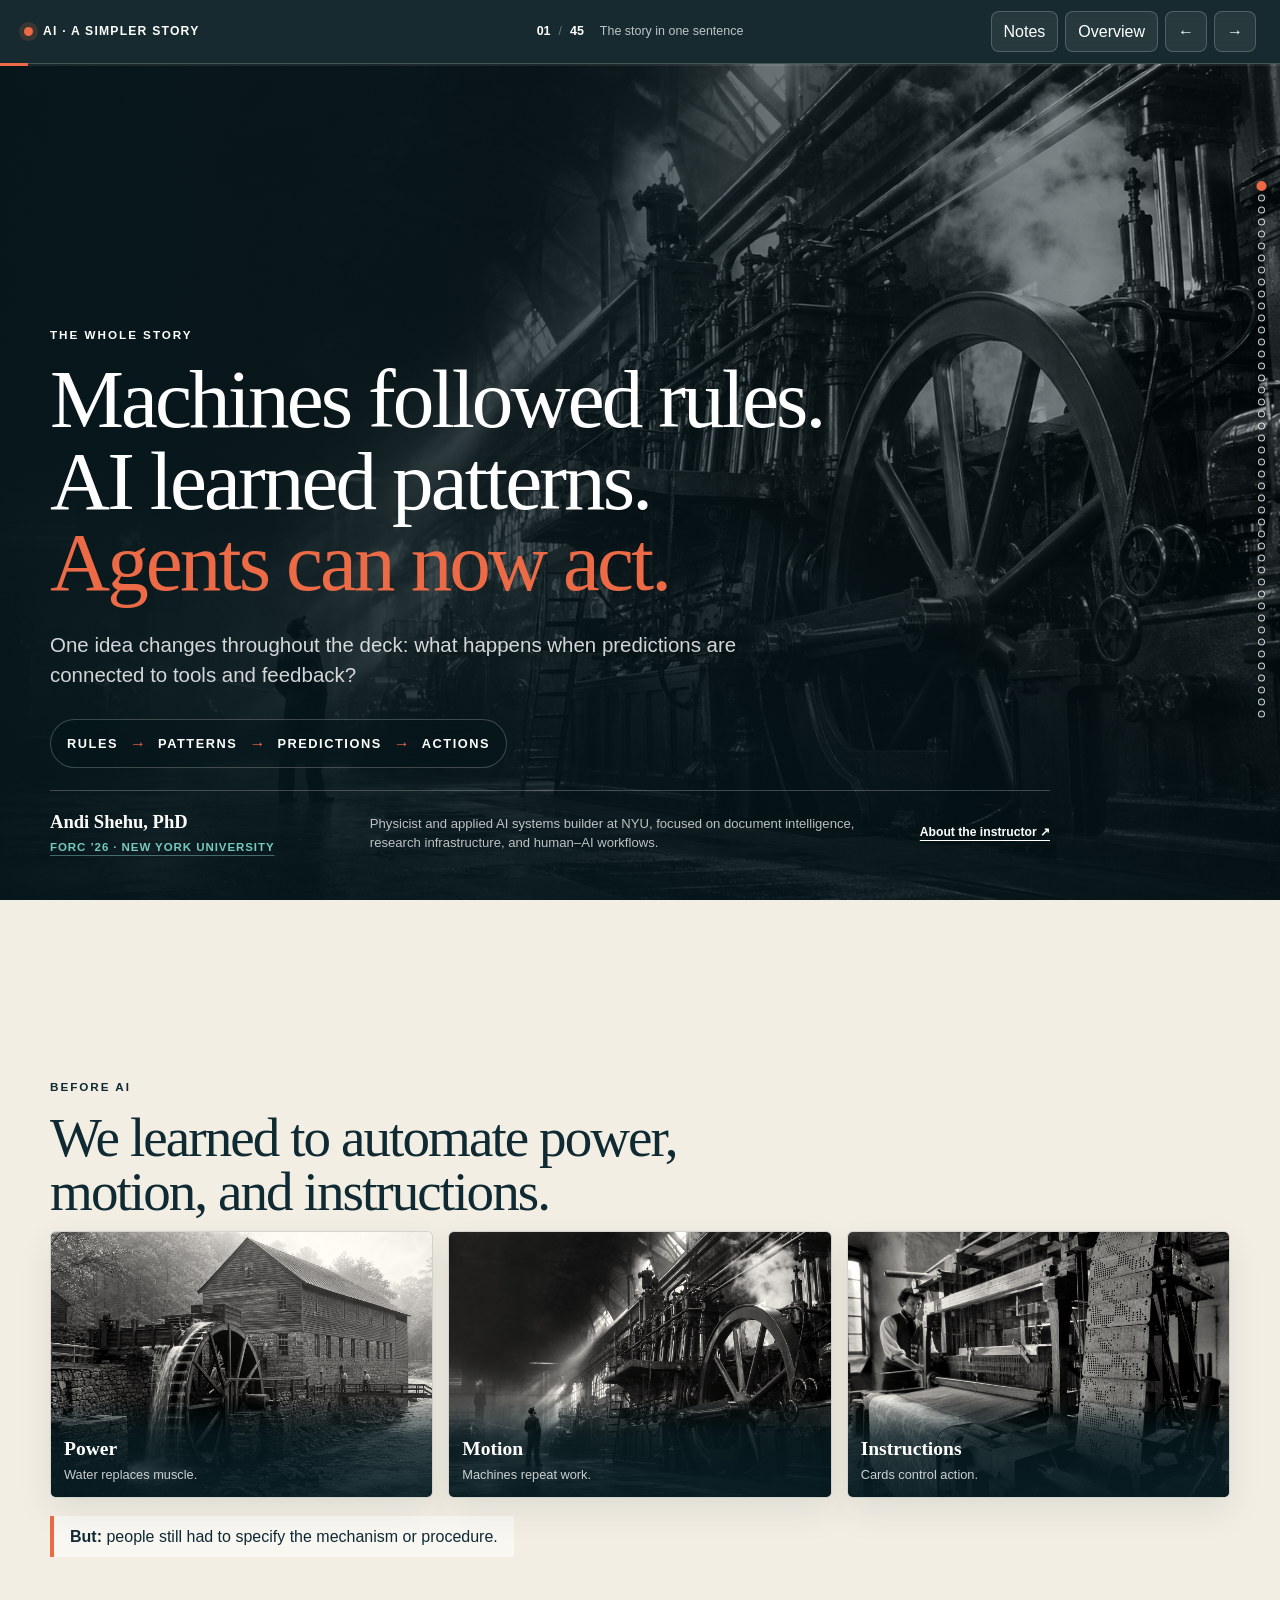
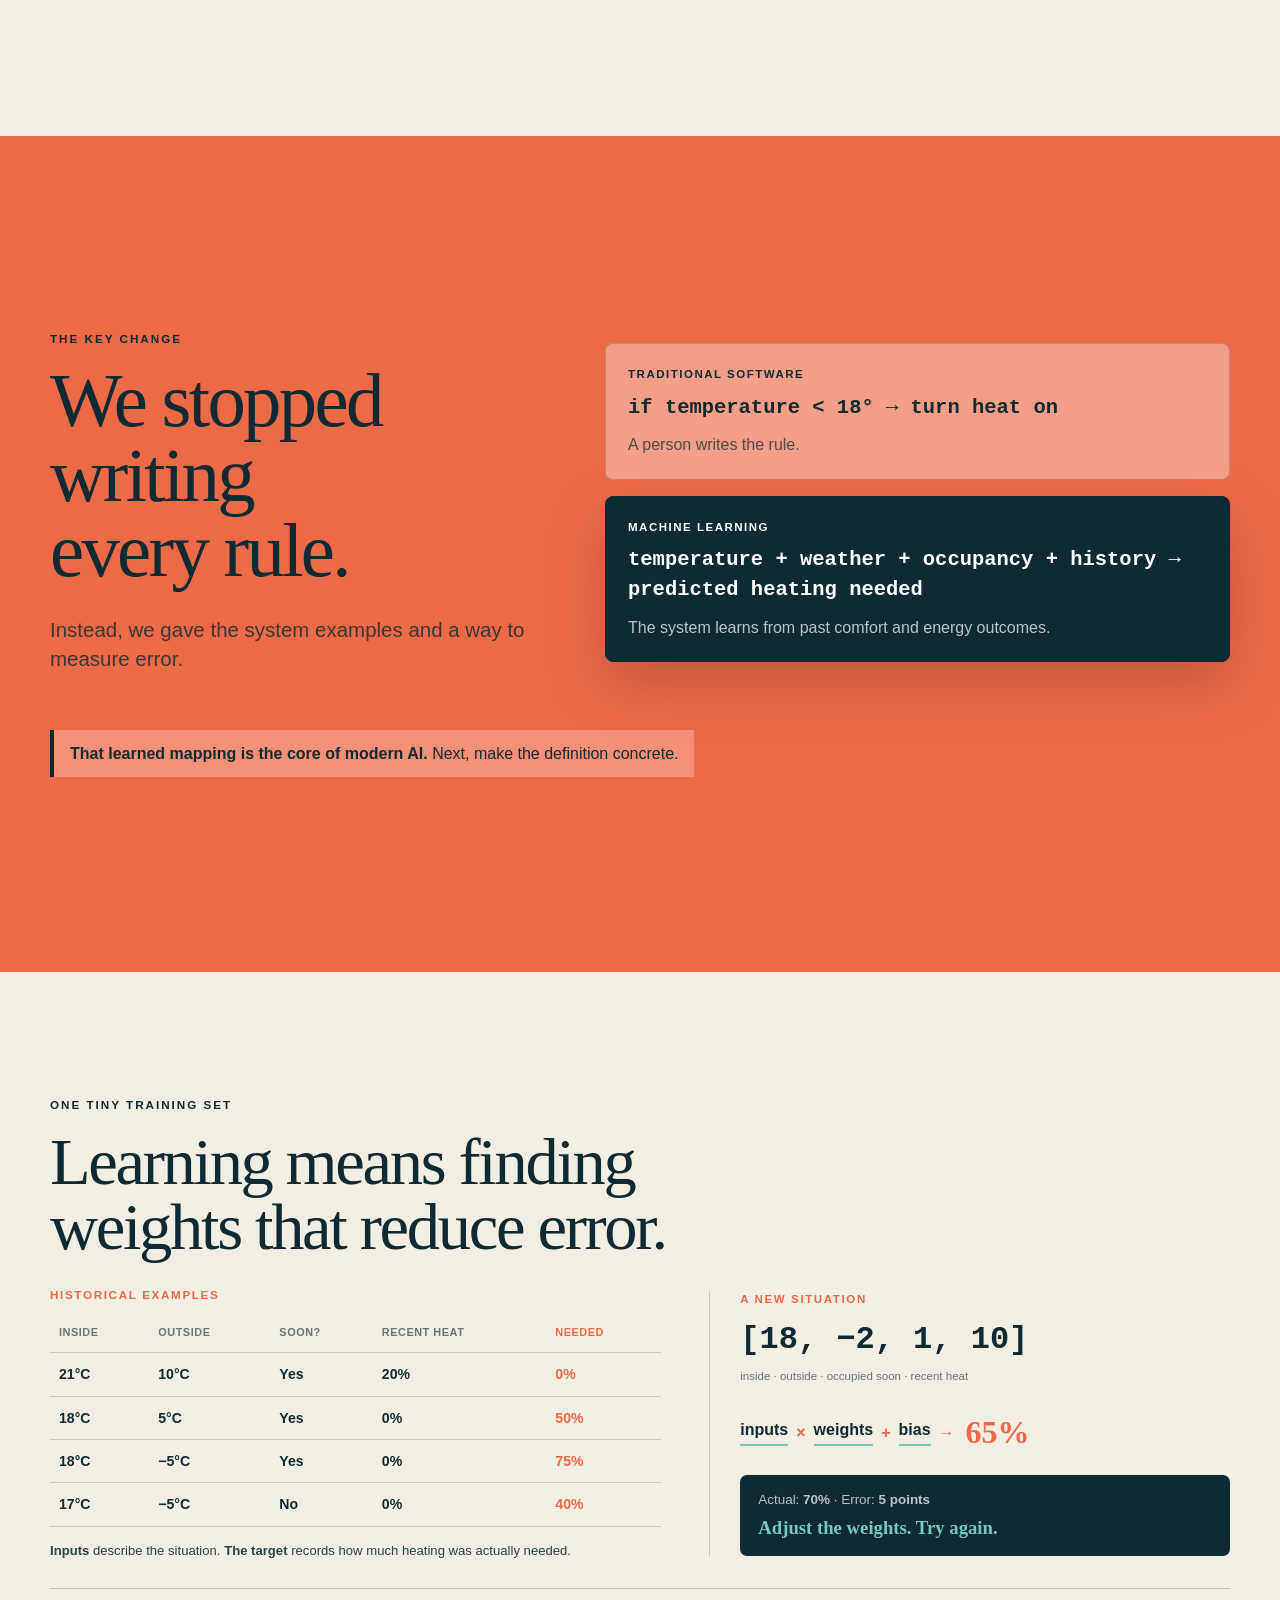
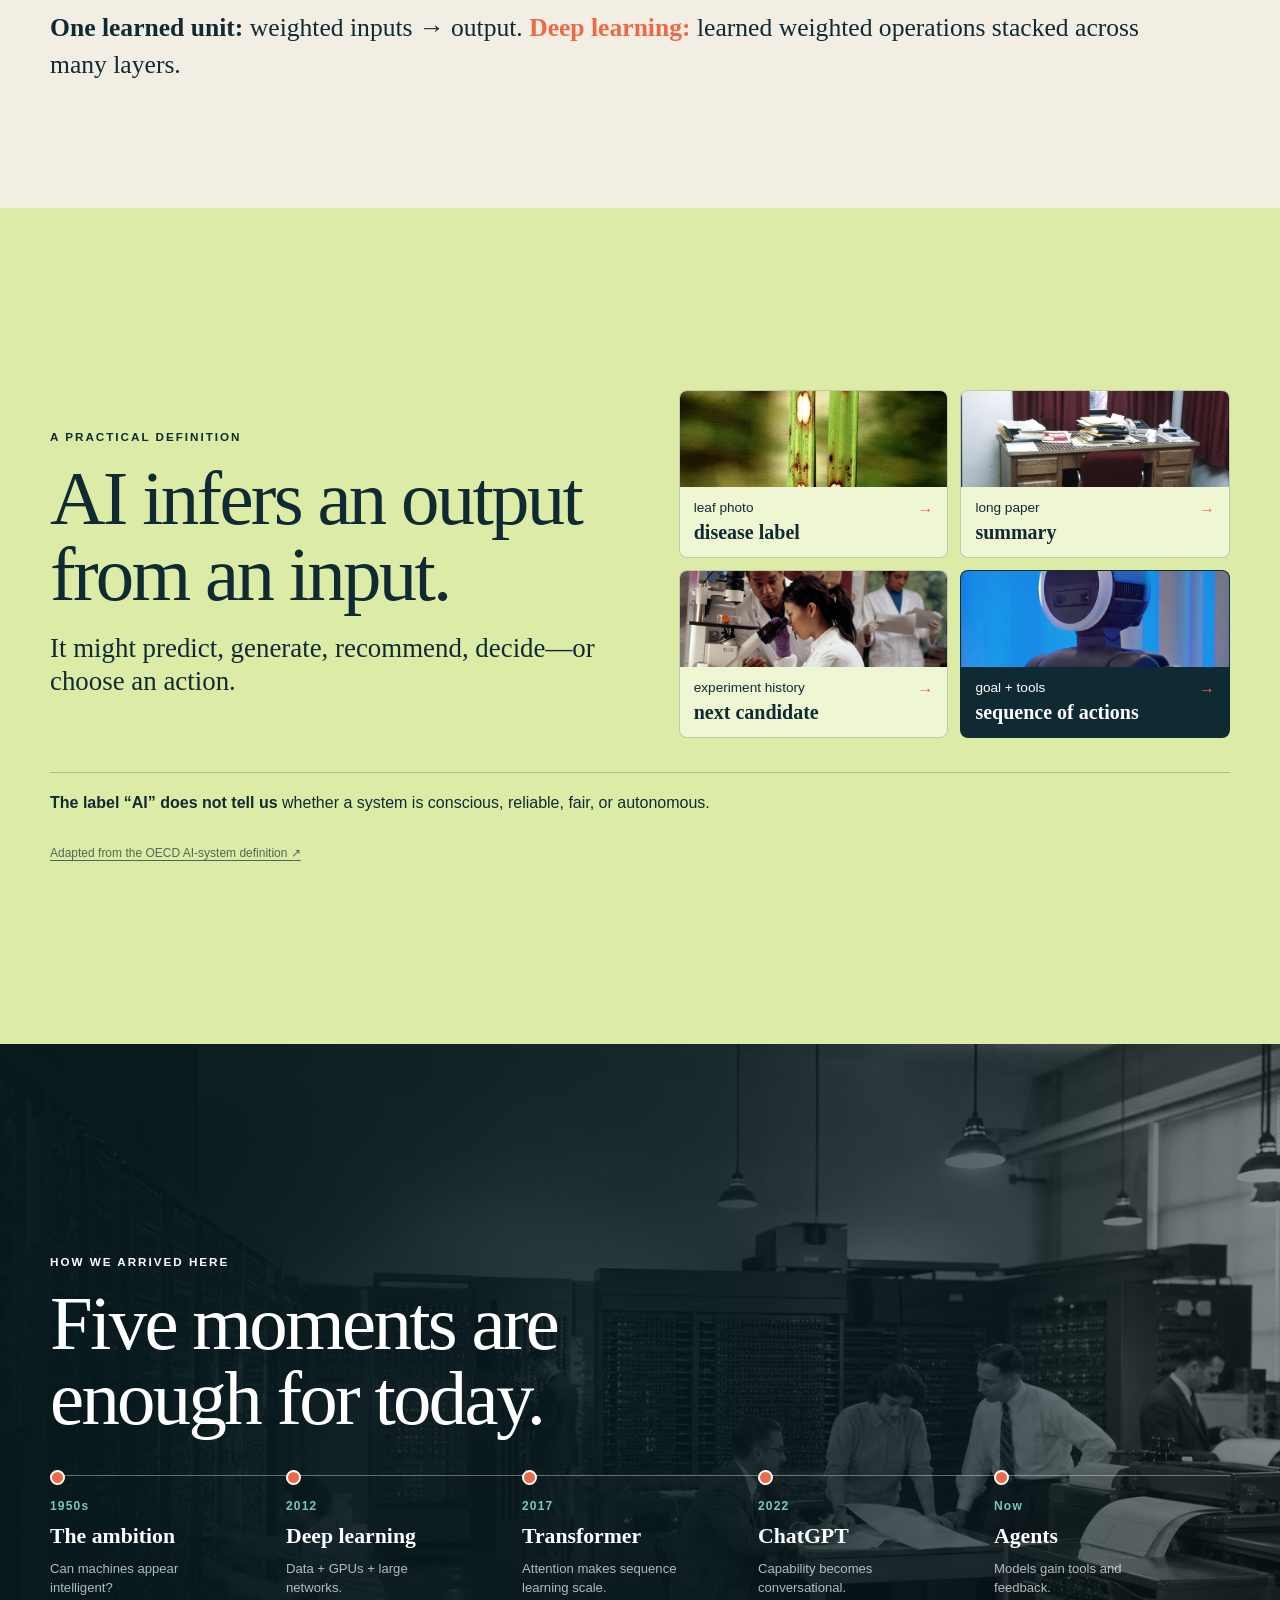
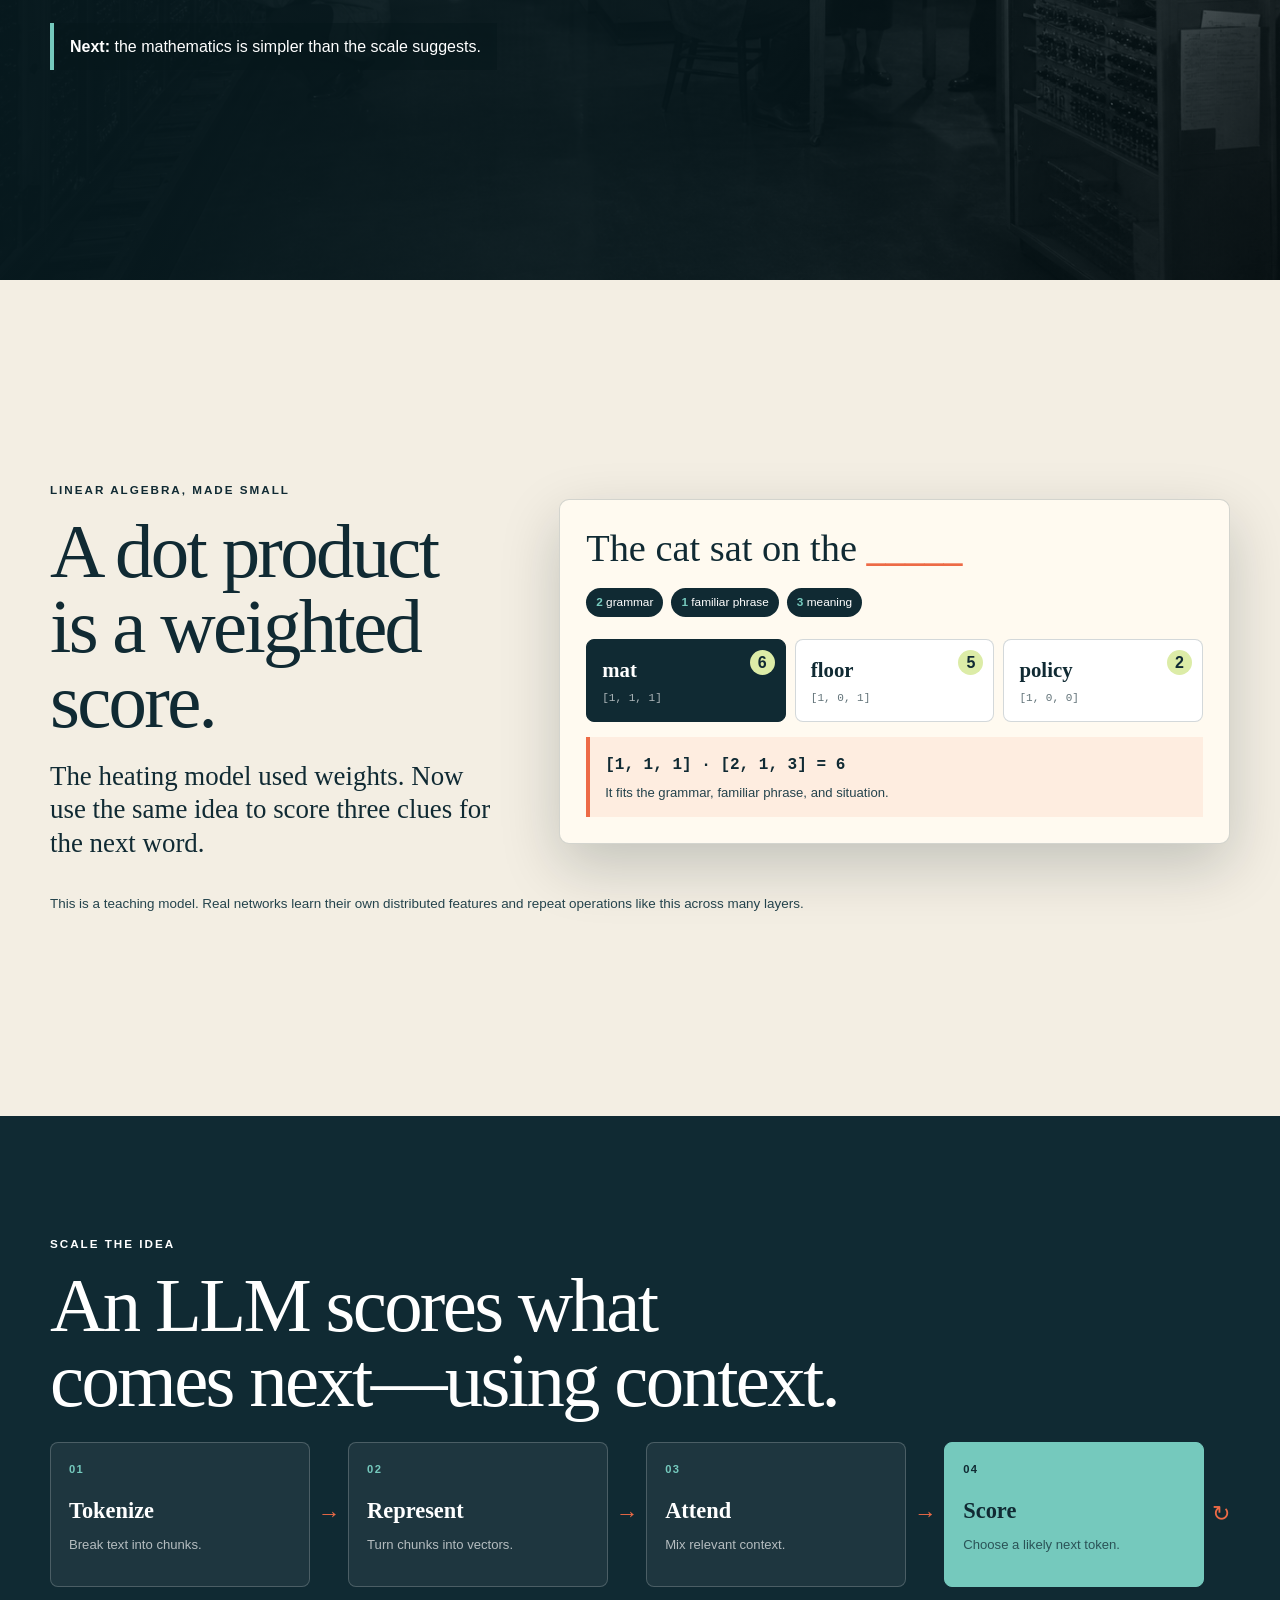
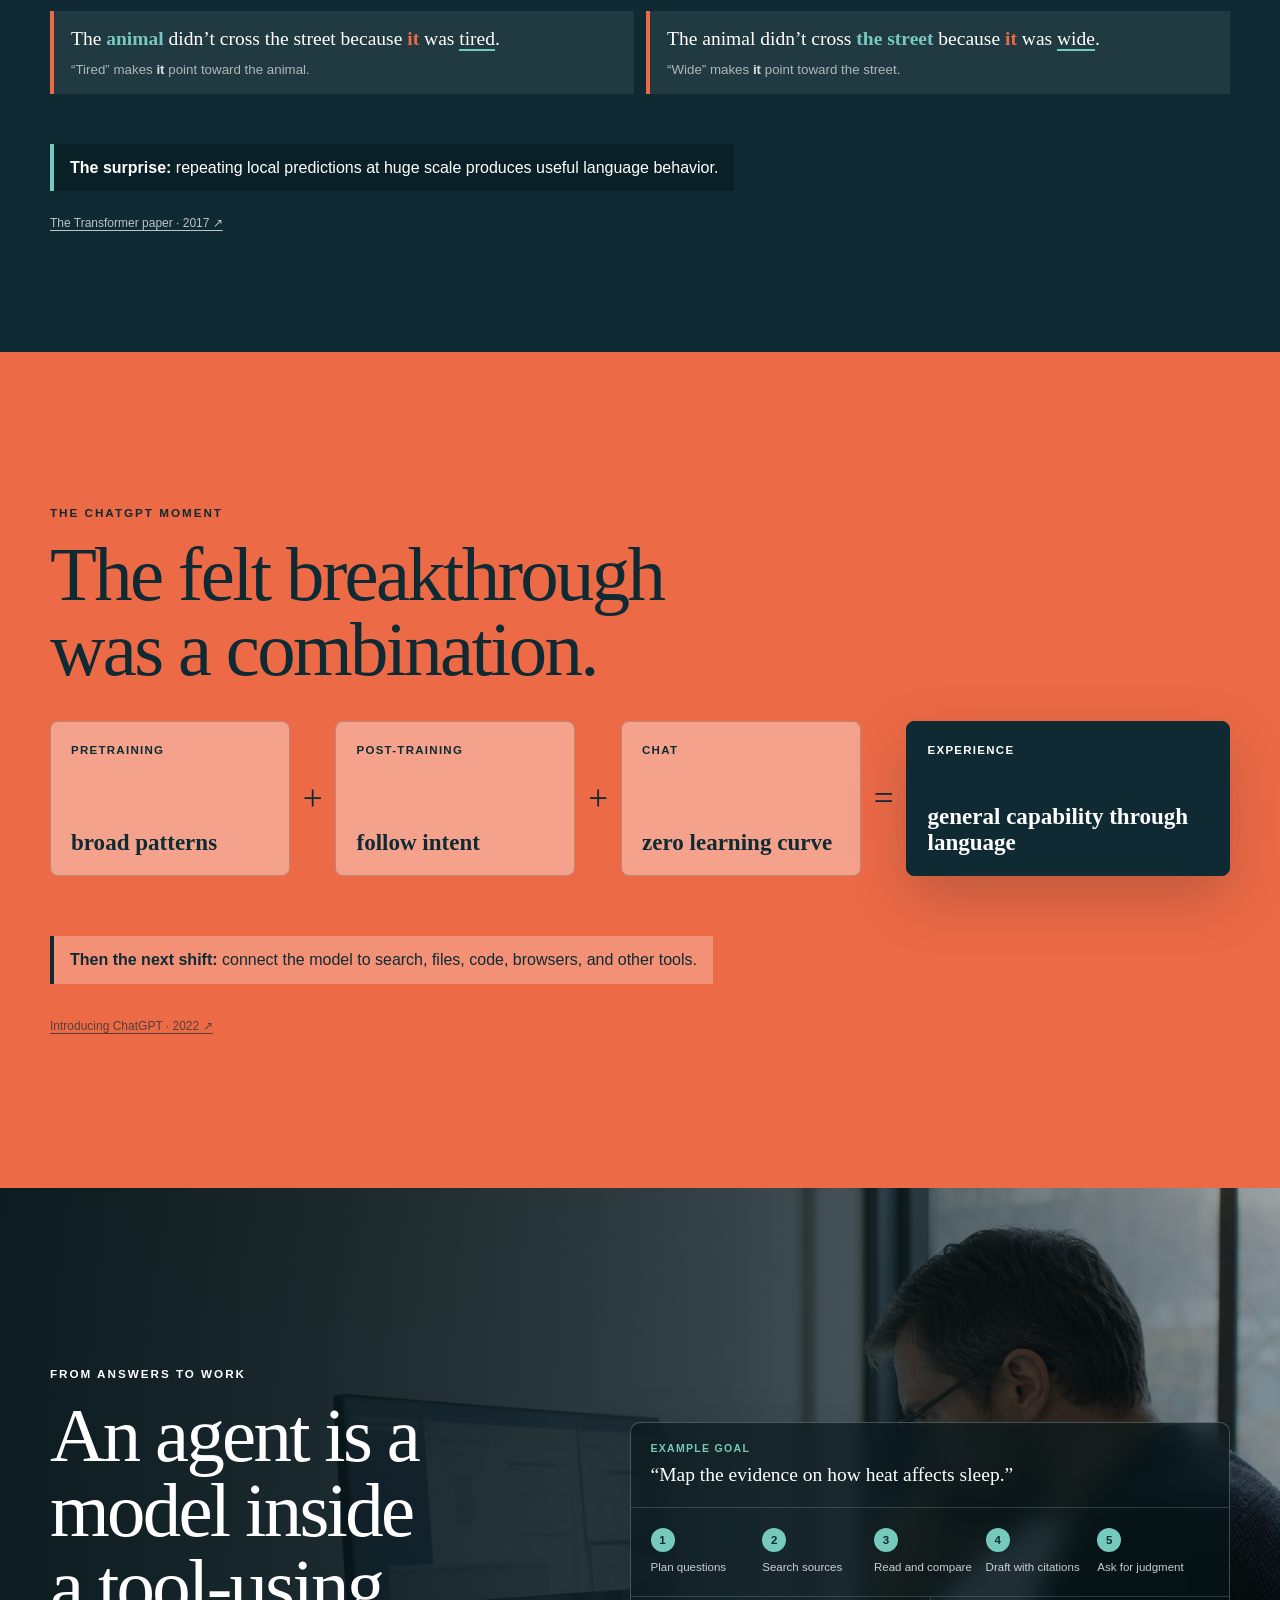
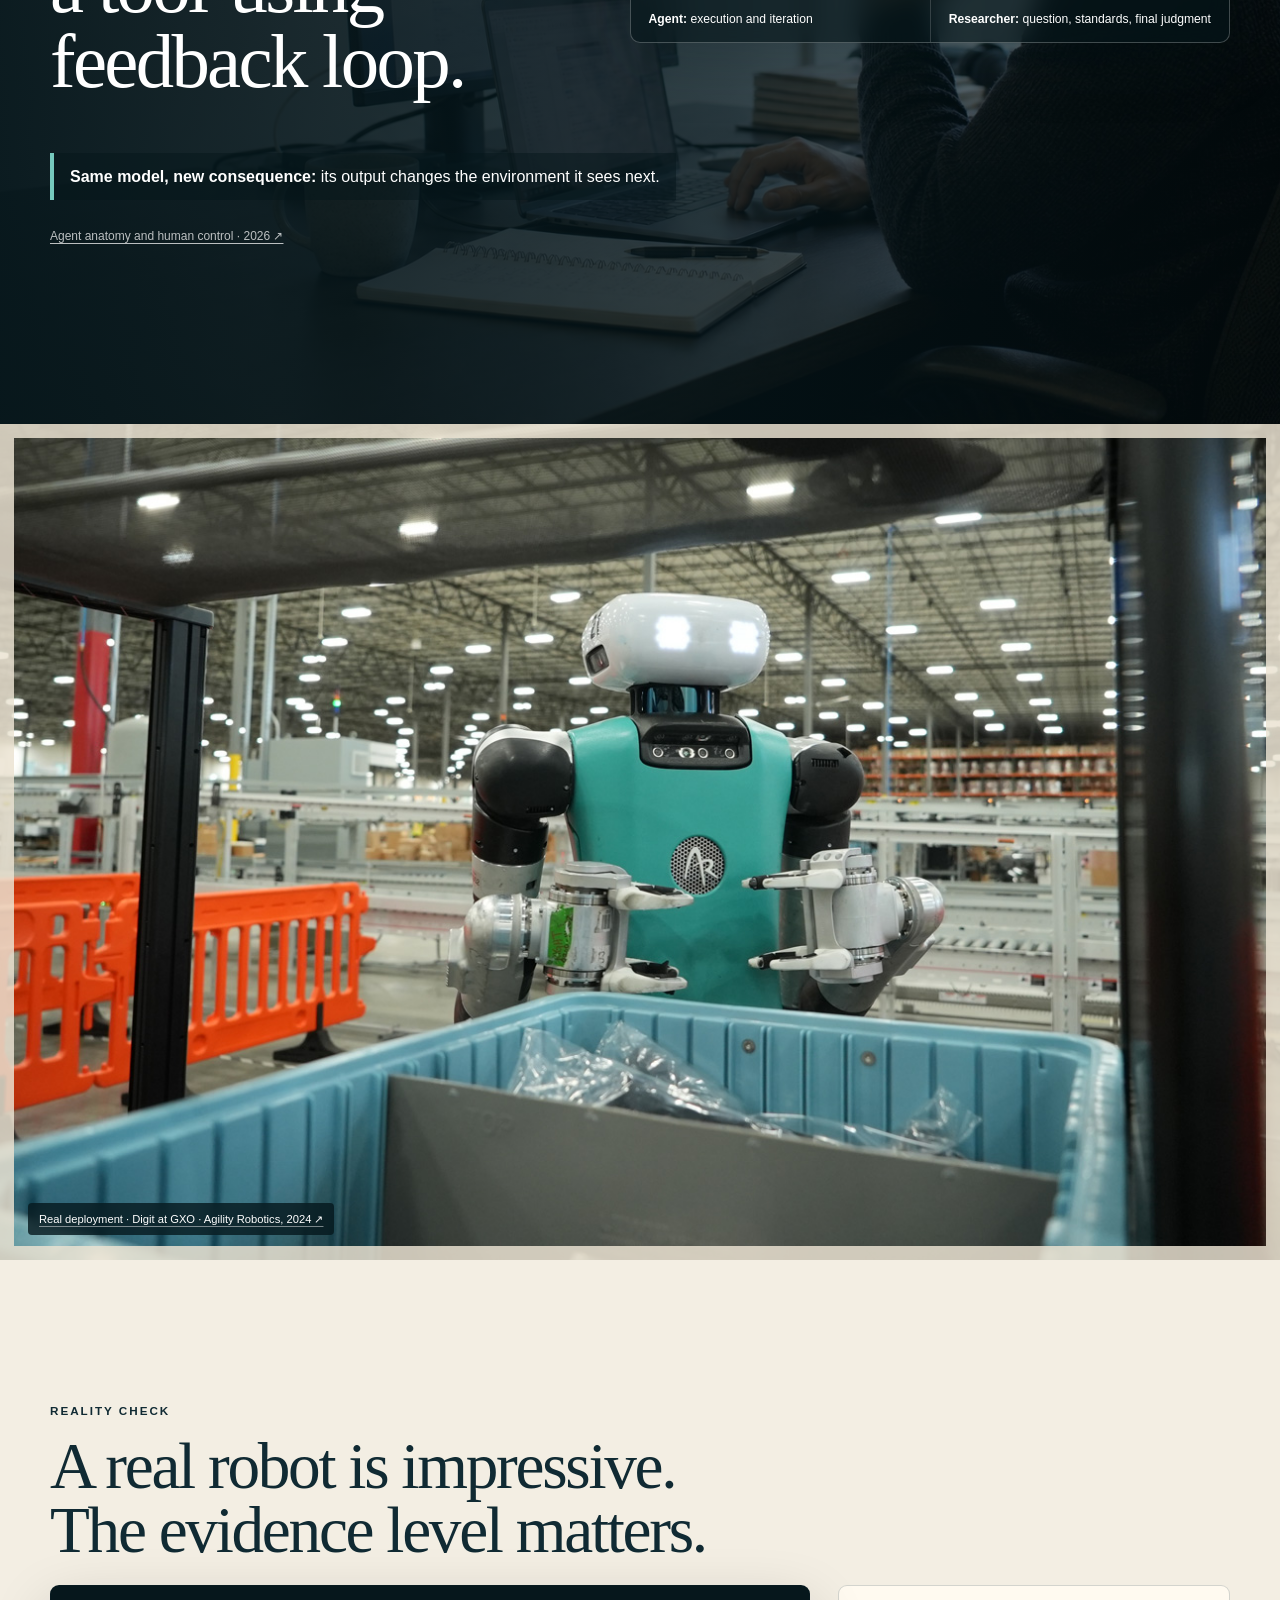
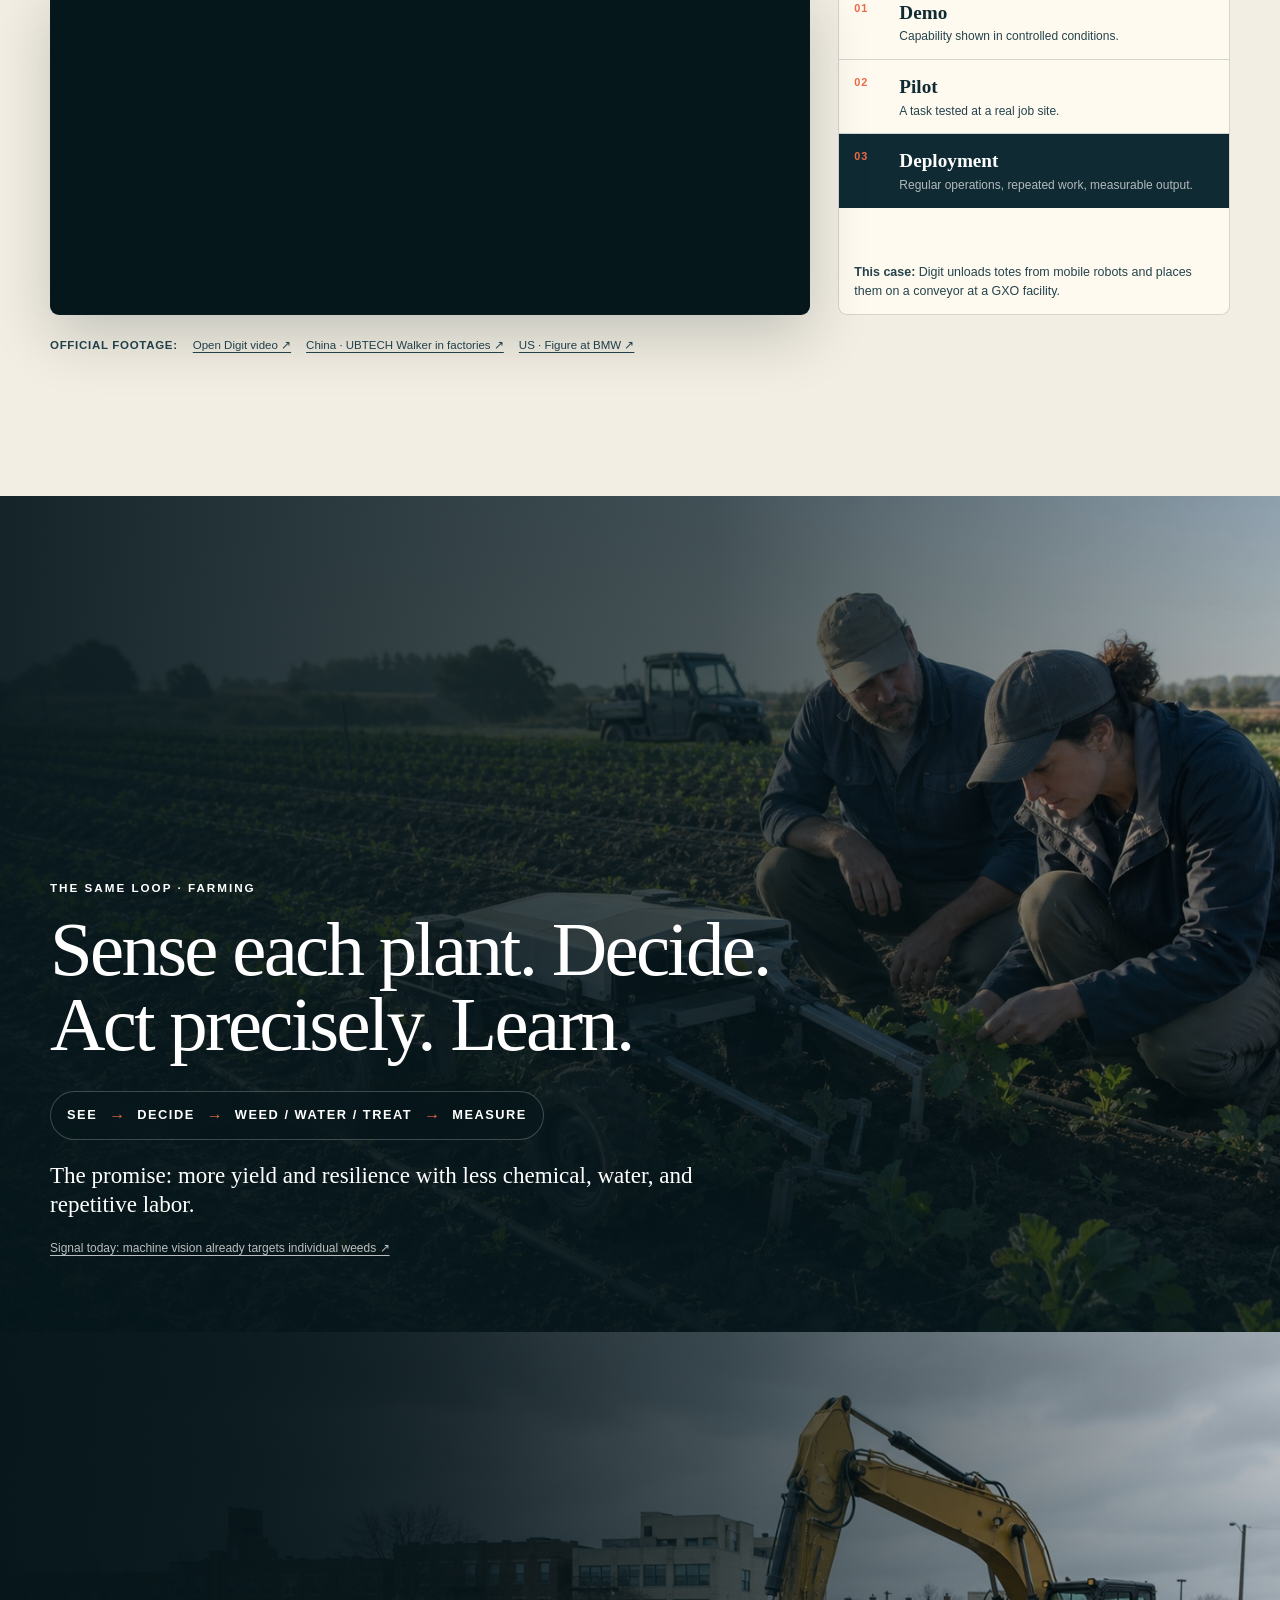
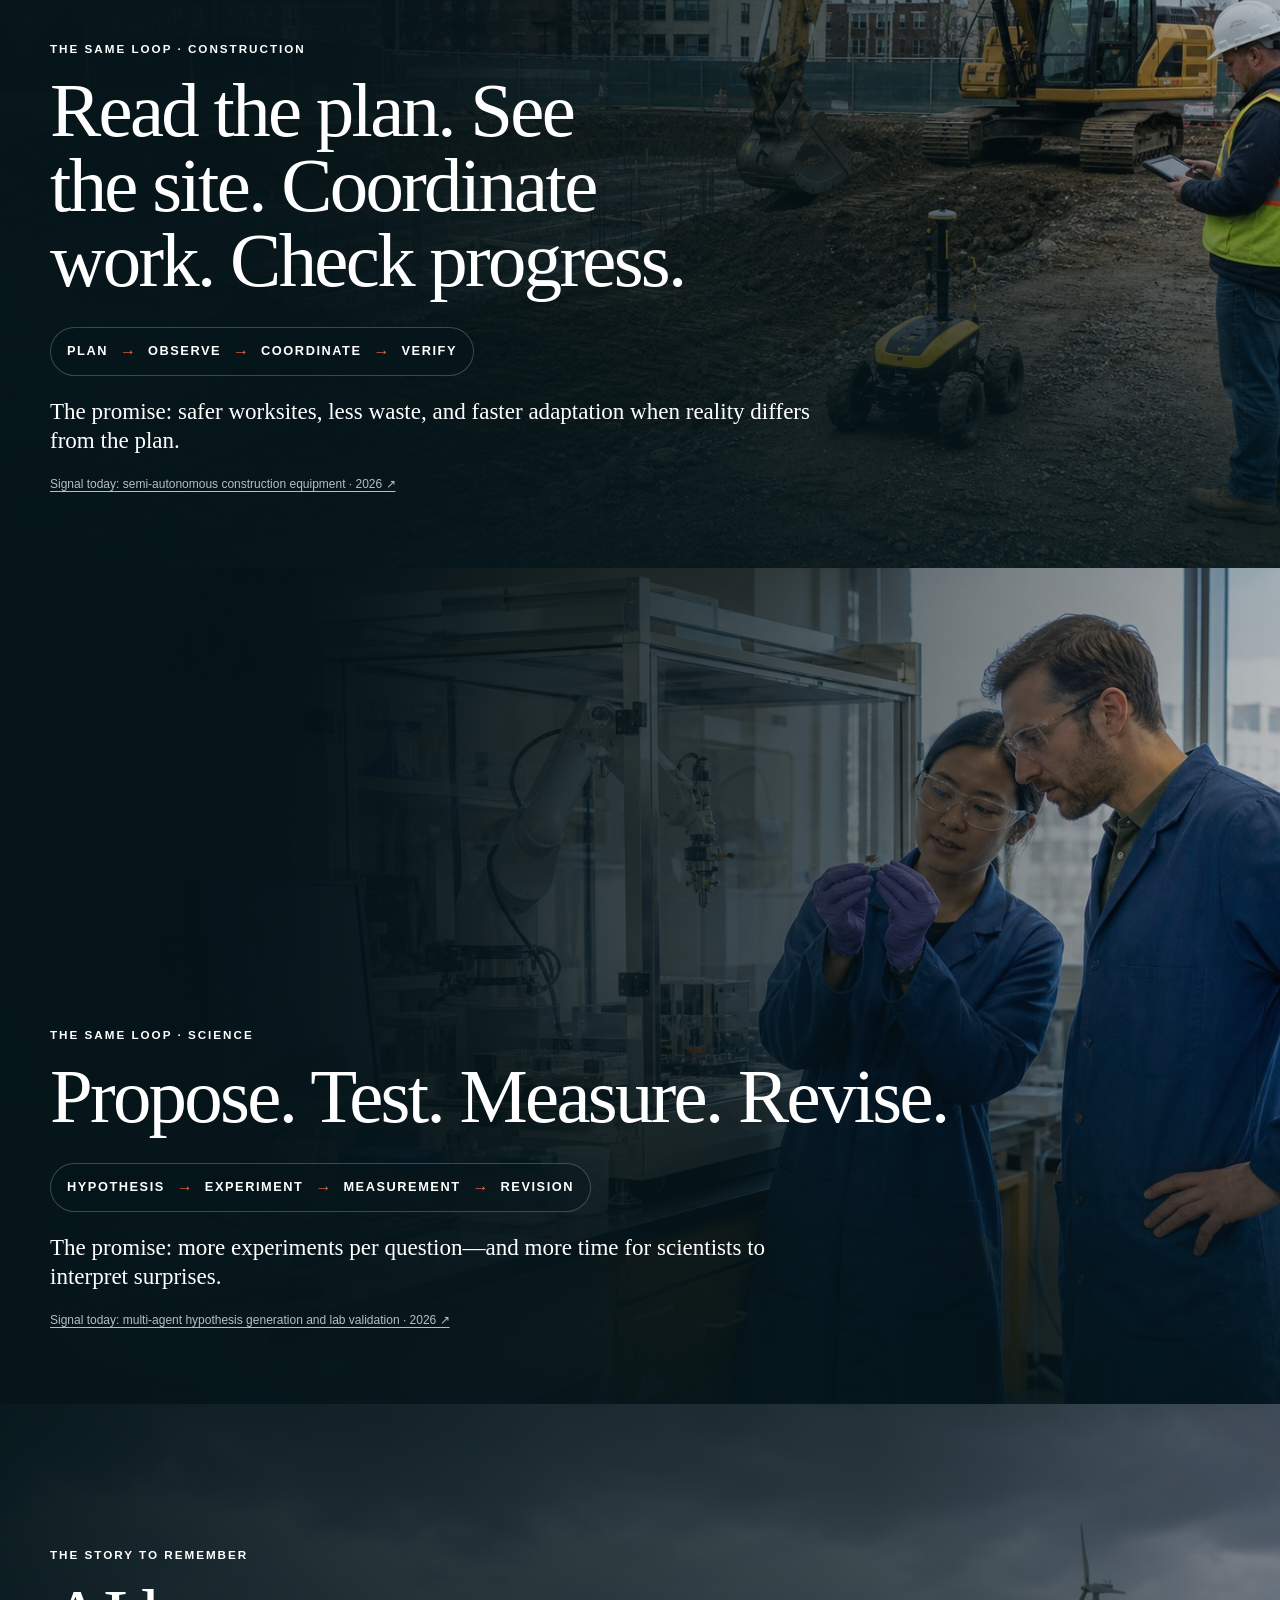
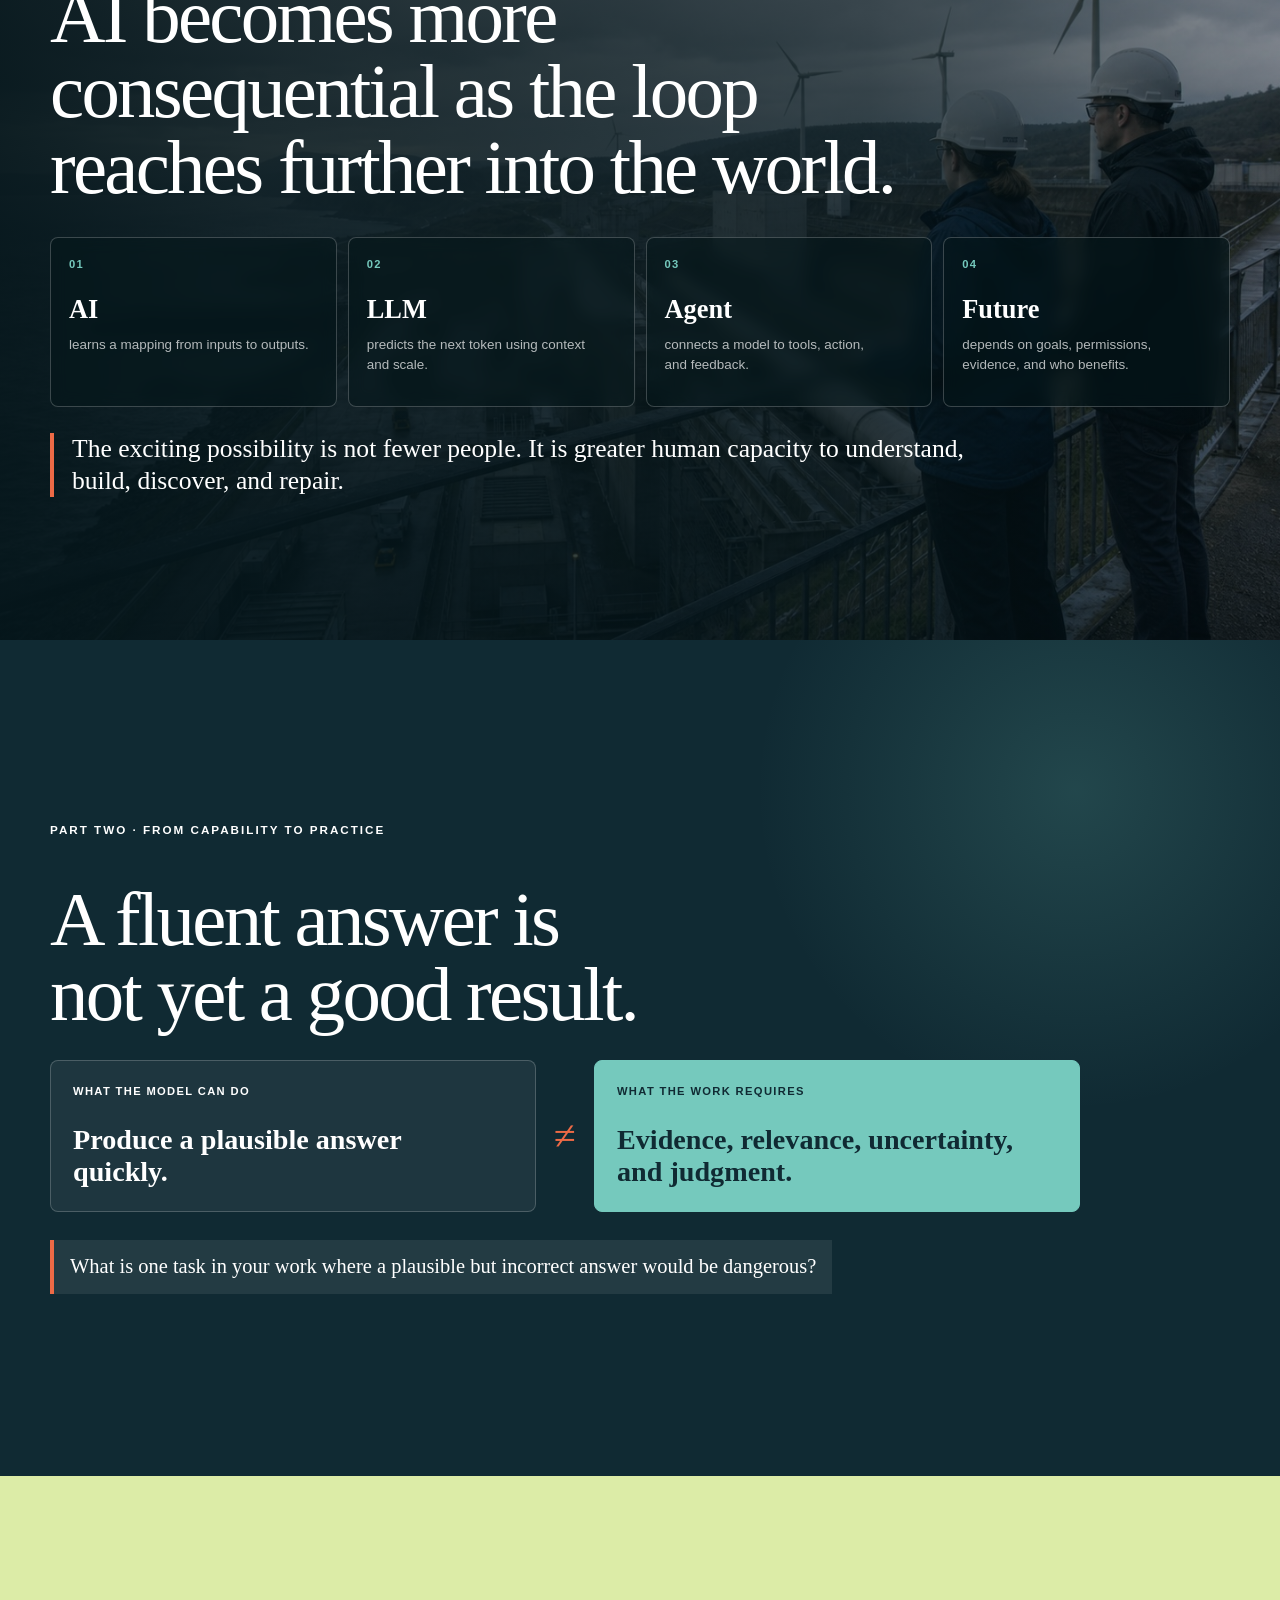
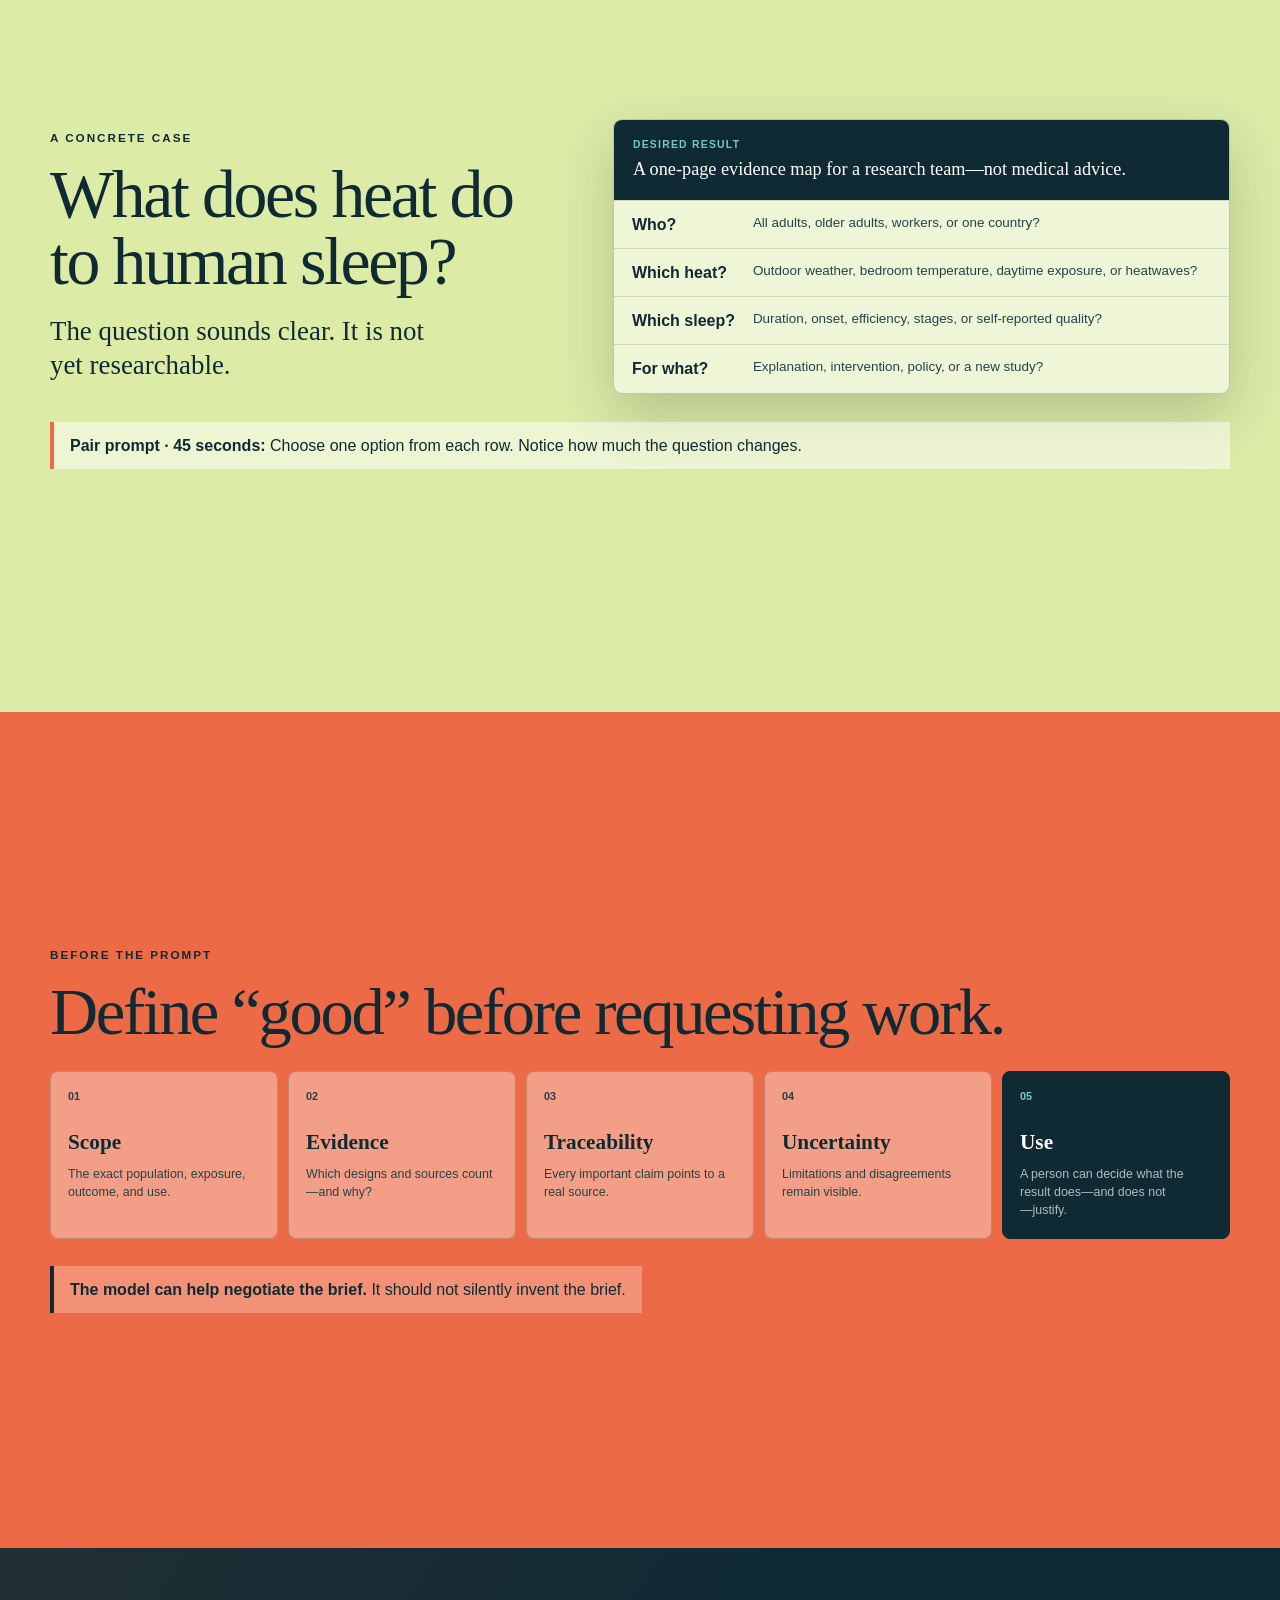
==== story_deck/index.html @ 06cfed5c "Link title slide to FORC course site" ====
<!doctype html>
<html lang="en">
<head>
  <meta charset="utf-8">
  <meta name="viewport" content="width=device-width, initial-scale=1">
  <meta name="description" content="A student-facing introduction and practical AI lab sequence: from rules and learned patterns to language models, grounded systems, agents, voice, evidence, and trustworthy AI-assisted work.">
  <meta name="theme-color" content="#102a33">
  <title>AI: From Rules to Real-World Agents</title>
  <link rel="stylesheet" href="styles.css">
</head>
<body>
  <a class="skip-link" href="#slide-1">Skip to slides</a>

  <header class="chrome" aria-label="Presentation controls">
    <a class="brand" href="#slide-1"><span aria-hidden="true"></span>AI · A simpler story</a>
    <div class="position" aria-live="polite">
      <b id="currentSlide">01</b><i>/</i><b id="totalSlides">45</b>
      <span id="currentTitle">The story in one sentence</span>
    </div>
    <div class="controls">
      <button id="toggleNotes" type="button" aria-pressed="false">Notes</button>
      <button id="openOverview" type="button">Overview</button>
      <button id="previousSlide" type="button" aria-label="Previous slide">←</button>
      <button id="nextSlide" type="button" aria-label="Next slide">→</button>
    </div>
    <div class="progress" aria-hidden="true"><span id="progressBar"></span></div>
  </header>

  <nav class="dots" id="slideDots" aria-label="Slide navigation"></nav>

  <main class="deck">
    <section class="slide hero dark" id="slide-1" data-title="The story in one sentence" data-time="00:00–01:00" aria-labelledby="title-1">
      <img class="full-image" src="../assets/images/automation-machine-hall.jpg" alt="" width="1672" height="941" fetchpriority="high">
      <div class="image-shade" aria-hidden="true"></div>
      <div class="slide-content hero-content">
        <p class="eyebrow">The whole story</p>
        <h1 id="title-1">Machines followed rules.<br>AI learned patterns.<br><em>Agents can now act.</em></h1>
        <p class="lead">One idea changes throughout the deck: what happens when predictions are connected to tools and feedback?</p>
        <div class="story-thread" aria-label="Story progression"><span>rules</span><i>→</i><span>patterns</span><i>→</i><span>predictions</span><i>→</i><span>actions</span></div>
        <div class="instructor-context">
          <div>
            <strong>Andi Shehu, PhD</strong>
            <a class="course-link" href="https://sites.google.com/nyu.edu/forc-camp/home?authuser=0" target="_blank" rel="noreferrer">FORC ’26 · New York University</a>
          </div>
          <p>Physicist and applied AI systems builder at NYU, focused on document intelligence, research infrastructure, and human–AI workflows.</p>
          <a href="https://nyu-rts.github.io/andi-shehu-portfolio/" target="_blank" rel="noreferrer">About the instructor ↗</a>
        </div>
      </div>
      <aside class="speaker-notes" aria-label="Presenter notes for slide 1">
        <p class="notes-label">Presenter notes</p>
        <dl>
          <div><dt>Purpose</dt><dd>Give students the entire narrative before introducing details.</dd></div>
          <div><dt>Say</dt><dd>“There are many definitions and technologies in AI. Today I want to tell one simple story: rules became learned predictions, and predictions are now being connected to actions.”</dd></div>
          <div><dt>Ask</dt><dd>What is one decision or action you would—and would not—delegate to a machine?</dd></div>
          <div><dt>Transition</dt><dd>To understand what changed, begin with what machines were already doing long before AI.</dd></div>
          <div><dt>Sources</dt><dd><a href="https://nyu-rts.github.io/andi-shehu-portfolio/">Andi Shehu — NYU portfolio</a>; <a href="https://sites.google.com/nyu.edu/forc-camp/home?authuser=0">NYU FORC ’26 course site</a>; <a href="https://wasserman.nyu.edu/events/2026/08/25/foundations-of-research-computing-summer-camp/">NYU FORC Summer Camp 2026</a>.</dd></div>
        </dl>
      </aside>
    </section>

    <section class="slide paper history-slide" id="slide-2" data-title="Before AI" data-time="01:00–02:30" aria-labelledby="title-2">
      <div class="slide-content">
        <p class="eyebrow">Before AI</p>
        <h2 id="title-2">We learned to automate power, motion, and instructions.</h2>
        <div class="history-grid">
          <figure><img src="../assets/images/watermill.jpg" alt="A wooden waterwheel powering a mill" width="1536" height="1024" loading="lazy"><figcaption><strong>Power</strong><span>Water replaces muscle.</span></figcaption></figure>
          <figure><img src="../assets/images/automation-machine-hall.jpg" alt="A large steam engine in a machine hall" width="1672" height="941" loading="lazy"><figcaption><strong>Motion</strong><span>Machines repeat work.</span></figcaption></figure>
          <figure><img src="../assets/images/jacquard-loom.jpg" alt="A Jacquard loom controlled by punched cards" width="1536" height="1024" loading="lazy"><figcaption><strong>Instructions</strong><span>Cards control action.</span></figcaption></figure>
        </div>
        <p class="bridge"><b>But:</b> people still had to specify the mechanism or procedure.</p>
      </div>
      <aside class="speaker-notes" aria-label="Presenter notes for slide 2">
        <p class="notes-label">Presenter notes</p>
        <dl>
          <div><dt>Purpose</dt><dd>Place AI inside the longer history of automation without giving a long history lecture.</dd></div>
          <div><dt>Say</dt><dd>“The waterwheel automated power. Steam made motion portable. The loom is especially important: instructions began controlling a machine.”</dd></div>
          <div><dt>Why it matters</dt><dd>Students see that AI is not the first automation wave. The new part is how instructions are produced.</dd></div>
          <div><dt>Transition</dt><dd>Traditional machines and software follow procedures. Machine learning changes where the procedure comes from.</dd></div>
        </dl>
      </aside>
    </section>

    <section class="slide coral" id="slide-3" data-title="The key change" data-time="02:30–03:30" aria-labelledby="title-3">
      <div class="slide-content split-heading">
        <div>
          <p class="eyebrow">The key change</p>
          <h2 id="title-3">We stopped writing every rule.</h2>
          <p class="lead dark-lead">Instead, we gave the system examples and a way to measure error.</p>
        </div>
        <div class="rule-compare">
          <article><span>Traditional software</span><code>if temperature &lt; 18° → turn heat on</code><p>A person writes the rule.</p></article>
          <article class="learned"><span>Machine learning</span><code>temperature + weather + occupancy + history → predicted heating needed</code><p>The system learns from past comfort and energy outcomes.</p></article>
        </div>
        <p class="bridge dark-bridge"><b>That learned mapping is the core of modern AI.</b> Next, make the definition concrete.</p>
      </div>
      <aside class="speaker-notes" aria-label="Presenter notes for slide 3">
        <p class="notes-label">Presenter notes</p>
        <dl>
          <div><dt>Purpose</dt><dd>Establish the one distinction students need before hearing technical terms.</dd></div>
          <div><dt>Say</dt><dd>“Both systems control heat. On the left, a person chooses one threshold. On the right, a model learns how much heating is needed from temperature, weather, occupancy, and the building’s recent behavior.”</dd></div>
          <div><dt>Example</dt><dd>When it is 17°C indoors, −5°C outside, and the room will be occupied soon, the model predicts how much heating can reach comfort without wasting energy. It learns from historical inputs and measured outcomes.</dd></div>
          <div><dt>Important nuance</dt><dd>Learned does not automatically mean better. If weather, occupancy, or the building changes, the learned relationship may fail.</dd></div>
          <div><dt>Transition</dt><dd>If AI is a learned mapping, what kinds of inputs and outputs can it connect?</dd></div>
        </dl>
      </aside>
    </section>

    <section class="slide paper training-slide" id="slide-3-training" data-title="How learning changes weights" data-time="03:30–05:30" aria-labelledby="title-3-training">
      <div class="slide-content training-layout">
        <div class="training-heading">
          <p class="eyebrow">One tiny training set</p>
          <h2 id="title-3-training">Learning means finding weights that reduce error.</h2>
        </div>
        <div class="toy-data">
          <table>
            <caption>Historical examples</caption>
            <thead><tr><th>Inside</th><th>Outside</th><th>Soon?</th><th>Recent heat</th><th>Needed</th></tr></thead>
            <tbody>
              <tr><td>21°C</td><td>10°C</td><td>Yes</td><td>20%</td><td>0%</td></tr>
              <tr><td>18°C</td><td>5°C</td><td>Yes</td><td>0%</td><td>50%</td></tr>
              <tr><td>18°C</td><td>−5°C</td><td>Yes</td><td>0%</td><td>75%</td></tr>
              <tr><td>17°C</td><td>−5°C</td><td>No</td><td>0%</td><td>40%</td></tr>
            </tbody>
          </table>
          <p><span>Inputs</span> describe the situation. <b>The target</b> records how much heating was actually needed.</p>
        </div>
        <div class="learning-example">
          <p class="case-label">A new situation</p>
          <code class="input-vector">[18, −2, 1, 10]</code>
          <small>inside · outside · occupied soon · recent heat</small>
          <div class="weight-equation" aria-label="Inputs multiplied by learned weights plus a bias produce a prediction of 65 percent">
            <span>inputs</span><i>×</i><span>weights</span><i>+</i><span>bias</span><i>→</i><strong>65%</strong>
          </div>
          <div class="error-update"><p>Actual: <b>70%</b> · Error: <b>5 points</b></p><strong>Adjust the weights. Try again.</strong></div>
        </div>
        <p class="deep-learning-bridge"><b>One learned unit:</b> weighted inputs → output. <b>Deep learning:</b> learned weighted operations stacked across many layers.</p>
      </div>
      <aside class="speaker-notes" aria-label="Presenter notes for slide 4">
        <p class="notes-label">Presenter notes</p>
        <dl>
          <div><dt>Purpose</dt><dd>Show what “learning from examples” means before introducing linear algebra or neural-network vocabulary.</dd></div>
          <div><dt>Say</dt><dd>“Each row is a past situation. The first four columns are inputs; the last is the target. The model starts with imperfect weights, makes a prediction, measures the error, and adjusts the weights.”</dd></div>
          <div><dt>Walk through</dt><dd>Encode occupied soon as 1. For the new case, the current weights predict 65% heating. The observed requirement is 70%, so the error is five percentage points.</dd></div>
          <div><dt>Connect to deep learning</dt><dd>One unit combines weighted inputs. A neural network connects many units and adds nonlinear transformations. “Deep” means that representations pass through many learned layers.</dd></div>
          <div><dt>Important nuance</dt><dd>Four rows cannot train a useful building system. These are course-authored teaching data; a real model would need many observations, careful validation, and monitoring when conditions change.</dd></div>
          <div><dt>Transition</dt><dd>This is one kind of AI inference. Zoom back out and define the broader category before returning to the math.</dd></div>
        </dl>
      </aside>
    </section>

    <section class="slide lime" id="slide-4" data-title="What is AI?" data-time="05:30–06:30" aria-labelledby="title-4">
      <div class="slide-content definition-layout">
        <div>
          <p class="eyebrow">A practical definition</p>
          <h2 id="title-4">AI infers an output from an input.</h2>
          <p class="definition">It might predict, generate, recommend, decide—or choose an action.</p>
        </div>
        <div class="example-grid">
          <article class="leaf-example"><img src="../assets/images/example-leaf-disease.jpg" alt="Rice leaves showing distinct fungal lesions" width="515" height="767" loading="lazy"><div><span>leaf photo</span><i>→</i><strong>disease label</strong></div></article>
          <article class="paper-example"><img src="../assets/images/example-long-paper.jpg" alt="A desk covered with stacks of papers and folders" width="3250" height="2184" loading="lazy"><div><span>long paper</span><i>→</i><strong>summary</strong></div></article>
          <article class="lab-example"><img src="../assets/images/example-lab-research.jpg" alt="Researchers examining a sample through a laboratory microscope" width="3000" height="2460" loading="lazy"><div><span>experiment history</span><i>→</i><strong>next candidate</strong></div></article>
          <article class="agent-example robot-example"><img src="../assets/images/example-tool-robot.jpg" alt="A real Boston Dynamics Atlas humanoid robot" width="4000" height="3000" loading="lazy"><div><span>goal + tools</span><i>→</i><strong>sequence of actions</strong></div></article>
        </div>
        <p class="boundary"><b>The label “AI” does not tell us</b> whether a system is conscious, reliable, fair, or autonomous.</p>
        <a class="source" href="https://www.oecd.org/en/publications/explanatory-memorandum-on-the-updated-oecd-definition-of-an-ai-system_623da898-en.html" target="_blank" rel="noreferrer">Adapted from the OECD AI-system definition ↗</a>
      </div>
      <aside class="speaker-notes" aria-label="Presenter notes for slide 5">
        <p class="notes-label">Presenter notes</p>
        <dl>
          <div><dt>Purpose</dt><dd>Replace a philosophical definition with a functional one students can reuse.</dd></div>
          <div><dt>Say</dt><dd>“Ask four questions: what enters, what is inferred, what comes out, and what can that output affect?”</dd></div>
          <div><dt>Why it matters</dt><dd>The same definition covers classifiers, generative AI, recommendations, and agents without pretending they are identical.</dd></div>
          <div><dt>Transition</dt><dd>Modern generative AI became possible through a small number of important milestones.</dd></div>
          <div><dt>Sources</dt><dd>Images: <a href="https://commons.wikimedia.org/wiki/File:5390552-WEB.jpg">rice leaf lesions · Donald Groth/LSU AgCenter · CC BY 3.0 US</a>; <a href="https://commons.wikimedia.org/wiki/File:Office_desk_with_papers_-_DPLA_-_bacc10bd7825152341818a63e9628905.jpg">office desk with papers · Columbus Metropolitan Library</a>; <a href="https://commons.wikimedia.org/wiki/File:Researchers_in_laboratory_(1).jpg">NCI laboratory · Rhoda Baer · public domain</a>; <a href="https://commons.wikimedia.org/wiki/File:Boston_Dynamics_Atlas_(4).jpg">Atlas at Hyundai Motorstudio · Damian B Oh · CC BY-SA 4.0</a>.</dd></div>
        </dl>
      </aside>
    </section>

    <section class="slide paper timeline-slide" id="slide-5" data-title="How we arrived here" data-time="06:30–08:00" aria-labelledby="title-5">
      <img class="timeline-photo" src="../assets/images/early-computing-lab.jpg" alt="Researchers working around an early room-sized computer" width="1672" height="941" loading="lazy">
      <div class="timeline-shade" aria-hidden="true"></div>
      <div class="slide-content timeline-content">
        <p class="eyebrow">How we arrived here</p>
        <h2 id="title-5">Five moments are enough for today.</h2>
        <ol class="milestones">
          <li><time>1950s</time><strong>The ambition</strong><span>Can machines appear intelligent?</span></li>
          <li><time>2012</time><strong>Deep learning</strong><span>Data + GPUs + large networks.</span></li>
          <li><time>2017</time><strong>Transformer</strong><span>Attention makes sequence learning scale.</span></li>
          <li><time>2022</time><strong>ChatGPT</strong><span>Capability becomes conversational.</span></li>
          <li><time>Now</time><strong>Agents</strong><span>Models gain tools and feedback.</span></li>
        </ol>
        <p class="bridge light-bridge"><b>Next:</b> the mathematics is simpler than the scale suggests.</p>
      </div>
      <aside class="speaker-notes" aria-label="Presenter notes for slide 6">
        <p class="notes-label">Presenter notes</p>
        <dl>
          <div><dt>Purpose</dt><dd>Give historical orientation without creating a disconnected chronology.</dd></div>
          <div><dt>Say</dt><dd>“The ambition is old. Deep learning supplied representations, the Transformer supplied a scalable language architecture, ChatGPT supplied an interface, and agents supply action.”</dd></div>
          <div><dt>Do not dwell on</dt><dd>Names, benchmark scores, or every AI winter. Offer those only if students ask.</dd></div>
          <div><dt>Transition</dt><dd>Before language models, show the smallest possible learned scoring operation.</dd></div>
        </dl>
      </aside>
    </section>

    <section class="slide paper" id="slide-6" data-title="The math in one example" data-time="08:00–10:00" aria-labelledby="title-6">
      <div class="slide-content math-layout">
        <div>
          <p class="eyebrow">Linear algebra, made small</p>
          <h2 id="title-6">A dot product is a weighted score.</h2>
          <p class="lead-small">The heating model used weights. Now use the same idea to score three clues for the next word.</p>
        </div>
        <div class="toy-board">
          <p class="sentence">The cat sat on the <b>_____</b></p>
          <div class="weights"><span><b>2</b> grammar</span><span><b>1</b> familiar phrase</span><span><b>3</b> meaning</span></div>
          <div class="candidates" role="group" aria-label="Choose a candidate word">
            <button type="button" data-score data-word="mat" data-vector="[1, 1, 1]" data-score-value="6" data-explanation="It fits the grammar, familiar phrase, and situation." aria-pressed="true"><strong>mat</strong><code>[1, 1, 1]</code><span>6</span></button>
            <button type="button" data-score data-word="floor" data-vector="[1, 0, 1]" data-score-value="5" data-explanation="It is grammatical and sensible, but the phrase is less expected." aria-pressed="false"><strong>floor</strong><code>[1, 0, 1]</code><span>5</span></button>
            <button type="button" data-score data-word="policy" data-vector="[1, 0, 0]" data-score-value="2" data-explanation="It can follow “the,” but does not fit the phrase or situation." aria-pressed="false"><strong>policy</strong><code>[1, 0, 0]</code><span>2</span></button>
          </div>
          <div class="calculation"><code id="scoreFormula">[1, 1, 1] · [2, 1, 3] = 6</code><p id="scoreExplanation">It fits the grammar, familiar phrase, and situation.</p></div>
        </div>
        <p class="caveat">This is a teaching model. Real networks learn their own distributed features and repeat operations like this across many layers.</p>
      </div>
      <aside class="speaker-notes" aria-label="Presenter notes for slide 7">
        <p class="notes-label">Presenter notes</p>
        <dl>
          <div><dt>Purpose</dt><dd>Connect the heating example to a dot product, then reuse the operation in a simple language example.</dd></div>
          <div><dt>Say</dt><dd>“A vector is simply a list of numbers. A dot product multiplies corresponding numbers and adds them. The result is a score.”</dd></div>
          <div><dt>Do</dt><dd>Click each candidate. Ask students why “floor” is close and “policy” is not. Emphasize that the weights determine what matters.</dd></div>
          <div><dt>Transition</dt><dd>An LLM performs far richer versions of scoring, selects a token, and repeats.</dd></div>
        </dl>
      </aside>
    </section>

    <section class="slide dark" id="slide-7" data-title="How an LLM uses the idea" data-time="10:00–12:00" aria-labelledby="title-7">
      <div class="slide-content llm-layout">
        <div>
          <p class="eyebrow">Scale the idea</p>
          <h2 id="title-7">An LLM scores what comes next—using context.</h2>
        </div>
        <div class="llm-flow" aria-label="Language model loop">
          <article><span>01</span><strong>Tokenize</strong><p>Break text into chunks.</p></article><i>→</i>
          <article><span>02</span><strong>Represent</strong><p>Turn chunks into vectors.</p></article><i>→</i>
          <article><span>03</span><strong>Attend</strong><p>Mix relevant context.</p></article><i>→</i>
          <article class="accent"><span>04</span><strong>Score</strong><p>Choose a likely next token.</p></article><i>↻</i>
        </div>
        <div class="attention-contrast" aria-label="Two sentences where context changes what the pronoun it refers to">
          <div class="attention-example"><p>The <mark>animal</mark> didn’t cross the street because <b>it</b> was <em>tired</em>.</p><small>“Tired” makes <b>it</b> point toward the animal.</small></div>
          <div class="attention-example wide-example"><p>The animal didn’t cross <mark>the street</mark> because <b>it</b> was <em>wide</em>.</p><small>“Wide” makes <b>it</b> point toward the street.</small></div>
        </div>
        <p class="bridge light-bridge"><b>The surprise:</b> repeating local predictions at huge scale produces useful language behavior.</p>
        <a class="source light-source" href="https://arxiv.org/abs/1706.03762" target="_blank" rel="noreferrer">The Transformer paper · 2017 ↗</a>
      </div>
      <aside class="speaker-notes" aria-label="Presenter notes for slide 8">
        <p class="notes-label">Presenter notes</p>
        <dl>
          <div><dt>Purpose</dt><dd>Connect the toy score directly to language models and introduce attention only when it solves a visible problem.</dd></div>
          <div><dt>Say</dt><dd>“The model does not look up a sentence. It builds contextual representations, scores possibilities, selects a token, and runs again. Notice that changing only ‘tired’ to ‘wide’ changes what ‘it’ most plausibly refers to.”</dd></div>
          <div><dt>Ask</dt><dd>In the first sentence, what does “it” refer to? In the second? What single word caused your interpretation to change?</dd></div>
          <div><dt>Clarify</dt><dd>Attention helps information move between contextual representations; it is not a guaranteed or fully transparent coreference explanation. Next-token prediction is the training objective, not a complete explanation of every capability after scale and post-training.</dd></div>
          <div><dt>Transition</dt><dd>The technology existed before most people felt its significance. The interface changed that.</dd></div>
        </dl>
      </aside>
    </section>

    <section class="slide coral" id="slide-8" data-title="Why ChatGPT changed perception" data-time="12:00–13:30" aria-labelledby="title-8">
      <div class="slide-content equation-layout">
        <div>
          <p class="eyebrow">The ChatGPT moment</p>
          <h2 id="title-8">The felt breakthrough was a combination.</h2>
        </div>
        <div class="equation">
          <article><span>Pretraining</span><strong>broad patterns</strong></article><i>+</i>
          <article><span>Post-training</span><strong>follow intent</strong></article><i>+</i>
          <article><span>Chat</span><strong>zero learning curve</strong></article><i>=</i>
          <article class="result"><span>Experience</span><strong>general capability through language</strong></article>
        </div>
        <p class="bridge dark-bridge"><b>Then the next shift:</b> connect the model to search, files, code, browsers, and other tools.</p>
        <a class="source" href="https://openai.com/index/chatgpt/" target="_blank" rel="noreferrer">Introducing ChatGPT · 2022 ↗</a>
      </div>
      <aside class="speaker-notes" aria-label="Presenter notes for slide 9">
        <p class="notes-label">Presenter notes</p>
        <dl>
          <div><dt>Purpose</dt><dd>Explain why 2022 felt sudden even though it was built on years of research.</dd></div>
          <div><dt>Say</dt><dd>“Pretraining created broad capability. Post-training made interaction more useful. Chat removed the manual. Together they changed public perception.”</dd></div>
          <div><dt>Why it matters</dt><dd>Students learn that product design and interfaces can be as historically consequential as an architecture.</dd></div>
          <div><dt>Transition</dt><dd>A chatbot returns an answer. An agent can take another step and inspect what happened.</dd></div>
        </dl>
      </aside>
    </section>

    <section class="slide agent-slide" id="slide-9" data-title="What an agent adds" data-time="13:30–16:00" aria-labelledby="title-9">
      <img class="full-image" src="../assets/images/agentic-ai-now-v2.jpg" alt="A researcher reviewing work across a laptop and external monitor" width="1672" height="941" loading="lazy">
      <div class="image-shade" aria-hidden="true"></div>
      <div class="slide-content agent-content">
        <div>
          <p class="eyebrow">From answers to work</p>
          <h2 id="title-9">An agent is a model inside a tool-using feedback loop.</h2>
        </div>
        <div class="research-task">
          <p class="task"><span>Example goal</span>“Map the evidence on how heat affects sleep.”</p>
          <ol><li>Plan questions</li><li>Search sources</li><li>Read and compare</li><li>Draft with citations</li><li>Ask for judgment</li></ol>
          <div class="ownership"><p><b>Agent:</b> execution and iteration</p><p><b>Researcher:</b> question, standards, final judgment</p></div>
        </div>
        <p class="bridge light-bridge"><b>Same model, new consequence:</b> its output changes the environment it sees next.</p>
        <a class="source light-source" href="https://www.anthropic.com/research/trustworthy-agents" target="_blank" rel="noreferrer">Agent anatomy and human control · 2026 ↗</a>
      </div>
      <aside class="speaker-notes" aria-label="Presenter notes for slide 10">
        <p class="notes-label">Presenter notes</p>
        <dl>
          <div><dt>Purpose</dt><dd>Make “agentic AI” concrete through work graduate students already understand.</dd></div>
          <div><dt>Say</dt><dd>“The agent plans, uses tools, observes results, and adapts. The key is not autonomy for its own sake; it is a loop that can make progress.”</dd></div>
          <div><dt>Emphasize</dt><dd>The researcher still owns the question, inclusion criteria, evidentiary standard, interpretation, and final claim.</dd></div>
          <div><dt>Transition</dt><dd>So far the environment is digital. Now pause, then move the same loop into the physical world.</dd></div>
        </dl>
      </aside>
    </section>

    <section class="slide visual-break" id="slide-10" data-title="A real humanoid at work" data-time="16:00–16:20" aria-labelledby="title-10">
      <h2 class="visually-hidden" id="title-10">A real humanoid robot working in regular warehouse operations</h2>
      <img src="../assets/images/digit-gxo-real-deployment.jpeg" alt="Agility Robotics' Digit humanoid handling a tote at a GXO warehouse" width="1500" height="844" loading="lazy">
      <a class="visual-credit" href="https://www.agilityrobotics.com/content/digit-deployed-at-gxo-in-historic-humanoid-raas-agreement" target="_blank" rel="noreferrer">Real deployment · Digit at GXO · Agility Robotics, 2024 ↗</a>
      <aside class="speaker-notes" aria-label="Presenter notes for slide 11">
        <p class="notes-label">Presenter notes</p>
        <dl>
          <div><dt>Purpose</dt><dd>Create a visual break—and replace imagined futures with documented physical AI.</dd></div>
          <div><dt>Do</dt><dd>Stop speaking for three to five seconds. Let the image establish the new scale.</dd></div>
          <div><dt>Then say</dt><dd>“This is not a generated image. Digit is handling totes as part of regular operations at a GXO warehouse near Atlanta.”</dd></div>
          <div><dt>Transition</dt><dd>Watch the robot work, then distinguish a demonstration from a deployment.</dd></div>
        </dl>
      </aside>
    </section>

    <section class="slide paper evidence-slide" id="slide-11" data-title="What exists now" data-time="16:20–17:30" aria-labelledby="title-11">
      <div class="slide-content evidence-layout">
        <div class="evidence-heading">
          <p class="eyebrow">Reality check</p>
          <h2 id="title-11">A real robot is impressive. The evidence level matters.</h2>
        </div>
        <div class="video-frame">
          <iframe src="https://www.youtube-nocookie.com/embed/AJpTpUqjgrY?rel=0&amp;modestbranding=1" title="Digit's first day of work at GXO, official Agility Robotics video" loading="lazy" referrerpolicy="strict-origin-when-cross-origin" allow="accelerometer; autoplay; clipboard-write; encrypted-media; gyroscope; picture-in-picture; web-share" allowfullscreen></iframe>
        </div>
        <div class="evidence-card">
          <ol class="evidence-levels">
            <li><span>01</span><div><strong>Demo</strong><p>Capability shown in controlled conditions.</p></div></li>
            <li><span>02</span><div><strong>Pilot</strong><p>A task tested at a real job site.</p></div></li>
            <li class="current"><span>03</span><div><strong>Deployment</strong><p>Regular operations, repeated work, measurable output.</p></div></li>
          </ol>
          <p class="evidence-fact"><b>This case:</b> Digit unloads totes from mobile robots and places them on a conveyor at a GXO facility.</p>
        </div>
        <div class="more-footage" aria-label="More official robotics footage">
          <span>Official footage:</span>
          <a href="https://www.agilityrobotics.com/videos/digits-first-day-of-work-at-gxo" target="_blank" rel="noreferrer">Open Digit video ↗</a>
          <a href="https://www.ubtrobot.com/en/humanoid/application-scenarios" target="_blank" rel="noreferrer">China · UBTECH Walker in factories ↗</a>
          <a href="https://www.figure.ai/news/production-at-bmw" target="_blank" rel="noreferrer">US · Figure at BMW ↗</a>
        </div>
      </div>
      <aside class="speaker-notes" aria-label="Presenter notes for slide 12">
        <p class="notes-label">Presenter notes</p>
        <dl>
          <div><dt>Purpose</dt><dd>Show real footage while teaching students how to evaluate robotics claims.</dd></div>
          <div><dt>Do</dt><dd>Play 30–45 seconds. Ask students what the robot senses, decides, and physically changes.</dd></div>
          <div><dt>Say</dt><dd>“This is a bounded material-handling workflow in regular operations. That is more meaningful than a one-off demo—but it is not general human intelligence.”</dd></div>
          <div><dt>Keep honest</dt><dd>The footage and deployment claims come from the manufacturer. Ask about intervention rates, throughput, downtime, safety, and comparison with simpler machines.</dd></div>
          <div><dt>Transition</dt><dd>Use this real but narrow system as the baseline, then explore where similar loops could plausibly spread.</dd></div>
        </dl>
      </aside>
    </section>

    <section class="slide world-slide farming" id="slide-12" data-title="Agents in farming" data-time="17:30–19:00" aria-labelledby="title-12">
      <img class="full-image" src="../assets/images/future-farming-v3.jpg" alt="A farmer and crop scientist beside a plant-level agricultural robot" width="1672" height="941" loading="lazy">
      <div class="image-shade" aria-hidden="true"></div>
      <div class="slide-content world-content">
        <p class="eyebrow">The same loop · farming</p>
        <h2 id="title-12">Sense each plant. Decide. Act precisely. Learn.</h2>
        <div class="world-loop"><span>see</span><i>→</i><span>decide</span><i>→</i><span>weed / water / treat</span><i>→</i><span>measure</span></div>
        <p class="promise">The promise: more yield and resilience with less chemical, water, and repetitive labor.</p>
        <a class="source light-source" href="https://www.deere.com/en-us/products-solutions/sprayers-and-applicators/see-spray" target="_blank" rel="noreferrer">Signal today: machine vision already targets individual weeds ↗</a>
      </div>
      <aside class="speaker-notes" aria-label="Presenter notes for slide 13">
        <p class="notes-label">Presenter notes</p>
        <dl>
          <div><dt>Purpose</dt><dd>Show that the abstract agent loop maps onto a tangible, socially important system.</dd></div>
          <div><dt>Say</dt><dd>“The model sees plants, decides what needs attention, acts through equipment, and measures the result. The value comes from precision and continuous feedback.”</dd></div>
          <div><dt>Keep honest</dt><dd>The image is a scenario visualization. Current systems already use machine vision for targeted spraying, but broad farm autonomy remains uneven.</dd></div>
          <div><dt>Transition</dt><dd>Construction uses the same loop, but the environment changes constantly and mistakes carry greater physical risk.</dd></div>
        </dl>
      </aside>
    </section>

    <section class="slide world-slide construction" id="slide-13" data-title="Agents in construction" data-time="19:00–20:30" aria-labelledby="title-13">
      <img class="full-image" src="../assets/images/future-construction-v3.jpg" alt="A construction superintendent supervising equipment and a layout rover" width="1672" height="941" loading="lazy">
      <div class="image-shade" aria-hidden="true"></div>
      <div class="slide-content world-content">
        <p class="eyebrow">The same loop · construction</p>
        <h2 id="title-13">Read the plan. See the site. Coordinate work. Check progress.</h2>
        <div class="world-loop"><span>plan</span><i>→</i><span>observe</span><i>→</i><span>coordinate</span><i>→</i><span>verify</span></div>
        <p class="promise">The promise: safer worksites, less waste, and faster adaptation when reality differs from the plan.</p>
        <a class="source light-source" href="https://www.cat.com/en_US/articles/ci-technology/cat_semi_autonomous_construction_equipment.html" target="_blank" rel="noreferrer">Signal today: semi-autonomous construction equipment · 2026 ↗</a>
      </div>
      <aside class="speaker-notes" aria-label="Presenter notes for slide 14">
        <p class="notes-label">Presenter notes</p>
        <dl>
          <div><dt>Purpose</dt><dd>Repeat the loop in a second domain so students see the general pattern.</dd></div>
          <div><dt>Say</dt><dd>“A plan is not the site. An agentic system could continuously compare design, weather, equipment, and progress, then coordinate bounded actions.”</dd></div>
          <div><dt>Emphasize</dt><dd>People set priorities, resolve exceptions, define safe operating limits, and remain responsible for consequential decisions.</dd></div>
          <div><dt>Transition</dt><dd>Science uses the same feedback structure, but action takes the form of experiments.</dd></div>
        </dl>
      </aside>
    </section>

    <section class="slide world-slide science" id="slide-14" data-title="Agents in science" data-time="20:30–22:30" aria-labelledby="title-14">
      <img class="full-image" src="../assets/images/future-science-v3.jpg" alt="Two materials scientists examining a sample beside an enclosed robotic laboratory" width="1672" height="941" loading="lazy">
      <div class="image-shade" aria-hidden="true"></div>
      <div class="slide-content world-content">
        <p class="eyebrow">The same loop · science</p>
        <h2 id="title-14">Propose. Test. Measure. Revise.</h2>
        <div class="world-loop"><span>hypothesis</span><i>→</i><span>experiment</span><i>→</i><span>measurement</span><i>→</i><span>revision</span></div>
        <p class="promise">The promise: more experiments per question—and more time for scientists to interpret surprises.</p>
        <a class="source light-source" href="https://deepmind.google/blog/co-scientist-a-multi-agent-ai-partner-to-accelerate-research/" target="_blank" rel="noreferrer">Signal today: multi-agent hypothesis generation and lab validation · 2026 ↗</a>
      </div>
      <aside class="speaker-notes" aria-label="Presenter notes for slide 15">
        <p class="notes-label">Presenter notes</p>
        <dl>
          <div><dt>Purpose</dt><dd>Show the most intellectually exciting version of the repeated loop.</dd></div>
          <div><dt>Say</dt><dd>“Science already works through feedback. AI can help search a larger hypothesis space, coordinate tools, and tighten the cycle between idea and evidence.”</dd></div>
          <div><dt>Keep honest</dt><dd>Generating a hypothesis is not discovering a fact. Physical experiments, peer review, replication, and scientific judgment remain essential.</dd></div>
          <div><dt>Transition</dt><dd>Close by naming the single pattern connecting the entire presentation.</dd></div>
        </dl>
      </aside>
    </section>

    <section class="slide closing" id="slide-15" data-title="The story to remember" data-time="22:30–25:00" aria-labelledby="title-15">
      <img class="full-image" src="../assets/images/future-infrastructure-v2.jpg" alt="Engineers overlooking coastal water and energy infrastructure" width="1672" height="941" loading="lazy">
      <div class="image-shade" aria-hidden="true"></div>
      <div class="slide-content closing-content">
        <p class="eyebrow">The story to remember</p>
        <h2 id="title-15">AI becomes more consequential as the loop reaches further into the world.</h2>
        <div class="takeaways">
          <article><span>01</span><strong>AI</strong><p>learns a mapping from inputs to outputs.</p></article>
          <article><span>02</span><strong>LLM</strong><p>predicts the next token using context and scale.</p></article>
          <article><span>03</span><strong>Agent</strong><p>connects a model to tools, action, and feedback.</p></article>
          <article><span>04</span><strong>Future</strong><p>depends on goals, permissions, evidence, and who benefits.</p></article>
        </div>
        <blockquote>The exciting possibility is not fewer people. It is greater human capacity to understand, build, discover, and repair.</blockquote>
      </div>
      <aside class="speaker-notes" aria-label="Presenter notes for slide 16">
        <p class="notes-label">Presenter notes</p>
        <dl>
          <div><dt>Purpose</dt><dd>Return to one coherent story and give students four sentences they can retain.</dd></div>
          <div><dt>Say</dt><dd>Read the four cards slowly. Then: “Capability is only part of the system. Goals, permissions, feedback, institutions, and distribution determine what it becomes.”</dd></div>
          <div><dt>Ask</dt><dd>Which domain would benefit most from a tighter sense–decide–act–learn loop? What evidence would convince you it is helping?</dd></div>
          <div><dt>Close</dt><dd>“The future is not something AI delivers to us. It is a set of systems people choose to connect, constrain, evaluate, and govern.”</dd></div>
        </dl>
      </aside>
    </section>

    <section class="slide dark practice-bridge" id="slide-16" data-title="From answers to trustworthy work" data-time="25:00–27:00" aria-labelledby="title-16">
      <div class="slide-content practice-bridge-content">
        <p class="eyebrow">Part two · from capability to practice</p>
        <h2 id="title-16">A fluent answer is not yet a good result.</h2>
        <div class="trust-contrast">
          <article><span>What the model can do</span><strong>Produce a plausible answer quickly.</strong></article>
          <i>≠</i>
          <article class="trustworthy"><span>What the work requires</span><strong>Evidence, relevance, uncertainty, and judgment.</strong></article>
        </div>
        <p class="practice-question">What is one task in your work where a plausible but incorrect answer would be dangerous?</p>
      </div>
      <aside class="speaker-notes" aria-label="Presenter notes for slide 17">
        <p class="notes-label">Presenter notes</p>
        <dl>
          <div><dt>Purpose</dt><dd>Reset the room after the future section and signal an immediate move into practice.</dd></div>
          <div><dt>Say</dt><dd>“We have discussed what these systems are becoming. Now we will ask a more useful question: what work process turns model output into something we can responsibly use?”</dd></div>
          <div><dt>Ask</dt><dd>Give students 30 seconds to think, then take two examples of tasks where confident errors would matter.</dd></div>
          <div><dt>Transition</dt><dd>Introduce one research question that initially appears simple but contains several hidden choices.</dd></div>
        </dl>
      </aside>
    </section>

    <section class="slide lime case-slide" id="slide-17" data-title="The case question" data-time="27:00–30:00" aria-labelledby="title-17">
      <div class="slide-content case-layout">
        <div>
          <p class="eyebrow">A concrete case</p>
          <h2 id="title-17">What does heat do to human sleep?</h2>
          <p class="definition">The question sounds clear. It is not yet researchable.</p>
        </div>
        <div class="case-brief">
          <p class="case-deliverable"><span>Desired result</span>A one-page evidence map for a research team—not medical advice.</p>
          <dl>
            <div><dt>Who?</dt><dd>All adults, older adults, workers, or one country?</dd></div>
            <div><dt>Which heat?</dt><dd>Outdoor weather, bedroom temperature, daytime exposure, or heatwaves?</dd></div>
            <div><dt>Which sleep?</dt><dd>Duration, onset, efficiency, stages, or self-reported quality?</dd></div>
            <div><dt>For what?</dt><dd>Explanation, intervention, policy, or a new study?</dd></div>
          </dl>
        </div>
        <p class="case-instruction"><b>Pair prompt · 45 seconds:</b> Choose one option from each row. Notice how much the question changes.</p>
      </div>
      <aside class="speaker-notes" aria-label="Presenter notes for slide 18">
        <p class="notes-label">Presenter notes</p>
        <dl>
          <div><dt>Purpose</dt><dd>Show that underspecification begins before prompting and cannot be repaired by eloquent prose.</dd></div>
          <div><dt>Do</dt><dd>Pairs choose a population, exposure, outcome, and intended use. Ask two pairs to read their resulting question aloud.</dd></div>
          <div><dt>Say</dt><dd>“These are not merely prompt details. They determine which evidence is relevant and what conclusion is permissible.”</dd></div>
          <div><dt>Transition</dt><dd>Before asking the model to work, define the characteristics of a good deliverable.</dd></div>
        </dl>
      </aside>
    </section>

    <section class="slide coral quality-slide" id="slide-18" data-title="Define good first" data-time="30:00–34:00" aria-labelledby="title-18">
      <div class="slide-content quality-layout">
        <div>
          <p class="eyebrow">Before the prompt</p>
          <h2 id="title-18">Define “good” before requesting work.</h2>
        </div>
        <div class="quality-grid">
          <article><span>01</span><strong>Scope</strong><p>The exact population, exposure, outcome, and use.</p></article>
          <article><span>02</span><strong>Evidence</strong><p>Which designs and sources count—and why?</p></article>
          <article><span>03</span><strong>Traceability</strong><p>Every important claim points to a real source.</p></article>
          <article><span>04</span><strong>Uncertainty</strong><p>Limitations and disagreements remain visible.</p></article>
          <article class="quality-human"><span>05</span><strong>Use</strong><p>A person can decide what the result does—and does not—justify.</p></article>
        </div>
        <p class="bridge dark-bridge"><b>The model can help negotiate the brief.</b> It should not silently invent the brief.</p>
      </div>
      <aside class="speaker-notes" aria-label="Presenter notes for slide 19">
        <p class="notes-label">Presenter notes</p>
        <dl>
          <div><dt>Purpose</dt><dd>Give students evaluation criteria before showing them an answer.</dd></div>
          <div><dt>Say</dt><dd>“Most prompt advice starts with phrasing. Start earlier: specify what success means. Without a target, neither the model nor the human evaluator knows what to optimize.”</dd></div>
          <div><dt>Ask</dt><dd>Which criterion is easiest for an LLM to imitate without actually satisfying it? Traceability is a strong answer.</dd></div>
          <div><dt>Transition</dt><dd>Now intentionally ignore this advice and see what a one-shot prompt produces.</dd></div>
        </dl>
      </aside>
    </section>

    <section class="slide dark one-shot-slide" id="slide-19" data-title="The one-shot attempt" data-time="34:00–38:00" aria-labelledby="title-19">
      <div class="slide-content one-shot-layout">
        <div>
          <p class="eyebrow">The tempting shortcut</p>
          <h2 id="title-19">A weak brief can produce polished ambiguity.</h2>
          <div class="prompt-line"><span>Prompt</span><code>Summarize the evidence on how heat affects sleep.</code></div>
        </div>
        <blockquote class="ai-answer" aria-label="Illustrative AI-generated answer">
          <p><b>A</b> Research proves that warmer nights directly cause sleep loss worldwide.</p>
          <p><b>B</b> Every 1°C increase reduces everyone’s sleep by about seven minutes.</p>
          <p><b>C</b> Older adults and people in lower-income countries appear particularly affected.</p>
          <p><b>D</b> Therefore, keeping every bedroom below 20°C will reliably solve the problem.</p>
          <footer>Illustrative answer created for this exercise—not a quotation from a model or paper.</footer>
        </blockquote>
        <p class="challenge"><b>Do not fact-check yet.</b> Which words make you uneasy?</p>
      </div>
      <aside class="speaker-notes" aria-label="Presenter notes for slide 20">
        <p class="notes-label">Presenter notes</p>
        <dl>
          <div><dt>Purpose</dt><dd>Make students inspect language before seeing source material.</dd></div>
          <div><dt>Do</dt><dd>Read the four sentences. Ask students to call out suspicious words: “proves,” “directly,” “every,” “everyone,” “therefore,” and “reliably.”</dd></div>
          <div><dt>Clarify</dt><dd>The answer is deliberately constructed for teaching. Do not imply that a specific model generated it.</dd></div>
          <div><dt>Transition</dt><dd>Move from intuition to evidence. Students will classify each statement after seeing what the studies actually support.</dd></div>
        </dl>
      </aside>
    </section>

    <section class="slide paper audit-slide" id="slide-20" data-title="Audit the claims" data-time="38:00–44:00" aria-labelledby="title-20">
      <div class="slide-content audit-layout">
        <div>
          <p class="eyebrow">Interactive claim audit</p>
          <h2 id="title-20">Classify each claim before revealing the answer.</h2>
          <p class="lead-small">Supported, reasonable inference, unsupported—or impossible to determine?</p>
        </div>
        <div class="audit-list">
          <button type="button" data-audit data-verdict="Overclaim" data-tone="warning" data-explanation="Large observational studies support an association. Their design does not, by itself, prove a direct causal effect worldwide." aria-expanded="false"><span>A</span><p>Warmer nights directly cause sleep loss worldwide.</p><strong class="audit-verdict">Reveal</strong></button>
          <button type="button" data-audit data-verdict="Unsupported" data-tone="danger" data-explanation="Effect estimates vary by study, temperature range, person, place, and outcome. The cited evidence does not support one universal seven-minute rule." aria-expanded="false"><span>B</span><p>Every 1°C rise costs everyone seven minutes of sleep.</p><strong class="audit-verdict">Reveal</strong></button>
          <button type="button" data-audit data-verdict="Supported—with caution" data-tone="good" data-explanation="The global wearable study reported larger estimated effects among older adults and residents of lower-income countries. It remains an observational estimate." aria-expanded="false"><span>C</span><p>Some vulnerable groups appear more affected.</p><strong class="audit-verdict">Reveal</strong></button>
          <button type="button" data-audit data-verdict="Unsupported prescription" data-tone="danger" data-explanation="The studies do not establish a universal bedroom threshold or show that one temperature will solve the problem for every population." aria-expanded="false"><span>D</span><p>Every bedroom should be kept below 20°C.</p><strong class="audit-verdict">Reveal</strong></button>
        </div>
        <div class="audit-result" id="auditResult" aria-live="polite"><strong id="auditProgress">0 of 4 claims reviewed</strong><p id="auditExplanation">Choose a claim to reveal its evidence judgment.</p></div>
      </div>
      <aside class="speaker-notes" aria-label="Presenter notes for slide 21">
        <p class="notes-label">Presenter notes</p>
        <dl>
          <div><dt>Purpose</dt><dd>Practice sentence-level evaluation rather than accepting or rejecting an answer as a whole.</dd></div>
          <div><dt>Do</dt><dd>For each claim, ask for a show of hands before clicking. Invite one student to defend the strongest possible version of the claim.</dd></div>
          <div><dt>Say</dt><dd>“Notice that sentence C is useful. The lesson is not that AI output is worthless. The lesson is that claims require different confidence and wording.”</dd></div>
          <div><dt>Transition</dt><dd>Replace one-shot generation with a sequence that makes scope, sources, comparison, and verification visible.</dd></div>
        </dl>
      </aside>
    </section>

    <section class="slide teal workflow-slide" id="slide-21" data-title="Build a supervised workflow" data-time="44:00–49:00" aria-labelledby="title-21">
      <div class="slide-content workflow-layout">
        <div>
          <p class="eyebrow">From prompting to process</p>
          <h2 id="title-21">Turn the answer into a supervised workflow.</h2>
        </div>
        <ol class="lab-workflow" aria-label="AI-assisted research workflow">
          <li><span>01</span><strong>Brief</strong><p>Fix the question and deliverable.</p></li>
          <li><span>02</span><strong>Plan</strong><p>Expose search and inclusion choices.</p></li>
          <li><span>03</span><strong>Gather</strong><p>Collect real, accessible sources.</p></li>
          <li><span>04</span><strong>Compare</strong><p>Separate design, sample, and measure.</p></li>
          <li><span>05</span><strong>Draft</strong><p>Use calibrated claim language.</p></li>
          <li><span>06</span><strong>Verify</strong><p>Open sources and check key claims.</p></li>
        </ol>
        <div class="better-prompt">
          <div><span>Reusable starting prompt</span><button type="button" data-copy-prompt aria-label="Copy the reusable starting prompt">Copy</button></div>
          <p id="researchPrompt">Before answering, propose a research plan. Define the population, exposure, outcomes, ambiguities, and inclusion criteria. Create an evidence table with source, design, sample, measure, finding, and limitation. Separate reported findings from your inference. Stop before the final conclusion for human review.</p>
        </div>
        <p class="human-gate"><b>Human gate:</b> approve the question → approve the evidence set → approve the final claim.</p>
      </div>
      <aside class="speaker-notes" aria-label="Presenter notes for slide 22">
        <p class="notes-label">Presenter notes</p>
        <dl>
          <div><dt>Purpose</dt><dd>Give students a reusable alternative to one-shot prompting.</dd></div>
          <div><dt>Say</dt><dd>“We are not making the prompt longer for its own sake. We are changing the unit of work from an answer to a sequence with observable checkpoints.”</dd></div>
          <div><dt>Do</dt><dd>Copy the prompt and, if using a live model, ask only for the plan. Review its proposed definitions and criteria with the class before continuing.</dd></div>
          <div><dt>Transition</dt><dd>Show what the comparison stage must preserve across three very different studies.</dd></div>
        </dl>
      </aside>
    </section>

    <section class="slide paper evidence-table-slide" id="slide-22" data-title="Compare the evidence" data-time="49:00–53:00" aria-labelledby="title-22">
      <div class="slide-content evidence-table-layout">
        <div>
          <p class="eyebrow">Evidence is not interchangeable</p>
          <h2 id="title-22">Do not flatten different studies into one sentence.</h2>
        </div>
        <div class="study-grid">
          <article>
            <div class="study-head"><time>2017</time><strong>US survey</strong></div>
            <p class="study-scale">765,000 respondents</p>
            <dl><div><dt>Measures</dt><dd>Nighttime weather + self-reported insufficient sleep.</dd></div><div><dt>Supports</dt><dd>Warmer nighttime anomalies were associated with more insufficient sleep.</dd></div><div><dt>Cannot show alone</dt><dd>Bedroom exposure or definitive individual-level causality.</dd></div></dl>
            <a href="https://doi.org/10.1126/sciadv.1601555" target="_blank" rel="noreferrer">Obradovich et al. ↗</a>
          </article>
          <article class="featured-study">
            <div class="study-head"><time>2022</time><strong>Global wearables</strong></div>
            <p class="study-scale">7M+ records · 47,628 people · 68 countries</p>
            <dl><div><dt>Measures</dt><dd>Wearable-estimated sleep + local weather.</dd></div><div><dt>Supports</dt><dd>Higher nighttime temperatures were associated with shorter sleep and unequal effects.</dd></div><div><dt>Cannot show alone</dt><dd>A universal effect for every person or perfect sleep measurement.</dd></div></dl>
            <a href="https://doi.org/10.1016/j.oneear.2022.04.008" target="_blank" rel="noreferrer">Minor et al. ↗</a>
          </article>
          <article>
            <div class="study-head"><time>2026</time><strong>Controlled sleep lab</strong></div>
            <p class="study-scale">18 men · 22°C versus 30°C</p>
            <dl><div><dt>Measures</dt><dd>Polysomnography and autonomic activity.</dd></div><div><dt>Supports</dt><dd>A hot night reduced sleep time and efficiency under controlled conditions.</dd></div><div><dt>Cannot show alone</dt><dd>Population-wide effects across ages, sexes, climates, or repeated exposure.</dd></div></dl>
            <a href="https://pubmed.ncbi.nlm.nih.gov/42508230/" target="_blank" rel="noreferrer">Ho et al. ↗</a>
          </article>
        </div>
        <p class="evidence-synthesis"><b>Better synthesis:</b> triangulate breadth, measurement, and control—then preserve each study’s limits.</p>
      </div>
      <aside class="speaker-notes" aria-label="Presenter notes for slide 23">
        <p class="notes-label">Presenter notes</p>
        <dl>
          <div><dt>Purpose</dt><dd>Demonstrate why evidence extraction should precede prose synthesis.</dd></div>
          <div><dt>Say</dt><dd>“The survey offers breadth, the wearables offer repeated behavioral measurement across countries, and the lab offers environmental control. None dominates every dimension.”</dd></div>
          <div><dt>Ask</dt><dd>Which study best answers causality? Which best addresses global inequality? Which most closely measures actual sleep architecture?</dd></div>
          <div><dt>Transition</dt><dd>Close by assigning the model and the human different responsibilities.</dd></div>
        </dl>
      </aside>
    </section>

    <section class="slide dark practice-close" id="slide-23" data-title="What remains human" data-time="53:00–55:00" aria-labelledby="title-23">
      <div class="slide-content practice-close-layout">
        <p class="eyebrow">The practical contract</p>
        <h2 id="title-23">AI can draft the synthesis. You own the claim.</h2>
        <div class="responsibility-split">
          <article><span>AI can help</span><ul><li>Organize sources</li><li>Extract comparable fields</li><li>Surface disagreements</li><li>Draft conditional language</li></ul></article>
          <article class="human-responsibility"><span>The researcher owns</span><ul><li>The question and standards</li><li>Source relevance and verification</li><li>Interpretation of uncertainty</li><li>The final consequential claim</li></ul></article>
        </div>
        <div class="five-habits" aria-label="Five habits for trustworthy AI-assisted work"><span>define</span><i>→</i><span>plan</span><i>→</i><span>source</span><i>→</i><span>verify</span><i>→</i><span>decide</span></div>
        <p class="practice-question">What is one step in your own workflow that you could make more visible and verifiable?</p>
      </div>
      <aside class="speaker-notes" aria-label="Presenter notes for slide 24">
        <p class="notes-label">Presenter notes</p>
        <dl>
          <div><dt>Purpose</dt><dd>End the practical block with a clear division of labor and a memorable method.</dd></div>
          <div><dt>Say</dt><dd>“The goal is not maximal automation. It is a workflow where assistance is useful, evidence remains inspectable, and responsibility has a name.”</dd></div>
          <div><dt>Ask</dt><dd>Students write one workflow step they will make more visible or verifiable. Invite two brief responses.</dd></div>
          <div><dt>Close</dt><dd>Repeat the five verbs: define, plan, source, verify, decide.</dd></div>
        </dl>
      </aside>
    </section>

    <section class="slide paper lab-roadmap-slide" id="slide-24" data-title="Four systems we will build" data-time="55:00–60:00" aria-labelledby="title-24">
      <div class="slide-content lab-roadmap-layout">
        <div>
          <p class="eyebrow">From one case to four small systems</p>
          <h2 id="title-24">Useful AI is a workflow you can inspect.</h2>
          <p class="lead dark-lead">Each lab adds one capability—and one new place to be wrong.</p>
        </div>
        <ol class="four-lab-roadmap">
          <li><span>01</span><div><strong>Text → structured data</strong><p>Can we compare messy records?</p></div><time>30 min</time></li>
          <li><span>02</span><div><strong>Documents → grounded answer</strong><p>Can we keep claims attached to sources?</p></div><time>40 min</time></li>
          <li><span>03</span><div><strong>Question → analysis tools</strong><p>Can an agent choose a safe next step?</p></div><time>45 min</time></li>
          <li><span>04</span><div><strong>Voice → research memo</strong><p>Can we preserve what was actually said?</p></div><time>35 min</time></li>
        </ol>
        <a class="lab-slide-link" href="../labs/index.html" target="_blank">Open the student lab kit ↗</a>
      </div>
      <aside class="speaker-notes" aria-label="Presenter notes for slide 25">
        <p class="notes-label">Presenter notes</p>
        <dl>
          <div><dt>Purpose</dt><dd>Reset the class from demonstration mode into a coherent sequence of student-built systems.</dd></div>
          <div><dt>Say</dt><dd>“These are not four random apps. We will keep adding one thing: a schema, a source set, tools, and then voice. At every stage, we also add a new verification obligation.”</dd></div>
          <div><dt>Do</dt><dd>Ask students to open the lab kit now. Pair no-code students with API students when possible; both paths use the same data and checks.</dd></div>
          <div><dt>Transition</dt><dd>Start with the least agentic—but often most valuable—use case: turning text into comparable data.</dd></div>
        </dl>
      </aside>
    </section>

    <section class="slide coral case-opener-slide" id="slide-25" data-title="Case 1 · Text to data" data-time="60:00–65:00" aria-labelledby="title-25">
      <div class="slide-content case-opener-layout">
        <div><p class="eyebrow">Case 01 · Structured extraction</p><h2 id="title-25">A table is useful only when every row means the same thing.</h2></div>
        <div class="messy-to-schema" aria-label="Unstructured notes becoming structured records">
          <div class="messy-notes"><span>“twelve technicians…”</span><span>“total N: 62”</span><span>“number not reported”</span><span>“matched cohort…”</span></div>
          <i>→</i>
          <div class="schema-sheet"><b>Study record</b><code>population</code><code>method</code><code>sample_size</code><code>finding</code><code>limitation</code><code>evidence_quote</code></div>
        </div>
        <p class="case-question"><b>Question:</b> Can the system preserve missingness and uncertainty—not merely produce valid JSON?</p>
      </div>
      <aside class="speaker-notes" aria-label="Presenter notes for slide 26">
        <p class="notes-label">Presenter notes</p>
        <dl>
          <div><dt>Purpose</dt><dd>Frame extraction as a research-design problem, not a formatting trick.</dd></div>
          <div><dt>Say</dt><dd>“Many practical AI projects do not need an all-knowing assistant. They need reliable conversion: notes to a table, forms to a database, or papers to an evidence matrix.”</dd></div>
          <div><dt>Ask</dt><dd>Which field is hardest here: sample size, method, finding, limitation, or supporting quote? Why?</dd></div>
          <div><dt>Transition</dt><dd>Before prompting, define exactly what one acceptable record looks like.</dd></div>
        </dl>
      </aside>
    </section>

    <section class="slide lime schema-slide" id="slide-26" data-title="Define the output before the prompt" data-time="65:00–72:00" aria-labelledby="title-26">
      <div class="slide-content schema-layout">
        <div><p class="eyebrow">The interface is part of the reasoning</p><h2 id="title-26">Write the schema before you write the prompt.</h2></div>
        <div class="schema-field-grid">
          <article><span>string</span><strong>population</strong><p>Who or what was studied?</p></article>
          <article><span>string</span><strong>method</strong><p>What design produced the claim?</p></article>
          <article class="nullable-field"><span>integer · nullable</span><strong>sample_size</strong><p>Missing is a valid value.</p></article>
          <article><span>string</span><strong>main_finding</strong><p>What did the record report?</p></article>
          <article><span>string</span><strong>limitation</strong><p>What constrains interpretation?</p></article>
          <article class="evidence-field"><span>verbatim string</span><strong>evidence_quote</strong><p>What exact text supports the finding?</p></article>
        </div>
        <div class="schema-rules"><span>Do not infer.</span><span>Use null when absent.</span><span>Quote the source.</span></div>
      </div>
      <aside class="speaker-notes" aria-label="Presenter notes for slide 27">
        <p class="notes-label">Presenter notes</p>
        <dl>
          <div><dt>Purpose</dt><dd>Show that a schema encodes epistemic choices: required fields, allowed absence, and traceability.</dd></div>
          <div><dt>Say</dt><dd>“A system that inserts a plausible sample size is worse than one that returns null. Missingness carries information.”</dd></div>
          <div><dt>Do</dt><dd>Give pairs two minutes to propose one additional field. Ask what new ambiguity that field creates.</dd></div>
          <div><dt>Transition</dt><dd>Run the simplest possible baseline before reaching for a model.</dd></div>
          <div><dt>[Sources]</dt><dd><a href="https://developers.openai.com/api/docs/guides/structured-outputs" target="_blank" rel="noreferrer">OpenAI · Structured model outputs</a></dd></div>
        </dl>
      </aside>
    </section>

    <section class="slide dark terminal-slide" id="slide-27" data-title="Run, inspect, score" data-time="72:00–84:00" aria-labelledby="title-27">
      <div class="slide-content terminal-layout">
        <div><p class="eyebrow">Student activity · 12 minutes</p><h2 id="title-27">Run it. Find the brittle rule. Score the output.</h2></div>
        <div class="terminal-card"><div><i></i><i></i><i></i><span>labs</span></div><code>python 01_structured_extraction/lab.py</code><pre>Mode: offline regex baseline
A17: 5/5 fields · quote ✓
B04: 0/5 fields · quote ✗
C22: 0/5 fields · quote ✗
D09: 1/5 fields · quote ✗

Exact field accuracy: 6/20 (30%)</pre></div>
        <ol class="activity-steps"><li><span>1</span>Open one failed source record.</li><li><span>2</span>Locate the rule that missed it.</li><li><span>3</span>Decide whether the gold answer is explicitly supported.</li><li><span>4</span>If using an API, rerun with <code>--api</code>.</li></ol>
        <a class="lab-slide-link light-link" href="../labs/01_structured_extraction/README.md" target="_blank">Open Lab 01 instructions ↗</a>
      </div>
      <aside class="speaker-notes" aria-label="Presenter notes for slide 28">
        <p class="notes-label">Presenter notes</p>
        <dl>
          <div><dt>Purpose</dt><dd>Make students establish a baseline and an evaluation target before calling the model.</dd></div>
          <div><dt>Do</dt><dd>At minute six, ask for one failure caused by wording and one failure that would require inference. No-code groups run the same comparison manually against gold.json.</dd></div>
          <div><dt>Say</dt><dd>“Thirty percent is not embarrassing. It is a measured starting point. Now any improvement has a denominator.”</dd></div>
          <div><dt>Transition</dt><dd>Compare kinds of failure, not just total accuracy.</dd></div>
        </dl>
      </aside>
    </section>

    <section class="slide paper verification-slide" id="slide-28" data-title="Schema-valid is not source-valid" data-time="84:00–90:00" aria-labelledby="title-28">
      <div class="slide-content verification-layout">
        <div><p class="eyebrow">Debrief</p><h2 id="title-28">Valid JSON can still contain an invalid claim.</h2></div>
        <div class="validity-stack">
          <article><span>1</span><div><strong>Shape</strong><p>Are all fields present and correctly typed?</p></div><b>schema check</b></article>
          <article><span>2</span><div><strong>Content</strong><p>Do values match the gold record?</p></div><b>field score</b></article>
          <article class="critical-check"><span>3</span><div><strong>Evidence</strong><p>Does the quoted text occur in the source?</p></div><b>substring check</b></article>
          <article><span>4</span><div><strong>Meaning</strong><p>Did the extraction preserve uncertainty and scope?</p></div><b>human review</b></article>
        </div>
        <p class="takeaway-line">Structured output constrains the <em>interface</em>. It does not prove the <em>world inside it</em>.</p>
      </div>
      <aside class="speaker-notes" aria-label="Presenter notes for slide 29">
        <p class="notes-label">Presenter notes</p>
        <dl>
          <div><dt>Purpose</dt><dd>Separate structural reliability from factual and interpretive reliability.</dd></div>
          <div><dt>Ask</dt><dd>Did the API version improve field accuracy? Did it ever produce a cleanly typed unsupported value?</dd></div>
          <div><dt>Say</dt><dd>“We should automate the checks that can be automated and name the judgment that cannot.”</dd></div>
          <div><dt>Transition</dt><dd>After a ten-minute break, expand from one record at a time to answering across a collection of documents.</dd></div>
        </dl>
      </aside>
    </section>

    <section class="slide dark lab-break-slide" id="slide-29" data-title="Break · What was inferred?" data-time="90:00–100:00" aria-labelledby="title-29">
      <div class="slide-content lab-break-layout"><p class="eyebrow">10-minute break</p><h2 id="title-29">What did the system infer<br>that the source never said?</h2><p>Keep one example. We will reuse the question.</p><div class="break-mark" aria-hidden="true">?</div></div>
      <aside class="speaker-notes" aria-label="Presenter notes for slide 30"><p class="notes-label">Presenter notes</p><dl><div><dt>Purpose</dt><dd>Give students a real break while preserving one diagnostic question.</dd></div><div><dt>Do</dt><dd>Restart on time. Invite exactly two examples, then continue.</dd></div><div><dt>Transition</dt><dd>The next system tries to reduce unsupported inference by retrieving local evidence before answering.</dd></div></dl></aside>
    </section>

    <section class="slide teal case-opener-slide" id="slide-30" data-title="Case 2 · Documents to answers" data-time="100:00–105:00" aria-labelledby="title-30">
      <div class="slide-content case-opener-layout">
        <div><p class="eyebrow">Case 02 · Grounded Q&amp;A</p><h2 id="title-30">A language model can answer a question without knowing the answer.</h2></div>
        <div class="qa-contrast">
          <article><span>Question</span><strong>Did the clinic increase doctoral completion?</strong></article><i>→</i><article class="danger-answer"><span>Plausible completion</span><strong>“Yes—participants completed at a higher rate…”</strong></article>
        </div>
        <p class="case-question"><b>The corpus says:</b> the evaluation lasted one term and did not measure degree completion.</p>
      </div>
      <aside class="speaker-notes" aria-label="Presenter notes for slide 31">
        <p class="notes-label">Presenter notes</p><dl>
          <div><dt>Purpose</dt><dd>Create a sharp need for retrieval and a legitimate “not found” outcome.</dd></div>
          <div><dt>Say</dt><dd>“The model's prior knowledge is a feature in many settings. In document-grounded work, that same prior can fill a gap we needed it to preserve.”</dd></div>
          <div><dt>Ask</dt><dd>What wording would make “not found” a successful answer rather than a failure?</dd></div>
          <div><dt>Transition</dt><dd>Expose the complete retrieval-augmented generation pipeline.</dd></div>
        </dl></aside>
    </section>

    <section class="slide paper rag-slide" id="slide-31" data-title="Search before generation" data-time="105:00–115:00" aria-labelledby="title-31">
      <div class="slide-content rag-layout">
        <div><p class="eyebrow">A transparent RAG pipeline</p><h2 id="title-31">Search first. Generate second. Verify last.</h2></div>
        <ol class="rag-pipeline">
          <li><span>01</span><strong>Question</strong><p>What exactly is being asked?</p></li><li><span>02</span><strong>Retrieve</strong><p>Which local files look relevant?</p></li><li><span>03</span><strong>Context</strong><p>What evidence reaches the model?</p></li><li><span>04</span><strong>Answer</strong><p>What can be said from that packet?</p></li><li><span>05</span><strong>Verify</strong><p>Do filenames and quotes resolve?</p></li>
        </ol>
        <div class="rag-boundary"><b>Retrieval error</b><span>The right evidence never enters context.</span><i>≠</i><b>Generation error</b><span>The evidence enters, but the answer misuses it.</span></div>
      </div>
      <aside class="speaker-notes" aria-label="Presenter notes for slide 32">
        <p class="notes-label">Presenter notes</p><dl>
          <div><dt>Purpose</dt><dd>Give students a mental model that lets them diagnose RAG systems layer by layer.</dd></div>
          <div><dt>Say</dt><dd>“RAG does not upload truth into the model. It constructs a temporary evidence packet. We must inspect both the packet and the answer.”</dd></div>
          <div><dt>Do</dt><dd>Point out that this lab uses simple local TF–IDF on purpose. The retrieval mechanism remains visible and modifiable.</dd></div>
          <div><dt>Transition</dt><dd>Test the pipeline with one single-source question, one multi-source question, and one absent answer.</dd></div>
        </dl></aside>
    </section>

    <section class="slide lime test-set-slide" id="slide-32" data-title="Three questions, three tests" data-time="115:00–132:00" aria-labelledby="title-32">
      <div class="slide-content test-set-layout">
        <div><p class="eyebrow">Student activity · 17 minutes</p><h2 id="title-32">A tiny test set beats one impressive demo.</h2></div>
        <div class="question-test-grid">
          <article><span>Single source</span><strong>Which outcome showed the largest observed difference?</strong><p>Expected: evaluation.txt</p></article>
          <article><span>Multiple sources</span><strong>Who attended least—and what barrier did they report?</strong><p>Expected: attendance.txt + implementation.txt</p></article>
          <article class="absent-test"><span>Absent answer</span><strong>Did doctoral completion increase?</strong><p>Expected: not found</p></article>
        </div>
        <div class="activity-command"><code>python 02_grounded_qa/lab.py</code><code>python 02_grounded_qa/lab.py --api --question "…"</code></div>
        <p class="pair-roles"><b>In pairs:</b> one person inspects retrieval; the other audits citations and quotes. Switch after question two.</p>
        <a class="lab-slide-link" href="../labs/02_grounded_qa/README.md" target="_blank">Open Lab 02 instructions ↗</a>
      </div>
      <aside class="speaker-notes" aria-label="Presenter notes for slide 33">
        <p class="notes-label">Presenter notes</p><dl>
          <div><dt>Purpose</dt><dd>Move evaluation from a memorable anecdote to three targeted behavioral tests.</dd></div>
          <div><dt>Do</dt><dd>At minute eight, ask each pair to label any failure as retrieval or generation. At minute fourteen, ask them to invent one adversarial fourth question.</dd></div>
          <div><dt>Say</dt><dd>“The absent-answer test may be the most important. It measures whether the system can preserve ignorance.”</dd></div>
          <div><dt>Transition</dt><dd>Collect failures in a two-by-two that distinguishes evidence access from evidence use.</dd></div>
        </dl></aside>
    </section>

    <section class="slide paper rag-debrief-slide" id="slide-33" data-title="Diagnose the layer" data-time="132:00–140:00" aria-labelledby="title-33">
      <div class="slide-content rag-debrief-layout">
        <div><p class="eyebrow">Debrief</p><h2 id="title-33">Do not tune the answer when search is broken.</h2></div>
        <div class="diagnostic-matrix" role="table" aria-label="Retrieval and answer diagnostic matrix">
          <div class="corner"></div><div class="matrix-head">Answer uses evidence</div><div class="matrix-head">Answer misuses evidence</div>
          <div class="matrix-side">Right files retrieved</div><article class="matrix-good"><strong>Grounded success</strong><p>Verify claims and wording.</p></article><article><strong>Generation failure</strong><p>Tighten instructions or output checks.</p></article>
          <div class="matrix-side">Right files missed</div><article><strong>Lucky or incomplete</strong><p>Do not trust the result.</p></article><article class="matrix-danger"><strong>Pipeline failure</strong><p>Fix chunking, search, or corpus first.</p></article>
        </div>
        <p class="takeaway-line">Citation format is not citation correctness. Open the file.</p>
      </div>
      <aside class="speaker-notes" aria-label="Presenter notes for slide 34">
        <p class="notes-label">Presenter notes</p><dl>
          <div><dt>Purpose</dt><dd>Give students a practical diagnostic before they change prompts or models.</dd></div>
          <div><dt>Ask</dt><dd>Where did your adversarial fourth question land? What single change would test your diagnosis?</dd></div>
          <div><dt>Say</dt><dd>“A citation can be beautifully formatted and still fail to support the sentence beside it.”</dd></div>
          <div><dt>Transition</dt><dd>Take ten minutes, then connect the model to real analysis functions.</dd></div>
        </dl></aside>
    </section>

    <section class="slide coral lab-break-slide" id="slide-34" data-title="Break · From answers to actions" data-time="140:00–150:00" aria-labelledby="title-34">
      <div class="slide-content lab-break-layout"><p class="eyebrow">10-minute break</p><h2 id="title-34">What changes when the model can do something?</h2><p>Return ready to name one action that should require approval.</p><div class="break-mark" aria-hidden="true">→</div></div>
      <aside class="speaker-notes" aria-label="Presenter notes for slide 35"><p class="notes-label">Presenter notes</p><dl><div><dt>Purpose</dt><dd>Prepare the conceptual shift from content generation to tool-mediated action.</dd></div><div><dt>Do</dt><dd>On return, take three answers: one low-risk tool, one consequential tool, and one action students would prohibit.</dd></div><div><dt>Transition</dt><dd>Introduce the bounded data analyst as an agent whose available actions are explicit.</dd></div></dl></aside>
    </section>

    <section class="slide dark data-case-slide" id="slide-35" data-title="Case 3 · A data analyst agent" data-time="150:00–156:00" aria-labelledby="title-35">
      <div class="slide-content data-case-layout">
        <div><p class="eyebrow">Case 03 · Tool-using data analyst</p><h2 id="title-35">Did AI users improve less?</h2><p class="lead">The first comparison looks decisive.</p></div>
        <div class="aggregate-stat"><span>Mean score gain</span><div><article><b>AI users</b><strong>+8.17</strong></article><article><b>Non-users</b><strong>+10.50</strong></article></div><p>Surface difference <em>−2.33 points</em></p></div>
        <p class="case-question light-question"><b>Your task:</b> make the agent investigate before it explains.</p>
      </div>
      <aside class="speaker-notes" aria-label="Presenter notes for slide 36">
        <p class="notes-label">Presenter notes</p><dl>
          <div><dt>Purpose</dt><dd>Give students a tempting but misleading answer before showing the data structure.</dd></div>
          <div><dt>Ask</dt><dd>What would you inspect before interpreting the −2.33 point difference?</dd></div>
          <div><dt>Say</dt><dd>“The agent does not begin with a blank Python environment. It begins with a bounded set of functions we chose.”</dd></div>
          <div><dt>Transition</dt><dd>Show the tool-calling loop and its permission boundary.</dd></div>
        </dl></aside>
    </section>

    <section class="slide teal agent-loop-slide" id="slide-36" data-title="An agent is a loop plus permissions" data-time="156:00–166:00" aria-labelledby="title-36">
      <div class="slide-content agent-loop-layout">
        <div><p class="eyebrow">What makes this agentic?</p><h2 id="title-36">The model chooses. Code executes. Results return.</h2></div>
        <div class="agent-cycle" aria-label="Tool-using agent loop">
          <article><span>1</span><strong>Question</strong><p>“Did AI use improve outcomes?”</p></article><i>→</i><article><span>2</span><strong>Model chooses</strong><p><code>compare_outcomes</code></p></article><i>→</i><article><span>3</span><strong>Local tool runs</strong><p>Fixed code reads the CSV.</p></article><i>→</i><article><span>4</span><strong>Result returns</strong><p>The loop continues or answers.</p></article>
        </div>
        <div class="tool-permission-box"><div><b>Allowed</b><code>describe_dataset</code><code>inspect_missing_data</code><code>compare_outcomes</code><code>fit_adjusted_model</code><code>make_plot</code></div><div class="denied-tools"><b>Not allowed</b><code>run arbitrary code</code><code>send email</code><code>change the dataset</code></div></div>
      </div>
      <aside class="speaker-notes" aria-label="Presenter notes for slide 37">
        <p class="notes-label">Presenter notes</p><dl>
          <div><dt>Purpose</dt><dd>Define an agent concretely as a model–tool–feedback loop with permissions.</dd></div>
          <div><dt>Say</dt><dd>“The model proposes a typed function call. Our application—not the model—decides whether that function exists and executes it.”</dd></div>
          <div><dt>Why it matters</dt><dd>Students see that agency is designed: available actions, arguments, loop limits, logs, and approval gates are system choices.</dd></div>
          <div><dt>Transition</dt><dd>Run the fixed trace first, then let the model choose and compare its behavior.</dd></div>
          <div><dt>[Sources]</dt><dd><a href="https://developers.openai.com/api/docs/guides/function-calling" target="_blank" rel="noreferrer">OpenAI · Function calling</a></dd></div>
        </dl></aside>
    </section>

    <section class="slide paper trace-slide" id="slide-37" data-title="Audit the trace, not the prose" data-time="166:00–186:00" aria-labelledby="title-37">
      <div class="slide-content trace-layout">
        <div><p class="eyebrow">Student activity · 20 minutes</p><h2 id="title-37">The answer is the last thing to inspect.</h2></div>
        <div class="trace-command"><code>python 03_data_agent/lab.py</code><code>python 03_data_agent/lab.py --api</code></div>
        <div class="trace-grid">
          <article><span>01</span><strong>Dataset</strong><p>Did it inspect rows, groups, and design?</p></article><article><span>02</span><strong>Missingness</strong><p>Did it notice two absent attendance values?</p></article><article><span>03</span><strong>Aggregate</strong><p>Did it reproduce −2.33?</p></article><article class="key-trace"><span>04</span><strong>Stratify</strong><p>Did it compare within starting track?</p></article><article><span>05</span><strong>Adjust</strong><p>Did it use the predefined model cautiously?</p></article><article><span>06</span><strong>Conclude</strong><p>Did it avoid causal language?</p></article>
        </div>
        <p class="pair-roles"><b>Failure injection:</b> remove “check for a misleading aggregate” from the question. Does the agent still stratify?</p>
        <a class="lab-slide-link" href="../labs/03_data_agent/README.md" target="_blank">Open Lab 03 instructions ↗</a>
      </div>
      <aside class="speaker-notes" aria-label="Presenter notes for slide 38">
        <p class="notes-label">Presenter notes</p><dl>
          <div><dt>Purpose</dt><dd>Teach students to evaluate action selection and intermediate evidence, not only final fluency.</dd></div>
          <div><dt>Do</dt><dd>No-code students reproduce the aggregate and stratified means in a spreadsheet tool. API students annotate each printed function call: necessary, unnecessary, or missing.</dd></div>
          <div><dt>At minute 12</dt><dd>Ask groups to run the failure-injection question. Record how often the agent finds the reversal without the hint.</dd></div>
          <div><dt>Transition</dt><dd>Reveal the group composition that created the reversal.</dd></div>
        </dl></aside>
    </section>

    <section class="slide lime simpson-slide" id="slide-38" data-title="The aggregate reverses" data-time="186:00–195:00" aria-labelledby="title-38">
      <div class="slide-content simpson-layout">
        <div><p class="eyebrow">Debrief · Simpson's paradox</p><h2 id="title-38">The aggregate says worse. Each track says better.</h2></div>
        <img src="../labs/03_data_agent/data/gain_by_track.svg" alt="Bar chart showing AI users have higher mean score gains within both Advanced and Foundation tracks" width="700" height="430" loading="lazy">
        <div class="simpson-numbers"><article><span>Advanced</span><strong>+3.5</strong><p>AI-user difference within track</p></article><article><span>Foundation</span><strong>+4.5</strong><p>AI-user difference within track</p></article><p>AI use is concentrated in the Advanced track, where gains are smaller for everyone.</p></div>
        <p class="takeaway-line">The agent found structure. It did not discover causality.</p>
      </div>
      <aside class="speaker-notes" aria-label="Presenter notes for slide 39">
        <p class="notes-label">Presenter notes</p><dl>
          <div><dt>Purpose</dt><dd>Make confounding and group composition unforgettable through a concrete reversal.</dd></div>
          <div><dt>Say</dt><dd>“Within both tracks, AI users gained more. But most AI users began in the Advanced track, where gains were smaller overall. Adjustment changes the association; it does not turn self-selection into random assignment.”</dd></div>
          <div><dt>Ask</dt><dd>What design would better estimate a causal effect: random assignment, a credible natural experiment, or richer observational adjustment? What would each require?</dd></div>
          <div><dt>Transition</dt><dd>Take ten minutes. Return ready to decide which agent actions should require human approval.</dd></div>
        </dl></aside>
    </section>

    <section class="slide dark lab-break-slide" id="slide-39" data-title="Break · Permission is design" data-time="195:00–205:00" aria-labelledby="title-39">
      <div class="slide-content lab-break-layout"><p class="eyebrow">10-minute break</p><h2 id="title-39">A capable agent is not automatically an authorized agent.</h2><p>Name one tool it may call, one it must preview, and one it must never receive.</p><div class="break-mark" aria-hidden="true">⛉</div></div>
      <aside class="speaker-notes" aria-label="Presenter notes for slide 40"><p class="notes-label">Presenter notes</p><dl><div><dt>Purpose</dt><dd>Separate technical capability from institutional or ethical authority.</dd></div><div><dt>Do</dt><dd>On return, collect examples under three headings: automatic, approval required, prohibited.</dd></div><div><dt>Transition</dt><dd>Voice creates a powerful interface while adding consent, transcription, and identity risks.</dd></div></dl></aside>
    </section>

    <section class="slide coral voice-case-slide" id="slide-40" data-title="Case 4 · Voice to research memo" data-time="205:00–210:00" aria-labelledby="title-40">
      <div class="slide-content voice-case-layout">
        <div><p class="eyebrow">Case 04 · Voice research copilot</p><h2 id="title-40">Voice makes AI feel natural.<br>Research still needs a record.</h2></div>
        <div class="waveform" aria-label="Decorative audio waveform"><i></i><i></i><i></i><i></i><i></i><i></i><i></i><i></i><i></i><i></i><i></i><i></i><i></i><i></i><i></i><i></i><i></i><i></i></div>
        <p class="case-question"><b>Question:</b> Can a spoken interview become a useful memo without losing the transcript, uncertainty, or participant's words?</p>
      </div>
      <aside class="speaker-notes" aria-label="Presenter notes for slide 41">
        <p class="notes-label">Presenter notes</p><dl>
          <div><dt>Purpose</dt><dd>Introduce voice as a practical pipeline rather than a magical conversational surface.</dd></div>
          <div><dt>Say</dt><dd>“Voice changes latency, accessibility, and social presence. It also creates another model output—the transcript—that can quietly alter everything downstream.”</dd></div>
          <div><dt>Ask</dt><dd>Where would one wrong word matter most in your field?</dd></div>
          <div><dt>Transition</dt><dd>Expose both the technical pipeline and the consent boundary.</dd></div>
        </dl></aside>
    </section>

    <section class="slide paper voice-pipeline-slide" id="slide-41" data-title="Voice is a chain of models and judgments" data-time="210:00–220:00" aria-labelledby="title-41">
      <div class="slide-content voice-pipeline-layout">
        <div><p class="eyebrow">Recorded voice workflow</p><h2 id="title-41">Every arrow can change the meaning.</h2></div>
        <ol class="voice-pipeline"><li><span>1</span><strong>Consent</strong><p>Purpose, storage, access.</p></li><li><span>2</span><strong>Audio</strong><p>Accents, noise, speakers.</p></li><li><span>3</span><strong>Transcript</strong><p>Names, numbers, negation.</p></li><li><span>4</span><strong>Memo</strong><p>Themes, actions, tensions.</p></li><li><span>5</span><strong>Review</strong><p>Correct before use.</p></li></ol>
        <div class="voice-boundaries"><article><b>Recorded file</b><p>Upload once, transcribe, then analyze. This lab.</p></article><article><b>Realtime voice</b><p>Stream audio and partial transcripts with lower latency. Extension.</p></article><article class="privacy-boundary"><b>Privacy boundary</b><p>Collect only what you are authorized to process.</p></article></div>
      </div>
      <aside class="speaker-notes" aria-label="Presenter notes for slide 42">
        <p class="notes-label">Presenter notes</p><dl>
          <div><dt>Purpose</dt><dd>Distinguish recorded transcription from realtime systems and integrate privacy into the architecture.</dd></div>
          <div><dt>Say</dt><dd>“The demo transcript is fictional. If you use a real recording, consent and institutional policy come before API convenience.”</dd></div>
          <div><dt>Ask</dt><dd>Which errors can a quote check catch? Which require listening to the audio again?</dd></div>
          <div><dt>Transition</dt><dd>Run the memo pipeline and audit its quotations.</dd></div>
          <div><dt>[Sources]</dt><dd><a href="https://developers.openai.com/cookbook/examples/migrating_from_whisper_to_gpt_transcribe" target="_blank" rel="noreferrer">OpenAI · Recorded and realtime transcription paths</a></dd></div>
        </dl></aside>
    </section>

    <section class="slide teal voice-activity-slide" id="slide-42" data-title="Build the auditable memo" data-time="220:00–234:00" aria-labelledby="title-42">
      <div class="slide-content voice-activity-layout">
        <div><p class="eyebrow">Student activity · 14 minutes</p><h2 id="title-42">Generate themes. Then go back to the words.</h2></div>
        <div class="voice-command-grid"><article><span>Offline transcript</span><code>python 04_voice_copilot/lab.py</code></article><article><span>API analysis</span><code>python 04_voice_copilot/lab.py --api</code></article><article><span>Consented audio</span><code>python 04_voice_copilot/lab.py --api --audio /path/file.m4a</code></article></div>
        <ol class="memo-checks"><li><span>01</span>Correct one transcript detail.</li><li><span>02</span>Separate observation from synthesis.</li><li><span>03</span>Search every quoted line.</li><li><span>04</span>Delete one overconfident inference.</li></ol>
        <a class="lab-slide-link" href="../labs/04_voice_copilot/README.md" target="_blank">Open Lab 04 instructions ↗</a>
      </div>
      <aside class="speaker-notes" aria-label="Presenter notes for slide 43">
        <p class="notes-label">Presenter notes</p><dl>
          <div><dt>Purpose</dt><dd>Make auditability—not summary fluency—the output of the voice exercise.</dd></div>
          <div><dt>Do</dt><dd>Use the fictional transcript by default. Only invite personal recordings if participants have meaningful consent and no sensitive content.</dd></div>
          <div><dt>At minute 8</dt><dd>Ask students to compare one model-generated theme with the exact lines behind it. Is it a faithful synthesis or an inference?</dd></div>
          <div><dt>Transition</dt><dd>Debrief how small errors compound across a pipeline.</dd></div>
        </dl></aside>
    </section>

    <section class="slide paper compound-error-slide" id="slide-43" data-title="Errors compound downstream" data-time="234:00–240:00" aria-labelledby="title-43">
      <div class="slide-content compound-error-layout">
        <div><p class="eyebrow">Debrief</p><h2 id="title-43">One transcription error can become a confident recommendation.</h2></div>
        <div class="error-chain">
          <article><span>Audio</span><strong>“would not make it mandatory”</strong></article><i>→</i><article class="error-step"><span>Bad transcript</span><strong>“would make it mandatory”</strong></article><i>→</i><article class="error-step"><span>Bad theme</span><strong>support for a requirement</strong></article><i>→</i><article class="error-step"><span>Bad action</span><strong>mandate participation</strong></article>
        </div>
        <div class="recovery-gates"><span>listen again</span><i>→</i><span>correct transcript</span><i>→</i><span>verify quote</span><i>→</i><span>human approval</span></div>
        <p class="takeaway-line">Later fluency cannot repair an earlier corrupted record.</p>
      </div>
      <aside class="speaker-notes" aria-label="Presenter notes for slide 44">
        <p class="notes-label">Presenter notes</p><dl>
          <div><dt>Purpose</dt><dd>Show why intermediate artifacts and review gates matter in multi-model pipelines.</dd></div>
          <div><dt>Say</dt><dd>“If the transcript loses the word ‘not,’ the summary model may faithfully amplify the wrong input. We need the ability to return to the recording.”</dd></div>
          <div><dt>Ask</dt><dd>Where would you place an automated check, and where is human review indispensable?</dd></div>
          <div><dt>Transition</dt><dd>Close the lab sequence by choosing one workflow students can build and evaluate in their own domain.</dd></div>
        </dl></aside>
    </section>

    <section class="slide dark lab-final-slide" id="slide-44" data-title="Choose a workflow, not a demo" data-time="240:00–245:00" aria-labelledby="title-44">
      <div class="slide-content lab-final-layout">
        <p class="eyebrow">What you can take with you</p>
        <h2 id="title-44">Start small enough to evaluate.</h2>
        <div class="final-choice-grid"><article><span>01</span><strong>Extract</strong><p>One input type. One schema. A gold set.</p></article><article><span>02</span><strong>Ground</strong><p>One source collection. An absent-answer test.</p></article><article><span>03</span><strong>Act</strong><p>One tool allowlist. A visible trace.</p></article><article><span>04</span><strong>Listen</strong><p>One consented workflow. A transcript review.</p></article></div>
        <div class="three-layer-close"><span><b>Interface</b>Is the shape correct?</span><i>→</i><span><b>Evidence</b>Can the claim be traced?</span><i>→</i><span><b>Decision</b>Who owns the action?</span></div>
        <p class="practice-question">Write one input, one output, one failure test, and one human approval for a workflow in your field.</p>
        <a class="lab-slide-link light-link" href="../labs/index.html" target="_blank">Return to the complete lab kit ↗</a>
      </div>
      <aside class="speaker-notes" aria-label="Presenter notes for slide 45">
        <p class="notes-label">Presenter notes</p><dl>
          <div><dt>Purpose</dt><dd>Convert the four cases into a reusable project-design template.</dd></div>
          <div><dt>Do</dt><dd>Give students two silent minutes to write their four-part workflow. Then ask them to exchange it with someone from another discipline and identify one hidden assumption.</dd></div>
          <div><dt>Say</dt><dd>“A small system with a meaningful test teaches more than a spectacular demo with no denominator.”</dd></div>
          <div><dt>Close</dt><dd>Repeat the three evaluation layers: interface, evidence, decision.</dd></div>
        </dl></aside>
    </section>
  </main>

  <dialog id="overviewDialog" aria-labelledby="overviewTitle">
    <div class="dialog-head"><div><p class="eyebrow">AI story + four practical labs</p><h2 id="overviewTitle">Slide overview</h2></div><button id="closeOverview" type="button" aria-label="Close overview">×</button></div>
    <ol id="overviewList" class="overview-list"></ol>
    <p class="dialog-hint">Arrow keys or space move through slides. Press N to show or hide presenter notes.</p>
  </dialog>

  <div class="toast" id="toast" role="status" aria-live="polite"></div>
  <script src="app.js"></script>
</body>
</html>
---- story_deck/styles.css ----
:root {
  --ink: #102a33;
  --ink-soft: #24434c;
  --paper: #f3eee3;
  --paper-strong: #fffaf0;
  --coral: #ed6a46;
  --teal: #75c9bd;
  --lime: #dceca7;
  --line: rgba(16, 42, 51, 0.18);
  --header-height: 64px;
  --serif: Georgia, "Times New Roman", serif;
  --sans: Inter, ui-sans-serif, -apple-system, BlinkMacSystemFont, "Segoe UI", sans-serif;
  --shadow: 0 22px 60px rgba(7, 24, 29, 0.2);
}

* {
  box-sizing: border-box;
}

html {
  scroll-behavior: smooth;
  scroll-snap-type: y mandatory;
  background: var(--ink);
}

body {
  margin: 0;
  color: var(--ink);
  background: var(--paper);
  font-family: var(--sans);
  font-size: 16px;
  line-height: 1.45;
}

button,
a {
  -webkit-tap-highlight-color: transparent;
}

button {
  font: inherit;
}

a {
  color: inherit;
}

:focus-visible {
  outline: 3px solid var(--teal);
  outline-offset: 3px;
}

.skip-link {
  position: fixed;
  z-index: 200;
  top: 10px;
  left: 12px;
  padding: 10px 14px;
  border-radius: 999px;
  color: white;
  background: var(--ink);
  transform: translateY(-160%);
  transition: transform 180ms ease;
}

.skip-link:focus {
  transform: translateY(0);
}

.chrome {
  position: fixed;
  z-index: 100;
  inset: 0 0 auto;
  display: grid;
  grid-template-columns: minmax(190px, 1fr) minmax(260px, auto) minmax(270px, 1fr);
  align-items: center;
  height: var(--header-height);
  padding: 0 24px;
  color: white;
  background: rgba(9, 30, 36, 0.94);
  border-bottom: 1px solid rgba(255, 255, 255, 0.12);
  backdrop-filter: blur(14px);
}

.brand {
  display: inline-flex;
  align-items: center;
  gap: 10px;
  width: max-content;
  color: white;
  font-size: 0.76rem;
  font-weight: 800;
  letter-spacing: 0.1em;
  text-decoration: none;
  text-transform: uppercase;
}

.brand span {
  width: 9px;
  height: 9px;
  border-radius: 50%;
  background: var(--coral);
  box-shadow: 0 0 0 5px rgba(237, 106, 70, 0.16);
}

.position {
  display: flex;
  align-items: baseline;
  justify-content: center;
  gap: 8px;
  min-width: 0;
  font-size: 0.78rem;
}

.position b,
.position i {
  flex: 0 0 auto;
}

.position i {
  color: rgba(255, 255, 255, 0.35);
  font-style: normal;
}

.position span {
  max-width: 290px;
  margin-left: 8px;
  overflow: hidden;
  color: rgba(255, 255, 255, 0.72);
  text-overflow: ellipsis;
  white-space: nowrap;
}

.controls {
  display: flex;
  justify-content: flex-end;
  gap: 7px;
}

.controls button {
  min-width: 42px;
  min-height: 38px;
  padding: 8px 12px;
  border: 1px solid rgba(255, 255, 255, 0.2);
  border-radius: 8px;
  color: white;
  background: rgba(255, 255, 255, 0.07);
  cursor: pointer;
  transition: background 160ms ease, border-color 160ms ease, transform 160ms ease;
}

.controls button:hover {
  background: rgba(255, 255, 255, 0.15);
  border-color: rgba(255, 255, 255, 0.35);
}

.controls button:active {
  transform: translateY(1px);
}

.controls button[aria-pressed="true"] {
  color: var(--ink);
  background: var(--teal);
  border-color: var(--teal);
  font-weight: 800;
}

.progress {
  position: absolute;
  inset: auto 0 -3px;
  height: 3px;
  overflow: hidden;
  background: rgba(255, 255, 255, 0.08);
}

.progress span {
  display: block;
  width: 0;
  height: 100%;
  background: var(--coral);
  transition: width 240ms ease;
}

.dots {
  position: fixed;
  z-index: 90;
  top: 50%;
  right: 15px;
  display: flex;
  flex-direction: column;
  gap: 8px;
  transform: translateY(-50%);
}

.dots a {
  width: 9px;
  height: 9px;
  border: 1px solid rgba(255, 255, 255, 0.8);
  border-radius: 50%;
  background: rgba(16, 42, 51, 0.45);
  box-shadow: 0 1px 5px rgba(0, 0, 0, 0.3);
  transition: transform 160ms ease, background 160ms ease;
}

.dots a.is-active {
  background: var(--coral);
  border-color: var(--coral);
  transform: scale(1.45);
}

.deck {
  padding-top: var(--header-height);
}

.slide {
  position: relative;
  display: grid;
  min-height: calc(100svh - var(--header-height));
  overflow: hidden;
  isolation: isolate;
  scroll-margin-top: var(--header-height);
  scroll-snap-align: start;
  scroll-snap-stop: always;
}

.slide-content {
  position: relative;
  z-index: 3;
  align-self: center;
  width: min(1180px, calc(100% - 96px));
  margin: 0 auto;
  padding: 58px 0;
}

.dark {
  color: white;
  background: var(--ink);
}

.paper {
  color: var(--ink);
  background: var(--paper);
}

.coral {
  color: var(--ink);
  background: var(--coral);
}

.teal {
  color: var(--ink);
  background: var(--teal);
}

.lime {
  color: var(--ink);
  background: var(--lime);
}

.eyebrow {
  margin: 0 0 15px;
  font-size: 0.73rem;
  font-weight: 900;
  letter-spacing: 0.17em;
  text-transform: uppercase;
}

h1,
h2 {
  margin: 0;
  font-family: var(--serif);
  font-weight: 500;
  line-height: 0.98;
  letter-spacing: -0.035em;
  text-wrap: balance;
}

h1 {
  max-width: 940px;
  font-size: clamp(3.5rem, 7vw, 7.2rem);
}

h2 {
  max-width: 970px;
  font-size: clamp(3.1rem, 6vw, 6.3rem);
}

h1 em,
h2 em {
  color: var(--coral);
  font-style: normal;
}

p {
  text-wrap: pretty;
}

.lead {
  max-width: 730px;
  margin: 26px 0 0;
  font-size: clamp(1.05rem, 1.6vw, 1.38rem);
  color: rgba(255, 255, 255, 0.82);
}

.lead-small,
.definition {
  max-width: 720px;
  margin: 20px 0 0;
  font-family: var(--serif);
  font-size: clamp(1.35rem, 2.1vw, 2rem);
  line-height: 1.25;
}

.dark-lead {
  color: rgba(16, 42, 51, 0.8);
}

.full-image,
.timeline-photo {
  position: absolute;
  z-index: 0;
  inset: 0;
  width: 100%;
  height: 100%;
  object-fit: cover;
}

.image-shade,
.timeline-shade {
  position: absolute;
  z-index: 1;
  inset: 0;
  background: linear-gradient(90deg, rgba(5, 22, 27, 0.91) 0%, rgba(5, 22, 27, 0.64) 58%, rgba(5, 22, 27, 0.24) 100%);
}

.hero .full-image,
.timeline-photo {
  filter: grayscale(1) contrast(1.05);
}

.hero .image-shade {
  background:
    linear-gradient(90deg, rgba(5, 22, 27, 0.95), rgba(5, 22, 27, 0.56) 69%, rgba(5, 22, 27, 0.3)),
    linear-gradient(0deg, rgba(5, 22, 27, 0.64), transparent 50%);
}

.hero-content {
  align-self: end;
  padding-bottom: 44px;
}

.hero-content h1 {
  font-size: clamp(3.45rem, 6.5vw, 6.75rem);
}

.story-thread,
.world-loop {
  display: flex;
  flex-wrap: wrap;
  align-items: center;
  gap: 12px;
  width: max-content;
  max-width: 100%;
  margin-top: 30px;
  padding: 12px 16px;
  border: 1px solid rgba(255, 255, 255, 0.22);
  border-radius: 999px;
  background: rgba(5, 22, 27, 0.47);
  backdrop-filter: blur(10px);
}

.story-thread span,
.world-loop span {
  font-size: 0.8rem;
  font-weight: 900;
  letter-spacing: 0.12em;
  text-transform: uppercase;
}

.story-thread i,
.world-loop i {
  color: var(--coral);
  font-style: normal;
}

.instructor-context {
  display: grid;
  grid-template-columns: minmax(205px, 0.72fr) minmax(330px, 1.28fr) auto;
  gap: 24px;
  align-items: center;
  max-width: 1000px;
  margin-top: 22px;
  padding-top: 18px;
  border-top: 1px solid rgba(255, 255, 255, 0.23);
}

.instructor-context strong,
.instructor-context span {
  display: block;
}

.instructor-context strong {
  font-family: var(--serif);
  font-size: 1.16rem;
  font-weight: 600;
}

.instructor-context span {
  margin-top: 3px;
  color: var(--teal);
  font-size: 0.72rem;
  font-weight: 850;
  letter-spacing: 0.08em;
  text-transform: uppercase;
}

.instructor-context p {
  margin: 0;
  color: rgba(255, 255, 255, 0.73);
  font-size: 0.82rem;
  line-height: 1.45;
}

.instructor-context a {
  color: white;
  font-size: 0.76rem;
  font-weight: 800;
  text-underline-offset: 4px;
  white-space: nowrap;
}

.instructor-context .course-link {
  display: block;
  margin-top: 3px;
  color: var(--teal);
  font-size: 0.72rem;
  font-weight: 850;
  letter-spacing: 0.08em;
  text-decoration-color: rgba(139, 207, 196, 0.45);
  text-transform: uppercase;
}

.instructor-context .course-link:hover,
.instructor-context .course-link:focus-visible {
  text-decoration-color: currentColor;
}

.history-grid {
  display: grid;
  grid-template-columns: repeat(3, minmax(0, 1fr));
  gap: 18px;
  margin-top: 38px;
}

.history-slide .slide-content {
  padding-top: 26px;
  padding-bottom: 26px;
}

.history-slide h2 {
  max-width: 1050px;
  font-size: clamp(2.7rem, 4.3vw, 4.6rem);
}

.history-slide .history-grid {
  gap: 15px;
  margin-top: 12px;
}

.history-grid figure {
  position: relative;
  margin: 0;
  overflow: hidden;
  border: 1px solid var(--line);
  border-radius: 6px;
  background: var(--paper-strong);
  box-shadow: 0 13px 35px rgba(16, 42, 51, 0.09);
}

.history-grid img {
  display: block;
  width: 100%;
  aspect-ratio: 4 / 2.5;
  object-fit: cover;
  filter: grayscale(1) sepia(0.1) contrast(1.04);
}

.history-slide .history-grid img {
  height: clamp(190px, 31svh, 265px);
  aspect-ratio: auto;
}

.history-slide .history-grid figure:nth-child(1) img {
  object-position: center 48%;
}

.history-slide .history-grid figure:nth-child(2) img {
  object-position: center 58%;
}

.history-slide .history-grid figure:nth-child(3) img {
  object-position: center 46%;
}

.history-grid figcaption {
  display: flex;
  flex-direction: column;
  gap: 3px;
  padding: 14px 16px 16px;
}

.history-slide .history-grid figcaption {
  position: absolute;
  inset: auto 0 0;
  padding: 36px 13px 12px;
  color: white;
  background: linear-gradient(0deg, rgba(7, 29, 35, 0.94), rgba(7, 29, 35, 0.74) 62%, transparent);
}

.history-grid strong {
  font-family: var(--serif);
  font-size: 1.45rem;
}

.history-slide .history-grid strong {
  font-size: 1.22rem;
}

.history-grid span {
  color: var(--ink-soft);
  font-size: 0.88rem;
}

.history-slide .history-grid span {
  color: rgba(255, 255, 255, 0.78);
  font-size: 0.8rem;
}

.history-slide .bridge {
  margin-top: 18px;
  padding-top: 9px;
  padding-bottom: 9px;
}

.bridge {
  width: max-content;
  max-width: 100%;
  margin: 26px 0 0;
  padding: 12px 16px;
  border-left: 4px solid var(--coral);
  background: rgba(255, 255, 255, 0.56);
  font-size: 1rem;
}

.dark-bridge {
  border-left-color: var(--ink);
  background: rgba(255, 255, 255, 0.26);
}

.light-bridge {
  color: white;
  border-left-color: var(--teal);
  background: rgba(5, 22, 27, 0.48);
}

.split-heading {
  display: grid;
  grid-template-columns: 0.88fr 1.12fr;
  gap: 30px 64px;
  align-items: center;
}

.split-heading .bridge {
  grid-column: 1 / -1;
}

.rule-compare {
  display: grid;
  gap: 16px;
}

.rule-compare article {
  padding: 22px;
  border: 1px solid rgba(16, 42, 51, 0.22);
  border-radius: 8px;
  background: rgba(255, 255, 255, 0.36);
}

.rule-compare article.learned {
  color: white;
  background: var(--ink);
  border-color: var(--ink);
  box-shadow: var(--shadow);
}

.rule-compare span {
  display: block;
  margin-bottom: 10px;
  font-size: 0.72rem;
  font-weight: 900;
  letter-spacing: 0.13em;
  text-transform: uppercase;
}

.rule-compare code {
  display: block;
  font-size: clamp(1rem, 1.6vw, 1.35rem);
  font-weight: 700;
  white-space: normal;
}

.rule-compare p {
  margin: 11px 0 0;
  opacity: 0.72;
}

.training-layout {
  display: grid;
  grid-template-columns: 1.08fr 0.92fr;
  gap: 28px 48px;
  align-items: center;
}

.training-heading,
.deep-learning-bridge {
  grid-column: 1 / -1;
}

.training-heading h2 {
  max-width: 1060px;
  font-size: clamp(3.1rem, 5.2vw, 5.2rem);
}

.toy-data table {
  width: 100%;
  border-collapse: collapse;
  font-variant-numeric: tabular-nums;
}

.toy-data caption {
  padding-bottom: 10px;
  color: var(--coral);
  font-size: 0.73rem;
  font-weight: 900;
  letter-spacing: 0.14em;
  text-align: left;
  text-transform: uppercase;
}

.toy-data th,
.toy-data td {
  padding: 11px 9px;
  border-bottom: 1px solid rgba(16, 42, 51, 0.18);
  text-align: left;
}

.toy-data th {
  color: rgba(16, 42, 51, 0.62);
  font-size: 0.68rem;
  letter-spacing: 0.05em;
  text-transform: uppercase;
}

.toy-data td {
  font-size: 0.88rem;
  font-weight: 750;
}

.toy-data th:last-child,
.toy-data td:last-child {
  color: var(--coral);
  font-weight: 900;
}

.toy-data > p {
  margin: 14px 0 0;
  color: var(--ink-soft);
  font-size: 0.82rem;
}

.toy-data > p span,
.toy-data > p b {
  font-weight: 900;
}

.learning-example {
  padding-left: 30px;
  border-left: 1px solid rgba(16, 42, 51, 0.2);
}

.case-label {
  margin: 0 0 9px;
  color: var(--coral);
  font-size: 0.72rem;
  font-weight: 900;
  letter-spacing: 0.14em;
  text-transform: uppercase;
}

.input-vector {
  display: block;
  font-size: clamp(1.45rem, 2.5vw, 2.3rem);
  font-weight: 800;
}

.learning-example > small {
  display: block;
  margin-top: 5px;
  color: rgba(16, 42, 51, 0.62);
  font-size: 0.72rem;
}

.weight-equation {
  display: flex;
  flex-wrap: wrap;
  align-items: center;
  gap: 8px;
  margin-top: 24px;
  font-weight: 850;
}

.weight-equation span {
  padding-bottom: 3px;
  border-bottom: 2px solid var(--teal);
}

.weight-equation i {
  color: var(--coral);
  font-style: normal;
}

.weight-equation strong {
  margin-left: 3px;
  color: var(--coral);
  font-family: var(--serif);
  font-size: 2rem;
}

.error-update {
  margin-top: 20px;
  padding: 15px 18px;
  color: white;
  background: var(--ink);
  border-radius: 7px;
}

.error-update p,
.error-update > strong {
  margin: 0;
}

.error-update p {
  color: rgba(255, 255, 255, 0.72);
  font-size: 0.84rem;
}

.error-update > strong {
  display: block;
  margin-top: 4px;
  color: var(--teal);
  font-family: var(--serif);
  font-size: 1.17rem;
}

.deep-learning-bridge {
  margin: 0;
  padding-top: 20px;
  border-top: 1px solid rgba(16, 42, 51, 0.22);
  font-family: var(--serif);
  font-size: clamp(1.2rem, 2vw, 1.72rem);
}

.deep-learning-bridge b:last-of-type {
  color: var(--coral);
}

.definition-layout {
  display: grid;
  grid-template-columns: 1.02fr 0.98fr;
  gap: 30px 55px;
  align-items: center;
}

.example-grid {
  display: grid;
  grid-template-columns: repeat(2, minmax(0, 1fr));
  gap: 12px;
}

.example-grid article {
  display: grid;
  grid-template-rows: 96px auto;
  min-height: 168px;
  padding: 0;
  overflow: hidden;
  border: 1px solid rgba(16, 42, 51, 0.22);
  border-radius: 8px;
  background: rgba(255, 255, 255, 0.5);
}

.example-grid img {
  width: 100%;
  height: 100%;
  object-fit: cover;
  filter: saturate(0.78) contrast(1.04);
}

.example-grid .leaf-example img {
  object-position: center 52%;
}

.example-grid .paper-example img {
  object-position: center 62%;
}

.example-grid .lab-example img {
  object-position: center 46%;
}

.example-grid .robot-example img {
  object-position: center 24%;
}

.example-grid article > div {
  display: grid;
  grid-template-columns: 1fr auto;
  align-content: center;
  padding: 11px 14px 13px;
}

.example-grid .agent-example {
  color: white;
  background: var(--ink);
}

.example-grid span,
.example-grid strong {
  display: block;
}

.example-grid span {
  font-size: 0.85rem;
}

.example-grid i {
  display: block;
  grid-column: 2;
  grid-row: 1;
  margin: 0;
  color: var(--coral);
  font-style: normal;
  font-weight: 900;
}

.example-grid strong {
  grid-column: 1 / -1;
  font-family: var(--serif);
  font-size: 1.25rem;
  line-height: 1.15;
}

.boundary {
  grid-column: 1 / -1;
  margin: 4px 0 0;
  padding-top: 18px;
  border-top: 1px solid rgba(16, 42, 51, 0.25);
}

.source {
  grid-column: 1 / -1;
  width: max-content;
  max-width: 100%;
  color: rgba(16, 42, 51, 0.68);
  font-size: 0.75rem;
  text-underline-offset: 3px;
}

.light-source {
  color: rgba(255, 255, 255, 0.72);
}

.timeline-shade {
  background: linear-gradient(90deg, rgba(7, 25, 30, 0.97) 0%, rgba(7, 25, 30, 0.83) 56%, rgba(7, 25, 30, 0.48));
}

.timeline-content {
  color: white;
}

.milestones {
  display: grid;
  grid-template-columns: repeat(5, minmax(0, 1fr));
  gap: 0;
  margin: 38px 0 0;
  padding: 0;
  list-style: none;
  border-top: 1px solid rgba(255, 255, 255, 0.36);
}

.milestones li {
  position: relative;
  display: flex;
  flex-direction: column;
  gap: 6px;
  padding: 22px 18px 0 0;
}

.milestones li::before {
  position: absolute;
  top: -6px;
  left: 0;
  width: 11px;
  height: 11px;
  border: 2px solid white;
  border-radius: 50%;
  background: var(--coral);
  content: "";
}

.milestones time {
  color: var(--teal);
  font-size: 0.75rem;
  font-weight: 900;
  letter-spacing: 0.1em;
}

.milestones strong {
  font-family: var(--serif);
  font-size: clamp(1.05rem, 1.7vw, 1.55rem);
}

.milestones span {
  max-width: 180px;
  color: rgba(255, 255, 255, 0.7);
  font-size: 0.82rem;
}

.math-layout {
  display: grid;
  grid-template-columns: 0.8fr 1.2fr;
  gap: 34px 62px;
  align-items: center;
}

.toy-board {
  padding: 26px;
  border: 1px solid var(--line);
  border-radius: 10px;
  background: var(--paper-strong);
  box-shadow: var(--shadow);
}

.sentence {
  margin: 0;
  font-family: var(--serif);
  font-size: clamp(1.7rem, 3vw, 2.7rem);
  line-height: 1.15;
}

.sentence b {
  color: var(--coral);
}

.weights {
  display: flex;
  flex-wrap: wrap;
  gap: 8px;
  margin-top: 18px;
}

.weights span {
  padding: 6px 10px;
  border-radius: 999px;
  color: white;
  background: var(--ink);
  font-size: 0.74rem;
}

.weights b {
  color: var(--teal);
}

.candidates {
  display: grid;
  grid-template-columns: repeat(3, minmax(0, 1fr));
  gap: 9px;
  margin-top: 22px;
}

.candidates button {
  position: relative;
  display: grid;
  gap: 5px;
  min-width: 0;
  padding: 15px;
  border: 1px solid var(--line);
  border-radius: 8px;
  color: var(--ink);
  text-align: left;
  background: white;
  cursor: pointer;
  transition: border-color 160ms ease, background 160ms ease, transform 160ms ease;
}

.candidates button:hover {
  border-color: var(--coral);
  transform: translateY(-2px);
}

.candidates button[aria-pressed="true"] {
  color: white;
  background: var(--ink);
  border-color: var(--ink);
}

.candidates strong {
  font-family: var(--serif);
  font-size: 1.3rem;
}

.candidates code {
  overflow: hidden;
  opacity: 0.66;
  font-size: 0.69rem;
  text-overflow: ellipsis;
}

.candidates span {
  position: absolute;
  top: 10px;
  right: 10px;
  display: grid;
  place-items: center;
  width: 25px;
  height: 25px;
  border-radius: 50%;
  color: var(--ink);
  background: var(--lime);
  font-weight: 900;
}

.calculation {
  margin-top: 15px;
  padding: 15px;
  border-left: 4px solid var(--coral);
  background: rgba(237, 106, 70, 0.09);
}

.calculation code {
  font-size: 1rem;
  font-weight: 800;
}

.calculation p {
  margin: 5px 0 0;
  color: var(--ink-soft);
  font-size: 0.82rem;
}

.caveat {
  grid-column: 1 / -1;
  margin: 0;
  color: var(--ink-soft);
  font-size: 0.84rem;
}

.llm-layout {
  display: grid;
  gap: 24px;
}

.llm-flow {
  display: grid;
  grid-template-columns: 1fr auto 1fr auto 1fr auto 1fr auto;
  gap: 8px;
  align-items: center;
}

.llm-flow article {
  min-height: 145px;
  padding: 18px;
  border: 1px solid rgba(255, 255, 255, 0.2);
  border-radius: 8px;
  background: rgba(255, 255, 255, 0.06);
}

.llm-flow article.accent {
  color: var(--ink);
  background: var(--teal);
  border-color: var(--teal);
}

.llm-flow > i {
  color: var(--coral);
  font-style: normal;
  font-size: 1.4rem;
}

.llm-flow span,
.takeaways span {
  display: block;
  margin-bottom: 18px;
  color: var(--teal);
  font-size: 0.7rem;
  font-weight: 900;
  letter-spacing: 0.12em;
}

.llm-flow .accent span {
  color: var(--ink);
}

.llm-flow strong {
  display: block;
  font-family: var(--serif);
  font-size: 1.4rem;
}

.llm-flow p {
  margin: 7px 0 0;
  color: rgba(255, 255, 255, 0.67);
  font-size: 0.82rem;
}

.llm-flow .accent p {
  color: rgba(16, 42, 51, 0.74);
}

.attention-contrast {
  display: grid;
  grid-template-columns: 1fr 1fr;
  gap: 12px;
}

.attention-example {
  padding: 14px 17px;
  border-left: 4px solid var(--coral);
  background: rgba(255, 255, 255, 0.07);
}

.attention-example p {
  margin: 0;
  font-family: var(--serif);
  font-size: clamp(1rem, 1.55vw, 1.22rem);
}

.attention-example mark {
  color: var(--teal);
  background: transparent;
  font-weight: 700;
}

.attention-example p b {
  color: var(--coral);
}

.attention-example em {
  color: white;
  font-style: normal;
  border-bottom: 2px solid var(--teal);
}

.attention-example small {
  display: block;
  margin-top: 7px;
  color: rgba(255, 255, 255, 0.64);
}

.attention-example small b {
  color: rgba(255, 255, 255, 0.84);
}

.equation-layout {
  display: grid;
  gap: 34px;
}

.equation {
  display: grid;
  grid-template-columns: 1fr auto 1fr auto 1fr auto 1.35fr;
  gap: 13px;
  align-items: stretch;
}

.equation > i {
  align-self: center;
  font-family: var(--serif);
  font-size: 2.2rem;
  font-style: normal;
}

.equation article {
  display: flex;
  flex-direction: column;
  justify-content: space-between;
  gap: 36px;
  min-height: 155px;
  padding: 20px;
  border: 1px solid rgba(16, 42, 51, 0.23);
  border-radius: 8px;
  background: rgba(255, 255, 255, 0.38);
}

.equation article.result {
  color: white;
  background: var(--ink);
  border-color: var(--ink);
  box-shadow: var(--shadow);
}

.equation span {
  font-size: 0.72rem;
  font-weight: 900;
  letter-spacing: 0.11em;
  text-transform: uppercase;
}

.equation strong {
  font-family: var(--serif);
  font-size: clamp(1.1rem, 1.8vw, 1.55rem);
  line-height: 1.13;
}

.agent-slide,
.world-slide,
.closing {
  color: white;
  background: var(--ink);
}

.agent-slide .image-shade {
  background: linear-gradient(90deg, rgba(5, 22, 27, 0.95), rgba(5, 22, 27, 0.75) 57%, rgba(5, 22, 27, 0.4));
}

.agent-content {
  display: grid;
  grid-template-columns: 0.92fr 1.08fr;
  gap: 28px 68px;
  align-items: center;
}

.agent-content .bridge,
.agent-content .source {
  grid-column: 1 / -1;
}

.research-task {
  overflow: hidden;
  border: 1px solid rgba(255, 255, 255, 0.24);
  border-radius: 10px;
  background: rgba(5, 22, 27, 0.66);
  box-shadow: var(--shadow);
  backdrop-filter: blur(12px);
}

.research-task .task {
  margin: 0;
  padding: 18px 20px;
  border-bottom: 1px solid rgba(255, 255, 255, 0.16);
  font-family: var(--serif);
  font-size: 1.22rem;
}

.research-task .task span {
  display: block;
  margin-bottom: 4px;
  color: var(--teal);
  font-family: var(--sans);
  font-size: 0.66rem;
  font-weight: 900;
  letter-spacing: 0.12em;
  text-transform: uppercase;
}

.research-task ol {
  display: grid;
  grid-template-columns: repeat(5, minmax(0, 1fr));
  gap: 0;
  margin: 0;
  padding: 20px;
  counter-reset: agent-step;
  list-style: none;
}

.research-task li {
  position: relative;
  padding: 31px 10px 0 0;
  counter-increment: agent-step;
  color: rgba(255, 255, 255, 0.78);
  font-size: 0.72rem;
}

.research-task li::before {
  position: absolute;
  top: 0;
  left: 0;
  display: grid;
  place-items: center;
  width: 24px;
  height: 24px;
  border-radius: 50%;
  color: var(--ink);
  background: var(--teal);
  content: counter(agent-step);
  font-weight: 900;
}

.ownership {
  display: grid;
  grid-template-columns: 1fr 1fr;
  border-top: 1px solid rgba(255, 255, 255, 0.16);
}

.ownership p {
  margin: 0;
  padding: 14px 18px;
  font-size: 0.76rem;
}

.ownership p + p {
  border-left: 1px solid rgba(255, 255, 255, 0.16);
}

.visual-break {
  min-height: calc(100svh - var(--header-height));
  background: #ded4c1;
}

.visual-break img {
  position: absolute;
  inset: 0;
  width: 100%;
  height: 100%;
  object-fit: cover;
}

.visual-break::after {
  position: absolute;
  z-index: 1;
  inset: 0;
  border: 14px solid rgba(235, 227, 210, 0.84);
  content: "";
  pointer-events: none;
}

.visual-credit {
  position: absolute;
  z-index: 3;
  bottom: 25px;
  left: 28px;
  padding: 8px 11px;
  color: white;
  border-radius: 4px;
  background: rgba(5, 22, 27, 0.78);
  font-size: 0.7rem;
  text-decoration-color: rgba(255, 255, 255, 0.45);
  text-underline-offset: 3px;
  backdrop-filter: blur(9px);
}

.evidence-layout {
  display: grid;
  grid-template-columns: 1.32fr 0.68fr;
  gap: 22px 28px;
  align-items: stretch;
}

.evidence-heading,
.more-footage {
  grid-column: 1 / -1;
}

.evidence-heading h2 {
  max-width: 1040px;
  font-size: clamp(2.8rem, 5.1vw, 5.4rem);
}

.video-frame {
  position: relative;
  min-height: 330px;
  overflow: hidden;
  border: 1px solid var(--line);
  border-radius: 9px;
  background: #06171c;
  box-shadow: var(--shadow);
}

.video-frame iframe {
  position: absolute;
  inset: 0;
  width: 100%;
  height: 100%;
  border: 0;
}

.evidence-card {
  display: flex;
  flex-direction: column;
  justify-content: space-between;
  overflow: hidden;
  border: 1px solid var(--line);
  border-radius: 9px;
  background: var(--paper-strong);
}

.evidence-levels {
  margin: 0;
  padding: 0;
  list-style: none;
}

.evidence-levels li {
  display: grid;
  grid-template-columns: 35px 1fr;
  gap: 10px;
  padding: 13px 15px;
  border-bottom: 1px solid var(--line);
}

.evidence-levels li.current {
  color: white;
  background: var(--ink);
}

.evidence-levels span {
  padding-top: 2px;
  color: var(--coral);
  font-size: 0.68rem;
  font-weight: 900;
  letter-spacing: 0.08em;
}

.evidence-levels strong {
  font-family: var(--serif);
  font-size: 1.2rem;
}

.evidence-levels p {
  margin: 2px 0 0;
  color: var(--ink-soft);
  font-size: 0.75rem;
}

.evidence-levels .current p {
  color: rgba(255, 255, 255, 0.68);
}

.evidence-fact {
  margin: 0;
  padding: 14px 15px;
  color: var(--ink-soft);
  font-size: 0.78rem;
}

.more-footage {
  display: flex;
  flex-wrap: wrap;
  gap: 8px 15px;
  align-items: center;
  color: var(--ink-soft);
  font-size: 0.72rem;
}

.more-footage span {
  font-weight: 900;
  letter-spacing: 0.06em;
  text-transform: uppercase;
}

.more-footage a {
  text-underline-offset: 3px;
}

.world-slide .image-shade,
.closing .image-shade {
  background:
    linear-gradient(90deg, rgba(5, 22, 27, 0.94) 0%, rgba(5, 22, 27, 0.72) 56%, rgba(5, 22, 27, 0.26)),
    linear-gradient(0deg, rgba(5, 22, 27, 0.76), transparent 55%);
}

.world-content {
  align-self: end;
  padding-bottom: 74px;
}

.world-content h2 {
  max-width: 950px;
}

.world-loop {
  margin-top: 28px;
}

.promise {
  max-width: 790px;
  margin: 21px 0 15px;
  font-family: var(--serif);
  font-size: clamp(1.12rem, 1.8vw, 1.55rem);
  line-height: 1.28;
}

.closing .image-shade {
  background: linear-gradient(90deg, rgba(5, 22, 27, 0.96), rgba(5, 22, 27, 0.73) 68%, rgba(5, 22, 27, 0.38));
}

.closing-content {
  align-self: center;
}

.takeaways {
  display: grid;
  grid-template-columns: repeat(4, minmax(0, 1fr));
  gap: 11px;
  margin-top: 32px;
}

.takeaways article {
  min-height: 170px;
  padding: 18px;
  border: 1px solid rgba(255, 255, 255, 0.21);
  border-radius: 8px;
  background: rgba(5, 22, 27, 0.55);
  backdrop-filter: blur(8px);
}

.takeaways strong {
  display: block;
  font-family: var(--serif);
  font-size: 1.65rem;
}

.takeaways p {
  margin: 7px 0 0;
  color: rgba(255, 255, 255, 0.7);
  font-size: 0.84rem;
}

.closing blockquote {
  max-width: 930px;
  margin: 26px 0 0;
  padding-left: 18px;
  border-left: 4px solid var(--coral);
  font-family: var(--serif);
  font-size: clamp(1.2rem, 2vw, 1.7rem);
  line-height: 1.25;
}

.practice-bridge {
  background:
    radial-gradient(circle at 84% 18%, rgba(117, 201, 189, 0.18), transparent 25%),
    var(--ink);
}

.practice-bridge-content {
  display: grid;
  gap: 28px;
}

.practice-bridge-content h2 {
  max-width: 1030px;
}

.trust-contrast {
  display: grid;
  grid-template-columns: 1fr auto 1fr;
  gap: 18px;
  align-items: stretch;
  max-width: 1030px;
}

.trust-contrast article {
  display: flex;
  flex-direction: column;
  gap: 24px;
  min-height: 150px;
  padding: 22px;
  border: 1px solid rgba(255, 255, 255, 0.2);
  border-radius: 8px;
  background: rgba(255, 255, 255, 0.06);
}

.trust-contrast article.trustworthy {
  color: var(--ink);
  background: var(--teal);
  border-color: var(--teal);
}

.trust-contrast span,
.responsibility-split span {
  font-size: 0.7rem;
  font-weight: 900;
  letter-spacing: 0.12em;
  text-transform: uppercase;
}

.trust-contrast strong {
  max-width: 410px;
  font-family: var(--serif);
  font-size: clamp(1.35rem, 2.2vw, 2rem);
  line-height: 1.17;
}

.trust-contrast > i {
  align-self: center;
  color: var(--coral);
  font-family: var(--serif);
  font-size: 2.5rem;
  font-style: normal;
}

.practice-question {
  width: max-content;
  max-width: 100%;
  margin: 0;
  padding: 12px 16px;
  color: white;
  border-left: 4px solid var(--coral);
  background: rgba(255, 255, 255, 0.08);
  font-family: var(--serif);
  font-size: clamp(1rem, 1.6vw, 1.3rem);
}

.case-layout {
  display: grid;
  grid-template-columns: 0.9fr 1.1fr;
  gap: 28px 58px;
  align-items: center;
}

.case-layout h2 {
  font-size: clamp(3rem, 5.3vw, 5.6rem);
}

.case-brief {
  overflow: hidden;
  border: 1px solid rgba(16, 42, 51, 0.24);
  border-radius: 9px;
  background: rgba(255, 255, 255, 0.55);
  box-shadow: var(--shadow);
}

.case-deliverable {
  margin: 0;
  padding: 17px 19px;
  color: white;
  background: var(--ink);
  font-family: var(--serif);
  font-size: 1.14rem;
}

.case-deliverable span {
  display: block;
  margin-bottom: 4px;
  color: var(--teal);
  font-family: var(--sans);
  font-size: 0.65rem;
  font-weight: 900;
  letter-spacing: 0.12em;
  text-transform: uppercase;
}

.case-brief dl,
.case-brief dd {
  margin: 0;
}

.case-brief dl > div {
  display: grid;
  grid-template-columns: 108px 1fr;
  gap: 13px;
  padding: 12px 18px;
  border-top: 1px solid rgba(16, 42, 51, 0.15);
}

.case-brief dt {
  font-weight: 900;
}

.case-brief dd {
  color: var(--ink-soft);
  font-size: 0.84rem;
}

.case-instruction {
  grid-column: 1 / -1;
  margin: 0;
  padding: 12px 16px;
  border-left: 4px solid var(--coral);
  background: rgba(255, 255, 255, 0.5);
}

.quality-layout {
  display: grid;
  gap: 27px;
}

.quality-layout h2 {
  max-width: 1000px;
  font-size: clamp(3rem, 5.2vw, 5.6rem);
}

.quality-grid {
  display: grid;
  grid-template-columns: repeat(5, minmax(0, 1fr));
  gap: 10px;
}

.quality-grid article {
  min-height: 168px;
  padding: 17px;
  border: 1px solid rgba(16, 42, 51, 0.22);
  border-radius: 8px;
  background: rgba(255, 255, 255, 0.35);
}

.quality-grid article.quality-human {
  color: white;
  background: var(--ink);
  border-color: var(--ink);
}

.quality-grid span {
  display: block;
  margin-bottom: 22px;
  color: var(--ink-soft);
  font-size: 0.68rem;
  font-weight: 900;
}

.quality-grid .quality-human span {
  color: var(--teal);
}

.quality-grid strong {
  display: block;
  font-family: var(--serif);
  font-size: 1.33rem;
}

.quality-grid p {
  margin: 7px 0 0;
  color: var(--ink-soft);
  font-size: 0.78rem;
}

.quality-grid .quality-human p {
  color: rgba(255, 255, 255, 0.68);
}

.quality-slide .bridge {
  margin-top: 0;
}

.one-shot-slide {
  background:
    linear-gradient(125deg, rgba(237, 106, 70, 0.08), transparent 42%),
    var(--ink);
}

.one-shot-layout {
  display: grid;
  grid-template-columns: 0.82fr 1.18fr;
  gap: 24px 58px;
  align-items: center;
}

.one-shot-layout h2 {
  font-size: clamp(2.9rem, 5vw, 5.2rem);
}

.prompt-line {
  margin-top: 25px;
  padding: 15px;
  border: 1px solid rgba(255, 255, 255, 0.17);
  border-radius: 7px;
  background: rgba(255, 255, 255, 0.06);
}

.prompt-line span {
  display: block;
  margin-bottom: 6px;
  color: var(--teal);
  font-size: 0.65rem;
  font-weight: 900;
  letter-spacing: 0.12em;
  text-transform: uppercase;
}

.prompt-line code {
  white-space: normal;
}

.ai-answer {
  margin: 0;
  padding: 22px;
  color: var(--ink);
  border-radius: 10px 10px 10px 0;
  background: var(--paper-strong);
  box-shadow: var(--shadow);
  font-family: var(--sans);
}

.ai-answer p {
  display: grid;
  grid-template-columns: 28px 1fr;
  gap: 7px;
  margin: 0;
  padding: 10px 0;
  border-bottom: 1px solid rgba(16, 42, 51, 0.12);
  font-size: 0.92rem;
}

.ai-answer p:first-child {
  padding-top: 0;
}

.ai-answer b {
  color: var(--coral);
}

.ai-answer footer {
  margin-top: 12px;
  color: var(--ink-soft);
  font-size: 0.67rem;
}

.challenge {
  grid-column: 1 / -1;
  margin: 0;
  color: rgba(255, 255, 255, 0.75);
}

.audit-layout {
  display: grid;
  grid-template-columns: 0.77fr 1.23fr;
  gap: 24px 55px;
  align-items: start;
}

.audit-layout h2 {
  font-size: clamp(2.8rem, 4.8vw, 5.1rem);
}

.audit-list {
  display: grid;
  grid-template-columns: 1fr 1fr;
  gap: 10px;
}

.audit-list button {
  position: relative;
  display: grid;
  grid-template-columns: 28px 1fr;
  gap: 9px;
  min-height: 132px;
  padding: 16px;
  overflow: hidden;
  color: var(--ink);
  text-align: left;
  border: 1px solid var(--line);
  border-radius: 8px;
  background: var(--paper-strong);
  cursor: pointer;
  transition: border-color 160ms ease, transform 160ms ease;
}

.audit-list button:hover {
  border-color: var(--coral);
  transform: translateY(-2px);
}

.audit-list button > span {
  color: var(--coral);
  font-weight: 900;
}

.audit-list button p {
  margin: 0;
  font-family: var(--serif);
  font-size: 1.05rem;
  line-height: 1.25;
}

.audit-verdict {
  position: absolute;
  right: 10px;
  bottom: 9px;
  padding: 4px 8px;
  border-radius: 999px;
  color: var(--ink-soft);
  background: rgba(16, 42, 51, 0.08);
  font-size: 0.62rem;
  letter-spacing: 0.07em;
  text-transform: uppercase;
}

.audit-list button.is-revealed[data-tone="good"] {
  border-color: #4b8e7e;
  background: #e5f2e7;
}

.audit-list button.is-revealed[data-tone="warning"] {
  border-color: #c6832f;
  background: #f8e8c9;
}

.audit-list button.is-revealed[data-tone="danger"] {
  border-color: #c45d4b;
  background: #f5ddd5;
}

.audit-list button.is-revealed .audit-verdict {
  color: white;
  background: var(--ink);
}

.audit-result {
  grid-column: 1 / -1;
  display: grid;
  grid-template-columns: 190px 1fr;
  gap: 20px;
  align-items: start;
  min-height: 72px;
  padding: 14px 16px;
  border-left: 4px solid var(--teal);
  background: white;
}

.audit-result strong {
  font-size: 0.78rem;
  text-transform: uppercase;
  letter-spacing: 0.07em;
}

.audit-result p {
  margin: 0;
  color: var(--ink-soft);
  font-size: 0.84rem;
}

.workflow-layout {
  display: grid;
  gap: 21px;
}

.workflow-layout h2 {
  max-width: 1050px;
  font-size: clamp(2.9rem, 5vw, 5.3rem);
}

.lab-workflow {
  display: grid;
  grid-template-columns: repeat(6, minmax(0, 1fr));
  gap: 8px;
  margin: 0;
  padding: 0;
  list-style: none;
}

.lab-workflow li {
  min-height: 125px;
  padding: 14px;
  border: 1px solid rgba(16, 42, 51, 0.24);
  border-radius: 7px;
  background: rgba(255, 255, 255, 0.38);
}

.lab-workflow span {
  display: block;
  margin-bottom: 15px;
  color: rgba(16, 42, 51, 0.64);
  font-size: 0.66rem;
  font-weight: 900;
}

.lab-workflow strong {
  display: block;
  font-family: var(--serif);
  font-size: 1.16rem;
}

.lab-workflow p {
  margin: 5px 0 0;
  color: var(--ink-soft);
  font-size: 0.7rem;
}

.better-prompt {
  overflow: hidden;
  border: 1px solid rgba(16, 42, 51, 0.28);
  border-radius: 8px;
  background: var(--ink);
  box-shadow: var(--shadow);
}

.better-prompt > div {
  display: flex;
  justify-content: space-between;
  align-items: center;
  gap: 20px;
  padding: 9px 13px;
  border-bottom: 1px solid rgba(255, 255, 255, 0.14);
}

.better-prompt > div span {
  color: var(--teal);
  font-size: 0.66rem;
  font-weight: 900;
  letter-spacing: 0.11em;
  text-transform: uppercase;
}

.better-prompt button {
  padding: 5px 10px;
  color: white;
  border: 1px solid rgba(255, 255, 255, 0.24);
  border-radius: 5px;
  background: rgba(255, 255, 255, 0.08);
  cursor: pointer;
  font-size: 0.68rem;
}

.better-prompt p {
  margin: 0;
  padding: 13px;
  color: rgba(255, 255, 255, 0.82);
  font-family: ui-monospace, SFMono-Regular, Menlo, Consolas, monospace;
  font-size: 0.74rem;
  line-height: 1.48;
}

.human-gate {
  margin: 0;
  color: var(--ink-soft);
  font-size: 0.82rem;
}

.evidence-table-layout {
  display: grid;
  gap: 20px;
  padding-top: 34px;
  padding-bottom: 34px;
}

.evidence-table-layout h2 {
  max-width: 1050px;
  font-size: clamp(2.7rem, 4.5vw, 4.8rem);
}

.study-grid {
  display: grid;
  grid-template-columns: repeat(3, minmax(0, 1fr));
  gap: 12px;
}

.study-grid article {
  display: flex;
  flex-direction: column;
  min-height: 330px;
  padding: 17px;
  border: 1px solid var(--line);
  border-radius: 8px;
  background: var(--paper-strong);
}

.study-grid article.featured-study {
  border-top: 5px solid var(--coral);
  padding-top: 13px;
  box-shadow: 0 14px 35px rgba(16, 42, 51, 0.11);
}

.study-head {
  display: flex;
  justify-content: space-between;
  gap: 15px;
  align-items: baseline;
}

.study-head time {
  color: var(--coral);
  font-size: 0.72rem;
  font-weight: 900;
}

.study-head strong {
  font-family: var(--serif);
  font-size: 1.2rem;
}

.study-scale {
  min-height: 31px;
  margin: 9px 0 11px;
  color: var(--ink-soft);
  font-size: 0.73rem;
  font-weight: 800;
}

.study-grid dl,
.study-grid dd {
  margin: 0;
}

.study-grid dl {
  display: grid;
  gap: 9px;
}

.study-grid dl > div {
  padding-top: 8px;
  border-top: 1px solid rgba(16, 42, 51, 0.12);
}

.study-grid dt {
  margin-bottom: 2px;
  font-size: 0.61rem;
  font-weight: 900;
  letter-spacing: 0.08em;
  text-transform: uppercase;
}

.study-grid dd {
  color: var(--ink-soft);
  font-size: 0.72rem;
  line-height: 1.38;
}

.study-grid a {
  width: max-content;
  margin-top: auto;
  padding-top: 11px;
  color: var(--ink-soft);
  font-size: 0.67rem;
  text-underline-offset: 3px;
}

.evidence-synthesis {
  margin: 0;
  padding: 10px 13px;
  border-left: 4px solid var(--teal);
  background: white;
  font-size: 0.82rem;
}

.practice-close {
  background:
    radial-gradient(circle at 82% 18%, rgba(237, 106, 70, 0.14), transparent 24%),
    var(--ink);
}

.practice-close-layout {
  display: grid;
  gap: 24px;
}

.practice-close-layout h2 {
  max-width: 1050px;
}

.responsibility-split {
  display: grid;
  grid-template-columns: 1fr 1fr;
  gap: 13px;
  max-width: 1040px;
}

.responsibility-split article {
  padding: 20px;
  border: 1px solid rgba(255, 255, 255, 0.2);
  border-radius: 8px;
  background: rgba(255, 255, 255, 0.06);
}

.responsibility-split .human-responsibility {
  color: var(--ink);
  background: var(--teal);
  border-color: var(--teal);
}

.responsibility-split ul {
  display: grid;
  grid-template-columns: 1fr 1fr;
  gap: 8px 20px;
  margin: 16px 0 0;
  padding-left: 19px;
  color: rgba(255, 255, 255, 0.76);
  font-size: 0.82rem;
}

.responsibility-split .human-responsibility ul {
  color: var(--ink-soft);
}

.five-habits {
  display: flex;
  flex-wrap: wrap;
  align-items: center;
  gap: 10px;
  width: max-content;
  max-width: 100%;
  padding: 10px 14px;
  border: 1px solid rgba(255, 255, 255, 0.2);
  border-radius: 999px;
  background: rgba(255, 255, 255, 0.06);
}

.five-habits span {
  font-size: 0.72rem;
  font-weight: 900;
  letter-spacing: 0.11em;
  text-transform: uppercase;
}

.five-habits i {
  color: var(--coral);
  font-style: normal;
}

.speaker-notes {
  display: none;
}

.notes-visible .slide.is-active .speaker-notes {
  position: fixed;
  z-index: 120;
  right: 28px;
  bottom: 26px;
  display: block;
  width: min(440px, calc(100vw - 56px));
  max-height: min(68vh, 610px);
  padding: 19px 20px 20px;
  overflow: auto;
  color: var(--ink);
  border: 1px solid rgba(255, 255, 255, 0.45);
  border-radius: 10px;
  background: rgba(255, 250, 240, 0.96);
  box-shadow: 0 28px 80px rgba(0, 0, 0, 0.38);
  backdrop-filter: blur(18px);
}

.notes-label {
  margin: 0 0 11px;
  color: var(--coral);
  font-size: 0.69rem;
  font-weight: 900;
  letter-spacing: 0.14em;
  text-transform: uppercase;
}

.speaker-notes dl,
.speaker-notes dd {
  margin: 0;
}

.speaker-notes dl {
  display: grid;
  gap: 11px;
}

.speaker-notes dl > div {
  display: grid;
  grid-template-columns: 86px 1fr;
  gap: 12px;
  padding-top: 10px;
  border-top: 1px solid rgba(16, 42, 51, 0.13);
}

.speaker-notes dt {
  font-size: 0.7rem;
  font-weight: 900;
  letter-spacing: 0.08em;
  text-transform: uppercase;
}

.speaker-notes dd {
  font-size: 0.82rem;
  line-height: 1.45;
}

dialog {
  width: min(760px, calc(100vw - 38px));
  max-height: min(82vh, 780px);
  padding: 0;
  overflow: hidden;
  color: var(--ink);
  border: 0;
  border-radius: 12px;
  background: var(--paper-strong);
  box-shadow: 0 30px 100px rgba(0, 0, 0, 0.45);
}

dialog::backdrop {
  background: rgba(5, 22, 27, 0.76);
  backdrop-filter: blur(5px);
}

.dialog-head {
  display: flex;
  justify-content: space-between;
  gap: 25px;
  align-items: flex-start;
  padding: 25px 27px 18px;
  border-bottom: 1px solid var(--line);
}

.dialog-head .eyebrow {
  margin-bottom: 7px;
  color: var(--coral);
}

.dialog-head h2 {
  font-size: clamp(2rem, 5vw, 3.4rem);
}

.dialog-head button {
  display: grid;
  flex: 0 0 auto;
  place-items: center;
  width: 38px;
  height: 38px;
  border: 1px solid var(--line);
  border-radius: 50%;
  color: var(--ink);
  background: transparent;
  cursor: pointer;
  font-size: 1.6rem;
}

.overview-list {
  max-height: min(57vh, 520px);
  margin: 0;
  padding: 12px 27px;
  overflow: auto;
  list-style: none;
  counter-reset: overview;
}

.overview-list li {
  counter-increment: overview;
  border-bottom: 1px solid var(--line);
}

.overview-list a {
  display: grid;
  grid-template-columns: 38px 1fr auto;
  gap: 12px;
  align-items: center;
  padding: 11px 0;
  text-decoration: none;
}

.overview-list a::before {
  color: var(--coral);
  content: counter(overview, decimal-leading-zero);
  font-size: 0.72rem;
  font-weight: 900;
}

.overview-list a:hover strong {
  text-decoration: underline;
  text-underline-offset: 3px;
}

.overview-list strong {
  font-family: var(--serif);
  font-size: 1.08rem;
}

.overview-list time {
  color: var(--ink-soft);
  font-size: 0.7rem;
}

.dialog-hint {
  margin: 0;
  padding: 13px 27px 18px;
  color: var(--ink-soft);
  font-size: 0.75rem;
}

.toast {
  position: fixed;
  z-index: 180;
  left: 50%;
  bottom: 22px;
  padding: 10px 14px;
  border-radius: 999px;
  color: white;
  background: rgba(5, 22, 27, 0.94);
  box-shadow: var(--shadow);
  opacity: 0;
  pointer-events: none;
  transform: translate(-50%, 15px);
  transition: opacity 180ms ease, transform 180ms ease;
}

.toast.is-visible {
  opacity: 1;
  transform: translate(-50%, 0);
}

.visually-hidden {
  position: absolute !important;
  width: 1px !important;
  height: 1px !important;
  padding: 0 !important;
  margin: -1px !important;
  overflow: hidden !important;
  clip: rect(0, 0, 0, 0) !important;
  white-space: nowrap !important;
  border: 0 !important;
}

/* Practical lab sequence: slides 24–44 */

.lab-slide-link {
  display: inline-flex;
  align-items: center;
  width: max-content;
  margin-top: 18px;
  color: var(--ink);
  font-size: 0.78rem;
  font-weight: 850;
  letter-spacing: 0.04em;
  text-underline-offset: 4px;
}

.light-link {
  color: var(--teal);
}

.lab-roadmap-layout {
  display: grid;
  grid-template-columns: 0.78fr 1.22fr;
  gap: 48px 70px;
  align-items: center;
}

.lab-roadmap-layout h2,
.case-opener-layout h2,
.data-case-layout h2,
.voice-case-layout h2 {
  font-size: clamp(3.3rem, 5.6vw, 6.2rem);
}

.four-lab-roadmap {
  margin: 0;
  padding: 0;
  list-style: none;
  border-top: 1px solid var(--line);
}

.four-lab-roadmap li {
  display: grid;
  grid-template-columns: 40px 1fr auto;
  gap: 15px;
  align-items: center;
  min-height: 92px;
  padding: 13px 0;
  border-bottom: 1px solid var(--line);
}

.four-lab-roadmap li > span {
  color: var(--coral);
  font-family: var(--serif);
  font-size: 1.35rem;
}

.four-lab-roadmap strong,
.four-lab-roadmap p {
  display: block;
  margin: 0;
}

.four-lab-roadmap strong {
  font-family: var(--serif);
  font-size: 1.25rem;
}

.four-lab-roadmap p,
.four-lab-roadmap time {
  color: var(--ink-soft);
  font-size: 0.78rem;
}

.four-lab-roadmap time {
  padding: 5px 8px;
  border: 1px solid var(--line);
  border-radius: 999px;
  font-weight: 800;
}

.lab-roadmap-layout > .lab-slide-link {
  grid-column: 2;
  margin-top: -30px;
}

.case-opener-layout {
  display: grid;
  gap: 40px;
}

.case-opener-layout .eyebrow,
.voice-case-layout .eyebrow {
  color: var(--ink);
}

.messy-to-schema {
  display: grid;
  grid-template-columns: 1fr auto 1fr;
  gap: 28px;
  align-items: center;
}

.messy-to-schema > i,
.qa-contrast > i,
.agent-cycle > i,
.error-chain > i {
  font-style: normal;
  font-size: 2rem;
  opacity: 0.55;
}

.messy-notes {
  position: relative;
  min-height: 210px;
}

.messy-notes span {
  position: absolute;
  display: block;
  padding: 12px 15px;
  color: var(--ink);
  border: 1px solid rgba(16, 42, 51, 0.25);
  background: var(--paper-strong);
  box-shadow: 0 8px 22px rgba(16, 42, 51, 0.09);
  font-family: var(--serif);
}

.messy-notes span:nth-child(1) { top: 4px; left: 2%; transform: rotate(-2deg); }
.messy-notes span:nth-child(2) { top: 57px; right: 3%; transform: rotate(1.5deg); }
.messy-notes span:nth-child(3) { top: 113px; left: 10%; transform: rotate(2deg); }
.messy-notes span:nth-child(4) { right: 12%; bottom: 0; transform: rotate(-1deg); }

.schema-sheet {
  display: grid;
  grid-template-columns: 1fr 1fr;
  gap: 9px;
  padding: 24px;
  border: 2px solid var(--ink);
  border-radius: 10px;
  background: var(--paper-strong);
  box-shadow: 10px 10px 0 rgba(16, 42, 51, 0.14);
}

.schema-sheet b {
  grid-column: 1 / -1;
  margin-bottom: 5px;
  font: 1.35rem var(--serif);
}

.schema-sheet code {
  padding: 7px 8px;
  border-radius: 5px;
  background: rgba(117, 201, 189, 0.25);
  font-size: 0.75rem;
}

.case-question {
  margin: 0;
  padding: 17px 20px;
  border: 1px solid rgba(16, 42, 51, 0.22);
  border-radius: 9px;
  background: rgba(255, 255, 255, 0.25);
  font-family: var(--serif);
  font-size: 1.3rem;
}

.schema-layout,
.verification-layout,
.rag-layout,
.test-set-layout,
.rag-debrief-layout,
.agent-loop-layout,
.trace-layout,
.voice-pipeline-layout,
.voice-activity-layout,
.compound-error-layout {
  display: grid;
  gap: 34px;
}

.schema-field-grid {
  display: grid;
  grid-template-columns: repeat(3, 1fr);
  gap: 13px;
}

.schema-field-grid article {
  min-height: 138px;
  padding: 20px;
  border: 1px solid rgba(16, 42, 51, 0.2);
  border-radius: 9px;
  background: rgba(255, 255, 255, 0.34);
}

.schema-field-grid span,
.question-test-grid span,
.voice-command-grid span,
.error-chain span {
  display: block;
  margin-bottom: 12px;
  color: var(--ink-soft);
  font-size: 0.66rem;
  font-weight: 850;
  letter-spacing: 0.11em;
  text-transform: uppercase;
}

.schema-field-grid strong {
  display: block;
  font: 1.35rem var(--serif);
}

.schema-field-grid p {
  margin: 7px 0 0;
  color: var(--ink-soft);
  font-size: 0.8rem;
}

.schema-field-grid .nullable-field {
  border-color: rgba(237, 106, 70, 0.6);
}

.schema-field-grid .evidence-field {
  color: white;
  background: var(--ink);
}

.schema-field-grid .evidence-field span,
.schema-field-grid .evidence-field p {
  color: rgba(255, 255, 255, 0.66);
}

.schema-rules {
  display: flex;
  gap: 14px;
}

.schema-rules span {
  flex: 1;
  padding: 12px;
  border-left: 4px solid var(--coral);
  background: rgba(255, 255, 255, 0.35);
  font-size: 0.86rem;
  font-weight: 800;
}

.terminal-layout {
  display: grid;
  grid-template-columns: 1.05fr 0.95fr;
  gap: 26px 54px;
  align-items: center;
}

.terminal-layout > div:first-child {
  grid-column: 1 / -1;
}

.terminal-card {
  overflow: hidden;
  border: 1px solid rgba(255, 255, 255, 0.16);
  border-radius: 12px;
  background: #071d23;
  box-shadow: 0 24px 55px rgba(0, 0, 0, 0.28);
}

.terminal-card > div {
  display: flex;
  gap: 7px;
  align-items: center;
  padding: 10px 14px;
  background: rgba(255, 255, 255, 0.08);
}

.terminal-card > div i {
  width: 8px;
  height: 8px;
  border-radius: 50%;
  background: var(--coral);
}

.terminal-card > div i:nth-child(2) { background: var(--lime); }
.terminal-card > div i:nth-child(3) { background: var(--teal); }
.terminal-card > div span { margin-left: 6px; color: rgba(255, 255, 255, 0.55); font-size: 0.68rem; }
.terminal-card > code { display: block; padding: 17px 20px 8px; color: var(--teal); font-size: 0.82rem; }
.terminal-card pre { margin: 0; padding: 9px 20px 20px; color: rgba(255, 255, 255, 0.74); font: 0.77rem/1.55 ui-monospace, SFMono-Regular, Menlo, monospace; white-space: pre-wrap; }

.activity-steps,
.memo-checks {
  margin: 0;
  padding: 0;
  list-style: none;
}

.activity-steps li {
  display: grid;
  grid-template-columns: 30px 1fr;
  gap: 12px;
  align-items: center;
  padding: 13px 0;
  border-bottom: 1px solid rgba(255, 255, 255, 0.15);
}

.activity-steps li span,
.memo-checks li span {
  color: var(--coral);
  font-family: var(--serif);
}

.terminal-layout > .lab-slide-link {
  grid-column: 2;
  margin-top: -10px;
}

.validity-stack {
  display: grid;
  grid-template-columns: repeat(4, 1fr);
  gap: 13px;
}

.validity-stack article {
  min-height: 205px;
  padding: 22px;
  border: 1px solid var(--line);
  border-radius: 10px;
  background: var(--paper-strong);
}

.validity-stack article > span {
  color: var(--coral);
  font: 1.1rem var(--serif);
}

.validity-stack strong,
.validity-stack p,
.validity-stack b {
  display: block;
}

.validity-stack strong {
  margin-top: 38px;
  font: 1.5rem var(--serif);
}

.validity-stack p {
  min-height: 57px;
  color: var(--ink-soft);
  font-size: 0.8rem;
}

.validity-stack b {
  color: var(--ink-soft);
  font-size: 0.7rem;
  text-transform: uppercase;
}

.validity-stack .critical-check {
  color: white;
  background: var(--ink);
}

.validity-stack .critical-check p,
.validity-stack .critical-check b {
  color: rgba(255, 255, 255, 0.67);
}

.takeaway-line {
  margin: 0;
  padding: 15px 18px;
  border-left: 4px solid var(--coral);
  background: rgba(117, 201, 189, 0.14);
  font-family: var(--serif);
  font-size: 1.2rem;
}

.lab-break-layout {
  position: relative;
  display: grid;
  align-content: center;
  min-height: calc(100svh - var(--header-height));
  padding-right: 20%;
}

.lab-break-layout h2 {
  max-width: 980px;
  margin: 0;
  font-size: clamp(4rem, 7vw, 8rem);
}

.lab-break-layout > p:not(.eyebrow) {
  max-width: 700px;
  color: rgba(255, 255, 255, 0.63);
  font: 1.35rem var(--serif);
}

.coral .lab-break-layout > p:not(.eyebrow) {
  color: rgba(16, 42, 51, 0.7);
}

.lab-break-layout .break-mark {
  position: absolute;
  right: 0;
  top: 50%;
  color: var(--coral);
  font: 15rem/1 var(--serif);
  transform: translateY(-50%);
  opacity: 0.52;
}

.coral .lab-break-layout .break-mark {
  color: var(--ink);
  opacity: 0.3;
}

.qa-contrast {
  display: grid;
  grid-template-columns: 1fr auto 1fr;
  gap: 26px;
  align-items: stretch;
}

.qa-contrast article {
  padding: 25px;
  border: 1px solid rgba(16, 42, 51, 0.22);
  border-radius: 10px;
  background: rgba(255, 255, 255, 0.28);
}

.qa-contrast span,
.aggregate-stat > span {
  display: block;
  margin-bottom: 12px;
  font-size: 0.7rem;
  font-weight: 850;
  letter-spacing: 0.12em;
  text-transform: uppercase;
}

.qa-contrast strong {
  font: 1.55rem/1.25 var(--serif);
}

.qa-contrast .danger-answer {
  color: white;
  background: var(--ink);
}

.rag-pipeline,
.voice-pipeline {
  display: grid;
  grid-template-columns: repeat(5, 1fr);
  gap: 0;
  margin: 0;
  padding: 0;
  list-style: none;
  border: 1px solid var(--line);
  border-radius: 10px;
  overflow: hidden;
}

.rag-pipeline li,
.voice-pipeline li {
  position: relative;
  min-height: 190px;
  padding: 22px 18px;
  border-right: 1px solid var(--line);
  background: var(--paper-strong);
}

.rag-pipeline li:last-child,
.voice-pipeline li:last-child {
  border-right: 0;
}

.rag-pipeline li > span,
.voice-pipeline li > span {
  color: var(--coral);
  font: 1rem var(--serif);
}

.rag-pipeline strong,
.voice-pipeline strong {
  display: block;
  margin-top: 44px;
  font: 1.35rem var(--serif);
}

.rag-pipeline p,
.voice-pipeline p {
  color: var(--ink-soft);
  font-size: 0.8rem;
}

.rag-boundary {
  display: grid;
  grid-template-columns: auto 1fr auto auto 1fr;
  gap: 15px;
  align-items: center;
  padding: 17px 20px;
  color: white;
  border-radius: 9px;
  background: var(--ink);
}

.rag-boundary span {
  color: rgba(255, 255, 255, 0.63);
  font-size: 0.76rem;
}

.rag-boundary i {
  color: var(--coral);
  font: 1.5rem var(--serif);
}

.question-test-grid {
  display: grid;
  grid-template-columns: repeat(3, 1fr);
  gap: 14px;
}

.question-test-grid article {
  min-height: 195px;
  padding: 22px;
  border: 1px solid rgba(16, 42, 51, 0.2);
  border-radius: 10px;
  background: rgba(255, 255, 255, 0.4);
}

.question-test-grid strong {
  display: block;
  font: 1.25rem/1.24 var(--serif);
}

.question-test-grid p {
  margin-top: 22px;
  color: var(--ink-soft);
  font-size: 0.78rem;
}

.question-test-grid .absent-test {
  color: white;
  background: var(--ink);
}

.question-test-grid .absent-test span,
.question-test-grid .absent-test p {
  color: rgba(255, 255, 255, 0.65);
}

.activity-command,
.trace-command {
  display: flex;
  gap: 11px;
}

.activity-command code,
.trace-command code {
  flex: 1;
  overflow-x: auto;
  padding: 13px 15px;
  color: var(--teal);
  border-radius: 7px;
  background: var(--ink);
  font-size: 0.75rem;
  white-space: nowrap;
}

.pair-roles {
  margin: 0;
  font-size: 0.86rem;
}

.diagnostic-matrix {
  display: grid;
  grid-template-columns: 150px 1fr 1fr;
  gap: 8px;
}

.diagnostic-matrix > div,
.diagnostic-matrix > article {
  min-height: 128px;
  padding: 18px;
  border: 1px solid var(--line);
  border-radius: 7px;
  background: var(--paper-strong);
}

.diagnostic-matrix .corner,
.diagnostic-matrix .matrix-head {
  min-height: auto;
}

.diagnostic-matrix .corner {
  border-color: transparent;
  background: transparent;
}

.diagnostic-matrix .matrix-head,
.diagnostic-matrix .matrix-side {
  display: flex;
  align-items: center;
  justify-content: center;
  font-size: 0.74rem;
  font-weight: 850;
  text-align: center;
  text-transform: uppercase;
}

.diagnostic-matrix strong {
  font: 1.25rem var(--serif);
}

.diagnostic-matrix p {
  margin: 8px 0 0;
  color: var(--ink-soft);
  font-size: 0.78rem;
}

.diagnostic-matrix .matrix-good {
  background: rgba(117, 201, 189, 0.34);
}

.diagnostic-matrix .matrix-danger {
  color: white;
  background: var(--ink);
}

.diagnostic-matrix .matrix-danger p {
  color: rgba(255, 255, 255, 0.65);
}

.data-case-layout {
  display: grid;
  grid-template-columns: 1.05fr 0.95fr;
  gap: 50px;
  align-items: center;
}

.aggregate-stat {
  padding: 28px;
  color: var(--ink);
  border-radius: 12px;
  background: var(--paper-strong);
}

.aggregate-stat > div {
  display: grid;
  grid-template-columns: 1fr 1fr;
  gap: 12px;
}

.aggregate-stat article {
  padding: 17px;
  border: 1px solid var(--line);
  border-radius: 8px;
}

.aggregate-stat b,
.aggregate-stat strong {
  display: block;
}

.aggregate-stat b {
  color: var(--ink-soft);
  font-size: 0.72rem;
}

.aggregate-stat strong {
  margin-top: 8px;
  font: 3.1rem var(--serif);
}

.aggregate-stat > p {
  margin: 16px 0 0;
  text-align: center;
}

.aggregate-stat em {
  color: var(--coral);
  font-style: normal;
  font-weight: 850;
}

.light-question {
  grid-column: 1 / -1;
  color: white;
  border-color: rgba(255, 255, 255, 0.18);
  background: rgba(255, 255, 255, 0.06);
}

.agent-cycle {
  display: grid;
  grid-template-columns: 1fr auto 1fr auto 1fr auto 1fr;
  gap: 12px;
  align-items: center;
}

.agent-cycle article {
  min-height: 170px;
  padding: 20px;
  border: 1px solid rgba(16, 42, 51, 0.2);
  border-radius: 9px;
  background: rgba(255, 255, 255, 0.35);
}

.agent-cycle span {
  color: var(--coral);
  font: 1rem var(--serif);
}

.agent-cycle strong {
  display: block;
  margin-top: 35px;
  font: 1.23rem var(--serif);
}

.agent-cycle p {
  color: var(--ink-soft);
  font-size: 0.76rem;
}

.tool-permission-box {
  display: grid;
  grid-template-columns: 1.5fr 1fr;
  gap: 12px;
}

.tool-permission-box > div {
  display: flex;
  flex-wrap: wrap;
  gap: 8px;
  align-items: center;
  padding: 15px;
  border-radius: 8px;
  background: var(--ink);
}

.tool-permission-box b {
  margin-right: 4px;
  color: var(--teal);
}

.tool-permission-box code {
  padding: 5px 7px;
  color: white;
  border: 1px solid rgba(255, 255, 255, 0.16);
  border-radius: 5px;
  font-size: 0.68rem;
}

.tool-permission-box .denied-tools {
  background: var(--coral);
}

.tool-permission-box .denied-tools b {
  color: var(--ink);
}

.trace-command code {
  color: var(--ink);
  border: 1px solid var(--line);
  background: rgba(117, 201, 189, 0.22);
}

.trace-grid {
  display: grid;
  grid-template-columns: repeat(3, 1fr);
  gap: 11px;
}

.trace-grid article {
  min-height: 130px;
  padding: 17px;
  border: 1px solid var(--line);
  border-radius: 8px;
  background: var(--paper-strong);
}

.trace-grid span {
  color: var(--coral);
  font: 0.9rem var(--serif);
}

.trace-grid strong {
  display: block;
  margin-top: 18px;
  font: 1.2rem var(--serif);
}

.trace-grid p {
  margin: 5px 0 0;
  color: var(--ink-soft);
  font-size: 0.74rem;
}

.trace-grid .key-trace {
  color: white;
  background: var(--ink);
}

.trace-grid .key-trace p {
  color: rgba(255, 255, 255, 0.63);
}

.simpson-layout {
  display: grid;
  grid-template-columns: 1.15fr 0.85fr;
  gap: 25px 48px;
  align-items: center;
}

.simpson-layout > div:first-child {
  grid-column: 1 / -1;
}

.simpson-layout img {
  display: block;
  width: 100%;
  max-height: 385px;
  object-fit: contain;
  border: 1px solid rgba(16, 42, 51, 0.18);
  border-radius: 10px;
  background: var(--paper);
}

.simpson-numbers {
  display: grid;
  grid-template-columns: 1fr 1fr;
  gap: 12px;
}

.simpson-numbers article {
  padding: 21px;
  border-radius: 9px;
  color: white;
  background: var(--ink);
}

.simpson-numbers span,
.simpson-numbers strong,
.simpson-numbers p {
  display: block;
}

.simpson-numbers span {
  color: var(--teal);
  font-size: 0.7rem;
  font-weight: 850;
  text-transform: uppercase;
}

.simpson-numbers strong {
  margin: 16px 0 5px;
  font: 2.8rem var(--serif);
}

.simpson-numbers article p {
  margin: 0;
  color: rgba(255, 255, 255, 0.61);
  font-size: 0.7rem;
}

.simpson-numbers > p {
  grid-column: 1 / -1;
  margin: 0;
  padding: 14px;
  border-left: 4px solid var(--coral);
  background: rgba(255, 255, 255, 0.33);
  font-size: 0.84rem;
}

.simpson-layout > .takeaway-line {
  grid-column: 1 / -1;
}

.voice-case-layout {
  display: grid;
  gap: 45px;
}

.waveform {
  display: flex;
  align-items: center;
  justify-content: center;
  gap: 11px;
  height: 125px;
  padding: 15px;
  border-top: 1px solid rgba(16, 42, 51, 0.2);
  border-bottom: 1px solid rgba(16, 42, 51, 0.2);
}

.waveform i {
  width: 8px;
  height: 22px;
  border-radius: 999px;
  background: var(--ink);
}

.waveform i:nth-child(2n) { height: 53px; }
.waveform i:nth-child(3n) { height: 88px; background: var(--paper-strong); }
.waveform i:nth-child(5n) { height: 105px; background: var(--teal); }

.voice-boundaries {
  display: grid;
  grid-template-columns: repeat(3, 1fr);
  gap: 13px;
}

.voice-boundaries article {
  padding: 18px;
  border: 1px solid var(--line);
  border-radius: 8px;
  background: var(--paper-strong);
}

.voice-boundaries p {
  margin: 6px 0 0;
  color: var(--ink-soft);
  font-size: 0.76rem;
}

.voice-boundaries .privacy-boundary {
  color: white;
  background: var(--ink);
}

.voice-boundaries .privacy-boundary p {
  color: rgba(255, 255, 255, 0.63);
}

.voice-command-grid {
  display: grid;
  grid-template-columns: repeat(3, 1fr);
  gap: 12px;
}

.voice-command-grid article {
  min-height: 130px;
  padding: 19px;
  border-radius: 8px;
  color: white;
  background: var(--ink);
}

.voice-command-grid span {
  color: var(--teal);
}

.voice-command-grid code {
  display: block;
  overflow-x: auto;
  color: rgba(255, 255, 255, 0.75);
  font-size: 0.72rem;
  white-space: nowrap;
}

.memo-checks {
  display: grid;
  grid-template-columns: repeat(4, 1fr);
  gap: 12px;
}

.memo-checks li {
  display: grid;
  grid-template-columns: 30px 1fr;
  gap: 8px;
  align-items: center;
  padding: 14px;
  border: 1px solid rgba(16, 42, 51, 0.2);
  border-radius: 7px;
  background: rgba(255, 255, 255, 0.35);
  font-size: 0.8rem;
}

.error-chain {
  display: grid;
  grid-template-columns: 1fr auto 1fr auto 1fr auto 1fr;
  gap: 12px;
  align-items: stretch;
}

.error-chain article {
  min-height: 160px;
  padding: 20px;
  border: 1px solid var(--line);
  border-radius: 9px;
  background: var(--paper-strong);
}

.error-chain strong {
  font: 1.2rem/1.3 var(--serif);
}

.error-chain .error-step {
  color: white;
  background: var(--ink);
}

.error-chain .error-step span {
  color: var(--coral);
}

.recovery-gates {
  display: flex;
  align-items: center;
  justify-content: center;
  gap: 12px;
}

.recovery-gates span {
  padding: 8px 11px;
  border: 1px solid var(--line);
  border-radius: 999px;
  font-size: 0.76rem;
  font-weight: 800;
}

.recovery-gates i {
  color: var(--coral);
  font-style: normal;
}

.lab-final-layout {
  display: grid;
  gap: 31px;
}

.lab-final-layout h2 {
  margin: 0;
  font-size: clamp(4rem, 7vw, 8rem);
}

.final-choice-grid {
  display: grid;
  grid-template-columns: repeat(4, 1fr);
  gap: 12px;
}

.final-choice-grid article {
  min-height: 150px;
  padding: 19px;
  border: 1px solid rgba(255, 255, 255, 0.16);
  border-radius: 9px;
}

.final-choice-grid span {
  color: var(--coral);
  font: 0.95rem var(--serif);
}

.final-choice-grid strong {
  display: block;
  margin-top: 23px;
  color: var(--teal);
  font: 1.35rem var(--serif);
}

.final-choice-grid p {
  margin: 5px 0 0;
  color: rgba(255, 255, 255, 0.6);
  font-size: 0.74rem;
}

.three-layer-close {
  display: flex;
  align-items: center;
  justify-content: center;
  gap: 15px;
}

.three-layer-close span {
  min-width: 220px;
  padding: 13px;
  border-radius: 7px;
  color: var(--ink);
  background: var(--paper-strong);
  font-size: 0.74rem;
}

.three-layer-close b {
  display: block;
  color: var(--coral);
  font-size: 0.68rem;
  text-transform: uppercase;
}

.three-layer-close i {
  color: var(--teal);
  font-style: normal;
}

.dots {
  gap: 5px;
}

.dots a {
  width: 7px;
  height: 7px;
}

@media (max-width: 980px) {
  .lab-roadmap-layout,
  .terminal-layout,
  .data-case-layout,
  .simpson-layout {
    grid-template-columns: 1fr;
  }

  .lab-roadmap-layout > .lab-slide-link,
  .terminal-layout > .lab-slide-link,
  .simpson-layout > div:first-child,
  .simpson-layout > .takeaway-line,
  .light-question {
    grid-column: auto;
  }

  .validity-stack,
  .trace-grid,
  .final-choice-grid {
    grid-template-columns: 1fr 1fr;
  }

  .agent-cycle,
  .error-chain {
    grid-template-columns: 1fr 1fr;
  }

  .agent-cycle > i,
  .error-chain > i {
    display: none;
  }

  .rag-pipeline li,
  .voice-pipeline li {
    min-height: 165px;
    padding: 16px 13px;
  }

  .rag-pipeline strong,
  .voice-pipeline strong {
    margin-top: 30px;
    font-size: 1.05rem;
  }

  .three-layer-close span {
    min-width: 0;
  }

  .chrome {
    grid-template-columns: 1fr auto;
  }

  .position {
    display: none;
  }

  .slide-content {
    width: min(880px, calc(100% - 64px));
  }

  .split-heading,
  .definition-layout,
  .math-layout,
  .agent-content,
  .evidence-layout {
    grid-template-columns: 1fr;
  }

  .evidence-heading,
  .more-footage {
    grid-column: auto;
  }

  .math-layout {
    gap: 22px;
  }

  .definition-layout {
    gap: 24px;
  }

  .example-grid {
    grid-template-columns: repeat(4, minmax(0, 1fr));
  }

  .example-grid article {
    grid-template-rows: 78px auto;
    min-height: 148px;
    padding: 0;
  }

  .milestones {
    grid-template-columns: repeat(5, minmax(120px, 1fr));
    overflow-x: auto;
  }

  .equation {
    grid-template-columns: repeat(7, auto);
    overflow-x: auto;
    padding-bottom: 8px;
  }

  .equation article {
    min-width: 160px;
  }

  .agent-content .bridge,
  .agent-content .source {
    grid-column: auto;
  }

  .case-layout,
  .one-shot-layout,
  .audit-layout {
    grid-template-columns: 1fr;
  }

  .case-instruction,
  .challenge,
  .audit-result {
    grid-column: auto;
  }

  .quality-grid {
    grid-template-columns: repeat(3, minmax(0, 1fr));
  }

  .lab-workflow {
    grid-template-columns: repeat(3, minmax(0, 1fr));
  }

  .lab-workflow li {
    min-height: 108px;
  }
}

@media (max-width: 720px) {
  :root {
    --header-height: 58px;
  }

  html {
    scroll-snap-type: none;
  }

  .slide {
    overflow: visible;
  }

  .instructor-context {
    grid-template-columns: 1fr;
    gap: 10px;
  }

  .instructor-context a {
    width: max-content;
  }

  .training-layout {
    grid-template-columns: 1fr;
  }

  .training-heading,
  .deep-learning-bridge {
    grid-column: auto;
  }

  .learning-example {
    padding-top: 22px;
    padding-left: 0;
    border-top: 1px solid rgba(16, 42, 51, 0.2);
    border-left: 0;
  }

  .lab-roadmap-layout,
  .case-opener-layout,
  .schema-layout,
  .verification-layout,
  .rag-layout,
  .test-set-layout,
  .rag-debrief-layout,
  .agent-loop-layout,
  .trace-layout,
  .voice-pipeline-layout,
  .voice-activity-layout,
  .compound-error-layout {
    gap: 24px;
  }

  .messy-to-schema,
  .qa-contrast {
    grid-template-columns: 1fr;
  }

  .messy-to-schema > i,
  .qa-contrast > i {
    display: none;
  }

  .schema-field-grid,
  .question-test-grid,
  .voice-boundaries,
  .voice-command-grid {
    grid-template-columns: 1fr;
  }

  .schema-rules,
  .activity-command,
  .trace-command,
  .recovery-gates,
  .three-layer-close {
    align-items: stretch;
    flex-direction: column;
  }

  .validity-stack,
  .trace-grid,
  .final-choice-grid,
  .memo-checks,
  .tool-permission-box,
  .simpson-numbers {
    grid-template-columns: 1fr;
  }

  .rag-pipeline,
  .voice-pipeline {
    grid-template-columns: 1fr;
  }

  .rag-pipeline li,
  .voice-pipeline li {
    min-height: 125px;
    border-right: 0;
    border-bottom: 1px solid var(--line);
  }

  .rag-pipeline strong,
  .voice-pipeline strong {
    margin-top: 18px;
  }

  .rag-boundary {
    grid-template-columns: 1fr;
  }

  .rag-boundary i {
    display: none;
  }

  .diagnostic-matrix {
    grid-template-columns: 88px 1fr 1fr;
  }

  .diagnostic-matrix > div,
  .diagnostic-matrix > article {
    padding: 10px;
  }

  .agent-cycle,
  .error-chain {
    grid-template-columns: 1fr;
  }

  .lab-break-layout {
    padding-right: 0;
  }

  .lab-break-layout .break-mark {
    display: none;
  }

  .waveform {
    gap: 6px;
  }

  .chrome {
    padding: 0 12px;
  }

  .brand {
    font-size: 0.65rem;
  }

  .controls button {
    min-width: 38px;
    min-height: 36px;
    padding: 7px 9px;
  }

  #openOverview {
    display: none;
  }

  .dots {
    display: none;
  }

  .slide {
    min-height: calc(100svh - var(--header-height));
  }

  .slide-content {
    width: calc(100% - 36px);
    padding: 44px 0;
  }

  h1 {
    font-size: clamp(3rem, 13vw, 5rem);
  }

  h2 {
    font-size: clamp(2.6rem, 12vw, 4.5rem);
  }

  .hero-content,
  .world-content {
    padding-bottom: 46px;
  }

  .history-grid {
    grid-template-columns: 1fr;
    margin-top: 25px;
  }

  .history-grid img {
    aspect-ratio: 16 / 7;
  }

  .example-grid,
  .candidates,
  .takeaways {
    grid-template-columns: 1fr 1fr;
  }

  .example-grid article {
    grid-template-rows: 92px auto;
    min-height: 160px;
  }

  .attention-contrast {
    grid-template-columns: 1fr;
  }

  .llm-flow {
    grid-template-columns: 1fr 1fr;
  }

  .llm-flow > i {
    display: none;
  }

  .llm-flow article {
    min-height: 122px;
  }

  .research-task ol {
    grid-template-columns: repeat(3, minmax(0, 1fr));
    gap: 17px 0;
  }

  .ownership {
    grid-template-columns: 1fr;
  }

  .ownership p + p {
    border-top: 1px solid rgba(255, 255, 255, 0.16);
    border-left: 0;
  }

  .world-loop,
  .story-thread {
    border-radius: 10px;
  }

  .trust-contrast,
  .responsibility-split,
  .study-grid {
    grid-template-columns: 1fr;
  }

  .trust-contrast > i {
    display: none;
  }

  .quality-grid,
  .audit-list,
  .lab-workflow {
    grid-template-columns: 1fr 1fr;
  }

  .audit-result {
    grid-template-columns: 1fr;
    gap: 6px;
  }

  .study-grid article {
    min-height: 0;
  }

  .responsibility-split ul {
    grid-template-columns: 1fr 1fr;
  }

  .five-habits {
    border-radius: 10px;
  }

  .notes-visible .slide.is-active .speaker-notes {
    right: 14px;
    bottom: 14px;
    width: calc(100vw - 28px);
    max-height: 62vh;
  }

  /* Keep slide 2 in a widescreen slide composition even in a narrow panel. */
  .history-slide .slide-content {
    width: calc(100% - 24px);
    padding: 10px 0 14px;
  }

  .history-slide h2 {
    font-size: clamp(2rem, 7.7vw, 3rem);
    line-height: 0.98;
  }

  .history-slide .history-grid {
    grid-template-columns: repeat(3, minmax(0, 1fr));
    gap: 7px;
    margin-top: 8px;
  }

  .history-slide .history-grid img {
    height: clamp(145px, 26svh, 205px);
    aspect-ratio: auto;
  }

  .history-slide .history-grid figcaption {
    padding: 28px 6px 8px;
    text-align: center;
  }

  .history-slide .history-grid strong {
    font-size: 1rem;
  }

  .history-slide .history-grid span {
    display: none;
  }

  .history-slide .bridge {
    margin-top: 10px;
    padding: 7px 10px;
    font-size: 0.82rem;
  }
}

@media (max-width: 440px) {
  .brand {
    max-width: 105px;
    line-height: 1.15;
  }

  .controls {
    gap: 4px;
  }

  #toggleNotes {
    font-size: 0;
  }

  #toggleNotes::after {
    content: "N";
    font-size: 0.78rem;
  }

  .example-grid,
  .candidates,
  .takeaways,
  .ownership,
  .quality-grid,
  .audit-list,
  .lab-workflow,
  .responsibility-split ul {
    grid-template-columns: 1fr;
  }

  .case-brief dl > div {
    grid-template-columns: 1fr;
    gap: 3px;
  }

  .speaker-notes dl > div {
    grid-template-columns: 1fr;
    gap: 4px;
  }
}

@media (prefers-reduced-motion: reduce) {
  html {
    scroll-behavior: auto;
  }

  *,
  *::before,
  *::after {
    animation-duration: 0.01ms !important;
    animation-iteration-count: 1 !important;
    transition-duration: 0.01ms !important;
  }
}

@media print {
  :root {
    --header-height: 0px;
  }

  @page {
    size: landscape;
    margin: 0.35in;
  }

  html,
  body {
    color: var(--ink);
    background: white;
    scroll-snap-type: none;
  }

  .chrome,
  .dots,
  .skip-link,
  .toast,
  dialog {
    display: none !important;
  }

  .deck {
    padding-top: 0;
  }

  .slide {
    display: block;
    min-height: 0;
    overflow: visible;
    break-after: page;
    page-break-after: always;
  }

  .slide-content {
    min-height: 6.5in;
    width: 100%;
    padding: 0.35in;
  }

  .speaker-notes,
  .notes-visible .slide.is-active .speaker-notes {
    position: static;
    display: block;
    width: auto;
    max-height: none;
    margin: 0.18in 0 0;
    padding: 0.16in;
    color: var(--ink);
    border: 1px solid #aaa;
    background: white;
    box-shadow: none;
  }

  .speaker-notes dl {
    grid-template-columns: 1fr 1fr;
  }

  .visual-break {
    min-height: 6.5in;
  }

  a {
    text-decoration: none;
  }
}
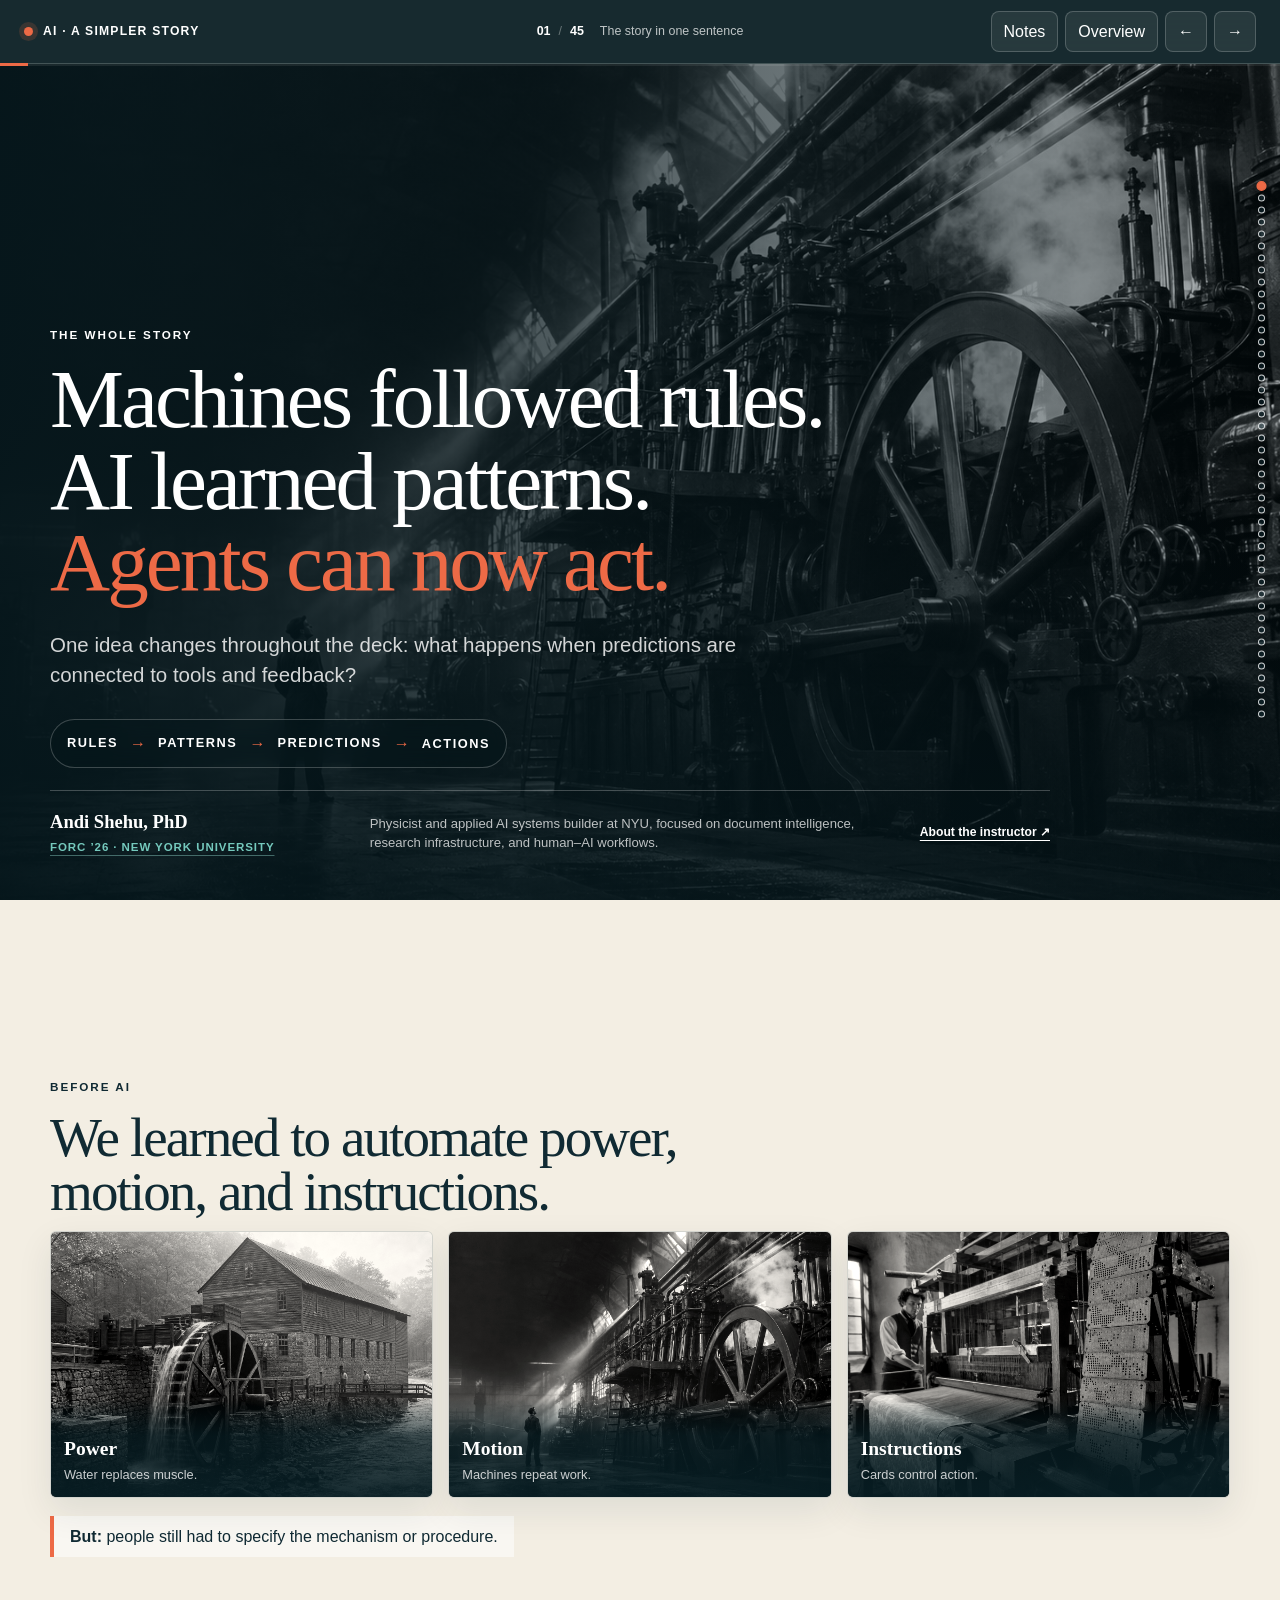
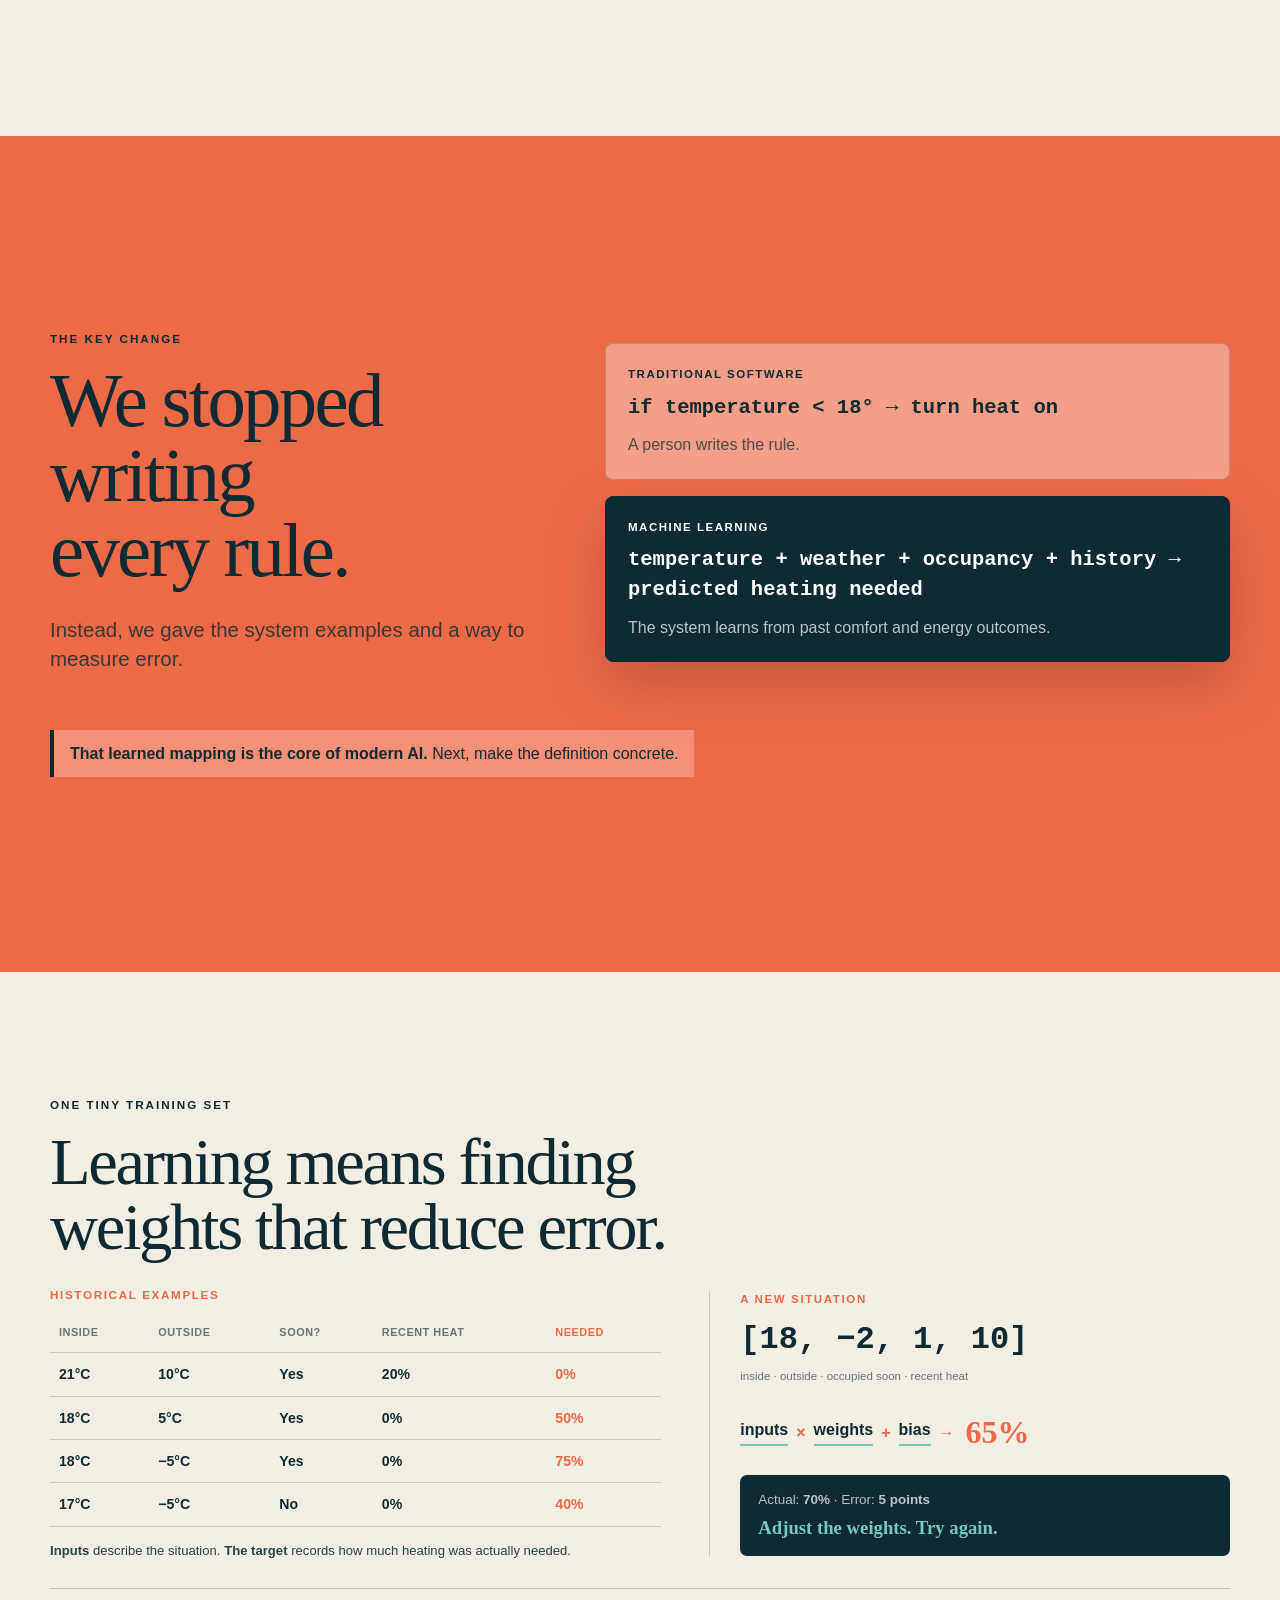
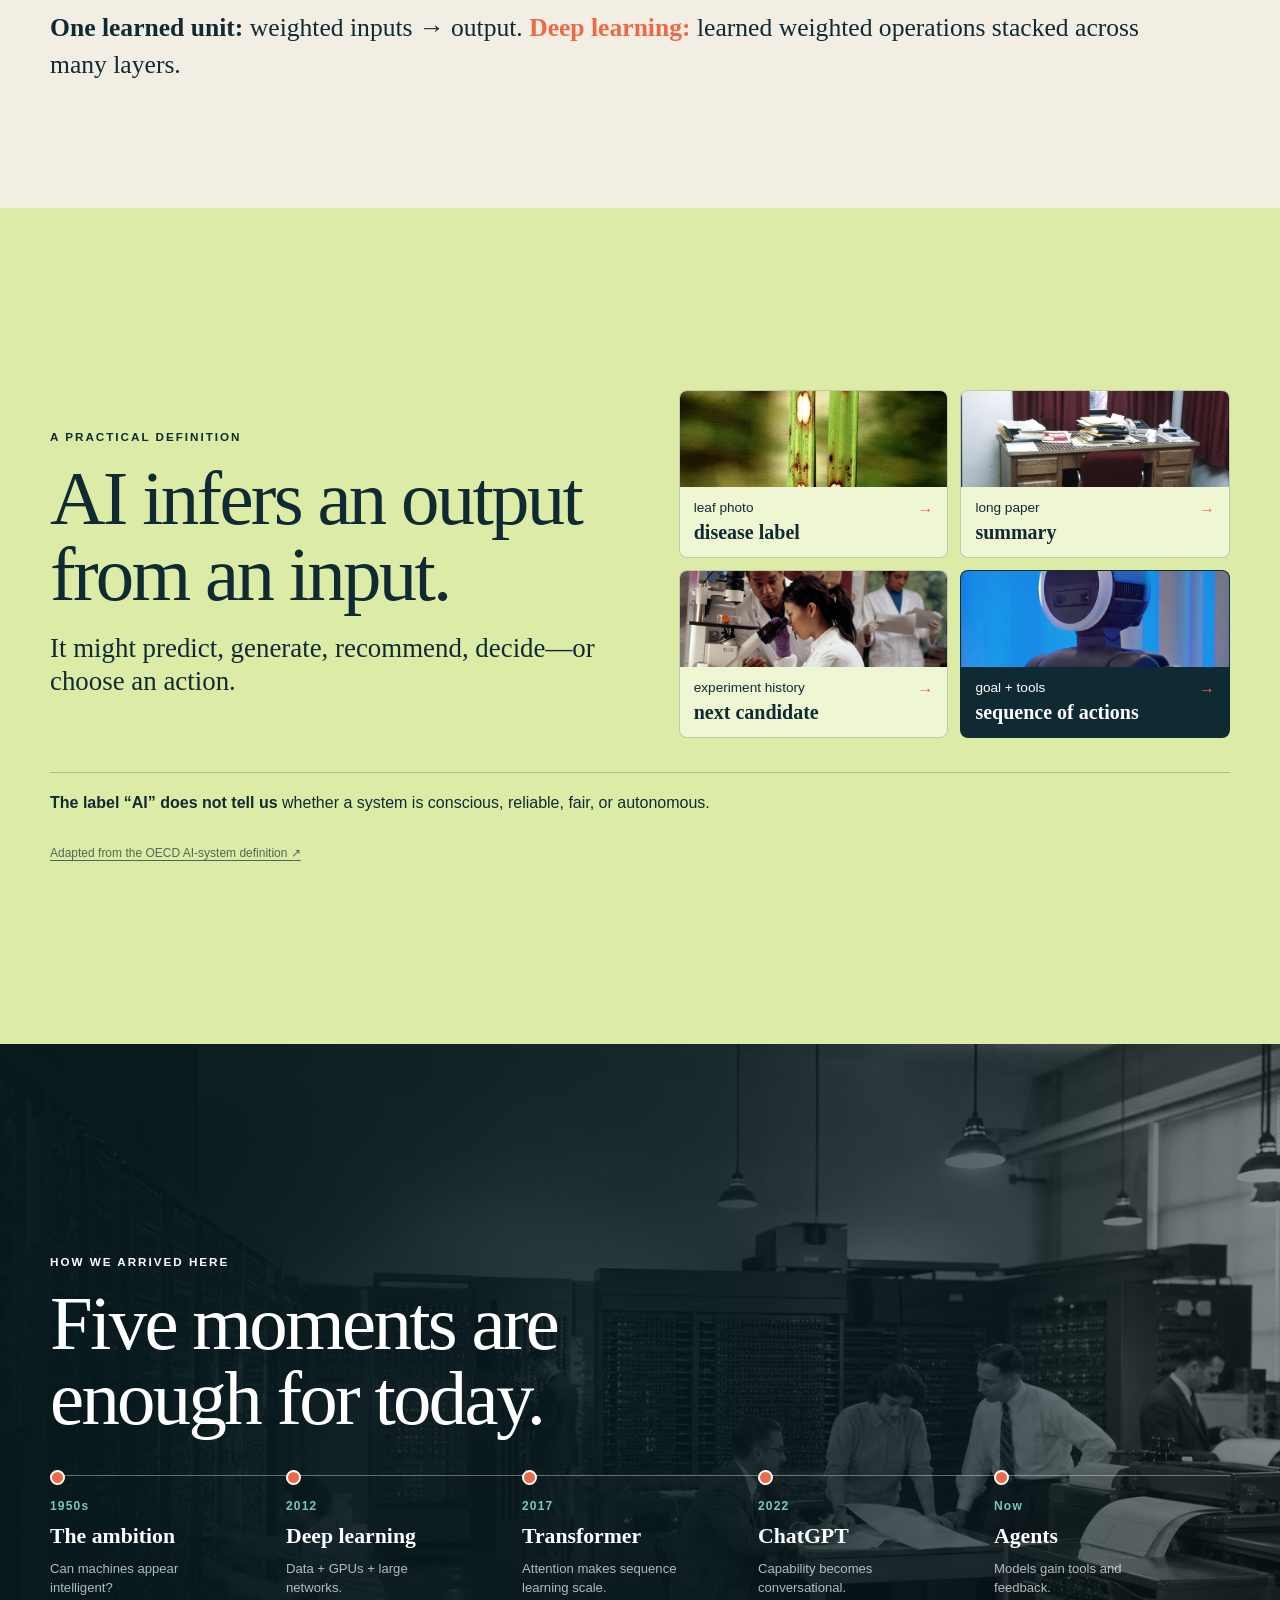
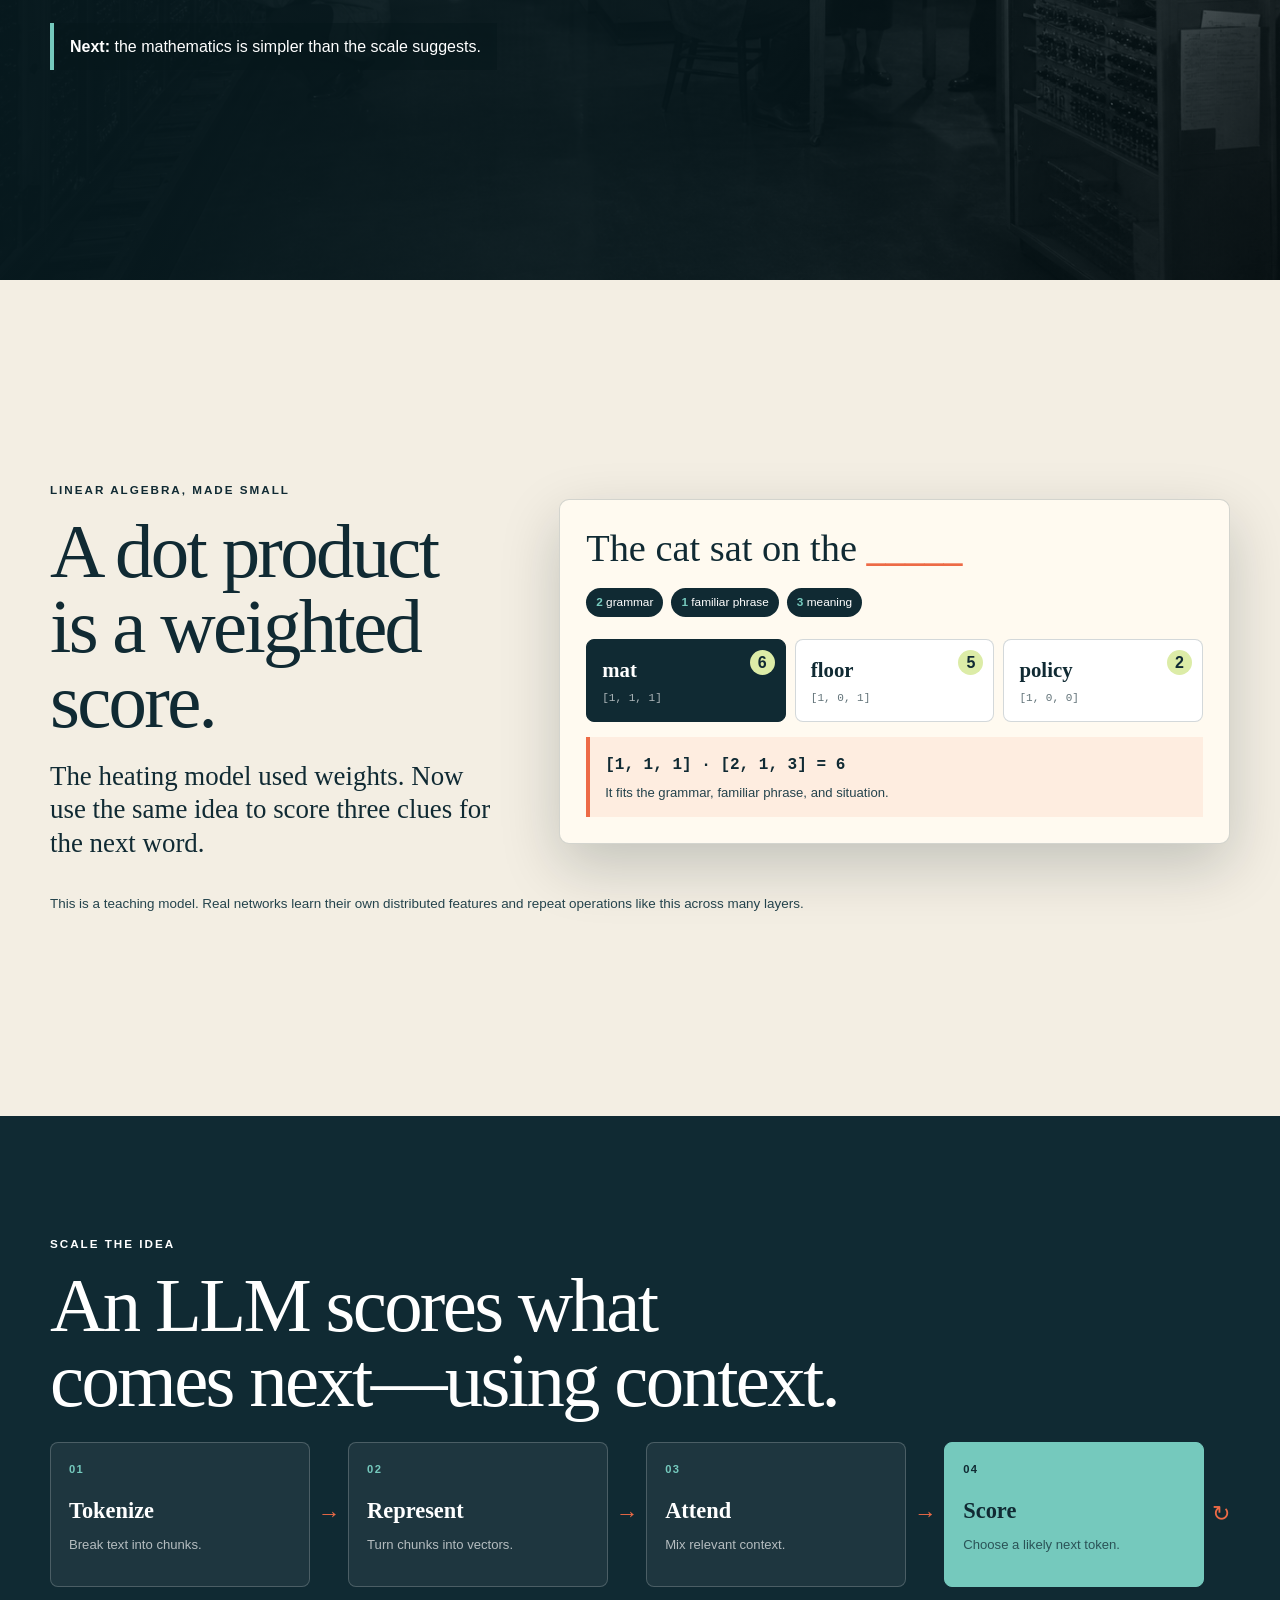
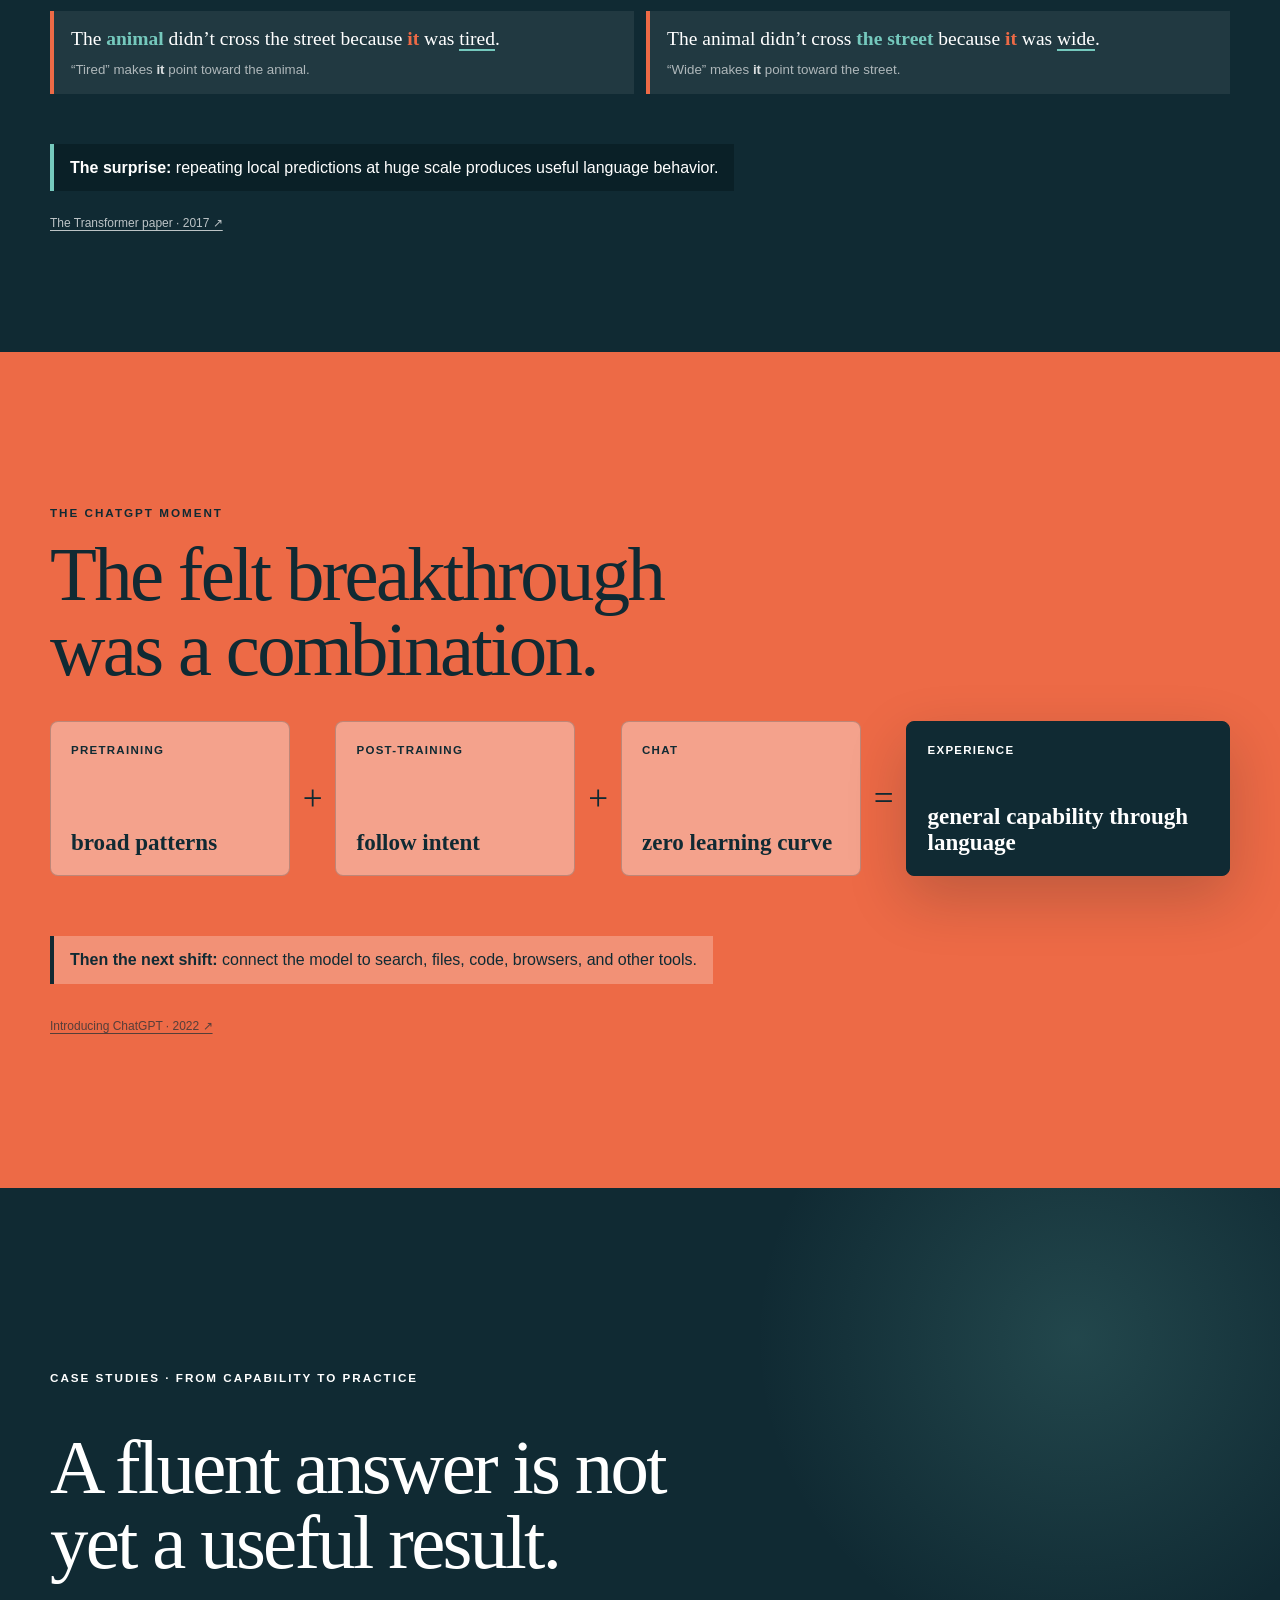
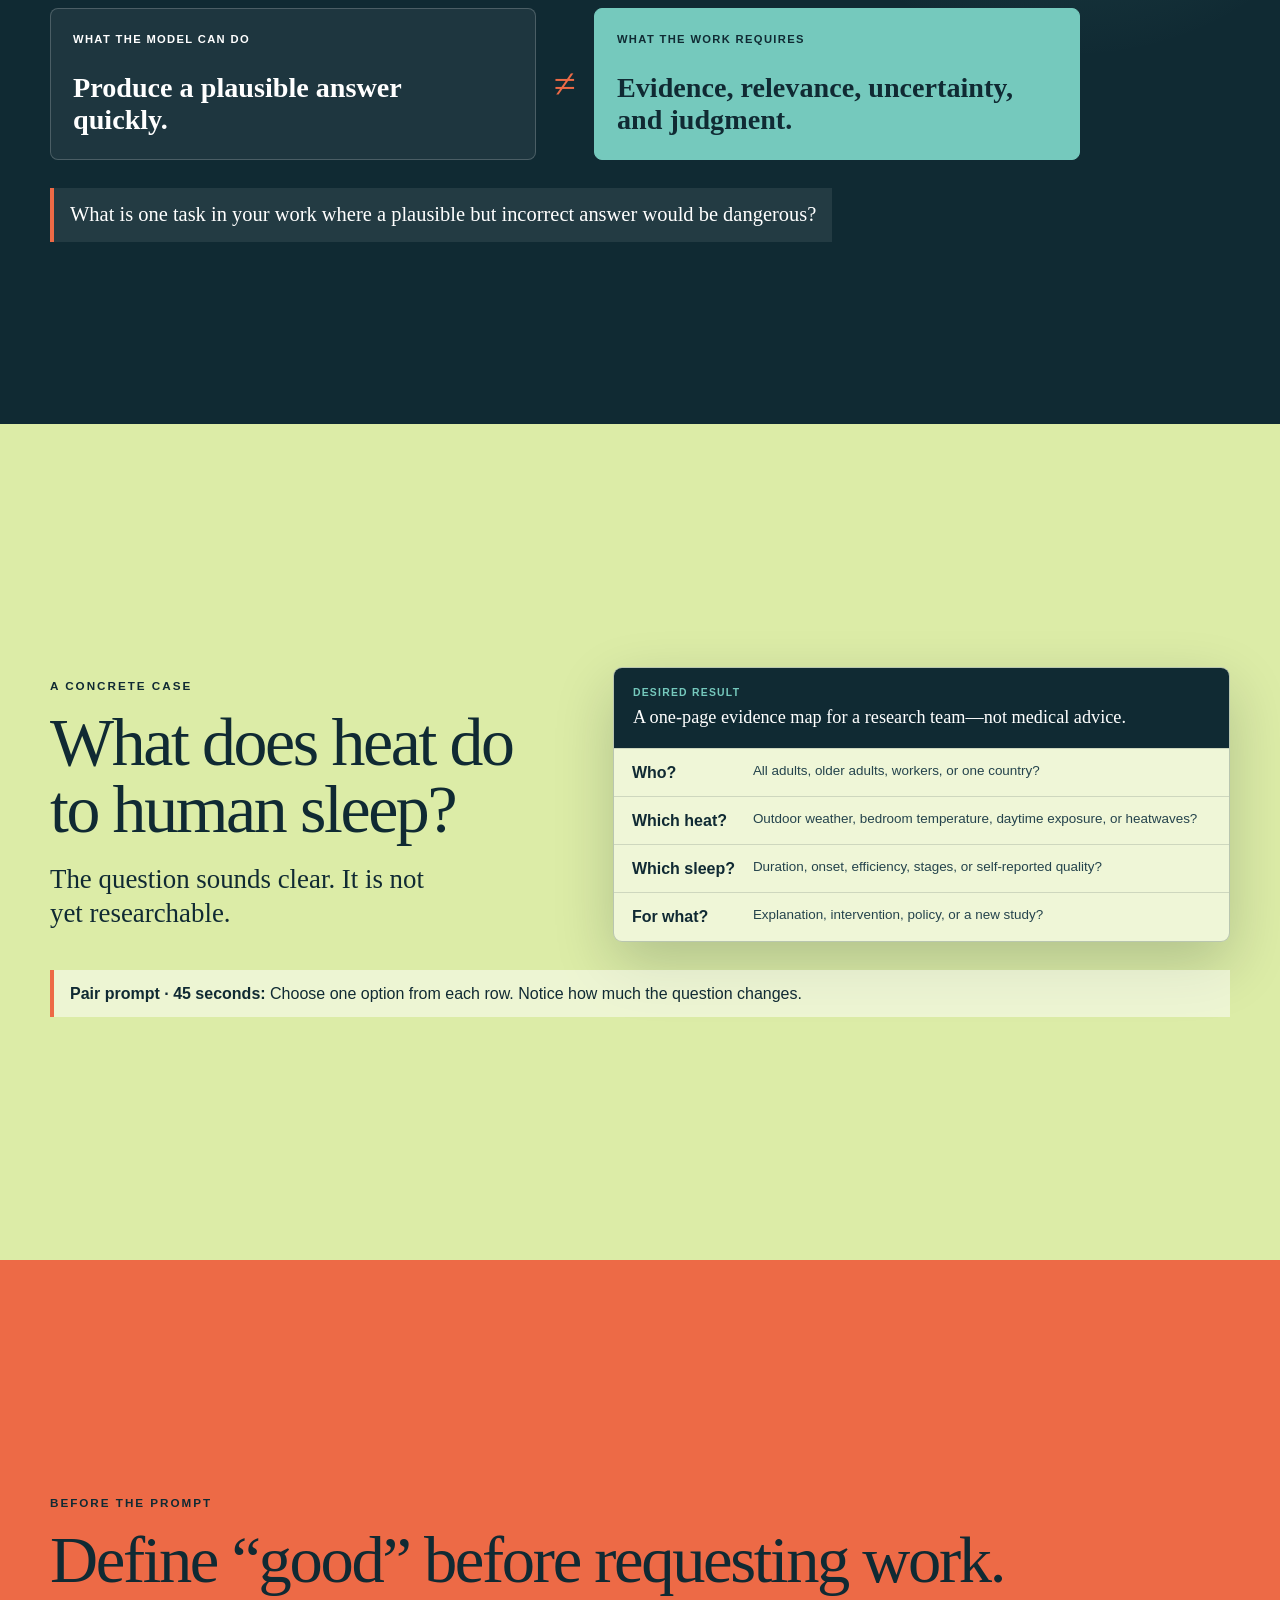
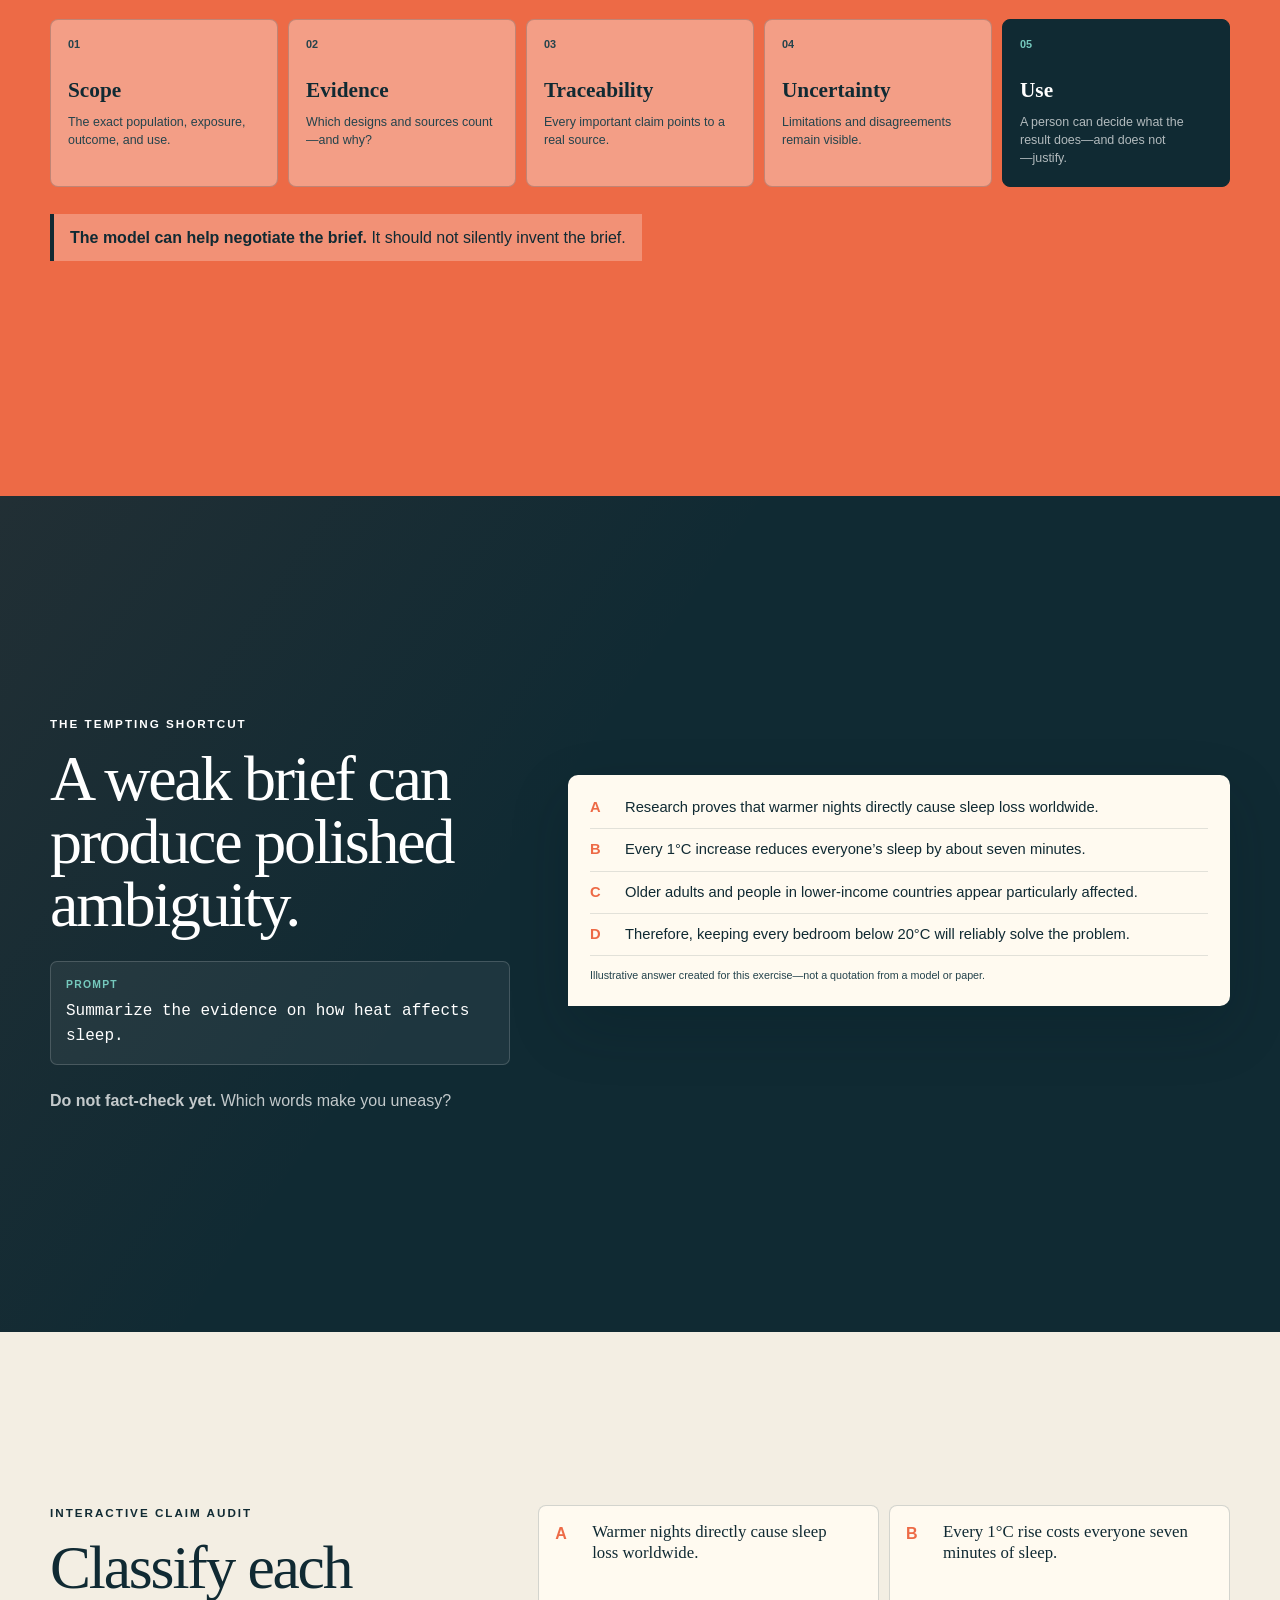
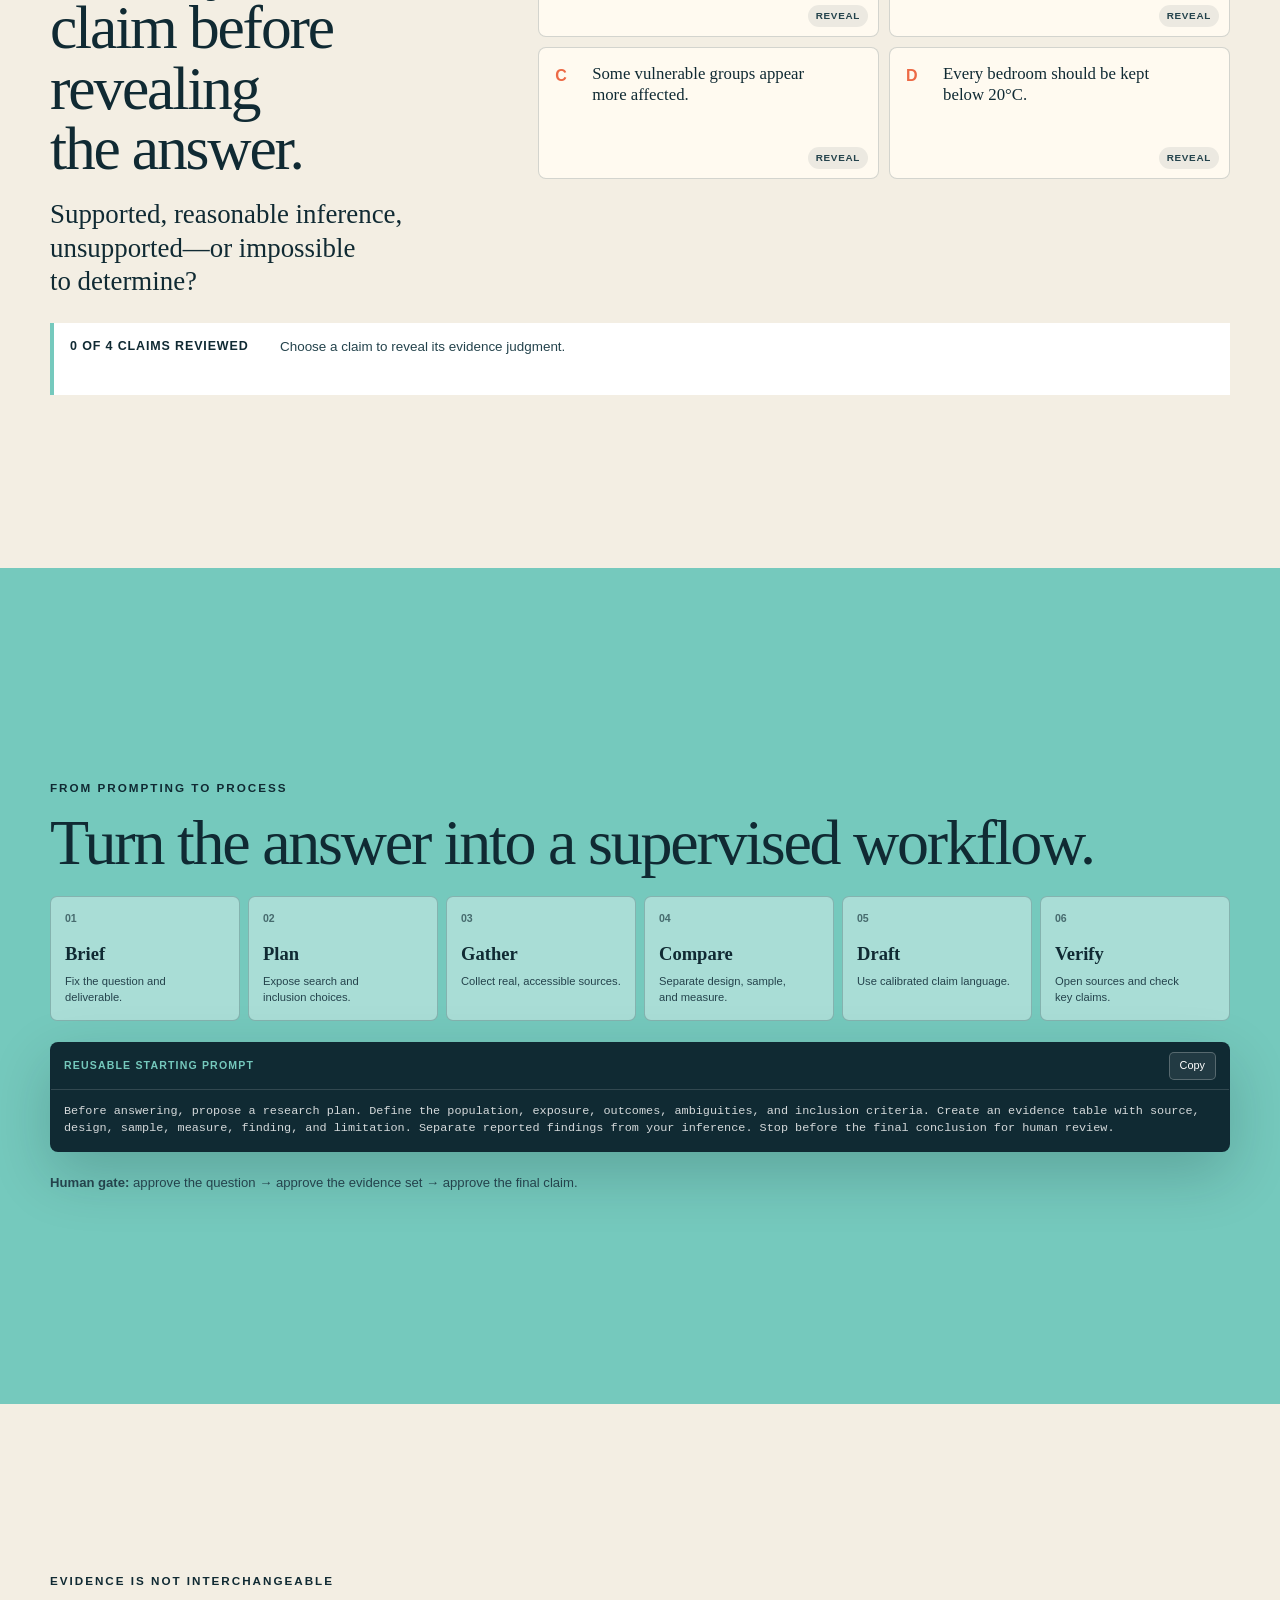
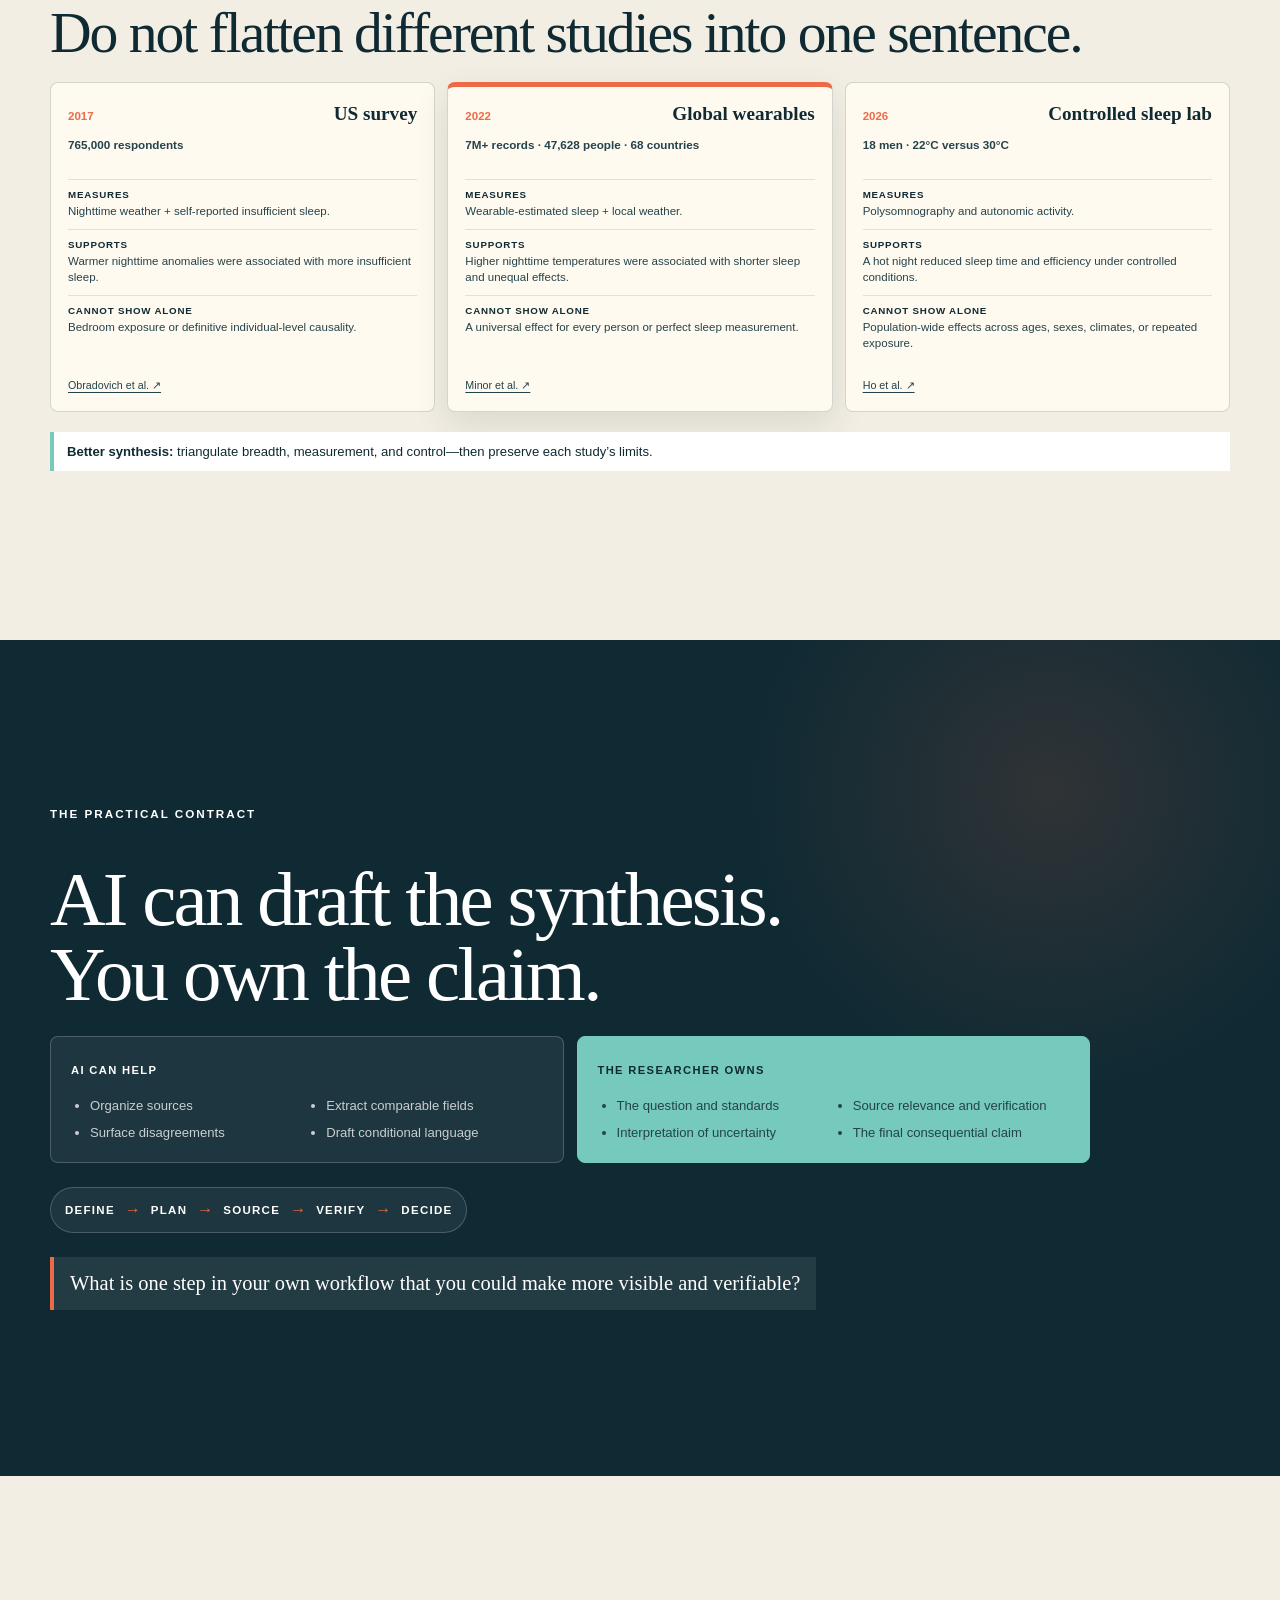
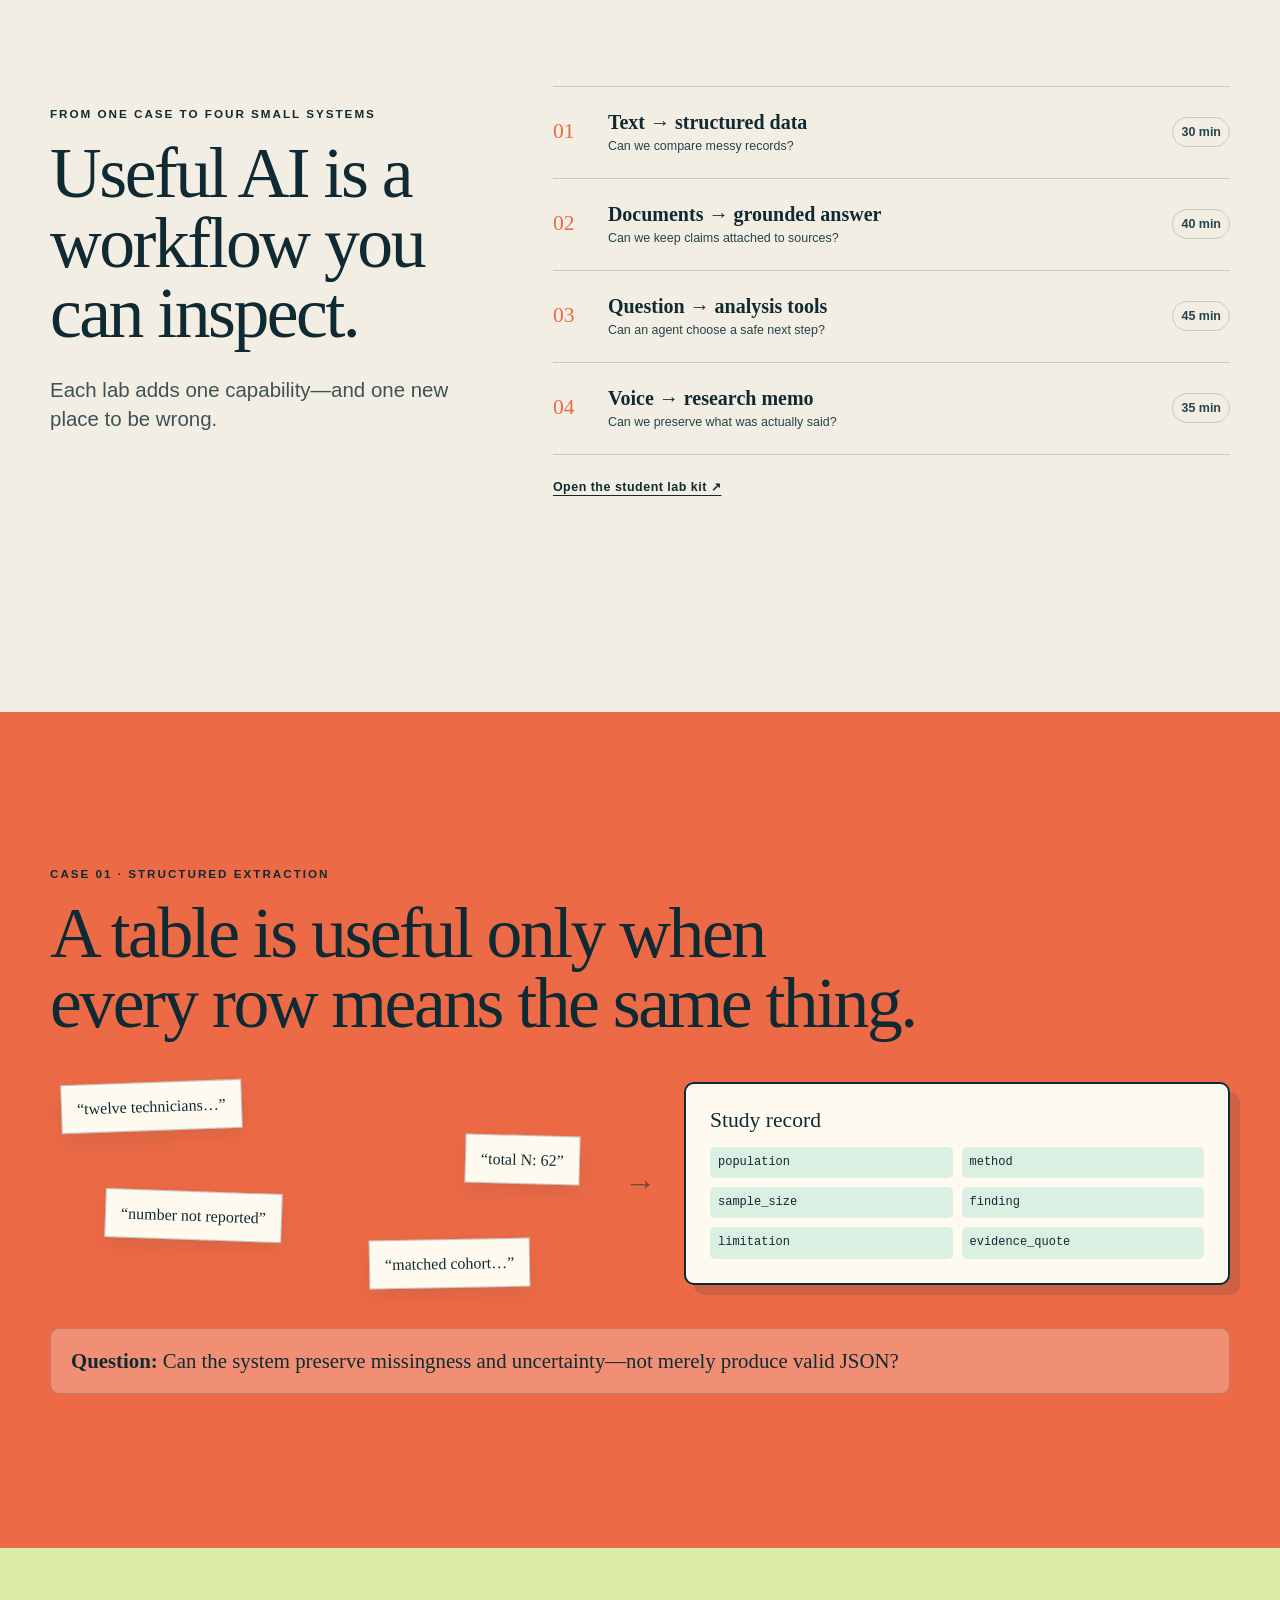
==== commit 009666d5: "Move practical cases ahead of future horizon" ====
--- a/story_deck/index.html
+++ b/story_deck/index.html
@@ -284,17 +284,17 @@
           <div><dt>Purpose</dt><dd>Explain why 2022 felt sudden even though it was built on years of research.</dd></div>
           <div><dt>Say</dt><dd>“Pretraining created broad capability. Post-training made interaction more useful. Chat removed the manual. Together they changed public perception.”</dd></div>
           <div><dt>Why it matters</dt><dd>Students learn that product design and interfaces can be as historically consequential as an architecture.</dd></div>
-          <div><dt>Transition</dt><dd>A chatbot returns an answer. An agent can take another step and inspect what happened.</dd></div>
-        </dl>
-      </aside>
-    </section>
-
-    <section class="slide agent-slide" id="slide-9" data-title="What an agent adds" data-time="13:30–16:00" aria-labelledby="title-9">
+          <div><dt>Transition</dt><dd>Stop describing the technology here. The next question is practical: what turns a plausible answer into useful, trustworthy work?</dd></div>
+        </dl>
+      </aside>
+    </section>
+
+    <section class="slide agent-slide" id="slide-9" data-title="What an agent adds" data-time="Closing horizon" aria-labelledby="title-9">
       <img class="full-image" src="../assets/images/agentic-ai-now-v2.jpg" alt="A researcher reviewing work across a laptop and external monitor" width="1672" height="941" loading="lazy">
       <div class="image-shade" aria-hidden="true"></div>
       <div class="slide-content agent-content">
         <div>
-          <p class="eyebrow">From answers to work</p>
+          <p class="eyebrow">After the cases · what comes next</p>
           <h2 id="title-9">An agent is a model inside a tool-using feedback loop.</h2>
         </div>
         <div class="research-task">
@@ -308,15 +308,15 @@
       <aside class="speaker-notes" aria-label="Presenter notes for slide 10">
         <p class="notes-label">Presenter notes</p>
         <dl>
-          <div><dt>Purpose</dt><dd>Make “agentic AI” concrete through work graduate students already understand.</dd></div>
-          <div><dt>Say</dt><dd>“The agent plans, uses tools, observes results, and adapts. The key is not autonomy for its own sake; it is a loop that can make progress.”</dd></div>
+          <div><dt>Purpose</dt><dd>Use the workflows students just examined as the bridge into current agentic systems and the future horizon.</dd></div>
+          <div><dt>Say</dt><dd>“The cases already contained pieces of agency: planning, tools, results, and review. An agent makes that loop explicit and can decide which bounded step to take next.”</dd></div>
           <div><dt>Emphasize</dt><dd>The researcher still owns the question, inclusion criteria, evidentiary standard, interpretation, and final claim.</dd></div>
           <div><dt>Transition</dt><dd>So far the environment is digital. Now pause, then move the same loop into the physical world.</dd></div>
         </dl>
       </aside>
     </section>
 
-    <section class="slide visual-break" id="slide-10" data-title="A real humanoid at work" data-time="16:00–16:20" aria-labelledby="title-10">
+    <section class="slide visual-break" id="slide-10" data-title="A real humanoid at work" data-time="Closing horizon" aria-labelledby="title-10">
       <h2 class="visually-hidden" id="title-10">A real humanoid robot working in regular warehouse operations</h2>
       <img src="../assets/images/digit-gxo-real-deployment.jpeg" alt="Agility Robotics' Digit humanoid handling a tote at a GXO warehouse" width="1500" height="844" loading="lazy">
       <a class="visual-credit" href="https://www.agilityrobotics.com/content/digit-deployed-at-gxo-in-historic-humanoid-raas-agreement" target="_blank" rel="noreferrer">Real deployment · Digit at GXO · Agility Robotics, 2024 ↗</a>
@@ -331,7 +331,7 @@
       </aside>
     </section>
 
-    <section class="slide paper evidence-slide" id="slide-11" data-title="What exists now" data-time="16:20–17:30" aria-labelledby="title-11">
+    <section class="slide paper evidence-slide" id="slide-11" data-title="What exists now" data-time="Closing horizon" aria-labelledby="title-11">
       <div class="slide-content evidence-layout">
         <div class="evidence-heading">
           <p class="eyebrow">Reality check</p>
@@ -367,7 +367,7 @@
       </aside>
     </section>
 
-    <section class="slide world-slide farming" id="slide-12" data-title="Agents in farming" data-time="17:30–19:00" aria-labelledby="title-12">
+    <section class="slide world-slide farming" id="slide-12" data-title="Agents in farming" data-time="Closing horizon" aria-labelledby="title-12">
       <img class="full-image" src="../assets/images/future-farming-v3.jpg" alt="A farmer and crop scientist beside a plant-level agricultural robot" width="1672" height="941" loading="lazy">
       <div class="image-shade" aria-hidden="true"></div>
       <div class="slide-content world-content">
@@ -388,7 +388,7 @@
       </aside>
     </section>
 
-    <section class="slide world-slide construction" id="slide-13" data-title="Agents in construction" data-time="19:00–20:30" aria-labelledby="title-13">
+    <section class="slide world-slide construction" id="slide-13" data-title="Agents in construction" data-time="Closing horizon" aria-labelledby="title-13">
       <img class="full-image" src="../assets/images/future-construction-v3.jpg" alt="A construction superintendent supervising equipment and a layout rover" width="1672" height="941" loading="lazy">
       <div class="image-shade" aria-hidden="true"></div>
       <div class="slide-content world-content">
@@ -409,7 +409,7 @@
       </aside>
     </section>
 
-    <section class="slide world-slide science" id="slide-14" data-title="Agents in science" data-time="20:30–22:30" aria-labelledby="title-14">
+    <section class="slide world-slide science" id="slide-14" data-title="Agents in science" data-time="Closing horizon" aria-labelledby="title-14">
       <img class="full-image" src="../assets/images/future-science-v3.jpg" alt="Two materials scientists examining a sample beside an enclosed robotic laboratory" width="1672" height="941" loading="lazy">
       <div class="image-shade" aria-hidden="true"></div>
       <div class="slide-content world-content">
@@ -430,7 +430,7 @@
       </aside>
     </section>
 
-    <section class="slide closing" id="slide-15" data-title="The story to remember" data-time="22:30–25:00" aria-labelledby="title-15">
+    <section class="slide closing" id="slide-15" data-title="The story to remember" data-time="Closing horizon" aria-labelledby="title-15">
       <img class="full-image" src="../assets/images/future-infrastructure-v2.jpg" alt="Engineers overlooking coastal water and energy infrastructure" width="1672" height="941" loading="lazy">
       <div class="image-shade" aria-hidden="true"></div>
       <div class="slide-content closing-content">
@@ -455,10 +455,10 @@
       </aside>
     </section>
 
-    <section class="slide dark practice-bridge" id="slide-16" data-title="From answers to trustworthy work" data-time="25:00–27:00" aria-labelledby="title-16">
+    <section class="slide dark practice-bridge" id="slide-16" data-title="Case studies · useful work" data-time="25:00–27:00" aria-labelledby="title-16">
       <div class="slide-content practice-bridge-content">
-        <p class="eyebrow">Part two · from capability to practice</p>
-        <h2 id="title-16">A fluent answer is not yet a good result.</h2>
+        <p class="eyebrow">Case studies · from capability to practice</p>
+        <h2 id="title-16">A fluent answer is not yet a useful result.</h2>
         <div class="trust-contrast">
           <article><span>What the model can do</span><strong>Produce a plausible answer quickly.</strong></article>
           <i>≠</i>
@@ -469,8 +469,8 @@
       <aside class="speaker-notes" aria-label="Presenter notes for slide 17">
         <p class="notes-label">Presenter notes</p>
         <dl>
-          <div><dt>Purpose</dt><dd>Reset the room after the future section and signal an immediate move into practice.</dd></div>
-          <div><dt>Say</dt><dd>“We have discussed what these systems are becoming. Now we will ask a more useful question: what work process turns model output into something we can responsibly use?”</dd></div>
+          <div><dt>Purpose</dt><dd>End the short conceptual opening and signal an immediate move into applied, inspectable work.</dd></div>
+          <div><dt>Say</dt><dd>“We now know enough about how the model works. Let’s use it—and examine the workflow that turns model output into something we can responsibly use.”</dd></div>
           <div><dt>Ask</dt><dd>Give students 30 seconds to think, then take two examples of tasks where confident errors would matter.</dd></div>
           <div><dt>Transition</dt><dd>Introduce one research question that initially appears simple but contains several hidden choices.</dd></div>
         </dl>
@@ -1031,18 +1031,18 @@
           <div><dt>Purpose</dt><dd>Convert the four cases into a reusable project-design template.</dd></div>
           <div><dt>Do</dt><dd>Give students two silent minutes to write their four-part workflow. Then ask them to exchange it with someone from another discipline and identify one hidden assumption.</dd></div>
           <div><dt>Say</dt><dd>“A small system with a meaningful test teaches more than a spectacular demo with no denominator.”</dd></div>
-          <div><dt>Close</dt><dd>Repeat the three evaluation layers: interface, evidence, decision.</dd></div>
+          <div><dt>Transition</dt><dd>Repeat the three evaluation layers—interface, evidence, decision—then zoom back out: what changes when these bounded workflows gain more tools and reach further into the world?</dd></div>
         </dl></aside>
     </section>
   </main>
 
   <dialog id="overviewDialog" aria-labelledby="overviewTitle">
-    <div class="dialog-head"><div><p class="eyebrow">AI story + four practical labs</p><h2 id="overviewTitle">Slide overview</h2></div><button id="closeOverview" type="button" aria-label="Close overview">×</button></div>
+    <div class="dialog-head"><div><p class="eyebrow">A short AI story · practical cases · future horizon</p><h2 id="overviewTitle">Slide overview</h2></div><button id="closeOverview" type="button" aria-label="Close overview">×</button></div>
     <ol id="overviewList" class="overview-list"></ol>
     <p class="dialog-hint">Arrow keys or space move through slides. Press N to show or hide presenter notes.</p>
   </dialog>
 
   <div class="toast" id="toast" role="status" aria-live="polite"></div>
-  <script src="app.js"></script>
+  <script src="app.js?v=20260823-practical"></script>
 </body>
 </html>
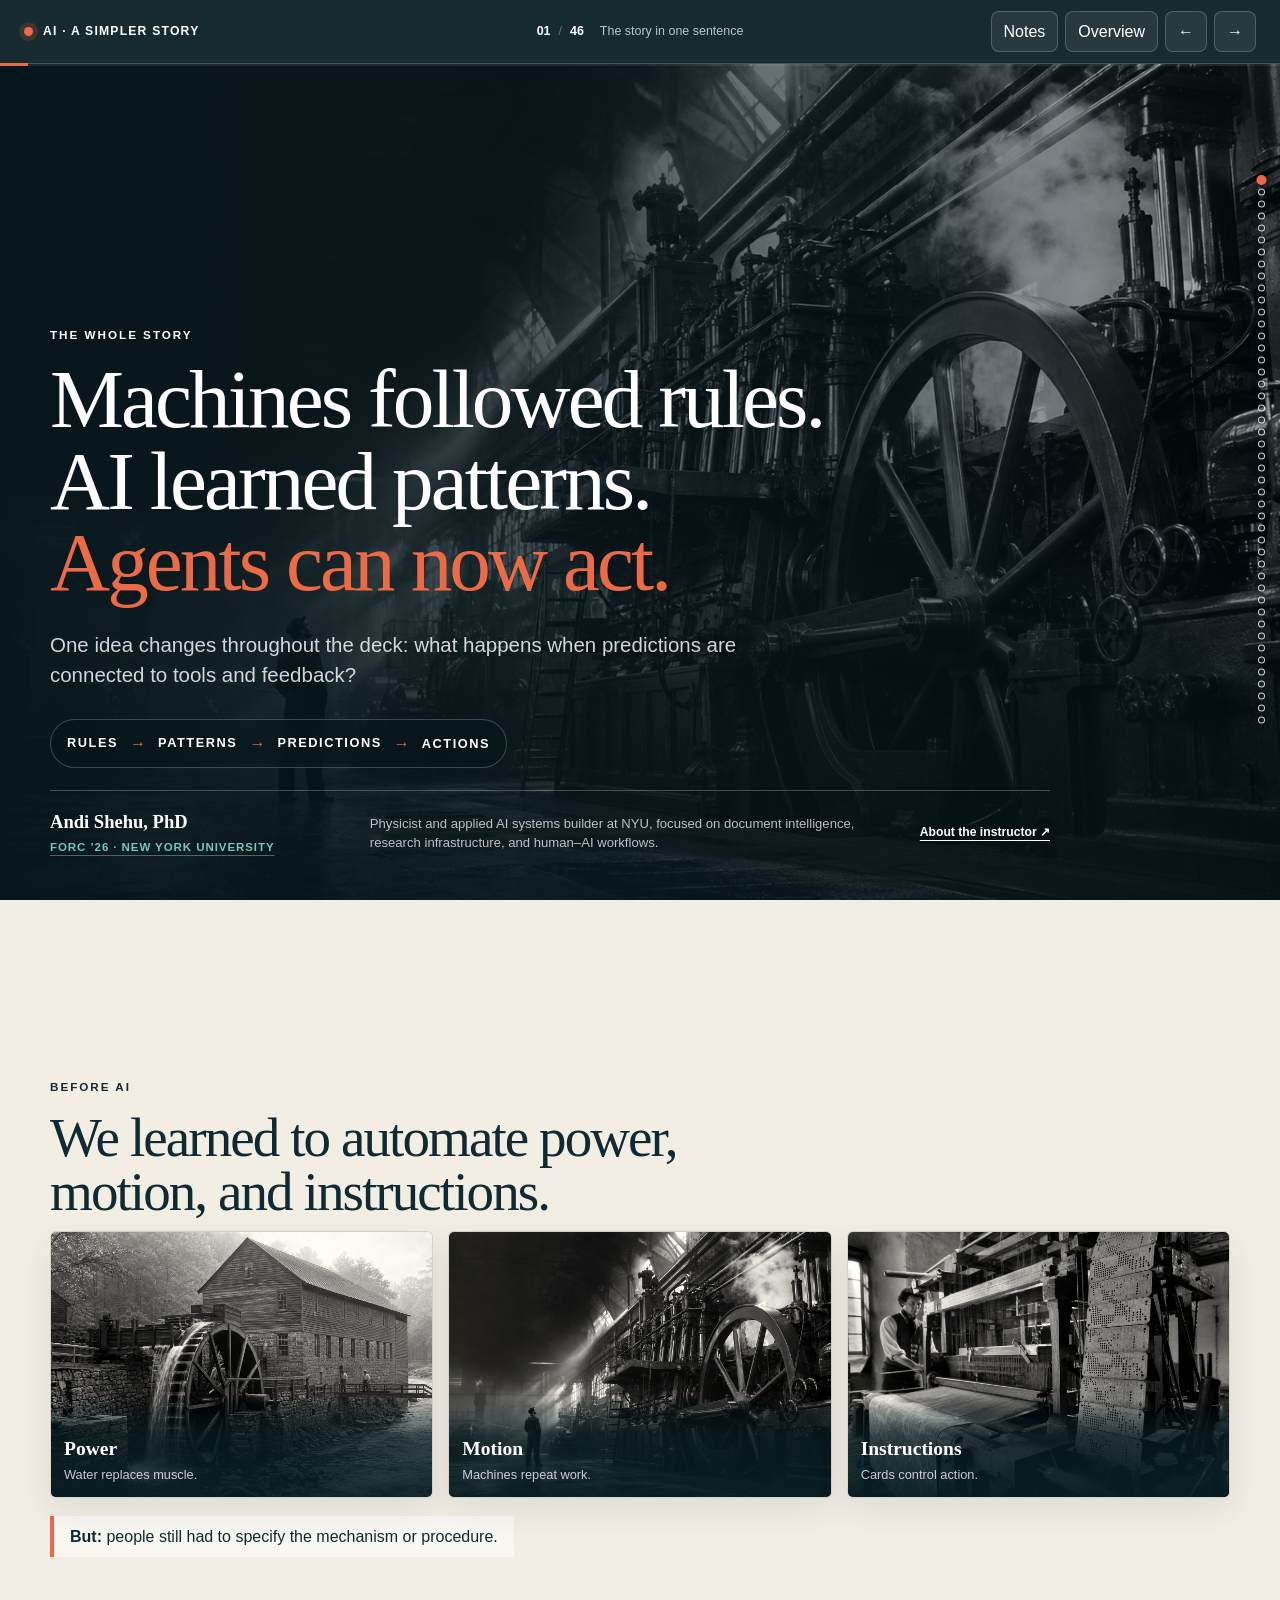
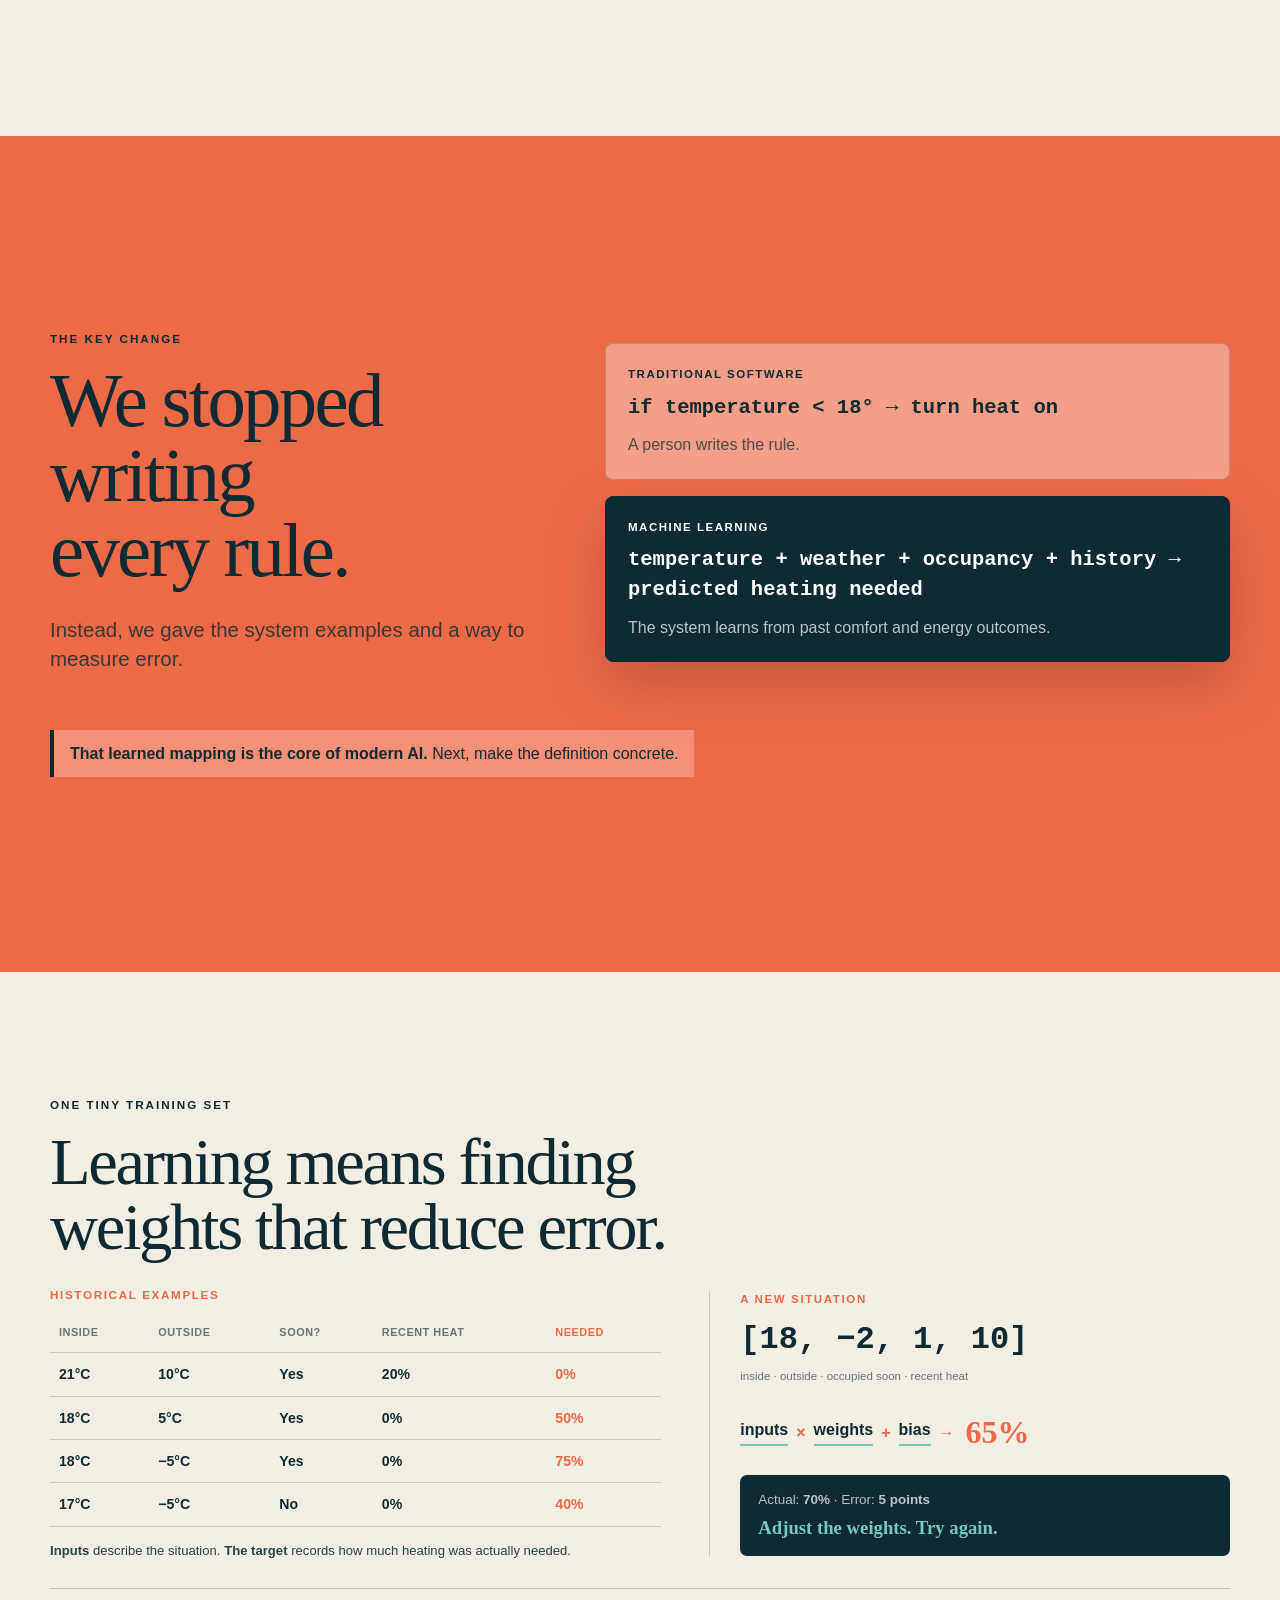
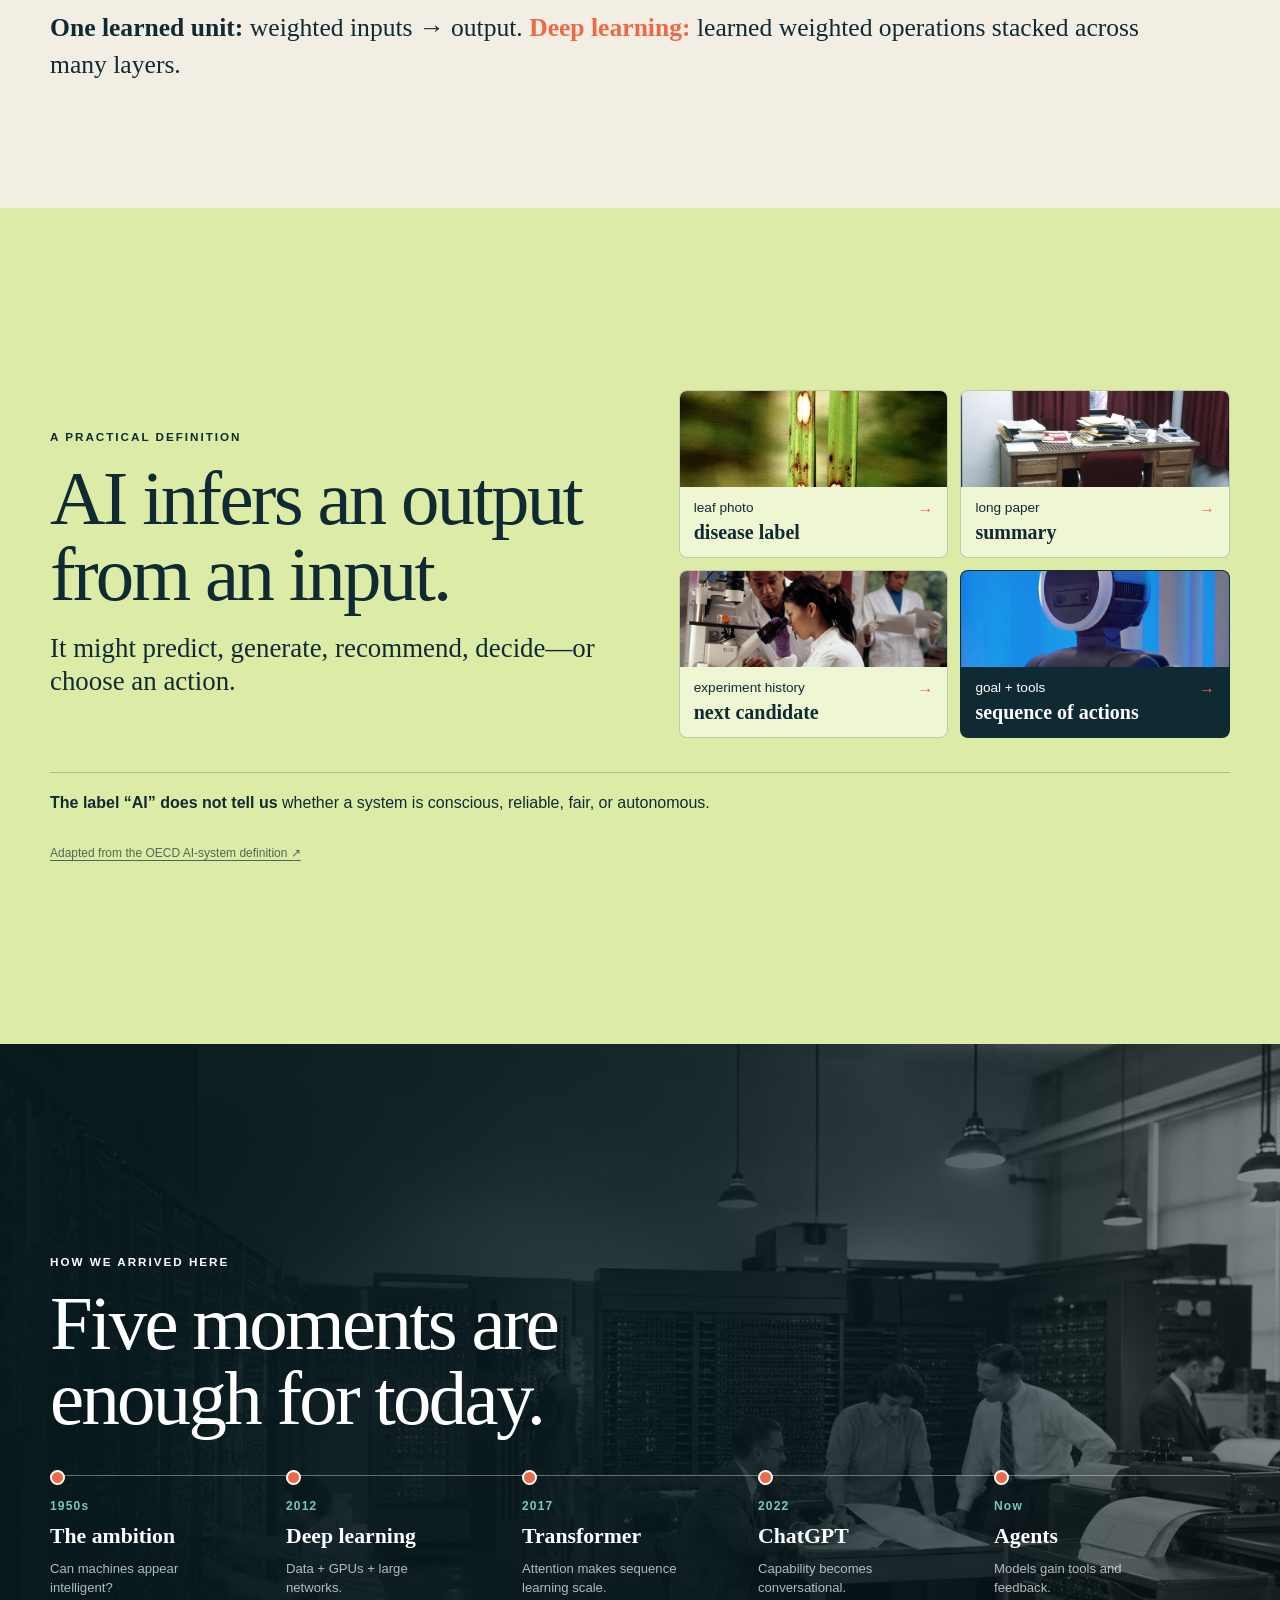
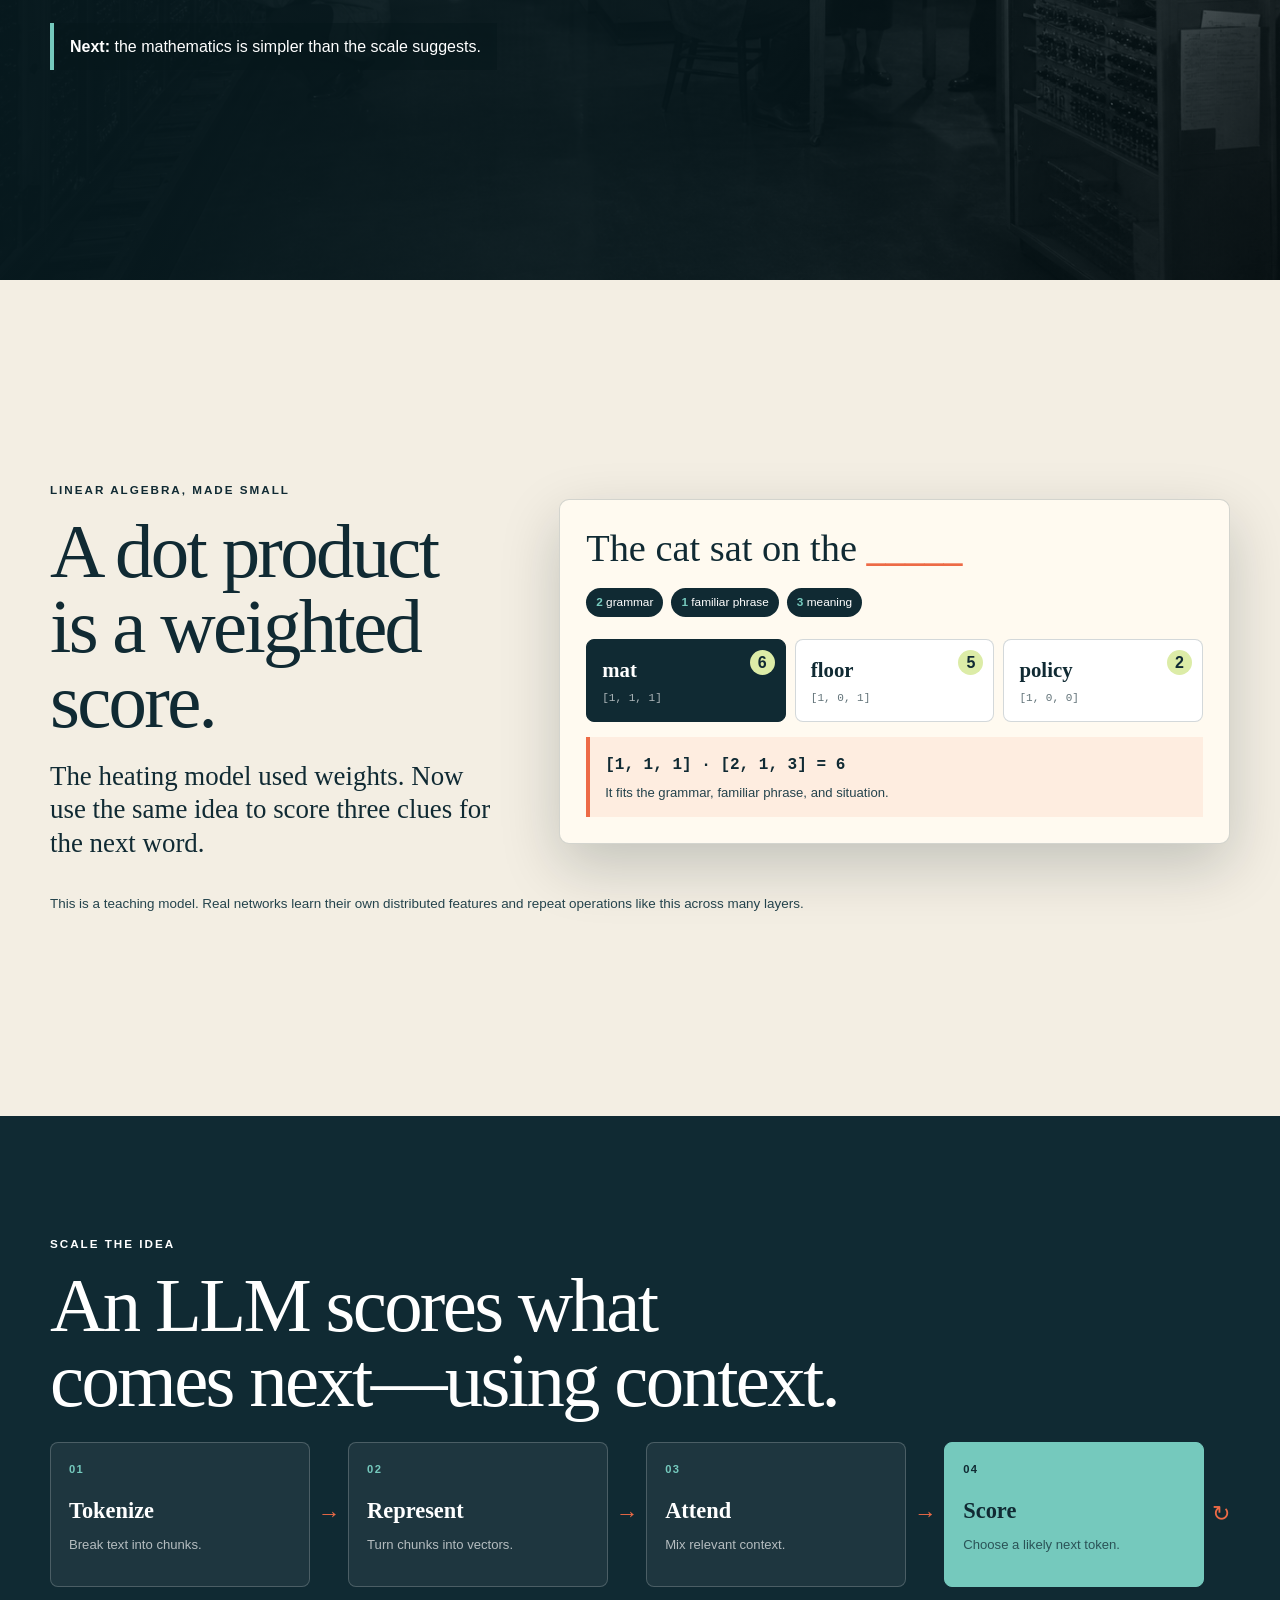
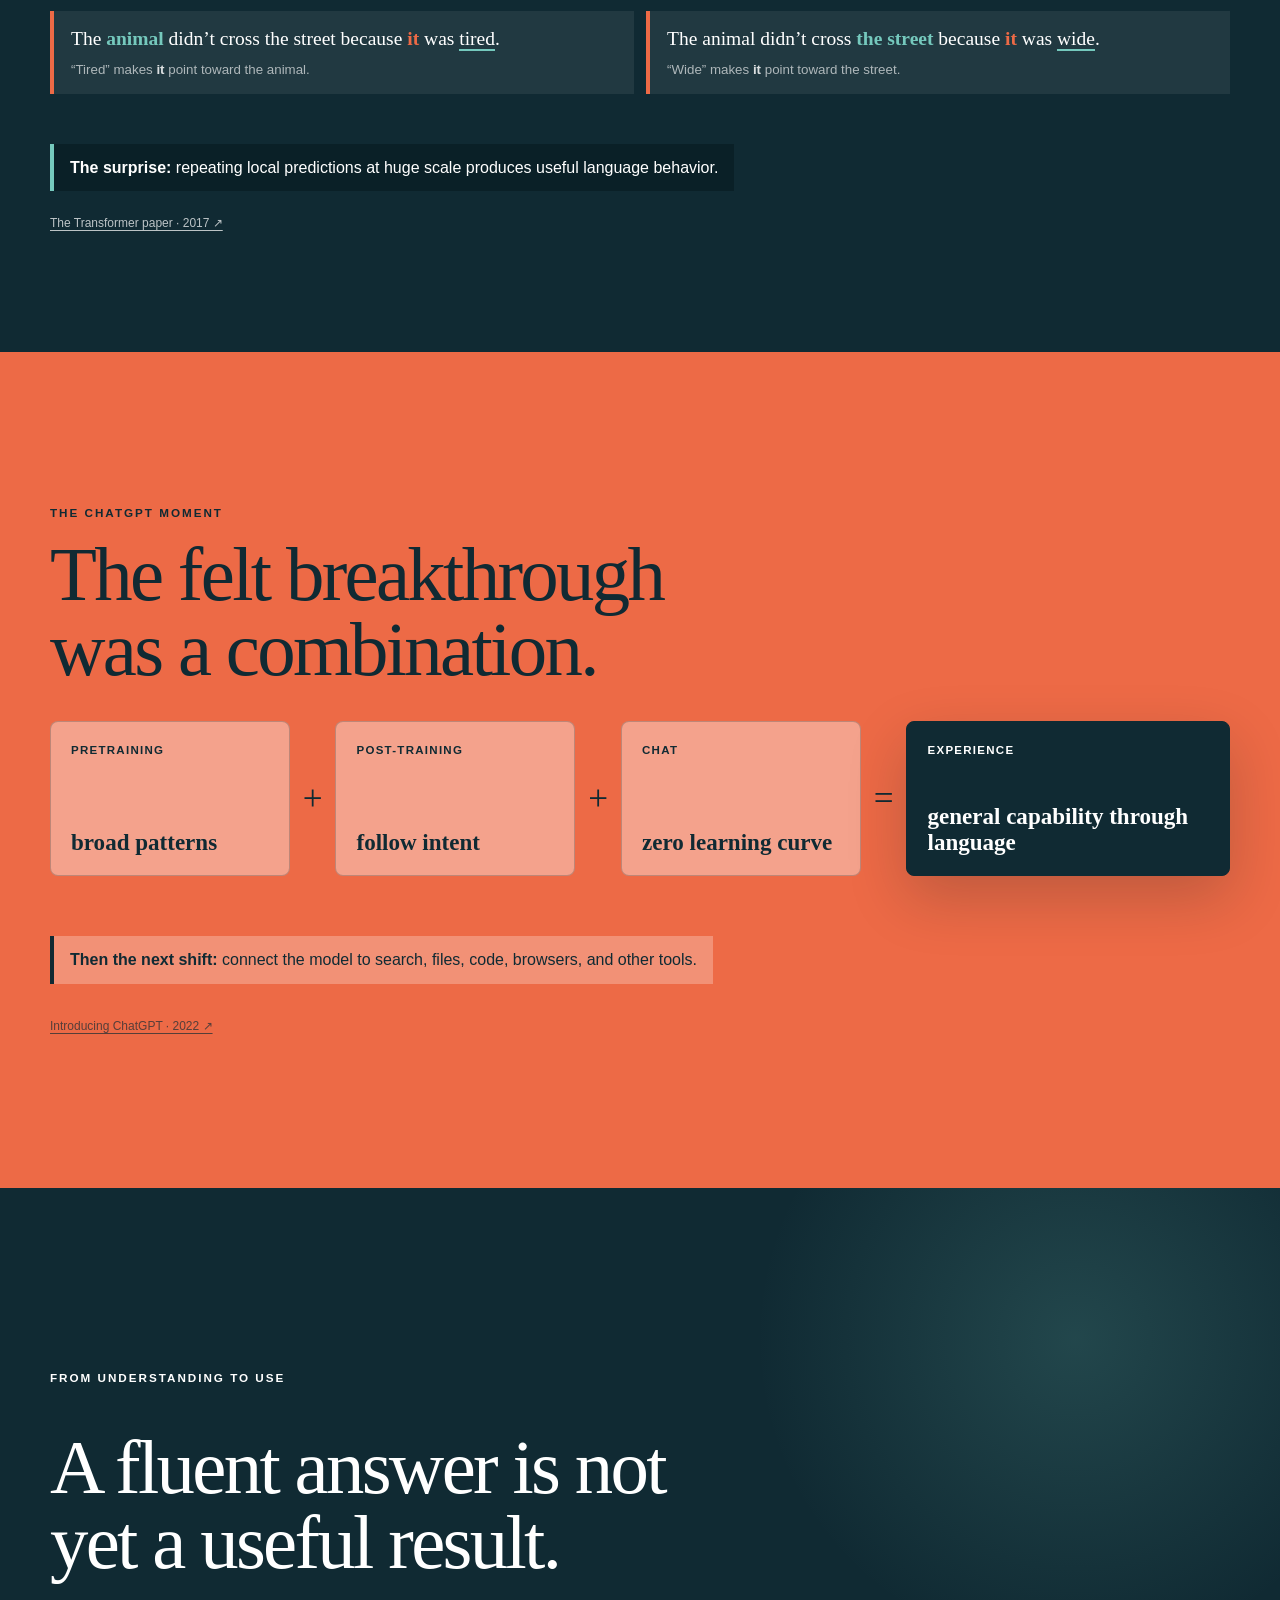
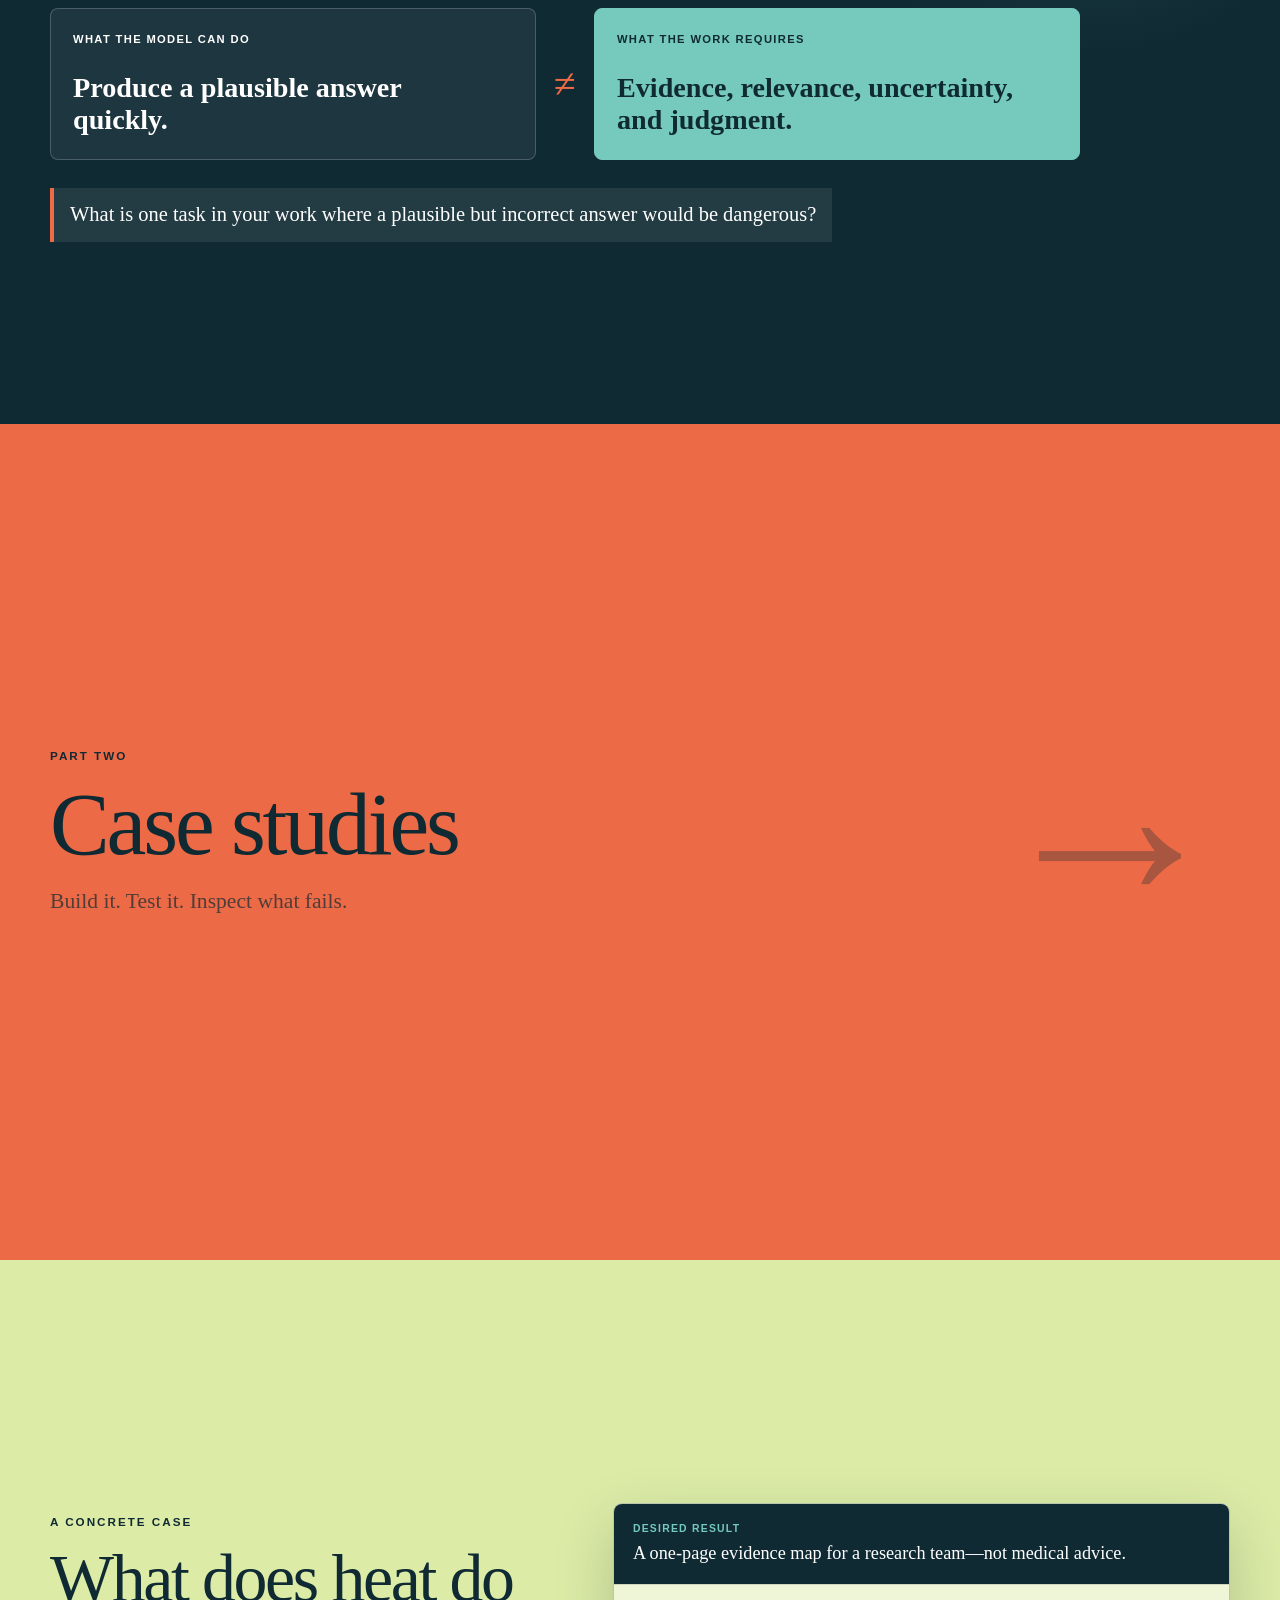
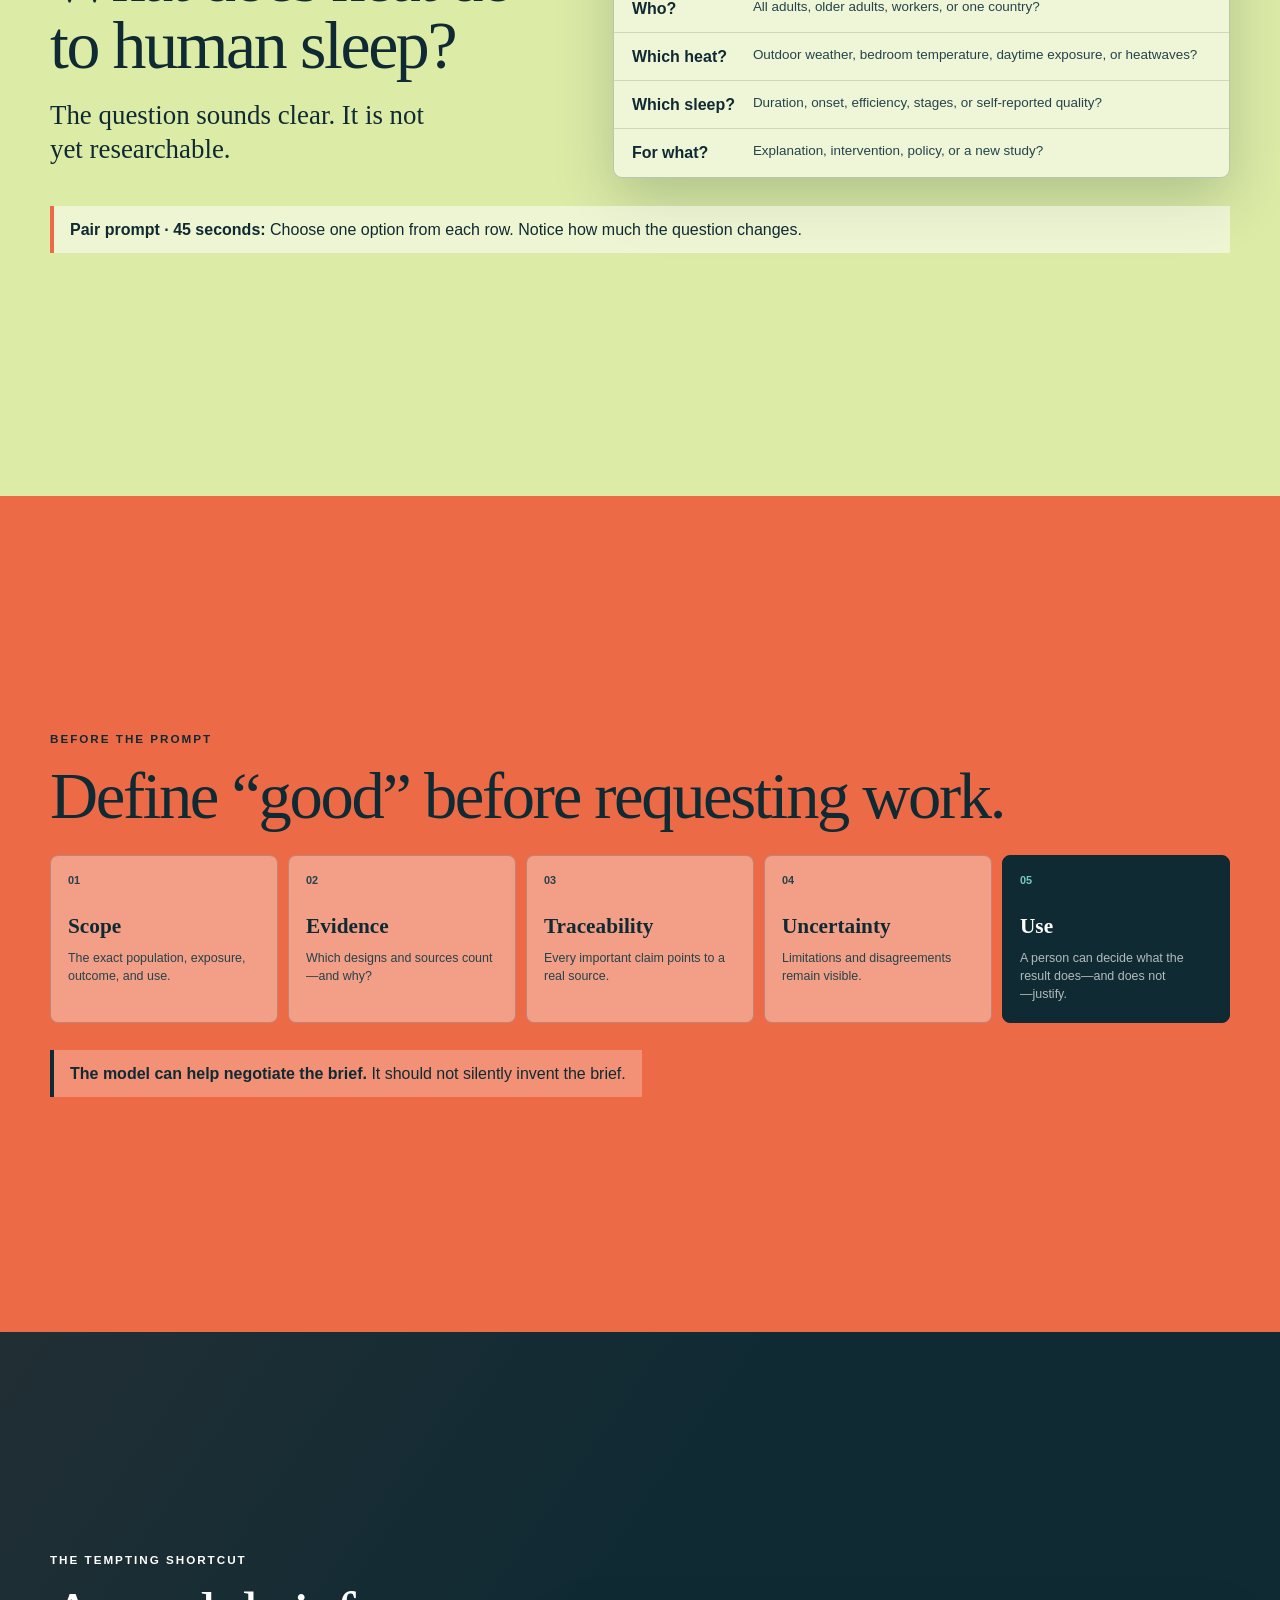
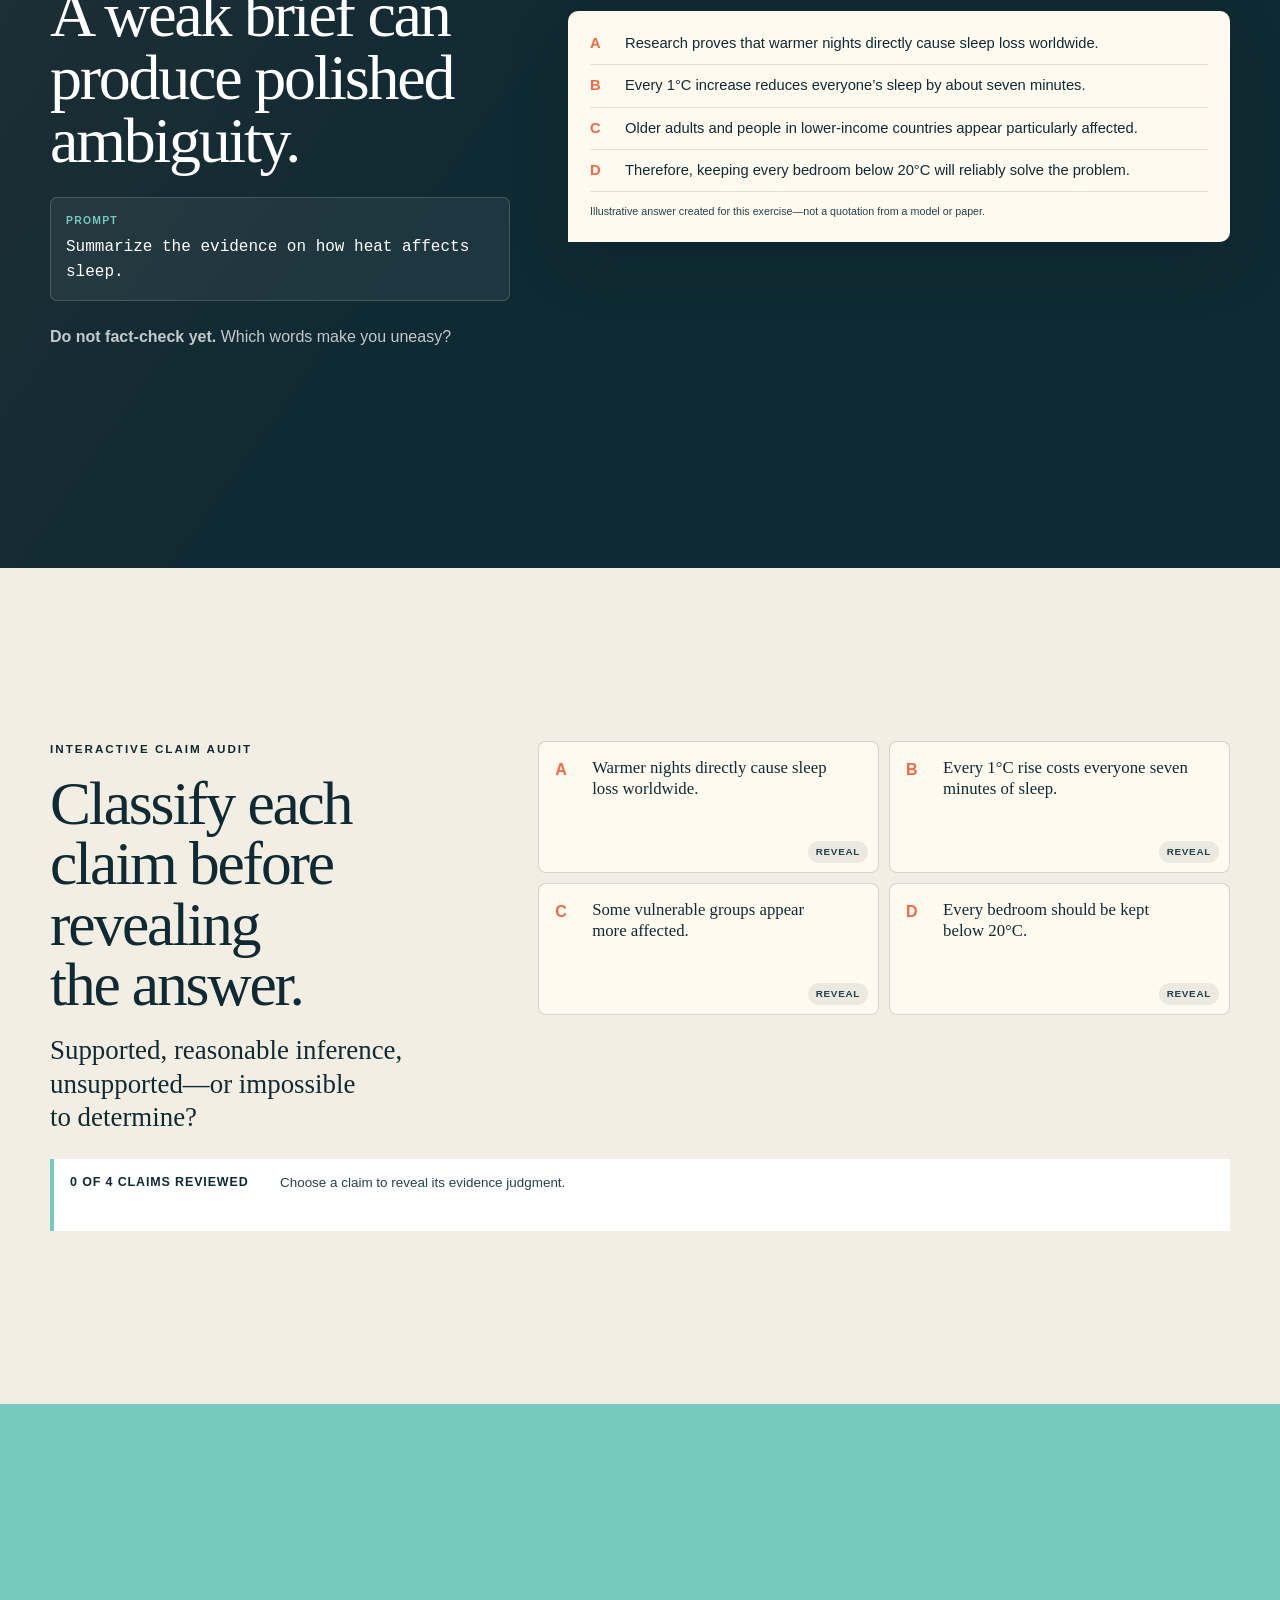
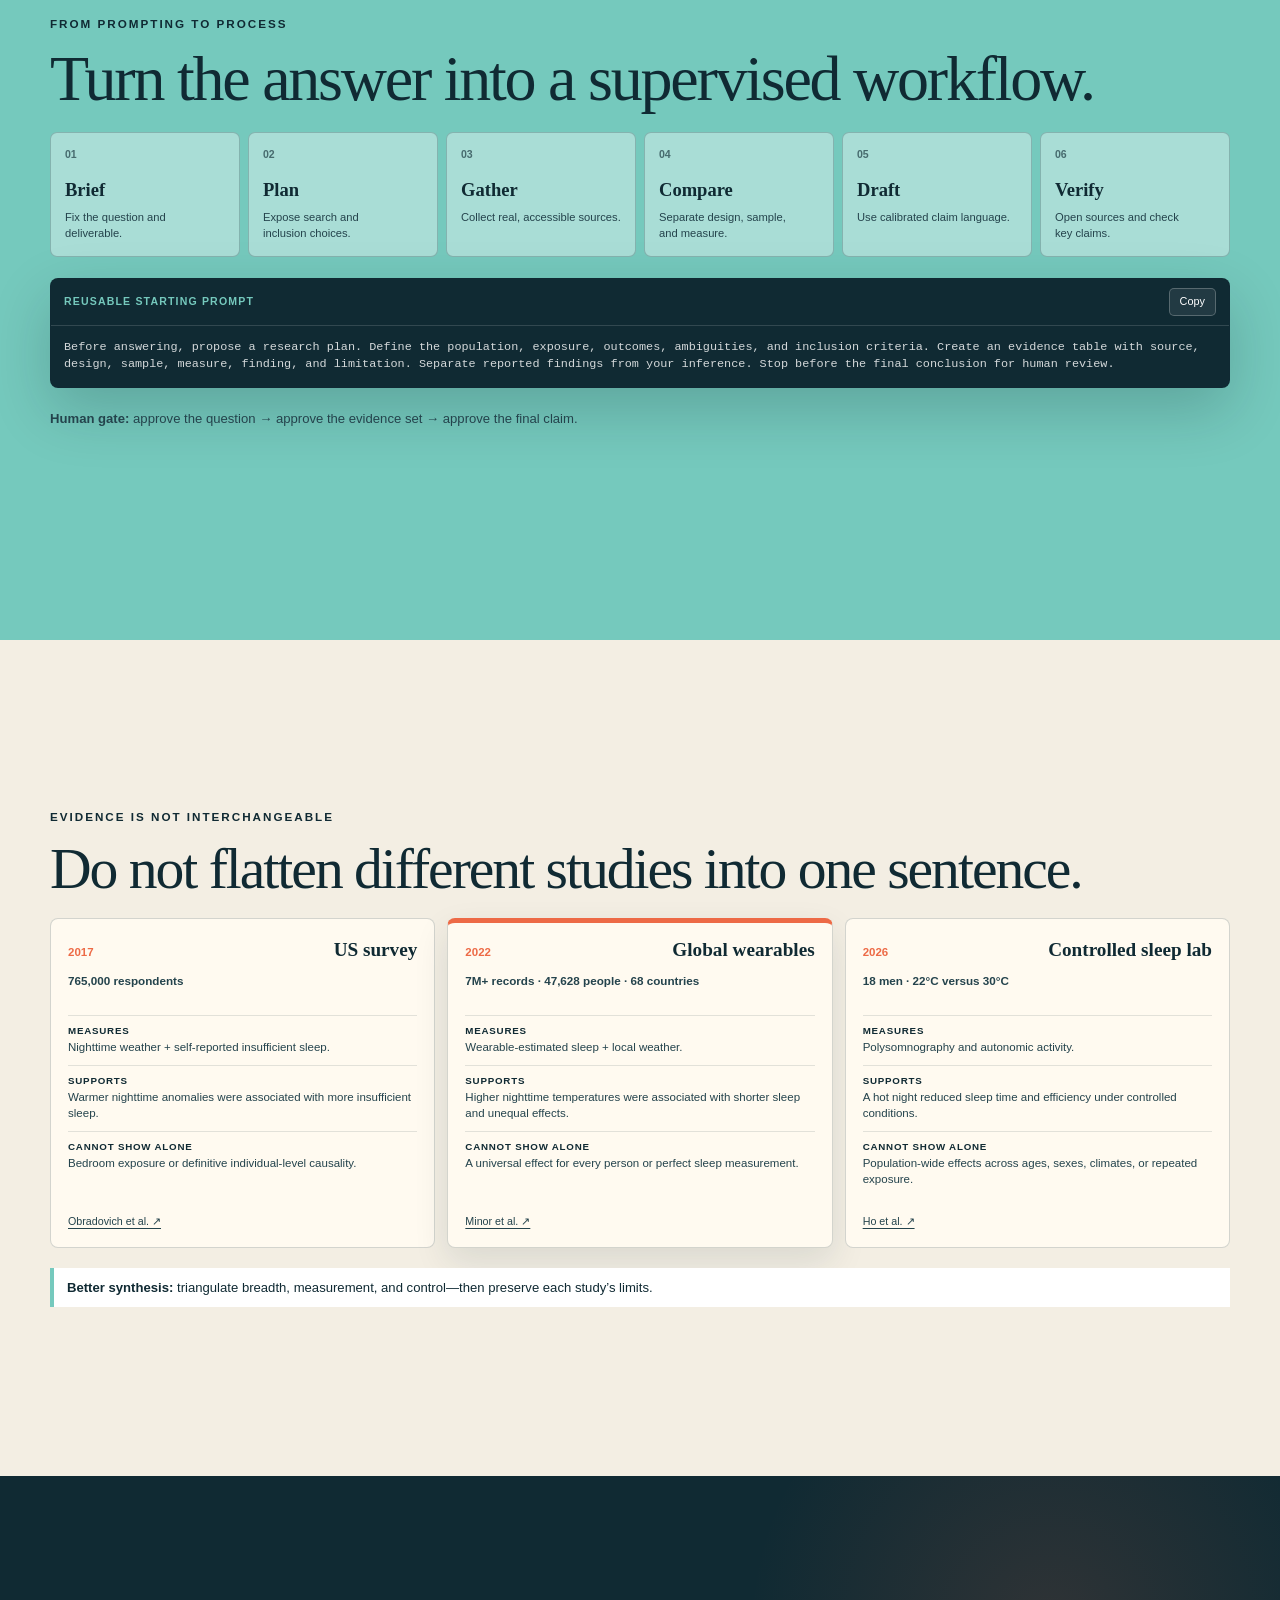
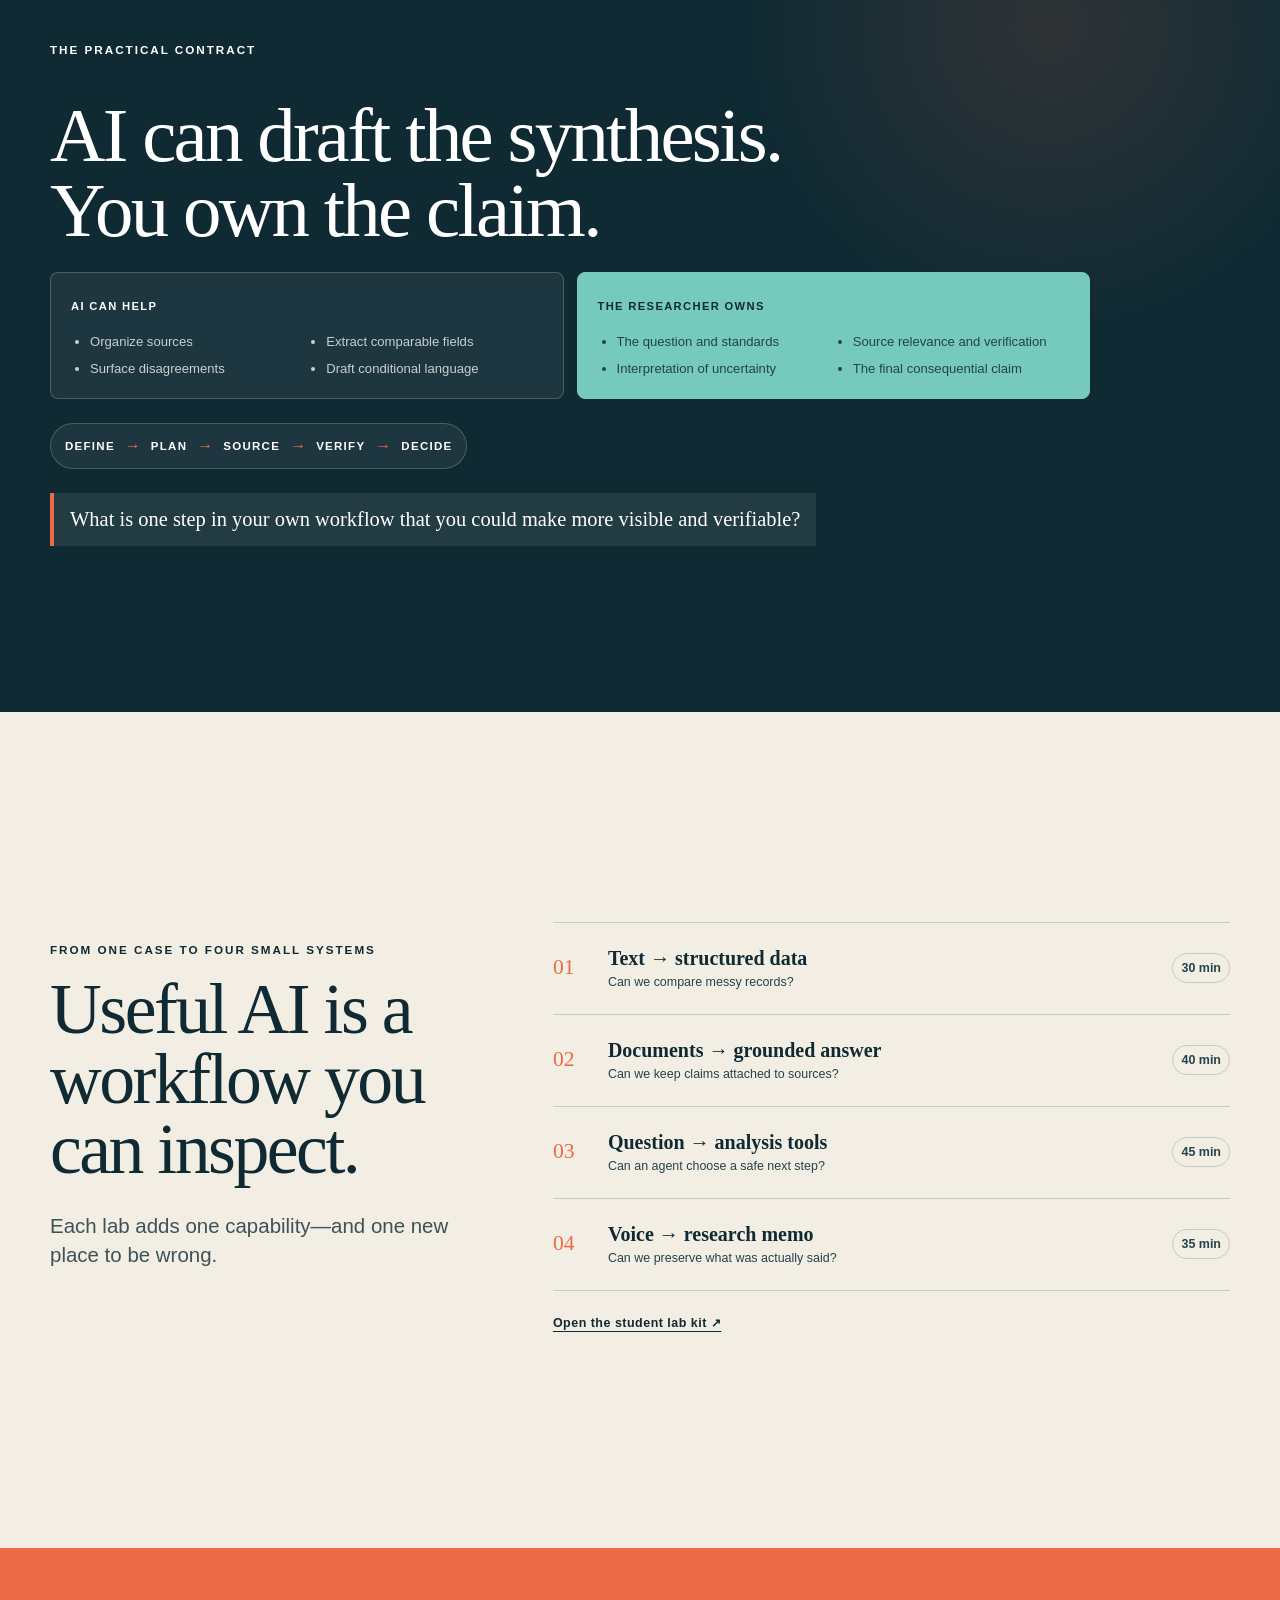
==== commit 104401f7: "Add clear case studies section break" ====
--- a/story_deck/index.html
+++ b/story_deck/index.html
@@ -455,9 +455,9 @@
       </aside>
     </section>
 
-    <section class="slide dark practice-bridge" id="slide-16" data-title="Case studies · useful work" data-time="25:00–27:00" aria-labelledby="title-16">
+    <section class="slide dark practice-bridge" id="slide-16" data-title="From fluent answers to useful work" data-time="25:00–27:00" aria-labelledby="title-16">
       <div class="slide-content practice-bridge-content">
-        <p class="eyebrow">Case studies · from capability to practice</p>
+        <p class="eyebrow">From understanding to use</p>
         <h2 id="title-16">A fluent answer is not yet a useful result.</h2>
         <div class="trust-contrast">
           <article><span>What the model can do</span><strong>Produce a plausible answer quickly.</strong></article>
@@ -473,6 +473,24 @@
           <div><dt>Say</dt><dd>“We now know enough about how the model works. Let’s use it—and examine the workflow that turns model output into something we can responsibly use.”</dd></div>
           <div><dt>Ask</dt><dd>Give students 30 seconds to think, then take two examples of tasks where confident errors would matter.</dd></div>
           <div><dt>Transition</dt><dd>Introduce one research question that initially appears simple but contains several hidden choices.</dd></div>
+        </dl>
+      </aside>
+    </section>
+
+    <section class="slide coral case-studies-divider" id="slide-case-studies" data-title="Case studies" data-time="27:00" aria-labelledby="title-case-studies">
+      <div class="slide-content lab-break-layout">
+        <p class="eyebrow">Part two</p>
+        <h2 id="title-case-studies">Case studies</h2>
+        <p>Build it. Test it. Inspect what fails.</p>
+        <div class="break-mark" aria-hidden="true">→</div>
+      </div>
+      <aside class="speaker-notes" aria-label="Presenter notes for the case studies section break">
+        <p class="notes-label">Presenter notes</p>
+        <dl>
+          <div><dt>Purpose</dt><dd>Create an unmistakable break between the conceptual opening and the applied portion of the course.</dd></div>
+          <div><dt>Do</dt><dd>Pause. Ask students to shift from listening to analyzing and to be ready to work in pairs.</dd></div>
+          <div><dt>Say</dt><dd>“From here on, every idea appears inside a real task. We will build or inspect a workflow, test it, and look closely at what fails.”</dd></div>
+          <div><dt>Transition</dt><dd>Begin with a research-synthesis case: what does heat do to human sleep?</dd></div>
         </dl>
       </aside>
     </section>
@@ -1043,6 +1061,6 @@
   </dialog>
 
   <div class="toast" id="toast" role="status" aria-live="polite"></div>
-  <script src="app.js?v=20260823-practical"></script>
+  <script src="app.js?v=20260823-cases"></script>
 </body>
 </html>
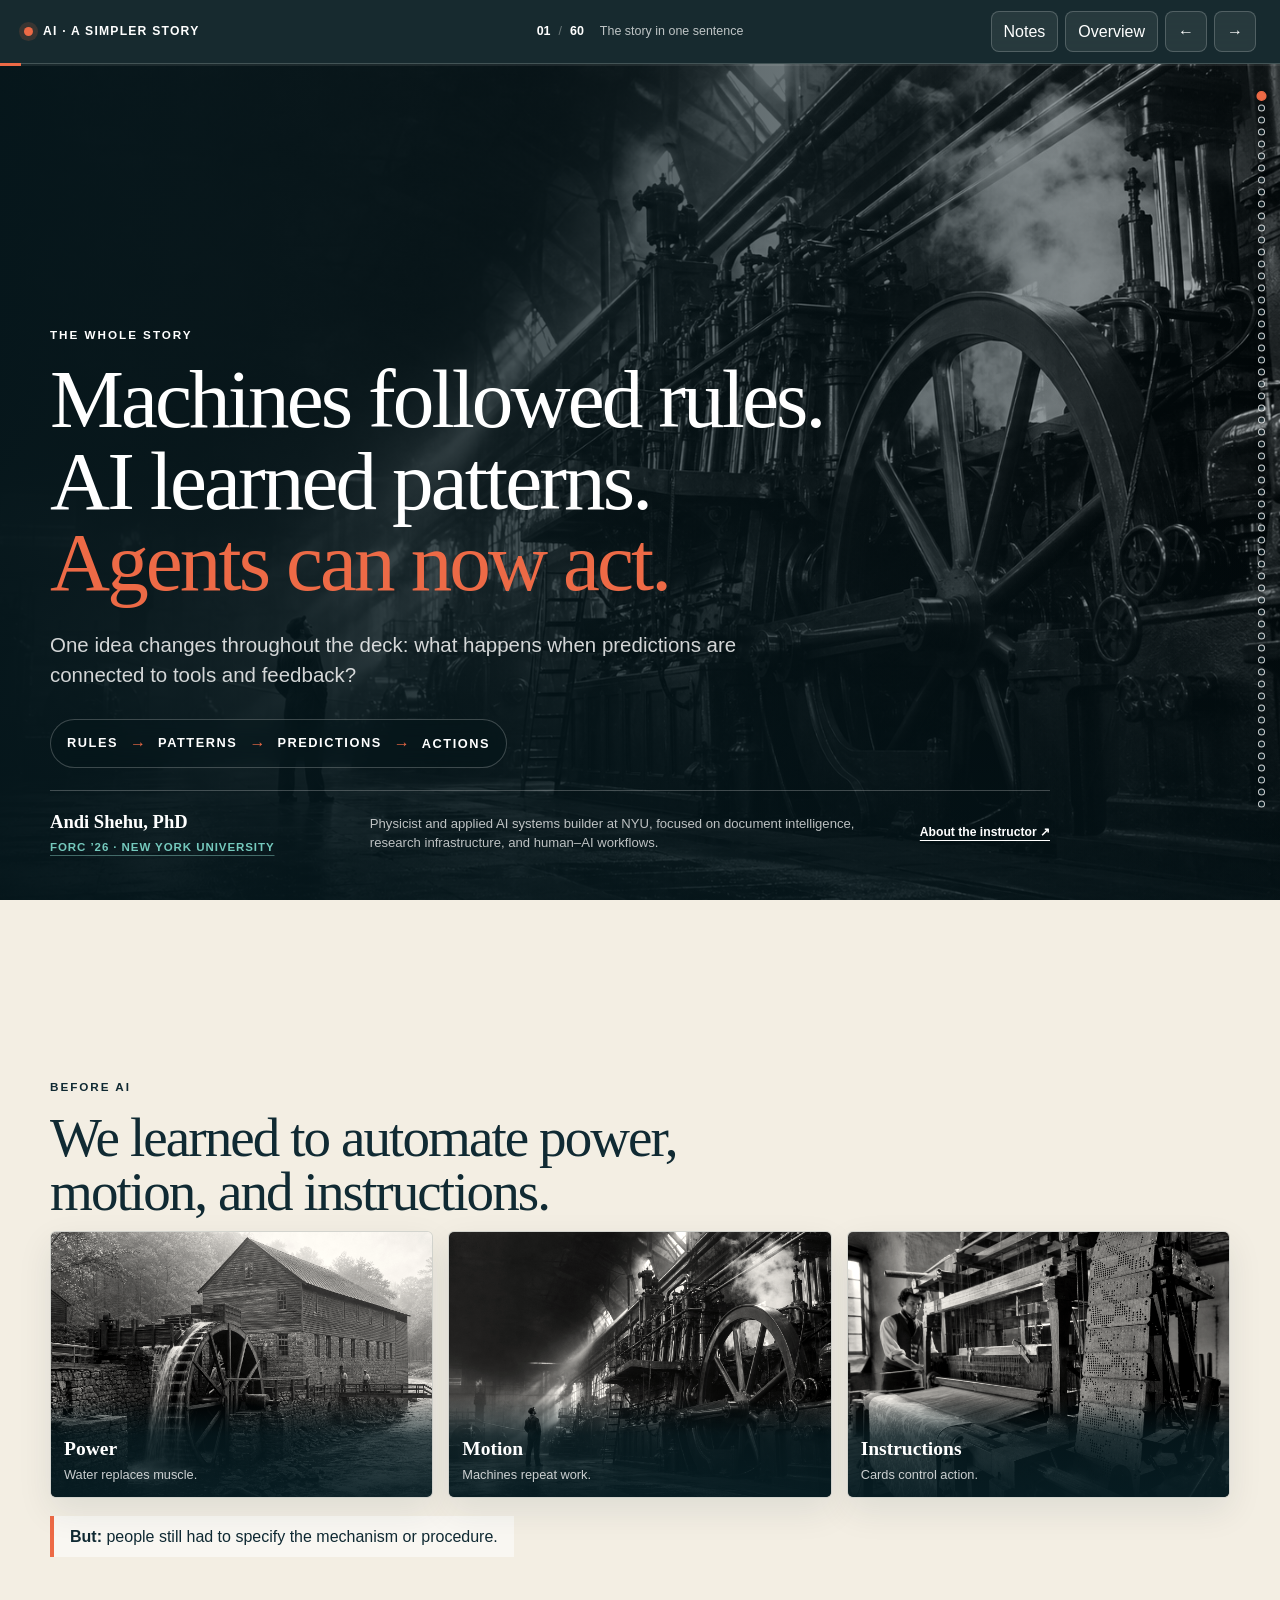
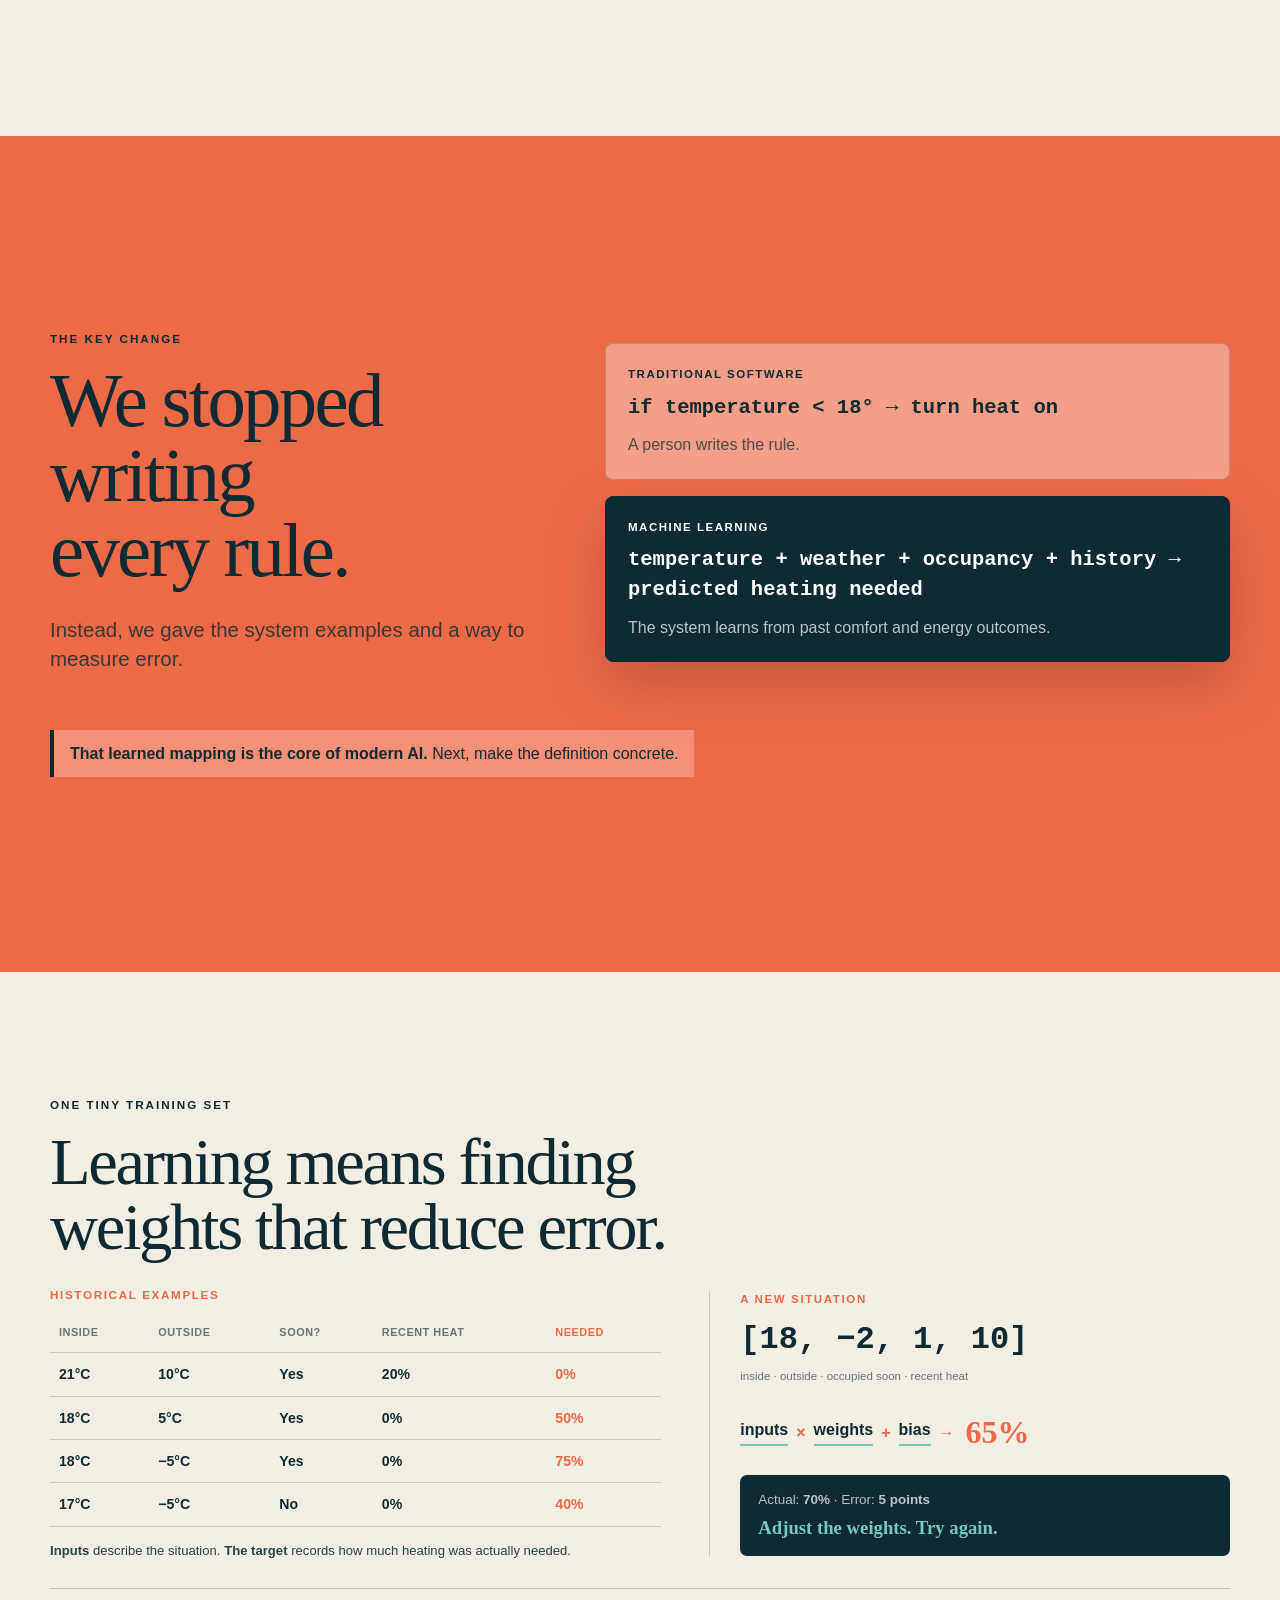
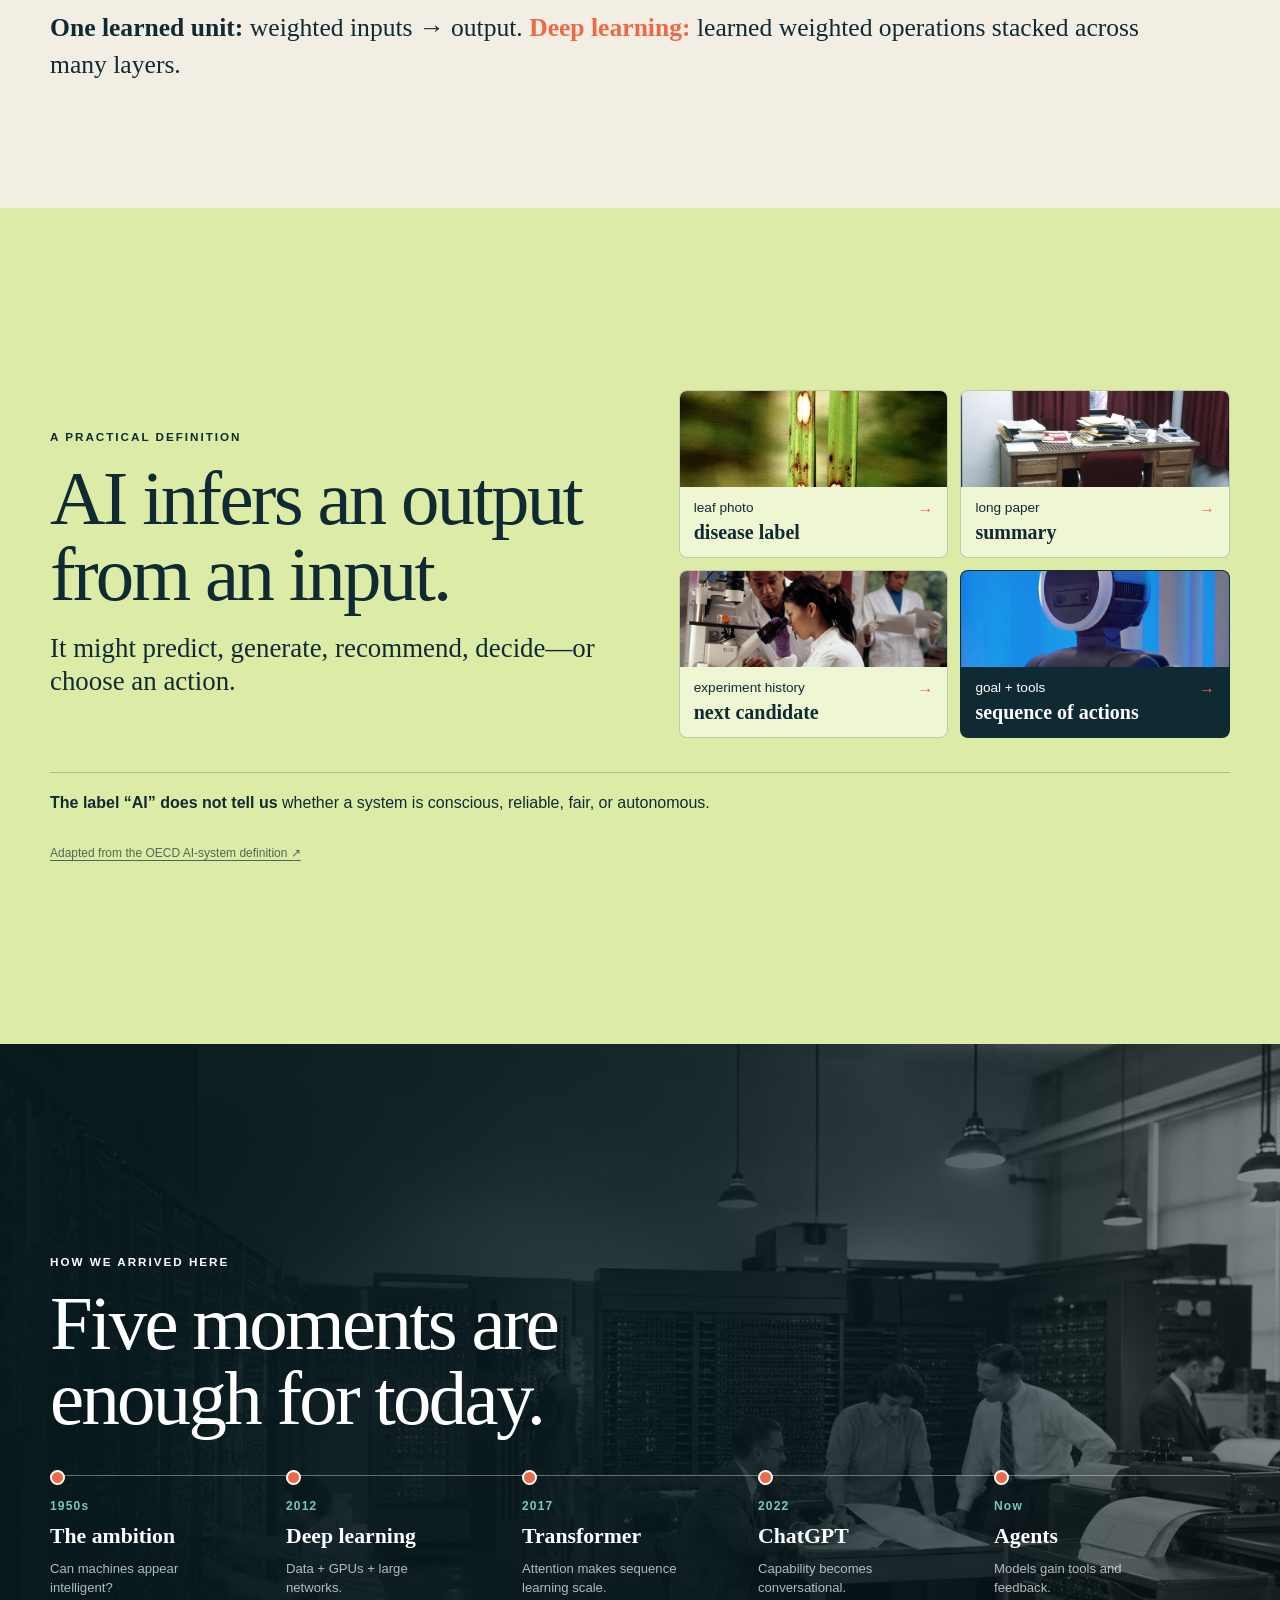
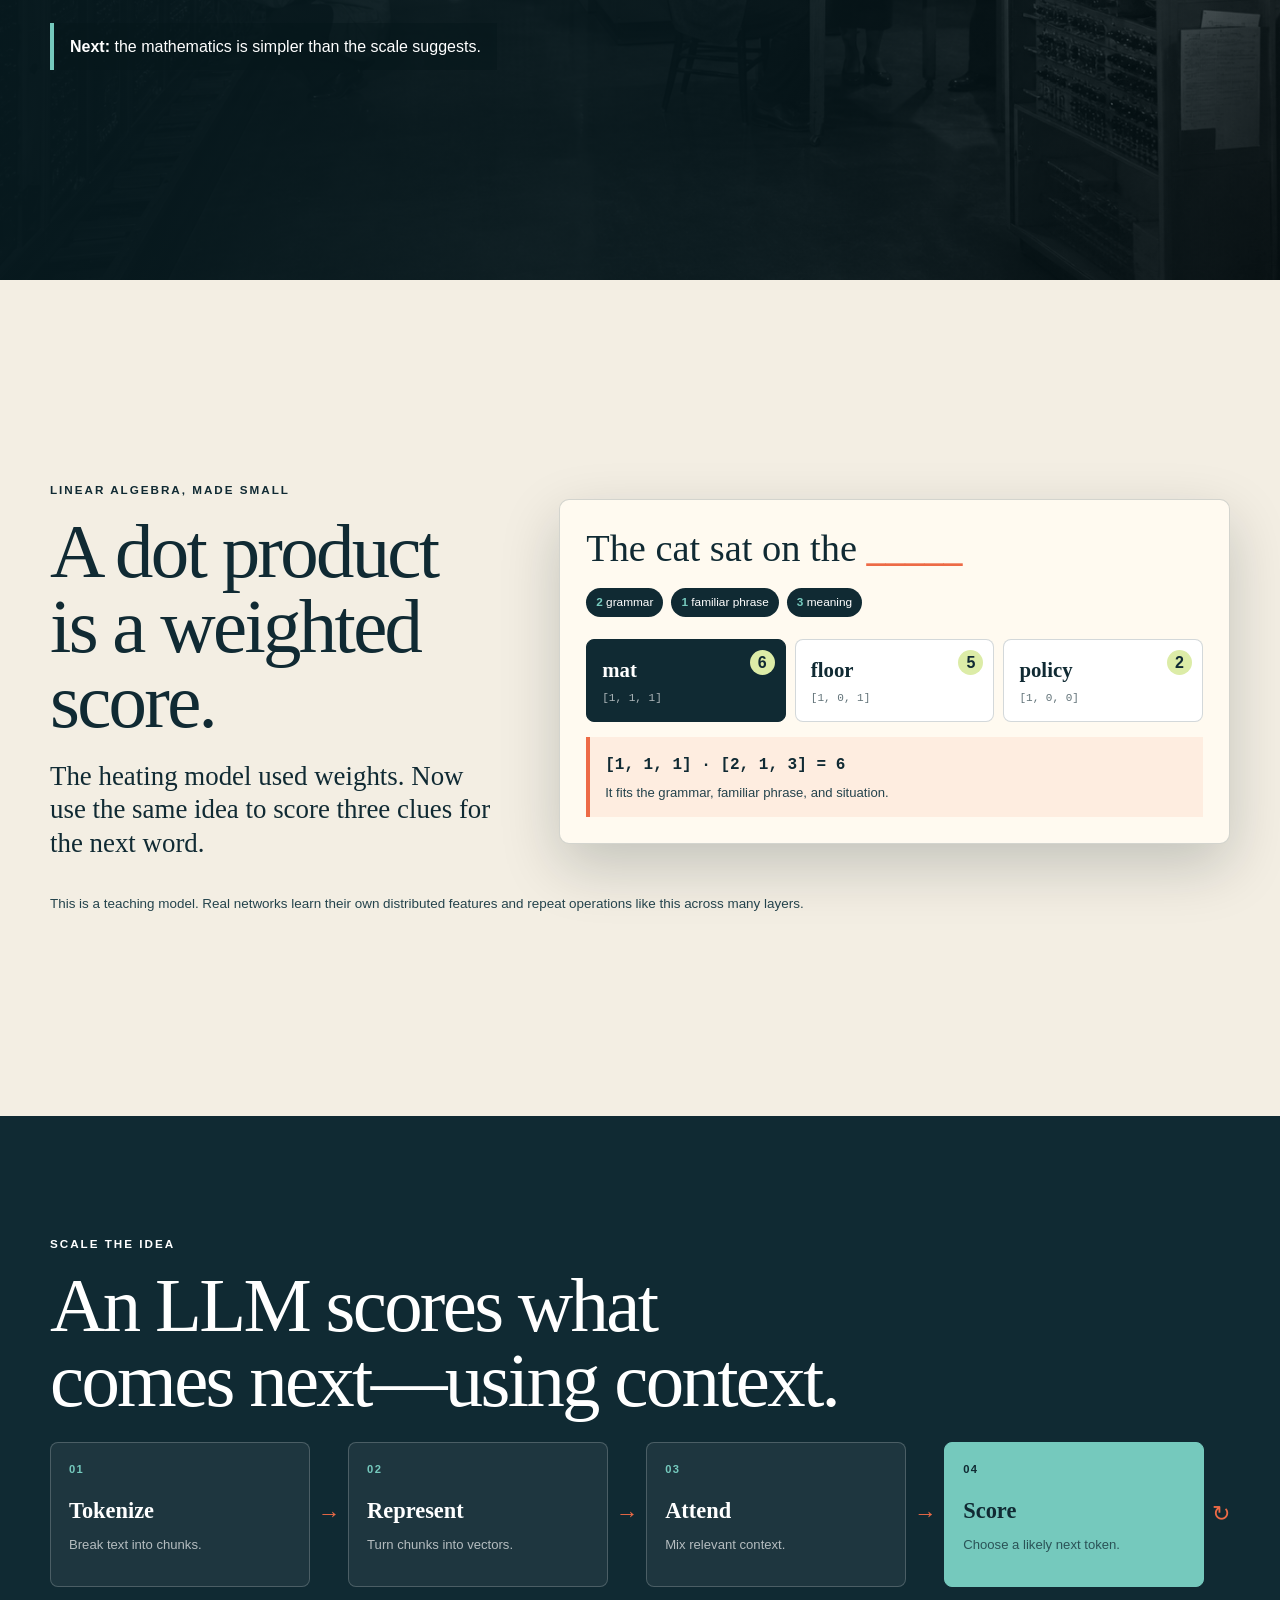
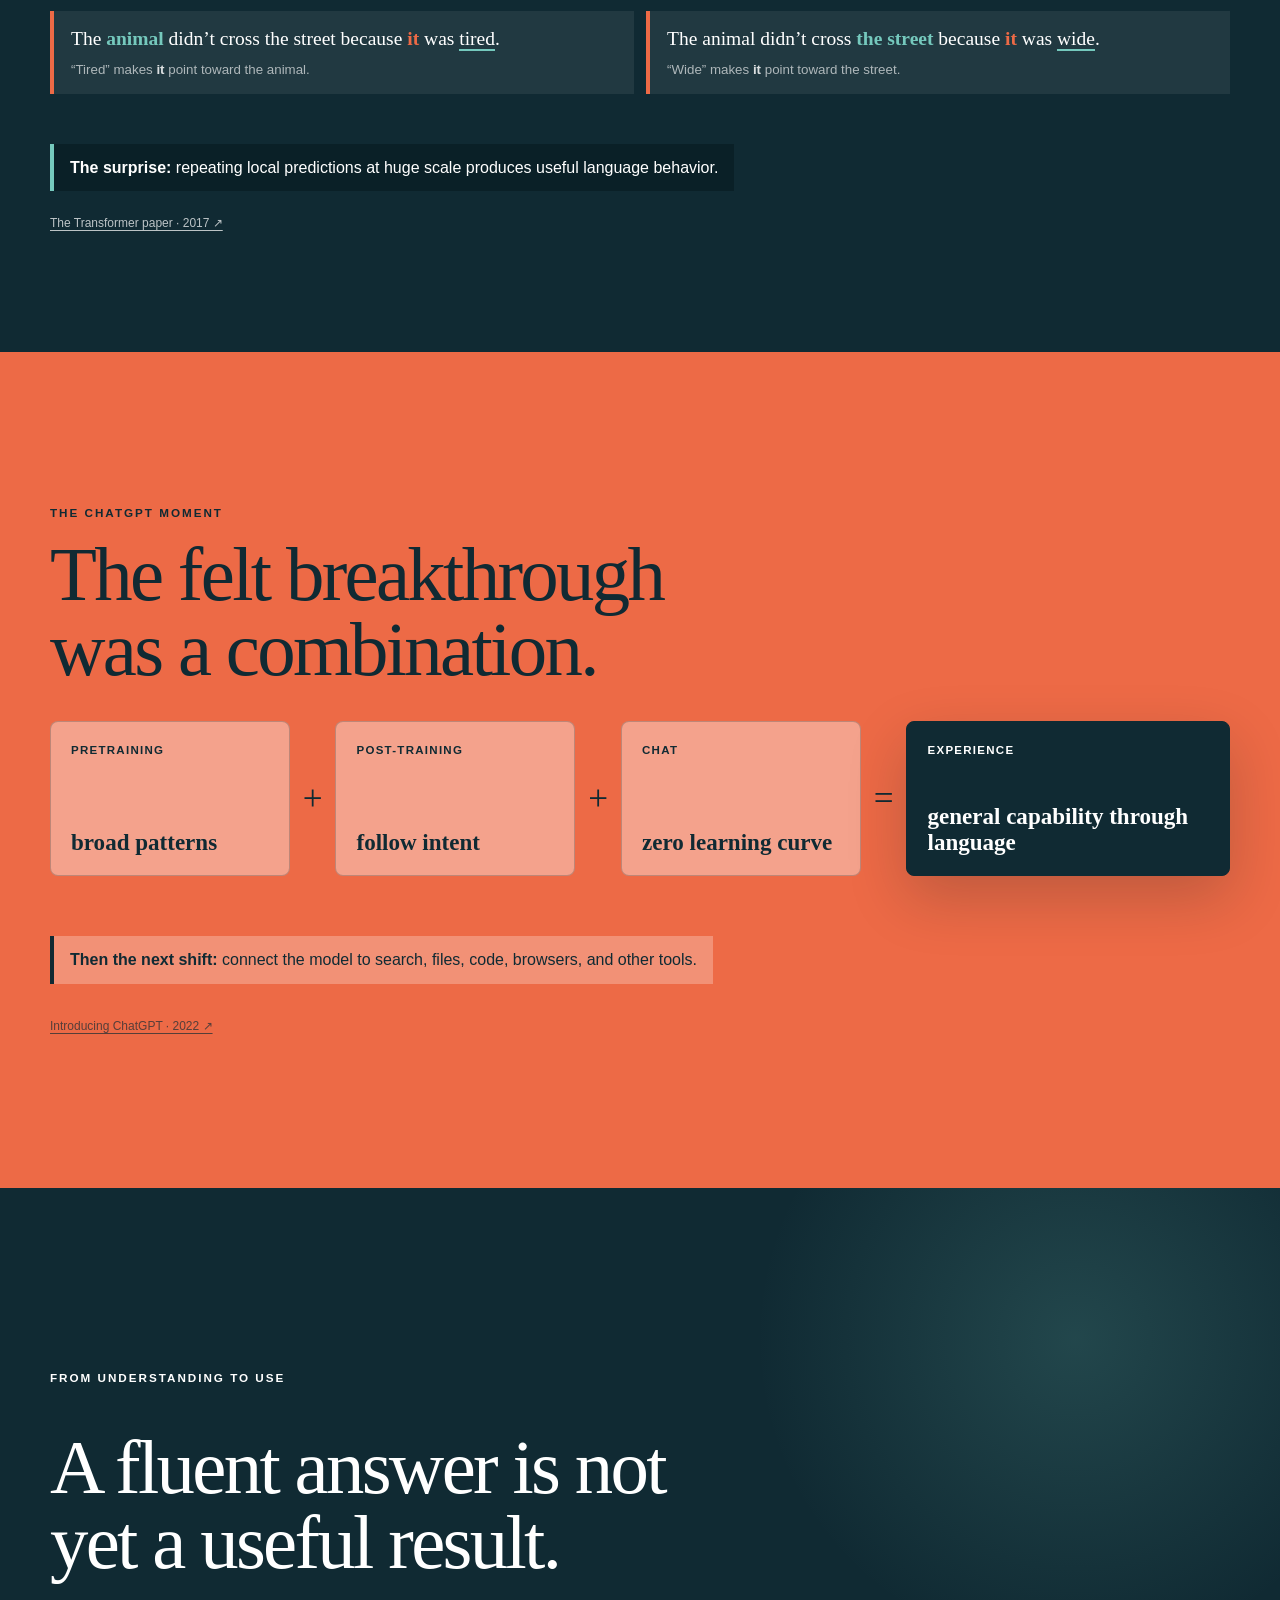
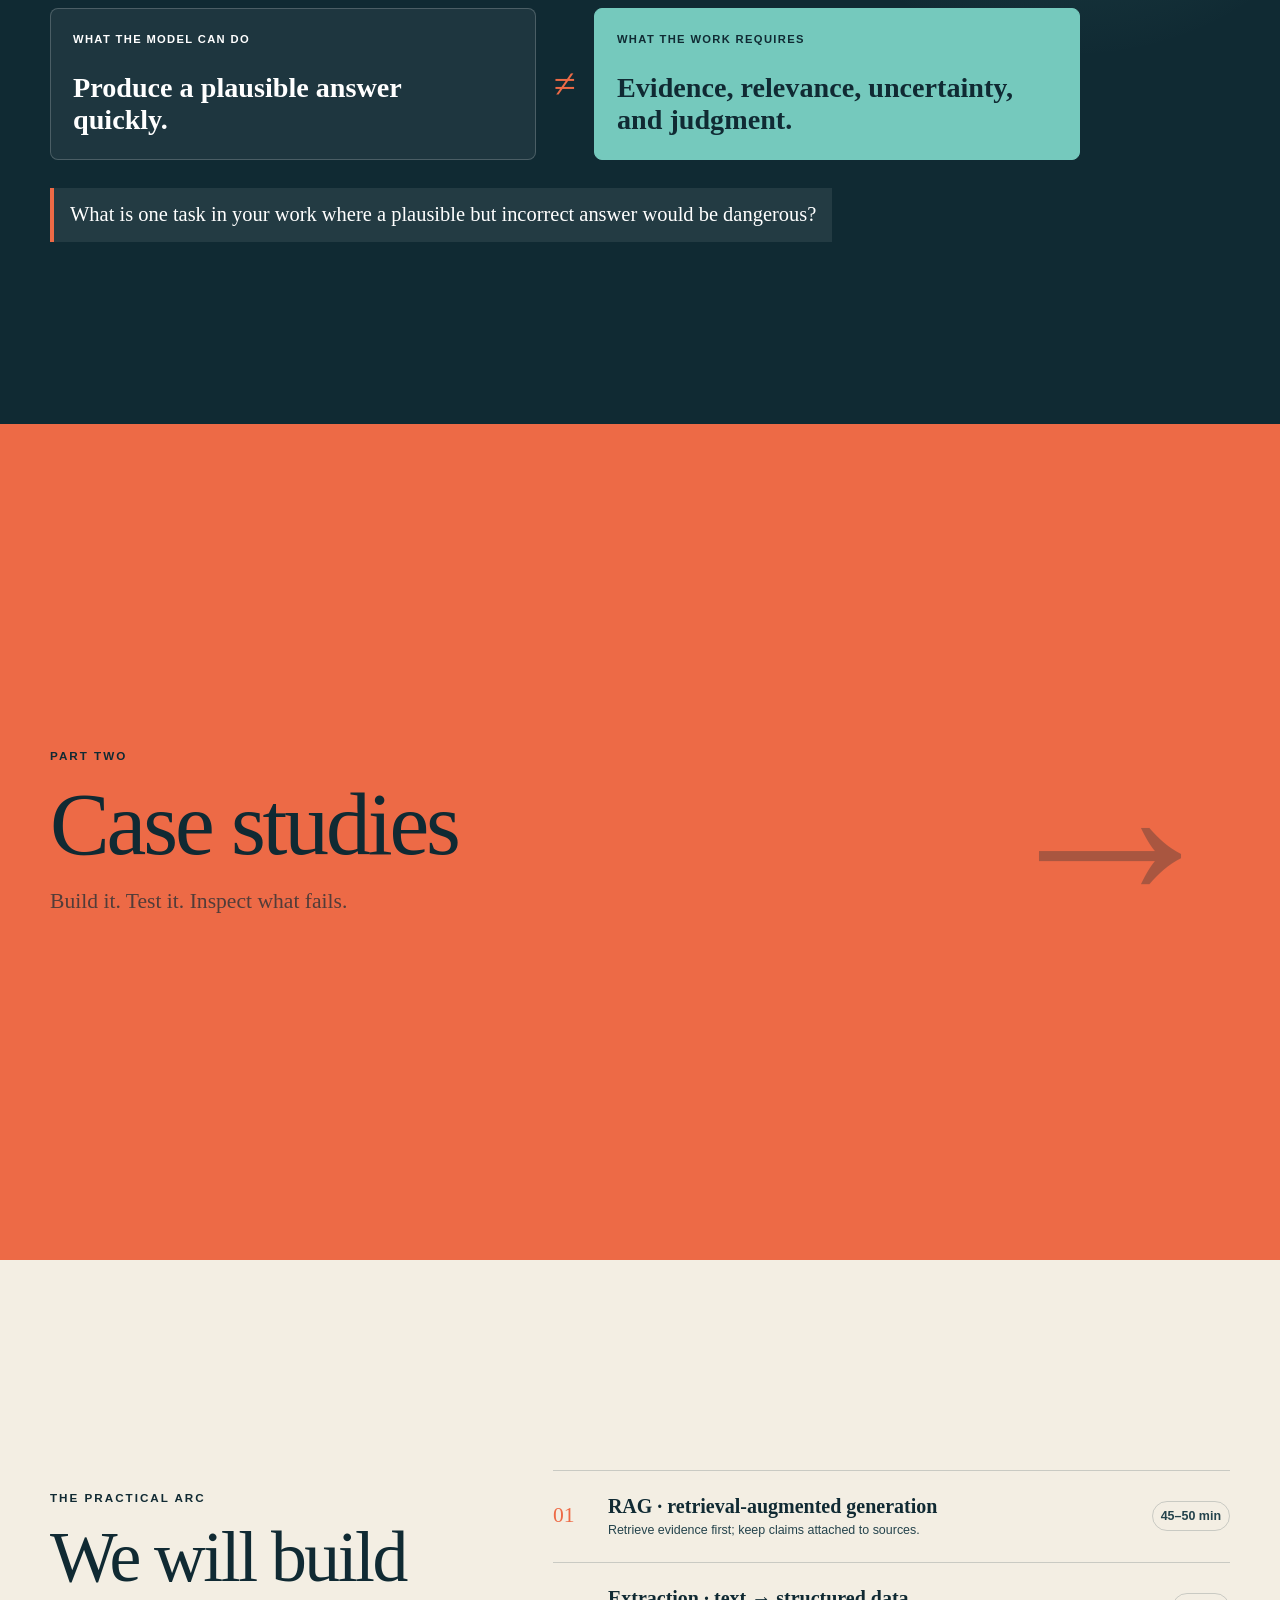
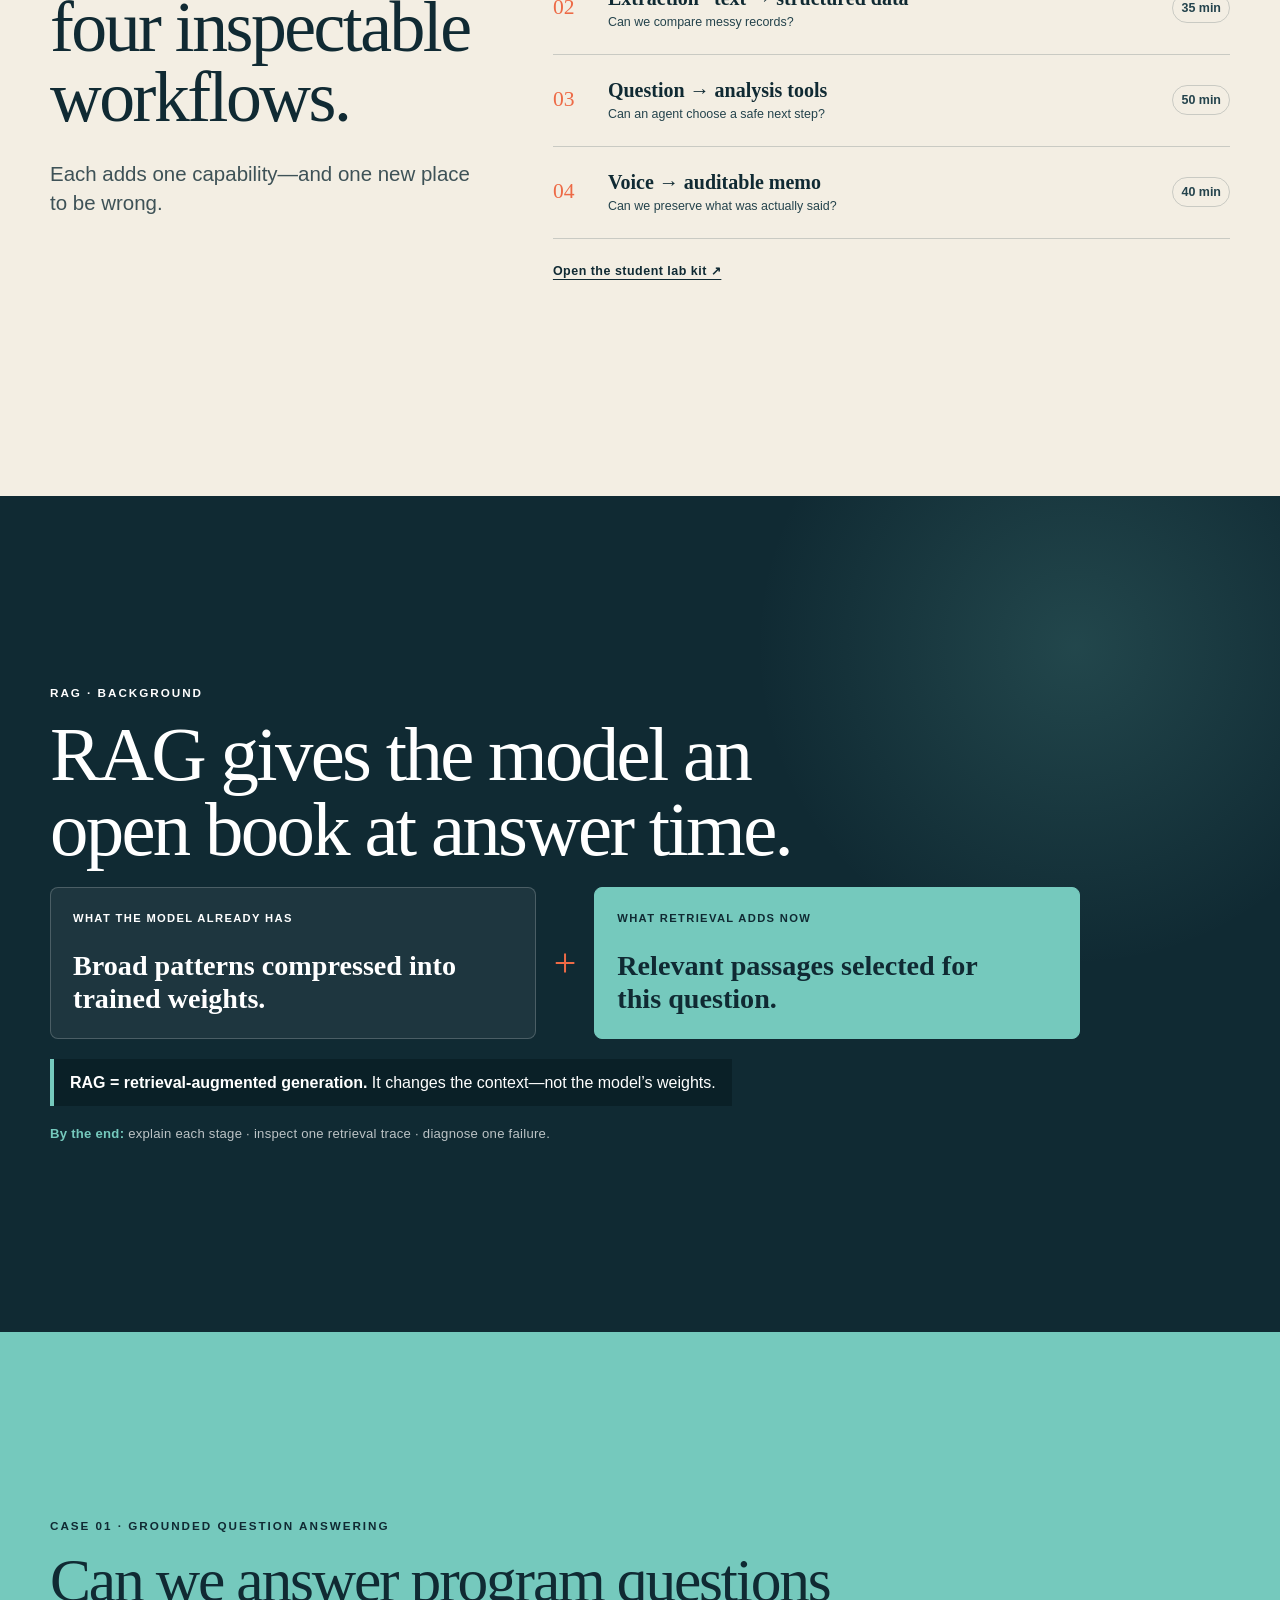
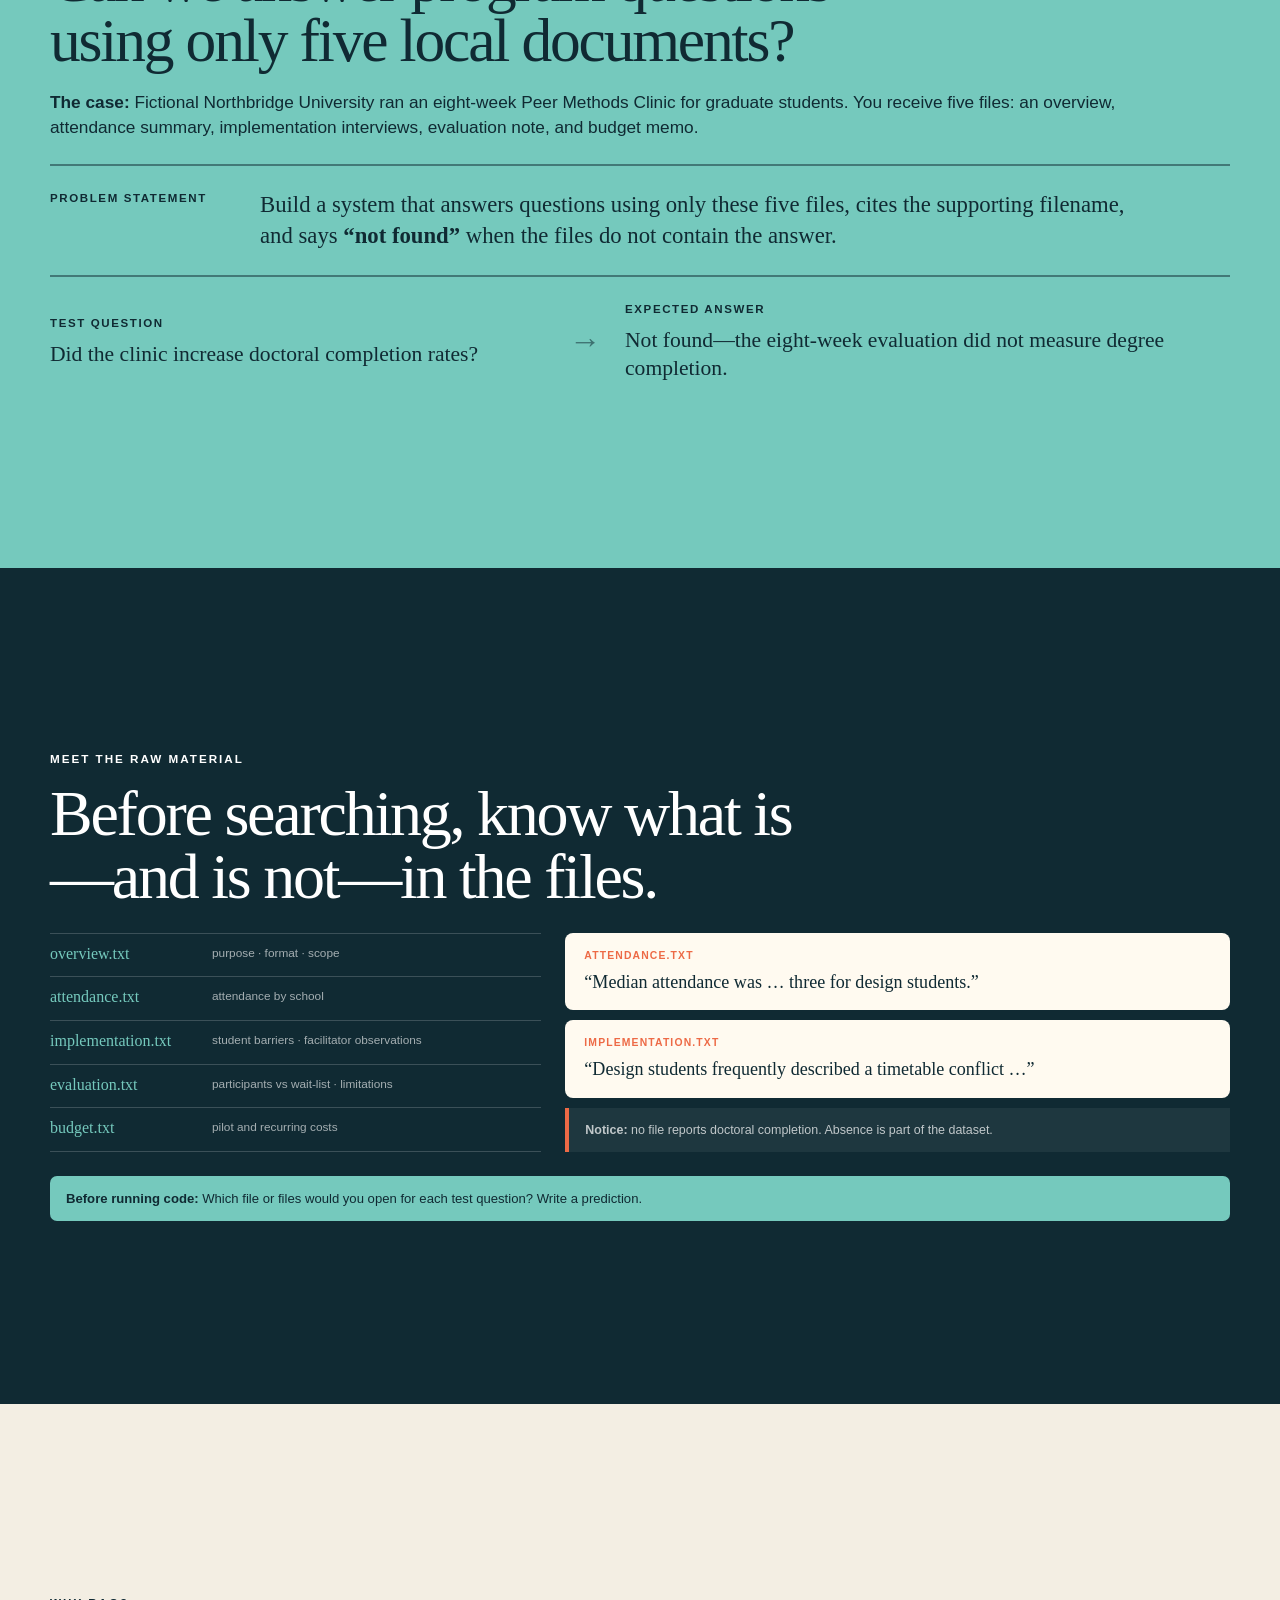
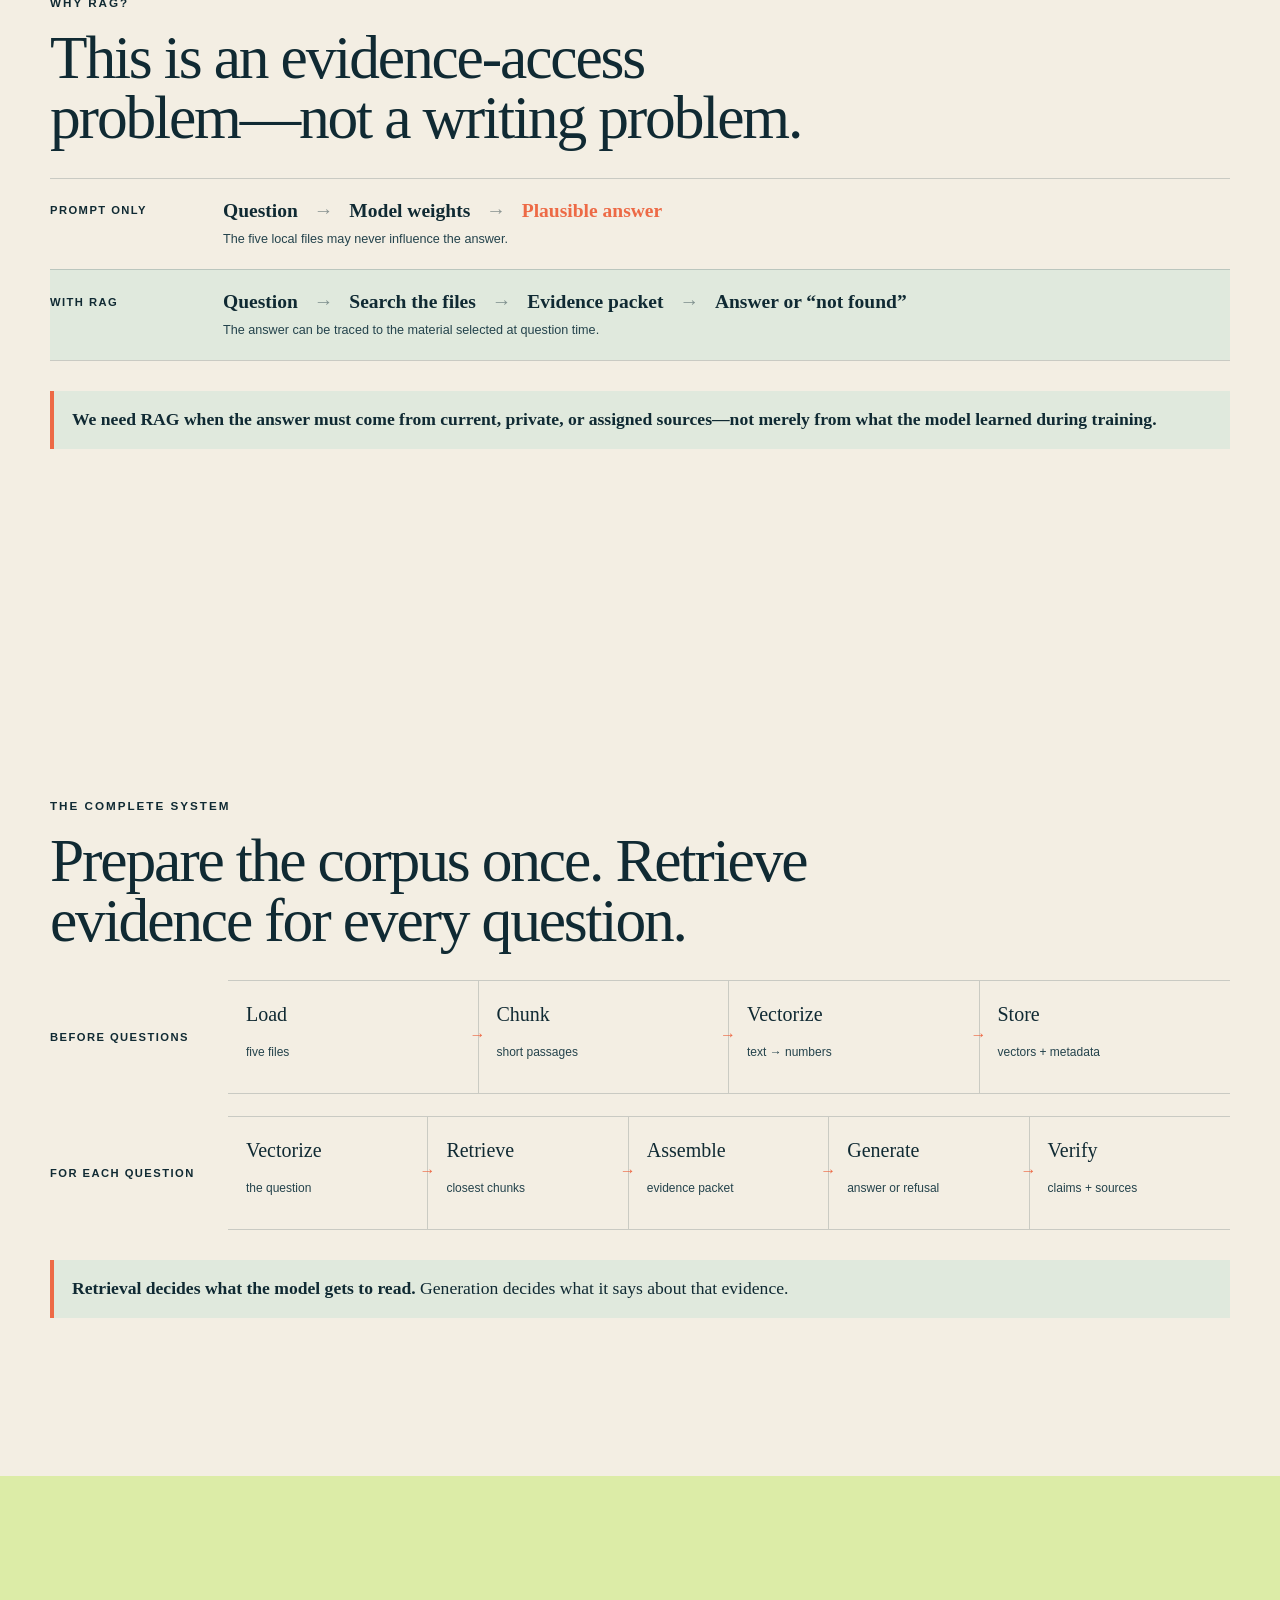
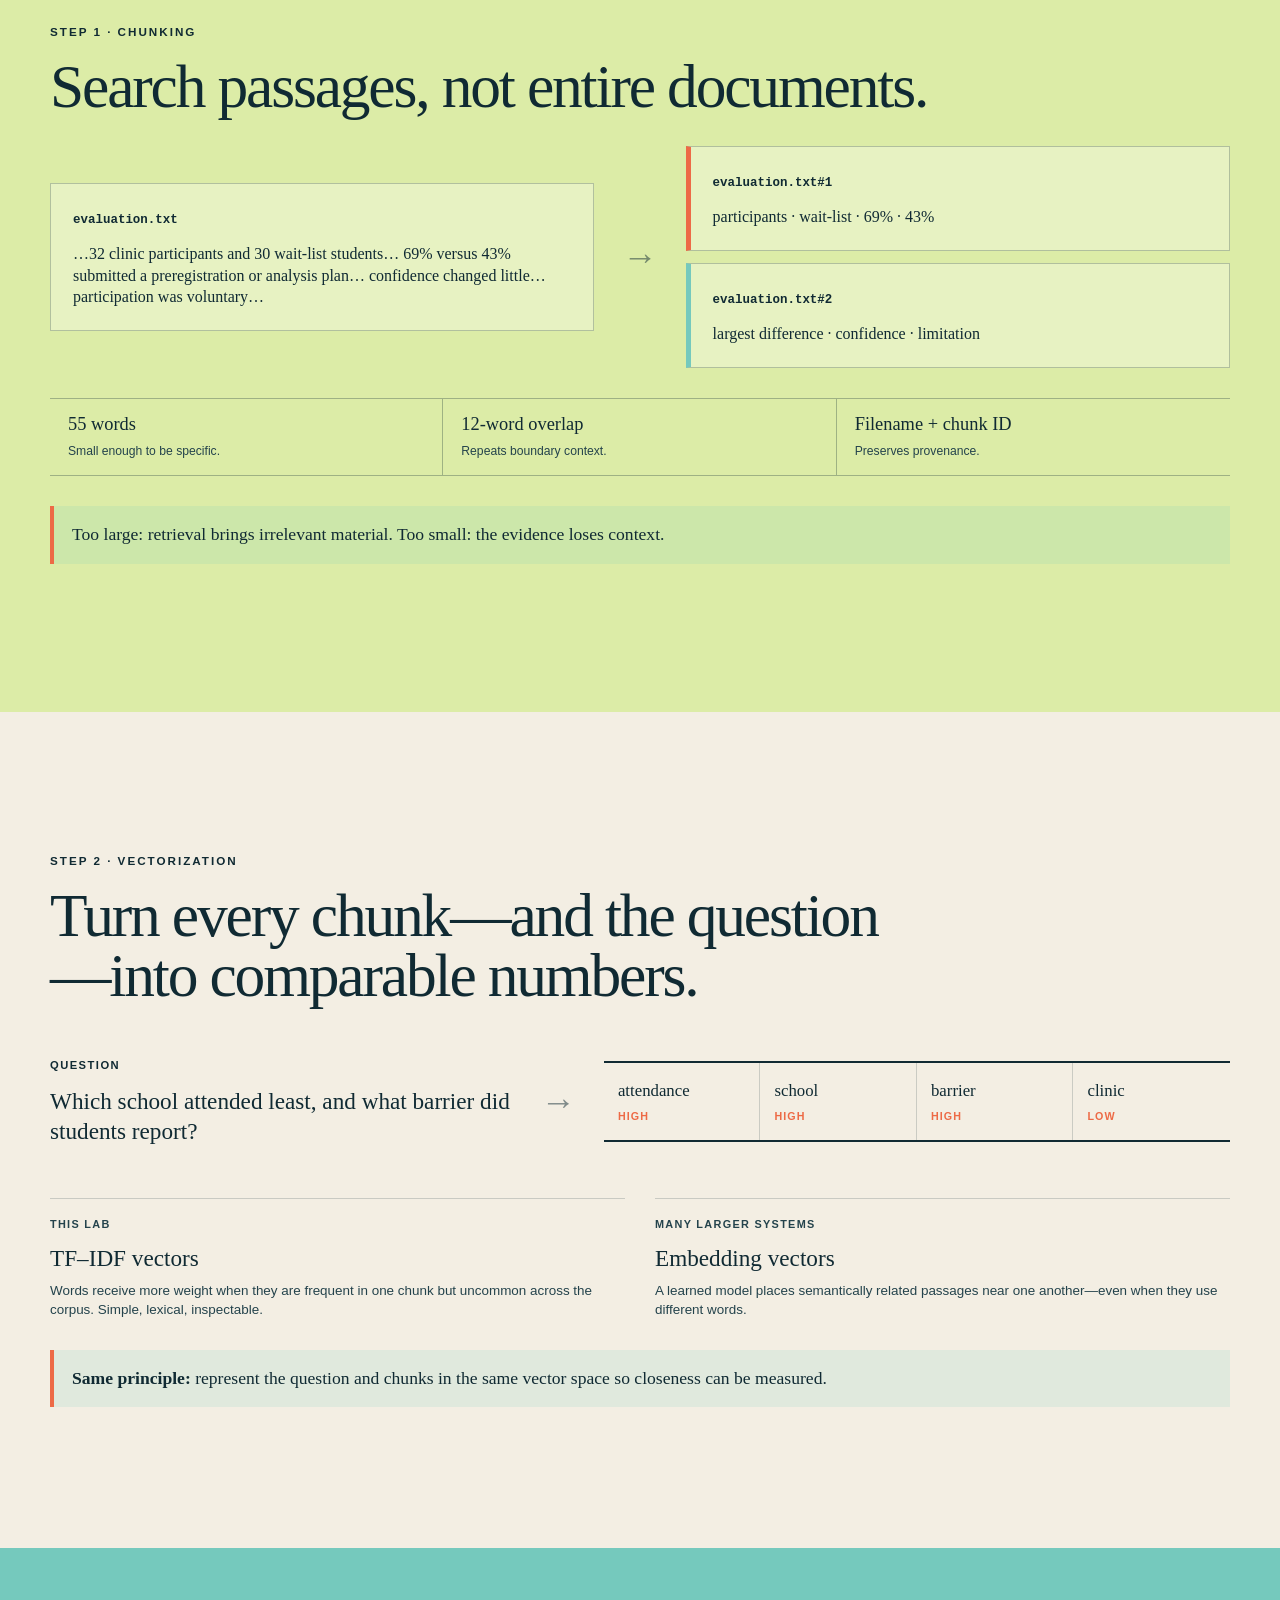
==== commit 201b2d3c: "Strengthen hands-on AI case studies" ====
--- a/story_deck/index.html
+++ b/story_deck/index.html
@@ -6,7 +6,7 @@
   <meta name="description" content="A student-facing introduction and practical AI lab sequence: from rules and learned patterns to language models, grounded systems, agents, voice, evidence, and trustworthy AI-assisted work.">
   <meta name="theme-color" content="#102a33">
   <title>AI: From Rules to Real-World Agents</title>
-  <link rel="stylesheet" href="styles.css">
+  <link rel="stylesheet" href="styles.css?v=20260824-hands-on-cases">
 </head>
 <body>
   <a class="skip-link" href="#slide-1">Skip to slides</a>
@@ -495,10 +495,38 @@
       </aside>
     </section>
 
-    <section class="slide lime case-slide" id="slide-17" data-title="The case question" data-time="27:00–30:00" aria-labelledby="title-17">
+    <section class="slide dark practice-bridge rag-intro-slide" id="slide-rag-intro" data-title="RAG background" data-time="RAG · 1 min" aria-labelledby="title-rag-intro">
+      <div class="slide-content practice-bridge-content">
+        <div>
+          <p class="eyebrow">RAG · background</p>
+          <h2 id="title-rag-intro">RAG gives the model an open book at answer time.</h2>
+        </div>
+        <div class="trust-contrast" aria-label="A model's trained weights plus retrieved passages">
+          <article><span>What the model already has</span><strong>Broad patterns compressed into trained weights.</strong></article>
+          <i>+</i>
+          <article class="trustworthy"><span>What retrieval adds now</span><strong>Relevant passages selected for this question.</strong></article>
+        </div>
+        <p class="bridge light-bridge"><b>RAG = retrieval-augmented generation.</b> It changes the context—not the model’s weights.</p>
+        <p class="rag-learning-contract"><b>By the end:</b> explain each stage · inspect one retrieval trace · diagnose one failure.</p>
+      </div>
+      <aside class="speaker-notes" aria-label="Presenter notes for the RAG background slide">
+        <p class="notes-label">Presenter notes</p>
+        <dl>
+          <div><dt>Purpose</dt><dd>Define RAG before discussing its motivation or architecture, and distinguish it from training or fine-tuning.</dd></div>
+          <div><dt>Time</dt><dd>One minute. Treat this as the learning contract, not a history lecture.</dd></div>
+          <div><dt>Say</dt><dd>“The model brings broad patterns learned during training. The retrieval system brings a small set of passages selected for this question. Generation then happens with both.”</dd></div>
+          <div><dt>Background</dt><dd>The term retrieval-augmented generation was introduced in 2020 for systems that combine external retrieval with neural text generation. The source collection remains outside the model and can change without retraining it.</dd></div>
+          <div><dt>Clarify</dt><dd>RAG does not teach the model the documents permanently. It constructs a temporary evidence packet at answer time.</dd></div>
+          <div><dt>Transition</dt><dd>Meet the five-document problem we will use to make every part of that definition visible.</dd></div>
+          <div><dt>[Sources]</dt><dd><a href="https://arxiv.org/abs/2005.11401" target="_blank" rel="noreferrer">Lewis et al. · Retrieval-Augmented Generation</a></dd></div>
+        </dl>
+      </aside>
+    </section>
+
+    <section class="retired-slide lime case-slide" id="slide-17" hidden data-title="The case question" data-time="27:00–30:00" aria-labelledby="title-17">
       <div class="slide-content case-layout">
         <div>
-          <p class="eyebrow">A concrete case</p>
+          <p class="eyebrow">RAG worked example · research synthesis</p>
           <h2 id="title-17">What does heat do to human sleep?</h2>
           <p class="definition">The question sounds clear. It is not yet researchable.</p>
         </div>
@@ -524,7 +552,7 @@
       </aside>
     </section>
 
-    <section class="slide coral quality-slide" id="slide-18" data-title="Define good first" data-time="30:00–34:00" aria-labelledby="title-18">
+    <section class="retired-slide coral quality-slide" id="slide-18" hidden data-title="Define good first" data-time="30:00–34:00" aria-labelledby="title-18">
       <div class="slide-content quality-layout">
         <div>
           <p class="eyebrow">Before the prompt</p>
@@ -550,7 +578,7 @@
       </aside>
     </section>
 
-    <section class="slide dark one-shot-slide" id="slide-19" data-title="The one-shot attempt" data-time="34:00–38:00" aria-labelledby="title-19">
+    <section class="retired-slide dark one-shot-slide" id="slide-19" hidden data-title="The one-shot attempt" data-time="34:00–38:00" aria-labelledby="title-19">
       <div class="slide-content one-shot-layout">
         <div>
           <p class="eyebrow">The tempting shortcut</p>
@@ -577,7 +605,7 @@
       </aside>
     </section>
 
-    <section class="slide paper audit-slide" id="slide-20" data-title="Audit the claims" data-time="38:00–44:00" aria-labelledby="title-20">
+    <section class="retired-slide paper audit-slide" id="slide-20" hidden data-title="Audit the claims" data-time="38:00–44:00" aria-labelledby="title-20">
       <div class="slide-content audit-layout">
         <div>
           <p class="eyebrow">Interactive claim audit</p>
@@ -603,7 +631,7 @@
       </aside>
     </section>
 
-    <section class="slide teal workflow-slide" id="slide-21" data-title="Build a supervised workflow" data-time="44:00–49:00" aria-labelledby="title-21">
+    <section class="retired-slide teal workflow-slide" id="slide-21" hidden data-title="Build a supervised workflow" data-time="44:00–49:00" aria-labelledby="title-21">
       <div class="slide-content workflow-layout">
         <div>
           <p class="eyebrow">From prompting to process</p>
@@ -634,7 +662,7 @@
       </aside>
     </section>
 
-    <section class="slide paper evidence-table-slide" id="slide-22" data-title="Compare the evidence" data-time="49:00–53:00" aria-labelledby="title-22">
+    <section class="retired-slide paper evidence-table-slide" id="slide-22" hidden data-title="Compare the evidence" data-time="49:00–53:00" aria-labelledby="title-22">
       <div class="slide-content evidence-table-layout">
         <div>
           <p class="eyebrow">Evidence is not interchangeable</p>
@@ -673,7 +701,7 @@
       </aside>
     </section>
 
-    <section class="slide dark practice-close" id="slide-23" data-title="What remains human" data-time="53:00–55:00" aria-labelledby="title-23">
+    <section class="retired-slide dark practice-close" id="slide-23" hidden data-title="What remains human" data-time="53:00–55:00" aria-labelledby="title-23">
       <div class="slide-content practice-close-layout">
         <p class="eyebrow">The practical contract</p>
         <h2 id="title-23">AI can draft the synthesis. You own the claim.</h2>
@@ -690,59 +718,253 @@
           <div><dt>Purpose</dt><dd>End the practical block with a clear division of labor and a memorable method.</dd></div>
           <div><dt>Say</dt><dd>“The goal is not maximal automation. It is a workflow where assistance is useful, evidence remains inspectable, and responsibility has a name.”</dd></div>
           <div><dt>Ask</dt><dd>Students write one workflow step they will make more visible or verifiable. Invite two brief responses.</dd></div>
-          <div><dt>Close</dt><dd>Repeat the five verbs: define, plan, source, verify, decide.</dd></div>
-        </dl>
-      </aside>
-    </section>
-
-    <section class="slide paper lab-roadmap-slide" id="slide-24" data-title="Four systems we will build" data-time="55:00–60:00" aria-labelledby="title-24">
+          <div><dt>Transition</dt><dd>Repeat the five verbs—define, plan, source, verify, decide—then test the same retrieval boundaries on a tiny document collection.</dd></div>
+        </dl>
+      </aside>
+    </section>
+
+    <section class="slide paper rag-architecture-slide" id="slide-rag-architecture" data-title="The complete RAG pipeline" data-time="RAG · 2 min" aria-labelledby="title-rag-architecture">
+      <div class="slide-content rag-architecture-layout">
+        <div><p class="eyebrow">The complete system</p><h2 id="title-rag-architecture">Prepare the corpus once. Retrieve evidence for every question.</h2></div>
+        <div class="rag-phase-rows" aria-label="RAG preparation and question-time phases">
+          <div class="rag-phase-row"><span>Before questions</span><ol><li><b>Load</b><small>five files</small></li><li><b>Chunk</b><small>short passages</small></li><li><b>Vectorize</b><small>text → numbers</small></li><li><b>Store</b><small>vectors + metadata</small></li></ol></div>
+          <div class="rag-phase-row rag-query-row"><span>For each question</span><ol><li><b>Vectorize</b><small>the question</small></li><li><b>Retrieve</b><small>closest chunks</small></li><li><b>Assemble</b><small>evidence packet</small></li><li><b>Generate</b><small>answer or refusal</small></li><li><b>Verify</b><small>claims + sources</small></li></ol></div>
+        </div>
+        <p class="rag-process-rule"><b>Retrieval decides what the model gets to read.</b> Generation decides what it says about that evidence.</p>
+      </div>
+      <aside class="speaker-notes" aria-label="Presenter notes for the complete RAG pipeline slide"><p class="notes-label">Presenter notes</p><dl>
+        <div><dt>Purpose</dt><dd>Give students the complete map before zooming into each component.</dd></div>
+        <div><dt>Say</dt><dd>“RAG has an offline preparation phase and an online question phase. The model appears late in the process. Most of the pipeline is information retrieval and evidence handling.”</dd></div>
+        <div><dt>Clarify</dt><dd>The small lab rebuilds the index each run for transparency. A production system would usually prepare and store the corpus separately.</dd></div>
+        <div><dt>Check</dt><dd>Ask students to point to the first stage where a generative model is required. The answer is generation; loading, chunking, vectorization, and retrieval can all happen without one.</dd></div>
+        <div><dt>Transition</dt><dd>Begin with the first design decision: what counts as one retrievable unit?</dd></div>
+        <div><dt>[Sources]</dt><dd><a href="https://arxiv.org/abs/2005.11401" target="_blank" rel="noreferrer">Lewis et al. · Retrieval-Augmented Generation</a> · <a href="../labs/02_grounded_qa/lab.py" target="_blank">Course lab implementation</a></dd></div>
+      </dl></aside>
+    </section>
+
+    <section class="slide lime rag-process-slide" id="slide-rag-chunking" data-title="Chunk the documents" data-time="RAG · 2 min" aria-labelledby="title-rag-chunking">
+      <div class="slide-content rag-process-layout">
+        <div><p class="eyebrow">Step 1 · Chunking</p><h2 id="title-rag-chunking">Search passages, not entire documents.</h2></div>
+        <div class="chunking-demo" aria-label="An evaluation document split into overlapping chunks">
+          <article class="chunk-source"><span>evaluation.txt</span><p>…32 clinic participants and 30 wait-list students… 69% versus 43% submitted a preregistration or analysis plan… confidence changed little… participation was voluntary…</p></article>
+          <i>→</i>
+          <div class="chunk-results"><article><span>evaluation.txt#1</span><p>participants · wait-list · 69% · 43%</p></article><article><span>evaluation.txt#2</span><p>largest difference · confidence · limitation</p></article></div>
+        </div>
+        <div class="chunking-rules"><p><b>55 words</b><span>Small enough to be specific.</span></p><p><b>12-word overlap</b><span>Repeats boundary context.</span></p><p><b>Filename + chunk ID</b><span>Preserves provenance.</span></p></div>
+        <p class="rag-process-note">Too large: retrieval brings irrelevant material. Too small: the evidence loses context.</p>
+      </div>
+      <aside class="speaker-notes" aria-label="Presenter notes for the chunking slide"><p class="notes-label">Presenter notes</p><dl>
+        <div><dt>Purpose</dt><dd>Explain why RAG usually retrieves passages rather than whole documents.</dd></div>
+        <div><dt>Say</dt><dd>“Chunking defines the unit search can return. We want each chunk to express one useful idea while retaining enough surrounding language to interpret it.”</dd></div>
+        <div><dt>Clarify</dt><dd>The lab uses 55-word chunks with 12-word overlap. Its documents are intentionally tiny; real documents often require structural chunking by headings, paragraphs, or sections.</dd></div>
+        <div><dt>Ask</dt><dd>What could go wrong if the percentage and the group names land in different chunks?</dd></div>
+        <div><dt>Transition</dt><dd>Once chunks exist, turn them into a representation a search algorithm can compare.</dd></div>
+        <div><dt>[Sources]</dt><dd><a href="../labs/02_grounded_qa/lab.py" target="_blank">Course lab · chunk_text and load_chunks</a></dd></div>
+      </dl></aside>
+    </section>
+
+    <section class="slide paper rag-process-slide" id="slide-rag-vectorization" data-title="Turn text into vectors" data-time="RAG · 2 min" aria-labelledby="title-rag-vectorization">
+      <div class="slide-content rag-process-layout">
+        <div><p class="eyebrow">Step 2 · Vectorization</p><h2 id="title-rag-vectorization">Turn every chunk—and the question—into comparable numbers.</h2></div>
+        <div class="vectorization-demo">
+          <div class="vector-text"><span>Question</span><strong>Which school attended least, and what barrier did students report?</strong></div>
+          <i>→</i>
+          <div class="feature-axis" aria-label="Illustrative weighted TF-IDF features"><span>attendance <b>high</b></span><span>school <b>high</b></span><span>barrier <b>high</b></span><span>clinic <b>low</b></span></div>
+        </div>
+        <div class="vector-methods">
+          <article><span>This lab</span><strong>TF–IDF vectors</strong><p>Words receive more weight when they are frequent in one chunk but uncommon across the corpus. Simple, lexical, inspectable.</p></article>
+          <article><span>Many larger systems</span><strong>Embedding vectors</strong><p>A learned model places semantically related passages near one another—even when they use different words.</p></article>
+        </div>
+        <p class="rag-process-note"><b>Same principle:</b> represent the question and chunks in the same vector space so closeness can be measured.</p>
+      </div>
+      <aside class="speaker-notes" aria-label="Presenter notes for the vectorization slide"><p class="notes-label">Presenter notes</p><dl>
+        <div><dt>Purpose</dt><dd>Connect the earlier linear-algebra lesson to retrieval.</dd></div>
+        <div><dt>Say</dt><dd>“A vector is a list of numbers. In TF-IDF, dimensions correspond to terms. In learned embeddings, dimensions are distributed features. Either way, we compare the question vector with chunk vectors.”</dd></div>
+        <div><dt>Clarify</dt><dd>TF-IDF depends strongly on shared vocabulary. Embeddings can capture paraphrase and semantic similarity, but they do not eliminate retrieval errors.</dd></div>
+        <div><dt>Ask</dt><dd>If the question says “timetable clash” but the file says “scheduling conflict,” which method is more likely to connect the paraphrase? Why might it still retrieve the wrong passage?</dd></div>
+        <div><dt>Transition</dt><dd>Use those vectors to rank which chunks are most similar to the question.</dd></div>
+        <div><dt>[Sources]</dt><dd><a href="../labs/02_grounded_qa/lab.py" target="_blank">Course lab · tfidf_vectors</a> · <a href="https://arxiv.org/abs/1908.10084" target="_blank" rel="noreferrer">Reimers &amp; Gurevych · Sentence-BERT</a></dd></div>
+      </dl></aside>
+    </section>
+
+    <section class="slide teal rag-process-slide" id="slide-rag-retrieval" data-title="Rank the evidence" data-time="RAG · 2 min" aria-labelledby="title-rag-retrieval">
+      <div class="slide-content rag-process-layout">
+        <div><p class="eyebrow">Step 3 · Similarity search</p><h2 id="title-rag-retrieval">Retrieval ranks likely evidence. It does not answer the question.</h2></div>
+        <p class="retrieval-query"><span>Question vector</span>Which school had the lowest median attendance, and what scheduling barrier did its students report?</p>
+        <div class="retrieval-ranking" aria-label="Top chunks ranked by cosine similarity">
+          <div><span>1</span><strong>attendance.txt#1</strong><i><b style="--score: 96%"></b></i><em>0.480</em><p>Contains attendance by school.</p></div>
+          <div><span>2</span><strong>implementation.txt#1</strong><i><b style="--score: 33%"></b></i><em>0.167</em><p>Contains the studio-review conflict.</p></div>
+          <div><span>3</span><strong>overview.txt#2</strong><i><b style="--score: 25%"></b></i><em>0.126</em><p>Related background, but not needed.</p></div>
+        </div>
+        <p class="rag-process-note"><b>Important:</b> top_k always returns something. Similarity is not sufficiency; the evidence packet may still fail to answer the question.</p>
+      </div>
+      <aside class="speaker-notes" aria-label="Presenter notes for the retrieval slide"><p class="notes-label">Presenter notes</p><dl>
+        <div><dt>Purpose</dt><dd>Show students an actual retrieval trace from their lab.</dd></div>
+        <div><dt>Say</dt><dd>“Retrieval is a ranking problem. The second chunk has a lower score, but it is essential because the question requires evidence from two documents.”</dd></div>
+        <div><dt>Clarify</dt><dd>The score is not a probability that the chunk is true or sufficient. Cosine similarity compares vector direction rather than length, and top_k simply forwards the highest-ranked chunks—even when every score is weak.</dd></div>
+        <div><dt>Ask</dt><dd>What breaks if top_k is reduced to one?</dd></div>
+        <div><dt>Transition</dt><dd>Package the selected chunks with the question and explicit rules for the model.</dd></div>
+        <div><dt>[Sources]</dt><dd><a href="../labs/02_grounded_qa/lab.py" target="_blank">Course lab · cosine and retrieve</a></dd></div>
+      </dl></aside>
+    </section>
+
+    <section class="slide dark rag-context-slide" id="slide-rag-context" data-title="Assemble context and generate" data-time="RAG · 2 min" aria-labelledby="title-rag-context">
+      <div class="slide-content rag-context-layout">
+        <div><p class="eyebrow">Steps 4–5 · Context + generation</p><h2 id="title-rag-context">The model sees the evidence packet—not the whole corpus.</h2></div>
+        <div class="context-to-answer">
+          <article class="context-packet"><span>Temporary prompt</span><pre><b>RULE</b><br>Answer only from supplied sources.<br>Say “not found” when evidence is absent.<br><br><b>QUESTION</b><br>Which school attended least, and why?<br><br><b>SOURCES</b><br>[attendance.txt] …design: 3 sessions…<br>[implementation.txt] …studio-review conflict…</pre></article>
+          <i>→</i>
+          <article class="grounded-answer"><span>Generated answer</span><p>Design students had the lowest median attendance: three sessions <b>[attendance.txt]</b>. They reported a timetable conflict with required studio reviews <b>[implementation.txt]</b>.</p><small>The answer is generated, but its factual content is bounded by the packet.</small></article>
+        </div>
+        <p class="context-warning"><b>If retrieval omits implementation.txt, the model cannot ground the scheduling explanation—no matter how capable it is.</b></p>
+      </div>
+      <aside class="speaker-notes" aria-label="Presenter notes for the context and generation slide"><p class="notes-label">Presenter notes</p><dl>
+        <div><dt>Purpose</dt><dd>Make context assembly concrete and show exactly where the model enters the pipeline.</dd></div>
+        <div><dt>Say</dt><dd>“RAG does not let the model browse the five files freely. The application constructs a prompt containing the question, rules, and selected chunks. That packet is the model’s evidence boundary.”</dd></div>
+        <div><dt>Clarify</dt><dd>The generated answer can still misquote, overstate, or ignore the packet. Retrieval makes grounding possible; it does not guarantee grounded generation.</dd></div>
+        <div><dt>Check</dt><dd>Remove implementation.txt from the packet on screen. Ask what the model should now do with the second half of the question.</dd></div>
+        <div><dt>Transition</dt><dd>Trace every claim back through its citation, retrieved chunk, and original file.</dd></div>
+        <div><dt>[Sources]</dt><dd><a href="../labs/02_grounded_qa/lab.py" target="_blank">Course lab · answer_with_api</a></dd></div>
+      </dl></aside>
+    </section>
+
+    <section class="slide paper rag-verification-slide" id="slide-rag-verification" data-title="Verify the evidence chain" data-time="RAG · 2 min" aria-labelledby="title-rag-verification">
+      <div class="slide-content rag-verification-layout">
+        <div><p class="eyebrow">Step 6 · Verification</p><h2 id="title-rag-verification">A citation is useful only if the evidence chain survives inspection.</h2></div>
+        <div class="verification-chain" aria-label="Claim traced through citation and retrieved evidence to the original file"><span>Claim</span><i>→</i><span>Citation</span><i>→</i><span>Retrieved chunk</span><i>→</i><span>Original file</span></div>
+        <div class="rag-verification-checks">
+          <article><span>01</span><strong>Resolve</strong><p>Was the cited filename actually retrieved?</p></article>
+          <article><span>02</span><strong>Match</strong><p>Does the quoted text occur in the retrieved chunk?</p></article>
+          <article><span>03</span><strong>Support</strong><p>Does the passage support the claim—not merely mention the topic?</p></article>
+          <article><span>04</span><strong>Refuse</strong><p>If no passage answers, did the system preserve “not found”?</p></article>
+        </div>
+        <p class="rag-process-rule"><b>The lab automates the first two checks.</b> A human still judges whether the evidence truly supports the meaning of the answer.</p>
+      </div>
+      <aside class="speaker-notes" aria-label="Presenter notes for the RAG verification slide"><p class="notes-label">Presenter notes</p><dl>
+        <div><dt>Purpose</dt><dd>Separate mechanical validation from semantic judgment.</dd></div>
+        <div><dt>Say</dt><dd>“A filename can resolve and a quotation can be verbatim while the sentence still overstates what the source means. Verification has both code-checkable and judgment-dependent layers.”</dd></div>
+        <div><dt>Do</dt><dd>Open one source file and trace the sample answer back to the exact sentence.</dd></div>
+        <div><dt>Transition</dt><dd>Students now run every stage and inspect the intermediate artifacts themselves.</dd></div>
+        <div><dt>[Sources]</dt><dd><a href="../labs/02_grounded_qa/lab.py" target="_blank">Course lab · validate</a></dd></div>
+      </dl></aside>
+    </section>
+
+    <section class="slide dark rag-hands-on-slide" id="slide-rag-hands-on" data-title="Instructor demo · one complete trace" data-time="RAG · 5 min" aria-labelledby="title-rag-hands-on">
+      <div class="slide-content rag-hands-on-layout">
+        <div><p class="eyebrow">Instructor demo · 5 minutes</p><h2 id="title-rag-hands-on">Trace one question through every boundary.</h2></div>
+        <div class="rag-lab-grid">
+          <article><span>1 · Prepare</span><code>python 02_grounded_qa/lab.py --show-chunks --question "Which school had the lowest median attendance, and what scheduling barrier did its students report?"</code><p>Five files become eight chunks. Each chunk keeps its filename.</p></article>
+          <article><span>2 · Retrieve</span><strong>attendance.txt#1 · 0.480<br>implementation.txt#1 · 0.167</strong><p>The answer requires both passages—even though the second score is lower.</p></article>
+          <article><span>3 · Generate + verify</span><strong>Design · three sessions<br>studio-review conflict</strong><p>Check two filenames, then reopen the files and match the evidence.</p></article>
+          <article class="rag-break-it"><span>4 · Break retrieval</span><code>python 02_grounded_qa/lab.py --top-k 1 --question "Which school had the lowest median attendance, and what scheduling barrier did its students report?"</code><p>Now the packet loses the barrier. The model cannot repair missing evidence.</p></article>
+        </div>
+        <p class="rag-lab-output"><b>Watch for:</b> files → chunks → scores → evidence packet → answer → source check.</p>
+        <a class="lab-slide-link light-link" href="../labs/02_grounded_qa/README.md" target="_blank">Open the end-to-end RAG lab ↗</a>
+      </div>
+      <aside class="speaker-notes" aria-label="Presenter notes for the end-to-end RAG lab slide"><p class="notes-label">Presenter notes</p><dl>
+        <div><dt>Purpose</dt><dd>Model the investigative behavior students should reproduce: inspect each boundary before judging the final prose.</dd></div>
+        <div><dt>Time</dt><dd>Five minutes: two minutes for the successful trace, one minute to verify the files, and two minutes for the deliberate top_k failure.</dd></div>
+        <div><dt>Do</dt><dd>Run the long first command once. Narrate only the two required retrieved chunks. Open both source files. Ask students to predict what top_k 1 will remove, then run the second command.</dd></div>
+        <div><dt>Say</dt><dd>“The lower-ranked implementation passage is still necessary. Ranking answers ‘what is similar?’ The evidence check asks ‘is this sufficient?’”</dd></div>
+        <div><dt>Check</dt><dd>Ask: did the model fail, or did the model receive an incomplete evidence packet? Do not move on until students name retrieval as the failed layer.</dd></div>
+        <div><dt>Transition</dt><dd>Students now reproduce the trace across single-source, multi-source, and absent-answer tests.</dd></div>
+        <div><dt>[Sources]</dt><dd><a href="../labs/02_grounded_qa/README.md" target="_blank">Course lab instructions</a></dd></div>
+      </dl></aside>
+    </section>
+
+    <section class="slide paper lab-roadmap-slide" id="slide-24" data-title="The case-study roadmap" data-time="Case-study brief" aria-labelledby="title-24">
       <div class="slide-content lab-roadmap-layout">
         <div>
-          <p class="eyebrow">From one case to four small systems</p>
-          <h2 id="title-24">Useful AI is a workflow you can inspect.</h2>
-          <p class="lead dark-lead">Each lab adds one capability—and one new place to be wrong.</p>
+          <p class="eyebrow">The practical arc</p>
+          <h2 id="title-24">We will build four inspectable workflows.</h2>
+          <p class="lead dark-lead">Each adds one capability—and one new place to be wrong.</p>
         </div>
         <ol class="four-lab-roadmap">
-          <li><span>01</span><div><strong>Text → structured data</strong><p>Can we compare messy records?</p></div><time>30 min</time></li>
-          <li><span>02</span><div><strong>Documents → grounded answer</strong><p>Can we keep claims attached to sources?</p></div><time>40 min</time></li>
-          <li><span>03</span><div><strong>Question → analysis tools</strong><p>Can an agent choose a safe next step?</p></div><time>45 min</time></li>
-          <li><span>04</span><div><strong>Voice → research memo</strong><p>Can we preserve what was actually said?</p></div><time>35 min</time></li>
+          <li><span>01</span><div><strong>RAG · retrieval-augmented generation</strong><p>Retrieve evidence first; keep claims attached to sources.</p></div><time>45–50 min</time></li>
+          <li><span>02</span><div><strong>Extraction · text → structured data</strong><p>Can we compare messy records?</p></div><time>35 min</time></li>
+          <li><span>03</span><div><strong>Question → analysis tools</strong><p>Can an agent choose a safe next step?</p></div><time>50 min</time></li>
+          <li><span>04</span><div><strong>Voice → auditable memo</strong><p>Can we preserve what was actually said?</p></div><time>40 min</time></li>
         </ol>
         <a class="lab-slide-link" href="../labs/index.html" target="_blank">Open the student lab kit ↗</a>
       </div>
       <aside class="speaker-notes" aria-label="Presenter notes for slide 25">
         <p class="notes-label">Presenter notes</p>
         <dl>
-          <div><dt>Purpose</dt><dd>Reset the class from demonstration mode into a coherent sequence of student-built systems.</dd></div>
-          <div><dt>Say</dt><dd>“These are not four random apps. We will keep adding one thing: a schema, a source set, tools, and then voice. At every stage, we also add a new verification obligation.”</dd></div>
-          <div><dt>Do</dt><dd>Ask students to open the lab kit now. Pair no-code students with API students when possible; both paths use the same data and checks.</dd></div>
-          <div><dt>Transition</dt><dd>Start with the least agentic—but often most valuable—use case: turning text into comparable data.</dd></div>
-        </dl>
-      </aside>
-    </section>
-
-    <section class="slide coral case-opener-slide" id="slide-25" data-title="Case 1 · Text to data" data-time="60:00–65:00" aria-labelledby="title-25">
-      <div class="slide-content case-opener-layout">
-        <div><p class="eyebrow">Case 01 · Structured extraction</p><h2 id="title-25">A table is useful only when every row means the same thing.</h2></div>
+          <div><dt>Purpose</dt><dd>Preview the applied arc and establish that every case includes both a capability and a verification obligation.</dd></div>
+          <div><dt>Say</dt><dd>“These are not four unrelated demos. Each is a workflow we can inspect. We will start with RAG, then add structured outputs, bounded analysis tools, and voice.”</dd></div>
+          <div><dt>Why RAG first</dt><dd>It makes the evidence boundary visible: what entered the model’s context, what stayed out, and which claims can be checked.</dd></div>
+          <div><dt>Transition</dt><dd>Before retrieving anything, define the research question precisely enough to know which documents and claims count.</dd></div>
+        </dl>
+      </aside>
+    </section>
+
+    <section class="slide coral extraction-problem-slide" id="slide-25" data-title="Define the extraction problem" data-time="Extraction · 2 min" aria-labelledby="title-25">
+      <div class="slide-content extraction-problem-layout">
+        <div><p class="eyebrow">Case 02 · Structured extraction</p><h2 id="title-25">Can four differently written study notes become one trustworthy table?</h2></div>
+        <p class="extraction-case-context"><strong>The case:</strong> A research team receives four fictional study notes. The facts are comparable, but headings, number formats, and descriptions differ from record to record.</p>
+        <div class="extraction-problem-definition"><span>Problem statement</span><p>Extract one row per note with population, method, sample size, finding, limitation, and one exact supporting sentence. Never invent a value when the source is silent.</p></div>
         <div class="messy-to-schema" aria-label="Unstructured notes becoming structured records">
           <div class="messy-notes"><span>“twelve technicians…”</span><span>“total N: 62”</span><span>“number not reported”</span><span>“matched cohort…”</span></div>
           <i>→</i>
-          <div class="schema-sheet"><b>Study record</b><code>population</code><code>method</code><code>sample_size</code><code>finding</code><code>limitation</code><code>evidence_quote</code></div>
-        </div>
-        <p class="case-question"><b>Question:</b> Can the system preserve missingness and uncertainty—not merely produce valid JSON?</p>
-      </div>
-      <aside class="speaker-notes" aria-label="Presenter notes for slide 26">
-        <p class="notes-label">Presenter notes</p>
-        <dl>
-          <div><dt>Purpose</dt><dd>Frame extraction as a research-design problem, not a formatting trick.</dd></div>
-          <div><dt>Say</dt><dd>“Many practical AI projects do not need an all-knowing assistant. They need reliable conversion: notes to a table, forms to a database, or papers to an evidence matrix.”</dd></div>
-          <div><dt>Ask</dt><dd>Which field is hardest here: sample size, method, finding, limitation, or supporting quote? Why?</dd></div>
-          <div><dt>Transition</dt><dd>Before prompting, define exactly what one acceptable record looks like.</dd></div>
-        </dl>
-      </aside>
-    </section>
-
-    <section class="slide lime schema-slide" id="slide-26" data-title="Define the output before the prompt" data-time="65:00–72:00" aria-labelledby="title-26">
+          <div class="schema-sheet"><b>One comparable row</b><code>population</code><code>method</code><code>sample_size</code><code>finding</code><code>limitation</code><code>evidence_quote</code></div>
+        </div>
+        <p class="extraction-learning-contract"><b>By the end:</b> define the contract · inspect one extraction · diagnose one failure.</p>
+      </div>
+      <aside class="speaker-notes" aria-label="Presenter notes for the extraction problem slide">
+        <p class="notes-label">Presenter notes</p><dl>
+          <div><dt>Purpose</dt><dd>Define the input, required output, and success condition before naming a model or technique.</dd></div>
+          <div><dt>Time</dt><dd>Two minutes. Keep the focus on the conversion problem and its evidence requirement.</dd></div>
+          <div><dt>Say</dt><dd>“Many practical AI systems are converters: notes to tables, forms to databases, or papers to evidence matrices. The hard part is making every row mean the same thing without manufacturing missing facts.”</dd></div>
+          <div><dt>Ask</dt><dd>Which requirement is easiest to check with code? Which still requires judgment?</dd></div>
+          <div><dt>Transition</dt><dd>Look at the four ways this tiny corpus expresses one seemingly simple field: sample size.</dd></div>
+          <div><dt>[Sources]</dt><dd><a href="../labs/01_structured_extraction/README.md" target="_blank">Course lab · Structured extraction</a></dd></div>
+        </dl></aside>
+    </section>
+
+    <section class="slide paper extraction-why-slide" id="slide-extraction-why" data-title="Why semantic extraction" data-time="Extraction · 2 min" aria-labelledby="title-extraction-why">
+      <div class="slide-content extraction-why-layout">
+        <div><p class="eyebrow">Why use an LLM?</p><h2 id="title-extraction-why">The same fact can arrive in four different forms.</h2></div>
+        <div class="language-mapping" aria-label="Four source phrases mapped to one sample-size field">
+          <div><span>A17</span><q>n = 84</q><i>→</i><strong>84</strong></div>
+          <div><span>B04</span><q>twelve laboratory technicians</q><i>→</i><strong>12</strong></div>
+          <div><span>C22</span><q>Thirty-two… another thirty… total N: 62</q><i>→</i><strong>62</strong></div>
+          <div class="missing-mapping"><span>D09</span><q>does not report the number</q><i>→</i><strong>null</strong></div>
+        </div>
+        <p class="extraction-why-takeaway"><b>Rules match surface patterns. Models can map meaning.</b> That flexibility improves coverage—and creates a new risk of plausible inference.</p>
+      </div>
+      <aside class="speaker-notes" aria-label="Presenter notes for why semantic extraction"><p class="notes-label">Presenter notes</p><dl>
+        <div><dt>Purpose</dt><dd>Make the value proposition and the central risk of model-based extraction visible in the same example.</dd></div>
+        <div><dt>Time</dt><dd>Two minutes.</dd></div>
+        <div><dt>Say</dt><dd>“A regular expression can be excellent when the format is stable. A language model becomes useful when the same concept is expressed through labels, prose, number words, or arithmetic across sentences.”</dd></div>
+        <div><dt>Clarify</dt><dd>Semantic flexibility is not permission to infer. D09 must become null because the absence is explicit and meaningful.</dd></div>
+        <div><dt>Check</dt><dd>Ask which mapping requires interpretation rather than transcription. C22 requires combining two groups; D09 requires preserving absence.</dd></div>
+        <div><dt>Transition</dt><dd>Place extraction inside a larger pipeline so flexibility is surrounded by checks.</dd></div>
+      </dl></aside>
+    </section>
+
+    <section class="slide dark extraction-pipeline-slide" id="slide-extraction-pipeline" data-title="The complete extraction pipeline" data-time="Extraction · 2 min" aria-labelledby="title-extraction-pipeline">
+      <div class="slide-content extraction-pipeline-layout">
+        <div><p class="eyebrow">The complete system</p><h2 id="title-extraction-pipeline">Extraction is one stage. Trust comes from the checks around it.</h2></div>
+        <ol class="extraction-pipeline" aria-label="Structured extraction and validation pipeline">
+          <li><span>01</span><strong>Read</strong><p>One source record.</p></li>
+          <li><span>02</span><strong>Extract</strong><p>Map text to fields.</p></li>
+          <li><span>03</span><strong>Validate shape</strong><p>Types, required fields, nulls.</p></li>
+          <li><span>04</span><strong>Score content</strong><p>Compare with known answers.</p></li>
+          <li><span>05</span><strong>Verify quote</strong><p>Search the original text.</p></li>
+          <li><span>06</span><strong>Review meaning</strong><p>Scope and uncertainty.</p></li>
+        </ol>
+        <p class="extraction-pipeline-rule"><b>The model performs step 2.</b> The application and the researcher own the rest of the evidence chain.</p>
+      </div>
+      <aside class="speaker-notes" aria-label="Presenter notes for the extraction pipeline"><p class="notes-label">Presenter notes</p><dl>
+        <div><dt>Purpose</dt><dd>Give students the complete map before introducing the schema and implementation.</dd></div>
+        <div><dt>Time</dt><dd>Two minutes.</dd></div>
+        <div><dt>Say</dt><dd>“Structured Outputs can constrain the shape of step two. They do not score the content, prove a quotation exists, or decide whether the interpretation is faithful.”</dd></div>
+        <div><dt>Check</dt><dd>Ask which checks can run without a gold set. Shape and quote checks can; exact field scoring usually cannot.</dd></div>
+        <div><dt>Transition</dt><dd>Design an output contract that has an honest representation for missing information.</dd></div>
+      </dl></aside>
+    </section>
+
+    <section class="slide lime schema-slide" id="slide-26" data-title="Define the output before the prompt" data-time="Extraction · 3 min" aria-labelledby="title-26">
       <div class="slide-content schema-layout">
         <div><p class="eyebrow">The interface is part of the reasoning</p><h2 id="title-26">Write the schema before you write the prompt.</h2></div>
         <div class="schema-field-grid">
@@ -759,39 +981,67 @@
         <p class="notes-label">Presenter notes</p>
         <dl>
           <div><dt>Purpose</dt><dd>Show that a schema encodes epistemic choices: required fields, allowed absence, and traceability.</dd></div>
+          <div><dt>Time</dt><dd>Three minutes, including one student check.</dd></div>
           <div><dt>Say</dt><dd>“A system that inserts a plausible sample size is worse than one that returns null. Missingness carries information.”</dd></div>
-          <div><dt>Do</dt><dd>Give pairs two minutes to propose one additional field. Ask what new ambiguity that field creates.</dd></div>
-          <div><dt>Transition</dt><dd>Run the simplest possible baseline before reaching for a model.</dd></div>
+          <div><dt>Check</dt><dd>Ask which field makes ignorance representable. Then ask what would happen to D09 if sample_size were required to be an integer.</dd></div>
+          <div><dt>Transition</dt><dd>Trace D09 through the baseline, the desired record, and one deliberately broken schema.</dd></div>
           <div><dt>[Sources]</dt><dd><a href="https://developers.openai.com/api/docs/guides/structured-outputs" target="_blank" rel="noreferrer">OpenAI · Structured model outputs</a></dd></div>
         </dl>
       </aside>
     </section>
 
-    <section class="slide dark terminal-slide" id="slide-27" data-title="Run, inspect, score" data-time="72:00–84:00" aria-labelledby="title-27">
-      <div class="slide-content terminal-layout">
-        <div><p class="eyebrow">Student activity · 12 minutes</p><h2 id="title-27">Run it. Find the brittle rule. Score the output.</h2></div>
-        <div class="terminal-card"><div><i></i><i></i><i></i><span>labs</span></div><code>python 01_structured_extraction/lab.py</code><pre>Mode: offline regex baseline
-A17: 5/5 fields · quote ✓
-B04: 0/5 fields · quote ✗
-C22: 0/5 fields · quote ✗
-D09: 1/5 fields · quote ✗
-
-Exact field accuracy: 6/20 (30%)</pre></div>
-        <ol class="activity-steps"><li><span>1</span>Open one failed source record.</li><li><span>2</span>Locate the rule that missed it.</li><li><span>3</span>Decide whether the gold answer is explicitly supported.</li><li><span>4</span>If using an API, rerun with <code>--api</code>.</li></ol>
-        <a class="lab-slide-link light-link" href="../labs/01_structured_extraction/README.md" target="_blank">Open Lab 01 instructions ↗</a>
-      </div>
-      <aside class="speaker-notes" aria-label="Presenter notes for slide 28">
-        <p class="notes-label">Presenter notes</p>
-        <dl>
-          <div><dt>Purpose</dt><dd>Make students establish a baseline and an evaluation target before calling the model.</dd></div>
-          <div><dt>Do</dt><dd>At minute six, ask for one failure caused by wording and one failure that would require inference. No-code groups run the same comparison manually against gold.json.</dd></div>
-          <div><dt>Say</dt><dd>“Thirty percent is not embarrassing. It is a measured starting point. Now any improvement has a denominator.”</dd></div>
-          <div><dt>Transition</dt><dd>Compare kinds of failure, not just total accuracy.</dd></div>
-        </dl>
-      </aside>
-    </section>
-
-    <section class="slide paper verification-slide" id="slide-28" data-title="Schema-valid is not source-valid" data-time="84:00–90:00" aria-labelledby="title-28">
+    <section class="slide dark extraction-demo-slide" id="slide-extraction-demo" data-title="Instructor demo · one extraction trace" data-time="Extraction · 5 min" aria-labelledby="title-extraction-demo">
+      <div class="slide-content extraction-demo-layout">
+        <div><p class="eyebrow">Instructor demo · 5 minutes</p><h2 id="title-extraction-demo">Trace D09: absence must survive the conversion.</h2></div>
+        <div class="extraction-demo-grid">
+          <article><span>1 · Read the source</span><blockquote>“The summary does not report the number of participating students…”</blockquote><p>The absence is explicit—not merely overlooked.</p></article>
+          <article><span>2 · Run the baseline</span><code>python 01_structured_extraction/lab.py --record D09 --show-details</code><strong>shape ✓ · 1/5 fields · quote ✗</strong><p>Valid structure can contain mostly missing content.</p></article>
+          <article><span>3 · Desired record</span><pre><code>"sample_size": null,<br>"main_finding": "Booking logs suggested<br>shorter median wait times…"</code></pre><p>Null preserves what the source does—and does not—say.</p></article>
+          <article class="extraction-break-it"><span>4 · Break the schema</span><code>sample_size: integer</code><strong>No honest value for D09</strong><p>A bad interface can pressure the system to invent.</p></article>
+        </div>
+        <p class="extraction-demo-output"><b>Watch for:</b> source → extracted fields → shape check → field score → quote check → meaning.</p>
+        <a class="lab-slide-link light-link" href="../labs/01_structured_extraction/README.md" target="_blank">Open the structured extraction lab ↗</a>
+      </div>
+      <aside class="speaker-notes" aria-label="Presenter notes for the structured extraction demo"><p class="notes-label">Presenter notes</p><dl>
+        <div><dt>Purpose</dt><dd>Model the complete inspection behavior students should reproduce before they run all four records.</dd></div>
+        <div><dt>Time</dt><dd>Five minutes: two for the source and baseline, one for the desired record, and two for the broken-schema discussion.</dd></div>
+        <div><dt>Do</dt><dd>Run the offline command. Point out that shape passes and null matches while four substantive fields fail. Show the expected record from gold.json. Then forbid null and ask for an honest value.</dd></div>
+        <div><dt>Say</dt><dd>“The baseline gets null correct by accident: its rule did not understand ‘not reported’; it simply failed to find n equals. A correct value and a correct reason are not always the same achievement.”</dd></div>
+        <div><dt>Check</dt><dd>Ask whether this is a rule failure, a schema failure, or an evidence failure. The initial baseline failure is the rule; forbidding null creates a schema failure.</dd></div>
+        <div><dt>Transition</dt><dd>Students now test stable labels, changed wording, and missing values as three separate conditions.</dd></div>
+        <div><dt>[Sources]</dt><dd><a href="../labs/01_structured_extraction/data/records/study_d.txt" target="_blank">Course record D09</a> · <a href="../labs/01_structured_extraction/data/gold.json" target="_blank">Course gold set</a></dd></div>
+      </dl></aside>
+    </section>
+
+    <section class="slide dark extraction-activity-slide" id="slide-27" data-title="Student lab · three extraction tests" data-time="Extraction · 15 min" aria-labelledby="title-27">
+      <div class="slide-content extraction-activity-layout">
+        <div><p class="eyebrow">Student lab · 15 minutes</p><h2 id="title-27">Extract one row yourself. Then test the system.</h2></div>
+        <div class="extraction-test-grid">
+          <article><span>1 · Manual first · A17</span><strong>Complete all six fields before opening the answer.</strong><p>Underline the exact sentence supporting your finding.</p></article>
+          <article><span>2 · Changed wording · B04 or C22</span><strong>“twelve technicians”<br>“total N: 62”</strong><p>Predict where a surface rule will fail.</p></article>
+          <article class="missing-test"><span>3 · Missing value · D09</span><strong>“does not report the number”</strong><p>Preserve absence rather than guessing.</p></article>
+        </div>
+        <div class="extraction-participation-paths">
+          <article><span>Code path</span><code>python 01_structured_extraction/lab.py --record A17 --show-details</code><p>Compare the baseline with your manual row. Add <code>--api</code> only after that audit.</p></article>
+          <article><span>No-code path</span><strong>Manual extraction</strong><p>Extract one row at a time, compare with gold.json, and search the source for the quote.</p></article>
+        </div>
+        <p class="extraction-pair-roles"><b>In pairs:</b> Human Extractor completes A17 first. System Operator runs the baseline or model. Auditor compares both with the gold set and diagnoses one disagreement.</p>
+        <a class="lab-slide-link light-link" href="../labs/01_structured_extraction/README.md" target="_blank">Open the structured extraction lab ↗</a>
+      </div>
+      <aside class="speaker-notes" aria-label="Presenter notes for the structured extraction student lab"><p class="notes-label">Presenter notes</p><dl>
+        <div><dt>Purpose</dt><dd>Evaluate rules or model output across stable labels, changed wording, and explicitly missing information.</dd></div>
+          <div><dt>Time</dt><dd>Fifteen minutes: two for roles, three for the manual A17 row, six for system tests, and four to score and diagnose one disagreement.</dd></div>
+          <div><dt>Do</dt><dd>Do not let students open gold.json until the manual row is complete. Then they record shape validity before field accuracy and quote source wording, extracted value, expected value, and failure stage for one disagreement.</dd></div>
+        <div><dt>Code path</dt><dd>Run the offline baseline first. Use --record and --show-details to isolate a case. The API path is optional and should be compared against the same gold and quote checks.</dd></div>
+        <div><dt>No-code path</dt><dd>Students manually populate the schema or give one record to a model. They compare every field with gold.json and search the original source for the evidence quote.</dd></div>
+        <div><dt>Success</dt><dd>Each pair completes three rows on the trace sheet and can name whether the rule, schema, extraction, evidence, or interpretation failed.</dd></div>
+        <div><dt>Say</dt><dd>“Thirty percent is not embarrassing. It is a measured starting point. Now any improvement has a denominator—and every failure has a layer.”</dd></div>
+        <div><dt>Transition</dt><dd>Separate four kinds of validity before deciding whether an extraction is safe to use.</dd></div>
+        <div><dt>[Sources]</dt><dd><a href="../labs/01_structured_extraction/data/gold.json" target="_blank">Course gold set</a> · <a href="../labs/01_structured_extraction/TRACE_TEMPLATE.md" target="_blank">Extraction trace sheet</a></dd></div>
+      </dl></aside>
+    </section>
+
+    <section class="slide paper verification-slide" id="slide-28" data-title="Schema-valid is not source-valid" data-time="Extraction · 4 min" aria-labelledby="title-28">
       <div class="slide-content verification-layout">
         <div><p class="eyebrow">Debrief</p><h2 id="title-28">Valid JSON can still contain an invalid claim.</h2></div>
         <div class="validity-stack">
@@ -806,80 +1056,133 @@
         <p class="notes-label">Presenter notes</p>
         <dl>
           <div><dt>Purpose</dt><dd>Separate structural reliability from factual and interpretive reliability.</dd></div>
+          <div><dt>Time</dt><dd>Four minutes: place one student failure into the stack, then close the case.</dd></div>
+          <div><dt>Do</dt><dd>Ask one pair to report a failure without naming the final answer. The class identifies the first layer that failed.</dd></div>
           <div><dt>Ask</dt><dd>Did the API version improve field accuracy? Did it ever produce a cleanly typed unsupported value?</dd></div>
           <div><dt>Say</dt><dd>“We should automate the checks that can be automated and name the judgment that cannot.”</dd></div>
-          <div><dt>Transition</dt><dd>After a ten-minute break, expand from one record at a time to answering across a collection of documents.</dd></div>
+          <div><dt>Success</dt><dd>Students can explain why shape validity is necessary, evidence validity is independently testable, and meaning still requires review.</dd></div>
+          <div><dt>Transition</dt><dd>After a ten-minute break, move from generating answers to choosing and running bounded analysis tools.</dd></div>
         </dl>
       </aside>
     </section>
 
     <section class="slide dark lab-break-slide" id="slide-29" data-title="Break · What was inferred?" data-time="90:00–100:00" aria-labelledby="title-29">
       <div class="slide-content lab-break-layout"><p class="eyebrow">10-minute break</p><h2 id="title-29">What did the system infer<br>that the source never said?</h2><p>Keep one example. We will reuse the question.</p><div class="break-mark" aria-hidden="true">?</div></div>
-      <aside class="speaker-notes" aria-label="Presenter notes for slide 30"><p class="notes-label">Presenter notes</p><dl><div><dt>Purpose</dt><dd>Give students a real break while preserving one diagnostic question.</dd></div><div><dt>Do</dt><dd>Restart on time. Invite exactly two examples, then continue.</dd></div><div><dt>Transition</dt><dd>The next system tries to reduce unsupported inference by retrieving local evidence before answering.</dd></div></dl></aside>
-    </section>
-
-    <section class="slide teal case-opener-slide" id="slide-30" data-title="Case 2 · Documents to answers" data-time="100:00–105:00" aria-labelledby="title-30">
-      <div class="slide-content case-opener-layout">
-        <div><p class="eyebrow">Case 02 · Grounded Q&amp;A</p><h2 id="title-30">A language model can answer a question without knowing the answer.</h2></div>
-        <div class="qa-contrast">
-          <article><span>Question</span><strong>Did the clinic increase doctoral completion?</strong></article><i>→</i><article class="danger-answer"><span>Plausible completion</span><strong>“Yes—participants completed at a higher rate…”</strong></article>
-        </div>
-        <p class="case-question"><b>The corpus says:</b> the evaluation lasted one term and did not measure degree completion.</p>
+      <aside class="speaker-notes" aria-label="Presenter notes for slide 30"><p class="notes-label">Presenter notes</p><dl><div><dt>Purpose</dt><dd>Give students a real break while preserving one diagnostic question.</dd></div><div><dt>Do</dt><dd>Restart on time. Invite exactly two examples, then continue.</dd></div><div><dt>Transition</dt><dd>The next case gives the model bounded analysis tools and makes its intermediate actions visible.</dd></div></dl></aside>
+    </section>
+
+    <section class="slide teal case-opener-slide rag-problem-slide" id="slide-30" data-title="Define the RAG problem" data-time="RAG · 2 min" aria-labelledby="title-30">
+      <div class="slide-content rag-problem-layout">
+        <div>
+          <p class="eyebrow">Case 01 · Grounded question answering</p>
+          <h2 id="title-30">Can we answer program questions using only five local documents?</h2>
+        </div>
+        <p class="rag-case-context"><strong>The case:</strong> Fictional Northbridge University ran an eight-week Peer Methods Clinic for graduate students. You receive five files: an overview, attendance summary, implementation interviews, evaluation note, and budget memo.</p>
+        <div class="rag-problem-definition">
+          <span>Problem statement</span>
+          <p>Build a system that answers questions using only these five files, cites the supporting filename, and says <strong>“not found”</strong> when the files do not contain the answer.</p>
+        </div>
+        <div class="rag-problem-example" aria-label="Example of the RAG problem">
+          <div><span>Test question</span><strong>Did the clinic increase doctoral completion rates?</strong></div>
+          <i>→</i>
+          <div><span>Expected answer</span><strong>Not found—the eight-week evaluation did not measure degree completion.</strong></div>
+        </div>
       </div>
       <aside class="speaker-notes" aria-label="Presenter notes for slide 31">
         <p class="notes-label">Presenter notes</p><dl>
-          <div><dt>Purpose</dt><dd>Create a sharp need for retrieval and a legitimate “not found” outcome.</dd></div>
-          <div><dt>Say</dt><dd>“The model's prior knowledge is a feature in many settings. In document-grounded work, that same prior can fill a gap we needed it to preserve.”</dd></div>
+          <div><dt>Purpose</dt><dd>Introduce the fictional Northbridge case and define the exact task before presenting RAG as the method.</dd></div>
+          <div><dt>Say</dt><dd>“This question comes from our lab corpus. Northbridge University is fictional. Its five documents describe an eight-week graduate-support pilot, including participation, attendance, implementation, evaluation, and budget.”</dd></div>
+          <div><dt>Clarify</dt><dd>The input is an administrator’s question plus the five files. A successful output is either a supported answer with a real filename or an explicit ‘not found.’ Doctoral completion is the absent-answer test: it sounds relevant, but the corpus never measured it.</dd></div>
           <div><dt>Ask</dt><dd>What wording would make “not found” a successful answer rather than a failure?</dd></div>
-          <div><dt>Transition</dt><dd>Expose the complete retrieval-augmented generation pipeline.</dd></div>
+          <div><dt>Transition</dt><dd>Before building anything, ask why a capable language model cannot solve this evidence-bound task from the question alone.</dd></div>
+          <div><dt>[Sources]</dt><dd><a href="../labs/02_grounded_qa/README.md" target="_blank">Course lab · Grounded question answering</a> · <a href="../labs/02_grounded_qa/data/questions.json" target="_blank">Course test questions</a></dd></div>
         </dl></aside>
     </section>
 
-    <section class="slide paper rag-slide" id="slide-31" data-title="Search before generation" data-time="105:00–115:00" aria-labelledby="title-31">
-      <div class="slide-content rag-layout">
-        <div><p class="eyebrow">A transparent RAG pipeline</p><h2 id="title-31">Search first. Generate second. Verify last.</h2></div>
-        <ol class="rag-pipeline">
-          <li><span>01</span><strong>Question</strong><p>What exactly is being asked?</p></li><li><span>02</span><strong>Retrieve</strong><p>Which local files look relevant?</p></li><li><span>03</span><strong>Context</strong><p>What evidence reaches the model?</p></li><li><span>04</span><strong>Answer</strong><p>What can be said from that packet?</p></li><li><span>05</span><strong>Verify</strong><p>Do filenames and quotes resolve?</p></li>
-        </ol>
-        <div class="rag-boundary"><b>Retrieval error</b><span>The right evidence never enters context.</span><i>≠</i><b>Generation error</b><span>The evidence enters, but the answer misuses it.</span></div>
+    <section class="slide dark rag-corpus-slide" id="slide-rag-corpus" data-title="Meet the five-file corpus" data-time="RAG · 3 min" aria-labelledby="title-rag-corpus">
+      <div class="slide-content rag-corpus-layout">
+        <div><p class="eyebrow">Meet the raw material</p><h2 id="title-rag-corpus">Before searching, know what is—and is not—in the files.</h2></div>
+        <div class="corpus-preview">
+          <ol class="corpus-manifest" aria-label="The five files in the RAG corpus">
+            <li><strong>overview.txt</strong><span>purpose · format · scope</span></li>
+            <li><strong>attendance.txt</strong><span>attendance by school</span></li>
+            <li><strong>implementation.txt</strong><span>student barriers · facilitator observations</span></li>
+            <li><strong>evaluation.txt</strong><span>participants vs wait-list · limitations</span></li>
+            <li><strong>budget.txt</strong><span>pilot and recurring costs</span></li>
+          </ol>
+          <div class="corpus-excerpts">
+            <blockquote><span>attendance.txt</span>“Median attendance was … three for design students.”</blockquote>
+            <blockquote><span>implementation.txt</span>“Design students frequently described a timetable conflict …”</blockquote>
+            <p><b>Notice:</b> no file reports doctoral completion. Absence is part of the dataset.</p>
+          </div>
+        </div>
+        <p class="corpus-first-task"><b>Before running code:</b> Which file or files would you open for each test question? Write a prediction.</p>
+      </div>
+      <aside class="speaker-notes" aria-label="Presenter notes for the RAG corpus preview"><p class="notes-label">Presenter notes</p><dl>
+        <div><dt>Purpose</dt><dd>Let students meet the actual evidence collection before the pipeline abstracts it into chunks and vectors.</dd></div>
+        <div><dt>Time</dt><dd>Three minutes: one to scan the manifest, one to compare the two excerpts, and one to predict which files answer the three test questions.</dd></div>
+        <div><dt>Do</dt><dd>Ask pairs to point to a likely file for the single-source question, two files for the attendance-and-barrier question, and the evidence they would need—but do not have—for doctoral completion.</dd></div>
+        <div><dt>Say</dt><dd>“Retrieval cannot find evidence that is absent. It can only rank the material we actually supplied.”</dd></div>
+        <div><dt>Transition</dt><dd>Now explain why this evidence-access problem cannot be solved by polishing the writing prompt.</dd></div>
+        <div><dt>[Sources]</dt><dd><a href="../labs/02_grounded_qa/data/corpus/overview.txt" target="_blank">Course corpus · overview</a> · <a href="../labs/02_grounded_qa/data/corpus/attendance.txt" target="_blank">attendance</a> · <a href="../labs/02_grounded_qa/data/corpus/implementation.txt" target="_blank">implementation</a> · <a href="../labs/02_grounded_qa/data/corpus/evaluation.txt" target="_blank">evaluation</a> · <a href="../labs/02_grounded_qa/data/corpus/budget.txt" target="_blank">budget</a></dd></div>
+      </dl></aside>
+    </section>
+
+    <section class="slide paper rag-slide" id="slide-31" data-title="Why this case needs RAG" data-time="RAG · 2 min" aria-labelledby="title-31">
+      <div class="slide-content rag-need-layout">
+        <div><p class="eyebrow">Why RAG?</p><h2 id="title-31">This is an evidence-access problem—not a writing problem.</h2></div>
+        <div class="rag-paths" aria-label="Prompt-only answering compared with retrieval-augmented generation">
+          <div class="rag-path rag-path-risk"><span>Prompt only</span><p><b>Question</b><i>→</i><b>Model weights</b><i>→</i><strong>Plausible answer</strong></p><small>The five local files may never influence the answer.</small></div>
+          <div class="rag-path rag-path-grounded"><span>With RAG</span><p><b>Question</b><i>→</i><b>Search the files</b><i>→</i><b>Evidence packet</b><i>→</i><strong>Answer or “not found”</strong></p><small>The answer can be traced to the material selected at question time.</small></div>
+        </div>
+        <p class="rag-need-takeaway"><b>We need RAG when the answer must come from current, private, or assigned sources—not merely from what the model learned during training.</b></p>
       </div>
       <aside class="speaker-notes" aria-label="Presenter notes for slide 32">
         <p class="notes-label">Presenter notes</p><dl>
-          <div><dt>Purpose</dt><dd>Give students a mental model that lets them diagnose RAG systems layer by layer.</dd></div>
-          <div><dt>Say</dt><dd>“RAG does not upload truth into the model. It constructs a temporary evidence packet. We must inspect both the packet and the answer.”</dd></div>
-          <div><dt>Do</dt><dd>Point out that this lab uses simple local TF–IDF on purpose. The retrieval mechanism remains visible and modifiable.</dd></div>
-          <div><dt>Transition</dt><dd>Test the pipeline with one single-source question, one multi-source question, and one absent answer.</dd></div>
+          <div><dt>Purpose</dt><dd>Make the case for RAG before introducing its machinery.</dd></div>
+          <div><dt>Say</dt><dd>“A stronger writing prompt does not solve evidence access. If the five files never enter the model’s context, fluency cannot make the answer grounded in them.”</dd></div>
+          <div><dt>Clarify</dt><dd>RAG is useful here because the source collection is local, changeable, and authoritative for the task. The system must also preserve an absent answer rather than filling the gap.</dd></div>
+          <div><dt>Transition</dt><dd>Separate what happens once when the corpus is prepared from what happens each time a question is asked.</dd></div>
+          <div><dt>[Sources]</dt><dd><a href="https://arxiv.org/abs/2005.11401" target="_blank" rel="noreferrer">Lewis et al. · Retrieval-Augmented Generation</a></dd></div>
         </dl></aside>
     </section>
 
-    <section class="slide lime test-set-slide" id="slide-32" data-title="Three questions, three tests" data-time="115:00–132:00" aria-labelledby="title-32">
+    <section class="slide lime test-set-slide" id="slide-32" data-title="Student lab · three evidence tests" data-time="RAG · 18 min" aria-labelledby="title-32">
       <div class="slide-content test-set-layout">
-        <div><p class="eyebrow">Student activity · 17 minutes</p><h2 id="title-32">A tiny test set beats one impressive demo.</h2></div>
+        <div><p class="eyebrow">Student lab · 18 minutes</p><h2 id="title-32">Choose the evidence first. Then test retrieval.</h2></div>
         <div class="question-test-grid">
-          <article><span>Single source</span><strong>Which outcome showed the largest observed difference?</strong><p>Expected: evaluation.txt</p></article>
-          <article><span>Multiple sources</span><strong>Who attended least—and what barrier did they report?</strong><p>Expected: attendance.txt + implementation.txt</p></article>
-          <article class="absent-test"><span>Absent answer</span><strong>Did doctoral completion increase?</strong><p>Expected: not found</p></article>
-        </div>
-        <div class="activity-command"><code>python 02_grounded_qa/lab.py</code><code>python 02_grounded_qa/lab.py --api --question "…"</code></div>
-        <p class="pair-roles"><b>In pairs:</b> one person inspects retrieval; the other audits citations and quotes. Switch after question two.</p>
-        <a class="lab-slide-link" href="../labs/02_grounded_qa/README.md" target="_blank">Open Lab 02 instructions ↗</a>
+          <article><span>Required · single source</span><strong>Which outcome showed the largest observed difference?</strong><p>Predict a file → retrieve → verify.</p></article>
+          <article><span>Required · multiple sources</span><strong>Who attended least—and what barrier did they report?</strong><p>Build the packet manually before running search.</p></article>
+          <article class="absent-test"><span>Challenge · absent answer</span><strong>Did doctoral completion increase?</strong><p>What would count as a successful refusal?</p></article>
+        </div>
+        <div class="rag-participation-paths">
+          <article><span>Code path</span><code>python 02_grounded_qa/lab.py --show-chunks</code><p>Use the printed top-three chunks as the evidence packet. Add <code>--api</code> only after checking it.</p></article>
+          <article><span>No-code path</span><strong>Manual retrieval</strong><p>Open the five files. Choose at most three passages, label each filename, then paste only those passages into a model—or answer directly.</p></article>
+        </div>
+        <p class="pair-roles"><b>In pairs:</b> Human Retriever predicts and selects passages first. System Operator runs retrieval. Both compare packets; the Auditor verifies filenames and one exact quote.</p>
+        <a class="lab-slide-link" href="../labs/02_grounded_qa/README.md" target="_blank">Open the grounded Q&amp;A lab ↗</a>
       </div>
       <aside class="speaker-notes" aria-label="Presenter notes for slide 33">
         <p class="notes-label">Presenter notes</p><dl>
-          <div><dt>Purpose</dt><dd>Move evaluation from a memorable anecdote to three targeted behavioral tests.</dd></div>
-          <div><dt>Do</dt><dd>At minute eight, ask each pair to label any failure as retrieval or generation. At minute fourteen, ask them to invent one adversarial fourth question.</dd></div>
+          <div><dt>Purpose</dt><dd>Evaluate the complete RAG pipeline while making students perform retrieval judgment before seeing the system ranking.</dd></div>
+          <div><dt>Time</dt><dd>Eighteen minutes: two for roles, four for manual evidence selection, seven for the two required retrieval tests, three for the absent-answer challenge, and two for diagnosis.</dd></div>
+          <div><dt>Do</dt><dd>For the multi-source question, students must write their evidence packet before running the script. They then compare human and system packets and label any difference as chunking, retrieval, generation, or verification.</dd></div>
+          <div><dt>Code path</dt><dd>Run the offline trace first. Students with a configured API key may add --api after they have inspected the evidence packet.</dd></div>
+          <div><dt>No-code path</dt><dd>Students act as the retriever: search the five short files, choose no more than three passages, preserve filenames, and give only that packet to a model. This keeps retrieval visible instead of hiding it behind file upload.</dd></div>
+          <div><dt>Success</dt><dd>Each pair leaves with at least two complete trace rows, one human-versus-system packet comparison, a verified quotation, and an explicit not-found judgment or failure diagnosis.</dd></div>
           <div><dt>Say</dt><dd>“The absent-answer test may be the most important. It measures whether the system can preserve ignorance.”</dd></div>
           <div><dt>Transition</dt><dd>Collect failures in a two-by-two that distinguishes evidence access from evidence use.</dd></div>
+          <div><dt>[Sources]</dt><dd><a href="../labs/02_grounded_qa/data/questions.json" target="_blank">Course lab · test questions</a></dd></div>
         </dl></aside>
     </section>
 
-    <section class="slide paper rag-debrief-slide" id="slide-33" data-title="Diagnose the layer" data-time="132:00–140:00" aria-labelledby="title-33">
+    <section class="slide paper rag-debrief-slide" id="slide-33" data-title="Diagnose the layer" data-time="RAG · 3 min" aria-labelledby="title-33">
       <div class="slide-content rag-debrief-layout">
         <div><p class="eyebrow">Debrief</p><h2 id="title-33">Do not tune the answer when search is broken.</h2></div>
         <div class="diagnostic-matrix" role="table" aria-label="Retrieval and answer diagnostic matrix">
           <div class="corner"></div><div class="matrix-head">Answer uses evidence</div><div class="matrix-head">Answer misuses evidence</div>
-          <div class="matrix-side">Right files retrieved</div><article class="matrix-good"><strong>Grounded success</strong><p>Verify claims and wording.</p></article><article><strong>Generation failure</strong><p>Tighten instructions or output checks.</p></article>
-          <div class="matrix-side">Right files missed</div><article><strong>Lucky or incomplete</strong><p>Do not trust the result.</p></article><article class="matrix-danger"><strong>Pipeline failure</strong><p>Fix chunking, search, or corpus first.</p></article>
+          <div class="matrix-side">Required evidence retrieved</div><article class="matrix-good"><strong>Grounded success</strong><p>Verify claims and wording.</p></article><article><strong>Generation failure</strong><p>Tighten instructions or output checks.</p></article>
+          <div class="matrix-side">Required evidence missed</div><article><strong>Lucky or incomplete</strong><p>Do not trust the result.</p></article><article class="matrix-danger"><strong>Pipeline failure</strong><p>Fix chunks, vectors, or top_k first.</p></article>
         </div>
         <p class="takeaway-line">Citation format is not citation correctness. Open the file.</p>
       </div>
@@ -888,31 +1191,118 @@
           <div><dt>Purpose</dt><dd>Give students a practical diagnostic before they change prompts or models.</dd></div>
           <div><dt>Ask</dt><dd>Where did your adversarial fourth question land? What single change would test your diagnosis?</dd></div>
           <div><dt>Say</dt><dd>“A citation can be beautifully formatted and still fail to support the sentence beside it.”</dd></div>
-          <div><dt>Transition</dt><dd>Take ten minutes, then connect the model to real analysis functions.</dd></div>
+          <div><dt>Transition</dt><dd>Summarize what RAG changes—and what it cannot guarantee—before moving to structured extraction.</dd></div>
         </dl></aside>
     </section>
 
-    <section class="slide coral lab-break-slide" id="slide-34" data-title="Break · From answers to actions" data-time="140:00–150:00" aria-labelledby="title-34">
-      <div class="slide-content lab-break-layout"><p class="eyebrow">10-minute break</p><h2 id="title-34">What changes when the model can do something?</h2><p>Return ready to name one action that should require approval.</p><div class="break-mark" aria-hidden="true">→</div></div>
-      <aside class="speaker-notes" aria-label="Presenter notes for slide 35"><p class="notes-label">Presenter notes</p><dl><div><dt>Purpose</dt><dd>Prepare the conceptual shift from content generation to tool-mediated action.</dd></div><div><dt>Do</dt><dd>On return, take three answers: one low-risk tool, one consequential tool, and one action students would prohibit.</dd></div><div><dt>Transition</dt><dd>Introduce the bounded data analyst as an agent whose available actions are explicit.</dd></div></dl></aside>
-    </section>
-
-    <section class="slide dark data-case-slide" id="slide-35" data-title="Case 3 · A data analyst agent" data-time="150:00–156:00" aria-labelledby="title-35">
+    <section class="slide coral lab-break-slide" id="slide-34" data-title="What RAG changes" data-time="RAG · 1 min" aria-labelledby="title-34">
+      <div class="slide-content lab-break-layout"><p class="eyebrow">RAG · the takeaway</p><h2 id="title-34">Grounded does not mean correct. It means inspectable.</h2><p>Retrieval gives us evidence to examine. It does not remove retrieval errors, unsupported inference, or the need to verify.</p><div class="break-mark" aria-hidden="true">→</div></div>
+      <aside class="speaker-notes" aria-label="Presenter notes for slide 35"><p class="notes-label">Presenter notes</p><dl><div><dt>Purpose</dt><dd>State the motivation and limitation of RAG in one memorable sentence.</dd></div><div><dt>Say</dt><dd>“RAG changes the information available at answer time. It does not change the model’s weights, guarantee that the right passage was retrieved, or prove that the answer used the passage correctly.”</dd></div><div><dt>Ask</dt><dd>Which failure would you rather debug first: the wrong document entered context, or the right document entered but the answer misread it?</dd></div><div><dt>Transition</dt><dd>Change the task from answering across documents to extracting one consistent, comparable record at a time.</dd></div></dl></aside>
+    </section>
+
+    <section class="slide coral agent-problem-slide" id="slide-agent-problem" data-title="Case 3 · Define the analysis problem" data-time="Data agent · 4 min" aria-labelledby="title-agent-problem">
+      <div class="slide-content agent-problem-layout">
+        <div class="problem-heading"><p class="eyebrow">Case 03 · Tool-using data analyst</p><h2 id="title-agent-problem">What can these 48 records actually tell us about AI use?</h2></div>
+        <div class="problem-statement">
+          <span>Problem statement</span>
+          <p>A fictional program wants to know whether evidence from its voluntary AI planning assistant justifies changing the program.</p>
+          <strong>Determine the observed relationship between assistant use and score gain, test whether group composition changes it, and state what the data cannot establish.</strong>
+        </div>
+        <div class="problem-contract" aria-label="Inputs, output, and boundary for the analysis">
+          <article><span>Input</span><strong>48 observational records</strong><p>Baseline, follow-up, track, AI use, department, attendance.</p></article>
+          <article><span>Useful output</span><strong>Evidence + limits</strong><p>Comparisons, group sizes, uncertainty, and a responsible next step.</p></article>
+          <article class="boundary-card"><span>Not the output</span><strong>“AI caused the change”</strong><p>Students chose whether to use the assistant; there was no random assignment.</p></article>
+        </div>
+      </div>
+      <aside class="speaker-notes" aria-label="Presenter notes for the data-agent problem slide"><p class="notes-label">Presenter notes</p><dl>
+        <div><dt>Purpose</dt><dd>Define the decision, input, acceptable output, and causal boundary before showing any calculation or agent mechanism.</dd></div>
+        <div><dt>Say</dt><dd>“Imagine a program director considering whether to expand an AI planning assistant. We have 48 student records from a voluntary program. The task is not to produce the most impressive coefficient. It is to say exactly what pattern appears, what comparison changes it, and what remains unknown.”</dd></div>
+        <div><dt>Clarify</dt><dd>The case and data are fictional. AI use is self-selected. Starting track may affect both group composition and potential score gain. The decision context raises the standard for interpretation.</dd></div>
+        <div><dt>Ask</dt><dd>What would a program director need to know before treating a difference between users and non-users as an effect of AI?</dd></div>
+        <div><dt>Transition</dt><dd>Separate the descriptive question in the file from the counterfactual causal question people often think they are asking.</dd></div>
+        <div><dt>[Sources]</dt><dd><a href="../labs/03_data_agent/README.md" target="_blank">Course lab · Tool-using data analyst</a> · <a href="../labs/03_data_agent/data/program_outcomes.csv" target="_blank">Fictional course dataset</a></dd></div>
+      </dl></aside>
+    </section>
+
+    <section class="slide paper agent-question-slide" id="slide-agent-question" data-title="Descriptive is not causal" data-time="Data agent · 4 min" aria-labelledby="title-agent-question">
+      <div class="slide-content agent-question-layout">
+        <div><p class="eyebrow">First distinction</p><h2 id="title-agent-question">“Did AI improve outcomes?” contains two different questions.</h2></div>
+        <div class="question-pair">
+          <article><span>Descriptive</span><strong>What happened among users and non-users in these records?</strong><p>Calculate observed gains, group sizes, missingness, and differences within comparable groups.</p><em>The dataset can address this.</em></article>
+          <article class="causal-question"><span>Causal</span><strong>What would have happened to the same students if their AI use had been different?</strong><p>This compares an observed outcome with an unobserved counterfactual.</p><em>The dataset alone cannot identify this.</em></article>
+        </div>
+        <p class="responsible-target"><b>Responsible target:</b> describe the association, test plausible alternative explanations, and name the evidence needed next.</p>
+      </div>
+      <aside class="speaker-notes" aria-label="Presenter notes for the descriptive versus causal slide"><p class="notes-label">Presenter notes</p><dl>
+        <div><dt>Purpose</dt><dd>Give students plain language for the difference between an observed comparison and a causal estimand.</dd></div>
+        <div><dt>Say</dt><dd>“We observe each student under one condition: they used the assistant or they did not. The causal question asks about the missing alternative outcome for that same person. A comparison between different people only stands in for that counterfactual under assumptions we have not earned here.”</dd></div>
+        <div><dt>Ask</dt><dd>What might influence both choosing the assistant and later score gain—starting preparation, motivation, time, instructor, or something else?</dd></div>
+        <div><dt>Why it matters</dt><dd>An agent can calculate faster, but speed does not solve identification. The system should surface the distinction rather than hide it under fluent causal language.</dd></div>
+        <div><dt>Transition</dt><dd>Now inspect the group composition that makes the first comparison especially dangerous.</dd></div>
+      </dl></aside>
+    </section>
+
+    <section class="slide teal agent-data-slide" id="slide-agent-data" data-title="The dataset hides a composition problem" data-time="Data agent · 3 min" aria-labelledby="title-agent-data">
+      <div class="slide-content agent-data-layout">
+        <div><p class="eyebrow">Inspect before comparing</p><h2 id="title-agent-data">Overall groups are equal. Within track, they are not.</h2></div>
+        <div class="dataset-facts"><span><b>48</b> records</span><span><b>24</b> AI users</span><span><b>24</b> non-users</span><span><b>2</b> missing attendance values</span></div>
+        <div class="composition-table" role="table" aria-label="Student counts by starting track and AI use">
+          <div class="composition-corner">Student count</div><div class="composition-head">Non-users</div><div class="composition-head">AI users</div>
+          <div class="composition-side">Foundation</div><strong>20</strong><strong class="small-cell">4</strong>
+          <div class="composition-side">Advanced</div><strong class="small-cell">4</strong><strong>20</strong>
+        </div>
+        <p class="composition-takeaway"><b>Starting track is doing two jobs:</b> it is related to expected gain and to who appears in each AI-use group. An overall mean mixes very different students.</p>
+      </div>
+      <aside class="speaker-notes" aria-label="Presenter notes for the data composition slide"><p class="notes-label">Presenter notes</p><dl>
+        <div><dt>Purpose</dt><dd>Make the imbalance visible before revealing outcomes, so students predict how composition can distort the aggregate.</dd></div>
+        <div><dt>Say</dt><dd>“The totals look beautifully balanced: 24 and 24. But 20 of the 24 AI users are in Advanced, while 20 of the 24 non-users are in Foundation. If Advanced students have less room to gain, the overall comparison will partly compare tracks rather than AI use.”</dd></div>
+        <div><dt>Ask</dt><dd>If Foundation students typically gain more, which group would you expect to have the larger overall mean even if AI users do better within both tracks?</dd></div>
+        <div><dt>Clarify</dt><dd>The two missing attendance values matter for analyses using attendance, but they do not explain the aggregate reversal. Missingness is still a required audit step.</dd></div>
+        <div><dt>Transition</dt><dd>Reveal the tempting overall result, then ask what it actually answers.</dd></div>
+      </dl></aside>
+    </section>
+
+    <section class="slide paper agent-raw-data-slide" id="slide-agent-raw-data" data-title="Meet the analysis dataset" data-time="Data agent · 3 min" aria-labelledby="title-agent-raw-data">
+      <div class="slide-content agent-raw-data-layout">
+        <div><p class="eyebrow">Meet the raw data</p><h2 id="title-agent-raw-data">Start with rows—not conclusions.</h2></div>
+        <div class="raw-data-table" role="table" aria-label="Six example records from the program outcomes dataset">
+          <div class="raw-head">ID</div><div class="raw-head">Track</div><div class="raw-head">Department</div><div class="raw-head">AI?</div><div class="raw-head">Baseline</div><div class="raw-head">Follow-up</div><div class="raw-head">Attendance</div>
+          <span>P001</span><span>Foundation</span><span>Design</span><span>No</span><span>40</span><span>52</span><span>7</span>
+          <span>P021</span><span>Foundation</span><span>Engineering</span><span>Yes</span><span>42</span><span>58</span><span>8</span>
+          <span>P024</span><span>Foundation</span><span>Engineering</span><span>Yes</span><span>53</span><span>70</span><span>7</span>
+          <span>P025</span><span>Advanced</span><span>Design</span><span>No</span><span>70</span><span>72</span><span>5</span>
+          <span>P029</span><span>Advanced</span><span>Public Health</span><span>Yes</span><span>68</span><span>74</span><span>7</span>
+          <span>P048</span><span>Advanced</span><span>Engineering</span><span>Yes</span><span>82</span><span>90</span><span>8</span>
+        </div>
+        <div class="raw-data-task"><strong>Create the outcome:</strong><code>gain = follow-up − baseline</code><span>Then ask what must be inspected before comparing users and non-users.</span></div>
+        <p class="raw-data-note">These six rows are a preview. The hands-on file contains 48 records and two missing attendance values.</p>
+      </div>
+      <aside class="speaker-notes" aria-label="Presenter notes for the data-agent raw data slide"><p class="notes-label">Presenter notes</p><dl>
+        <div><dt>Purpose</dt><dd>Ground the analysis in individual records and column meanings before presenting aggregates or the hidden group structure.</dd></div>
+        <div><dt>Time</dt><dd>Three minutes: one to read the columns, one to calculate gain for two rows, and one to name possible comparison problems.</dd></div>
+        <div><dt>Do</dt><dd>Ask students to calculate P001 and P025 by inspection. Do not reveal the overall mean, cross-tabulation, or within-track result yet.</dd></div>
+        <div><dt>Ask</dt><dd>What could make AI users and non-users different before the assistant was ever used?</dd></div>
+        <div><dt>Transition</dt><dd>Give the model bounded tools, then let students decide which checks should run before any explanation.</dd></div>
+        <div><dt>[Sources]</dt><dd><a href="../labs/03_data_agent/data/program_outcomes.csv" target="_blank">Fictional course dataset · program_outcomes.csv</a></dd></div>
+      </dl></aside>
+    </section>
+
+    <section class="slide dark data-case-slide" id="slide-35" data-title="The first calculation answers too little" data-time="Data agent · 3 min" aria-labelledby="title-35">
       <div class="slide-content data-case-layout">
-        <div><p class="eyebrow">Case 03 · Tool-using data analyst</p><h2 id="title-35">Did AI users improve less?</h2><p class="lead">The first comparison looks decisive.</p></div>
+        <div><p class="eyebrow">The tempting aggregate</p><h2 id="title-35">The first calculation answers too little.</h2><p class="lead">It describes the two mixed groups. It does not isolate an AI effect.</p></div>
         <div class="aggregate-stat"><span>Mean score gain</span><div><article><b>AI users</b><strong>+8.17</strong></article><article><b>Non-users</b><strong>+10.50</strong></article></div><p>Surface difference <em>−2.33 points</em></p></div>
-        <p class="case-question light-question"><b>Your task:</b> make the agent investigate before it explains.</p>
+        <p class="case-question light-question"><b>The unresolved question:</b> Is −2.33 an AI effect, a composition effect, or both? Aggregate means cannot decide.</p>
       </div>
       <aside class="speaker-notes" aria-label="Presenter notes for slide 36">
         <p class="notes-label">Presenter notes</p><dl>
-          <div><dt>Purpose</dt><dd>Give students a tempting but misleading answer before showing the data structure.</dd></div>
-          <div><dt>Ask</dt><dd>What would you inspect before interpreting the −2.33 point difference?</dd></div>
-          <div><dt>Say</dt><dd>“The agent does not begin with a blank Python environment. It begins with a bounded set of functions we chose.”</dd></div>
-          <div><dt>Transition</dt><dd>Show the tool-calling loop and its permission boundary.</dd></div>
+          <div><dt>Purpose</dt><dd>Let students feel how quickly a correct number can become an unjustified conclusion.</dd></div>
+          <div><dt>Say</dt><dd>“The arithmetic is correct: users gained 8.17 and non-users 10.50. But the comparison combines the track imbalance we just saw. A correct calculation can still answer the wrong question.”</dd></div>
+          <div><dt>Ask</dt><dd>What exact comparison would help separate track composition from the user/non-user association?</dd></div>
+          <div><dt>Transition</dt><dd>Before running that comparison, define how a model can choose from a bounded set of analysis tools.</dd></div>
         </dl></aside>
     </section>
 
-    <section class="slide teal agent-loop-slide" id="slide-36" data-title="An agent is a loop plus permissions" data-time="156:00–166:00" aria-labelledby="title-36">
+    <section class="slide teal agent-loop-slide" id="slide-36" data-title="An agent is a loop plus permissions" data-time="Data agent · 3 min" aria-labelledby="title-36">
       <div class="slide-content agent-loop-layout">
         <div><p class="eyebrow">What makes this agentic?</p><h2 id="title-36">The model chooses. Code executes. Results return.</h2></div>
         <div class="agent-cycle" aria-label="Tool-using agent loop">
@@ -925,31 +1315,55 @@
           <div><dt>Purpose</dt><dd>Define an agent concretely as a model–tool–feedback loop with permissions.</dd></div>
           <div><dt>Say</dt><dd>“The model proposes a typed function call. Our application—not the model—decides whether that function exists and executes it.”</dd></div>
           <div><dt>Why it matters</dt><dd>Students see that agency is designed: available actions, arguments, loop limits, logs, and approval gates are system choices.</dd></div>
-          <div><dt>Transition</dt><dd>Run the fixed trace first, then let the model choose and compare its behavior.</dd></div>
+          <div><dt>Transition</dt><dd>Run two deliberately narrow stages and watch the analytical conclusion reverse.</dd></div>
           <div><dt>[Sources]</dt><dd><a href="https://developers.openai.com/api/docs/guides/function-calling" target="_blank" rel="noreferrer">OpenAI · Function calling</a></dd></div>
         </dl></aside>
     </section>
 
-    <section class="slide paper trace-slide" id="slide-37" data-title="Audit the trace, not the prose" data-time="166:00–186:00" aria-labelledby="title-37">
+    <section class="slide dark agent-demo-slide" id="slide-agent-demo" data-title="Instructor demo · reveal the reversal" data-time="Data agent · 4 min" aria-labelledby="title-agent-demo">
+      <div class="slide-content agent-demo-layout">
+        <div><p class="eyebrow">Instructor demo · two tool calls</p><h2 id="title-agent-demo">Run the next comparison before writing the story.</h2></div>
+        <div class="demo-reversal">
+          <article><span>1 · Aggregate</span><code>python 03_data_agent/lab.py --stage aggregate</code><div><b>AI users</b> +8.17 <i>vs</i> <b>non-users</b> +10.50</div><p>Tempting story: AI users improved less.</p></article>
+          <i aria-hidden="true">→</i>
+          <article class="demo-stratified"><span>2 · Within track</span><code>python 03_data_agent/lab.py --stage stratified</code><div><b>Advanced</b> +3.5 · <b>Foundation</b> +4.5</div><p>In both tracks, users improved more.</p></article>
+        </div>
+        <div class="demo-diagnosis"><strong>What changed?</strong><span>Not the records.</span><span>Not the outcome.</span><span><b>The comparison.</b></span></div>
+        <p class="takeaway-line light-takeaway">A trace lets us inspect the route to a claim—not merely the language around it.</p>
+      </div>
+      <aside class="speaker-notes" aria-label="Presenter notes for the data-agent instructor demo"><p class="notes-label">Presenter notes</p><dl>
+        <div><dt>Purpose</dt><dd>Resolve the students' investigation by comparing the aggregate and stratified analyses they just ran.</dd></div>
+        <div><dt>Do</dt><dd>Collect one aggregate interpretation from the room, then run or display the stratified command. Keep both outputs visible.</dd></div>
+        <div><dt>Ask</dt><dd>“What changed—the data, the outcome, or the comparison?” Follow with: “Which output is more relevant to the original decision, and is it causal?”</dd></div>
+        <div><dt>Say</dt><dd>“The second result diagnoses the misleading aggregate. It still describes selected groups; it does not prove that using AI caused the higher within-track gains.”</dd></div>
+        <div><dt>Transition</dt><dd>Students now audit the full sequence: description, missingness, aggregate, stratification, adjustment, and claim boundary.</dd></div>
+        <div><dt>[Sources]</dt><dd><a href="../labs/03_data_agent/README.md" target="_blank">Lab 03 · demo commands</a></dd></div>
+      </dl></aside>
+    </section>
+
+    <section class="slide paper trace-slide" id="slide-37" data-title="Audit the trace, not the prose" data-time="Data agent · 20 min" aria-labelledby="title-37">
       <div class="slide-content trace-layout">
-        <div><p class="eyebrow">Student activity · 20 minutes</p><h2 id="title-37">The answer is the last thing to inspect.</h2></div>
-        <div class="trace-command"><code>python 03_data_agent/lab.py</code><code>python 03_data_agent/lab.py --api</code></div>
+        <div><p class="eyebrow">Student lab · 20 minutes</p><h2 id="title-37">Investigate before seeing the reversal.</h2></div>
+        <div class="trace-command"><code>python 03_data_agent/lab.py --stage describe</code><code>then: --stage missing · aggregate · stratified</code></div>
         <div class="trace-grid">
-          <article><span>01</span><strong>Dataset</strong><p>Did it inspect rows, groups, and design?</p></article><article><span>02</span><strong>Missingness</strong><p>Did it notice two absent attendance values?</p></article><article><span>03</span><strong>Aggregate</strong><p>Did it reproduce −2.33?</p></article><article class="key-trace"><span>04</span><strong>Stratify</strong><p>Did it compare within starting track?</p></article><article><span>05</span><strong>Adjust</strong><p>Did it use the predefined model cautiously?</p></article><article><span>06</span><strong>Conclude</strong><p>Did it avoid causal language?</p></article>
-        </div>
-        <p class="pair-roles"><b>Failure injection:</b> remove “check for a misleading aggregate” from the question. Does the agent still stratify?</p>
+          <article><span>01</span><strong>Rows</strong><p>What is one observation? What does each field mean?</p></article><article><span>02</span><strong>Outcome</strong><p>Create gain = follow-up − baseline.</p></article><article><span>03</span><strong>Missingness</strong><p>Which field is incomplete—and for whom?</p></article><article class="key-trace"><span>04</span><strong>First comparison</strong><p>Compare users and non-users. Record means and n.</p></article><article><span>05</span><strong>Next comparison</strong><p>Choose a variable that could change the result.</p></article><article><span>06</span><strong>Claim</strong><p>Write one supported sentence and one rejected causal claim.</p></article>
+        </div>
+        <div class="activity-paths"><article><span>Code path</span><p>Run one stage at a time. Predict the next tool before executing it. Use the API agent only after your manual trace is complete.</p></article><article><span>No-code path</span><p>Create <code>gain</code>, inspect missingness, then build pivots for AI use and one comparison variable you choose.</p></article></div>
+        <p class="pair-roles"><b>In pairs:</b> Analyst chooses the next check; Auditor records why it is needed before seeing the output. Stop after the within-group comparison—do not advance slides.</p>
         <a class="lab-slide-link" href="../labs/03_data_agent/README.md" target="_blank">Open Lab 03 instructions ↗</a>
       </div>
       <aside class="speaker-notes" aria-label="Presenter notes for slide 38">
         <p class="notes-label">Presenter notes</p><dl>
-          <div><dt>Purpose</dt><dd>Teach students to evaluate action selection and intermediate evidence, not only final fluency.</dd></div>
-          <div><dt>Do</dt><dd>No-code students reproduce the aggregate and stratified means in a spreadsheet tool. API students annotate each printed function call: necessary, unnecessary, or missing.</dd></div>
-          <div><dt>At minute 12</dt><dd>Ask groups to run the failure-injection question. Record how often the agent finds the reversal without the hint.</dd></div>
-          <div><dt>Transition</dt><dd>Reveal the group composition that created the reversal.</dd></div>
+          <div><dt>Purpose</dt><dd>Teach students to evaluate the analytical route, claim boundary, and permissions—not only final fluency.</dd></div>
+          <div><dt>Time</dt><dd>Two minutes for roles; four for rows, outcome, and missingness; five for the aggregate and first interpretation; five to choose and run the next comparison; four for claim limits and trace completion.</dd></div>
+          <div><dt>Do</dt><dd>Do not reveal the aggregate, composition table, or reversal before students run them. Every pair writes why a tool or pivot is needed before seeing its output.</dd></div>
+          <div><dt>Success</dt><dd>Students leave with their own analytical path, the aggregate and within-group comparisons, one supported descriptive claim, one rejected causal claim, and a proposed next design.</dd></div>
+          <div><dt>Transition</dt><dd>Collect the aggregate result, reveal the group composition, and then compare both analyses side by side.</dd></div>
+          <div><dt>[Sources]</dt><dd><a href="../labs/03_data_agent/TRACE_TEMPLATE.md" target="_blank">Lab 03 · analysis trace worksheet</a></dd></div>
         </dl></aside>
     </section>
 
-    <section class="slide lime simpson-slide" id="slide-38" data-title="The aggregate reverses" data-time="186:00–195:00" aria-labelledby="title-38">
+    <section class="slide lime simpson-slide" id="slide-38" data-title="The aggregate reverses" data-time="Data agent · 4 min" aria-labelledby="title-38">
       <div class="slide-content simpson-layout">
         <div><p class="eyebrow">Debrief · Simpson's paradox</p><h2 id="title-38">The aggregate says worse. Each track says better.</h2></div>
         <img src="../labs/03_data_agent/data/gain_by_track.svg" alt="Bar chart showing AI users have higher mean score gains within both Advanced and Foundation tracks" width="700" height="430" loading="lazy">
@@ -965,27 +1379,95 @@
         </dl></aside>
     </section>
 
-    <section class="slide dark lab-break-slide" id="slide-39" data-title="Break · Permission is design" data-time="195:00–205:00" aria-labelledby="title-39">
+    <section class="slide dark lab-break-slide" id="slide-39" data-title="Break · Permission is design" data-time="Break · 10 min" aria-labelledby="title-39">
       <div class="slide-content lab-break-layout"><p class="eyebrow">10-minute break</p><h2 id="title-39">A capable agent is not automatically an authorized agent.</h2><p>Name one tool it may call, one it must preview, and one it must never receive.</p><div class="break-mark" aria-hidden="true">⛉</div></div>
       <aside class="speaker-notes" aria-label="Presenter notes for slide 40"><p class="notes-label">Presenter notes</p><dl><div><dt>Purpose</dt><dd>Separate technical capability from institutional or ethical authority.</dd></div><div><dt>Do</dt><dd>On return, collect examples under three headings: automatic, approval required, prohibited.</dd></div><div><dt>Transition</dt><dd>Voice creates a powerful interface while adding consent, transcription, and identity risks.</dd></div></dl></aside>
     </section>
 
-    <section class="slide coral voice-case-slide" id="slide-40" data-title="Case 4 · Voice to research memo" data-time="205:00–210:00" aria-labelledby="title-40">
+    <section class="slide coral voice-case-slide" id="slide-40" data-title="Case 4 · Define the voice problem" data-time="Voice memo · 3 min" aria-labelledby="title-40">
       <div class="slide-content voice-case-layout">
-        <div><p class="eyebrow">Case 04 · Voice research copilot</p><h2 id="title-40">Voice makes AI feel natural.<br>Research still needs a record.</h2></div>
+        <div><p class="eyebrow">Case 04 · Voice research copilot</p><h2 id="title-40">Can one interview become a memo without changing what the participant meant?</h2></div>
         <div class="waveform" aria-label="Decorative audio waveform"><i></i><i></i><i></i><i></i><i></i><i></i><i></i><i></i><i></i><i></i><i></i><i></i><i></i><i></i><i></i><i></i><i></i><i></i></div>
-        <p class="case-question"><b>Question:</b> Can a spoken interview become a useful memo without losing the transcript, uncertainty, or participant's words?</p>
+        <div class="voice-problem-statement"><span>Problem statement</span><p>Turn a short fictional interview into a useful research memo while preserving a trace from every important claim back to the participant's words—and keep interpretation separate from action.</p></div>
+        <div class="voice-output-contract"><span><b>Preserve</b> transcript + exact quotes</span><span><b>Label</b> synthesis + uncertainty</span><span><b>Approve</b> consequential actions</span></div>
       </div>
       <aside class="speaker-notes" aria-label="Presenter notes for slide 41">
         <p class="notes-label">Presenter notes</p><dl>
-          <div><dt>Purpose</dt><dd>Introduce voice as a practical pipeline rather than a magical conversational surface.</dd></div>
-          <div><dt>Say</dt><dd>“Voice changes latency, accessibility, and social presence. It also creates another model output—the transcript—that can quietly alter everything downstream.”</dd></div>
-          <div><dt>Ask</dt><dd>Where would one wrong word matter most in your field?</dd></div>
-          <div><dt>Transition</dt><dd>Expose both the technical pipeline and the consent boundary.</dd></div>
+          <div><dt>Purpose</dt><dd>Define the research problem and acceptable output before discussing transcription or voice interfaces.</dd></div>
+          <div><dt>Say</dt><dd>“A useful memo is not the shortest version of an interview. It is a layered research artifact: the participant's words remain available, synthesis is visibly interpretive, and recommendations do not masquerade as quotations.”</dd></div>
+          <div><dt>Clarify</dt><dd>The supplied interview is fictional. The task is to preserve meaning and auditability, not to infer emotion, personality, or intent beyond the evidence.</dd></div>
+          <div><dt>Ask</dt><dd>Where would one changed word—especially a name, number, or negation—alter a decision in your field?</dd></div>
+          <div><dt>Transition</dt><dd>Identify the three kinds of statement that a typical memo often blends together.</dd></div>
+          <div><dt>[Sources]</dt><dd><a href="../labs/04_voice_copilot/README.md" target="_blank">Course lab · Voice research copilot</a> · <a href="../labs/04_voice_copilot/data/mock_interview.txt" target="_blank">Fictional course interview</a></dd></div>
         </dl></aside>
     </section>
 
-    <section class="slide paper voice-pipeline-slide" id="slide-41" data-title="Voice is a chain of models and judgments" data-time="210:00–220:00" aria-labelledby="title-41">
+    <section class="slide teal voice-source-slide" id="slide-voice-source" data-title="Listen to the source" data-time="Voice memo · 3 min" aria-labelledby="title-voice-source">
+      <div class="slide-content voice-source-layout">
+        <div><p class="eyebrow">Meet the source · 48 seconds</p><h2 id="title-voice-source">The rough transcript contains three consequential errors.</h2></div>
+        <div class="audio-source-panel">
+          <div class="audio-label"><span>Fictional synthetic interview</span><strong>Peer-methods clinic participant</strong><p>One terminology error · one number error · one missing negation</p></div>
+          <audio controls preload="metadata" src="../labs/04_voice_copilot/data/mock_interview.m4a">Your browser does not support audio playback.</audio>
+        </div>
+        <div class="source-audit-task">
+          <span>1</span><p>Open the <a href="../labs/04_voice_copilot/data/mock_interview_auto_transcript.txt" target="_blank">rough transcript ↗</a>.</p>
+          <span>2</span><p>Listen once without stopping. Mark suspicious words.</p>
+          <span>3</span><p>Listen again and correct all three discrepancies.</p>
+        </div>
+        <p class="source-audit-rule"><b>Do not open the clean transcript yet.</b> The point is to compare an artifact with its source.</p>
+      </div>
+      <aside class="speaker-notes" aria-label="Presenter notes for the voice source audit"><p class="notes-label">Presenter notes</p><dl>
+        <div><dt>Purpose</dt><dd>Make the voice case genuinely source-based by giving every student audio and an imperfect automated transcript to inspect.</dd></div>
+        <div><dt>Time</dt><dd>Three minutes for the first class listen and individual marking. Students complete correction during the hands-on segment.</dd></div>
+        <div><dt>Do</dt><dd>Play the full 48-second recording once. Students follow the rough transcript but do not call out answers yet. Tell them the three error types, not the corrected words.</dd></div>
+        <div><dt>Clarify</dt><dd>The interview and voices are synthetic and were created for this course. They do not represent a real participant.</dd></div>
+        <div><dt>Transition</dt><dd>Before drafting a memo, distinguish what was said from what the researcher infers and what the program might do.</dd></div>
+        <div><dt>[Sources]</dt><dd><a href="../labs/04_voice_copilot/data/mock_interview.m4a" target="_blank">Course-authored synthetic interview audio</a> · <a href="../labs/04_voice_copilot/data/mock_interview_auto_transcript.txt" target="_blank">Deliberately imperfect course transcript</a></dd></div>
+      </dl></aside>
+    </section>
+
+    <section class="slide paper voice-claims-slide" id="slide-voice-claims" data-title="A memo contains three kinds of claim" data-time="Voice memo · 2 min" aria-labelledby="title-voice-claims">
+      <div class="slide-content voice-claims-layout">
+        <div><p class="eyebrow">Define the output</p><h2 id="title-voice-claims">A memo moves from words to interpretation to action.</h2></div>
+        <div class="claim-distance" aria-label="Increasing distance from source evidence">
+          <article><span>1 · Participant evidence</span><strong>“Tuesday evenings conflicted with our studio review, so I missed three sessions.”</strong><p>An exact statement that can be searched in the transcript and checked against audio.</p></article>
+          <i>→</i>
+          <article><span>2 · Researcher synthesis</span><strong>Scheduling limited access.</strong><p>An interpretation supported by one or more passages—not a quotation.</p></article>
+          <i>→</i>
+          <article class="action-claim"><span>3 · Program action</span><strong>Test an earlier or remote session.</strong><p>A proposed decision that adds judgment and needs an owner.</p></article>
+        </div>
+        <p class="claim-distance-label"><b>Evidence distance increases →</b> Label the type, preserve the link, and raise the review threshold.</p>
+      </div>
+      <aside class="speaker-notes" aria-label="Presenter notes for the memo claim types slide"><p class="notes-label">Presenter notes</p><dl>
+        <div><dt>Purpose</dt><dd>Define the memo's internal evidence model so students can audit claims rather than treating all prose as equivalent.</dd></div>
+        <div><dt>Say</dt><dd>“The quote is participant evidence. ‘Scheduling limited access’ is our synthesis. ‘Test a remote session’ is an action. Each may be reasonable, but they have different authors, evidence requirements, and authority.”</dd></div>
+        <div><dt>Ask</dt><dd>Which arrow requires the most judgment in your discipline? Who should own that judgment?</dd></div>
+        <div><dt>Why it matters</dt><dd>A model can compress these layers into one confident paragraph. Explicit labels make evidence distance and responsibility visible.</dd></div>
+        <div><dt>Transition</dt><dd>Before the interview enters any model, define whether and how it is authorized to enter the pipeline.</dd></div>
+      </dl></aside>
+    </section>
+
+    <section class="slide dark voice-consent-slide" id="slide-voice-consent" data-title="Authorization is part of the input" data-time="Voice memo · 3 min" aria-labelledby="title-voice-consent">
+      <div class="slide-content voice-consent-layout">
+        <div><p class="eyebrow">Before the model</p><h2 id="title-voice-consent">Authorization is part of the input—not a checkbox after upload.</h2></div>
+        <div class="authorization-grid">
+          <article><span>Purpose</span><strong>Why process it?</strong><p>Define the research use before collecting or uploading.</p></article>
+          <article><span>Permission</span><strong>What was agreed?</strong><p>Recording, automated processing, and later use are distinct decisions.</p></article>
+          <article><span>Minimum data</span><strong>What can stay out?</strong><p>Remove identifiers and audio that the task does not require.</p></article>
+          <article><span>Access + lifecycle</span><strong>Who, where, how long?</strong><p>Make storage, correction, sharing, and deletion visible.</p></article>
+        </div>
+        <p class="authorization-boundary"><b>Class default:</b> use the supplied fictional transcript. A real recording enters only when its purpose and processing are authorized.</p>
+      </div>
+      <aside class="speaker-notes" aria-label="Presenter notes for the authorization slide"><p class="notes-label">Presenter notes</p><dl>
+        <div><dt>Purpose</dt><dd>Place consent, data minimization, access, and retention inside system design before the technical pipeline.</dd></div>
+        <div><dt>Say</dt><dd>“An audio file is not just another input type. It can contain identity, bystanders, background information, and context a transcript may erase. The correct default for class is the fictional transcript.”</dd></div>
+        <div><dt>Clarify</dt><dd>This slide gives a design checklist, not legal advice. Real research must follow participant promises, institutional requirements, and the current controls of the chosen service.</dd></div>
+        <div><dt>Ask</dt><dd>If your analysis needs only three answers, what parts of a full recording do you not need to retain?</dd></div>
+        <div><dt>Transition</dt><dd>Now trace the technical and human stages where meaning can change.</dd></div>
+      </dl></aside>
+    </section>
+
+    <section class="slide paper voice-pipeline-slide" id="slide-41" data-title="Voice is a chain of models and judgments" data-time="Voice memo · 2 min" aria-labelledby="title-41">
       <div class="slide-content voice-pipeline-layout">
         <div><p class="eyebrow">Recorded voice workflow</p><h2 id="title-41">Every arrow can change the meaning.</h2></div>
         <ol class="voice-pipeline"><li><span>1</span><strong>Consent</strong><p>Purpose, storage, access.</p></li><li><span>2</span><strong>Audio</strong><p>Accents, noise, speakers.</p></li><li><span>3</span><strong>Transcript</strong><p>Names, numbers, negation.</p></li><li><span>4</span><strong>Memo</strong><p>Themes, actions, tensions.</p></li><li><span>5</span><strong>Review</strong><p>Correct before use.</p></li></ol>
@@ -996,28 +1478,55 @@
           <div><dt>Purpose</dt><dd>Distinguish recorded transcription from realtime systems and integrate privacy into the architecture.</dd></div>
           <div><dt>Say</dt><dd>“The demo transcript is fictional. If you use a real recording, consent and institutional policy come before API convenience.”</dd></div>
           <div><dt>Ask</dt><dd>Which errors can a quote check catch? Which require listening to the audio again?</dd></div>
-          <div><dt>Transition</dt><dd>Run the memo pipeline and audit its quotations.</dd></div>
+          <div><dt>Transition</dt><dd>Demonstrate two different failures: one the quote check catches and one it cannot.</dd></div>
           <div><dt>[Sources]</dt><dd><a href="https://developers.openai.com/cookbook/examples/migrating_from_whisper_to_gpt_transcribe" target="_blank" rel="noreferrer">OpenAI · Recorded and realtime transcription paths</a></dd></div>
         </dl></aside>
     </section>
 
-    <section class="slide teal voice-activity-slide" id="slide-42" data-title="Build the auditable memo" data-time="220:00–234:00" aria-labelledby="title-42">
+    <section class="slide teal voice-demo-slide" id="slide-voice-demo" data-title="Instructor demo · two voice failures" data-time="Voice memo · 5 min" aria-labelledby="title-voice-demo">
+      <div class="slide-content voice-demo-layout">
+        <div><p class="eyebrow">Instructor demo · one clean trace, two failures</p><h2 id="title-voice-demo">A quote check compares text to text—not text to reality.</h2></div>
+        <div class="voice-failure-grid">
+          <article><span>Clean</span><code>--show-trace</code><p><b>Transcript:</b> “would not make”<br><b>Memo:</b> no mandate</p><strong>Quote check passes</strong></article>
+          <article class="caught-failure"><span>Memo error</span><code>--inject-memo-error</code><p><b>Transcript:</b> “would not make”<br><b>Memo:</b> “would make”</p><strong>Quote check fails</strong></article>
+          <article class="hidden-failure"><span>Transcript error</span><code>--inject-transcript-error</code><p><b>Transcript:</b> “would make”<br><b>Memo:</b> “would make”</p><strong>Quote check passes—wrongly</strong></article>
+        </div>
+        <div class="verification-layers"><span>memo ↔ transcript <b>automated check</b></span><i>≠</i><span>transcript ↔ audio <b>source review</b></span></div>
+      </div>
+      <aside class="speaker-notes" aria-label="Presenter notes for the voice failure demo"><p class="notes-label">Presenter notes</p><dl>
+        <div><dt>Purpose</dt><dd>Show the precise boundary of quote verification through one clean condition and two controlled failures.</dd></div>
+        <div><dt>Do</dt><dd>Run the clean command, then the memo-error command. Ask why the check fails. Finally run the transcript-error command and pause when the check passes.</dd></div>
+        <div><dt>Say</dt><dd>“The checker is not broken. It answered the question it was programmed to answer: does this quote occur in this transcript? It never heard the recording. Two downstream artifacts can agree with each other and still share an upstream error.”</dd></div>
+        <div><dt>Ask</dt><dd>What is the authoritative source for the final condition? At what level of consequence would you require listening again?</dd></div>
+        <div><dt>Transition</dt><dd>Students reproduce all three conditions and mark which evidence layer each check can validate.</dd></div>
+        <div><dt>[Sources]</dt><dd><a href="../labs/04_voice_copilot/README.md" target="_blank">Lab 04 · failure demo commands</a></dd></div>
+      </dl></aside>
+    </section>
+
+    <section class="slide teal voice-activity-slide" id="slide-42" data-title="Build the auditable memo" data-time="Voice memo · 18 min" aria-labelledby="title-42">
       <div class="slide-content voice-activity-layout">
-        <div><p class="eyebrow">Student activity · 14 minutes</p><h2 id="title-42">Generate themes. Then go back to the words.</h2></div>
-        <div class="voice-command-grid"><article><span>Offline transcript</span><code>python 04_voice_copilot/lab.py</code></article><article><span>API analysis</span><code>python 04_voice_copilot/lab.py --api</code></article><article><span>Consented audio</span><code>python 04_voice_copilot/lab.py --api --audio /path/file.m4a</code></article></div>
-        <ol class="memo-checks"><li><span>01</span>Correct one transcript detail.</li><li><span>02</span>Separate observation from synthesis.</li><li><span>03</span>Search every quoted line.</li><li><span>04</span>Delete one overconfident inference.</li></ol>
+        <div><p class="eyebrow">Student lab · 18 minutes</p><h2 id="title-42">Correct the record. Then build the memo.</h2></div>
+        <div class="voice-lab-phases">
+          <article><span>1 · Source audit · 5 min</span><strong>Audio ↔ rough transcript</strong><p>Find and correct the terminology, number, and negation errors. Record the exact audio evidence.</p></article>
+          <article><span>2 · Memo · 7 min</span><strong>Corrected transcript → claims</strong><p>Draft a two-sentence memo. Label one quote, one synthesis, and one proposed action.</p></article>
+          <article class="voice-lab-challenge"><span>3 · Failure test · 6 min</span><strong>Claims ↔ transcript ↔ audio</strong><p>Verify every quote, run one injected error, and place the human approval gate.</p></article>
+        </div>
+        <div class="activity-paths voice-paths"><article><span>Code path</span><code>python 04_voice_copilot/lab.py --show-trace</code><p>Run the clean trace, then choose one failure flag from the lab guide.</p></article><article><span>No-code path</span><p>Use the corrected transcript to draft the memo, search exact quotes, then compare one claim against the original audio.</p></article></div>
+        <p class="pair-roles"><b>In pairs:</b> Source Auditor owns the transcript corrections. Memo Auditor owns synthesis and action labels. Both must approve the final action boundary.</p>
         <a class="lab-slide-link" href="../labs/04_voice_copilot/README.md" target="_blank">Open Lab 04 instructions ↗</a>
       </div>
       <aside class="speaker-notes" aria-label="Presenter notes for slide 43">
         <p class="notes-label">Presenter notes</p><dl>
-          <div><dt>Purpose</dt><dd>Make auditability—not summary fluency—the output of the voice exercise.</dd></div>
-          <div><dt>Do</dt><dd>Use the fictional transcript by default. Only invite personal recordings if participants have meaningful consent and no sensitive content.</dd></div>
-          <div><dt>At minute 8</dt><dd>Ask students to compare one model-generated theme with the exact lines behind it. Is it a faithful synthesis or an inference?</dd></div>
-          <div><dt>Transition</dt><dd>Debrief how small errors compound across a pipeline.</dd></div>
+          <div><dt>Purpose</dt><dd>Make evidence boundaries and failure diagnosis—not summary fluency—the output of the voice exercise.</dd></div>
+          <div><dt>Time</dt><dd>Five minutes to correct the rough transcript, seven to draft and label the memo, and six to verify quotations, run one failure test, and place the approval gate.</dd></div>
+          <div><dt>Do</dt><dd>Students must use the audio, not the clean transcript, to correct the three planted errors. Every pair then produces its own short memo before running the scripted failure test.</dd></div>
+          <div><dt>Success</dt><dd>Each pair leaves with three audio-grounded corrections, a student-authored memo, labeled quote/synthesis/action statements, a verified quotation, and one human approval gate.</dd></div>
+          <div><dt>Transition</dt><dd>Debrief how a one-word upstream error becomes a confident downstream recommendation.</dd></div>
+          <div><dt>[Sources]</dt><dd><a href="../labs/04_voice_copilot/TRACE_TEMPLATE.md" target="_blank">Lab 04 · evidence and action trace</a></dd></div>
         </dl></aside>
     </section>
 
-    <section class="slide paper compound-error-slide" id="slide-43" data-title="Errors compound downstream" data-time="234:00–240:00" aria-labelledby="title-43">
+    <section class="slide paper compound-error-slide" id="slide-43" data-title="Errors compound downstream" data-time="Voice memo · 3 min" aria-labelledby="title-43">
       <div class="slide-content compound-error-layout">
         <div><p class="eyebrow">Debrief</p><h2 id="title-43">One transcription error can become a confident recommendation.</h2></div>
         <div class="error-chain">
@@ -1061,6 +1570,6 @@
   </dialog>
 
   <div class="toast" id="toast" role="status" aria-live="polite"></div>
-  <script src="app.js?v=20260823-cases"></script>
+  <script src="app.js?v=20260824-hands-on-cases"></script>
 </body>
 </html>
--- a/story_deck/styles.css
+++ b/story_deck/styles.css
@@ -1558,6 +1558,25 @@
 
 .practice-bridge-content h2 {
   max-width: 1030px;
+}
+
+.rag-intro-slide .practice-bridge-content {
+  gap: 20px;
+}
+
+.rag-intro-slide .bridge {
+  margin: 0;
+}
+
+.rag-learning-contract {
+  margin: -2px 0 0;
+  color: rgba(255, 255, 255, 0.72);
+  font-size: 0.82rem;
+  letter-spacing: 0.02em;
+}
+
+.rag-learning-contract b {
+  color: var(--teal);
 }
 
 .trust-contrast {
@@ -2499,6 +2518,69 @@
   gap: 40px;
 }
 
+.rag-problem-layout {
+  display: grid;
+  gap: 24px;
+}
+
+.rag-problem-layout h2 {
+  max-width: 1120px;
+  font-size: clamp(3rem, 4.8vw, 5.25rem);
+}
+
+.rag-case-context {
+  max-width: 1080px;
+  margin: -4px 0 0;
+  font-size: 1.08rem;
+  line-height: 1.45;
+}
+
+.rag-problem-definition {
+  display: grid;
+  grid-template-columns: 180px 1fr;
+  gap: 30px;
+  align-items: start;
+  padding: 24px 0;
+  border-top: 2px solid rgba(16, 42, 51, 0.5);
+  border-bottom: 2px solid rgba(16, 42, 51, 0.5);
+}
+
+.rag-problem-definition > span,
+.rag-problem-example span {
+  font-size: 0.72rem;
+  font-weight: 900;
+  letter-spacing: 0.14em;
+  text-transform: uppercase;
+}
+
+.rag-problem-definition p {
+  max-width: 900px;
+  margin: 0;
+  font: 1.42rem/1.34 var(--serif);
+}
+
+.rag-problem-example {
+  display: grid;
+  grid-template-columns: 0.9fr auto 1.1fr;
+  gap: 24px;
+  align-items: center;
+}
+
+.rag-problem-example div {
+  display: grid;
+  gap: 9px;
+}
+
+.rag-problem-example strong {
+  font: 1.35rem/1.28 var(--serif);
+}
+
+.rag-problem-example i {
+  font-style: normal;
+  font-size: 2rem;
+  opacity: 0.55;
+}
+
 .case-opener-layout .eyebrow,
 .voice-case-layout .eyebrow {
   color: var(--ink);
@@ -2774,6 +2856,317 @@
   color: rgba(255, 255, 255, 0.67);
 }
 
+.extraction-problem-layout,
+.extraction-why-layout,
+.extraction-pipeline-layout,
+.extraction-demo-layout,
+.extraction-activity-layout {
+  display: grid;
+  gap: 26px;
+}
+
+.extraction-problem-layout h2,
+.extraction-why-layout h2,
+.extraction-pipeline-layout h2,
+.extraction-demo-layout h2,
+.extraction-activity-layout h2 {
+  max-width: 1120px;
+  font-size: clamp(3rem, 4.8vw, 5.35rem);
+}
+
+.extraction-problem-slide .eyebrow {
+  color: var(--ink);
+}
+
+.extraction-case-context {
+  max-width: 1050px;
+  margin: 0;
+  font-size: 1rem;
+}
+
+.extraction-problem-definition {
+  display: grid;
+  grid-template-columns: 160px 1fr;
+  gap: 24px;
+  align-items: center;
+  padding: 15px 18px;
+  border: 1px solid rgba(16, 42, 51, 0.25);
+  border-radius: 8px;
+  background: rgba(255, 255, 255, 0.3);
+}
+
+.extraction-problem-definition span,
+.extraction-demo-grid article > span,
+.extraction-test-grid article > span,
+.extraction-participation-paths article > span {
+  font-size: 0.68rem;
+  font-weight: 900;
+  letter-spacing: 0.12em;
+  text-transform: uppercase;
+}
+
+.extraction-problem-definition p {
+  margin: 0;
+  font: 1.18rem/1.35 var(--serif);
+}
+
+.extraction-problem-layout .messy-to-schema {
+  gap: 20px;
+}
+
+.extraction-problem-layout .messy-notes {
+  min-height: 170px;
+}
+
+.extraction-problem-layout .messy-notes span:nth-child(3) {
+  top: 104px;
+}
+
+.extraction-learning-contract {
+  margin: 0;
+  color: rgba(16, 42, 51, 0.72);
+  font-size: 0.82rem;
+}
+
+.language-mapping {
+  border-top: 1px solid var(--line);
+}
+
+.language-mapping > div {
+  display: grid;
+  grid-template-columns: 58px 1fr auto 90px;
+  gap: 20px;
+  align-items: center;
+  min-height: 72px;
+  padding: 13px 17px;
+  border-bottom: 1px solid var(--line);
+}
+
+.language-mapping span {
+  color: var(--coral);
+  font-size: 0.72rem;
+  font-weight: 900;
+  letter-spacing: 0.1em;
+}
+
+.language-mapping q {
+  font: 1.2rem/1.3 var(--serif);
+}
+
+.language-mapping i {
+  color: var(--ink-soft);
+  font-style: normal;
+}
+
+.language-mapping strong {
+  font: 1.65rem var(--serif);
+  text-align: right;
+}
+
+.language-mapping .missing-mapping {
+  color: white;
+  background: var(--ink);
+}
+
+.language-mapping .missing-mapping i {
+  color: rgba(255, 255, 255, 0.55);
+}
+
+.extraction-why-takeaway,
+.extraction-pipeline-rule,
+.extraction-demo-output {
+  margin: 0;
+  padding: 15px 18px;
+  border-left: 4px solid var(--coral);
+  background: rgba(117, 201, 189, 0.15);
+  font: 1.05rem/1.35 var(--serif);
+}
+
+.extraction-pipeline {
+  display: grid;
+  grid-template-columns: repeat(6, 1fr);
+  margin: 0;
+  padding: 0;
+  list-style: none;
+  border: 1px solid rgba(255, 255, 255, 0.18);
+  border-radius: 9px;
+  overflow: hidden;
+}
+
+.extraction-pipeline li {
+  min-height: 184px;
+  padding: 18px 15px;
+  border-right: 1px solid rgba(255, 255, 255, 0.16);
+  background: rgba(255, 255, 255, 0.04);
+}
+
+.extraction-pipeline li:last-child {
+  border-right: 0;
+}
+
+.extraction-pipeline span {
+  color: var(--coral);
+  font: 0.95rem var(--serif);
+}
+
+.extraction-pipeline strong {
+  display: block;
+  margin-top: 38px;
+  font: 1.18rem/1.2 var(--serif);
+}
+
+.extraction-pipeline p {
+  color: rgba(255, 255, 255, 0.65);
+  font-size: 0.76rem;
+}
+
+.extraction-pipeline-rule,
+.extraction-demo-output {
+  color: white;
+  background: rgba(117, 201, 189, 0.1);
+}
+
+.extraction-demo-grid {
+  display: grid;
+  grid-template-columns: 1fr 1fr;
+  gap: 14px 28px;
+}
+
+.extraction-demo-grid article {
+  display: grid;
+  gap: 9px;
+  min-height: 154px;
+  padding: 17px 19px;
+  border: 1px solid rgba(255, 255, 255, 0.18);
+  border-radius: 8px;
+  background: rgba(255, 255, 255, 0.05);
+}
+
+.extraction-demo-grid blockquote {
+  margin: 0;
+  font: 1.18rem/1.3 var(--serif);
+}
+
+.extraction-demo-grid article > code,
+.extraction-demo-grid pre {
+  margin: 0;
+  padding: 8px 10px;
+  color: var(--teal);
+  border-radius: 5px;
+  background: #071d23;
+  font-size: 0.7rem;
+  line-height: 1.35;
+  overflow-wrap: anywhere;
+  white-space: normal;
+}
+
+.extraction-demo-grid pre code {
+  color: inherit;
+}
+
+.extraction-demo-grid strong {
+  font: 1.02rem var(--serif);
+}
+
+.extraction-demo-grid p {
+  margin: 0;
+  color: rgba(255, 255, 255, 0.66);
+  font-size: 0.76rem;
+}
+
+.extraction-demo-grid .extraction-break-it {
+  border-color: rgba(237, 106, 70, 0.62);
+}
+
+.extraction-demo-layout > .lab-slide-link,
+.extraction-activity-layout > .lab-slide-link {
+  width: max-content;
+}
+
+.extraction-test-grid {
+  display: grid;
+  grid-template-columns: repeat(3, 1fr);
+  gap: 14px;
+}
+
+.extraction-test-grid article {
+  min-height: 174px;
+  padding: 18px;
+  border: 1px solid rgba(255, 255, 255, 0.2);
+  border-radius: 8px;
+  background: rgba(255, 255, 255, 0.05);
+}
+
+.extraction-test-grid strong {
+  display: block;
+  margin-top: 20px;
+  font: 1.12rem/1.32 var(--serif);
+}
+
+.extraction-test-grid p {
+  margin: 18px 0 0;
+  color: rgba(255, 255, 255, 0.66);
+  font-size: 0.76rem;
+}
+
+.extraction-test-grid .missing-test {
+  color: var(--ink);
+  background: var(--coral);
+  border-color: var(--coral);
+}
+
+.extraction-test-grid .missing-test p {
+  color: rgba(16, 42, 51, 0.72);
+}
+
+.extraction-participation-paths {
+  display: grid;
+  grid-template-columns: 1fr 1fr;
+  gap: 14px;
+}
+
+.extraction-participation-paths article {
+  display: grid;
+  grid-template-columns: auto 1fr;
+  gap: 7px 14px;
+  align-items: center;
+  min-height: 96px;
+  padding: 12px 15px;
+  border: 1px solid rgba(255, 255, 255, 0.18);
+  border-radius: 8px;
+  background: rgba(255, 255, 255, 0.05);
+}
+
+.extraction-participation-paths article > code,
+.extraction-participation-paths article > strong {
+  justify-self: end;
+}
+
+.extraction-participation-paths article > code {
+  padding: 7px 9px;
+  color: var(--teal);
+  border-radius: 5px;
+  background: #071d23;
+  font-size: 0.72rem;
+}
+
+#slide-27 .extraction-participation-paths article > code {
+  font-size: 0.63rem;
+  white-space: nowrap;
+}
+
+.extraction-participation-paths p {
+  grid-column: 1 / -1;
+  margin: 0;
+  color: rgba(255, 255, 255, 0.66);
+  font-size: 0.75rem;
+}
+
+.extraction-pair-roles {
+  margin: 0;
+  font-size: 0.84rem;
+}
+
 .takeaway-line {
   margin: 0;
   padding: 15px 18px;
@@ -2853,6 +3246,527 @@
 .qa-contrast .danger-answer {
   color: white;
   background: var(--ink);
+}
+
+.rag-need-layout,
+.rag-architecture-layout,
+.rag-process-layout,
+.rag-context-layout,
+.rag-verification-layout,
+.rag-hands-on-layout {
+  display: grid;
+  gap: 30px;
+}
+
+.rag-need-layout h2,
+.rag-architecture-layout h2,
+.rag-process-layout h2,
+.rag-context-layout h2,
+.rag-verification-layout h2,
+.rag-hands-on-layout h2 {
+  max-width: 1100px;
+  font-size: clamp(3.05rem, 4.8vw, 5.35rem);
+}
+
+.rag-paths {
+  border-top: 1px solid var(--line);
+  border-bottom: 1px solid var(--line);
+}
+
+.rag-path {
+  display: grid;
+  grid-template-columns: 145px 1fr;
+  gap: 8px 28px;
+  align-items: center;
+  padding: 21px 0;
+}
+
+.rag-path + .rag-path {
+  border-top: 1px solid var(--line);
+}
+
+.rag-path > span,
+.rag-phase-row > span,
+.context-to-answer article > span,
+.vector-text > span,
+.retrieval-query > span,
+.rag-lab-grid article > span {
+  font-size: 0.7rem;
+  font-weight: 900;
+  letter-spacing: 0.13em;
+  text-transform: uppercase;
+}
+
+.rag-path p {
+  display: flex;
+  gap: 16px;
+  align-items: center;
+  margin: 0;
+  font: 1.22rem var(--serif);
+}
+
+.rag-path p i {
+  font-style: normal;
+  opacity: 0.45;
+}
+
+.rag-path small {
+  grid-column: 2;
+  color: var(--ink-soft);
+  font-size: 0.79rem;
+}
+
+.rag-path-risk strong {
+  color: var(--coral);
+}
+
+.rag-path-grounded {
+  background: rgba(117, 201, 189, 0.15);
+}
+
+.rag-need-takeaway,
+.rag-process-rule,
+.rag-process-note,
+.context-warning,
+.rag-lab-output {
+  margin: 0;
+  padding: 16px 18px;
+  border-left: 4px solid var(--coral);
+  background: rgba(117, 201, 189, 0.15);
+  font-family: var(--serif);
+  font-size: 1.1rem;
+}
+
+.rag-phase-rows {
+  display: grid;
+  gap: 22px;
+}
+
+.rag-phase-row {
+  display: grid;
+  grid-template-columns: 150px 1fr;
+  gap: 28px;
+  align-items: stretch;
+}
+
+.rag-phase-row > span {
+  display: flex;
+  align-items: center;
+}
+
+.rag-phase-row ol {
+  display: grid;
+  grid-template-columns: repeat(4, 1fr);
+  margin: 0;
+  padding: 0;
+  list-style: none;
+  border-top: 1px solid var(--line);
+  border-bottom: 1px solid var(--line);
+}
+
+.rag-phase-row.rag-query-row ol {
+  grid-template-columns: repeat(5, 1fr);
+}
+
+.rag-phase-row li {
+  position: relative;
+  display: grid;
+  gap: 8px;
+  min-height: 112px;
+  padding: 22px 18px;
+  border-right: 1px solid var(--line);
+}
+
+.rag-phase-row li:last-child {
+  border-right: 0;
+}
+
+.rag-phase-row li:not(:last-child)::after {
+  position: absolute;
+  z-index: 2;
+  top: 42px;
+  right: -8px;
+  content: "→";
+  color: var(--coral);
+  font-weight: 900;
+}
+
+.rag-phase-row li b {
+  font: 1.25rem var(--serif);
+}
+
+.rag-phase-row li small {
+  color: var(--ink-soft);
+  font-size: 0.75rem;
+}
+
+.chunking-demo {
+  display: grid;
+  grid-template-columns: 1fr auto 1fr;
+  gap: 28px;
+  align-items: center;
+}
+
+.chunking-demo > i,
+.vectorization-demo > i,
+.context-to-answer > i {
+  font-style: normal;
+  font-size: 2.2rem;
+  opacity: 0.5;
+}
+
+.chunk-source,
+.chunk-results article {
+  padding: 22px;
+  border: 1px solid rgba(16, 42, 51, 0.25);
+  background: rgba(255, 255, 255, 0.3);
+}
+
+.chunk-source > span,
+.chunk-results span {
+  font: 700 0.78rem ui-monospace, SFMono-Regular, Menlo, monospace;
+}
+
+.chunk-source p,
+.chunk-results p {
+  margin: 14px 0 0;
+  font-family: var(--serif);
+  line-height: 1.35;
+}
+
+.chunk-results {
+  display: grid;
+  gap: 12px;
+}
+
+.chunk-results article:first-child {
+  border-left: 5px solid var(--coral);
+}
+
+.chunk-results article:last-child {
+  border-left: 5px solid var(--teal);
+}
+
+.chunking-rules {
+  display: grid;
+  grid-template-columns: repeat(3, 1fr);
+  border-top: 1px solid rgba(16, 42, 51, 0.3);
+  border-bottom: 1px solid rgba(16, 42, 51, 0.3);
+}
+
+.chunking-rules p {
+  display: grid;
+  gap: 8px;
+  margin: 0;
+  padding: 15px 18px;
+  border-right: 1px solid rgba(16, 42, 51, 0.3);
+}
+
+.chunking-rules p:last-child {
+  border-right: 0;
+}
+
+.chunking-rules b {
+  font: 1.15rem var(--serif);
+}
+
+.chunking-rules span {
+  color: var(--ink-soft);
+  font-size: 0.76rem;
+}
+
+.vectorization-demo {
+  display: grid;
+  grid-template-columns: 0.85fr auto 1.15fr;
+  gap: 28px;
+  align-items: center;
+}
+
+.vector-text {
+  display: grid;
+  gap: 12px;
+  padding: 22px 0;
+}
+
+.vector-text strong {
+  font: 1.45rem/1.3 var(--serif);
+}
+
+.feature-axis {
+  display: grid;
+  grid-template-columns: repeat(4, 1fr);
+  border-top: 2px solid var(--ink);
+  border-bottom: 2px solid var(--ink);
+}
+
+.feature-axis span {
+  display: grid;
+  gap: 9px;
+  padding: 18px 14px;
+  border-right: 1px solid var(--line);
+  font: 1.05rem var(--serif);
+}
+
+.feature-axis span:last-child {
+  border-right: 0;
+}
+
+.feature-axis b {
+  color: var(--coral);
+  font: 800 0.67rem var(--sans);
+  letter-spacing: 0.1em;
+  text-transform: uppercase;
+}
+
+.vector-methods {
+  display: grid;
+  grid-template-columns: 1fr 1fr;
+  gap: 30px;
+}
+
+.vector-methods article {
+  padding-top: 18px;
+  border-top: 1px solid var(--line);
+}
+
+.vector-methods span {
+  display: block;
+  color: var(--ink-soft);
+  font-size: 0.68rem;
+  font-weight: 900;
+  letter-spacing: 0.12em;
+  text-transform: uppercase;
+}
+
+.vector-methods strong {
+  display: block;
+  margin-top: 12px;
+  font: 1.45rem var(--serif);
+}
+
+.vector-methods p {
+  margin: 9px 0 0;
+  color: var(--ink-soft);
+  font-size: 0.84rem;
+  line-height: 1.45;
+}
+
+.retrieval-query {
+  display: grid;
+  grid-template-columns: 160px 1fr;
+  gap: 28px;
+  margin: 0;
+  padding-bottom: 18px;
+  border-bottom: 2px solid rgba(16, 42, 51, 0.45);
+  font: 1.3rem var(--serif);
+}
+
+.retrieval-ranking {
+  display: grid;
+}
+
+.retrieval-ranking > div {
+  display: grid;
+  grid-template-columns: 32px 210px 1fr 62px 250px;
+  gap: 14px;
+  align-items: center;
+  min-height: 68px;
+  border-bottom: 1px solid rgba(16, 42, 51, 0.25);
+}
+
+.retrieval-ranking > div > span {
+  color: var(--coral);
+  font: 1.1rem var(--serif);
+}
+
+.retrieval-ranking strong {
+  font-family: ui-monospace, SFMono-Regular, Menlo, monospace;
+  font-size: 0.8rem;
+}
+
+.retrieval-ranking i {
+  height: 10px;
+  overflow: hidden;
+  border-radius: 999px;
+  background: rgba(16, 42, 51, 0.16);
+}
+
+.retrieval-ranking i b {
+  display: block;
+  width: var(--score);
+  height: 100%;
+  background: var(--ink);
+}
+
+.retrieval-ranking em {
+  font: 1rem var(--serif);
+}
+
+.retrieval-ranking p {
+  margin: 0;
+  color: rgba(16, 42, 51, 0.72);
+  font-size: 0.76rem;
+}
+
+.rag-context-layout {
+  gap: 28px;
+}
+
+.context-to-answer {
+  display: grid;
+  grid-template-columns: 1fr auto 0.9fr;
+  gap: 24px;
+  align-items: stretch;
+}
+
+.context-to-answer article {
+  padding: 22px;
+  border: 1px solid rgba(255, 255, 255, 0.18);
+  border-radius: 9px;
+}
+
+.context-packet {
+  background: #071d23;
+}
+
+.context-packet pre {
+  margin: 16px 0 0;
+  color: rgba(255, 255, 255, 0.75);
+  font: 0.77rem/1.55 ui-monospace, SFMono-Regular, Menlo, monospace;
+  white-space: pre-wrap;
+}
+
+.context-packet pre b {
+  color: var(--teal);
+}
+
+.grounded-answer {
+  display: grid;
+  align-content: center;
+  background: rgba(255, 255, 255, 0.08);
+}
+
+.grounded-answer p {
+  margin: 24px 0;
+  font: 1.35rem/1.35 var(--serif);
+}
+
+.grounded-answer p b {
+  color: var(--teal);
+}
+
+.grounded-answer small {
+  color: rgba(255, 255, 255, 0.6);
+  font-size: 0.75rem;
+}
+
+.context-warning {
+  color: white;
+  background: rgba(237, 106, 70, 0.14);
+}
+
+.verification-chain {
+  display: grid;
+  grid-template-columns: 1fr auto 1fr auto 1fr auto 1fr;
+  gap: 16px;
+  align-items: center;
+}
+
+.verification-chain span {
+  padding: 18px;
+  border-top: 2px solid var(--ink);
+  border-bottom: 2px solid var(--ink);
+  font: 1.15rem var(--serif);
+  text-align: center;
+}
+
+.verification-chain i {
+  color: var(--coral);
+  font-style: normal;
+  font-weight: 900;
+}
+
+.rag-verification-checks {
+  display: grid;
+  grid-template-columns: repeat(4, 1fr);
+  gap: 20px;
+}
+
+.rag-verification-checks article {
+  padding-top: 18px;
+  border-top: 1px solid var(--line);
+}
+
+.rag-verification-checks span {
+  color: var(--coral);
+  font: 1rem var(--serif);
+}
+
+.rag-verification-checks strong {
+  display: block;
+  margin-top: 24px;
+  font: 1.35rem var(--serif);
+}
+
+.rag-verification-checks p {
+  margin: 8px 0 0;
+  color: var(--ink-soft);
+  font-size: 0.78rem;
+  line-height: 1.4;
+}
+
+.rag-lab-grid {
+  display: grid;
+  grid-template-columns: 1fr 1fr;
+  gap: 16px 30px;
+}
+
+.rag-lab-grid article {
+  display: grid;
+  gap: 12px;
+  min-height: 150px;
+  padding: 20px;
+  border: 1px solid rgba(255, 255, 255, 0.18);
+  border-radius: 9px;
+  background: rgba(255, 255, 255, 0.05);
+}
+
+.rag-lab-grid code {
+  display: block;
+  overflow-x: auto;
+  padding: 10px 12px;
+  color: var(--teal);
+  border-radius: 5px;
+  background: #071d23;
+  font-size: 0.72rem;
+  line-height: 1.42;
+  overflow-wrap: anywhere;
+  white-space: normal;
+}
+
+.rag-lab-grid strong {
+  color: white;
+  font: 1.08rem/1.35 var(--serif);
+}
+
+.rag-lab-grid p {
+  margin: 0;
+  color: rgba(255, 255, 255, 0.68);
+  font-size: 0.78rem;
+  line-height: 1.4;
+}
+
+.rag-lab-grid .rag-break-it {
+  border-color: rgba(237, 106, 70, 0.58);
+}
+
+.rag-lab-output {
+  color: white;
+  background: rgba(117, 201, 189, 0.1);
+}
+
+.rag-hands-on-layout > .lab-slide-link {
+  width: max-content;
 }
 
 .rag-pipeline,
@@ -2975,6 +3889,70 @@
   white-space: nowrap;
 }
 
+#slide-32 .test-set-layout {
+  gap: 18px;
+}
+
+#slide-32 .question-test-grid article {
+  min-height: 164px;
+  padding: 18px;
+}
+
+#slide-32 .question-test-grid p {
+  margin-top: 16px;
+}
+
+.rag-participation-paths {
+  display: grid;
+  grid-template-columns: 1fr 1fr;
+  gap: 14px;
+}
+
+.rag-participation-paths article {
+  display: grid;
+  grid-template-columns: auto 1fr;
+  gap: 7px 14px;
+  align-items: center;
+  min-height: 104px;
+  padding: 14px 16px;
+  border: 1px solid rgba(16, 42, 51, 0.2);
+  border-radius: 8px;
+  background: rgba(255, 255, 255, 0.38);
+}
+
+.rag-participation-paths span {
+  color: var(--ink-soft);
+  font-size: 0.68rem;
+  font-weight: 900;
+  letter-spacing: 0.12em;
+  text-transform: uppercase;
+}
+
+.rag-participation-paths article > code,
+.rag-participation-paths article > strong {
+  justify-self: end;
+  font-size: 0.78rem;
+}
+
+.rag-participation-paths article > code {
+  padding: 7px 9px;
+  color: var(--teal);
+  border-radius: 5px;
+  background: var(--ink);
+}
+
+.rag-participation-paths p {
+  grid-column: 1 / -1;
+  margin: 0;
+  color: var(--ink-soft);
+  font-size: 0.76rem;
+  line-height: 1.35;
+}
+
+.rag-participation-paths p code {
+  font-size: 0.72rem;
+}
+
 .pair-roles {
   margin: 0;
   font-size: 0.86rem;
@@ -3039,6 +4017,389 @@
   color: rgba(255, 255, 255, 0.65);
 }
 
+.rag-corpus-layout,
+.agent-raw-data-layout,
+.voice-source-layout,
+.agent-problem-layout,
+.agent-question-layout,
+.agent-data-layout,
+.agent-demo-layout,
+.voice-claims-layout,
+.voice-consent-layout,
+.voice-demo-layout {
+  display: grid;
+  gap: 24px;
+}
+
+.rag-corpus-layout h2,
+.agent-raw-data-layout h2,
+.voice-source-layout h2 {
+  font-size: clamp(3rem, 5vw, 5.2rem);
+}
+
+.corpus-preview {
+  display: grid;
+  grid-template-columns: 0.85fr 1.15fr;
+  gap: 24px;
+  align-items: stretch;
+}
+
+.corpus-manifest {
+  display: grid;
+  gap: 0;
+  margin: 0;
+  padding: 0;
+  list-style: none;
+  border-top: 1px solid rgba(255, 255, 255, 0.18);
+}
+
+.corpus-manifest li {
+  display: grid;
+  grid-template-columns: 150px 1fr;
+  gap: 12px;
+  padding: 11px 0;
+  border-bottom: 1px solid rgba(255, 255, 255, 0.18);
+}
+
+.corpus-manifest strong {
+  color: var(--teal);
+  font: 1rem var(--serif);
+}
+
+.corpus-manifest span {
+  color: rgba(255, 255, 255, 0.62);
+  font-size: 0.74rem;
+}
+
+.corpus-excerpts {
+  display: grid;
+  gap: 10px;
+}
+
+.corpus-excerpts blockquote {
+  margin: 0;
+  padding: 17px 19px;
+  color: var(--ink);
+  border-radius: 8px;
+  background: var(--paper-strong);
+  font: 1.13rem/1.25 var(--serif);
+}
+
+.corpus-excerpts blockquote span {
+  display: block;
+  margin-bottom: 10px;
+  color: var(--coral);
+  font: 0.65rem var(--sans);
+  font-weight: 900;
+  letter-spacing: 0.11em;
+  text-transform: uppercase;
+}
+
+.corpus-excerpts p {
+  margin: 0;
+  padding: 13px 16px;
+  border-left: 4px solid var(--coral);
+  color: rgba(255, 255, 255, 0.72);
+  background: rgba(255, 255, 255, 0.06);
+  font-size: 0.78rem;
+}
+
+.corpus-first-task {
+  margin: 0;
+  padding: 13px 16px;
+  color: var(--ink);
+  border-radius: 7px;
+  background: var(--teal);
+  font-size: 0.82rem;
+}
+
+.raw-data-table {
+  display: grid;
+  grid-template-columns: 0.7fr 1.2fr 1.35fr 0.6fr 0.8fr 0.9fr 0.9fr;
+  overflow: hidden;
+  border: 1px solid var(--line);
+  border-radius: 9px;
+  background: var(--paper-strong);
+}
+
+.raw-data-table > * {
+  min-width: 0;
+  padding: 9px 10px;
+  border-right: 1px solid var(--line);
+  border-bottom: 1px solid var(--line);
+  font-size: 0.74rem;
+}
+
+.raw-data-table > *:nth-child(7n) {
+  border-right: 0;
+}
+
+.raw-data-table > *:nth-last-child(-n + 7) {
+  border-bottom: 0;
+}
+
+.raw-data-table .raw-head {
+  color: white;
+  background: var(--ink);
+  font-size: 0.65rem;
+  font-weight: 900;
+  letter-spacing: 0.08em;
+  text-transform: uppercase;
+}
+
+.raw-data-task {
+  display: flex;
+  gap: 18px;
+  align-items: center;
+  padding: 15px 18px;
+  color: white;
+  border-radius: 8px;
+  background: var(--ink);
+}
+
+.raw-data-task strong {
+  color: var(--teal);
+  font: 1.1rem var(--serif);
+}
+
+.raw-data-task code {
+  padding: 7px 9px;
+  border-radius: 5px;
+  background: rgba(255, 255, 255, 0.1);
+  font-size: 0.76rem;
+}
+
+.raw-data-task span {
+  margin-left: auto;
+  color: rgba(255, 255, 255, 0.65);
+  font-size: 0.76rem;
+}
+
+.raw-data-note {
+  margin: 0;
+  color: var(--ink-soft);
+  font-size: 0.78rem;
+}
+
+.agent-problem-layout h2,
+.agent-question-layout h2,
+.agent-data-layout h2,
+.agent-demo-layout h2,
+.voice-case-layout h2,
+.voice-claims-layout h2,
+.voice-consent-layout h2,
+.voice-demo-layout h2 {
+  font-size: clamp(3rem, 5vw, 5.25rem);
+}
+
+.problem-statement {
+  display: grid;
+  grid-template-columns: 150px 0.8fr 1.2fr;
+  gap: 22px;
+  align-items: start;
+  padding: 20px 22px;
+  border: 1px solid rgba(16, 42, 51, 0.24);
+  border-radius: 9px;
+  background: rgba(255, 255, 255, 0.26);
+}
+
+.problem-statement span,
+.problem-contract span,
+.question-pair span,
+.claim-distance span,
+.authorization-grid span,
+.voice-problem-statement span,
+.voice-failure-grid > article > span,
+.activity-paths span {
+  display: block;
+  color: var(--ink-soft);
+  font-size: 0.68rem;
+  font-weight: 900;
+  letter-spacing: 0.11em;
+  text-transform: uppercase;
+}
+
+.problem-statement p,
+.problem-statement strong {
+  margin: 0;
+}
+
+.problem-statement p {
+  color: var(--ink-soft);
+  font-size: 0.88rem;
+}
+
+.problem-statement strong {
+  font: 1.22rem/1.3 var(--serif);
+}
+
+.problem-contract {
+  display: grid;
+  grid-template-columns: repeat(3, 1fr);
+  gap: 12px;
+}
+
+.problem-contract article {
+  min-height: 145px;
+  padding: 18px;
+  border: 1px solid rgba(16, 42, 51, 0.2);
+  border-radius: 8px;
+  background: rgba(255, 255, 255, 0.25);
+}
+
+.problem-contract strong {
+  display: block;
+  margin-top: 22px;
+  font: 1.27rem var(--serif);
+}
+
+.problem-contract p {
+  margin: 6px 0 0;
+  color: var(--ink-soft);
+  font-size: 0.76rem;
+}
+
+.problem-contract .boundary-card {
+  color: white;
+  background: var(--ink);
+}
+
+.problem-contract .boundary-card span {
+  color: var(--coral);
+}
+
+.problem-contract .boundary-card p {
+  color: rgba(255, 255, 255, 0.65);
+}
+
+.question-pair {
+  display: grid;
+  grid-template-columns: 1fr 1fr;
+  gap: 16px;
+}
+
+.question-pair article {
+  min-height: 245px;
+  padding: 25px;
+  border: 1px solid var(--line);
+  border-radius: 10px;
+  background: var(--paper-strong);
+}
+
+.question-pair strong {
+  display: block;
+  max-width: 470px;
+  margin-top: 28px;
+  font: 1.55rem/1.25 var(--serif);
+}
+
+.question-pair p {
+  margin: 12px 0;
+  color: var(--ink-soft);
+  font-size: 0.82rem;
+}
+
+.question-pair em {
+  color: #2c675e;
+  font-size: 0.78rem;
+  font-style: normal;
+  font-weight: 850;
+}
+
+.question-pair .causal-question {
+  color: white;
+  background: var(--ink);
+}
+
+.question-pair .causal-question span,
+.question-pair .causal-question em {
+  color: var(--coral);
+}
+
+.question-pair .causal-question p {
+  color: rgba(255, 255, 255, 0.65);
+}
+
+.responsible-target,
+.composition-takeaway,
+.authorization-boundary,
+.claim-distance-label {
+  margin: 0;
+  padding: 14px 18px;
+  border-left: 4px solid var(--coral);
+  background: rgba(255, 255, 255, 0.3);
+  font-size: 0.88rem;
+}
+
+.dataset-facts {
+  display: grid;
+  grid-template-columns: repeat(4, 1fr);
+  gap: 10px;
+}
+
+.dataset-facts span {
+  padding: 12px 14px;
+  border: 1px solid rgba(16, 42, 51, 0.18);
+  border-radius: 7px;
+  background: rgba(255, 255, 255, 0.28);
+  font-size: 0.76rem;
+}
+
+.dataset-facts b {
+  display: block;
+  font: 1.8rem var(--serif);
+}
+
+.composition-table {
+  display: grid;
+  grid-template-columns: 1.2fr 1fr 1fr;
+  overflow: hidden;
+  border: 1px solid rgba(16, 42, 51, 0.22);
+  border-radius: 9px;
+  background: rgba(255, 255, 255, 0.26);
+}
+
+.composition-table > * {
+  display: grid;
+  min-height: 66px;
+  place-items: center;
+  margin: 0;
+  border-right: 1px solid rgba(16, 42, 51, 0.16);
+  border-bottom: 1px solid rgba(16, 42, 51, 0.16);
+}
+
+.composition-table > *:nth-child(3n) {
+  border-right: 0;
+}
+
+.composition-table > *:nth-last-child(-n + 3) {
+  border-bottom: 0;
+}
+
+.composition-corner,
+.composition-head,
+.composition-side {
+  padding: 10px;
+  font-size: 0.72rem;
+  font-weight: 850;
+  text-transform: uppercase;
+}
+
+.composition-head {
+  background: var(--ink);
+  color: white;
+}
+
+.composition-table strong {
+  font: 2rem var(--serif);
+  background: var(--paper-strong);
+}
+
+.composition-table .small-cell {
+  color: var(--coral);
+  background: rgba(255, 250, 240, 0.55);
+}
+
 .data-case-layout {
   display: grid;
   grid-template-columns: 1.05fr 0.95fr;
@@ -3096,6 +4457,103 @@
   color: white;
   border-color: rgba(255, 255, 255, 0.18);
   background: rgba(255, 255, 255, 0.06);
+}
+
+.demo-reversal {
+  display: grid;
+  grid-template-columns: 1fr auto 1fr;
+  gap: 16px;
+  align-items: stretch;
+}
+
+.demo-reversal > article {
+  min-height: 215px;
+  padding: 22px;
+  color: var(--ink);
+  border-radius: 9px;
+  background: var(--paper-strong);
+}
+
+.demo-reversal > i {
+  align-self: center;
+  color: var(--coral);
+  font: 2rem var(--serif);
+}
+
+.demo-reversal span {
+  color: var(--coral);
+  font-size: 0.68rem;
+  font-weight: 900;
+  letter-spacing: 0.11em;
+  text-transform: uppercase;
+}
+
+.demo-reversal code {
+  display: block;
+  overflow: hidden;
+  margin: 18px 0;
+  padding: 9px 10px;
+  border: 1px solid var(--line);
+  border-radius: 6px;
+  color: var(--ink);
+  background: rgba(117, 201, 189, 0.2);
+  font-size: 0.69rem;
+  text-overflow: ellipsis;
+  white-space: nowrap;
+}
+
+.demo-reversal article > div {
+  font: 1.25rem var(--serif);
+}
+
+.demo-reversal article > div i {
+  color: var(--ink-soft);
+  font: 0.8rem var(--sans);
+}
+
+.demo-reversal p {
+  margin: 13px 0 0;
+  color: var(--ink-soft);
+  font-size: 0.82rem;
+}
+
+.demo-reversal .demo-stratified {
+  color: white;
+  background: var(--coral);
+}
+
+.demo-reversal .demo-stratified span,
+.demo-reversal .demo-stratified p {
+  color: var(--ink);
+}
+
+.demo-diagnosis {
+  display: flex;
+  gap: 10px;
+  align-items: center;
+}
+
+.demo-diagnosis strong {
+  margin-right: auto;
+  font: 1.1rem var(--serif);
+}
+
+.demo-diagnosis span {
+  padding: 8px 12px;
+  border: 1px solid rgba(255, 255, 255, 0.18);
+  border-radius: 999px;
+  color: rgba(255, 255, 255, 0.7);
+  font-size: 0.76rem;
+}
+
+.demo-diagnosis span:last-child {
+  color: var(--ink);
+  background: var(--teal);
+}
+
+.light-takeaway {
+  color: white;
+  border-color: var(--coral);
 }
 
 .agent-cycle {
@@ -3212,6 +4670,26 @@
   color: rgba(255, 255, 255, 0.63);
 }
 
+.activity-paths {
+  display: grid;
+  grid-template-columns: 1fr 1fr;
+  gap: 10px;
+}
+
+.activity-paths article {
+  min-height: 82px;
+  padding: 12px 15px;
+  border: 1px solid var(--line);
+  border-radius: 7px;
+  background: rgba(255, 255, 255, 0.3);
+}
+
+.activity-paths p {
+  margin: 5px 0 0;
+  color: var(--ink-soft);
+  font-size: 0.72rem;
+}
+
 .simpson-layout {
   display: grid;
   grid-template-columns: 1.15fr 0.85fr;
@@ -3283,9 +4761,81 @@
   grid-column: 1 / -1;
 }
 
+.audio-source-panel {
+  display: grid;
+  grid-template-columns: 1fr 1.25fr;
+  gap: 25px;
+  align-items: center;
+  padding: 22px 24px;
+  border: 1px solid rgba(16, 42, 51, 0.22);
+  border-radius: 10px;
+  background: rgba(255, 255, 255, 0.32);
+}
+
+.audio-label span {
+  display: block;
+  margin-bottom: 12px;
+  color: var(--ink-soft);
+  font-size: 0.65rem;
+  font-weight: 900;
+  letter-spacing: 0.11em;
+  text-transform: uppercase;
+}
+
+.audio-label strong {
+  display: block;
+  font: 1.4rem var(--serif);
+}
+
+.audio-label p {
+  margin: 6px 0 0;
+  color: var(--ink-soft);
+  font-size: 0.76rem;
+}
+
+.audio-source-panel audio {
+  width: 100%;
+  accent-color: var(--coral);
+}
+
+.source-audit-task {
+  display: grid;
+  grid-template-columns: 34px 1fr 34px 1fr 34px 1fr;
+  gap: 10px;
+  align-items: center;
+}
+
+.source-audit-task span {
+  display: grid;
+  width: 34px;
+  height: 34px;
+  place-items: center;
+  color: white;
+  border-radius: 50%;
+  background: var(--ink);
+  font: 0.9rem var(--serif);
+}
+
+.source-audit-task p {
+  margin: 0;
+  font-size: 0.78rem;
+}
+
+.source-audit-task a {
+  font-weight: 850;
+}
+
+.source-audit-rule {
+  margin: 0;
+  padding: 13px 16px;
+  border-left: 4px solid var(--coral);
+  background: rgba(255, 255, 255, 0.3);
+  font-size: 0.82rem;
+}
+
 .voice-case-layout {
   display: grid;
-  gap: 45px;
+  gap: 20px;
 }
 
 .waveform {
@@ -3293,7 +4843,7 @@
   align-items: center;
   justify-content: center;
   gap: 11px;
-  height: 125px;
+  height: 76px;
   padding: 15px;
   border-top: 1px solid rgba(16, 42, 51, 0.2);
   border-bottom: 1px solid rgba(16, 42, 51, 0.2);
@@ -3307,8 +4857,202 @@
 }
 
 .waveform i:nth-child(2n) { height: 53px; }
-.waveform i:nth-child(3n) { height: 88px; background: var(--paper-strong); }
-.waveform i:nth-child(5n) { height: 105px; background: var(--teal); }
+.waveform i:nth-child(3n) { height: 64px; background: var(--paper-strong); }
+.waveform i:nth-child(5n) { height: 72px; background: var(--teal); }
+
+.voice-problem-statement {
+  display: grid;
+  grid-template-columns: 150px 1fr;
+  gap: 20px;
+  align-items: start;
+  padding: 18px 20px;
+  border: 1px solid rgba(16, 42, 51, 0.22);
+  border-radius: 8px;
+  background: rgba(255, 255, 255, 0.27);
+}
+
+.voice-problem-statement p {
+  margin: 0;
+  font: 1.18rem/1.32 var(--serif);
+}
+
+.voice-output-contract {
+  display: grid;
+  grid-template-columns: repeat(3, 1fr);
+  gap: 10px;
+}
+
+.voice-output-contract span {
+  padding: 11px 13px;
+  border: 1px solid rgba(16, 42, 51, 0.18);
+  border-radius: 7px;
+  background: rgba(255, 255, 255, 0.23);
+  font-size: 0.78rem;
+}
+
+.claim-distance {
+  display: grid;
+  grid-template-columns: 1fr auto 1fr auto 1fr;
+  gap: 13px;
+  align-items: stretch;
+}
+
+.claim-distance > article {
+  min-height: 230px;
+  padding: 22px;
+  border: 1px solid var(--line);
+  border-radius: 9px;
+  background: var(--paper-strong);
+}
+
+.claim-distance > i {
+  align-self: center;
+  color: var(--coral);
+  font: 1.8rem var(--serif);
+}
+
+.claim-distance strong {
+  display: block;
+  margin-top: 35px;
+  font: 1.35rem/1.25 var(--serif);
+}
+
+.claim-distance p {
+  margin: 13px 0 0;
+  color: var(--ink-soft);
+  font-size: 0.78rem;
+}
+
+.claim-distance .action-claim {
+  color: white;
+  background: var(--ink);
+}
+
+.claim-distance .action-claim span {
+  color: var(--coral);
+}
+
+.claim-distance .action-claim p {
+  color: rgba(255, 255, 255, 0.65);
+}
+
+.authorization-grid {
+  display: grid;
+  grid-template-columns: repeat(4, 1fr);
+  gap: 12px;
+}
+
+.authorization-grid article {
+  min-height: 205px;
+  padding: 20px;
+  border: 1px solid rgba(255, 255, 255, 0.16);
+  border-radius: 9px;
+  background: rgba(255, 255, 255, 0.06);
+}
+
+.authorization-grid span {
+  color: var(--coral);
+}
+
+.authorization-grid strong {
+  display: block;
+  margin-top: 42px;
+  color: var(--teal);
+  font: 1.35rem var(--serif);
+}
+
+.authorization-grid p {
+  margin: 9px 0 0;
+  color: rgba(255, 255, 255, 0.65);
+  font-size: 0.76rem;
+}
+
+.authorization-boundary {
+  color: white;
+  border-left-color: var(--teal);
+  background: rgba(255, 255, 255, 0.07);
+}
+
+.voice-failure-grid {
+  display: grid;
+  grid-template-columns: repeat(3, 1fr);
+  gap: 12px;
+}
+
+.voice-failure-grid article {
+  min-height: 235px;
+  padding: 20px;
+  border: 1px solid rgba(16, 42, 51, 0.2);
+  border-radius: 9px;
+  background: rgba(255, 255, 255, 0.42);
+}
+
+.voice-failure-grid code {
+  display: block;
+  overflow: hidden;
+  margin: 20px 0;
+  padding: 7px 8px;
+  border-radius: 5px;
+  color: white;
+  background: var(--ink);
+  font-size: 0.68rem;
+  text-overflow: ellipsis;
+  white-space: nowrap;
+}
+
+.voice-failure-grid p {
+  min-height: 62px;
+  margin: 0 0 14px;
+  font-size: 0.78rem;
+}
+
+.voice-failure-grid strong {
+  color: #276157;
+  font-size: 0.8rem;
+}
+
+.voice-failure-grid .caught-failure {
+  background: var(--paper-strong);
+}
+
+.voice-failure-grid .caught-failure strong,
+.voice-failure-grid .hidden-failure strong {
+  color: var(--coral);
+}
+
+.voice-failure-grid .hidden-failure {
+  color: white;
+  background: var(--ink);
+}
+
+.voice-failure-grid .hidden-failure span {
+  color: var(--coral);
+}
+
+.voice-failure-grid .hidden-failure code {
+  color: var(--ink);
+  background: var(--teal);
+}
+
+.verification-layers {
+  display: flex;
+  justify-content: center;
+  gap: 14px;
+  align-items: center;
+}
+
+.verification-layers span {
+  padding: 10px 15px;
+  border: 1px solid rgba(16, 42, 51, 0.2);
+  border-radius: 999px;
+  background: rgba(255, 255, 255, 0.3);
+  font-size: 0.78rem;
+}
+
+.verification-layers i {
+  color: var(--coral);
+  font: 1.5rem var(--serif);
+}
 
 .voice-boundaries {
   display: grid;
@@ -3342,6 +5086,56 @@
   display: grid;
   grid-template-columns: repeat(3, 1fr);
   gap: 12px;
+}
+
+.voice-lab-phases {
+  display: grid;
+  grid-template-columns: repeat(3, 1fr);
+  gap: 12px;
+}
+
+.voice-lab-phases article {
+  min-height: 175px;
+  padding: 18px;
+  border: 1px solid rgba(16, 42, 51, 0.2);
+  border-radius: 9px;
+  background: rgba(255, 255, 255, 0.34);
+}
+
+.voice-lab-phases span {
+  display: block;
+  color: var(--coral);
+  font-size: 0.66rem;
+  font-weight: 900;
+  letter-spacing: 0.1em;
+  text-transform: uppercase;
+}
+
+.voice-lab-phases strong {
+  display: block;
+  margin-top: 28px;
+  font: 1.25rem var(--serif);
+}
+
+.voice-lab-phases p {
+  margin: 8px 0 0;
+  color: var(--ink-soft);
+  font-size: 0.76rem;
+}
+
+.voice-lab-phases .voice-lab-challenge {
+  color: white;
+  background: var(--ink);
+}
+
+.voice-lab-phases .voice-lab-challenge p {
+  color: rgba(255, 255, 255, 0.64);
+}
+
+.voice-paths code {
+  display: block;
+  margin-top: 6px;
+  font-size: 0.7rem;
 }
 
 .voice-command-grid article {
@@ -3508,6 +5302,380 @@
   height: 7px;
 }
 
+@media (min-width: 981px) and (max-height: 820px) {
+  .slide-content {
+    padding: 34px 0;
+  }
+
+  .extraction-problem-layout,
+  .extraction-why-layout,
+  .extraction-pipeline-layout,
+  .extraction-demo-layout,
+  .extraction-activity-layout,
+  .schema-layout,
+  .verification-layout {
+    gap: 16px;
+  }
+
+  .extraction-problem-layout h2,
+  .extraction-why-layout h2,
+  .extraction-pipeline-layout h2,
+  .extraction-demo-layout h2,
+  .extraction-activity-layout h2 {
+    font-size: clamp(2.55rem, 4vw, 4.05rem);
+  }
+
+  .extraction-problem-layout .messy-notes {
+    min-height: 146px;
+  }
+
+  .extraction-problem-layout .messy-notes span {
+    padding: 9px 12px;
+  }
+
+  .extraction-problem-layout .messy-notes span:nth-child(2) { top: 45px; }
+  .extraction-problem-layout .messy-notes span:nth-child(3) { top: 88px; }
+
+  .language-mapping > div {
+    min-height: 59px;
+    padding: 9px 14px;
+  }
+
+  .extraction-pipeline li {
+    min-height: 145px;
+    padding: 14px 12px;
+  }
+
+  .extraction-pipeline strong {
+    margin-top: 25px;
+    font-size: 1.04rem;
+  }
+
+  .schema-field-grid article {
+    min-height: 112px;
+    padding: 14px 16px;
+  }
+
+  .extraction-demo-grid {
+    gap: 10px 20px;
+  }
+
+  .extraction-demo-grid article {
+    gap: 6px;
+    min-height: 121px;
+    padding: 12px 15px;
+  }
+
+  .extraction-demo-output {
+    padding: 10px 14px;
+    font-size: 0.96rem;
+  }
+
+  .extraction-test-grid article {
+    min-height: 132px;
+    padding: 13px 15px;
+  }
+
+  .extraction-test-grid strong {
+    margin-top: 12px;
+    font-size: 1rem;
+  }
+
+  .extraction-test-grid p {
+    margin-top: 10px;
+  }
+
+  .extraction-participation-paths article {
+    min-height: 78px;
+    padding: 9px 12px;
+  }
+
+  .validity-stack article {
+    min-height: 166px;
+    padding: 15px;
+  }
+
+  .validity-stack strong {
+    margin-top: 22px;
+  }
+
+  .rag-need-layout,
+  .rag-architecture-layout,
+  .rag-process-layout,
+  .rag-context-layout,
+  .rag-verification-layout,
+  .rag-hands-on-layout {
+    gap: 18px;
+  }
+
+  .rag-need-layout h2,
+  .rag-architecture-layout h2,
+  .rag-process-layout h2,
+  .rag-context-layout h2,
+  .rag-verification-layout h2,
+  .rag-hands-on-layout h2 {
+    font-size: clamp(2.65rem, 4.2vw, 4.3rem);
+  }
+
+  .rag-lab-grid {
+    gap: 10px 20px;
+  }
+
+  .rag-lab-grid article {
+    gap: 8px;
+    min-height: 126px;
+    padding: 14px 16px;
+  }
+
+  .rag-lab-grid code {
+    padding: 8px 10px;
+    font-size: 0.68rem;
+  }
+
+  .rag-lab-output {
+    padding: 11px 15px;
+    font-size: 0.98rem;
+  }
+
+  #slide-32 .test-set-layout,
+  .rag-debrief-layout {
+    gap: 13px;
+  }
+
+  #slide-32 .question-test-grid article {
+    min-height: 142px;
+    padding: 14px 16px;
+  }
+
+  #slide-32 .question-test-grid strong {
+    font-size: 1.08rem;
+  }
+
+  #slide-32 .question-test-grid p {
+    margin-top: 10px;
+  }
+
+  .rag-participation-paths article {
+    min-height: 84px;
+    padding: 10px 14px;
+  }
+
+  .diagnostic-matrix > div,
+  .diagnostic-matrix > article {
+    min-height: 104px;
+    padding: 13px;
+  }
+
+  .rag-corpus-layout,
+  .agent-raw-data-layout,
+  .voice-source-layout,
+  .agent-problem-layout,
+  .agent-question-layout,
+  .agent-data-layout,
+  .agent-demo-layout,
+  .agent-loop-layout,
+  .trace-layout,
+  .simpson-layout,
+  .voice-case-layout,
+  .voice-claims-layout,
+  .voice-consent-layout,
+  .voice-pipeline-layout,
+  .voice-demo-layout,
+  .voice-activity-layout,
+  .compound-error-layout {
+    gap: 14px;
+  }
+
+  .rag-corpus-layout h2,
+  .agent-raw-data-layout h2,
+  .voice-source-layout h2,
+  .agent-problem-layout h2,
+  .agent-question-layout h2,
+  .agent-data-layout h2,
+  .agent-demo-layout h2,
+  .data-case-layout h2,
+  .agent-loop-layout h2,
+  .trace-layout h2,
+  .simpson-layout h2,
+  .voice-case-layout h2,
+  .voice-claims-layout h2,
+  .voice-consent-layout h2,
+  .voice-pipeline-layout h2,
+  .voice-demo-layout h2,
+  .voice-activity-layout h2,
+  .compound-error-layout h2 {
+    font-size: clamp(2.45rem, 4vw, 4rem);
+  }
+
+  .problem-statement {
+    padding: 13px 16px;
+  }
+
+  .corpus-manifest li {
+    padding: 7px 0;
+  }
+
+  .corpus-excerpts blockquote {
+    padding: 12px 15px;
+  }
+
+  .raw-data-table > * {
+    padding: 6px 8px;
+  }
+
+  .audio-source-panel {
+    padding: 15px 18px;
+  }
+
+  .problem-contract article {
+    min-height: 120px;
+    padding: 14px;
+  }
+
+  .problem-contract strong {
+    margin-top: 14px;
+  }
+
+  .question-pair article {
+    min-height: 200px;
+    padding: 18px 20px;
+  }
+
+  .question-pair strong {
+    margin-top: 19px;
+    font-size: 1.3rem;
+  }
+
+  .dataset-facts span {
+    padding: 8px 11px;
+  }
+
+  .composition-table > * {
+    min-height: 53px;
+  }
+
+  .demo-reversal > article {
+    min-height: 178px;
+    padding: 16px 18px;
+  }
+
+  .demo-reversal code {
+    margin: 13px 0;
+  }
+
+  .agent-cycle article {
+    min-height: 145px;
+    padding: 15px;
+  }
+
+  .agent-cycle strong {
+    margin-top: 26px;
+  }
+
+  .tool-permission-box > div {
+    padding: 10px 12px;
+  }
+
+  .trace-grid article {
+    min-height: 104px;
+    padding: 12px 14px;
+  }
+
+  .trace-grid strong {
+    margin-top: 10px;
+  }
+
+  .activity-paths article {
+    min-height: 66px;
+    padding: 9px 12px;
+  }
+
+  .simpson-layout img {
+    max-height: 300px;
+  }
+
+  .waveform {
+    height: 62px;
+  }
+
+  .voice-problem-statement {
+    padding: 13px 16px;
+  }
+
+  .voice-output-contract span {
+    padding: 8px 11px;
+  }
+
+  .claim-distance > article {
+    min-height: 185px;
+    padding: 17px;
+  }
+
+  .claim-distance strong {
+    margin-top: 24px;
+    font-size: 1.18rem;
+  }
+
+  .authorization-grid article {
+    min-height: 170px;
+    padding: 15px;
+  }
+
+  .authorization-grid strong {
+    margin-top: 29px;
+    font-size: 1.18rem;
+  }
+
+  .voice-pipeline li {
+    min-height: 150px;
+    padding: 14px;
+  }
+
+  .voice-pipeline strong {
+    margin-top: 27px;
+  }
+
+  .voice-boundaries article {
+    padding: 12px 14px;
+  }
+
+  .voice-failure-grid article {
+    min-height: 190px;
+    padding: 15px;
+  }
+
+  .voice-failure-grid code {
+    margin: 12px 0;
+  }
+
+  .voice-failure-grid p {
+    min-height: 53px;
+  }
+
+  .voice-command-grid article {
+    min-height: 92px;
+    padding: 12px 14px;
+  }
+
+  .voice-lab-phases article {
+    min-height: 138px;
+    padding: 13px 15px;
+  }
+
+  .voice-lab-phases strong {
+    margin-top: 18px;
+  }
+
+  .memo-checks li {
+    padding: 9px 11px;
+  }
+
+  .error-chain article {
+    min-height: 125px;
+    padding: 15px;
+  }
+}
+
 @media (max-width: 980px) {
   .lab-roadmap-layout,
   .terminal-layout,
@@ -3530,6 +5698,14 @@
     grid-template-columns: 1fr 1fr;
   }
 
+  .extraction-pipeline {
+    grid-template-columns: repeat(3, 1fr);
+  }
+
+  .extraction-pipeline li:nth-child(3) {
+    border-right: 0;
+  }
+
   .agent-cycle,
   .error-chain {
     grid-template-columns: 1fr 1fr;
@@ -3641,6 +5817,23 @@
 
   .lab-workflow li {
     min-height: 108px;
+  }
+
+  .rag-phase-row {
+    grid-template-columns: 120px 1fr;
+    gap: 18px;
+  }
+
+  .rag-phase-row li {
+    padding: 18px 12px;
+  }
+
+  .retrieval-ranking > div {
+    grid-template-columns: 28px 190px 1fr 55px;
+  }
+
+  .retrieval-ranking p {
+    display: none;
   }
 }
 
@@ -3702,6 +5895,99 @@
     grid-template-columns: 1fr;
   }
 
+  .rag-problem-definition,
+  .rag-problem-example,
+  .extraction-problem-definition {
+    grid-template-columns: 1fr;
+    gap: 14px;
+  }
+
+  .language-mapping > div {
+    grid-template-columns: 48px 1fr auto;
+  }
+
+  .language-mapping strong {
+    grid-column: 2 / -1;
+    text-align: left;
+  }
+
+  .extraction-pipeline,
+  .extraction-demo-grid,
+  .extraction-test-grid,
+  .extraction-participation-paths {
+    grid-template-columns: 1fr;
+  }
+
+  .rag-problem-example i {
+    display: none;
+  }
+
+  .rag-path,
+  .rag-phase-row,
+  .retrieval-query {
+    grid-template-columns: 1fr;
+  }
+
+  .rag-path small {
+    grid-column: auto;
+  }
+
+  .rag-path p {
+    flex-wrap: wrap;
+  }
+
+  .rag-phase-row ol,
+  .rag-phase-row.rag-query-row ol,
+  .chunking-rules,
+  .feature-axis,
+  .vector-methods,
+  .rag-verification-checks,
+  .rag-lab-grid,
+  .rag-participation-paths {
+    grid-template-columns: 1fr;
+  }
+
+  .rag-phase-row li,
+  .chunking-rules p,
+  .feature-axis span {
+    border-right: 0;
+    border-bottom: 1px solid var(--line);
+  }
+
+  .rag-phase-row li::after {
+    display: none;
+  }
+
+  .chunking-demo,
+  .vectorization-demo,
+  .context-to-answer {
+    grid-template-columns: 1fr;
+  }
+
+  .chunking-demo > i,
+  .vectorization-demo > i,
+  .context-to-answer > i {
+    display: none;
+  }
+
+  .retrieval-ranking > div {
+    grid-template-columns: 28px 1fr 55px;
+    gap: 10px;
+  }
+
+  .retrieval-ranking i,
+  .retrieval-ranking p {
+    display: none;
+  }
+
+  .verification-chain {
+    grid-template-columns: 1fr;
+  }
+
+  .verification-chain i {
+    display: none;
+  }
+
   .messy-to-schema > i,
   .qa-contrast > i {
     display: none;
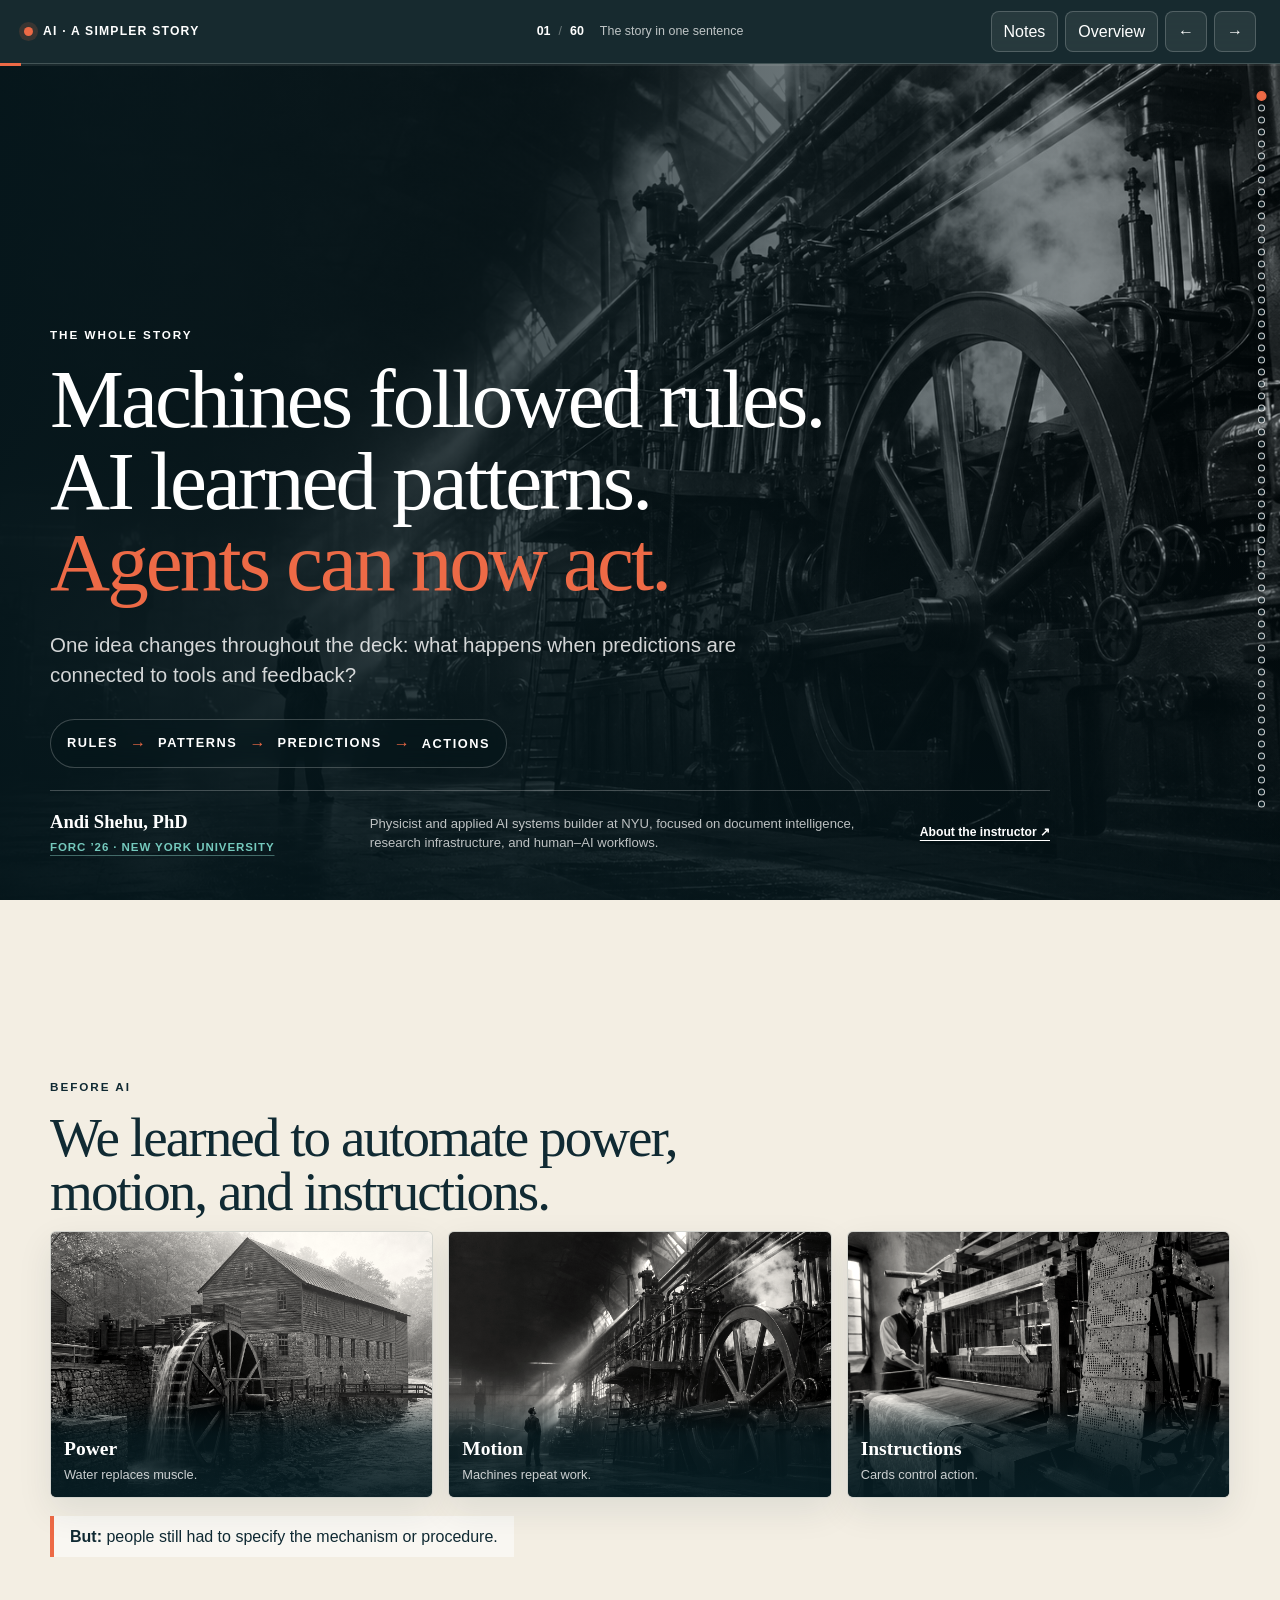
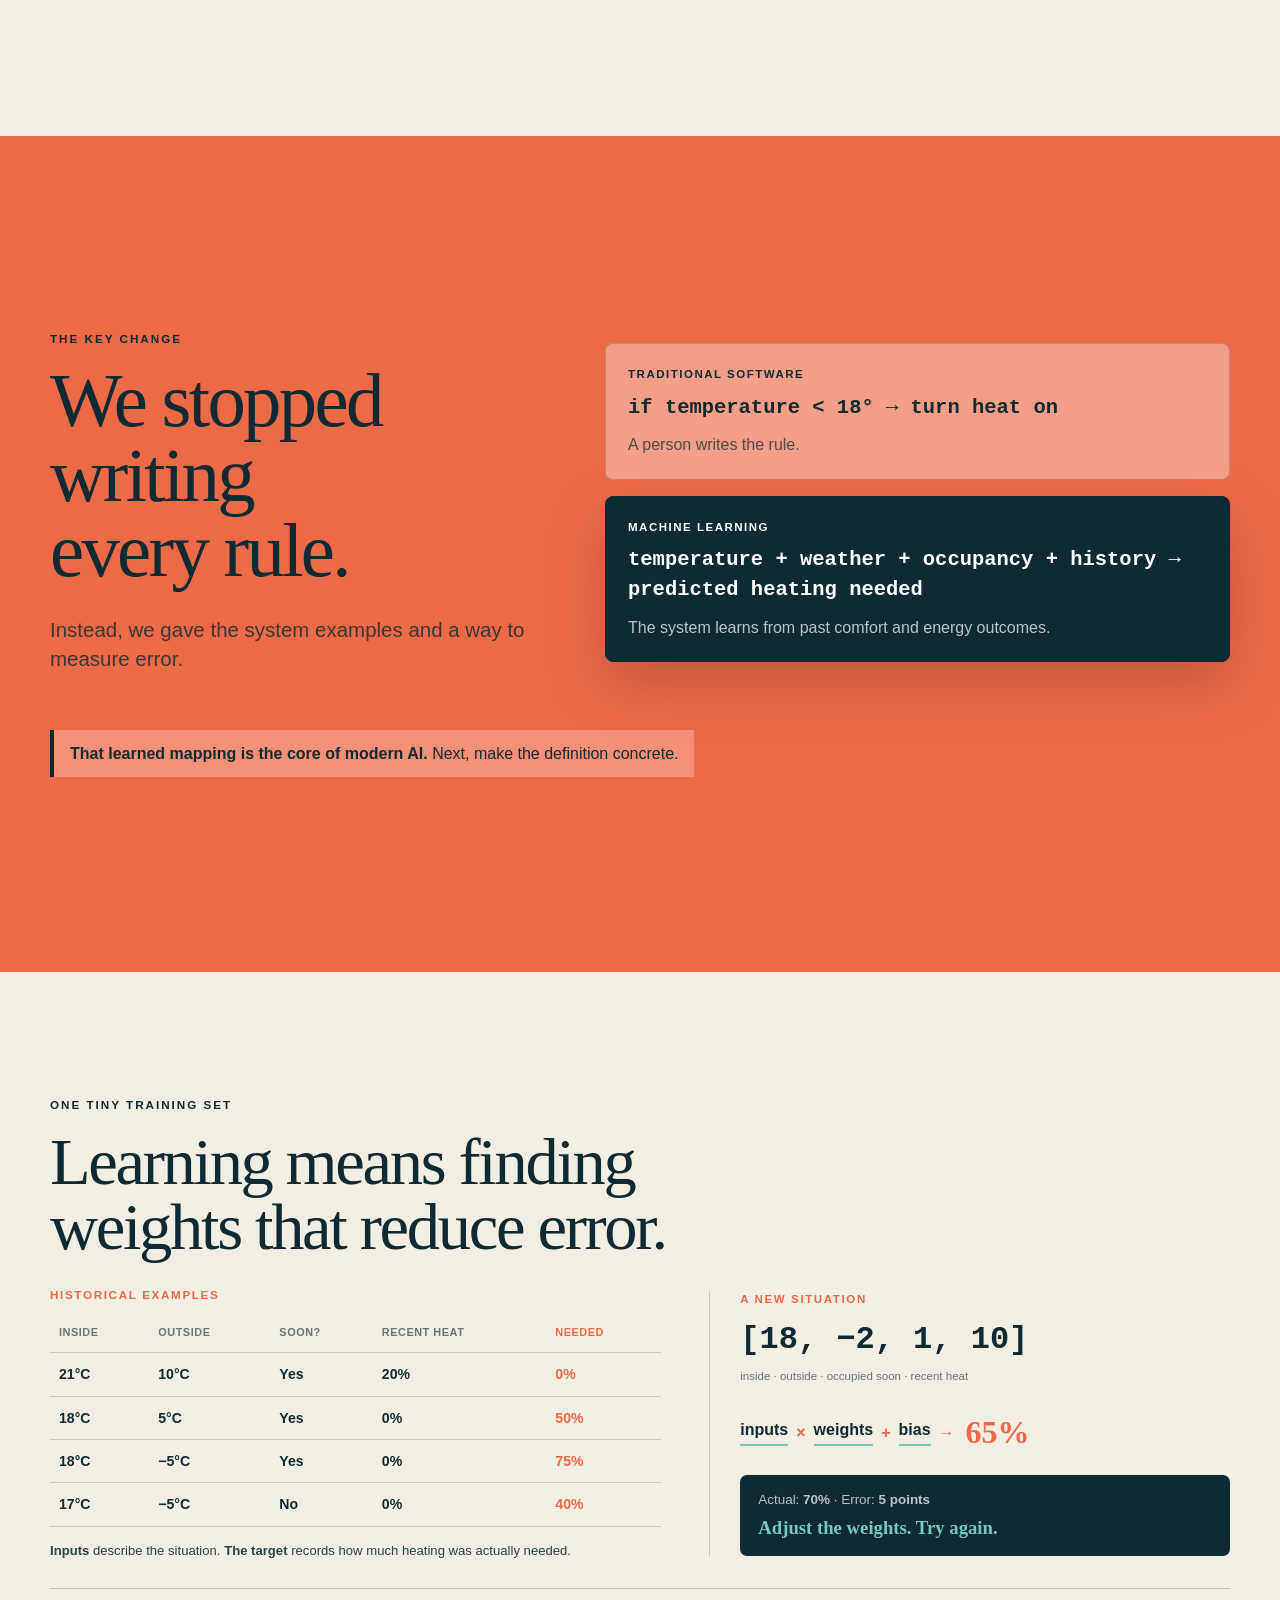
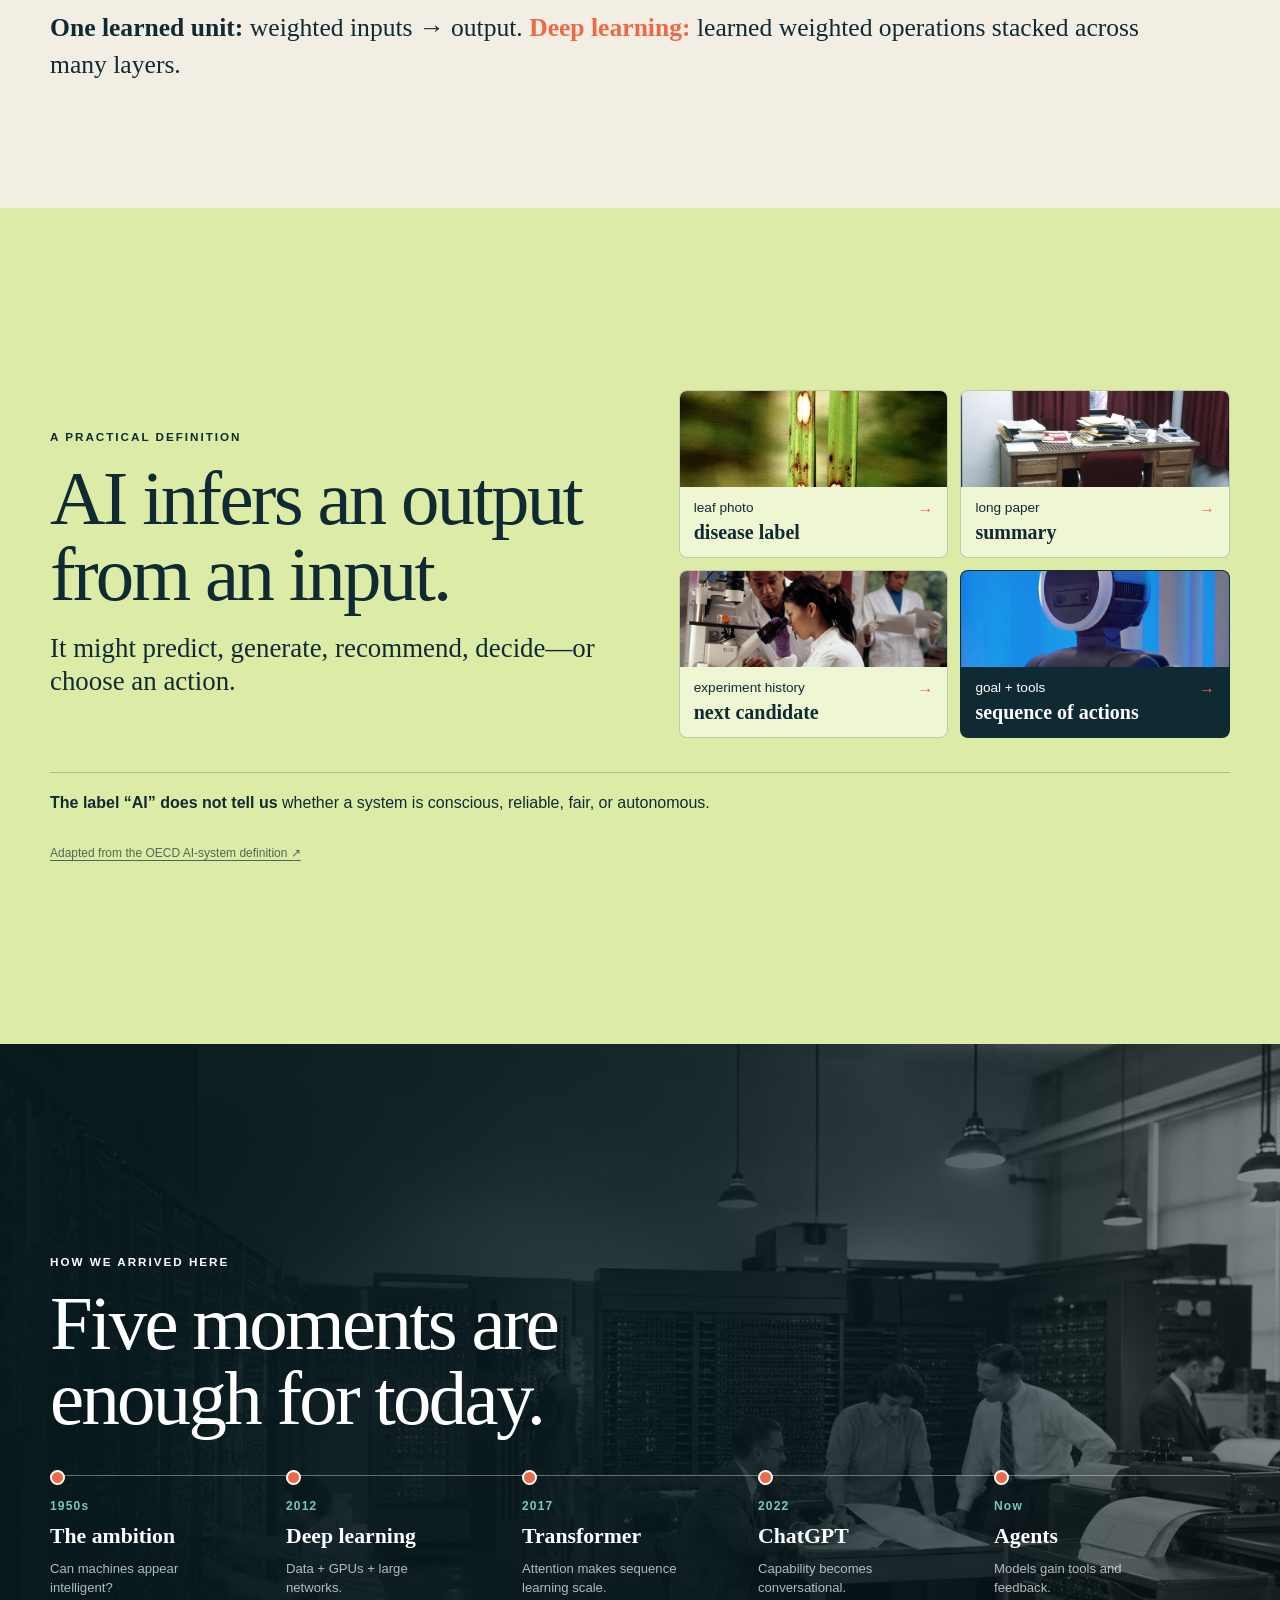
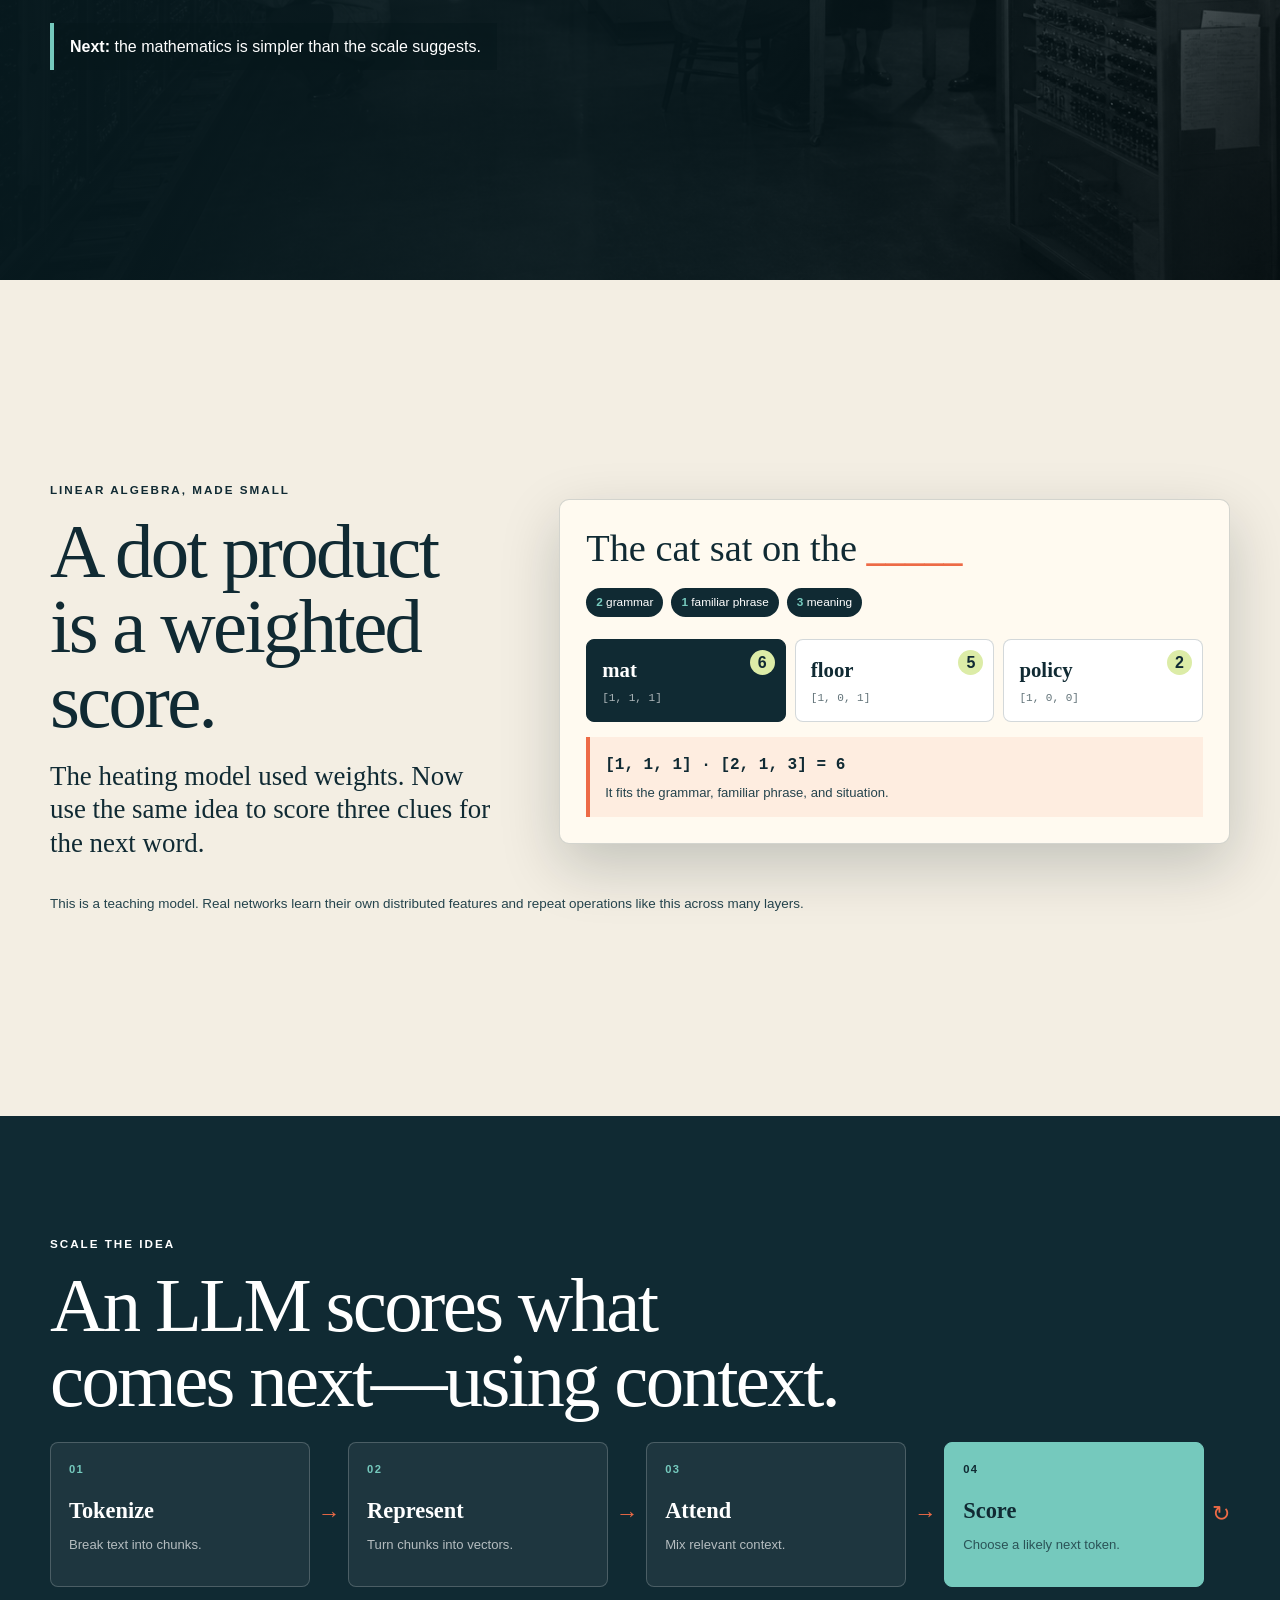
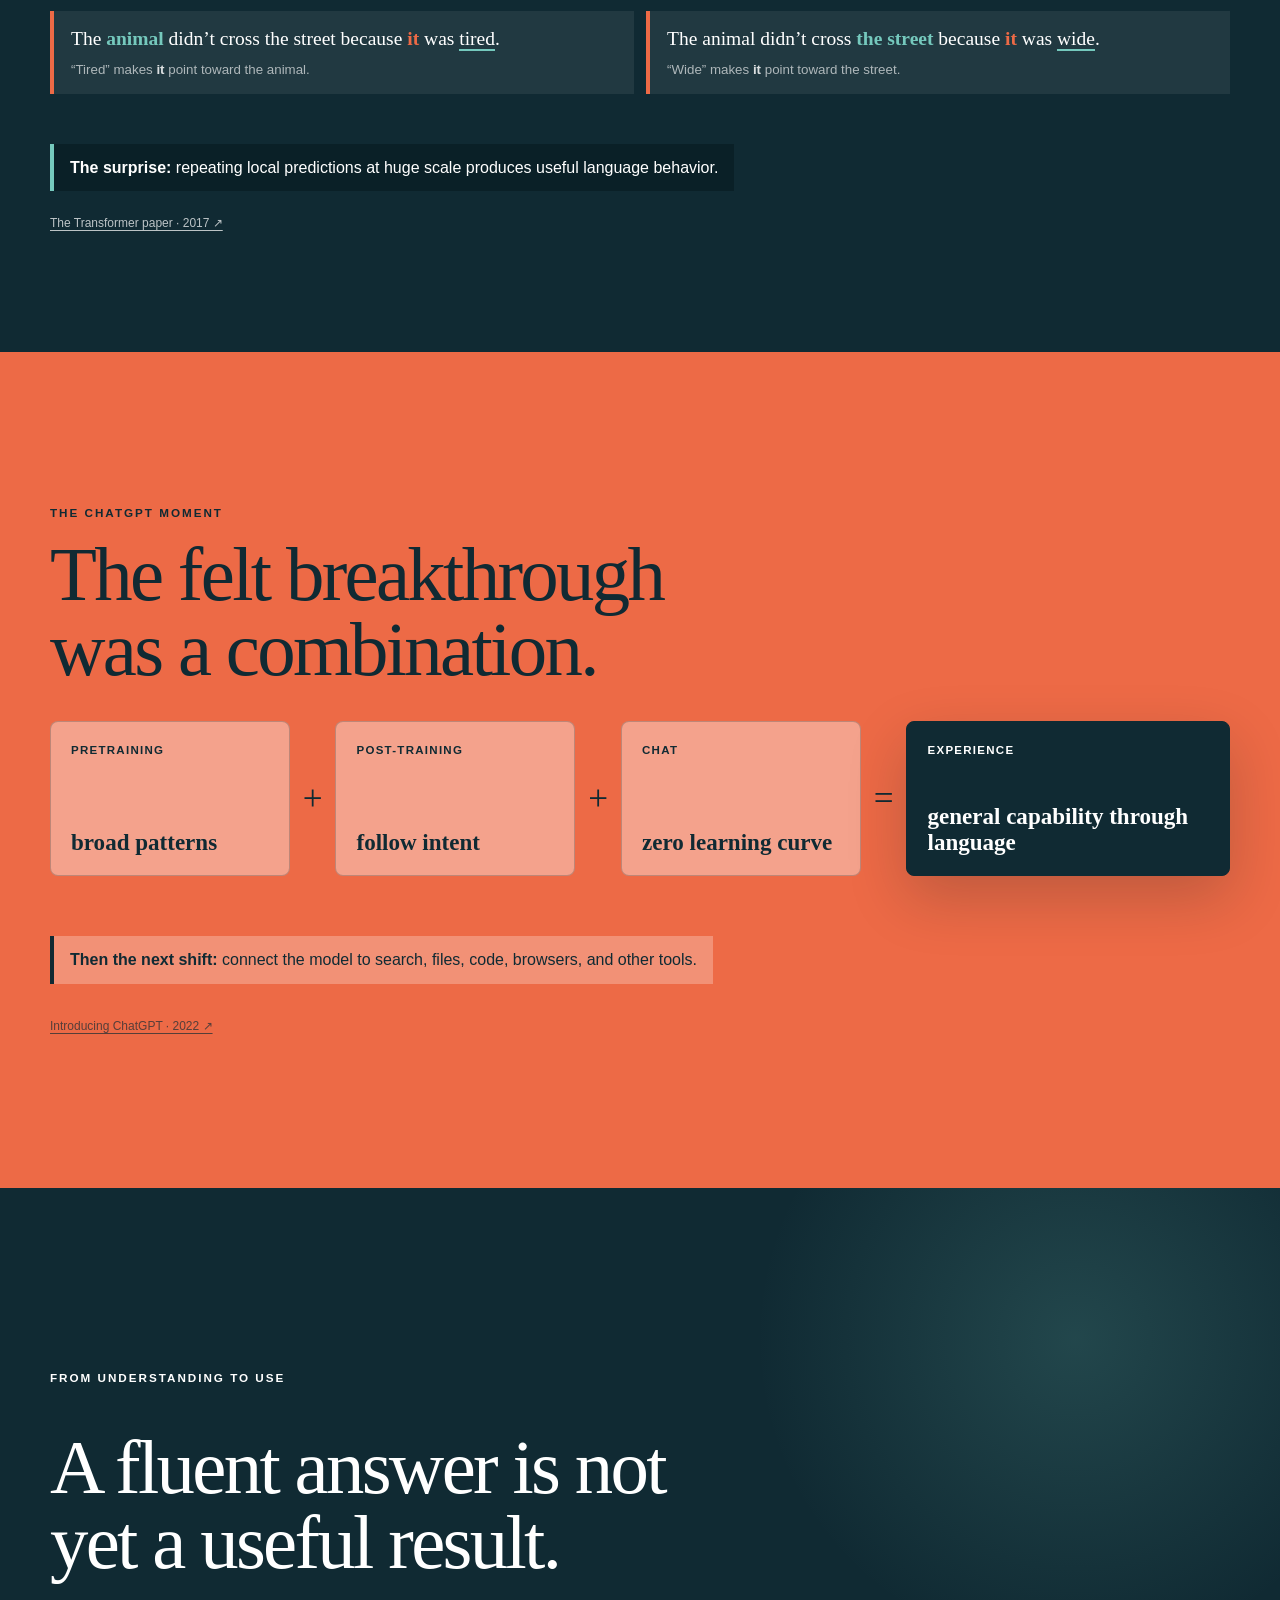
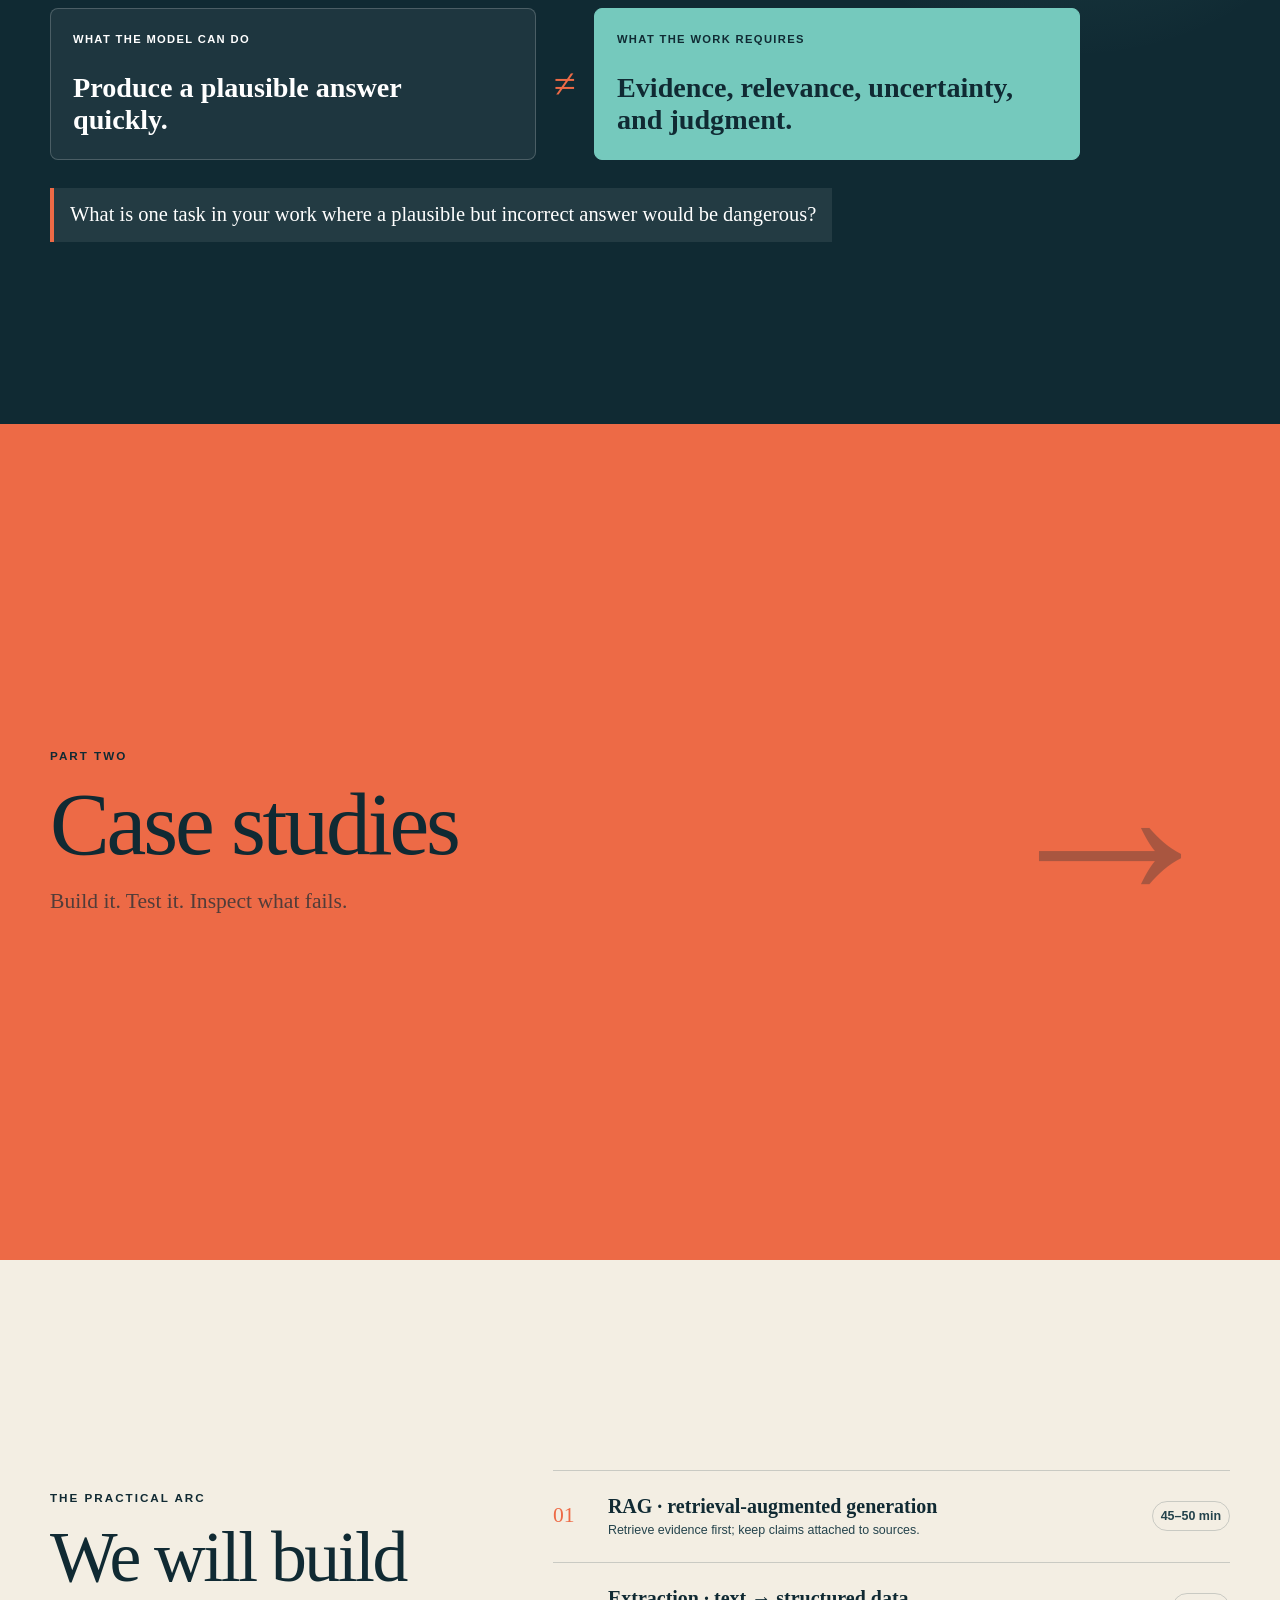
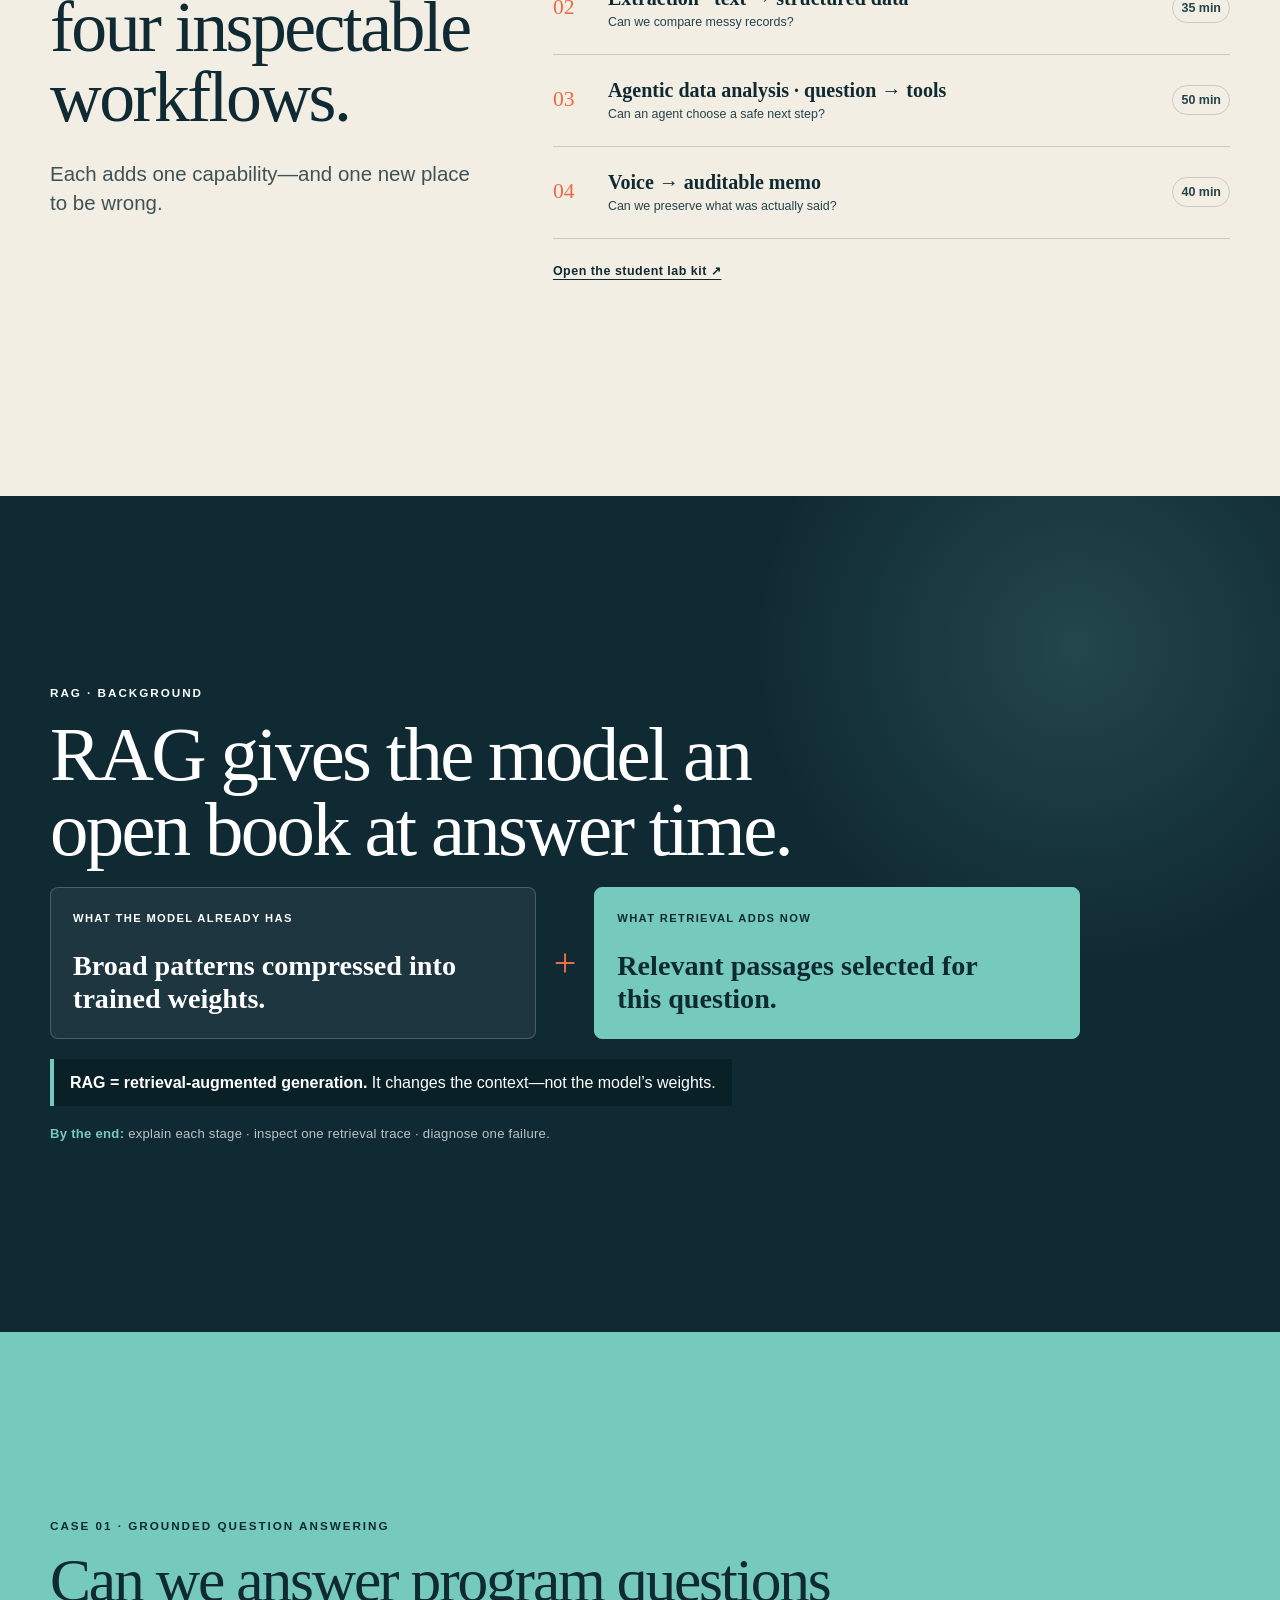
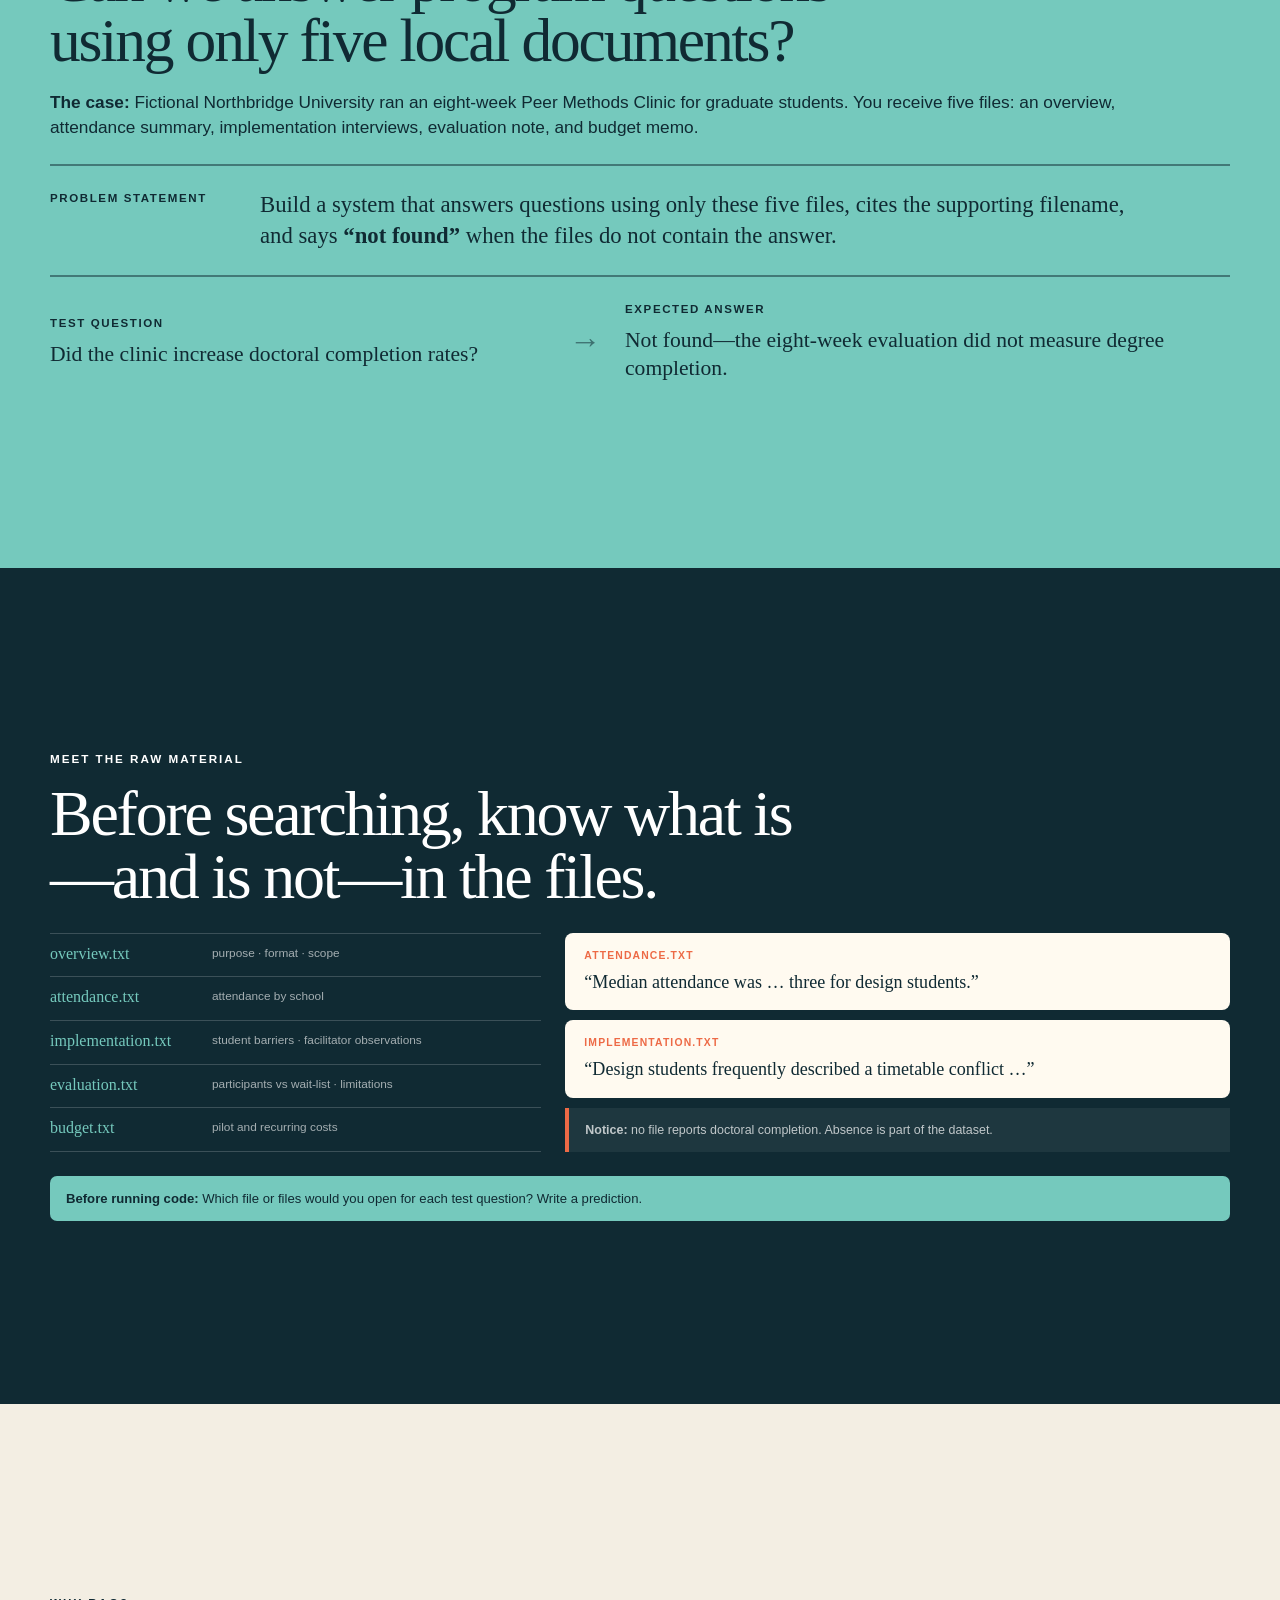
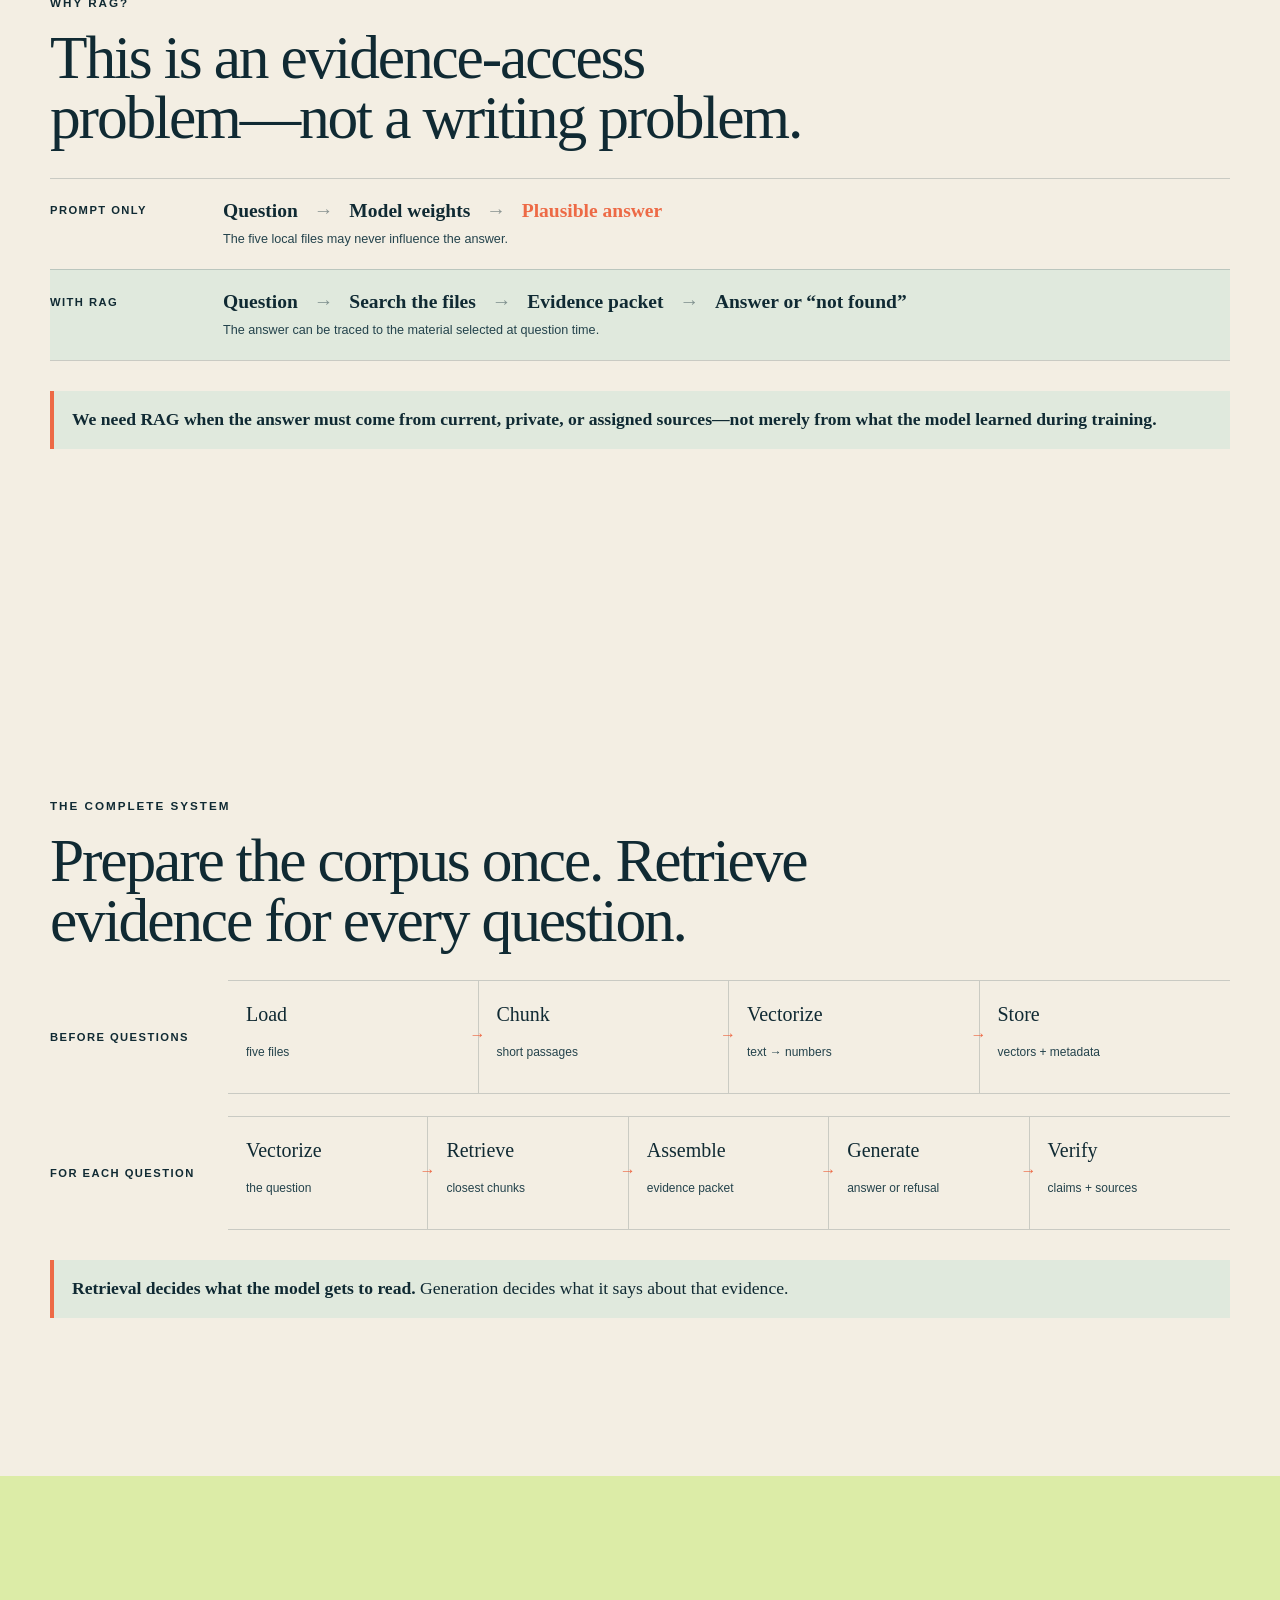
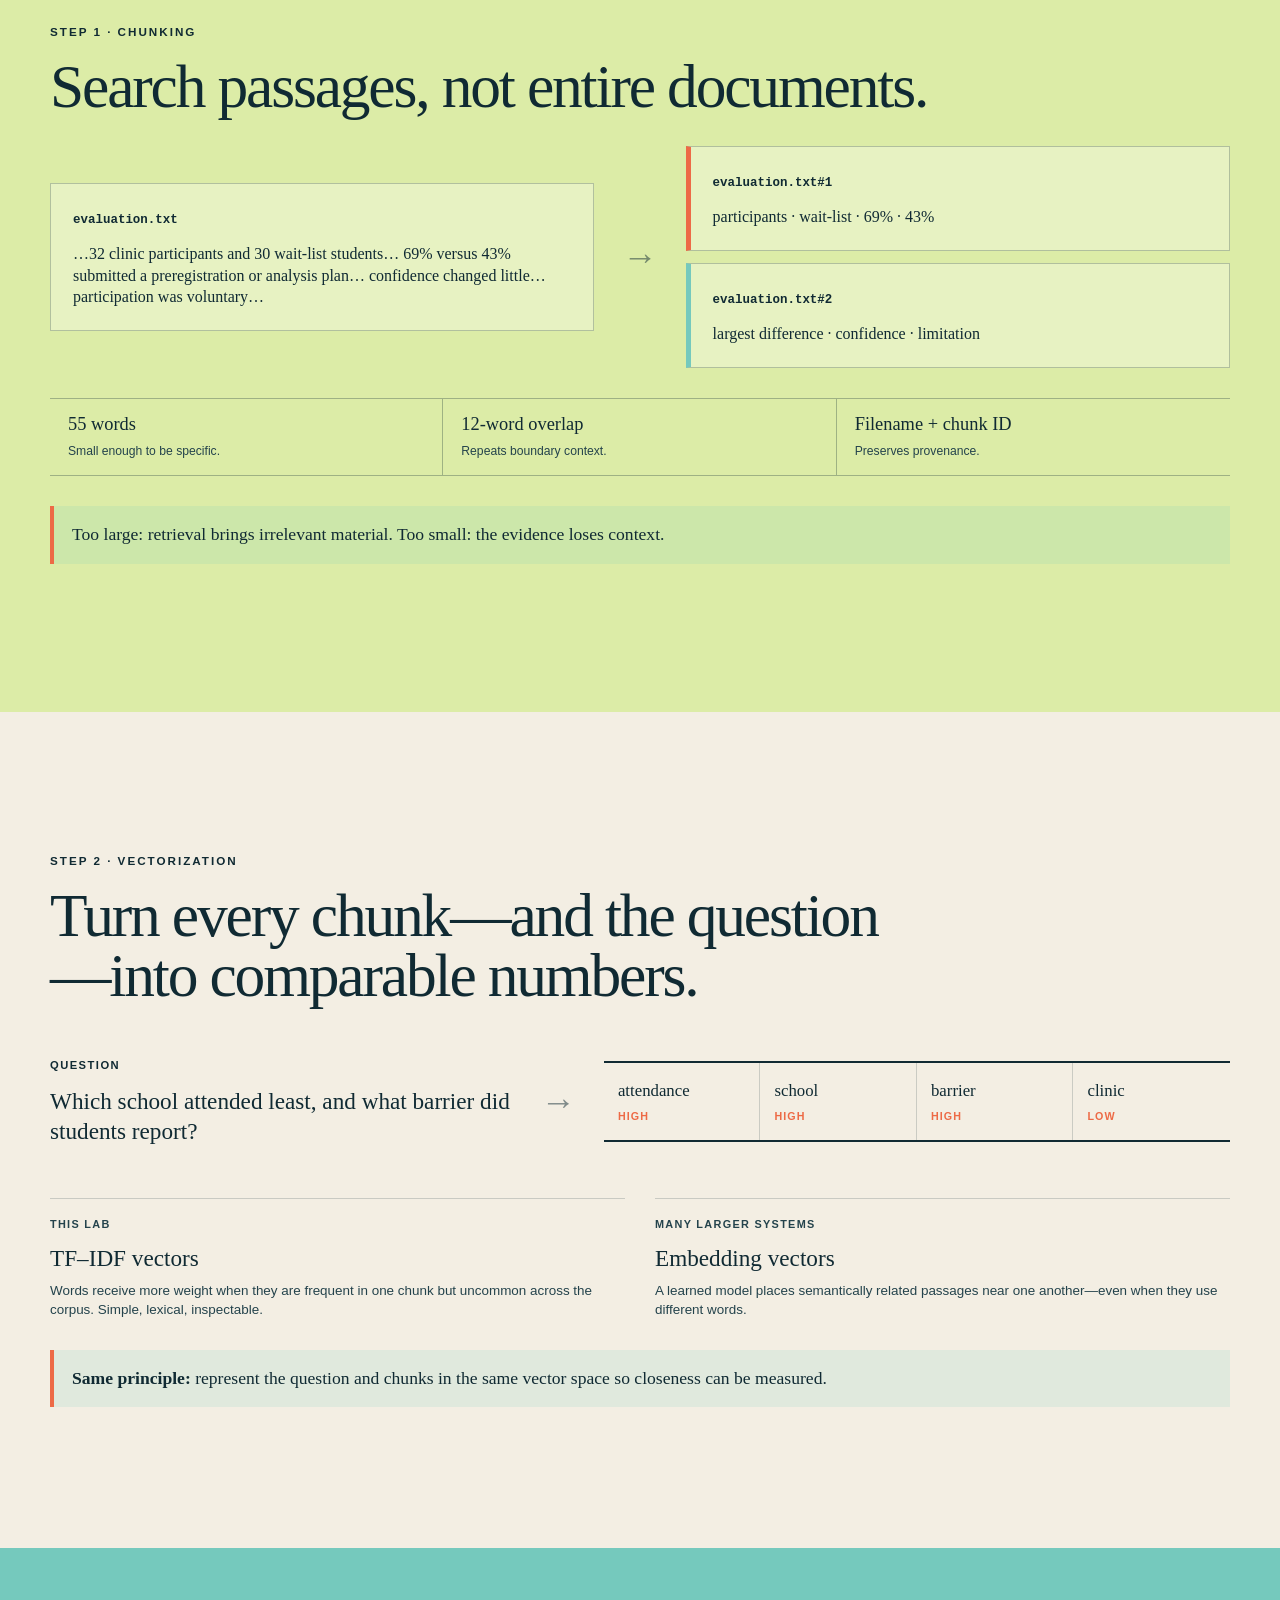
==== commit 2345680e: "Frame data analysis case as agentic" ====
--- a/story_deck/index.html
+++ b/story_deck/index.html
@@ -882,7 +882,7 @@
         <ol class="four-lab-roadmap">
           <li><span>01</span><div><strong>RAG · retrieval-augmented generation</strong><p>Retrieve evidence first; keep claims attached to sources.</p></div><time>45–50 min</time></li>
           <li><span>02</span><div><strong>Extraction · text → structured data</strong><p>Can we compare messy records?</p></div><time>35 min</time></li>
-          <li><span>03</span><div><strong>Question → analysis tools</strong><p>Can an agent choose a safe next step?</p></div><time>50 min</time></li>
+          <li><span>03</span><div><strong>Agentic data analysis · question → tools</strong><p>Can an agent choose a safe next step?</p></div><time>50 min</time></li>
           <li><span>04</span><div><strong>Voice → auditable memo</strong><p>Can we preserve what was actually said?</p></div><time>40 min</time></li>
         </ol>
         <a class="lab-slide-link" href="../labs/index.html" target="_blank">Open the student lab kit ↗</a>
@@ -1200,9 +1200,9 @@
       <aside class="speaker-notes" aria-label="Presenter notes for slide 35"><p class="notes-label">Presenter notes</p><dl><div><dt>Purpose</dt><dd>State the motivation and limitation of RAG in one memorable sentence.</dd></div><div><dt>Say</dt><dd>“RAG changes the information available at answer time. It does not change the model’s weights, guarantee that the right passage was retrieved, or prove that the answer used the passage correctly.”</dd></div><div><dt>Ask</dt><dd>Which failure would you rather debug first: the wrong document entered context, or the right document entered but the answer misread it?</dd></div><div><dt>Transition</dt><dd>Change the task from answering across documents to extracting one consistent, comparable record at a time.</dd></div></dl></aside>
     </section>
 
-    <section class="slide coral agent-problem-slide" id="slide-agent-problem" data-title="Case 3 · Define the analysis problem" data-time="Data agent · 4 min" aria-labelledby="title-agent-problem">
+    <section class="slide coral agent-problem-slide" id="slide-agent-problem" data-title="Case 3 · Agentic data analysis" data-time="Data agent · 4 min" aria-labelledby="title-agent-problem">
       <div class="slide-content agent-problem-layout">
-        <div class="problem-heading"><p class="eyebrow">Case 03 · Tool-using data analyst</p><h2 id="title-agent-problem">What can these 48 records actually tell us about AI use?</h2></div>
+        <div class="problem-heading"><p class="eyebrow">Case 03 · Agentic data analysis</p><h2 id="title-agent-problem">Can an agentic analyst answer responsibly from these 48 records?</h2></div>
         <div class="problem-statement">
           <span>Problem statement</span>
           <p>A fictional program wants to know whether evidence from its voluntary AI planning assistant justifies changing the program.</p>
@@ -1220,7 +1220,7 @@
         <div><dt>Clarify</dt><dd>The case and data are fictional. AI use is self-selected. Starting track may affect both group composition and potential score gain. The decision context raises the standard for interpretation.</dd></div>
         <div><dt>Ask</dt><dd>What would a program director need to know before treating a difference between users and non-users as an effect of AI?</dd></div>
         <div><dt>Transition</dt><dd>Separate the descriptive question in the file from the counterfactual causal question people often think they are asking.</dd></div>
-        <div><dt>[Sources]</dt><dd><a href="../labs/03_data_agent/README.md" target="_blank">Course lab · Tool-using data analyst</a> · <a href="../labs/03_data_agent/data/program_outcomes.csv" target="_blank">Fictional course dataset</a></dd></div>
+        <div><dt>[Sources]</dt><dd><a href="../labs/03_data_agent/README.md" target="_blank">Course lab · Agentic data analysis</a> · <a href="../labs/03_data_agent/data/program_outcomes.csv" target="_blank">Fictional course dataset</a></dd></div>
       </dl></aside>
     </section>
 
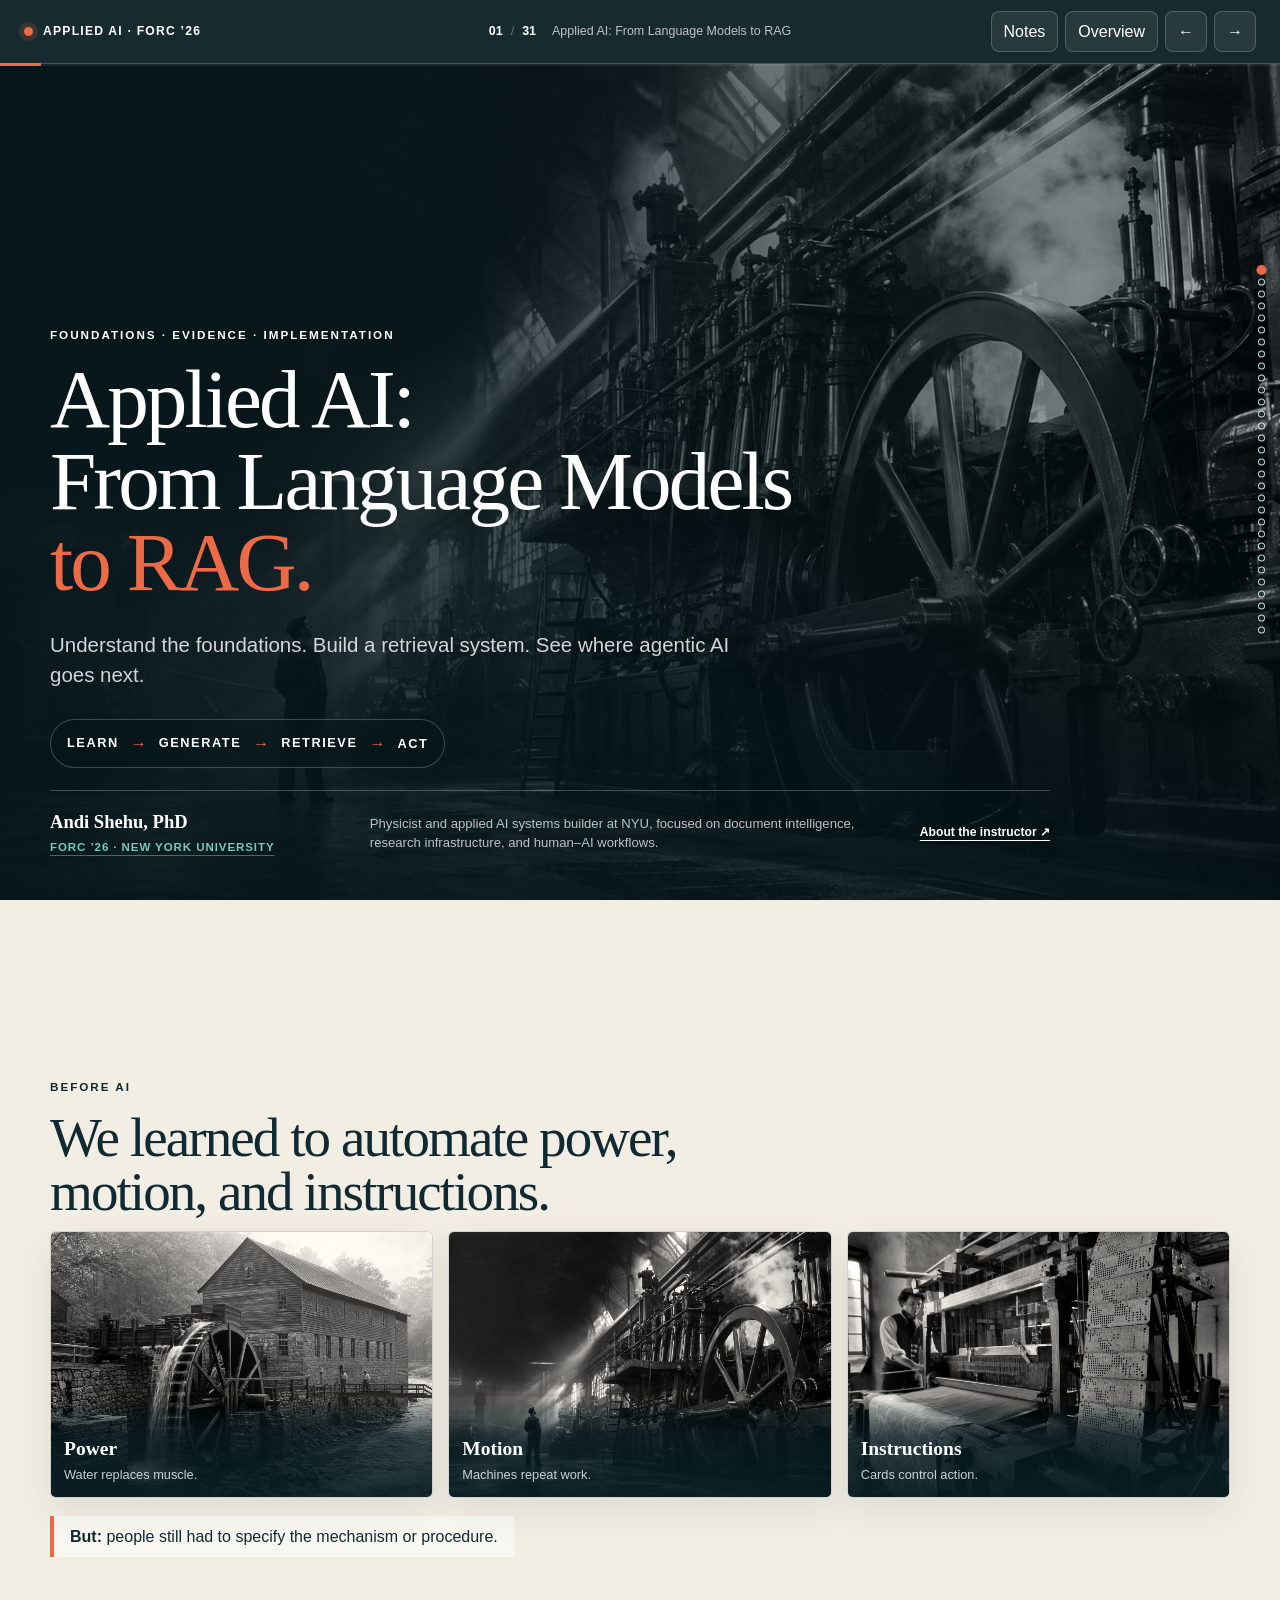
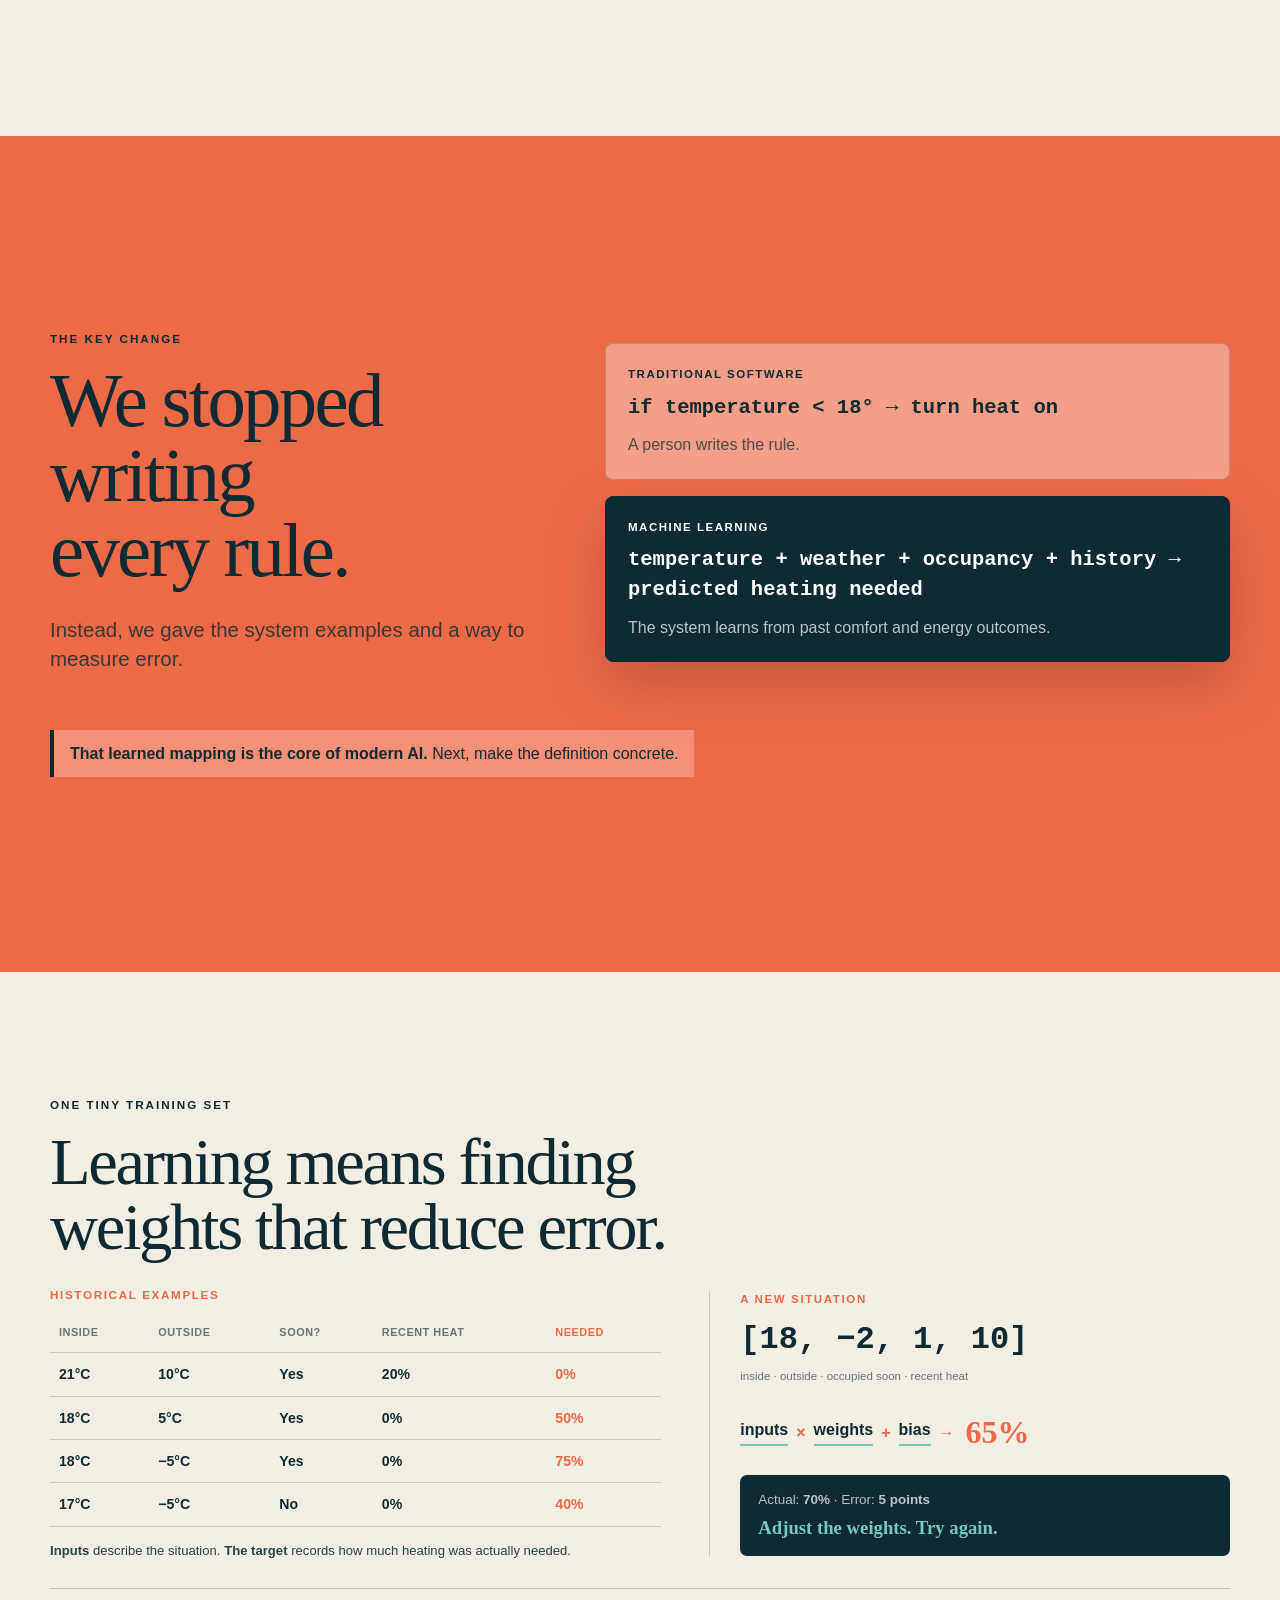
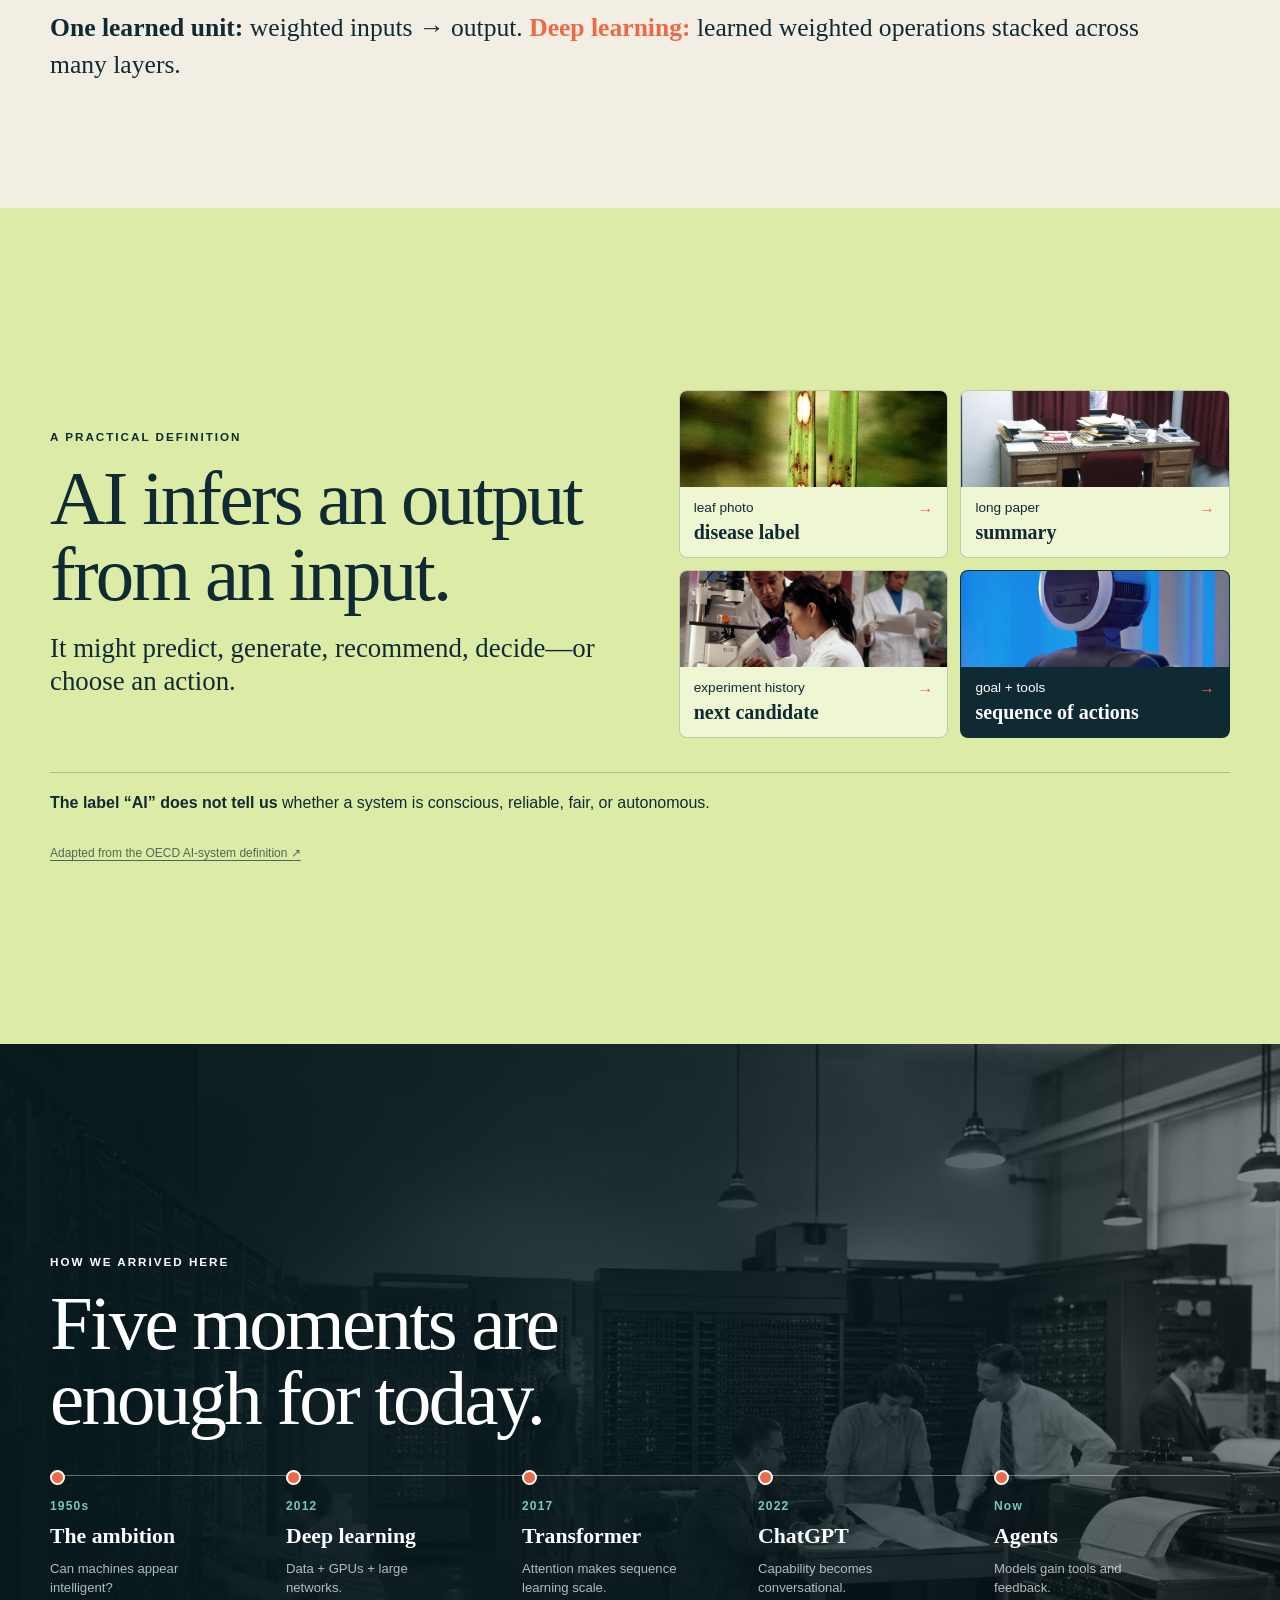
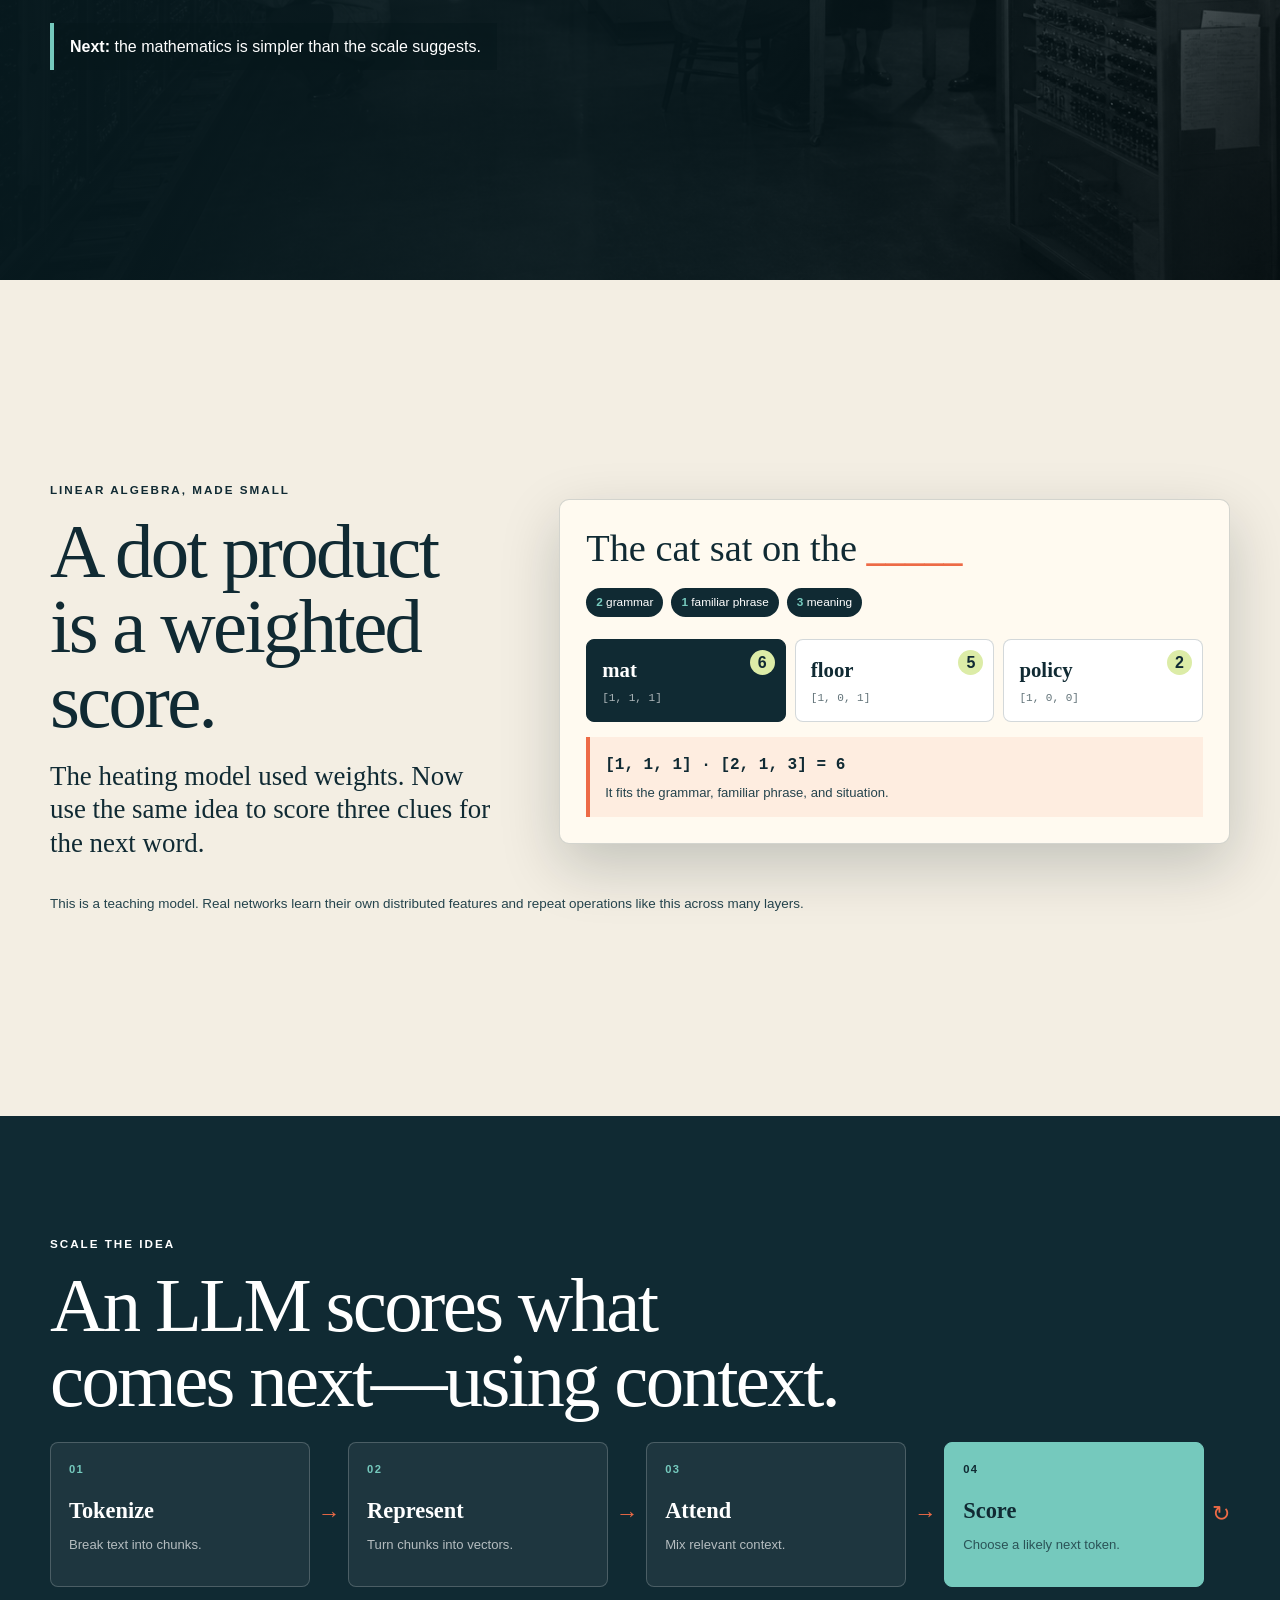
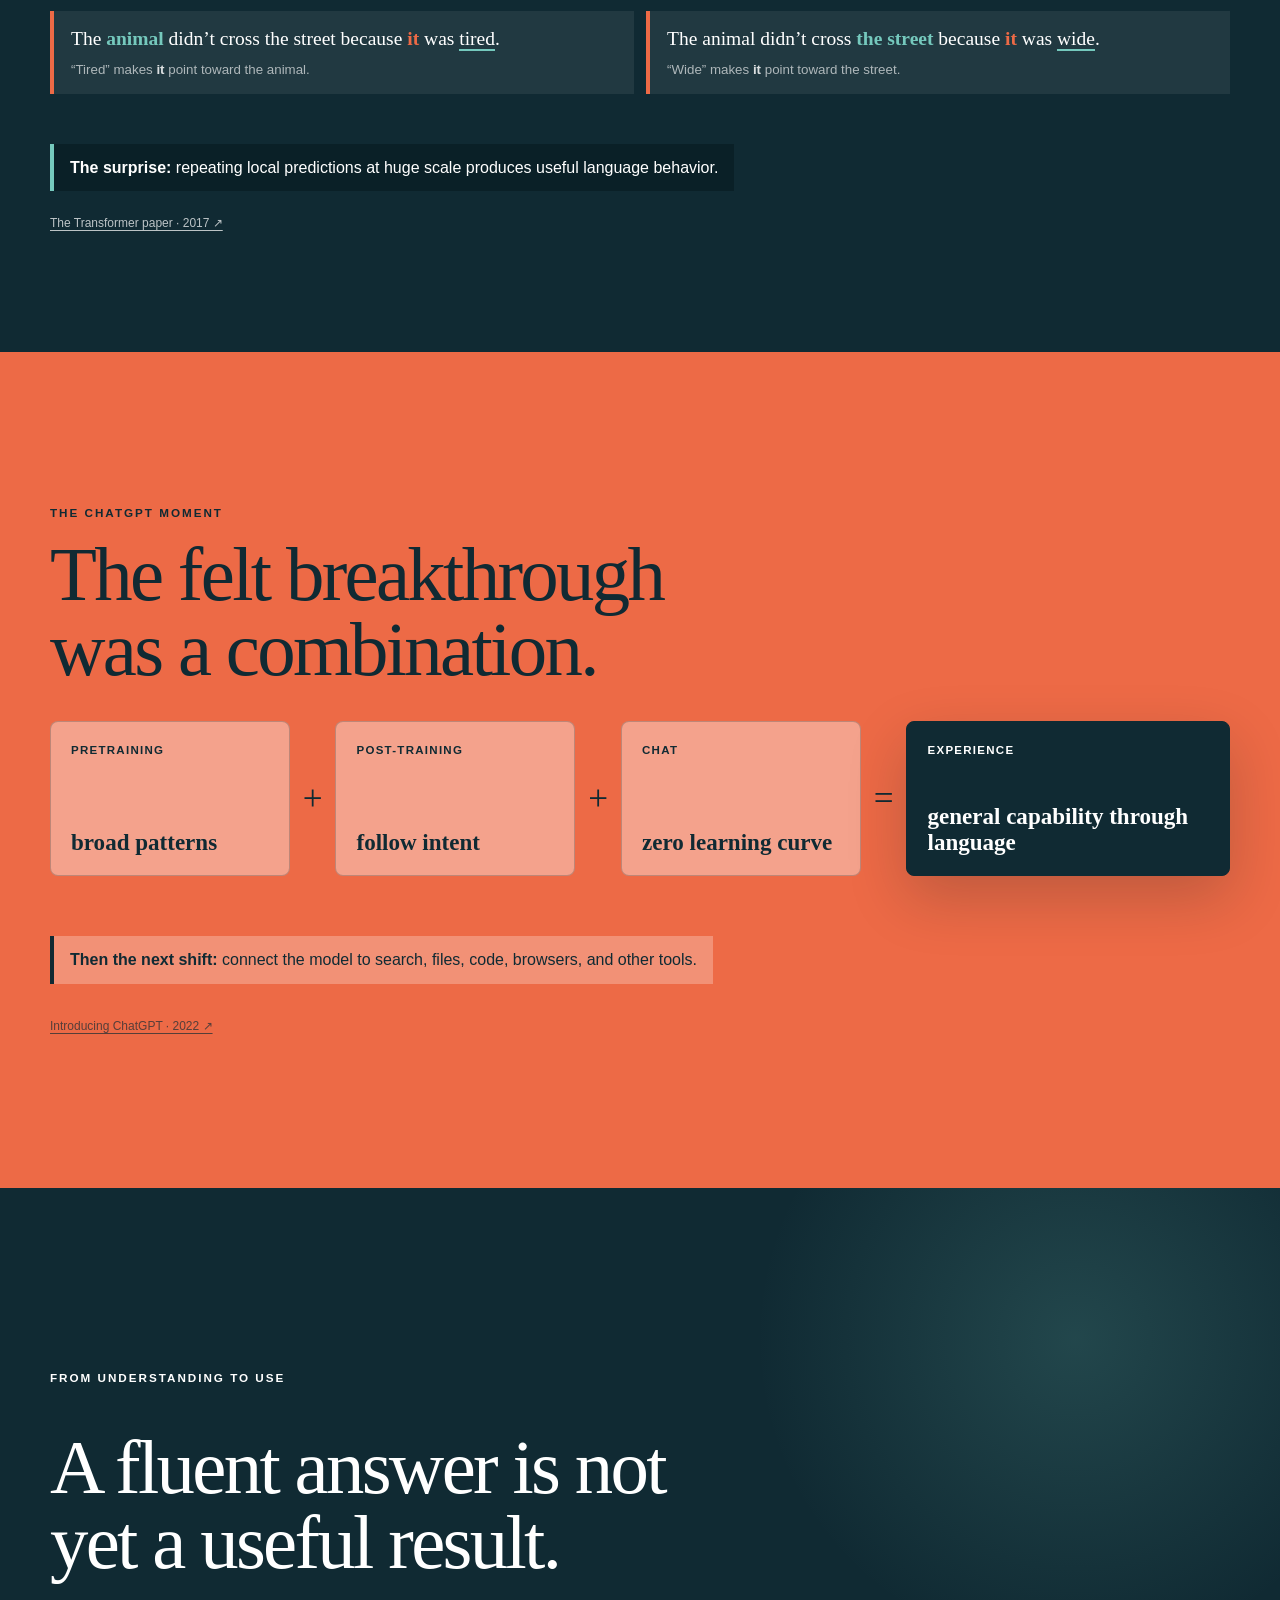
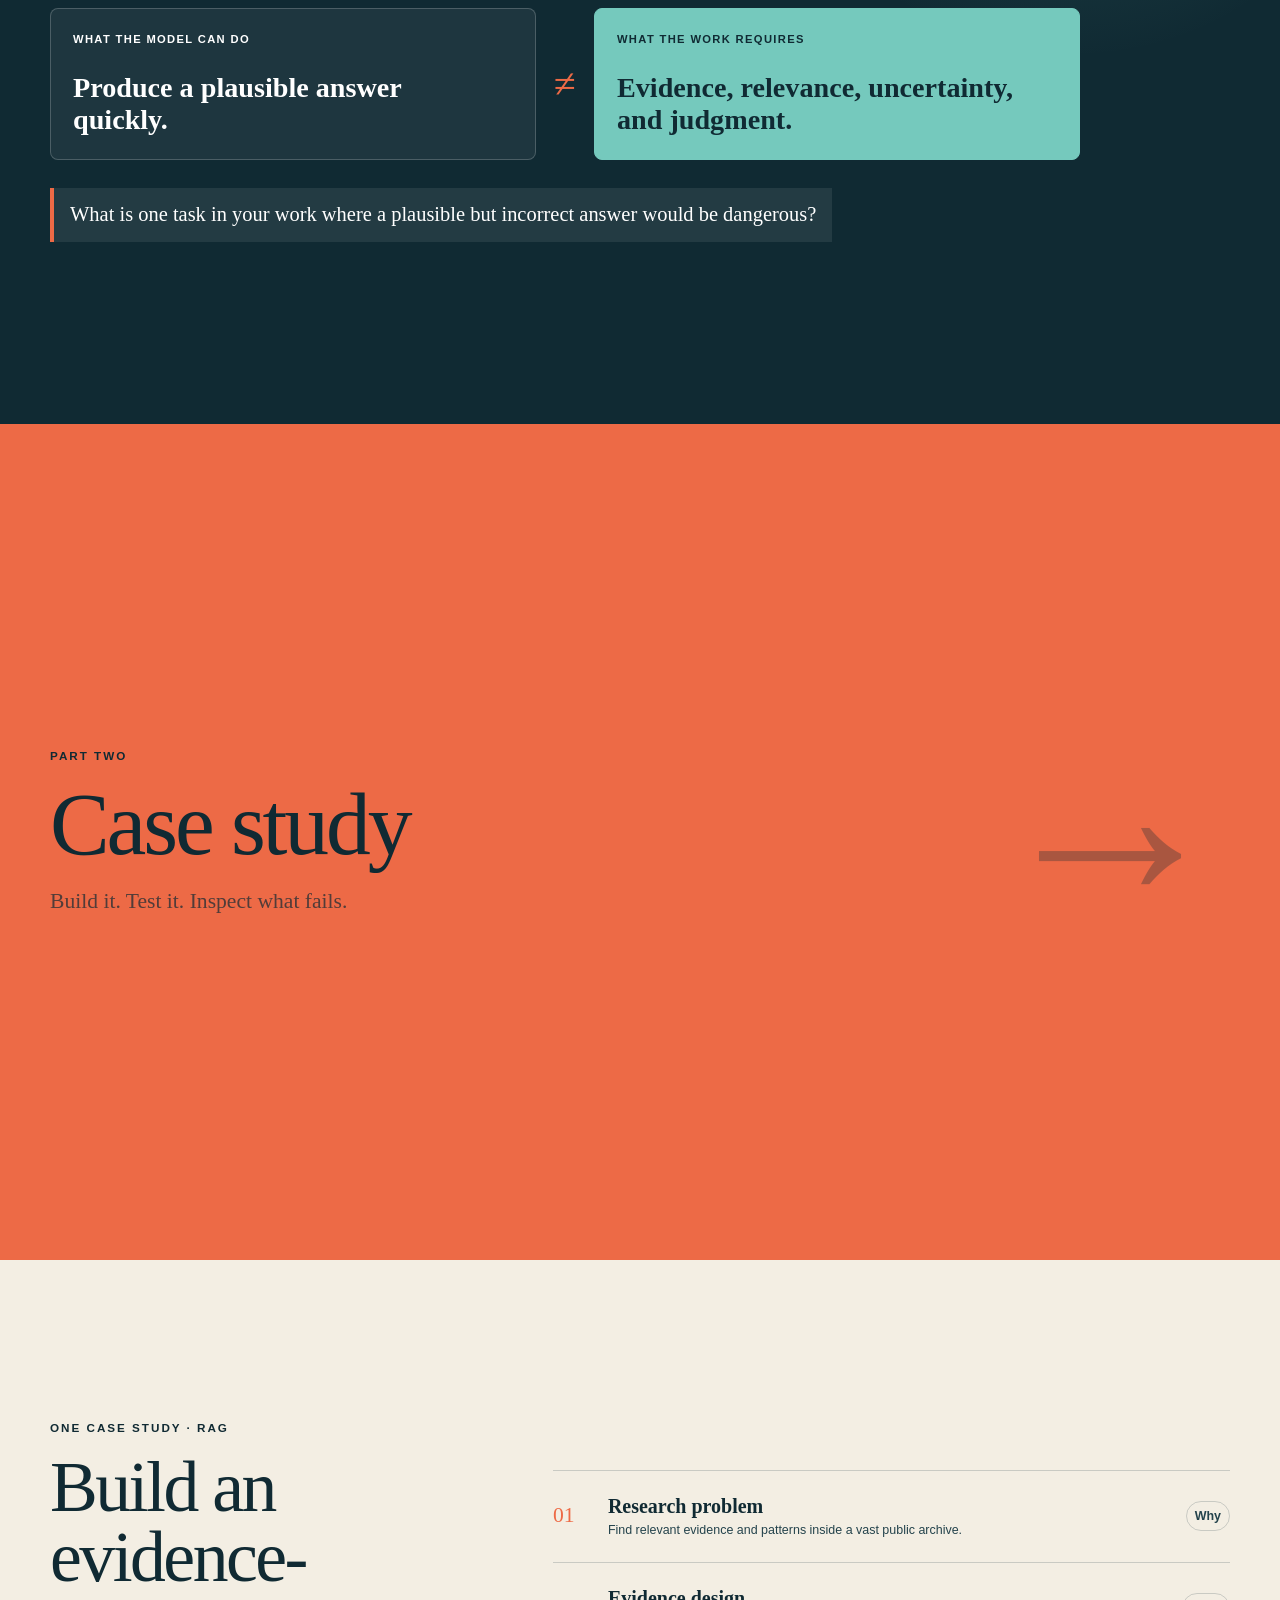
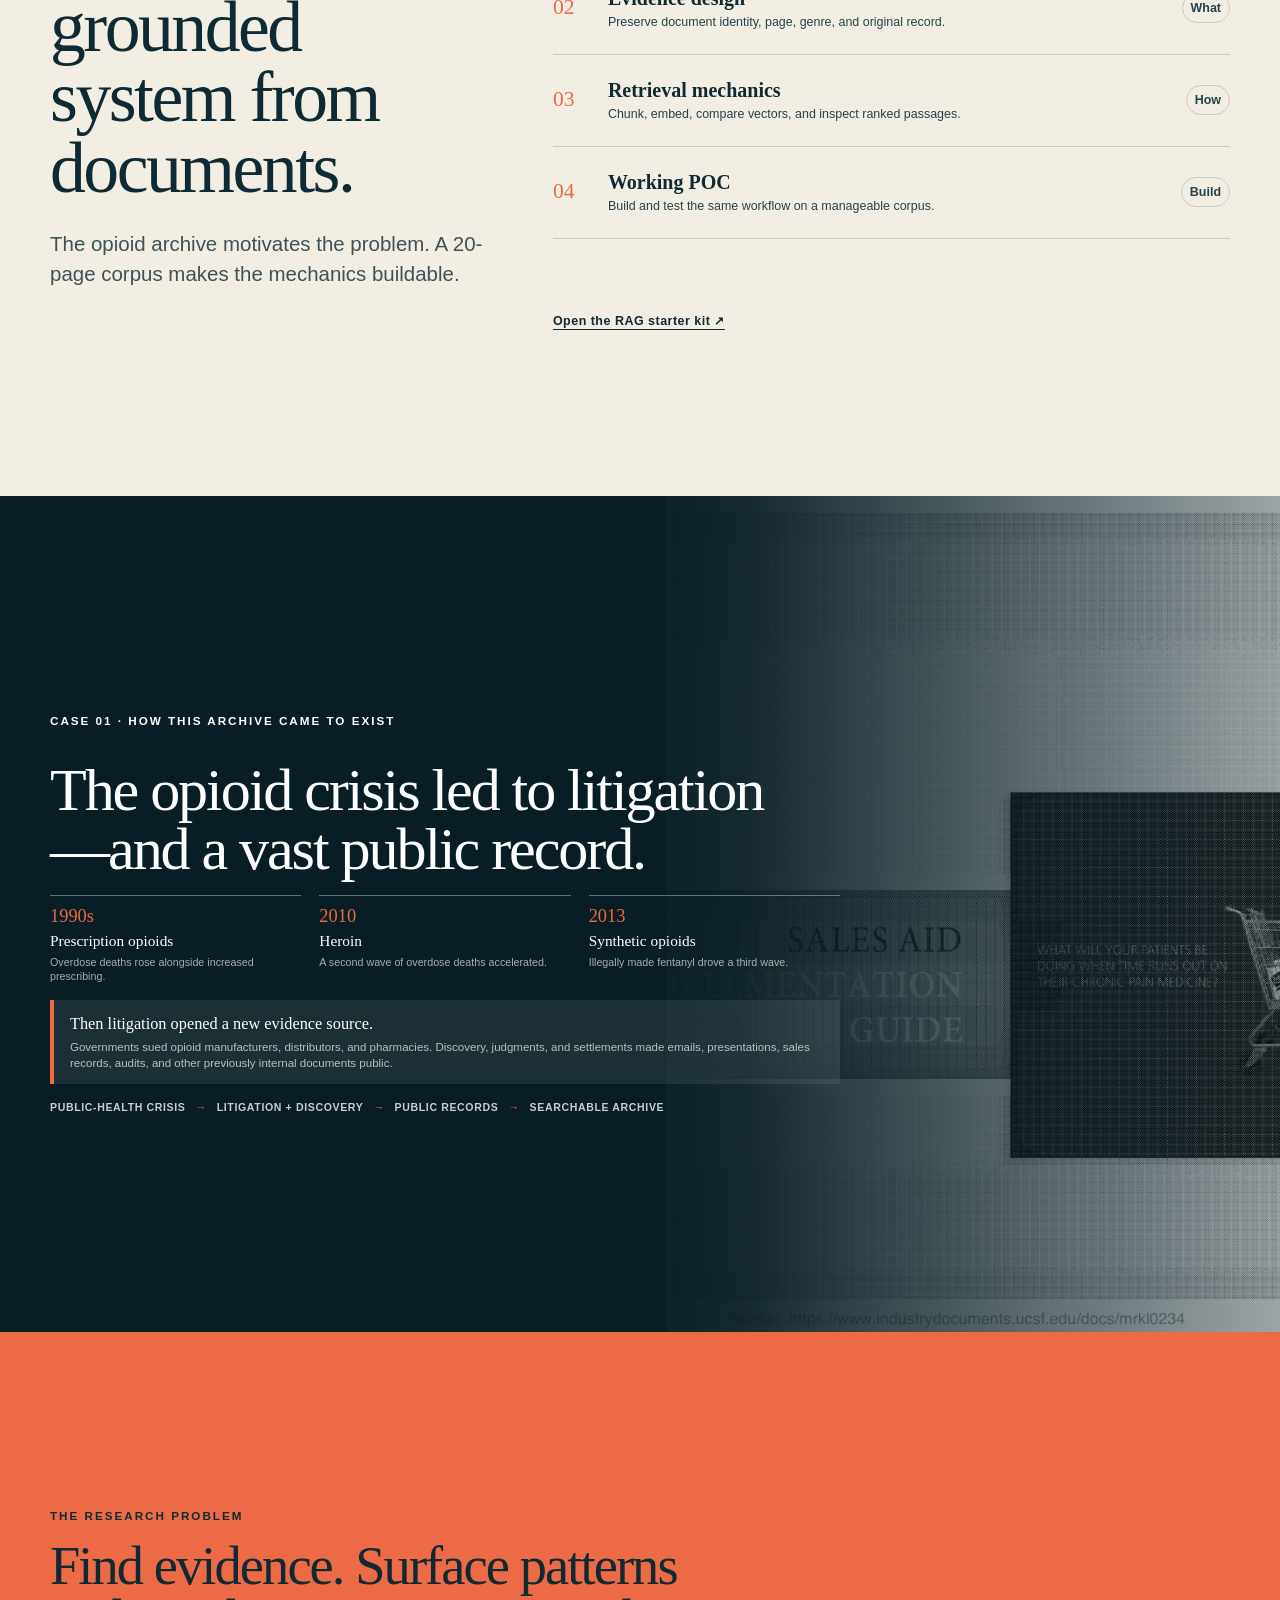
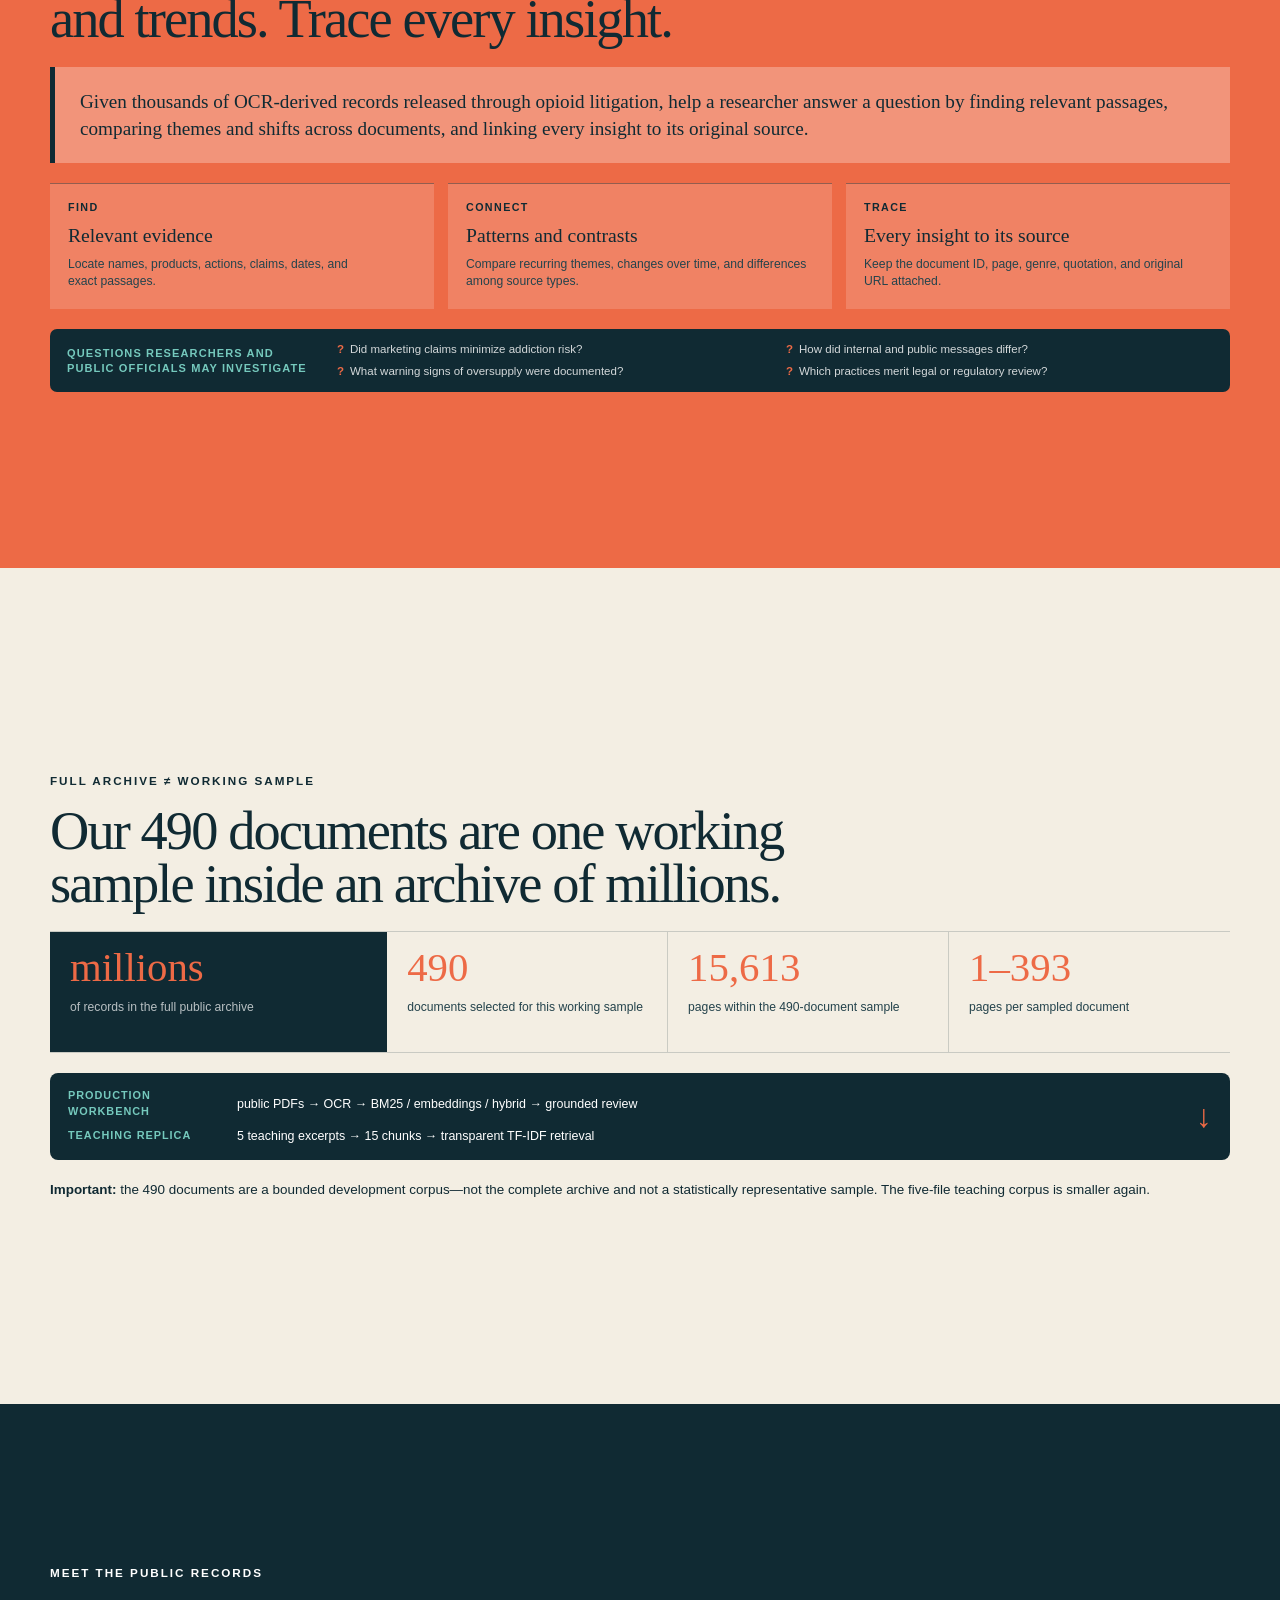
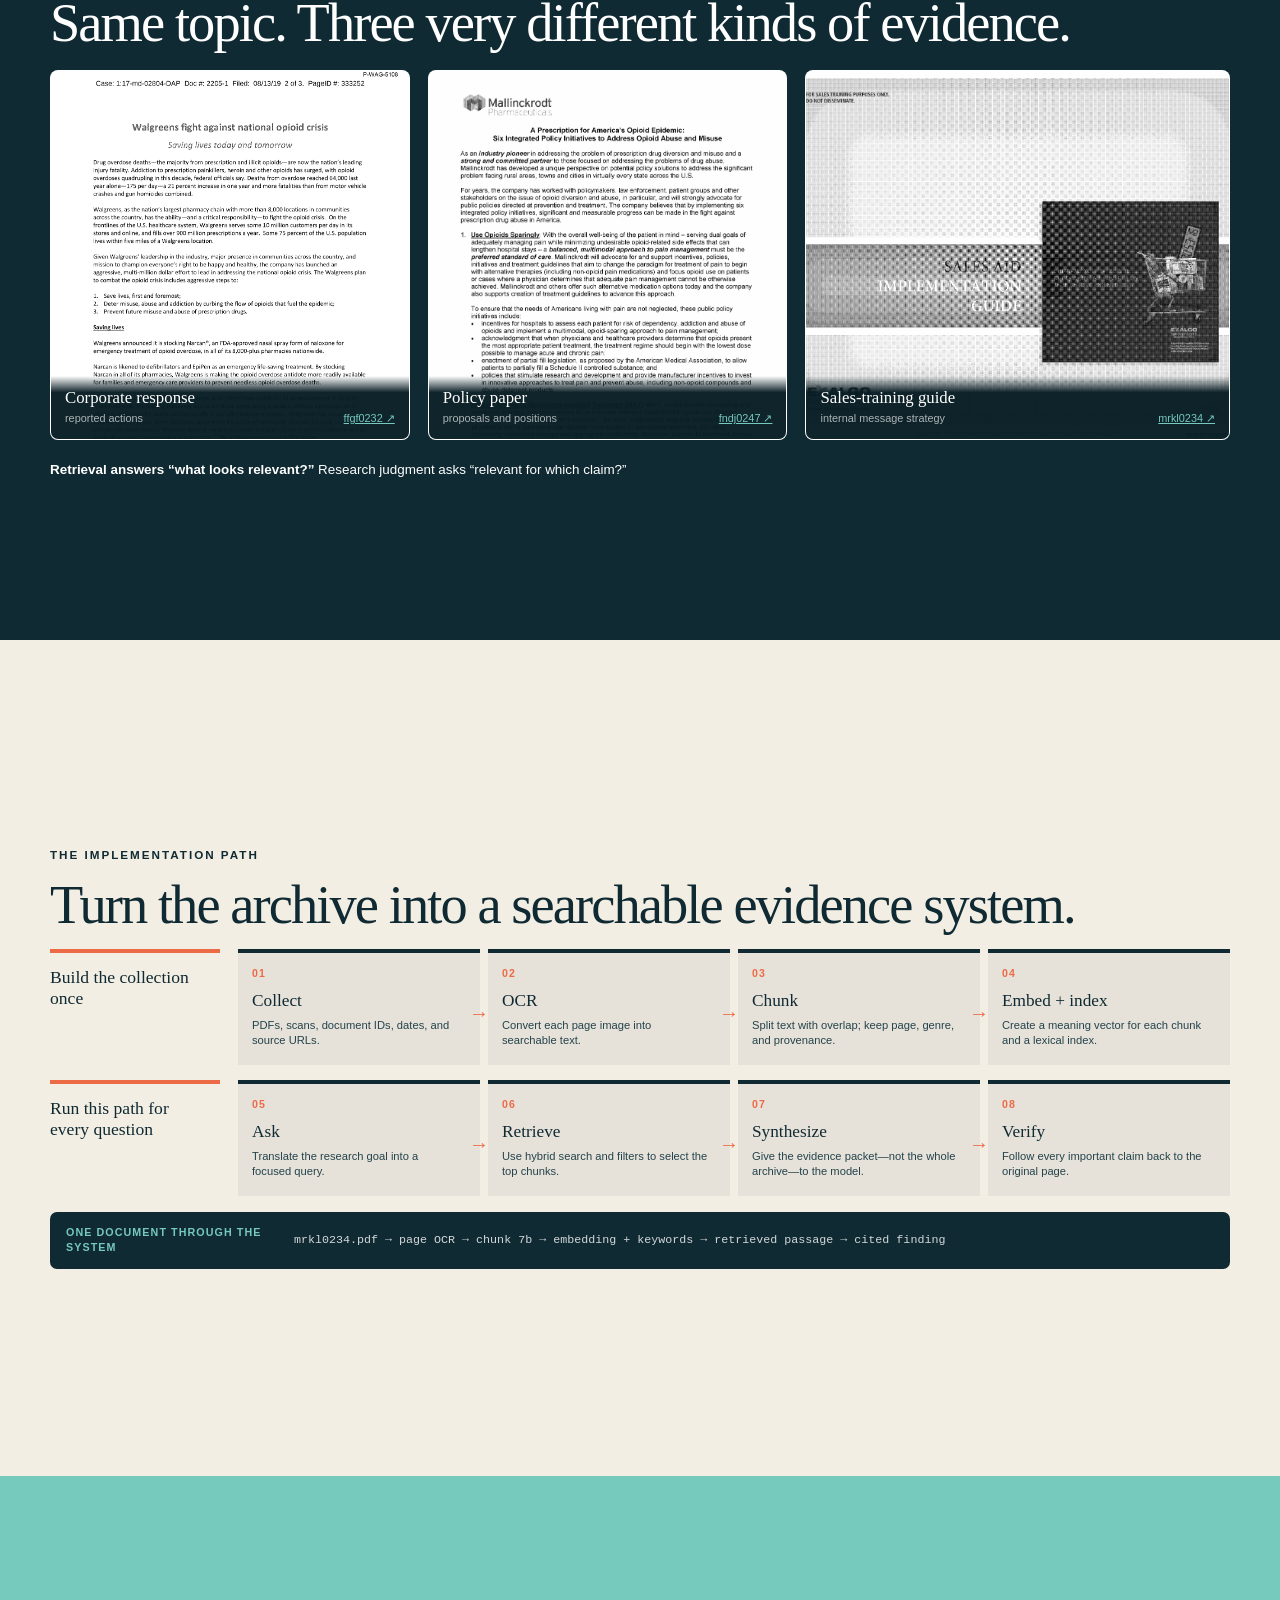
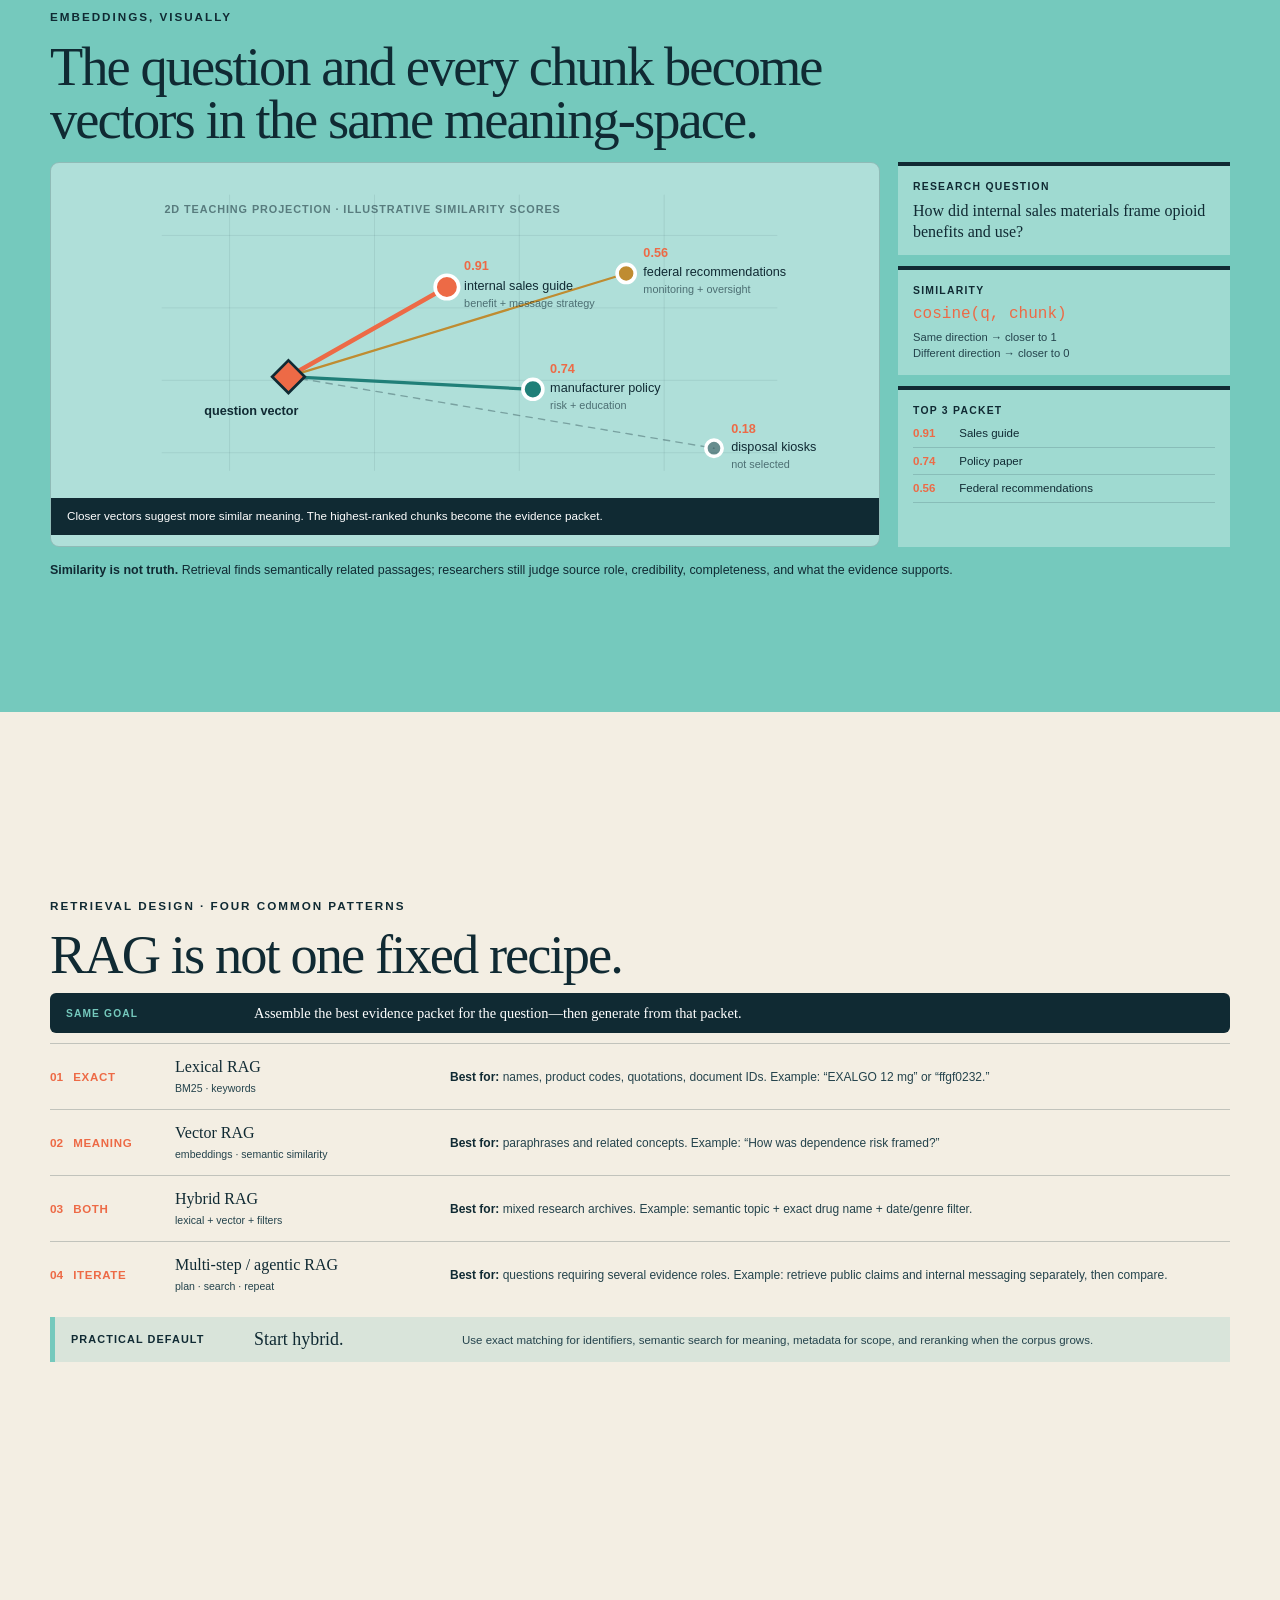
==== commit 2a7f602e: "Focus course deck on applied AI and RAG" ====
--- a/story_deck/index.html
+++ b/story_deck/index.html
@@ -3,19 +3,19 @@
 <head>
   <meta charset="utf-8">
   <meta name="viewport" content="width=device-width, initial-scale=1">
-  <meta name="description" content="A student-facing introduction and practical AI lab sequence: from rules and learned patterns to language models, grounded systems, agents, voice, evidence, and trustworthy AI-assisted work.">
+  <meta name="description" content="An introduction to AI, language models, retrieval-augmented generation, and the future of agentic systems.">
   <meta name="theme-color" content="#102a33">
-  <title>AI: From Rules to Real-World Agents</title>
+  <title>Applied AI: From Language Models to RAG</title>
   <link rel="stylesheet" href="styles.css?v=20260824-hands-on-cases">
 </head>
 <body>
   <a class="skip-link" href="#slide-1">Skip to slides</a>
 
   <header class="chrome" aria-label="Presentation controls">
-    <a class="brand" href="#slide-1"><span aria-hidden="true"></span>AI · A simpler story</a>
+    <a class="brand" href="#slide-1"><span aria-hidden="true"></span>Applied AI · FORC ’26</a>
     <div class="position" aria-live="polite">
       <b id="currentSlide">01</b><i>/</i><b id="totalSlides">45</b>
-      <span id="currentTitle">The story in one sentence</span>
+      <span id="currentTitle">Applied AI: From Language Models to RAG</span>
     </div>
     <div class="controls">
       <button id="toggleNotes" type="button" aria-pressed="false">Notes</button>
@@ -29,14 +29,14 @@
   <nav class="dots" id="slideDots" aria-label="Slide navigation"></nav>
 
   <main class="deck">
-    <section class="slide hero dark" id="slide-1" data-title="The story in one sentence" data-time="00:00–01:00" aria-labelledby="title-1">
+    <section class="slide hero dark" id="slide-1" data-title="Applied AI: From Language Models to RAG" data-time="00:00–01:00" aria-labelledby="title-1">
       <img class="full-image" src="../assets/images/automation-machine-hall.jpg" alt="" width="1672" height="941" fetchpriority="high">
       <div class="image-shade" aria-hidden="true"></div>
       <div class="slide-content hero-content">
-        <p class="eyebrow">The whole story</p>
-        <h1 id="title-1">Machines followed rules.<br>AI learned patterns.<br><em>Agents can now act.</em></h1>
-        <p class="lead">One idea changes throughout the deck: what happens when predictions are connected to tools and feedback?</p>
-        <div class="story-thread" aria-label="Story progression"><span>rules</span><i>→</i><span>patterns</span><i>→</i><span>predictions</span><i>→</i><span>actions</span></div>
+        <p class="eyebrow">Foundations · evidence · implementation</p>
+        <h1 id="title-1">Applied AI:<br>From Language Models<br><em>to RAG.</em></h1>
+        <p class="lead">Understand the foundations. Build a retrieval system. See where agentic AI goes next.</p>
+        <div class="story-thread" aria-label="Story progression"><span>learn</span><i>→</i><span>generate</span><i>→</i><span>retrieve</span><i>→</i><span>act</span></div>
         <div class="instructor-context">
           <div>
             <strong>Andi Shehu, PhD</strong>
@@ -49,8 +49,8 @@
       <aside class="speaker-notes" aria-label="Presenter notes for slide 1">
         <p class="notes-label">Presenter notes</p>
         <dl>
-          <div><dt>Purpose</dt><dd>Give students the entire narrative before introducing details.</dd></div>
-          <div><dt>Say</dt><dd>“There are many definitions and technologies in AI. Today I want to tell one simple story: rules became learned predictions, and predictions are now being connected to actions.”</dd></div>
+          <div><dt>Purpose</dt><dd>State the practical destination before introducing the foundations.</dd></div>
+          <div><dt>Say</dt><dd>“We will begin with the basic ideas behind modern AI, then build a retrieval system that grounds model use in inspectable evidence, and close with what changes when models gain tools and feedback.”</dd></div>
           <div><dt>Ask</dt><dd>What is one decision or action you would—and would not—delegate to a machine?</dd></div>
           <div><dt>Transition</dt><dd>To understand what changed, begin with what machines were already doing long before AI.</dd></div>
           <div><dt>Sources</dt><dd><a href="https://nyu-rts.github.io/andi-shehu-portfolio/">Andi Shehu — NYU portfolio</a>; <a href="https://sites.google.com/nyu.edu/forc-camp/home?authuser=0">NYU FORC ’26 course site</a>; <a href="https://wasserman.nyu.edu/events/2026/08/25/foundations-of-research-computing-summer-camp/">NYU FORC Summer Camp 2026</a>.</dd></div>
@@ -74,7 +74,7 @@
         <dl>
           <div><dt>Purpose</dt><dd>Place AI inside the longer history of automation without giving a long history lecture.</dd></div>
           <div><dt>Say</dt><dd>“The waterwheel automated power. Steam made motion portable. The loom is especially important: instructions began controlling a machine.”</dd></div>
-          <div><dt>Why it matters</dt><dd>Students see that AI is not the first automation wave. The new part is how instructions are produced.</dd></div>
+          <div><dt>Why it matters</dt><dd>AI is not the first automation wave. The new part is how instructions are produced.</dd></div>
           <div><dt>Transition</dt><dd>Traditional machines and software follow procedures. Machine learning changes where the procedure comes from.</dd></div>
         </dl>
       </aside>
@@ -96,7 +96,7 @@
       <aside class="speaker-notes" aria-label="Presenter notes for slide 3">
         <p class="notes-label">Presenter notes</p>
         <dl>
-          <div><dt>Purpose</dt><dd>Establish the one distinction students need before hearing technical terms.</dd></div>
+          <div><dt>Purpose</dt><dd>Establish the central distinction before introducing technical terms.</dd></div>
           <div><dt>Say</dt><dd>“Both systems control heat. On the left, a person chooses one threshold. On the right, a model learns how much heating is needed from temperature, weather, occupancy, and the building’s recent behavior.”</dd></div>
           <div><dt>Example</dt><dd>When it is 17°C indoors, −5°C outside, and the room will be occupied soon, the model predicts how much heating can reach comfort without wasting energy. It learns from historical inputs and measured outcomes.</dd></div>
           <div><dt>Important nuance</dt><dd>Learned does not automatically mean better. If weather, occupancy, or the building changes, the learned relationship may fail.</dd></div>
@@ -167,7 +167,7 @@
       <aside class="speaker-notes" aria-label="Presenter notes for slide 5">
         <p class="notes-label">Presenter notes</p>
         <dl>
-          <div><dt>Purpose</dt><dd>Replace a philosophical definition with a functional one students can reuse.</dd></div>
+          <div><dt>Purpose</dt><dd>Replace a philosophical definition with a functional one everyone can reuse.</dd></div>
           <div><dt>Say</dt><dd>“Ask four questions: what enters, what is inferred, what comes out, and what can that output affect?”</dd></div>
           <div><dt>Why it matters</dt><dd>The same definition covers classifiers, generative AI, recommendations, and agents without pretending they are identical.</dd></div>
           <div><dt>Transition</dt><dd>Modern generative AI became possible through a small number of important milestones.</dd></div>
@@ -196,7 +196,7 @@
         <dl>
           <div><dt>Purpose</dt><dd>Give historical orientation without creating a disconnected chronology.</dd></div>
           <div><dt>Say</dt><dd>“The ambition is old. Deep learning supplied representations, the Transformer supplied a scalable language architecture, ChatGPT supplied an interface, and agents supply action.”</dd></div>
-          <div><dt>Do not dwell on</dt><dd>Names, benchmark scores, or every AI winter. Offer those only if students ask.</dd></div>
+          <div><dt>Do not dwell on</dt><dd>Names, benchmark scores, or every AI winter. Offer those only if questions arise.</dd></div>
           <div><dt>Transition</dt><dd>Before language models, show the smallest possible learned scoring operation.</dd></div>
         </dl>
       </aside>
@@ -226,7 +226,7 @@
         <dl>
           <div><dt>Purpose</dt><dd>Connect the heating example to a dot product, then reuse the operation in a simple language example.</dd></div>
           <div><dt>Say</dt><dd>“A vector is simply a list of numbers. A dot product multiplies corresponding numbers and adds them. The result is a score.”</dd></div>
-          <div><dt>Do</dt><dd>Click each candidate. Ask students why “floor” is close and “policy” is not. Emphasize that the weights determine what matters.</dd></div>
+          <div><dt>Do</dt><dd>Click each candidate. Ask the room why “floor” is close and “policy” is not. Emphasize that the weights determine what matters.</dd></div>
           <div><dt>Transition</dt><dd>An LLM performs far richer versions of scoring, selects a token, and repeats.</dd></div>
         </dl>
       </aside>
@@ -283,35 +283,26 @@
         <dl>
           <div><dt>Purpose</dt><dd>Explain why 2022 felt sudden even though it was built on years of research.</dd></div>
           <div><dt>Say</dt><dd>“Pretraining created broad capability. Post-training made interaction more useful. Chat removed the manual. Together they changed public perception.”</dd></div>
-          <div><dt>Why it matters</dt><dd>Students learn that product design and interfaces can be as historically consequential as an architecture.</dd></div>
+          <div><dt>Why it matters</dt><dd>Product design and interfaces can be as historically consequential as an architecture.</dd></div>
           <div><dt>Transition</dt><dd>Stop describing the technology here. The next question is practical: what turns a plausible answer into useful, trustworthy work?</dd></div>
         </dl>
       </aside>
     </section>
 
-    <section class="slide agent-slide" id="slide-9" data-title="What an agent adds" data-time="Closing horizon" aria-labelledby="title-9">
-      <img class="full-image" src="../assets/images/agentic-ai-now-v2.jpg" alt="A researcher reviewing work across a laptop and external monitor" width="1672" height="941" loading="lazy">
-      <div class="image-shade" aria-hidden="true"></div>
-      <div class="slide-content agent-content">
-        <div>
-          <p class="eyebrow">After the cases · what comes next</p>
-          <h2 id="title-9">An agent is a model inside a tool-using feedback loop.</h2>
-        </div>
-        <div class="research-task">
-          <p class="task"><span>Example goal</span>“Map the evidence on how heat affects sleep.”</p>
-          <ol><li>Plan questions</li><li>Search sources</li><li>Read and compare</li><li>Draft with citations</li><li>Ask for judgment</li></ol>
-          <div class="ownership"><p><b>Agent:</b> execution and iteration</p><p><b>Researcher:</b> question, standards, final judgment</p></div>
-        </div>
-        <p class="bridge light-bridge"><b>Same model, new consequence:</b> its output changes the environment it sees next.</p>
-        <a class="source light-source" href="https://www.anthropic.com/research/trustworthy-agents" target="_blank" rel="noreferrer">Agent anatomy and human control · 2026 ↗</a>
-      </div>
-      <aside class="speaker-notes" aria-label="Presenter notes for slide 10">
-        <p class="notes-label">Presenter notes</p>
-        <dl>
-          <div><dt>Purpose</dt><dd>Use the workflows students just examined as the bridge into current agentic systems and the future horizon.</dd></div>
-          <div><dt>Say</dt><dd>“The cases already contained pieces of agency: planning, tools, results, and review. An agent makes that loop explicit and can decide which bounded step to take next.”</dd></div>
-          <div><dt>Emphasize</dt><dd>The researcher still owns the question, inclusion criteria, evidentiary standard, interpretation, and final claim.</dd></div>
-          <div><dt>Transition</dt><dd>So far the environment is digital. Now pause, then move the same loop into the physical world.</dd></div>
+    <section class="slide coral case-studies-divider" id="slide-9" data-title="Beyond RAG" data-time="Closing horizon" aria-labelledby="title-9">
+      <div class="slide-content lab-break-layout">
+        <p class="eyebrow">Part three · the next horizon</p>
+        <h2 id="title-9">Beyond RAG</h2>
+        <p>Models retrieve evidence.<br>Agents choose tools, act, and respond to feedback.</p>
+        <div class="break-mark" aria-hidden="true">→</div>
+      </div>
+      <aside class="speaker-notes" aria-label="Presenter notes for the Beyond RAG section break">
+        <p class="notes-label">Presenter notes</p>
+        <dl>
+          <div><dt>Purpose</dt><dd>Create a clean visual and conceptual break between the completed RAG case and the future-facing section.</dd></div>
+          <div><dt>Say</dt><dd>“RAG changes what evidence enters the model’s context. The next shift connects models to tools and feedback, allowing their outputs to affect what happens next.”</dd></div>
+          <div><dt>Pause</dt><dd>Give the room a moment to reset before moving from document workflows into physical systems.</dd></div>
+          <div><dt>Transition</dt><dd>Start with a real humanoid deployment and distinguish a demonstration from repeated operational work.</dd></div>
         </dl>
       </aside>
     </section>
@@ -358,8 +349,8 @@
       <aside class="speaker-notes" aria-label="Presenter notes for slide 12">
         <p class="notes-label">Presenter notes</p>
         <dl>
-          <div><dt>Purpose</dt><dd>Show real footage while teaching students how to evaluate robotics claims.</dd></div>
-          <div><dt>Do</dt><dd>Play 30–45 seconds. Ask students what the robot senses, decides, and physically changes.</dd></div>
+          <div><dt>Purpose</dt><dd>Show real footage while establishing how to evaluate robotics claims.</dd></div>
+          <div><dt>Do</dt><dd>Play 30–45 seconds. Ask the room what the robot senses, decides, and physically changes.</dd></div>
           <div><dt>Say</dt><dd>“This is a bounded material-handling workflow in regular operations. That is more meaningful than a one-off demo—but it is not general human intelligence.”</dd></div>
           <div><dt>Keep honest</dt><dd>The footage and deployment claims come from the manufacturer. Ask about intervention rates, throughput, downtime, safety, and comparison with simpler machines.</dd></div>
           <div><dt>Transition</dt><dd>Use this real but narrow system as the baseline, then explore where similar loops could plausibly spread.</dd></div>
@@ -401,7 +392,7 @@
       <aside class="speaker-notes" aria-label="Presenter notes for slide 14">
         <p class="notes-label">Presenter notes</p>
         <dl>
-          <div><dt>Purpose</dt><dd>Repeat the loop in a second domain so students see the general pattern.</dd></div>
+          <div><dt>Purpose</dt><dd>Repeat the loop in a second domain so the general pattern becomes visible.</dd></div>
           <div><dt>Say</dt><dd>“A plan is not the site. An agentic system could continuously compare design, weather, equipment, and progress, then coordinate bounded actions.”</dd></div>
           <div><dt>Emphasize</dt><dd>People set priorities, resolve exceptions, define safe operating limits, and remain responsible for consequential decisions.</dd></div>
           <div><dt>Transition</dt><dd>Science uses the same feedback structure, but action takes the form of experiments.</dd></div>
@@ -447,7 +438,7 @@
       <aside class="speaker-notes" aria-label="Presenter notes for slide 16">
         <p class="notes-label">Presenter notes</p>
         <dl>
-          <div><dt>Purpose</dt><dd>Return to one coherent story and give students four sentences they can retain.</dd></div>
+          <div><dt>Purpose</dt><dd>Return to one coherent story and leave four sentences worth retaining.</dd></div>
           <div><dt>Say</dt><dd>Read the four cards slowly. Then: “Capability is only part of the system. Goals, permissions, feedback, institutions, and distribution determine what it becomes.”</dd></div>
           <div><dt>Ask</dt><dd>Which domain would benefit most from a tighter sense–decide–act–learn loop? What evidence would convince you it is helping?</dd></div>
           <div><dt>Close</dt><dd>“The future is not something AI delivers to us. It is a set of systems people choose to connect, constrain, evaluate, and govern.”</dd></div>
@@ -471,31 +462,31 @@
         <dl>
           <div><dt>Purpose</dt><dd>End the short conceptual opening and signal an immediate move into applied, inspectable work.</dd></div>
           <div><dt>Say</dt><dd>“We now know enough about how the model works. Let’s use it—and examine the workflow that turns model output into something we can responsibly use.”</dd></div>
-          <div><dt>Ask</dt><dd>Give students 30 seconds to think, then take two examples of tasks where confident errors would matter.</dd></div>
+          <div><dt>Ask</dt><dd>Give the room 30 seconds to think, then take two examples of tasks where confident errors would matter.</dd></div>
           <div><dt>Transition</dt><dd>Introduce one research question that initially appears simple but contains several hidden choices.</dd></div>
         </dl>
       </aside>
     </section>
 
-    <section class="slide coral case-studies-divider" id="slide-case-studies" data-title="Case studies" data-time="27:00" aria-labelledby="title-case-studies">
+    <section class="slide coral case-studies-divider" id="slide-case-studies" data-title="Case study" data-time="27:00" aria-labelledby="title-case-studies">
       <div class="slide-content lab-break-layout">
         <p class="eyebrow">Part two</p>
-        <h2 id="title-case-studies">Case studies</h2>
+        <h2 id="title-case-studies">Case study</h2>
         <p>Build it. Test it. Inspect what fails.</p>
         <div class="break-mark" aria-hidden="true">→</div>
       </div>
-      <aside class="speaker-notes" aria-label="Presenter notes for the case studies section break">
+      <aside class="speaker-notes" aria-label="Presenter notes for the case-study section break">
         <p class="notes-label">Presenter notes</p>
         <dl>
           <div><dt>Purpose</dt><dd>Create an unmistakable break between the conceptual opening and the applied portion of the course.</dd></div>
-          <div><dt>Do</dt><dd>Pause. Ask students to shift from listening to analyzing and to be ready to work in pairs.</dd></div>
-          <div><dt>Say</dt><dd>“From here on, every idea appears inside a real task. We will build or inspect a workflow, test it, and look closely at what fails.”</dd></div>
-          <div><dt>Transition</dt><dd>Begin with a research-synthesis case: what does heat do to human sleep?</dd></div>
-        </dl>
-      </aside>
-    </section>
-
-    <section class="slide dark practice-bridge rag-intro-slide" id="slide-rag-intro" data-title="RAG background" data-time="RAG · 1 min" aria-labelledby="title-rag-intro">
+          <div><dt>Do</dt><dd>Pause. Ask everyone to shift from listening to analyzing and to be ready to work in pairs.</dd></div>
+          <div><dt>Say</dt><dd>“From here on, every idea appears inside one real task. We will inspect the workflow, build a smaller version, and look closely at what can fail.”</dd></div>
+          <div><dt>Transition</dt><dd>Begin with the opioid litigation archive and the challenge of finding traceable evidence at scale.</dd></div>
+        </dl>
+      </aside>
+    </section>
+
+    <section class="retired-slide dark practice-bridge rag-intro-slide" id="slide-rag-intro" hidden data-title="RAG background" data-time="RAG · 1 min" aria-labelledby="title-rag-intro">
       <div class="slide-content practice-bridge-content">
         <div>
           <p class="eyebrow">RAG · background</p>
@@ -723,7 +714,7 @@
       </aside>
     </section>
 
-    <section class="slide paper rag-architecture-slide" id="slide-rag-architecture" data-title="The complete RAG pipeline" data-time="RAG · 2 min" aria-labelledby="title-rag-architecture">
+    <section class="retired-slide paper rag-architecture-slide" id="slide-rag-architecture" hidden data-title="The complete RAG pipeline" data-time="RAG · 2 min" aria-labelledby="title-rag-architecture">
       <div class="slide-content rag-architecture-layout">
         <div><p class="eyebrow">The complete system</p><h2 id="title-rag-architecture">Prepare the corpus once. Retrieve evidence for every question.</h2></div>
         <div class="rag-phase-rows" aria-label="RAG preparation and question-time phases">
@@ -738,11 +729,11 @@
         <div><dt>Clarify</dt><dd>The small lab rebuilds the index each run for transparency. A production system would usually prepare and store the corpus separately.</dd></div>
         <div><dt>Check</dt><dd>Ask students to point to the first stage where a generative model is required. The answer is generation; loading, chunking, vectorization, and retrieval can all happen without one.</dd></div>
         <div><dt>Transition</dt><dd>Begin with the first design decision: what counts as one retrievable unit?</dd></div>
-        <div><dt>[Sources]</dt><dd><a href="https://arxiv.org/abs/2005.11401" target="_blank" rel="noreferrer">Lewis et al. · Retrieval-Augmented Generation</a> · <a href="../labs/02_grounded_qa/lab.py" target="_blank">Course lab implementation</a></dd></div>
-      </dl></aside>
-    </section>
-
-    <section class="slide lime rag-process-slide" id="slide-rag-chunking" data-title="Chunk the documents" data-time="RAG · 2 min" aria-labelledby="title-rag-chunking">
+        <div><dt>[Sources]</dt><dd><a href="https://arxiv.org/abs/2005.11401" target="_blank" rel="noreferrer">Lewis et al. · Retrieval-Augmented Generation</a> · <a href="../labs/01_opioid_evidence/lab.py" target="_blank">Course lab implementation</a></dd></div>
+      </dl></aside>
+    </section>
+
+    <section class="retired-slide lime rag-process-slide" id="slide-rag-chunking" hidden data-title="Chunk the documents" data-time="RAG · 2 min" aria-labelledby="title-rag-chunking">
       <div class="slide-content rag-process-layout">
         <div><p class="eyebrow">Step 1 · Chunking</p><h2 id="title-rag-chunking">Search passages, not entire documents.</h2></div>
         <div class="chunking-demo" aria-label="An evaluation document split into overlapping chunks">
@@ -759,11 +750,11 @@
         <div><dt>Clarify</dt><dd>The lab uses 55-word chunks with 12-word overlap. Its documents are intentionally tiny; real documents often require structural chunking by headings, paragraphs, or sections.</dd></div>
         <div><dt>Ask</dt><dd>What could go wrong if the percentage and the group names land in different chunks?</dd></div>
         <div><dt>Transition</dt><dd>Once chunks exist, turn them into a representation a search algorithm can compare.</dd></div>
-        <div><dt>[Sources]</dt><dd><a href="../labs/02_grounded_qa/lab.py" target="_blank">Course lab · chunk_text and load_chunks</a></dd></div>
-      </dl></aside>
-    </section>
-
-    <section class="slide paper rag-process-slide" id="slide-rag-vectorization" data-title="Turn text into vectors" data-time="RAG · 2 min" aria-labelledby="title-rag-vectorization">
+        <div><dt>[Sources]</dt><dd><a href="../labs/01_opioid_evidence/lab.py" target="_blank">Course lab · chunk_text and load_chunks</a></dd></div>
+      </dl></aside>
+    </section>
+
+    <section class="retired-slide paper rag-process-slide" id="slide-rag-vectorization" hidden data-title="Turn text into vectors" data-time="RAG · 2 min" aria-labelledby="title-rag-vectorization">
       <div class="slide-content rag-process-layout">
         <div><p class="eyebrow">Step 2 · Vectorization</p><h2 id="title-rag-vectorization">Turn every chunk—and the question—into comparable numbers.</h2></div>
         <div class="vectorization-demo">
@@ -783,11 +774,11 @@
         <div><dt>Clarify</dt><dd>TF-IDF depends strongly on shared vocabulary. Embeddings can capture paraphrase and semantic similarity, but they do not eliminate retrieval errors.</dd></div>
         <div><dt>Ask</dt><dd>If the question says “timetable clash” but the file says “scheduling conflict,” which method is more likely to connect the paraphrase? Why might it still retrieve the wrong passage?</dd></div>
         <div><dt>Transition</dt><dd>Use those vectors to rank which chunks are most similar to the question.</dd></div>
-        <div><dt>[Sources]</dt><dd><a href="../labs/02_grounded_qa/lab.py" target="_blank">Course lab · tfidf_vectors</a> · <a href="https://arxiv.org/abs/1908.10084" target="_blank" rel="noreferrer">Reimers &amp; Gurevych · Sentence-BERT</a></dd></div>
-      </dl></aside>
-    </section>
-
-    <section class="slide teal rag-process-slide" id="slide-rag-retrieval" data-title="Rank the evidence" data-time="RAG · 2 min" aria-labelledby="title-rag-retrieval">
+        <div><dt>[Sources]</dt><dd><a href="../labs/01_opioid_evidence/lab.py" target="_blank">Course lab · tfidf_vectors</a> · <a href="https://arxiv.org/abs/1908.10084" target="_blank" rel="noreferrer">Reimers &amp; Gurevych · Sentence-BERT</a></dd></div>
+      </dl></aside>
+    </section>
+
+    <section class="retired-slide teal rag-process-slide" id="slide-rag-retrieval" hidden data-title="Rank the evidence" data-time="RAG · 2 min" aria-labelledby="title-rag-retrieval">
       <div class="slide-content rag-process-layout">
         <div><p class="eyebrow">Step 3 · Similarity search</p><h2 id="title-rag-retrieval">Retrieval ranks likely evidence. It does not answer the question.</h2></div>
         <p class="retrieval-query"><span>Question vector</span>Which school had the lowest median attendance, and what scheduling barrier did its students report?</p>
@@ -804,11 +795,11 @@
         <div><dt>Clarify</dt><dd>The score is not a probability that the chunk is true or sufficient. Cosine similarity compares vector direction rather than length, and top_k simply forwards the highest-ranked chunks—even when every score is weak.</dd></div>
         <div><dt>Ask</dt><dd>What breaks if top_k is reduced to one?</dd></div>
         <div><dt>Transition</dt><dd>Package the selected chunks with the question and explicit rules for the model.</dd></div>
-        <div><dt>[Sources]</dt><dd><a href="../labs/02_grounded_qa/lab.py" target="_blank">Course lab · cosine and retrieve</a></dd></div>
-      </dl></aside>
-    </section>
-
-    <section class="slide dark rag-context-slide" id="slide-rag-context" data-title="Assemble context and generate" data-time="RAG · 2 min" aria-labelledby="title-rag-context">
+        <div><dt>[Sources]</dt><dd><a href="../labs/01_opioid_evidence/lab.py" target="_blank">Course lab · cosine and retrieve</a></dd></div>
+      </dl></aside>
+    </section>
+
+    <section class="retired-slide dark rag-context-slide" id="slide-rag-context" hidden data-title="Assemble context and generate" data-time="RAG · 2 min" aria-labelledby="title-rag-context">
       <div class="slide-content rag-context-layout">
         <div><p class="eyebrow">Steps 4–5 · Context + generation</p><h2 id="title-rag-context">The model sees the evidence packet—not the whole corpus.</h2></div>
         <div class="context-to-answer">
@@ -824,11 +815,11 @@
         <div><dt>Clarify</dt><dd>The generated answer can still misquote, overstate, or ignore the packet. Retrieval makes grounding possible; it does not guarantee grounded generation.</dd></div>
         <div><dt>Check</dt><dd>Remove implementation.txt from the packet on screen. Ask what the model should now do with the second half of the question.</dd></div>
         <div><dt>Transition</dt><dd>Trace every claim back through its citation, retrieved chunk, and original file.</dd></div>
-        <div><dt>[Sources]</dt><dd><a href="../labs/02_grounded_qa/lab.py" target="_blank">Course lab · answer_with_api</a></dd></div>
-      </dl></aside>
-    </section>
-
-    <section class="slide paper rag-verification-slide" id="slide-rag-verification" data-title="Verify the evidence chain" data-time="RAG · 2 min" aria-labelledby="title-rag-verification">
+        <div><dt>[Sources]</dt><dd><a href="../labs/01_opioid_evidence/lab.py" target="_blank">Course lab · answer_with_api</a></dd></div>
+      </dl></aside>
+    </section>
+
+    <section class="retired-slide paper rag-verification-slide" id="slide-rag-verification" hidden data-title="Verify the evidence chain" data-time="RAG · 2 min" aria-labelledby="title-rag-verification">
       <div class="slide-content rag-verification-layout">
         <div><p class="eyebrow">Step 6 · Verification</p><h2 id="title-rag-verification">A citation is useful only if the evidence chain survives inspection.</h2></div>
         <div class="verification-chain" aria-label="Claim traced through citation and retrieved evidence to the original file"><span>Claim</span><i>→</i><span>Citation</span><i>→</i><span>Retrieved chunk</span><i>→</i><span>Original file</span></div>
@@ -845,21 +836,21 @@
         <div><dt>Say</dt><dd>“A filename can resolve and a quotation can be verbatim while the sentence still overstates what the source means. Verification has both code-checkable and judgment-dependent layers.”</dd></div>
         <div><dt>Do</dt><dd>Open one source file and trace the sample answer back to the exact sentence.</dd></div>
         <div><dt>Transition</dt><dd>Students now run every stage and inspect the intermediate artifacts themselves.</dd></div>
-        <div><dt>[Sources]</dt><dd><a href="../labs/02_grounded_qa/lab.py" target="_blank">Course lab · validate</a></dd></div>
-      </dl></aside>
-    </section>
-
-    <section class="slide dark rag-hands-on-slide" id="slide-rag-hands-on" data-title="Instructor demo · one complete trace" data-time="RAG · 5 min" aria-labelledby="title-rag-hands-on">
+        <div><dt>[Sources]</dt><dd><a href="../labs/01_opioid_evidence/lab.py" target="_blank">Course lab · validate</a></dd></div>
+      </dl></aside>
+    </section>
+
+    <section class="retired-slide dark rag-hands-on-slide" id="slide-rag-hands-on" hidden data-title="Instructor demo · one complete trace" data-time="RAG · 5 min" aria-labelledby="title-rag-hands-on">
       <div class="slide-content rag-hands-on-layout">
         <div><p class="eyebrow">Instructor demo · 5 minutes</p><h2 id="title-rag-hands-on">Trace one question through every boundary.</h2></div>
         <div class="rag-lab-grid">
-          <article><span>1 · Prepare</span><code>python 02_grounded_qa/lab.py --show-chunks --question "Which school had the lowest median attendance, and what scheduling barrier did its students report?"</code><p>Five files become eight chunks. Each chunk keeps its filename.</p></article>
+          <article><span>1 · Prepare</span><code>python 01_opioid_evidence/lab.py --show-chunks --question "Which school had the lowest median attendance, and what scheduling barrier did its students report?"</code><p>Five files become eight chunks. Each chunk keeps its filename.</p></article>
           <article><span>2 · Retrieve</span><strong>attendance.txt#1 · 0.480<br>implementation.txt#1 · 0.167</strong><p>The answer requires both passages—even though the second score is lower.</p></article>
           <article><span>3 · Generate + verify</span><strong>Design · three sessions<br>studio-review conflict</strong><p>Check two filenames, then reopen the files and match the evidence.</p></article>
-          <article class="rag-break-it"><span>4 · Break retrieval</span><code>python 02_grounded_qa/lab.py --top-k 1 --question "Which school had the lowest median attendance, and what scheduling barrier did its students report?"</code><p>Now the packet loses the barrier. The model cannot repair missing evidence.</p></article>
+          <article class="rag-break-it"><span>4 · Break retrieval</span><code>python 01_opioid_evidence/lab.py --top-k 1 --question "Which school had the lowest median attendance, and what scheduling barrier did its students report?"</code><p>Now the packet loses the barrier. The model cannot repair missing evidence.</p></article>
         </div>
         <p class="rag-lab-output"><b>Watch for:</b> files → chunks → scores → evidence packet → answer → source check.</p>
-        <a class="lab-slide-link light-link" href="../labs/02_grounded_qa/README.md" target="_blank">Open the end-to-end RAG lab ↗</a>
+        <a class="lab-slide-link light-link" href="../labs/01_opioid_evidence/README.md" target="_blank">Open the end-to-end RAG lab ↗</a>
       </div>
       <aside class="speaker-notes" aria-label="Presenter notes for the end-to-end RAG lab slide"><p class="notes-label">Presenter notes</p><dl>
         <div><dt>Purpose</dt><dd>Model the investigative behavior students should reproduce: inspect each boundary before judging the final prose.</dd></div>
@@ -868,37 +859,37 @@
         <div><dt>Say</dt><dd>“The lower-ranked implementation passage is still necessary. Ranking answers ‘what is similar?’ The evidence check asks ‘is this sufficient?’”</dd></div>
         <div><dt>Check</dt><dd>Ask: did the model fail, or did the model receive an incomplete evidence packet? Do not move on until students name retrieval as the failed layer.</dd></div>
         <div><dt>Transition</dt><dd>Students now reproduce the trace across single-source, multi-source, and absent-answer tests.</dd></div>
-        <div><dt>[Sources]</dt><dd><a href="../labs/02_grounded_qa/README.md" target="_blank">Course lab instructions</a></dd></div>
-      </dl></aside>
-    </section>
-
-    <section class="slide paper lab-roadmap-slide" id="slide-24" data-title="The case-study roadmap" data-time="Case-study brief" aria-labelledby="title-24">
+        <div><dt>[Sources]</dt><dd><a href="../labs/01_opioid_evidence/README.md" target="_blank">Course lab instructions</a></dd></div>
+      </dl></aside>
+    </section>
+
+    <section class="slide paper lab-roadmap-slide" id="slide-24" data-title="The RAG case-study roadmap" data-time="Case-study brief" aria-labelledby="title-24">
       <div class="slide-content lab-roadmap-layout">
         <div>
-          <p class="eyebrow">The practical arc</p>
-          <h2 id="title-24">We will build four inspectable workflows.</h2>
-          <p class="lead dark-lead">Each adds one capability—and one new place to be wrong.</p>
+          <p class="eyebrow">One case study · RAG</p>
+          <h2 id="title-24">Build an evidence-grounded system from documents.</h2>
+          <p class="lead dark-lead">The opioid archive motivates the problem. A 20-page corpus makes the mechanics buildable.</p>
         </div>
         <ol class="four-lab-roadmap">
-          <li><span>01</span><div><strong>RAG · retrieval-augmented generation</strong><p>Retrieve evidence first; keep claims attached to sources.</p></div><time>45–50 min</time></li>
-          <li><span>02</span><div><strong>Extraction · text → structured data</strong><p>Can we compare messy records?</p></div><time>35 min</time></li>
-          <li><span>03</span><div><strong>Agentic data analysis · question → tools</strong><p>Can an agent choose a safe next step?</p></div><time>50 min</time></li>
-          <li><span>04</span><div><strong>Voice → auditable memo</strong><p>Can we preserve what was actually said?</p></div><time>40 min</time></li>
+          <li><span>01</span><div><strong>Research problem</strong><p>Find relevant evidence and patterns inside a vast public archive.</p></div><time>Why</time></li>
+          <li><span>02</span><div><strong>Evidence design</strong><p>Preserve document identity, page, genre, and original record.</p></div><time>What</time></li>
+          <li><span>03</span><div><strong>Retrieval mechanics</strong><p>Chunk, embed, compare vectors, and inspect ranked passages.</p></div><time>How</time></li>
+          <li><span>04</span><div><strong>Working POC</strong><p>Build and test the same workflow on a manageable corpus.</p></div><time>Build</time></li>
         </ol>
-        <a class="lab-slide-link" href="../labs/index.html" target="_blank">Open the student lab kit ↗</a>
+        <a class="lab-slide-link" href="../labs/00_rag_starter/README.md" target="_blank">Open the RAG starter kit ↗</a>
       </div>
       <aside class="speaker-notes" aria-label="Presenter notes for slide 25">
         <p class="notes-label">Presenter notes</p>
         <dl>
-          <div><dt>Purpose</dt><dd>Preview the applied arc and establish that every case includes both a capability and a verification obligation.</dd></div>
-          <div><dt>Say</dt><dd>“These are not four unrelated demos. Each is a workflow we can inspect. We will start with RAG, then add structured outputs, bounded analysis tools, and voice.”</dd></div>
-          <div><dt>Why RAG first</dt><dd>It makes the evidence boundary visible: what entered the model’s context, what stayed out, and which claims can be checked.</dd></div>
+          <div><dt>Purpose</dt><dd>Preview the complete arc of the single applied case and its hands-on build.</dd></div>
+          <div><dt>Say</dt><dd>“We will stay with one workflow long enough to understand the problem, inspect the sources, see the mechanics, and build a working proof of concept.”</dd></div>
+          <div><dt>Why RAG</dt><dd>It makes the evidence boundary visible: what entered the model’s context, what stayed out, and which claims can be checked.</dd></div>
           <div><dt>Transition</dt><dd>Before retrieving anything, define the research question precisely enough to know which documents and claims count.</dd></div>
         </dl>
       </aside>
     </section>
 
-    <section class="slide coral extraction-problem-slide" id="slide-25" data-title="Define the extraction problem" data-time="Extraction · 2 min" aria-labelledby="title-25">
+    <section class="retired-slide coral extraction-problem-slide" id="slide-25" hidden data-title="Define the extraction problem" data-time="Extraction · 2 min" aria-labelledby="title-25">
       <div class="slide-content extraction-problem-layout">
         <div><p class="eyebrow">Case 02 · Structured extraction</p><h2 id="title-25">Can four differently written study notes become one trustworthy table?</h2></div>
         <p class="extraction-case-context"><strong>The case:</strong> A research team receives four fictional study notes. The facts are comparable, but headings, number formats, and descriptions differ from record to record.</p>
@@ -917,11 +908,11 @@
           <div><dt>Say</dt><dd>“Many practical AI systems are converters: notes to tables, forms to databases, or papers to evidence matrices. The hard part is making every row mean the same thing without manufacturing missing facts.”</dd></div>
           <div><dt>Ask</dt><dd>Which requirement is easiest to check with code? Which still requires judgment?</dd></div>
           <div><dt>Transition</dt><dd>Look at the four ways this tiny corpus expresses one seemingly simple field: sample size.</dd></div>
-          <div><dt>[Sources]</dt><dd><a href="../labs/01_structured_extraction/README.md" target="_blank">Course lab · Structured extraction</a></dd></div>
+          <div><dt>[Sources]</dt><dd><a href="../labs/02_structured_extraction/README.md" target="_blank">Course lab · Structured extraction</a></dd></div>
         </dl></aside>
     </section>
 
-    <section class="slide paper extraction-why-slide" id="slide-extraction-why" data-title="Why semantic extraction" data-time="Extraction · 2 min" aria-labelledby="title-extraction-why">
+    <section class="retired-slide paper extraction-why-slide" id="slide-extraction-why" hidden data-title="Why semantic extraction" data-time="Extraction · 2 min" aria-labelledby="title-extraction-why">
       <div class="slide-content extraction-why-layout">
         <div><p class="eyebrow">Why use an LLM?</p><h2 id="title-extraction-why">The same fact can arrive in four different forms.</h2></div>
         <div class="language-mapping" aria-label="Four source phrases mapped to one sample-size field">
@@ -942,7 +933,7 @@
       </dl></aside>
     </section>
 
-    <section class="slide dark extraction-pipeline-slide" id="slide-extraction-pipeline" data-title="The complete extraction pipeline" data-time="Extraction · 2 min" aria-labelledby="title-extraction-pipeline">
+    <section class="retired-slide dark extraction-pipeline-slide" id="slide-extraction-pipeline" hidden data-title="The complete extraction pipeline" data-time="Extraction · 2 min" aria-labelledby="title-extraction-pipeline">
       <div class="slide-content extraction-pipeline-layout">
         <div><p class="eyebrow">The complete system</p><h2 id="title-extraction-pipeline">Extraction is one stage. Trust comes from the checks around it.</h2></div>
         <ol class="extraction-pipeline" aria-label="Structured extraction and validation pipeline">
@@ -964,7 +955,7 @@
       </dl></aside>
     </section>
 
-    <section class="slide lime schema-slide" id="slide-26" data-title="Define the output before the prompt" data-time="Extraction · 3 min" aria-labelledby="title-26">
+    <section class="retired-slide lime schema-slide" id="slide-26" hidden data-title="Define the output before the prompt" data-time="Extraction · 3 min" aria-labelledby="title-26">
       <div class="slide-content schema-layout">
         <div><p class="eyebrow">The interface is part of the reasoning</p><h2 id="title-26">Write the schema before you write the prompt.</h2></div>
         <div class="schema-field-grid">
@@ -990,17 +981,17 @@
       </aside>
     </section>
 
-    <section class="slide dark extraction-demo-slide" id="slide-extraction-demo" data-title="Instructor demo · one extraction trace" data-time="Extraction · 5 min" aria-labelledby="title-extraction-demo">
+    <section class="retired-slide dark extraction-demo-slide" id="slide-extraction-demo" hidden data-title="Instructor demo · one extraction trace" data-time="Extraction · 5 min" aria-labelledby="title-extraction-demo">
       <div class="slide-content extraction-demo-layout">
         <div><p class="eyebrow">Instructor demo · 5 minutes</p><h2 id="title-extraction-demo">Trace D09: absence must survive the conversion.</h2></div>
         <div class="extraction-demo-grid">
           <article><span>1 · Read the source</span><blockquote>“The summary does not report the number of participating students…”</blockquote><p>The absence is explicit—not merely overlooked.</p></article>
-          <article><span>2 · Run the baseline</span><code>python 01_structured_extraction/lab.py --record D09 --show-details</code><strong>shape ✓ · 1/5 fields · quote ✗</strong><p>Valid structure can contain mostly missing content.</p></article>
+          <article><span>2 · Run the baseline</span><code>python 02_structured_extraction/lab.py --record D09 --show-details</code><strong>shape ✓ · 1/5 fields · quote ✗</strong><p>Valid structure can contain mostly missing content.</p></article>
           <article><span>3 · Desired record</span><pre><code>"sample_size": null,<br>"main_finding": "Booking logs suggested<br>shorter median wait times…"</code></pre><p>Null preserves what the source does—and does not—say.</p></article>
           <article class="extraction-break-it"><span>4 · Break the schema</span><code>sample_size: integer</code><strong>No honest value for D09</strong><p>A bad interface can pressure the system to invent.</p></article>
         </div>
         <p class="extraction-demo-output"><b>Watch for:</b> source → extracted fields → shape check → field score → quote check → meaning.</p>
-        <a class="lab-slide-link light-link" href="../labs/01_structured_extraction/README.md" target="_blank">Open the structured extraction lab ↗</a>
+        <a class="lab-slide-link light-link" href="../labs/02_structured_extraction/README.md" target="_blank">Open the structured extraction lab ↗</a>
       </div>
       <aside class="speaker-notes" aria-label="Presenter notes for the structured extraction demo"><p class="notes-label">Presenter notes</p><dl>
         <div><dt>Purpose</dt><dd>Model the complete inspection behavior students should reproduce before they run all four records.</dd></div>
@@ -1009,11 +1000,11 @@
         <div><dt>Say</dt><dd>“The baseline gets null correct by accident: its rule did not understand ‘not reported’; it simply failed to find n equals. A correct value and a correct reason are not always the same achievement.”</dd></div>
         <div><dt>Check</dt><dd>Ask whether this is a rule failure, a schema failure, or an evidence failure. The initial baseline failure is the rule; forbidding null creates a schema failure.</dd></div>
         <div><dt>Transition</dt><dd>Students now test stable labels, changed wording, and missing values as three separate conditions.</dd></div>
-        <div><dt>[Sources]</dt><dd><a href="../labs/01_structured_extraction/data/records/study_d.txt" target="_blank">Course record D09</a> · <a href="../labs/01_structured_extraction/data/gold.json" target="_blank">Course gold set</a></dd></div>
-      </dl></aside>
-    </section>
-
-    <section class="slide dark extraction-activity-slide" id="slide-27" data-title="Student lab · three extraction tests" data-time="Extraction · 15 min" aria-labelledby="title-27">
+        <div><dt>[Sources]</dt><dd><a href="../labs/02_structured_extraction/data/records/study_d.txt" target="_blank">Course record D09</a> · <a href="../labs/02_structured_extraction/data/gold.json" target="_blank">Course gold set</a></dd></div>
+      </dl></aside>
+    </section>
+
+    <section class="retired-slide dark extraction-activity-slide" id="slide-27" hidden data-title="Student lab · three extraction tests" data-time="Extraction · 15 min" aria-labelledby="title-27">
       <div class="slide-content extraction-activity-layout">
         <div><p class="eyebrow">Student lab · 15 minutes</p><h2 id="title-27">Extract one row yourself. Then test the system.</h2></div>
         <div class="extraction-test-grid">
@@ -1022,11 +1013,11 @@
           <article class="missing-test"><span>3 · Missing value · D09</span><strong>“does not report the number”</strong><p>Preserve absence rather than guessing.</p></article>
         </div>
         <div class="extraction-participation-paths">
-          <article><span>Code path</span><code>python 01_structured_extraction/lab.py --record A17 --show-details</code><p>Compare the baseline with your manual row. Add <code>--api</code> only after that audit.</p></article>
+          <article><span>Code path</span><code>python 02_structured_extraction/lab.py --record A17 --show-details</code><p>Compare the baseline with your manual row. Add <code>--api</code> only after that audit.</p></article>
           <article><span>No-code path</span><strong>Manual extraction</strong><p>Extract one row at a time, compare with gold.json, and search the source for the quote.</p></article>
         </div>
         <p class="extraction-pair-roles"><b>In pairs:</b> Human Extractor completes A17 first. System Operator runs the baseline or model. Auditor compares both with the gold set and diagnoses one disagreement.</p>
-        <a class="lab-slide-link light-link" href="../labs/01_structured_extraction/README.md" target="_blank">Open the structured extraction lab ↗</a>
+        <a class="lab-slide-link light-link" href="../labs/02_structured_extraction/README.md" target="_blank">Open the structured extraction lab ↗</a>
       </div>
       <aside class="speaker-notes" aria-label="Presenter notes for the structured extraction student lab"><p class="notes-label">Presenter notes</p><dl>
         <div><dt>Purpose</dt><dd>Evaluate rules or model output across stable labels, changed wording, and explicitly missing information.</dd></div>
@@ -1037,11 +1028,11 @@
         <div><dt>Success</dt><dd>Each pair completes three rows on the trace sheet and can name whether the rule, schema, extraction, evidence, or interpretation failed.</dd></div>
         <div><dt>Say</dt><dd>“Thirty percent is not embarrassing. It is a measured starting point. Now any improvement has a denominator—and every failure has a layer.”</dd></div>
         <div><dt>Transition</dt><dd>Separate four kinds of validity before deciding whether an extraction is safe to use.</dd></div>
-        <div><dt>[Sources]</dt><dd><a href="../labs/01_structured_extraction/data/gold.json" target="_blank">Course gold set</a> · <a href="../labs/01_structured_extraction/TRACE_TEMPLATE.md" target="_blank">Extraction trace sheet</a></dd></div>
-      </dl></aside>
-    </section>
-
-    <section class="slide paper verification-slide" id="slide-28" data-title="Schema-valid is not source-valid" data-time="Extraction · 4 min" aria-labelledby="title-28">
+        <div><dt>[Sources]</dt><dd><a href="../labs/02_structured_extraction/data/gold.json" target="_blank">Course gold set</a> · <a href="../labs/02_structured_extraction/TRACE_TEMPLATE.md" target="_blank">Extraction trace sheet</a></dd></div>
+      </dl></aside>
+    </section>
+
+    <section class="retired-slide paper verification-slide" id="slide-28" hidden data-title="Schema-valid is not source-valid" data-time="Extraction · 4 min" aria-labelledby="title-28">
       <div class="slide-content verification-layout">
         <div><p class="eyebrow">Debrief</p><h2 id="title-28">Valid JSON can still contain an invalid claim.</h2></div>
         <div class="validity-stack">
@@ -1066,12 +1057,561 @@
       </aside>
     </section>
 
-    <section class="slide dark lab-break-slide" id="slide-29" data-title="Break · What was inferred?" data-time="90:00–100:00" aria-labelledby="title-29">
+    <section class="retired-slide dark lab-break-slide" id="slide-29" hidden data-title="Break · What was inferred?" data-time="90:00–100:00" aria-labelledby="title-29">
       <div class="slide-content lab-break-layout"><p class="eyebrow">10-minute break</p><h2 id="title-29">What did the system infer<br>that the source never said?</h2><p>Keep one example. We will reuse the question.</p><div class="break-mark" aria-hidden="true">?</div></div>
       <aside class="speaker-notes" aria-label="Presenter notes for slide 30"><p class="notes-label">Presenter notes</p><dl><div><dt>Purpose</dt><dd>Give students a real break while preserving one diagnostic question.</dd></div><div><dt>Do</dt><dd>Restart on time. Invite exactly two examples, then continue.</dd></div><div><dt>Transition</dt><dd>The next case gives the model bounded analysis tools and makes its intermediate actions visible.</dd></div></dl></aside>
     </section>
 
-    <section class="slide teal case-opener-slide rag-problem-slide" id="slide-30" data-title="Define the RAG problem" data-time="RAG · 2 min" aria-labelledby="title-30">
+    <section class="slide dark opioid-open-slide" id="slide-opioid-open" data-title="How the archive came to exist" data-time="Case 01 · 4 min" aria-labelledby="title-opioid-open">
+      <img class="opioid-open-image" src="../assets/images/opioid-case/sales-training-page.png" alt="First page of a publicly archived opioid sales-training guide" width="935" height="660" loading="lazy">
+      <div class="opioid-open-shade" aria-hidden="true"></div>
+      <div class="slide-content opioid-open-layout">
+        <p class="eyebrow">Case 01 · How this archive came to exist</p>
+        <h2 id="title-opioid-open">The opioid crisis led to litigation—and a vast public record.</h2>
+        <div class="opioid-origin-waves" aria-label="Three waves of the opioid overdose crisis">
+          <article><time>1990s</time><strong>Prescription opioids</strong><span>Overdose deaths rose alongside increased prescribing.</span></article>
+          <article><time>2010</time><strong>Heroin</strong><span>A second wave of overdose deaths accelerated.</span></article>
+          <article><time>2013</time><strong>Synthetic opioids</strong><span>Illegally made fentanyl drove a third wave.</span></article>
+        </div>
+        <div class="opioid-origin-archive"><strong>Then litigation opened a new evidence source.</strong><p>Governments sued opioid manufacturers, distributors, and pharmacies. Discovery, judgments, and settlements made emails, presentations, sales records, audits, and other previously internal documents public.</p></div>
+        <div class="opioid-origin-flow"><span>public-health crisis</span><i>→</i><span>litigation + discovery</span><i>→</i><span>public records</span><i>→</i><span>searchable archive</span></div>
+      </div>
+      <aside class="speaker-notes" aria-label="Presenter notes for the opioid evidence case opener"><p class="notes-label">Presenter notes</p><dl>
+        <div><dt>Purpose</dt><dd>Give enough historical and legal context to understand why this unusual research corpus exists before introducing retrieval.</dd></div>
+        <div><dt>Say</dt><dd>“The crisis changed over time: prescription opioids, then heroin, then synthetic opioids—especially illegally made fentanyl. Governments also pursued litigation against companies across the opioid supply chain.”</dd></div>
+        <div><dt>Explain</dt><dd>Legal discovery and the resolution of cases made large collections of corporate material public. UCSF and Johns Hopkins created a centralized, searchable archive to preserve those records and make them available for research and public understanding.</dd></div>
+        <div><dt>Clarify</dt><dd>Litigation records document what organizations wrote, presented, reported, or proposed. They do not automatically establish that every statement was accurate, implemented, representative, or causal.</dd></div>
+        <div><dt>Ask</dt><dd>If thousands of internal and public-facing records suddenly became searchable, what new research questions could you ask?</dd></div>
+        <div><dt>Transition</dt><dd>The opportunity is enormous. The immediate problem is finding useful evidence and connections inside the collection.</dd></div>
+        <div><dt>[Sources]</dt><dd><a href="https://www.cdc.gov/overdose-prevention/about/understanding-the-opioid-overdose-epidemic.html" target="_blank" rel="noreferrer">CDC · Understanding the Opioid Overdose Epidemic</a> · <a href="https://publichealth.jhu.edu/2021/ucsf-and-johns-hopkins-university-launch-digital-trove-of-opioid-industry-documents" target="_blank" rel="noreferrer">Johns Hopkins · Archive launch and provenance</a> · <a href="https://industrydocuments.ucsf.edu/opioids/docs/" target="_blank" rel="noreferrer">UCSF–JHU archive</a></dd></div>
+      </dl></aside>
+    </section>
+
+    <section class="slide coral opioid-problem-slide" id="slide-opioid-problem" data-title="Find evidence and patterns" data-time="Case 01 · 4 min" aria-labelledby="title-opioid-problem">
+      <div class="slide-content opioid-problem-layout">
+        <div><p class="eyebrow">The research problem</p><h2 id="title-opioid-problem">Find evidence. Surface patterns and trends. Trace every insight.</h2></div>
+        <blockquote class="opioid-problem-statement">Given thousands of OCR-derived records released through opioid litigation, help a researcher answer a question by finding relevant passages, comparing themes and shifts across documents, and linking every insight to its original source.</blockquote>
+        <div class="opioid-contract opioid-research-tasks" aria-label="Three parts of the research task">
+          <article><span>Find</span><strong>Relevant evidence</strong><p>Locate names, products, actions, claims, dates, and exact passages.</p></article>
+          <article><span>Connect</span><strong>Patterns and contrasts</strong><p>Compare recurring themes, changes over time, and differences among source types.</p></article>
+          <article><span>Trace</span><strong>Every insight to its source</strong><p>Keep the document ID, page, genre, quotation, and original URL attached.</p></article>
+        </div>
+        <div class="opioid-question-examples">
+          <span>Questions researchers and public officials may investigate</span>
+          <ul>
+            <li>Did marketing claims minimize addiction risk?</li>
+            <li>How did internal and public messages differ?</li>
+            <li>What warning signs of oversupply were documented?</li>
+            <li>Which practices merit legal or regulatory review?</li>
+          </ul>
+        </div>
+      </div>
+      <aside class="speaker-notes" aria-label="Presenter notes for the opioid evidence problem"><p class="notes-label">Presenter notes</p><dl>
+        <div><dt>Purpose</dt><dd>Define the practical research task positively: accelerate discovery, cross-document comparison, and insight generation while preserving an audit trail.</dd></div>
+        <div><dt>Say</dt><dd>“A researcher may want one passage, but often the real value is cross-document: a recurring message, a change over time, a difference between internal and public-facing language, or a relationship worth investigating.”</dd></div>
+        <div><dt>Example questions</dt><dd>Did marketing claims minimize addiction risk? How did internal training differ from public statements? What warning signs of oversupply appear in the record? Which practices should receive closer legal or regulatory review?</dd></div>
+        <div><dt>Clarify</dt><dd>“Pattern” does not mean the system has proved causality, intent, or illegality. The archive can surface evidence relevant to an investigation; determining a violation requires the governing law, a complete factual record, and authorized legal judgment.</dd></div>
+        <div><dt>Ask</dt><dd>Which of the three tasks—find, connect, or trace—is hardest to do manually in your own field?</dd></div>
+        <div><dt>Transition</dt><dd>Show why the real corpus makes this contract difficult to satisfy.</dd></div>
+        <div><dt>[Sources]</dt><dd><a href="https://industrydocuments.ucsf.edu/opioids/docs/" target="_blank" rel="noreferrer">UCSF–JHU Opioid Industry Documents Archive</a> · <a href="https://publichealth.jhu.edu/2021/ucsf-and-johns-hopkins-university-launch-digital-trove-of-opioid-industry-documents" target="_blank" rel="noreferrer">Johns Hopkins · Litigation, marketing, risk, and oversupply context</a> · <a href="../labs/01_opioid_evidence/README.md" target="_blank">Case 01 lab</a></dd></div>
+      </dl></aside>
+    </section>
+
+    <section class="slide paper opioid-scale-slide" id="slide-opioid-scale" data-title="A sample inside a much larger archive" data-time="Case 01 · 3 min" aria-labelledby="title-opioid-scale">
+      <div class="slide-content opioid-scale-layout">
+        <div><p class="eyebrow">Full archive ≠ working sample</p><h2 id="title-opioid-scale">Our 490 documents are one working sample inside an archive of millions.</h2></div>
+        <div class="opioid-scale-numbers">
+          <article class="opioid-scale-full"><strong>millions</strong><span>of records in the full public archive</span></article>
+          <article><strong>490</strong><span>documents selected for this working sample</span></article>
+          <article><strong>15,613</strong><span>pages within the 490-document sample</span></article>
+          <article><strong>1–393</strong><span>pages per sampled document</span></article>
+        </div>
+        <div class="opioid-scale-bridge"><span>Production workbench</span><b>public PDFs → OCR → BM25 / embeddings / hybrid → grounded review</b><i>↓</i><span>Teaching replica</span><b>5 teaching excerpts → 15 chunks → transparent TF-IDF retrieval</b></div>
+        <p class="opioid-scale-note"><b>Important:</b> the 490 documents are a bounded development corpus—not the complete archive and not a statistically representative sample. The five-file teaching corpus is smaller again.</p>
+      </div>
+      <aside class="speaker-notes" aria-label="Presenter notes for the opioid corpus scale slide"><p class="notes-label">Presenter notes</p><dl>
+        <div><dt>Purpose</dt><dd>Prevent the project’s bounded working sample from being confused with the full public archive.</dd></div>
+        <div><dt>Say</dt><dd>“The 490 documents are not the dataset in its entirety. They are the subset processed in this development corpus. The archive beyond it is orders of magnitude larger.”</dd></div>
+        <div><dt>Clarify</dt><dd>The 490-document and 15,613-page counts come from the non-interview OCR working corpus. It is a bounded development collection, not a random or statistically representative sample. The full UCSF–JHU archive contains millions of records.</dd></div>
+        <div><dt>Teaching point</dt><dd>“We shrink the corpus, not the intellectual problem.” The smaller version still includes provenance, multi-document retrieval, genre, answerability, and verification.</dd></div>
+        <div><dt>Transition</dt><dd>Look at three documents that share a topic but play very different evidentiary roles.</dd></div>
+        <div><dt>[Sources]</dt><dd><a href="https://industrydocuments.ucsf.edu/opioids/docs/" target="_blank" rel="noreferrer">Archive overview</a> · <a href="../labs/01_opioid_evidence/data/source_manifest.json" target="_blank">Course corpus manifest</a></dd></div>
+      </dl></aside>
+    </section>
+
+    <section class="slide dark opioid-material-slide" id="slide-opioid-material" data-title="One topic, different source roles" data-time="Case 01 · 4 min" aria-labelledby="title-opioid-material">
+      <div class="slide-content opioid-material-layout">
+        <div><p class="eyebrow">Meet the public records</p><h2 id="title-opioid-material">Same topic. Three very different kinds of evidence.</h2></div>
+        <div class="opioid-document-strip">
+          <figure><img src="../assets/images/opioid-case/walgreens-response-page.png" alt="Page from a Walgreens public response statement" width="1275" height="1728" loading="lazy"><figcaption><b>Corporate response</b><span>reported actions</span><a href="https://www.industrydocuments.ucsf.edu/docs/ffgf0232" target="_blank" rel="noreferrer">ffgf0232 ↗</a></figcaption></figure>
+          <figure><img src="../assets/images/opioid-case/manufacturer-policy-page.png" alt="Page from a manufacturer opioid policy paper" width="935" height="1320" loading="lazy"><figcaption><b>Policy paper</b><span>proposals and positions</span><a href="https://www.industrydocuments.ucsf.edu/docs/fndj0247" target="_blank" rel="noreferrer">fndj0247 ↗</a></figcaption></figure>
+          <figure><img src="../assets/images/opioid-case/sales-training-page.png" alt="Page from an internal opioid sales-training guide" width="935" height="660" loading="lazy"><figcaption><b>Sales-training guide</b><span>internal message strategy</span><a href="https://www.industrydocuments.ucsf.edu/docs/mrkl0234" target="_blank" rel="noreferrer">mrkl0234 ↗</a></figcaption></figure>
+        </div>
+        <p class="opioid-material-rule"><b>Retrieval answers “what looks relevant?”</b> Research judgment asks “relevant for which claim?”</p>
+      </div>
+      <aside class="speaker-notes" aria-label="Presenter notes for the opioid source genres slide"><p class="notes-label">Presenter notes</p><dl>
+        <div><dt>Purpose</dt><dd>Make source genre visible before the documents become text chunks.</dd></div>
+        <div><dt>Do</dt><dd>Give the room thirty seconds to label what each source can support: a reported action, a policy position, or a sales-message strategy.</dd></div>
+        <div><dt>Say</dt><dd>“Topical similarity does not make these sources interchangeable. Genre changes the strongest defensible verb.”</dd></div>
+        <div><dt>Transition</dt><dd>Name the five failure surfaces that appear before a final answer.</dd></div>
+        <div><dt>[Sources]</dt><dd><a href="https://www.industrydocuments.ucsf.edu/docs/ffgf0232" target="_blank" rel="noreferrer">Walgreens exhibit</a> · <a href="https://www.industrydocuments.ucsf.edu/docs/fndj0247" target="_blank" rel="noreferrer">Mallinckrodt policy paper</a> · <a href="https://www.industrydocuments.ucsf.edu/docs/mrkl0234" target="_blank" rel="noreferrer">EXALGO sales-training guide</a></dd></div>
+      </dl></aside>
+    </section>
+
+    <section class="slide paper opioid-direct-path-slide" id="slide-opioid-direct-path" data-title="The implementation path" data-time="Case 01 · 5 min" aria-labelledby="title-opioid-direct-path">
+      <div class="slide-content opioid-direct-path-layout">
+        <div><p class="eyebrow">The implementation path</p><h2 id="title-opioid-direct-path">Turn the archive into a searchable evidence system.</h2></div>
+        <div class="opioid-path-lanes">
+          <section aria-labelledby="opioid-build-once"><h3 id="opioid-build-once">Build the collection once</h3><ol>
+            <li><span>01</span><strong>Collect</strong><p>PDFs, scans, document IDs, dates, and source URLs.</p></li>
+            <li><span>02</span><strong>OCR</strong><p>Convert each page image into searchable text.</p></li>
+            <li><span>03</span><strong>Chunk</strong><p>Split text with overlap; keep page, genre, and provenance.</p></li>
+            <li><span>04</span><strong>Embed + index</strong><p>Create a meaning vector for each chunk and a lexical index.</p></li>
+          </ol></section>
+          <section aria-labelledby="opioid-query-many"><h3 id="opioid-query-many">Run this path for every question</h3><ol start="5">
+            <li><span>05</span><strong>Ask</strong><p>Translate the research goal into a focused query.</p></li>
+            <li><span>06</span><strong>Retrieve</strong><p>Use hybrid search and filters to select the top chunks.</p></li>
+            <li><span>07</span><strong>Synthesize</strong><p>Give the evidence packet—not the whole archive—to the model.</p></li>
+            <li><span>08</span><strong>Verify</strong><p>Follow every important claim back to the original page.</p></li>
+          </ol></section>
+        </div>
+        <div class="opioid-path-trace"><span>One document through the system</span><code>mrkl0234.pdf → page OCR → chunk 7b → embedding + keywords → retrieved passage → cited finding</code></div>
+      </div>
+      <aside class="speaker-notes" aria-label="Presenter notes for the direct implementation path"><p class="notes-label">Presenter notes</p><dl>
+        <div><dt>Purpose</dt><dd>Show the complete implementation path before unpacking individual failure points.</dd></div>
+        <div><dt>Walk through</dt><dd>Start with a PDF. OCR produces page-level text. Chunking creates smaller passages and repeats a little context across boundaries. Every chunk inherits document ID, page, genre, date, and original URL.</dd></div>
+        <div><dt>Explain embeddings</dt><dd>An embedding converts each chunk into a vector: a list of numbers positioned so passages with related meaning tend to be closer together. A lexical index preserves exact word and phrase matching. Hybrid retrieval uses both signals.</dd></div>
+        <div><dt>Emphasize</dt><dd>The model does not search millions of documents directly. Retrieval first builds a small evidence packet. The model then synthesizes only that packet, and the researcher verifies the result against original pages.</dd></div>
+        <div><dt>Teaching version</dt><dd>The small teaching build uses transparent TF-IDF and cosine similarity instead of a production embedding service. The pipeline logic is the same and every score remains inspectable.</dd></div>
+        <div><dt>Ask</dt><dd>Where could a relevant fact disappear before the model ever receives it?</dd></div>
+        <div><dt>Transition</dt><dd>Now inspect the failure surfaces at each boundary in this path.</dd></div>
+        <div><dt>[Sources]</dt><dd><a href="../labs/01_opioid_evidence/lab.py" target="_blank">Course implementation</a> · <a href="https://arxiv.org/abs/2005.11401" target="_blank" rel="noreferrer">Lewis et al. · Retrieval-Augmented Generation</a></dd></div>
+      </dl></aside>
+    </section>
+
+    <section class="slide teal opioid-vector-slide" id="slide-opioid-vector-space" data-title="How embedding similarity works" data-time="Case 01 · 5 min" aria-labelledby="title-opioid-vector-space">
+      <div class="slide-content opioid-vector-layout">
+        <div><p class="eyebrow">Embeddings, visually</p><h2 id="title-opioid-vector-space">The question and every chunk become vectors in the same meaning-space.</h2></div>
+        <div class="opioid-vector-stage">
+          <figure class="opioid-vector-map">
+            <svg viewBox="0 0 760 370" role="img" aria-labelledby="vector-map-title vector-map-desc">
+              <title id="vector-map-title">A two-dimensional teaching projection of a question vector and four document-chunk vectors</title>
+              <desc id="vector-map-desc">The question is closest to an internal sales-guide chunk, followed by a policy-paper chunk and federal recommendations. A disposal-kiosk chunk is far away and is not selected.</desc>
+              <g class="vector-grid" aria-hidden="true">
+                <line x1="45" y1="80" x2="725" y2="80"></line><line x1="45" y1="160" x2="725" y2="160"></line><line x1="45" y1="240" x2="725" y2="240"></line><line x1="45" y1="320" x2="725" y2="320"></line>
+                <line x1="120" y1="35" x2="120" y2="340"></line><line x1="280" y1="35" x2="280" y2="340"></line><line x1="440" y1="35" x2="440" y2="340"></line><line x1="600" y1="35" x2="600" y2="340"></line>
+              </g>
+              <g class="vector-links" aria-hidden="true">
+                <line class="vector-link high" x1="185" y1="236" x2="360" y2="137"></line>
+                <line class="vector-link medium" x1="185" y1="236" x2="455" y2="250"></line>
+                <line class="vector-link low" x1="185" y1="236" x2="558" y2="122"></line>
+                <line class="vector-link distant" x1="185" y1="236" x2="655" y2="315"></line>
+              </g>
+              <g class="vector-query">
+                <polygon points="185,218 203,236 185,254 167,236"></polygon>
+                <text x="92" y="278">question vector</text>
+              </g>
+              <g class="vector-point vector-point-sales">
+                <circle cx="360" cy="137" r="13"></circle><text class="vector-score" x="379" y="118">0.91</text><text x="379" y="140">internal sales guide</text><text class="vector-sub" x="379" y="159">benefit + message strategy</text>
+              </g>
+              <g class="vector-point vector-point-policy">
+                <circle cx="455" cy="250" r="11"></circle><text class="vector-score" x="474" y="232">0.74</text><text x="474" y="253">manufacturer policy</text><text class="vector-sub" x="474" y="272">risk + education</text>
+              </g>
+              <g class="vector-point vector-point-federal">
+                <circle cx="558" cy="122" r="10"></circle><text class="vector-score" x="577" y="104">0.56</text><text x="577" y="125">federal recommendations</text><text class="vector-sub" x="577" y="144">monitoring + oversight</text>
+              </g>
+              <g class="vector-point vector-point-disposal">
+                <circle cx="655" cy="315" r="9"></circle><text class="vector-score" x="674" y="298">0.18</text><text x="674" y="318">disposal kiosks</text><text class="vector-sub" x="674" y="337">not selected</text>
+              </g>
+              <text class="projection-label" x="48" y="55">2D teaching projection · illustrative similarity scores</text>
+            </svg>
+            <figcaption>Closer vectors suggest more similar meaning. The highest-ranked chunks become the evidence packet.</figcaption>
+          </figure>
+          <aside class="opioid-vector-explainer">
+            <div class="opioid-vector-question"><span>Research question</span><blockquote>How did internal sales materials frame opioid benefits and use?</blockquote></div>
+            <div class="opioid-cosine"><span>Similarity</span><strong>cosine(q, chunk)</strong><p>Same direction → closer to 1<br>Different direction → closer to 0</p></div>
+            <div class="opioid-vector-packet"><span>Top 3 packet</span><ol><li><b>0.91</b> Sales guide</li><li><b>0.74</b> Policy paper</li><li><b>0.56</b> Federal recommendations</li></ol></div>
+          </aside>
+        </div>
+        <p class="opioid-vector-caveat"><b>Similarity is not truth.</b> Retrieval finds semantically related passages; researchers still judge source role, credibility, completeness, and what the evidence supports.</p>
+      </div>
+      <aside class="speaker-notes" aria-label="Presenter notes for the embedding similarity visualization"><p class="notes-label">Presenter notes</p><dl>
+        <div><dt>Purpose</dt><dd>Make embeddings and similarity concrete before discussing retrieval failures.</dd></div>
+        <div><dt>Say</dt><dd>“The same embedding model converts both the research question and every document chunk into vectors. Retrieval compares the question vector with the stored chunk vectors.”</dd></div>
+        <div><dt>Explain cosine</dt><dd>Cosine similarity compares vector direction. Similar directions receive higher scores. In real systems the vectors can have hundreds or thousands of dimensions; this two-dimensional map is only a teaching projection.</dd></div>
+        <div><dt>Walk through</dt><dd>The internal sales-guide chunk is nearest to the question about sales framing, so it ranks first. Policy and federal documents share related concepts but play different source roles. A passage about disposal kiosks is much less related and stays out of the top-three packet.</dd></div>
+        <div><dt>Clarify</dt><dd>The positions and scores shown are illustrative, not output from the teaching TF-IDF script. The practical build later exposes actual retrieval scores. Semantic similarity does not establish factual accuracy, credibility, intent, or legal significance.</dd></div>
+        <div><dt>Ask</dt><dd>What could make the closest passage a poor source for the claim you want to make?</dd></div>
+        <div><dt>Transition</dt><dd>The map was illustrative. Now run the retriever and inspect what it returns.</dd></div>
+        <div><dt>[Sources]</dt><dd><a href="https://arxiv.org/abs/1908.10084" target="_blank" rel="noreferrer">Reimers &amp; Gurevych · Sentence-BERT</a> · <a href="https://arxiv.org/abs/2005.11401" target="_blank" rel="noreferrer">Lewis et al. · Retrieval-Augmented Generation</a> · <a href="../labs/01_opioid_evidence/README.md" target="_blank">Course lab context</a></dd></div>
+      </dl></aside>
+    </section>
+
+    <section class="slide paper opioid-results-slide rag-types-slide" id="slide-opioid-retrieval-results" data-title="Four common RAG patterns" data-time="Case 01 · 5 min" aria-labelledby="title-opioid-retrieval-results">
+      <div class="slide-content opioid-results-layout">
+        <div><p class="eyebrow">Retrieval design · four common patterns</p><h2 id="title-opioid-retrieval-results">RAG is not one fixed recipe.</h2></div>
+        <p class="opioid-results-query"><span>Same goal</span>Assemble the best evidence packet for the question—then generate from that packet.</p>
+        <ol class="opioid-results-list" aria-label="Four common retrieval-augmented generation patterns">
+          <li>
+            <div class="opioid-result-rank"><span>01</span><strong>exact</strong></div>
+            <div class="opioid-result-source"><b>Lexical RAG</b><span>BM25 · keywords</span></div>
+            <blockquote><b>Best for:</b> names, product codes, quotations, document IDs. <em>Example: “EXALGO 12 mg” or “ffgf0232.”</em></blockquote>
+          </li>
+          <li>
+            <div class="opioid-result-rank"><span>02</span><strong>meaning</strong></div>
+            <div class="opioid-result-source"><b>Vector RAG</b><span>embeddings · semantic similarity</span></div>
+            <blockquote><b>Best for:</b> paraphrases and related concepts. <em>Example: “How was dependence risk framed?”</em></blockquote>
+          </li>
+          <li>
+            <div class="opioid-result-rank"><span>03</span><strong>both</strong></div>
+            <div class="opioid-result-source"><b>Hybrid RAG</b><span>lexical + vector + filters</span></div>
+            <blockquote><b>Best for:</b> mixed research archives. <em>Example: semantic topic + exact drug name + date/genre filter.</em></blockquote>
+          </li>
+          <li>
+            <div class="opioid-result-rank"><span>04</span><strong>iterate</strong></div>
+            <div class="opioid-result-source"><b>Multi-step / agentic RAG</b><span>plan · search · repeat</span></div>
+            <blockquote><b>Best for:</b> questions requiring several evidence roles. <em>Example: retrieve public claims and internal messaging separately, then compare.</em></blockquote>
+          </li>
+        </ol>
+        <div class="opioid-results-verdict"><span>Practical default</span><strong>Start hybrid.</strong><p>Use exact matching for identifiers, semantic search for meaning, metadata for scope, and reranking when the corpus grows.</p></div>
+      </div>
+      <aside class="speaker-notes" aria-label="Presenter notes for four common RAG patterns"><p class="notes-label">Presenter notes</p><dl>
+        <div><dt>Purpose</dt><dd>Show that RAG describes a family of architectures. The generator can be similar while the retrieval strategy changes substantially.</dd></div>
+        <div><dt>Lexical</dt><dd>Keyword-oriented methods such as BM25 are strong when exact terms matter: names, codes, quotations, and record identifiers.</dd></div>
+        <div><dt>Vector</dt><dd>Dense embeddings help when the question and the source express the same idea with different words.</dd></div>
+        <div><dt>Hybrid</dt><dd>Combine lexical and vector scores, then apply metadata filters or a reranker. For a heterogeneous archive, this is usually the most sensible starting architecture.</dd></div>
+        <div><dt>Agentic</dt><dd>A model may decompose a complex question, generate several searches, inspect results, and retrieve again. This can improve coverage but adds cost, latency, and new failure surfaces.</dd></div>
+        <div><dt>Ask</dt><dd>Which approach would you choose for a known document ID? Which would you choose for a vaguely worded theme?</dd></div>
+        <div><dt>Transition</dt><dd>The practical build begins with vector retrieval because it makes embeddings and similarity visible. Hybrid retrieval is the natural next extension.</dd></div>
+        <div><dt>[Sources]</dt><dd><a href="https://arxiv.org/abs/2005.11401" target="_blank" rel="noreferrer">Lewis et al. · Retrieval-Augmented Generation</a> · <a href="https://arxiv.org/abs/2312.10997" target="_blank" rel="noreferrer">Gao et al. · RAG survey</a> · <a href="https://arxiv.org/abs/2501.09136" target="_blank" rel="noreferrer">Singh et al. · Agentic RAG survey</a></dd></div>
+      </dl></aside>
+    </section>
+
+    <section class="slide paper rag-starter-data-slide" id="slide-rag-starter-data" data-title="Meet the 20-page starter corpus" data-time="Practical RAG · 5 min" aria-labelledby="title-rag-starter-data">
+      <div class="slide-content rag-starter-data-layout">
+        <div><p class="eyebrow">A simpler first build · fictional teaching data</p><h2 id="title-rag-starter-data">Start with 20 pages you can understand.</h2></div>
+        <div class="rag-starter-data-stage">
+          <section class="rag-starter-manifest" aria-label="Starter corpus manifest">
+            <div class="rag-starter-stats"><strong>10</strong><span>documents</span><strong>20</strong><span>pages</span><strong>7</strong><span>starter questions</span></div>
+            <ol>
+              <li>Program overview</li><li>Weekly schedule</li><li>Methods workshops</li><li>Computing + data</li><li>Responsible AI</li>
+              <li>Mentoring + support</li><li>Team projects</li><li>Accessibility</li><li>Fieldwork + expenses</li><li>Demo day + FAQ</li>
+            </ol>
+          </section>
+          <section class="rag-starter-sample" aria-label="Sample cross-document question and excerpts">
+            <p><span>Starter question</span>I have no Python experience. What should I attend first, and where can I get help?</p>
+            <blockquote><b>Methods Workshops · p.1</b>“The Python Foundations clinic is intended for students with little or no programming experience.”</blockquote>
+            <blockquote><b>Mentoring + Support · p.1</b>“Technical debugging hours are held Wednesday from noon to 1:00 p.m.”</blockquote>
+            <blockquote><b>Weekly Schedule · p.1</b>“Wednesday build labs meet … in the Innovation Library, room 406.”</blockquote>
+          </section>
+        </div>
+        <div class="rag-starter-links"><a href="../labs/00_rag_starter/rag_starter_student_kit.zip" download>Download the complete starter kit ↓</a><a href="../labs/00_rag_starter/data/rag_starter_corpus.pdf" target="_blank">Open the 20-page PDF ↗</a><a href="../labs/00_rag_starter/README.md" target="_blank">Open instructions ↗</a></div>
+      </div>
+      <aside class="speaker-notes" aria-label="Presenter notes for introducing the starter RAG corpus"><p class="notes-label">Presenter notes</p><dl>
+        <div><dt>Purpose</dt><dd>Give everyone a small source collection that requires no specialized background knowledge before introducing implementation choices.</dd></div>
+        <div><dt>Say</dt><dd>“This is a fictional graduate-program corpus: ten documents, two pages each. You receive the combined PDF, page-preserving text, starter questions, and code. There are no real personal records.”</dd></div>
+        <div><dt>Do</dt><dd>Open the PDF. Predict which documents should answer the starter question before searching. Point out that a good answer requires more than one document.</dd></div>
+        <div><dt>Why text too</dt><dd>The first build uses clean page-preserving text so we can learn RAG rather than OCR. The combined PDF remains the human-facing source and can support a later PDF-extraction extension.</dd></div>
+        <div><dt>Transition</dt><dd>Now take this exact corpus through the smallest complete implementation.</dd></div>
+        <div><dt>[Sources]</dt><dd><a href="../labs/00_rag_starter/data/source_manifest.json" target="_blank">Course-authored corpus manifest</a> · <a href="../labs/00_rag_starter/data/questions.json" target="_blank">Starter questions</a></dd></div>
+      </dl></aside>
+    </section>
+
+    <section class="slide teal rag-starter-build-slide" id="slide-rag-starter-build" data-title="Build an inspectable RAG interface" data-time="Practical RAG · 30 min" aria-labelledby="title-rag-starter-build">
+      <div class="slide-content rag-starter-build-layout">
+        <div><p class="eyebrow">Hands-on implementation · retrieval first</p><h2 id="title-rag-starter-build">Build the smallest useful RAG system—one visible step at a time.</h2></div>
+        <ol class="rag-starter-pipeline" aria-label="Six steps in the starter RAG implementation">
+          <li><span>01</span><strong>Inspect</strong><p>Read the PDF and predict the source.</p></li>
+          <li><span>02</span><strong>Chunk</strong><p>120 words · 25-word overlap · keep page metadata.</p></li>
+          <li><span>03</span><strong>Embed</strong><p><code>text-embedding-3-small</code></p></li>
+          <li><span>04</span><strong>Store</strong><p>Chunks + vectors in one local JSON index.</p></li>
+          <li><span>05</span><strong>Retrieve</strong><p>Embed the question · cosine · top-k.</p></li>
+          <li><span>06</span><strong>Interface</strong><p>Show source, page, score, and passage.</p></li>
+        </ol>
+        <div class="rag-starter-commands">
+          <code>python chunk.py --size 120 --overlap 25</code>
+          <code>python build_index.py --model text-embedding-3-small</code>
+          <code>streamlit run app.py</code>
+        </div>
+        <div class="rag-starter-build-bottom"><p><span>Using Codex?</span>Open the starter folder and follow five bounded milestones: inspect → chunk → embed → retrieve → interface.</p><a href="../labs/00_rag_starter/CODEX_GUIDE.md" target="_blank">Open the Codex build guide ↗</a><strong>Stop before answer generation. First make retrieval understandable.</strong></div>
+      </div>
+      <aside class="speaker-notes" aria-label="Presenter notes for building the starter RAG interface"><p class="notes-label">Presenter notes</p><dl>
+        <div><dt>Purpose</dt><dd>Provide a complete but intentionally small implementation path that ends in a working evidence interface.</dd></div>
+        <div><dt>Model choice</dt><dd>Use text-embedding-3-small for the first build: it is a current OpenAI embedding model, works through a simple embeddings API request, and avoids local model setup. The model name is configurable and is stored with the index. The query and document chunks must use the same embedding model.</dd></div>
+        <div><dt>Why JSON</dt><dd>Thirty-four chunks do not require a vector database. A JSON index keeps the metadata and vectors visible. Infrastructure can be added when the corpus makes it necessary.</dd></div>
+        <div><dt>Using Codex</dt><dd>Ask Codex to complete one milestone at a time, run it, and explain the transformation. Do not ask for “a complete RAG app” in one prompt; the learning lives in the intermediate artifacts.</dd></div>
+        <div><dt>Time</dt><dd>Five minutes to inspect, five to chunk, five to embed, five to trace retrieval, and ten to launch and modify the interface.</dd></div>
+        <div><dt>Hold</dt><dd>Do not add generation or evaluation yet. The first success criterion is being able to explain why each displayed passage was returned and trace it to a page.</dd></div>
+        <div><dt>[Sources]</dt><dd><a href="https://developers.openai.com/api/reference/resources/embeddings/methods/create" target="_blank" rel="noreferrer">OpenAI Embeddings API</a> · <a href="https://developers.openai.com/api/docs/models/text-embedding-3-small" target="_blank" rel="noreferrer">text-embedding-3-small model page</a> · <a href="../labs/00_rag_starter/README.md" target="_blank">Course implementation guide</a></dd></div>
+      </dl></aside>
+    </section>
+
+    <section class="slide dark rag-api-slide" id="slide-rag-api-key" data-title="Set up API access safely" data-time="Practical RAG · before Prompt 4" aria-labelledby="title-rag-api-key">
+      <div class="slide-content rag-api-layout">
+        <div><p class="eyebrow">One manual boundary · everything else can be copy-pasted</p><h2 id="title-rag-api-key">Your API key stays local—and Codex never needs to see it.</h2></div>
+        <ol class="rag-api-steps" aria-label="Three steps for configuring API access">
+          <li><span>01</span><strong>Create or obtain access</strong><p>Use an API project key or the course’s managed route.</p><a href="https://platform.openai.com/api-keys" target="_blank" rel="noreferrer">Open API keys ↗</a></li>
+          <li><span>02</span><strong>Store it locally</strong><p>Copy <code>.env.example</code> to <code>.env</code>. You paste the secret into that file yourself.</p></li>
+          <li><span>03</span><strong>Verify without printing</strong><p><code>python check_setup.py --require-key</code></p><a href="../labs/00_rag_starter/API_KEY_SETUP.md" target="_blank">Open the setup guide ↗</a></li>
+        </ol>
+        <section class="rag-api-prompt" aria-label="Copyable API setup prompt">
+          <div><span>Copy this into Codex</span><button type="button" data-copy-prompt data-copy-target="#apiKeyPrompt" aria-label="Copy the API setup prompt">Copy prompt</button></div>
+          <p id="apiKeyPrompt">Check whether this starter project can access the OpenAI API without showing or asking for the key. Use the project’s <code>.venv</code> Python to run <code>check_setup.py --require-key</code>. If the key is missing, open <code>API_KEY_SETUP.md</code>, copy <code>.env.example</code> to <code>.env</code> with a blank value, and stop so I can add the key myself. After I confirm, rerun the preflight. Never print or open the completed <code>.env</code> file.</p>
+        </section>
+        <p class="rag-api-rule"><b>Never:</b> paste the key into Codex or chat · commit <code>.env</code> · include the key in code, screenshots, or shared files.</p>
+      </div>
+      <aside class="speaker-notes" aria-label="Presenter notes for API-key setup"><p class="notes-label">Presenter notes</p><dl>
+        <div><dt>Purpose</dt><dd>Remove the most common setup blocker while making the security boundary explicit.</dd></div>
+        <div><dt>Say</dt><dd>“Codex can prepare and verify the setup, but you handle the secret. The preflight reports only whether a key is available; it never prints the value.”</dd></div>
+        <div><dt>Demonstrate</dt><dd>Show .env.example, copy it to .env, and point to the blank value. Do not enter a real key on the projector. Run the preflight using an already-configured presentation machine.</dd></div>
+        <div><dt>Alternative</dt><dd>If the course uses a managed API route, replace the personal-key step with the institution’s approved instructions and keep the same no-sharing rule.</dd></div>
+        <div><dt>Transition</dt><dd>With the secret boundary clear, run the seven prompts in order.</dd></div>
+        <div><dt>[Sources]</dt><dd><a href="https://developers.openai.com/api/docs/quickstart" target="_blank" rel="noreferrer">OpenAI API quickstart</a> · <a href="https://developers.openai.com/api/docs/models/text-embedding-3-small" target="_blank" rel="noreferrer">text-embedding-3-small model page</a> · <a href="../labs/00_rag_starter/API_KEY_SETUP.md" target="_blank">Course API-key guide</a></dd></div>
+      </dl></aside>
+    </section>
+
+    <section class="slide paper rag-prompt-slide" id="slide-rag-starter-prompts" data-title="Run the first POC with seven prompts" data-time="Practical RAG · prompt sequence" aria-labelledby="title-rag-starter-prompts">
+      <div class="slide-content rag-prompt-layout">
+        <div><p class="eyebrow">Your build instructions · paste into Codex one at a time</p><h2 id="title-rag-starter-prompts">Seven prompts take the first POC from files to a working search interface.</h2></div>
+        <div class="rag-prompt-stage">
+          <div class="rag-prompt-tabs" role="tablist" aria-label="RAG proof-of-concept prompt sequence">
+            <button class="is-active" type="button" role="tab" aria-selected="true" aria-controls="rag-prompt-1" data-rag-prompt-tab><span>01</span>Set up</button>
+            <button type="button" role="tab" aria-selected="false" aria-controls="rag-prompt-2" data-rag-prompt-tab><span>02</span>Inspect</button>
+            <button type="button" role="tab" aria-selected="false" aria-controls="rag-prompt-3" data-rag-prompt-tab><span>03</span>Chunk</button>
+            <button type="button" role="tab" aria-selected="false" aria-controls="rag-prompt-4" data-rag-prompt-tab><span>04</span>Embed</button>
+            <button type="button" role="tab" aria-selected="false" aria-controls="rag-prompt-5" data-rag-prompt-tab><span>05</span>Retrieve</button>
+            <button type="button" role="tab" aria-selected="false" aria-controls="rag-prompt-6" data-rag-prompt-tab><span>06</span>Interface</button>
+            <button type="button" role="tab" aria-selected="false" aria-controls="rag-prompt-7" data-rag-prompt-tab><span>07</span>Check</button>
+          </div>
+          <section class="rag-prompt-card" aria-live="polite">
+            <div class="rag-prompt-card-head"><span id="ragPromptPosition">Prompt 1 of 7</span><button id="ragPromptCopy" type="button">Copy prompt</button></div>
+            <ol class="rag-prompt-panels">
+              <li id="rag-prompt-1" role="tabpanel" data-rag-prompt-panel><p>Treat the folder containing <code>README.md</code>, <code>chunk.py</code>, and <code>data/</code> as the project root, regardless of its name. Detect my operating system. Create <code>.venv</code>, install the exact requirements, and run <code>check_setup.py</code> with that environment’s Python. Use the same Python for every later command. Keep sources in <code>data/</code>, generated data in <code>output/</code>, and code in the project root. Show the preflight results and stop.</p></li>
+              <li id="rag-prompt-2" role="tabpanel" data-rag-prompt-panel hidden><p>Read <code>data/source_manifest.json</code>, <code>data/questions.json</code>, and all ten source text files. Explain how pages and metadata are represented. For the first three questions, predict which documents should contain the evidence. Do not write or change code. Show the predictions and stop.</p></li>
+              <li id="rag-prompt-3" role="tabpanel" data-rag-prompt-panel hidden><p>Review <code>chunk.py</code>, then run it with 120-word chunks and a 25-word overlap. Confirm that <code>output/chunks.json</code> contains exactly 34 chunks. Show three neighboring chunks, identify their overlap, and verify title, filename, page, document type, document ID, and chunk ID. Diagnose any mismatch. Stop before embeddings.</p></li>
+              <li id="rag-prompt-4" role="tabpanel" data-rag-prompt-panel hidden><p>Use the project’s <code>.venv</code> Python to run <code>check_setup.py --require-key</code> without printing or requesting the key. If it is missing, follow <code>API_KEY_SETUP.md</code>, create a blank <code>.env</code>, and stop so I can add the key myself. After the preflight passes, run <code>build_index.py</code> with <code>text-embedding-3-small</code>. Confirm 34 vectors, source metadata, model name, and vector dimensions. Then stop.</p></li>
+              <li id="rag-prompt-5" role="tabpanel" data-rag-prompt-panel hidden><p>Review the provided <code>retrieve.py</code>; do not create another retrieval script. Run the first starter question and the Wednesday build-lab question with five results each. Show score, title, filename, page, document type, and passage. Explain the question embedding, cosine similarity, and top-k ranking. Stop before the interface.</p></li>
+              <li id="rag-prompt-6" role="tabpanel" data-rag-prompt-panel hidden><p>Review and preserve the existing <code>app.py</code>. Launch it with Streamlit and give me the local URL. Retrieve the first starter question with top-k set to five. Verify title, filename, page, document type, similarity score, and full passage for every result. Keep it retrieval-only: no generated answer and no vector database.</p></li>
+              <li id="rag-prompt-7" role="tabpanel" data-rag-prompt-panel hidden><p>Run <code>python retrieve.py --all --top-k 5</code> and compare each packet with <code>data/evaluation_questions.json</code>. Produce a seven-row table with question ID, expected document, top-five documents, and pass or investigate. For Q7, retrieve the corpus-boundary passage without inferring whether housing is provided. Confirm page traceability and finish with the exact commands to run the POC again.</p></li>
+            </ol>
+            <div class="rag-prompt-controls"><button id="ragPromptPrevious" type="button" disabled>← Previous</button><button id="ragPromptNext" type="button">Next prompt →</button></div>
+          </section>
+        </div>
+        <div class="rag-prompt-footer"><strong>One prompt → one visible result → one quick check.</strong><span>Do not ask for the whole app at once.</span><a href="../labs/00_rag_starter/CODEX_GUIDE.md" target="_blank">Open the complete prompt sheet ↗</a></div>
+      </div>
+      <aside class="speaker-notes" aria-label="Presenter notes for the RAG POC prompt sequence"><p class="notes-label">Presenter notes</p><dl>
+        <div><dt>Purpose</dt><dd>Provide an exact, copyable sequence for building the POC with Codex while keeping every intermediate transformation visible.</dd></div>
+        <div><dt>Demonstrate</dt><dd>Copy Prompt 1, paste it into Codex with the starter folder open, and wait for the result. Point out that each prompt contains a stopping condition for inspection before continuing.</dd></div>
+        <div><dt>Emphasize</dt><dd>The source data remains in data/source_txt. Derived chunks and the embedding index belong in output. The API key belongs in the environment, never in source code or chat.</dd></div>
+        <div><dt>Why seven</dt><dd>The sequence separates setup, understanding, chunking, embedding, retrieval, interface, and testing. If something fails, the responsible transformation is easier to locate.</dd></div>
+        <div><dt>Completion</dt><dd>The first POC is complete when the interface returns traceable passages and the absent-answer test exposes the corpus boundary. Answer generation comes later.</dd></div>
+        <div><dt>[Sources]</dt><dd><a href="../labs/00_rag_starter/CODEX_GUIDE.md" target="_blank">Course-authored prompt sequence</a> · <a href="../labs/00_rag_starter/README.md" target="_blank">Starter lab instructions</a></dd></div>
+      </dl></aside>
+    </section>
+
+    <section class="retired-slide lime opioid-challenges-slide" id="slide-opioid-challenges" hidden data-title="Five failure surfaces" data-time="Case 01 · 4 min" aria-labelledby="title-opioid-challenges">
+      <div class="slide-content opioid-challenges-layout">
+        <div><p class="eyebrow">Why the problem is hard</p><h2 id="title-opioid-challenges">The answer can fail long before the model writes a sentence.</h2></div>
+        <ol class="opioid-challenge-list">
+          <li><span>01</span><strong>OCR fidelity</strong><p>A damaged number, heading, or negation becomes missing evidence.</p></li>
+          <li><span>02</span><strong>Document genre</strong><p>A proposal, report, sales guide, and evaluation support different claims.</p></li>
+          <li><span>03</span><strong>Provenance</strong><p>A passage without document ID, page, and original URL is difficult to audit.</p></li>
+          <li><span>04</span><strong>Packet sufficiency</strong><p>The highest-ranked passage may not supply every source needed for comparison.</p></li>
+          <li><span>05</span><strong>Claim calibration</strong><p>Reported activity is not demonstrated implementation, effect, or causality.</p></li>
+        </ol>
+        <p class="opioid-challenges-bottom"><b>Debug the chain:</b> PDF → OCR → chunks → retrieval → context → answer → original page.</p>
+      </div>
+      <aside class="speaker-notes" aria-label="Presenter notes for the opioid case challenges"><p class="notes-label">Presenter notes</p><dl>
+        <div><dt>Purpose</dt><dd>Give students a diagnostic map that will organize the remaining implementation slides and the hands-on exercise.</dd></div>
+        <div><dt>Ask</dt><dd>Which failure can make a perfectly obedient model produce an unsupported answer? Accept several answers, then trace them to a pipeline boundary.</dd></div>
+        <div><dt>Transition</dt><dd>Begin at the first transformation: a page becomes searchable text.</dd></div>
+        <div><dt>[Sources]</dt><dd><a href="../labs/01_opioid_evidence/README.md" target="_blank">Case lab · five implementation challenges</a></dd></div>
+      </dl></aside>
+    </section>
+
+    <section class="retired-slide paper opioid-ocr-slide" id="slide-opioid-ocr" hidden data-title="OCR is part of the evidence system" data-time="Case 01 · 3 min" aria-labelledby="title-opioid-ocr">
+      <div class="slide-content opioid-ocr-layout">
+        <div><p class="eyebrow">Challenge 01 · OCR fidelity</p><h2 id="title-opioid-ocr">If transcription damages the fact, retrieval never sees it.</h2></div>
+        <div class="opioid-ocr-comparison">
+          <figure><img src="../assets/images/opioid-case/walgreens-response-page.png" alt="Original public document page used for OCR" width="1275" height="1728" loading="lazy"><figcaption>Original page · ffgf0232 · page 2</figcaption></figure>
+          <i>→</i>
+          <blockquote><span>OCR output</span><p>“Walgreens was stocking Narcan in more than <mark>8,000 pharmacies</mark>…”</p><p>“…installed <mark>600 medication-disposal kiosks</mark>…”</p><footer>Text is searchable—but the original remains the source of truth.</footer></blockquote>
+        </div>
+        <div class="opioid-ocr-risks"><span>names</span><span>numbers</span><span>tables</span><span>negation</span><span>page boundaries</span></div>
+        <p class="opioid-ocr-rule"><b>OCR policy:</b> transcribe what is visible; flag uncertainty; do not silently infer missing text.</p>
+      </div>
+      <aside class="speaker-notes" aria-label="Presenter notes for the OCR challenge slide"><p class="notes-label">Presenter notes</p><dl>
+        <div><dt>Purpose</dt><dd>Show that OCR is not clerical preprocessing; it determines what evidence can be found.</dd></div>
+        <div><dt>Say</dt><dd>“A retrieval system cannot recover a number the OCR changed. The original page is not decoration—it is the final verification surface.”</dd></div>
+        <div><dt>Ask</dt><dd>Which error would be most dangerous for your discipline: a name, number, table cell, or negation?</dd></div>
+        <div><dt>Transition</dt><dd>Preserve the information needed to return from any chunk to this page.</dd></div>
+        <div><dt>[Sources]</dt><dd><a href="https://www.industrydocuments.ucsf.edu/docs/ffgf0232" target="_blank" rel="noreferrer">Original archive record · ffgf0232</a></dd></div>
+      </dl></aside>
+    </section>
+
+    <section class="retired-slide teal opioid-provenance-slide" id="slide-opioid-provenance" hidden data-title="Every chunk needs provenance" data-time="Case 01 · 3 min" aria-labelledby="title-opioid-provenance">
+      <div class="slide-content opioid-provenance-layout">
+        <div><p class="eyebrow">Challenges 02–03 · Genre + provenance</p><h2 id="title-opioid-provenance">A chunk is useful only if it can lead back to the record.</h2></div>
+        <div class="opioid-chunk-example">
+          <div class="opioid-chunk-meta"><span>document_id</span><b>ffgf0232</b><span>genre</span><b>corporate response</b><span>source pages</span><b>2–3</b><span>original URL</span><b>/docs/ffgf0232</b></div>
+          <blockquote>“The statement also reports that Walgreens had installed 600 medication-disposal kiosks…”</blockquote>
+        </div>
+        <div class="opioid-claim-ladder">
+          <article><span>Supported</span><strong>The document reports that Walgreens installed kiosks.</strong></article>
+          <i>≠</i>
+          <article><span>Not established here</span><strong>The kiosks reduced overdose deaths.</strong></article>
+        </div>
+        <p class="opioid-provenance-rule">Metadata is not administrative overhead. It controls what claim the passage can responsibly support.</p>
+      </div>
+      <aside class="speaker-notes" aria-label="Presenter notes for the provenance slide"><p class="notes-label">Presenter notes</p><dl>
+        <div><dt>Purpose</dt><dd>Connect chunk metadata to interpretation, not merely citation formatting.</dd></div>
+        <div><dt>Say</dt><dd>“The wording ‘reports that’ is not hedging for style. It encodes the source role.”</dd></div>
+        <div><dt>Ask</dt><dd>What additional evidence would be required to move from a reported action to an impact claim?</dd></div>
+        <div><dt>Transition</dt><dd>Now place OCR and provenance inside the full implementation.</dd></div>
+        <div><dt>[Sources]</dt><dd><a href="../labs/01_opioid_evidence/data/corpus/walgreens_response_excerpt.txt" target="_blank">Course teaching excerpt</a> · <a href="https://www.industrydocuments.ucsf.edu/docs/ffgf0232" target="_blank" rel="noreferrer">Original record</a></dd></div>
+      </dl></aside>
+    </section>
+
+    <section class="retired-slide dark opioid-architecture-slide" id="slide-opioid-architecture" hidden data-title="End-to-end implementation" data-time="Case 01 · 4 min" aria-labelledby="title-opioid-architecture">
+      <div class="slide-content opioid-architecture-layout">
+        <div><p class="eyebrow">The implementation</p><h2 id="title-opioid-architecture">Separate ingestion, retrieval, synthesis, and audit.</h2></div>
+        <ol class="opioid-pipeline" aria-label="End-to-end evidence discovery pipeline">
+          <li><span>01</span><strong>Ingest</strong><p>Public PDFs + source IDs</p></li>
+          <li><span>02</span><strong>OCR</strong><p>Text + pages + uncertainty</p></li>
+          <li><span>03</span><strong>Index</strong><p>Chunks + metadata</p></li>
+          <li><span>04</span><strong>Retrieve</strong><p>BM25 · embeddings · hybrid</p></li>
+          <li><span>05</span><strong>Synthesize</strong><p>Bounded answer or refusal</p></li>
+          <li><span>06</span><strong>Audit</strong><p>Open the original page</p></li>
+        </ol>
+        <div class="opioid-implementation-split">
+          <article><span>Production workbench</span><p>Python web app · preprocessing job · persistent index/cache · selectable retrieval · grounded review.</p></article>
+          <article><span>Classroom replica</span><p>Five excerpts · 15 chunks · TF-IDF/cosine · optional API · exact filename and quote checks.</p></article>
+        </div>
+        <p class="opioid-human-gates"><b>Human gates:</b> approve the question → approve the evidence packet → approve the claim.</p>
+      </div>
+      <aside class="speaker-notes" aria-label="Presenter notes for the implementation architecture"><p class="notes-label">Presenter notes</p><dl>
+        <div><dt>Purpose</dt><dd>Expose the full system and keep the original workbench distinct from the small reproducible lab.</dd></div>
+        <div><dt>Say</dt><dd>“The model appears late. Most reliability work happens in corpus preparation, retrieval, metadata, and verification.”</dd></div>
+        <div><dt>Clarify</dt><dd>The production project supports BM25, embedding, and hybrid retrieval. The classroom replica uses transparent lexical vectors so students can inspect every boundary without credentials.</dd></div>
+        <div><dt>Transition</dt><dd>Zoom into the stage that decides what the model is allowed to read.</dd></div>
+        <div><dt>[Sources]</dt><dd><a href="../labs/01_opioid_evidence/README.md" target="_blank">Classroom implementation</a> · <a href="https://arxiv.org/abs/2005.11401" target="_blank" rel="noreferrer">Lewis et al. · Retrieval-Augmented Generation</a></dd></div>
+      </dl></aside>
+    </section>
+
+    <section class="retired-slide paper opioid-retrieval-slide" id="slide-opioid-retrieval" hidden data-title="Retrieval determines the evidence packet" data-time="Case 01 · 4 min" aria-labelledby="title-opioid-retrieval">
+      <div class="slide-content opioid-retrieval-layout">
+        <div><p class="eyebrow">Challenge 04 · Packet sufficiency</p><h2 id="title-opioid-retrieval">Relevant is not the same as sufficient.</h2></div>
+        <p class="opioid-query">Compare prevention and oversight in two public-facing documents with product messaging in the internal sales guide.</p>
+        <div class="opioid-retrieval-methods">
+          <article><span>BM25 / lexical</span><strong>Matches exact terms well</strong><p>Useful for names, products, document IDs, and quoted phrases.</p></article>
+          <article><span>Embeddings / semantic</span><strong>Matches related concepts</strong><p>Useful when the query and passage use different wording.</p></article>
+          <article class="opioid-retrieval-hybrid"><span>Hybrid</span><strong>Combines both signals</strong><p>Still requires filters, top_k choices, and a sufficiency check.</p></article>
+        </div>
+        <div class="opioid-packet-test"><b>Needed packet</b><span>corporate response</span><i>+</i><span>policy paper</span><i>+</i><span>sales guide</span><strong>top_k = 1 cannot satisfy the question.</strong></div>
+      </div>
+      <aside class="speaker-notes" aria-label="Presenter notes for the retrieval slide"><p class="notes-label">Presenter notes</p><dl>
+        <div><dt>Purpose</dt><dd>Separate similarity ranking from the research judgment that a packet contains every source required by the question.</dd></div>
+        <div><dt>Say</dt><dd>“The highest-ranked passage can be genuinely relevant and still leave the comparison impossible.”</dd></div>
+        <div><dt>Ask</dt><dd>Which words in the question signal that three source roles—not merely three chunks—are required?</dd></div>
+        <div><dt>Transition</dt><dd>Add a bounded decision loop that can search, inspect, and compare without granting unrestricted action.</dd></div>
+        <div><dt>[Sources]</dt><dd><a href="../labs/01_opioid_evidence/lab.py" target="_blank">Course retrieval implementation</a></dd></div>
+      </dl></aside>
+    </section>
+
+    <section class="retired-slide teal opioid-agentic-slide" id="slide-opioid-agentic" hidden data-title="Where evidence discovery becomes agentic" data-time="Case 01 · 3 min" aria-labelledby="title-opioid-agentic">
+      <div class="slide-content opioid-agentic-layout">
+        <div><p class="eyebrow">The agentic layer</p><h2 id="title-opioid-agentic">RAG retrieves. An agent chooses the next bounded research step.</h2></div>
+        <div class="opioid-agent-loop">
+          <ol><li><span>1</span><b>Plan</b><small>What evidence roles are required?</small></li><li><span>2</span><b>Search</b><small>Call an allowed retrieval tool.</small></li><li><span>3</span><b>Inspect</b><small>Open pages and read metadata.</small></li><li><span>4</span><b>Compare</b><small>Check coverage and contradictions.</small></li><li><span>5</span><b>Draft</b><small>Produce a bounded evidence memo.</small></li></ol>
+          <div class="opioid-agent-boundary"><span>Permissions</span><strong>May</strong><p>search · open · compare · draft</p><strong>May not</strong><p>add interview data · hide sources · infer intent · issue medical guidance · publish a final claim</p></div>
+        </div>
+        <p class="opioid-agent-owner"><b>Researcher:</b> question, inclusion rules, source interpretation, final claim, and approval.</p>
+      </div>
+      <aside class="speaker-notes" aria-label="Presenter notes for the agentic evidence discovery slide"><p class="notes-label">Presenter notes</p><dl>
+        <div><dt>Purpose</dt><dd>Connect the fixed RAG pipeline to the current agentic moment without overstating the production system.</dd></div>
+        <div><dt>Say</dt><dd>“Agency is not magic. It is a model choosing among named tools inside permissions and feedback.”</dd></div>
+        <div><dt>Clarify</dt><dd>The classroom lab executes the stages manually. This slide shows the bounded loop a production research agent could add on top.</dd></div>
+        <div><dt>Transition</dt><dd>Define the tests that would justify trusting this loop for research assistance.</dd></div>
+      </dl></aside>
+    </section>
+
+    <section class="retired-slide lime opioid-evaluation-slide" id="slide-opioid-evaluation" hidden data-title="Evaluate the evidence chain" data-time="Case 01 · 3 min" aria-labelledby="title-opioid-evaluation">
+      <div class="slide-content opioid-evaluation-layout">
+        <div><p class="eyebrow">Evaluation before deployment</p><h2 id="title-opioid-evaluation">Score the evidence chain—not the smoothness of the answer.</h2></div>
+        <div class="opioid-evaluation-grid">
+          <article><span>01</span><strong>Evidence coverage</strong><p>Did the packet include every document role required by the question?</p></article>
+          <article><span>02</span><strong>Answerability</strong><p>Did the system refuse when no outcome evaluation was present?</p></article>
+          <article><span>03</span><strong>Provenance</strong><p>Did filename, page, genre, and original URL resolve?</p></article>
+          <article><span>04</span><strong>Claim calibration</strong><p>Did the answer distinguish reported action, proposal, messaging, and evaluated effect?</p></article>
+        </div>
+        <div class="opioid-test-questions"><span>single source</span><b>What did Walgreens report?</b><span>multiple sources</span><b>How did public response differ from sales messaging?</b><span>absent outcome</span><b>Did the measures reduce deaths?</b></div>
+      </div>
+      <aside class="speaker-notes" aria-label="Presenter notes for the evidence evaluation slide"><p class="notes-label">Presenter notes</p><dl>
+        <div><dt>Purpose</dt><dd>Give students a practical evaluation framework independent of model brand or answer style.</dd></div>
+        <div><dt>Say</dt><dd>“A polished answer with the wrong source roles is a failure. A clear ‘not found’ can be a success.”</dd></div>
+        <div><dt>Ask</dt><dd>Which test would a generic language-model benchmark miss?</dd></div>
+        <div><dt>Transition</dt><dd>Run one comparison twice and watch the evidence packet change.</dd></div>
+        <div><dt>[Sources]</dt><dd><a href="../labs/01_opioid_evidence/data/questions.json" target="_blank">Course evaluation questions</a> · <a href="../labs/01_opioid_evidence/TRACE_TEMPLATE.md" target="_blank">Evidence discovery trace</a></dd></div>
+      </dl></aside>
+    </section>
+
+    <section class="retired-slide dark opioid-demo-slide" id="slide-opioid-demo" hidden data-title="Instructor demo · break retrieval" data-time="Case 01 · 5 min" aria-labelledby="title-opioid-demo">
+      <div class="slide-content opioid-demo-layout">
+        <div><p class="eyebrow">Instructor demo · one question, two packets</p><h2 id="title-opioid-demo">The best passage is not enough for a comparison.</h2></div>
+        <div class="opioid-demo-commands">
+          <article><span>top_k = 3</span><code>python 01_opioid_evidence/lab.py --question "Compare prevention and oversight…"</code><div><b>✓ Walgreens response</b><b>✓ Mallinckrodt policy</b><b>✓ Sales guide</b></div><p>Packet covers all three source roles.</p></article>
+          <article class="opioid-demo-broken"><span>top_k = 1</span><code>add --top-k 1</code><div><b>✓ one relevant passage</b><b>✕ two required genres</b></div><p>Retrieval fails before generation begins.</p></article>
+        </div>
+        <p class="opioid-demo-diagnosis"><b>Diagnosis:</b> the model did not receive enough evidence. Rewriting the answer prompt cannot restore missing sources.</p>
+        <a class="lab-slide-link light-link" href="../labs/01_opioid_evidence/README.md" target="_blank">Open the complete Case 01 lab ↗</a>
+      </div>
+      <aside class="speaker-notes" aria-label="Presenter notes for the opioid retrieval demo"><p class="notes-label">Presenter notes</p><dl>
+        <div><dt>Purpose</dt><dd>Demonstrate a visible retrieval failure before students run the system themselves.</dd></div>
+        <div><dt>Do</dt><dd>Ask students to predict the three source roles. Run top_k 3, then top_k 1. Do not generate prose until the class judges packet sufficiency.</dd></div>
+        <div><dt>Say</dt><dd>“Similarity answers which passage ranks first. It does not know that the research question requires a comparison across genres.”</dd></div>
+        <div><dt>Transition</dt><dd>Students now build the packet manually, compare it with retrieval, and test an absent outcome.</dd></div>
+        <div><dt>[Sources]</dt><dd><a href="../labs/01_opioid_evidence/README.md" target="_blank">Case lab · exact demo commands</a></dd></div>
+      </dl></aside>
+    </section>
+
+    <section class="retired-slide paper opioid-lab-slide" id="slide-opioid-lab" hidden data-title="Student lab · evidence discovery" data-time="Case 01 · 18 min" aria-labelledby="title-opioid-lab">
+      <div class="slide-content opioid-lab-layout">
+        <div><p class="eyebrow">Student lab · 18 minutes</p><h2 id="title-opioid-lab">Build the packet. Break retrieval. Refuse the unsupported claim.</h2></div>
+        <ol class="opioid-lab-steps">
+          <li><span>1 · Source roles · 5 min</span><strong>Read the five excerpts.</strong><p>Label report, proposal, internal message, or evaluation. Select three passages manually.</p></li>
+          <li><span>2 · Retrieval · 7 min</span><strong>Compare top_k 3 with top_k 1.</strong><p>Record what each packet can—and cannot—support.</p></li>
+          <li><span>3 · Answerability · 6 min</span><strong>Ask whether measures reduced overdose deaths.</strong><p>Write “not found,” verify one quote at the original URL, and name the missing evidence.</p></li>
+        </ol>
+        <div class="opioid-lab-paths"><article><span>Code path</span><code>python 01_opioid_evidence/lab.py --show-chunks</code><p>Inspect the offline packet first; add <code>--api</code> only after the evidence audit.</p></article><article><span>No-code path</span><strong>Human retrieval</strong><p>Search the five files, select at most three passages, preserve genre and URL, then answer directly or supply only that packet to a model.</p></article></div>
+        <p class="opioid-lab-roles"><b>In groups of three:</b> Retriever selects passages. Source Auditor checks genre and original record. Claim Auditor approves the final wording.</p>
+        <a class="lab-slide-link" href="../labs/01_opioid_evidence/README.md" target="_blank">Open Case 01 instructions and worksheet ↗</a>
+      </div>
+      <aside class="speaker-notes" aria-label="Presenter notes for the opioid evidence student lab"><p class="notes-label">Presenter notes</p><dl>
+        <div><dt>Purpose</dt><dd>Make students perform every research judgment the automated system might otherwise hide.</dd></div>
+        <div><dt>Time</dt><dd>Five minutes for source roles and a manual packet, seven for retrieval comparison, and six for the absent-outcome test and source verification.</dd></div>
+        <div><dt>Success</dt><dd>Each pair leaves with a three-source packet, a top_k failure diagnosis, a verified original quote, and a refusal calibrated to the missing outcome evidence.</dd></div>
+        <div><dt>Transition</dt><dd>Close by assigning acceleration to the system and interpretation to the researcher.</dd></div>
+        <div><dt>[Sources]</dt><dd><a href="../labs/01_opioid_evidence/README.md" target="_blank">Student instructions</a> · <a href="../labs/01_opioid_evidence/TRACE_TEMPLATE.md" target="_blank">Evidence discovery worksheet</a></dd></div>
+      </dl></aside>
+    </section>
+
+    <section class="slide coral opioid-close-slide" id="slide-opioid-close" data-title="What the system can—and cannot—do" data-time="Case 01 · 2 min" aria-labelledby="title-opioid-close">
+      <div class="slide-content opioid-close-layout">
+        <p class="eyebrow">Case 01 · what to keep</p>
+        <h2 id="title-opioid-close">RAG accelerates discovery.<br>The researcher decides what the evidence supports.</h2>
+        <div class="opioid-close-split"><article><span>The system helps</span><p>chunk · embed · retrieve · rank · trace</p></article><article><span>The researcher owns</span><p>question · sufficiency · interpretation · uncertainty · final claim</p></article></div>
+        <p class="opioid-close-final"><b>A successful first POC</b> returns the right passage, preserves its source, and recognizes when the documents do not contain the answer.</p>
+        <div class="break-mark" aria-hidden="true">→</div>
+      </div>
+      <aside class="speaker-notes" aria-label="Presenter notes for the opioid evidence case close"><p class="notes-label">Presenter notes</p><dl>
+        <div><dt>Purpose</dt><dd>Close the case immediately after the practical build by separating system capability from research responsibility.</dd></div>
+        <div><dt>Say</dt><dd>“The POC succeeds when it retrieves traceable evidence and exposes the corpus boundary. Fluent prose is not the test.”</dd></div>
+        <div><dt>Ask</dt><dd>Which judgment in this workflow should remain explicitly human?</dd></div>
+        <div><dt>Transition</dt><dd>The next case changes the task: instead of finding passages across documents, convert differently written records into a consistent schema.</dd></div>
+      </dl></aside>
+    </section>
+
+    <section class="retired-slide teal case-opener-slide rag-problem-slide" id="slide-30" hidden data-title="Define the RAG problem" data-time="RAG · 2 min" aria-labelledby="title-30">
       <div class="slide-content rag-problem-layout">
         <div>
           <p class="eyebrow">Case 01 · Grounded question answering</p>
@@ -1095,11 +1635,11 @@
           <div><dt>Clarify</dt><dd>The input is an administrator’s question plus the five files. A successful output is either a supported answer with a real filename or an explicit ‘not found.’ Doctoral completion is the absent-answer test: it sounds relevant, but the corpus never measured it.</dd></div>
           <div><dt>Ask</dt><dd>What wording would make “not found” a successful answer rather than a failure?</dd></div>
           <div><dt>Transition</dt><dd>Before building anything, ask why a capable language model cannot solve this evidence-bound task from the question alone.</dd></div>
-          <div><dt>[Sources]</dt><dd><a href="../labs/02_grounded_qa/README.md" target="_blank">Course lab · Grounded question answering</a> · <a href="../labs/02_grounded_qa/data/questions.json" target="_blank">Course test questions</a></dd></div>
+          <div><dt>[Sources]</dt><dd><a href="../labs/01_opioid_evidence/README.md" target="_blank">Course lab · Grounded question answering</a> · <a href="../labs/01_opioid_evidence/data/questions.json" target="_blank">Course test questions</a></dd></div>
         </dl></aside>
     </section>
 
-    <section class="slide dark rag-corpus-slide" id="slide-rag-corpus" data-title="Meet the five-file corpus" data-time="RAG · 3 min" aria-labelledby="title-rag-corpus">
+    <section class="retired-slide dark rag-corpus-slide" id="slide-rag-corpus" hidden data-title="Meet the five-file corpus" data-time="RAG · 3 min" aria-labelledby="title-rag-corpus">
       <div class="slide-content rag-corpus-layout">
         <div><p class="eyebrow">Meet the raw material</p><h2 id="title-rag-corpus">Before searching, know what is—and is not—in the files.</h2></div>
         <div class="corpus-preview">
@@ -1124,11 +1664,11 @@
         <div><dt>Do</dt><dd>Ask pairs to point to a likely file for the single-source question, two files for the attendance-and-barrier question, and the evidence they would need—but do not have—for doctoral completion.</dd></div>
         <div><dt>Say</dt><dd>“Retrieval cannot find evidence that is absent. It can only rank the material we actually supplied.”</dd></div>
         <div><dt>Transition</dt><dd>Now explain why this evidence-access problem cannot be solved by polishing the writing prompt.</dd></div>
-        <div><dt>[Sources]</dt><dd><a href="../labs/02_grounded_qa/data/corpus/overview.txt" target="_blank">Course corpus · overview</a> · <a href="../labs/02_grounded_qa/data/corpus/attendance.txt" target="_blank">attendance</a> · <a href="../labs/02_grounded_qa/data/corpus/implementation.txt" target="_blank">implementation</a> · <a href="../labs/02_grounded_qa/data/corpus/evaluation.txt" target="_blank">evaluation</a> · <a href="../labs/02_grounded_qa/data/corpus/budget.txt" target="_blank">budget</a></dd></div>
-      </dl></aside>
-    </section>
-
-    <section class="slide paper rag-slide" id="slide-31" data-title="Why this case needs RAG" data-time="RAG · 2 min" aria-labelledby="title-31">
+        <div><dt>[Sources]</dt><dd><a href="../labs/01_opioid_evidence/data/corpus/overview.txt" target="_blank">Course corpus · overview</a> · <a href="../labs/01_opioid_evidence/data/corpus/attendance.txt" target="_blank">attendance</a> · <a href="../labs/01_opioid_evidence/data/corpus/implementation.txt" target="_blank">implementation</a> · <a href="../labs/01_opioid_evidence/data/corpus/evaluation.txt" target="_blank">evaluation</a> · <a href="../labs/01_opioid_evidence/data/corpus/budget.txt" target="_blank">budget</a></dd></div>
+      </dl></aside>
+    </section>
+
+    <section class="retired-slide paper rag-slide" id="slide-31" hidden data-title="Why this case needs RAG" data-time="RAG · 2 min" aria-labelledby="title-31">
       <div class="slide-content rag-need-layout">
         <div><p class="eyebrow">Why RAG?</p><h2 id="title-31">This is an evidence-access problem—not a writing problem.</h2></div>
         <div class="rag-paths" aria-label="Prompt-only answering compared with retrieval-augmented generation">
@@ -1147,7 +1687,7 @@
         </dl></aside>
     </section>
 
-    <section class="slide lime test-set-slide" id="slide-32" data-title="Student lab · three evidence tests" data-time="RAG · 18 min" aria-labelledby="title-32">
+    <section class="retired-slide lime test-set-slide" id="slide-32" hidden data-title="Student lab · three evidence tests" data-time="RAG · 18 min" aria-labelledby="title-32">
       <div class="slide-content test-set-layout">
         <div><p class="eyebrow">Student lab · 18 minutes</p><h2 id="title-32">Choose the evidence first. Then test retrieval.</h2></div>
         <div class="question-test-grid">
@@ -1156,11 +1696,11 @@
           <article class="absent-test"><span>Challenge · absent answer</span><strong>Did doctoral completion increase?</strong><p>What would count as a successful refusal?</p></article>
         </div>
         <div class="rag-participation-paths">
-          <article><span>Code path</span><code>python 02_grounded_qa/lab.py --show-chunks</code><p>Use the printed top-three chunks as the evidence packet. Add <code>--api</code> only after checking it.</p></article>
+          <article><span>Code path</span><code>python 01_opioid_evidence/lab.py --show-chunks</code><p>Use the printed top-three chunks as the evidence packet. Add <code>--api</code> only after checking it.</p></article>
           <article><span>No-code path</span><strong>Manual retrieval</strong><p>Open the five files. Choose at most three passages, label each filename, then paste only those passages into a model—or answer directly.</p></article>
         </div>
         <p class="pair-roles"><b>In pairs:</b> Human Retriever predicts and selects passages first. System Operator runs retrieval. Both compare packets; the Auditor verifies filenames and one exact quote.</p>
-        <a class="lab-slide-link" href="../labs/02_grounded_qa/README.md" target="_blank">Open the grounded Q&amp;A lab ↗</a>
+        <a class="lab-slide-link" href="../labs/01_opioid_evidence/README.md" target="_blank">Open the grounded Q&amp;A lab ↗</a>
       </div>
       <aside class="speaker-notes" aria-label="Presenter notes for slide 33">
         <p class="notes-label">Presenter notes</p><dl>
@@ -1172,11 +1712,11 @@
           <div><dt>Success</dt><dd>Each pair leaves with at least two complete trace rows, one human-versus-system packet comparison, a verified quotation, and an explicit not-found judgment or failure diagnosis.</dd></div>
           <div><dt>Say</dt><dd>“The absent-answer test may be the most important. It measures whether the system can preserve ignorance.”</dd></div>
           <div><dt>Transition</dt><dd>Collect failures in a two-by-two that distinguishes evidence access from evidence use.</dd></div>
-          <div><dt>[Sources]</dt><dd><a href="../labs/02_grounded_qa/data/questions.json" target="_blank">Course lab · test questions</a></dd></div>
+          <div><dt>[Sources]</dt><dd><a href="../labs/01_opioid_evidence/data/questions.json" target="_blank">Course lab · test questions</a></dd></div>
         </dl></aside>
     </section>
 
-    <section class="slide paper rag-debrief-slide" id="slide-33" data-title="Diagnose the layer" data-time="RAG · 3 min" aria-labelledby="title-33">
+    <section class="retired-slide paper rag-debrief-slide" id="slide-33" hidden data-title="Diagnose the layer" data-time="RAG · 3 min" aria-labelledby="title-33">
       <div class="slide-content rag-debrief-layout">
         <div><p class="eyebrow">Debrief</p><h2 id="title-33">Do not tune the answer when search is broken.</h2></div>
         <div class="diagnostic-matrix" role="table" aria-label="Retrieval and answer diagnostic matrix">
@@ -1195,12 +1735,12 @@
         </dl></aside>
     </section>
 
-    <section class="slide coral lab-break-slide" id="slide-34" data-title="What RAG changes" data-time="RAG · 1 min" aria-labelledby="title-34">
+    <section class="retired-slide coral lab-break-slide" id="slide-34" hidden data-title="What RAG changes" data-time="RAG · 1 min" aria-labelledby="title-34">
       <div class="slide-content lab-break-layout"><p class="eyebrow">RAG · the takeaway</p><h2 id="title-34">Grounded does not mean correct. It means inspectable.</h2><p>Retrieval gives us evidence to examine. It does not remove retrieval errors, unsupported inference, or the need to verify.</p><div class="break-mark" aria-hidden="true">→</div></div>
       <aside class="speaker-notes" aria-label="Presenter notes for slide 35"><p class="notes-label">Presenter notes</p><dl><div><dt>Purpose</dt><dd>State the motivation and limitation of RAG in one memorable sentence.</dd></div><div><dt>Say</dt><dd>“RAG changes the information available at answer time. It does not change the model’s weights, guarantee that the right passage was retrieved, or prove that the answer used the passage correctly.”</dd></div><div><dt>Ask</dt><dd>Which failure would you rather debug first: the wrong document entered context, or the right document entered but the answer misread it?</dd></div><div><dt>Transition</dt><dd>Change the task from answering across documents to extracting one consistent, comparable record at a time.</dd></div></dl></aside>
     </section>
 
-    <section class="slide coral agent-problem-slide" id="slide-agent-problem" data-title="Case 3 · Agentic data analysis" data-time="Data agent · 4 min" aria-labelledby="title-agent-problem">
+    <section class="retired-slide coral agent-problem-slide" id="slide-agent-problem" hidden data-title="Case 3 · Agentic data analysis" data-time="Data agent · 4 min" aria-labelledby="title-agent-problem">
       <div class="slide-content agent-problem-layout">
         <div class="problem-heading"><p class="eyebrow">Case 03 · Agentic data analysis</p><h2 id="title-agent-problem">Can an agentic analyst answer responsibly from these 48 records?</h2></div>
         <div class="problem-statement">
@@ -1224,7 +1764,7 @@
       </dl></aside>
     </section>
 
-    <section class="slide paper agent-question-slide" id="slide-agent-question" data-title="Descriptive is not causal" data-time="Data agent · 4 min" aria-labelledby="title-agent-question">
+    <section class="retired-slide paper agent-question-slide" id="slide-agent-question" hidden data-title="Descriptive is not causal" data-time="Data agent · 4 min" aria-labelledby="title-agent-question">
       <div class="slide-content agent-question-layout">
         <div><p class="eyebrow">First distinction</p><h2 id="title-agent-question">“Did AI improve outcomes?” contains two different questions.</h2></div>
         <div class="question-pair">
@@ -1242,7 +1782,7 @@
       </dl></aside>
     </section>
 
-    <section class="slide teal agent-data-slide" id="slide-agent-data" data-title="The dataset hides a composition problem" data-time="Data agent · 3 min" aria-labelledby="title-agent-data">
+    <section class="retired-slide teal agent-data-slide" id="slide-agent-data" hidden data-title="The dataset hides a composition problem" data-time="Data agent · 3 min" aria-labelledby="title-agent-data">
       <div class="slide-content agent-data-layout">
         <div><p class="eyebrow">Inspect before comparing</p><h2 id="title-agent-data">Overall groups are equal. Within track, they are not.</h2></div>
         <div class="dataset-facts"><span><b>48</b> records</span><span><b>24</b> AI users</span><span><b>24</b> non-users</span><span><b>2</b> missing attendance values</span></div>
@@ -1262,7 +1802,7 @@
       </dl></aside>
     </section>
 
-    <section class="slide paper agent-raw-data-slide" id="slide-agent-raw-data" data-title="Meet the analysis dataset" data-time="Data agent · 3 min" aria-labelledby="title-agent-raw-data">
+    <section class="retired-slide paper agent-raw-data-slide" id="slide-agent-raw-data" hidden data-title="Meet the analysis dataset" data-time="Data agent · 3 min" aria-labelledby="title-agent-raw-data">
       <div class="slide-content agent-raw-data-layout">
         <div><p class="eyebrow">Meet the raw data</p><h2 id="title-agent-raw-data">Start with rows—not conclusions.</h2></div>
         <div class="raw-data-table" role="table" aria-label="Six example records from the program outcomes dataset">
@@ -1287,7 +1827,7 @@
       </dl></aside>
     </section>
 
-    <section class="slide dark data-case-slide" id="slide-35" data-title="The first calculation answers too little" data-time="Data agent · 3 min" aria-labelledby="title-35">
+    <section class="retired-slide dark data-case-slide" id="slide-35" hidden data-title="The first calculation answers too little" data-time="Data agent · 3 min" aria-labelledby="title-35">
       <div class="slide-content data-case-layout">
         <div><p class="eyebrow">The tempting aggregate</p><h2 id="title-35">The first calculation answers too little.</h2><p class="lead">It describes the two mixed groups. It does not isolate an AI effect.</p></div>
         <div class="aggregate-stat"><span>Mean score gain</span><div><article><b>AI users</b><strong>+8.17</strong></article><article><b>Non-users</b><strong>+10.50</strong></article></div><p>Surface difference <em>−2.33 points</em></p></div>
@@ -1302,7 +1842,7 @@
         </dl></aside>
     </section>
 
-    <section class="slide teal agent-loop-slide" id="slide-36" data-title="An agent is a loop plus permissions" data-time="Data agent · 3 min" aria-labelledby="title-36">
+    <section class="retired-slide teal agent-loop-slide" id="slide-36" hidden data-title="An agent is a loop plus permissions" data-time="Data agent · 3 min" aria-labelledby="title-36">
       <div class="slide-content agent-loop-layout">
         <div><p class="eyebrow">What makes this agentic?</p><h2 id="title-36">The model chooses. Code executes. Results return.</h2></div>
         <div class="agent-cycle" aria-label="Tool-using agent loop">
@@ -1320,7 +1860,7 @@
         </dl></aside>
     </section>
 
-    <section class="slide dark agent-demo-slide" id="slide-agent-demo" data-title="Instructor demo · reveal the reversal" data-time="Data agent · 4 min" aria-labelledby="title-agent-demo">
+    <section class="retired-slide dark agent-demo-slide" id="slide-agent-demo" hidden data-title="Instructor demo · reveal the reversal" data-time="Data agent · 4 min" aria-labelledby="title-agent-demo">
       <div class="slide-content agent-demo-layout">
         <div><p class="eyebrow">Instructor demo · two tool calls</p><h2 id="title-agent-demo">Run the next comparison before writing the story.</h2></div>
         <div class="demo-reversal">
@@ -1341,7 +1881,7 @@
       </dl></aside>
     </section>
 
-    <section class="slide paper trace-slide" id="slide-37" data-title="Audit the trace, not the prose" data-time="Data agent · 20 min" aria-labelledby="title-37">
+    <section class="retired-slide paper trace-slide" id="slide-37" hidden data-title="Audit the trace, not the prose" data-time="Data agent · 20 min" aria-labelledby="title-37">
       <div class="slide-content trace-layout">
         <div><p class="eyebrow">Student lab · 20 minutes</p><h2 id="title-37">Investigate before seeing the reversal.</h2></div>
         <div class="trace-command"><code>python 03_data_agent/lab.py --stage describe</code><code>then: --stage missing · aggregate · stratified</code></div>
@@ -1363,7 +1903,7 @@
         </dl></aside>
     </section>
 
-    <section class="slide lime simpson-slide" id="slide-38" data-title="The aggregate reverses" data-time="Data agent · 4 min" aria-labelledby="title-38">
+    <section class="retired-slide lime simpson-slide" id="slide-38" hidden data-title="The aggregate reverses" data-time="Data agent · 4 min" aria-labelledby="title-38">
       <div class="slide-content simpson-layout">
         <div><p class="eyebrow">Debrief · Simpson's paradox</p><h2 id="title-38">The aggregate says worse. Each track says better.</h2></div>
         <img src="../labs/03_data_agent/data/gain_by_track.svg" alt="Bar chart showing AI users have higher mean score gains within both Advanced and Foundation tracks" width="700" height="430" loading="lazy">
@@ -1379,12 +1919,12 @@
         </dl></aside>
     </section>
 
-    <section class="slide dark lab-break-slide" id="slide-39" data-title="Break · Permission is design" data-time="Break · 10 min" aria-labelledby="title-39">
+    <section class="retired-slide dark lab-break-slide" id="slide-39" hidden data-title="Break · Permission is design" data-time="Break · 10 min" aria-labelledby="title-39">
       <div class="slide-content lab-break-layout"><p class="eyebrow">10-minute break</p><h2 id="title-39">A capable agent is not automatically an authorized agent.</h2><p>Name one tool it may call, one it must preview, and one it must never receive.</p><div class="break-mark" aria-hidden="true">⛉</div></div>
       <aside class="speaker-notes" aria-label="Presenter notes for slide 40"><p class="notes-label">Presenter notes</p><dl><div><dt>Purpose</dt><dd>Separate technical capability from institutional or ethical authority.</dd></div><div><dt>Do</dt><dd>On return, collect examples under three headings: automatic, approval required, prohibited.</dd></div><div><dt>Transition</dt><dd>Voice creates a powerful interface while adding consent, transcription, and identity risks.</dd></div></dl></aside>
     </section>
 
-    <section class="slide coral voice-case-slide" id="slide-40" data-title="Case 4 · Define the voice problem" data-time="Voice memo · 3 min" aria-labelledby="title-40">
+    <section class="retired-slide coral voice-case-slide" id="slide-40" hidden data-title="Case 4 · Define the voice problem" data-time="Voice memo · 3 min" aria-labelledby="title-40">
       <div class="slide-content voice-case-layout">
         <div><p class="eyebrow">Case 04 · Voice research copilot</p><h2 id="title-40">Can one interview become a memo without changing what the participant meant?</h2></div>
         <div class="waveform" aria-label="Decorative audio waveform"><i></i><i></i><i></i><i></i><i></i><i></i><i></i><i></i><i></i><i></i><i></i><i></i><i></i><i></i><i></i><i></i><i></i><i></i></div>
@@ -1402,7 +1942,7 @@
         </dl></aside>
     </section>
 
-    <section class="slide teal voice-source-slide" id="slide-voice-source" data-title="Listen to the source" data-time="Voice memo · 3 min" aria-labelledby="title-voice-source">
+    <section class="retired-slide teal voice-source-slide" id="slide-voice-source" hidden data-title="Listen to the source" data-time="Voice memo · 3 min" aria-labelledby="title-voice-source">
       <div class="slide-content voice-source-layout">
         <div><p class="eyebrow">Meet the source · 48 seconds</p><h2 id="title-voice-source">The rough transcript contains three consequential errors.</h2></div>
         <div class="audio-source-panel">
@@ -1426,7 +1966,7 @@
       </dl></aside>
     </section>
 
-    <section class="slide paper voice-claims-slide" id="slide-voice-claims" data-title="A memo contains three kinds of claim" data-time="Voice memo · 2 min" aria-labelledby="title-voice-claims">
+    <section class="retired-slide paper voice-claims-slide" id="slide-voice-claims" hidden data-title="A memo contains three kinds of claim" data-time="Voice memo · 2 min" aria-labelledby="title-voice-claims">
       <div class="slide-content voice-claims-layout">
         <div><p class="eyebrow">Define the output</p><h2 id="title-voice-claims">A memo moves from words to interpretation to action.</h2></div>
         <div class="claim-distance" aria-label="Increasing distance from source evidence">
@@ -1447,7 +1987,7 @@
       </dl></aside>
     </section>
 
-    <section class="slide dark voice-consent-slide" id="slide-voice-consent" data-title="Authorization is part of the input" data-time="Voice memo · 3 min" aria-labelledby="title-voice-consent">
+    <section class="retired-slide dark voice-consent-slide" id="slide-voice-consent" hidden data-title="Authorization is part of the input" data-time="Voice memo · 3 min" aria-labelledby="title-voice-consent">
       <div class="slide-content voice-consent-layout">
         <div><p class="eyebrow">Before the model</p><h2 id="title-voice-consent">Authorization is part of the input—not a checkbox after upload.</h2></div>
         <div class="authorization-grid">
@@ -1467,7 +2007,7 @@
       </dl></aside>
     </section>
 
-    <section class="slide paper voice-pipeline-slide" id="slide-41" data-title="Voice is a chain of models and judgments" data-time="Voice memo · 2 min" aria-labelledby="title-41">
+    <section class="retired-slide paper voice-pipeline-slide" id="slide-41" hidden data-title="Voice is a chain of models and judgments" data-time="Voice memo · 2 min" aria-labelledby="title-41">
       <div class="slide-content voice-pipeline-layout">
         <div><p class="eyebrow">Recorded voice workflow</p><h2 id="title-41">Every arrow can change the meaning.</h2></div>
         <ol class="voice-pipeline"><li><span>1</span><strong>Consent</strong><p>Purpose, storage, access.</p></li><li><span>2</span><strong>Audio</strong><p>Accents, noise, speakers.</p></li><li><span>3</span><strong>Transcript</strong><p>Names, numbers, negation.</p></li><li><span>4</span><strong>Memo</strong><p>Themes, actions, tensions.</p></li><li><span>5</span><strong>Review</strong><p>Correct before use.</p></li></ol>
@@ -1483,7 +2023,7 @@
         </dl></aside>
     </section>
 
-    <section class="slide teal voice-demo-slide" id="slide-voice-demo" data-title="Instructor demo · two voice failures" data-time="Voice memo · 5 min" aria-labelledby="title-voice-demo">
+    <section class="retired-slide teal voice-demo-slide" id="slide-voice-demo" hidden data-title="Instructor demo · two voice failures" data-time="Voice memo · 5 min" aria-labelledby="title-voice-demo">
       <div class="slide-content voice-demo-layout">
         <div><p class="eyebrow">Instructor demo · one clean trace, two failures</p><h2 id="title-voice-demo">A quote check compares text to text—not text to reality.</h2></div>
         <div class="voice-failure-grid">
@@ -1503,7 +2043,7 @@
       </dl></aside>
     </section>
 
-    <section class="slide teal voice-activity-slide" id="slide-42" data-title="Build the auditable memo" data-time="Voice memo · 18 min" aria-labelledby="title-42">
+    <section class="retired-slide teal voice-activity-slide" id="slide-42" hidden data-title="Build the auditable memo" data-time="Voice memo · 18 min" aria-labelledby="title-42">
       <div class="slide-content voice-activity-layout">
         <div><p class="eyebrow">Student lab · 18 minutes</p><h2 id="title-42">Correct the record. Then build the memo.</h2></div>
         <div class="voice-lab-phases">
@@ -1526,7 +2066,7 @@
         </dl></aside>
     </section>
 
-    <section class="slide paper compound-error-slide" id="slide-43" data-title="Errors compound downstream" data-time="Voice memo · 3 min" aria-labelledby="title-43">
+    <section class="retired-slide paper compound-error-slide" id="slide-43" hidden data-title="Errors compound downstream" data-time="Voice memo · 3 min" aria-labelledby="title-43">
       <div class="slide-content compound-error-layout">
         <div><p class="eyebrow">Debrief</p><h2 id="title-43">One transcription error can become a confident recommendation.</h2></div>
         <div class="error-chain">
@@ -1544,7 +2084,7 @@
         </dl></aside>
     </section>
 
-    <section class="slide dark lab-final-slide" id="slide-44" data-title="Choose a workflow, not a demo" data-time="240:00–245:00" aria-labelledby="title-44">
+    <section class="retired-slide dark lab-final-slide" id="slide-44" hidden data-title="Choose a workflow, not a demo" data-time="240:00–245:00" aria-labelledby="title-44">
       <div class="slide-content lab-final-layout">
         <p class="eyebrow">What you can take with you</p>
         <h2 id="title-44">Start small enough to evaluate.</h2>
@@ -1570,6 +2110,6 @@
   </dialog>
 
   <div class="toast" id="toast" role="status" aria-live="polite"></div>
-  <script src="app.js?v=20260824-hands-on-cases"></script>
+  <script src="app.js?v=20260824-rag-student-proof"></script>
 </body>
 </html>
--- a/story_deck/styles.css
+++ b/story_deck/styles.css
@@ -6291,6 +6291,2345 @@
   }
 }
 
+/* Case 01 · Evidence discovery across opioid-industry records */
+.opioid-open-slide {
+  background: #081d24;
+}
+
+.opioid-open-image {
+  position: absolute;
+  z-index: 0;
+  inset: 0 0 0 auto;
+  width: 48%;
+  height: 100%;
+  object-fit: cover;
+  object-position: 54% center;
+  filter: grayscale(1) contrast(1.08);
+  opacity: 0.73;
+}
+
+.opioid-open-shade {
+  position: absolute;
+  z-index: 1;
+  inset: 0;
+  background: linear-gradient(90deg, #081d24 0 47%, rgba(8, 29, 36, 0.93) 58%, rgba(8, 29, 36, 0.18) 100%);
+}
+
+.opioid-open-layout {
+  display: grid;
+  gap: 16px;
+  padding: 27px 0;
+}
+
+.opioid-open-layout h2 {
+  max-width: 790px;
+  font-size: clamp(3.15rem, 4.7vw, 5rem);
+}
+
+.opioid-origin-waves {
+  display: grid;
+  grid-template-columns: repeat(3, 1fr);
+  gap: 18px;
+  max-width: 790px;
+}
+
+.opioid-origin-waves article {
+  padding-top: 10px;
+  border-top: 1px solid rgba(255, 255, 255, 0.36);
+}
+
+.opioid-origin-waves time,
+.opioid-origin-waves strong,
+.opioid-origin-waves span {
+  display: block;
+}
+
+.opioid-origin-waves time {
+  margin-bottom: 5px;
+  color: var(--coral);
+  font: 1.15rem var(--serif);
+}
+
+.opioid-origin-waves strong {
+  font: 0.96rem var(--serif);
+}
+
+.opioid-origin-waves span {
+  margin-top: 5px;
+  color: rgba(255, 255, 255, 0.64);
+  font-size: 0.67rem;
+  line-height: 1.35;
+}
+
+.opioid-origin-archive {
+  max-width: 790px;
+  padding: 12px 16px;
+  border-left: 4px solid var(--coral);
+  background: rgba(255, 255, 255, 0.08);
+}
+
+.opioid-origin-archive strong {
+  font: 1.02rem var(--serif);
+}
+
+.opioid-origin-archive p {
+  max-width: 755px;
+  margin: 5px 0 0;
+  color: rgba(255, 255, 255, 0.69);
+  font-size: 0.72rem;
+  line-height: 1.38;
+}
+
+.opioid-origin-flow {
+  display: flex;
+  gap: 10px;
+  align-items: center;
+  max-width: 790px;
+  color: rgba(255, 255, 255, 0.78);
+  font-size: 0.66rem;
+  font-weight: 850;
+  letter-spacing: 0.06em;
+  text-transform: uppercase;
+}
+
+.opioid-origin-flow i {
+  color: var(--coral);
+  font-style: normal;
+}
+
+.opioid-open-question {
+  max-width: 690px;
+  margin: 24px 0 0;
+  color: rgba(255, 255, 255, 0.78);
+  font: 1.18rem/1.42 var(--serif);
+}
+
+.opioid-open-scale {
+  display: flex;
+  align-items: baseline;
+  gap: 9px;
+  margin-top: 29px;
+}
+
+.opioid-open-scale strong {
+  color: var(--coral);
+  font: 2.1rem var(--serif);
+}
+
+.opioid-open-scale span,
+.opioid-open-scale i {
+  color: rgba(255, 255, 255, 0.65);
+  font-size: 0.74rem;
+  font-style: normal;
+}
+
+.opioid-open-layout .source {
+  display: inline-block;
+  margin-top: 28px;
+}
+
+.opioid-problem-layout,
+.opioid-scale-layout,
+.opioid-material-layout,
+.opioid-direct-path-layout,
+.opioid-vector-layout,
+.opioid-results-layout,
+.opioid-code-layout,
+.opioid-start-layout,
+.opioid-challenges-layout,
+.opioid-ocr-layout,
+.opioid-provenance-layout,
+.opioid-architecture-layout,
+.opioid-retrieval-layout,
+.opioid-agentic-layout,
+.opioid-evaluation-layout,
+.opioid-demo-layout,
+.opioid-lab-layout {
+  display: grid;
+  gap: 20px;
+  padding: 34px 0;
+}
+
+.opioid-problem-layout h2,
+.opioid-scale-layout h2,
+.opioid-material-layout h2,
+.opioid-direct-path-layout h2,
+.opioid-vector-layout h2,
+.opioid-results-layout h2,
+.opioid-code-layout h2,
+.opioid-start-layout h2,
+.opioid-challenges-layout h2,
+.opioid-ocr-layout h2,
+.opioid-provenance-layout h2,
+.opioid-architecture-layout h2,
+.opioid-retrieval-layout h2,
+.opioid-agentic-layout h2,
+.opioid-evaluation-layout h2,
+.opioid-demo-layout h2,
+.opioid-lab-layout h2 {
+  max-width: 1120px;
+  font-size: clamp(2.75rem, 4.25vw, 4.5rem);
+}
+
+.opioid-problem-statement {
+  margin: 0;
+  padding: 21px 25px;
+  border-left: 5px solid var(--ink);
+  background: rgba(255, 255, 255, 0.28);
+  font: 1.2rem/1.42 var(--serif);
+}
+
+.opioid-contract {
+  display: grid;
+  grid-template-columns: repeat(3, 1fr);
+  gap: 14px;
+}
+
+.opioid-contract article {
+  min-height: 126px;
+  padding: 16px 18px;
+  border-top: 1px solid rgba(16, 42, 51, 0.42);
+}
+
+.opioid-contract span,
+.opioid-implementation-split span,
+.opioid-retrieval-methods span,
+.opioid-agent-boundary > span,
+.opioid-lab-paths span,
+.opioid-close-split span,
+.opioid-demo-commands article > span {
+  display: block;
+  margin-bottom: 8px;
+  font-size: 0.67rem;
+  font-weight: 900;
+  letter-spacing: 0.13em;
+  text-transform: uppercase;
+}
+
+.opioid-contract strong {
+  font: 1.23rem var(--serif);
+}
+
+.opioid-contract p {
+  margin: 8px 0 0;
+  color: var(--ink-soft);
+  font-size: 0.76rem;
+}
+
+.opioid-contract .opioid-contract-boundary {
+  color: white;
+  border-radius: 7px;
+  background: var(--ink);
+}
+
+.opioid-contract .opioid-contract-boundary p {
+  color: rgba(255, 255, 255, 0.66);
+}
+
+.opioid-research-tasks article {
+  background: rgba(255, 255, 255, 0.16);
+}
+
+.opioid-question-examples {
+  display: grid;
+  grid-template-columns: 250px 1fr;
+  gap: 20px;
+  align-items: center;
+  padding: 13px 17px;
+  color: white;
+  border-radius: 7px;
+  background: var(--ink);
+}
+
+.opioid-question-examples > span {
+  color: var(--teal);
+  font-size: 0.69rem;
+  font-weight: 900;
+  letter-spacing: 0.1em;
+  line-height: 1.35;
+  text-transform: uppercase;
+}
+
+.opioid-question-examples ul {
+  display: grid;
+  grid-template-columns: 1fr 1fr;
+  gap: 7px 22px;
+  margin: 0;
+  padding: 0;
+  list-style: none;
+}
+
+.opioid-question-examples li {
+  position: relative;
+  padding-left: 13px;
+  color: rgba(255, 255, 255, 0.82);
+  font-size: 0.72rem;
+  line-height: 1.3;
+}
+
+.opioid-question-examples li::before {
+  position: absolute;
+  left: 0;
+  color: var(--coral);
+  content: "?";
+  font-weight: 900;
+}
+
+.opioid-problem-rule,
+.opioid-scale-note,
+.opioid-material-rule,
+.opioid-challenges-bottom,
+.opioid-ocr-rule,
+.opioid-provenance-rule,
+.opioid-human-gates,
+.opioid-agent-owner,
+.opioid-demo-diagnosis,
+.opioid-lab-roles {
+  margin: 0;
+  font-size: 0.84rem;
+}
+
+.opioid-scale-numbers {
+  display: grid;
+  grid-template-columns: 1.2fr 1fr 1fr 1fr;
+  border-top: 1px solid var(--line);
+  border-bottom: 1px solid var(--line);
+}
+
+.opioid-scale-numbers article {
+  min-height: 120px;
+  padding: 16px 20px;
+  border-right: 1px solid var(--line);
+}
+
+.opioid-scale-numbers article:last-child {
+  border-right: 0;
+}
+
+.opioid-scale-numbers .opioid-scale-full {
+  color: white;
+  background: var(--ink);
+}
+
+.opioid-scale-numbers .opioid-scale-full span {
+  color: rgba(255, 255, 255, 0.7);
+}
+
+.opioid-scale-numbers strong {
+  display: block;
+  color: var(--coral);
+  font: 2.55rem/1 var(--serif);
+}
+
+.opioid-scale-numbers span {
+  display: block;
+  margin-top: 10px;
+  color: var(--ink-soft);
+  font-size: 0.76rem;
+}
+
+.opioid-scale-bridge {
+  display: grid;
+  grid-template-columns: 155px 1fr auto;
+  gap: 7px 14px;
+  align-items: center;
+  padding: 15px 18px;
+  color: white;
+  border-radius: 8px;
+  background: var(--ink);
+}
+
+.opioid-scale-bridge span {
+  color: var(--teal);
+  font-size: 0.68rem;
+  font-weight: 800;
+  letter-spacing: 0.09em;
+  text-transform: uppercase;
+}
+
+.opioid-scale-bridge b {
+  font-size: 0.78rem;
+  font-weight: 500;
+}
+
+.opioid-scale-bridge i {
+  grid-row: 1 / 3;
+  grid-column: 3;
+  color: var(--coral);
+  font: 2rem var(--serif);
+}
+
+.opioid-document-strip {
+  display: grid;
+  grid-template-columns: 1fr 1fr 1.18fr;
+  gap: 18px;
+  height: 370px;
+}
+
+.opioid-document-strip figure {
+  position: relative;
+  min-width: 0;
+  margin: 0;
+  overflow: hidden;
+  border: 1px solid rgba(255, 255, 255, 0.2);
+  border-radius: 8px;
+  background: white;
+}
+
+.opioid-document-strip img {
+  width: 100%;
+  height: 100%;
+  object-fit: cover;
+  object-position: top;
+}
+
+.opioid-document-strip figure:nth-child(3) img {
+  object-position: center;
+}
+
+.opioid-document-strip figcaption {
+  position: absolute;
+  inset: auto 0 0;
+  display: grid;
+  grid-template-columns: 1fr auto;
+  gap: 3px 12px;
+  padding: 12px 14px;
+  color: white;
+  background: linear-gradient(transparent, rgba(8, 29, 36, 0.97) 26%);
+}
+
+.opioid-document-strip figcaption b {
+  font: 1.05rem var(--serif);
+}
+
+.opioid-document-strip figcaption span {
+  grid-column: 1;
+  color: rgba(255, 255, 255, 0.66);
+  font-size: 0.68rem;
+}
+
+.opioid-document-strip figcaption a {
+  grid-row: 1 / 3;
+  grid-column: 2;
+  align-self: end;
+  color: var(--teal);
+  font-size: 0.68rem;
+}
+
+.opioid-direct-path-layout {
+  display: grid;
+  gap: 16px;
+  padding: 27px 0;
+}
+
+.opioid-path-lanes {
+  display: grid;
+  gap: 15px;
+}
+
+.opioid-path-lanes section {
+  display: grid;
+  grid-template-columns: 170px 1fr;
+  gap: 18px;
+  align-items: stretch;
+}
+
+.opioid-path-lanes h3 {
+  margin: 0;
+  padding: 14px 14px 0 0;
+  border-top: 4px solid var(--coral);
+  font: 1.1rem/1.22 var(--serif);
+}
+
+.opioid-path-lanes ol {
+  display: grid;
+  grid-template-columns: repeat(4, 1fr);
+  gap: 8px;
+  margin: 0;
+  padding: 0;
+  list-style: none;
+  counter-reset: none;
+}
+
+.opioid-path-lanes li {
+  position: relative;
+  min-height: 116px;
+  padding: 13px 14px;
+  border-top: 4px solid var(--ink);
+  background: rgba(16, 42, 51, 0.06);
+}
+
+.opioid-path-lanes li::after {
+  position: absolute;
+  z-index: 2;
+  top: 44%;
+  right: -9px;
+  color: var(--coral);
+  content: "→";
+  font: 1.25rem var(--serif);
+}
+
+.opioid-path-lanes li:last-child::after {
+  content: "";
+}
+
+.opioid-path-lanes li span {
+  display: block;
+  margin-bottom: 10px;
+  color: var(--coral);
+  font-size: 0.66rem;
+  font-weight: 900;
+  letter-spacing: 0.1em;
+}
+
+.opioid-path-lanes li strong {
+  display: block;
+  font: 1.08rem var(--serif);
+}
+
+.opioid-path-lanes li p {
+  margin: 7px 0 0;
+  color: var(--ink-soft);
+  font-size: 0.7rem;
+  line-height: 1.35;
+}
+
+.opioid-path-trace {
+  display: grid;
+  grid-template-columns: 210px 1fr;
+  gap: 18px;
+  align-items: center;
+  padding: 13px 16px;
+  color: white;
+  border-radius: 7px;
+  background: var(--ink);
+}
+
+.opioid-path-trace span {
+  color: var(--teal);
+  font-size: 0.67rem;
+  font-weight: 900;
+  letter-spacing: 0.1em;
+  text-transform: uppercase;
+}
+
+.opioid-path-trace code {
+  color: rgba(255, 255, 255, 0.82);
+  font-size: 0.73rem;
+  white-space: normal;
+}
+
+.opioid-vector-layout {
+  display: grid;
+  gap: 14px;
+  padding: 23px 0;
+}
+
+.opioid-vector-layout h2 {
+  max-width: 1150px;
+}
+
+.opioid-vector-stage {
+  display: grid;
+  grid-template-columns: minmax(0, 1.8fr) minmax(270px, 0.72fr);
+  gap: 18px;
+  min-height: 385px;
+}
+
+.opioid-vector-map {
+  margin: 0;
+  overflow: hidden;
+  border: 1px solid rgba(16, 42, 51, 0.2);
+  border-radius: 9px;
+  background: rgba(255, 255, 255, 0.42);
+}
+
+.opioid-vector-map svg {
+  display: block;
+  width: 100%;
+  height: 335px;
+}
+
+.opioid-vector-map figcaption {
+  margin: 0;
+  padding: 10px 16px;
+  color: white;
+  background: var(--ink);
+  font-size: 0.73rem;
+}
+
+.vector-grid line {
+  stroke: rgba(16, 42, 51, 0.09);
+  stroke-width: 1;
+}
+
+.vector-link {
+  stroke-linecap: round;
+}
+
+.vector-link.high { stroke: var(--coral); stroke-width: 5; }
+.vector-link.medium { stroke: #207f78; stroke-width: 3.5; }
+.vector-link.low { stroke: #bf8c31; stroke-width: 2.5; }
+.vector-link.distant { stroke: rgba(16, 42, 51, 0.34); stroke-width: 1.5; stroke-dasharray: 7 7; }
+
+.vector-query polygon {
+  fill: var(--coral);
+  stroke: var(--ink);
+  stroke-width: 3;
+}
+
+.vector-query text,
+.vector-point text,
+.projection-label {
+  fill: var(--ink);
+  font: 14px var(--sans);
+}
+
+.vector-query text {
+  font-weight: 900;
+}
+
+.vector-point circle {
+  stroke: white;
+  stroke-width: 4;
+}
+
+.vector-point-sales circle { fill: var(--coral); }
+.vector-point-policy circle { fill: #207f78; }
+.vector-point-federal circle { fill: #bf8c31; }
+.vector-point-disposal circle { fill: rgba(16, 42, 51, 0.45); }
+
+.vector-point .vector-score {
+  fill: var(--coral);
+  font-weight: 900;
+}
+
+.vector-point .vector-sub {
+  fill: rgba(16, 42, 51, 0.62);
+  font-size: 12px;
+}
+
+.projection-label {
+  fill: rgba(16, 42, 51, 0.55);
+  font-size: 12px;
+  font-weight: 850;
+  letter-spacing: 1px;
+  text-transform: uppercase;
+}
+
+.opioid-vector-explainer {
+  display: grid;
+  grid-template-rows: auto auto 1fr;
+  gap: 11px;
+}
+
+.opioid-vector-explainer > div {
+  padding: 13px 15px;
+  border-top: 4px solid var(--ink);
+  background: rgba(255, 255, 255, 0.3);
+}
+
+.opioid-vector-explainer span {
+  display: block;
+  margin-bottom: 7px;
+  font-size: 0.65rem;
+  font-weight: 900;
+  letter-spacing: 0.12em;
+  text-transform: uppercase;
+}
+
+.opioid-vector-question blockquote {
+  margin: 0;
+  font: 1rem/1.3 var(--serif);
+}
+
+.opioid-cosine strong {
+  display: block;
+  color: var(--coral);
+  font: 1rem ui-monospace, SFMono-Regular, Menlo, Consolas, monospace;
+}
+
+.opioid-cosine p {
+  margin: 7px 0 0;
+  color: var(--ink-soft);
+  font-size: 0.7rem;
+  line-height: 1.4;
+}
+
+.opioid-vector-packet ol {
+  display: grid;
+  gap: 5px;
+  margin: 0;
+  padding: 0;
+  list-style: none;
+}
+
+.opioid-vector-packet li {
+  padding-bottom: 5px;
+  border-bottom: 1px solid rgba(16, 42, 51, 0.16);
+  font-size: 0.72rem;
+}
+
+.opioid-vector-packet b {
+  display: inline-block;
+  width: 43px;
+  color: var(--coral);
+}
+
+.opioid-vector-caveat {
+  margin: 0;
+  font-size: 0.78rem;
+}
+
+.opioid-results-layout {
+  display: grid;
+  grid-template-rows: auto auto 1fr auto;
+  gap: 14px;
+  padding: 25px 0;
+}
+
+.opioid-results-layout h2 {
+  max-width: 1000px;
+}
+
+.opioid-results-query {
+  display: grid;
+  grid-template-columns: 170px 1fr;
+  gap: 18px;
+  align-items: center;
+  margin: 0;
+  padding: 11px 16px;
+  color: white;
+  border-radius: 6px;
+  background: var(--ink);
+  font: 0.9rem/1.3 var(--serif);
+}
+
+.opioid-results-query span {
+  color: var(--teal);
+  font: 0.64rem var(--sans);
+  font-weight: 900;
+  letter-spacing: 0.11em;
+  text-transform: uppercase;
+}
+
+.opioid-results-list {
+  display: grid;
+  margin: 0;
+  padding: 0;
+  list-style: none;
+}
+
+.opioid-results-list li {
+  display: grid;
+  grid-template-columns: 95px 235px 1fr;
+  gap: 20px;
+  align-items: center;
+  min-height: 87px;
+  border-top: 1px solid rgba(16, 42, 51, 0.22);
+}
+
+.opioid-result-rank {
+  display: grid;
+  grid-template-columns: auto 1fr;
+  gap: 10px;
+  align-items: baseline;
+}
+
+.opioid-result-rank span {
+  color: var(--coral);
+  font: 0.74rem var(--sans);
+  font-weight: 900;
+}
+
+.opioid-result-rank strong {
+  font: 1.05rem ui-monospace, SFMono-Regular, Menlo, Consolas, monospace;
+}
+
+.opioid-result-source b,
+.opioid-result-source span {
+  display: block;
+}
+
+.opioid-result-source b {
+  font: 1rem/1.15 var(--serif);
+}
+
+.opioid-result-source span {
+  margin-top: 5px;
+  color: var(--ink-soft);
+  font-size: 0.66rem;
+}
+
+.opioid-results-list blockquote {
+  margin: 0;
+  color: var(--ink-soft);
+  font: 0.88rem/1.35 var(--serif);
+}
+
+.opioid-results-verdict {
+  display: grid;
+  grid-template-columns: 165px 190px 1fr;
+  gap: 18px;
+  align-items: center;
+  padding: 12px 16px;
+  border-left: 5px solid var(--teal);
+  background: rgba(26, 153, 145, 0.12);
+}
+
+.opioid-results-verdict span {
+  font-size: 0.68rem;
+  font-weight: 900;
+  letter-spacing: 0.1em;
+  text-transform: uppercase;
+}
+
+.opioid-results-verdict strong {
+  color: var(--teal-dark);
+  font: 1.12rem var(--serif);
+}
+
+.opioid-results-verdict p {
+  margin: 0;
+  color: var(--ink-soft);
+  font-size: 0.72rem;
+}
+
+.rag-types-slide .opioid-results-layout {
+  gap: 10px;
+  padding: 22px 0;
+}
+
+.rag-types-slide .opioid-results-list li {
+  grid-template-columns: 105px 255px 1fr;
+  min-height: 66px;
+}
+
+.rag-types-slide .opioid-result-rank strong {
+  color: var(--coral);
+  font: 0.72rem var(--sans);
+  font-weight: 900;
+  letter-spacing: 0.06em;
+  text-transform: uppercase;
+}
+
+.rag-types-slide .opioid-results-list blockquote {
+  font: 0.75rem/1.35 var(--sans);
+}
+
+.rag-types-slide .opioid-results-list blockquote b {
+  color: var(--ink);
+}
+
+.rag-types-slide .opioid-results-list blockquote em {
+  color: var(--ink-soft);
+  font-style: normal;
+}
+
+.opioid-code-layout {
+  display: grid;
+  grid-template-rows: auto 1fr auto;
+  gap: 16px;
+  padding: 25px 0;
+}
+
+.opioid-code-stage {
+  display: grid;
+  grid-template-columns: minmax(0, 1.2fr) minmax(360px, 0.8fr);
+  gap: 30px;
+  min-height: 385px;
+}
+
+.opioid-code-stage pre {
+  margin: 0;
+  padding: 25px 28px;
+  overflow: hidden;
+  border: 1px solid rgba(255, 255, 255, 0.22);
+  border-radius: 8px;
+  background: rgba(0, 0, 0, 0.22);
+  font: 0.85rem/1.62 ui-monospace, SFMono-Regular, Menlo, Consolas, monospace;
+  white-space: pre-wrap;
+}
+
+.opioid-code-stage pre b {
+  color: var(--teal);
+}
+
+.opioid-code-notes {
+  display: grid;
+  margin: 0;
+  padding: 0;
+  list-style: none;
+}
+
+.opioid-code-notes li {
+  display: grid;
+  grid-template-columns: 43px 1fr;
+  gap: 13px;
+  align-items: start;
+  padding: 12px 0;
+  border-top: 1px solid rgba(255, 255, 255, 0.22);
+}
+
+.opioid-code-notes li > span {
+  color: var(--coral);
+  font: 0.74rem var(--sans);
+  font-weight: 900;
+}
+
+.opioid-code-notes strong {
+  font: 1rem var(--serif);
+}
+
+.opioid-code-notes p {
+  margin: 5px 0 0;
+  color: rgba(255, 255, 255, 0.67);
+  font-size: 0.7rem;
+  line-height: 1.4;
+}
+
+.opioid-code-rule {
+  margin: 0;
+  padding: 12px 16px;
+  color: var(--ink);
+  border-radius: 6px;
+  background: var(--teal);
+  font-size: 0.77rem;
+}
+
+.opioid-start-layout {
+  display: grid;
+  grid-template-rows: auto 1fr auto auto;
+  gap: 15px;
+  padding: 25px 0;
+}
+
+.opioid-start-stage {
+  display: grid;
+  grid-template-columns: minmax(0, 1.3fr) minmax(330px, 0.7fr);
+  gap: 28px;
+}
+
+.opioid-start-commands {
+  display: grid;
+  gap: 9px;
+}
+
+.opioid-start-commands article {
+  display: grid;
+  grid-template-columns: 170px 1fr;
+  gap: 14px;
+  align-items: center;
+  padding: 13px 16px;
+  color: white;
+  border-radius: 7px;
+  background: var(--ink);
+}
+
+.opioid-start-commands span {
+  color: var(--teal);
+  font-size: 0.66rem;
+  font-weight: 900;
+  letter-spacing: 0.08em;
+  text-transform: uppercase;
+}
+
+.opioid-start-commands code {
+  font: 0.7rem/1.4 ui-monospace, SFMono-Regular, Menlo, Consolas, monospace;
+  white-space: normal;
+}
+
+.opioid-start-tasks {
+  display: grid;
+  gap: 0;
+  margin: 0;
+  padding: 0;
+  list-style: none;
+}
+
+.opioid-start-tasks li {
+  padding: 13px 0;
+  border-top: 1px solid rgba(16, 42, 51, 0.28);
+}
+
+.opioid-start-tasks span {
+  font: 1.05rem var(--serif);
+}
+
+.opioid-start-tasks p {
+  margin: 6px 0 0;
+  color: var(--ink-soft);
+  font-size: 0.72rem;
+  line-height: 1.4;
+}
+
+.opioid-start-output {
+  display: flex;
+  gap: 14px;
+  align-items: center;
+  padding: 12px 16px;
+  border-top: 4px solid var(--ink);
+  background: rgba(255, 255, 255, 0.32);
+}
+
+.opioid-start-output span {
+  font-size: 0.66rem;
+  font-weight: 900;
+  letter-spacing: 0.1em;
+  text-transform: uppercase;
+}
+
+.opioid-start-output strong {
+  font: 0.86rem var(--serif);
+}
+
+.opioid-start-output i {
+  color: var(--ink-soft);
+  font-style: normal;
+}
+
+.opioid-start-layout > .lab-slide-link {
+  justify-self: start;
+}
+
+.rag-starter-data-layout,
+.rag-starter-build-layout {
+  display: grid;
+  gap: 15px;
+  padding: 24px 0;
+}
+
+.rag-starter-data-layout h2,
+.rag-starter-build-layout h2 {
+  max-width: 1160px;
+  font-size: clamp(2.5rem, 3.9vw, 4.1rem);
+}
+
+.rag-starter-data-stage {
+  display: grid;
+  grid-template-columns: minmax(330px, 0.72fr) minmax(0, 1.28fr);
+  gap: 30px;
+  min-height: 370px;
+}
+
+.rag-starter-manifest {
+  padding-right: 25px;
+  border-right: 1px solid rgba(16, 42, 51, 0.2);
+}
+
+.rag-starter-stats {
+  display: grid;
+  grid-template-columns: auto 1fr;
+  gap: 4px 13px;
+  align-items: baseline;
+  margin-bottom: 18px;
+}
+
+.rag-starter-stats strong {
+  color: var(--coral);
+  font: 1.75rem var(--serif);
+}
+
+.rag-starter-stats span {
+  color: var(--ink-soft);
+  font-size: 0.68rem;
+  font-weight: 850;
+  letter-spacing: 0.09em;
+  text-transform: uppercase;
+}
+
+.rag-starter-manifest ol {
+  display: grid;
+  grid-template-columns: 1fr 1fr;
+  gap: 8px 20px;
+  margin: 0;
+  padding: 0;
+  list-style-position: inside;
+}
+
+.rag-starter-manifest li {
+  padding-top: 7px;
+  border-top: 1px solid rgba(16, 42, 51, 0.17);
+  font-size: 0.7rem;
+}
+
+.rag-starter-sample {
+  display: grid;
+  gap: 10px;
+}
+
+.rag-starter-sample > p {
+  margin: 0;
+  padding: 15px 18px;
+  color: white;
+  border-radius: 7px;
+  background: var(--ink);
+  font: 1rem/1.3 var(--serif);
+}
+
+.rag-starter-sample > p span {
+  display: block;
+  margin-bottom: 6px;
+  color: var(--teal);
+  font: 0.63rem var(--sans);
+  font-weight: 900;
+  letter-spacing: 0.1em;
+  text-transform: uppercase;
+}
+
+.rag-starter-sample blockquote {
+  margin: 0;
+  padding: 12px 15px;
+  border-left: 4px solid var(--coral);
+  background: rgba(255, 255, 255, 0.38);
+  font: 0.78rem/1.35 var(--serif);
+}
+
+.rag-starter-sample blockquote b {
+  display: block;
+  margin-bottom: 4px;
+  font: 0.63rem var(--sans);
+  font-weight: 900;
+  letter-spacing: 0.07em;
+  text-transform: uppercase;
+}
+
+.rag-starter-links {
+  display: flex;
+  gap: 24px;
+  align-items: center;
+}
+
+.rag-starter-links a {
+  color: var(--ink);
+  font-size: 0.72rem;
+  font-weight: 900;
+  text-decoration-thickness: 2px;
+  text-underline-offset: 5px;
+}
+
+.rag-starter-build-layout {
+  grid-template-rows: auto auto auto 1fr;
+}
+
+.rag-starter-pipeline {
+  display: grid;
+  grid-template-columns: repeat(6, 1fr);
+  margin: 0;
+  padding: 0;
+  list-style: none;
+}
+
+.rag-starter-pipeline li {
+  min-height: 160px;
+  padding: 16px 15px;
+  border-top: 5px solid var(--ink);
+  border-right: 1px solid rgba(16, 42, 51, 0.2);
+  background: rgba(255, 255, 255, 0.24);
+}
+
+.rag-starter-pipeline li:last-child {
+  border-right: 0;
+}
+
+.rag-starter-pipeline span {
+  display: block;
+  margin-bottom: 16px;
+  color: var(--coral);
+  font-size: 0.66rem;
+  font-weight: 900;
+}
+
+.rag-starter-pipeline strong {
+  font: 1rem var(--serif);
+}
+
+.rag-starter-pipeline p {
+  margin: 8px 0 0;
+  color: var(--ink-soft);
+  font-size: 0.68rem;
+  line-height: 1.4;
+}
+
+.rag-starter-pipeline code {
+  font-size: 0.61rem;
+  overflow-wrap: anywhere;
+}
+
+.rag-starter-commands {
+  display: grid;
+  grid-template-columns: 1fr 1.35fr 0.75fr;
+  gap: 8px;
+}
+
+.rag-starter-commands code {
+  padding: 12px 14px;
+  color: white;
+  border-radius: 6px;
+  background: var(--ink);
+  font: 0.66rem/1.35 ui-monospace, SFMono-Regular, Menlo, Consolas, monospace;
+  white-space: normal;
+}
+
+.rag-starter-build-bottom {
+  display: grid;
+  grid-template-columns: 1.4fr auto;
+  gap: 10px 22px;
+  align-items: center;
+  padding-top: 14px;
+  border-top: 1px solid rgba(16, 42, 51, 0.28);
+}
+
+.rag-starter-build-bottom p,
+.rag-starter-build-bottom strong {
+  margin: 0;
+}
+
+.rag-starter-build-bottom p {
+  font-size: 0.74rem;
+}
+
+.rag-starter-build-bottom p span {
+  display: block;
+  margin-bottom: 4px;
+  font-size: 0.63rem;
+  font-weight: 900;
+  letter-spacing: 0.1em;
+  text-transform: uppercase;
+}
+
+.rag-starter-build-bottom a {
+  color: var(--ink);
+  font-size: 0.71rem;
+  font-weight: 900;
+}
+
+.rag-starter-build-bottom strong {
+  grid-column: 1 / -1;
+  padding: 10px 14px;
+  color: white;
+  border-radius: 5px;
+  background: var(--ink);
+  font-size: 0.73rem;
+}
+
+.rag-api-layout {
+  display: grid;
+  gap: 16px;
+  padding: 26px 0;
+}
+
+.rag-api-layout h2 {
+  max-width: 1100px;
+  font-size: clamp(2.55rem, 4vw, 4.15rem);
+}
+
+.rag-api-steps {
+  display: grid;
+  grid-template-columns: repeat(3, 1fr);
+  gap: 12px;
+  margin: 0;
+  padding: 0;
+  list-style: none;
+}
+
+.rag-api-steps li {
+  min-height: 162px;
+  padding: 17px 19px;
+  color: var(--ink);
+  border-top: 5px solid var(--coral);
+  border-radius: 6px;
+  background: var(--paper);
+}
+
+.rag-api-steps span {
+  display: block;
+  margin-bottom: 11px;
+  color: var(--coral);
+  font-size: 0.67rem;
+  font-weight: 900;
+}
+
+.rag-api-steps strong {
+  display: block;
+  font: 1.03rem var(--serif);
+}
+
+.rag-api-steps p {
+  margin: 8px 0 10px;
+  color: var(--ink-soft);
+  font-size: 0.69rem;
+  line-height: 1.4;
+}
+
+.rag-api-steps code {
+  font-size: 0.64rem;
+  overflow-wrap: anywhere;
+}
+
+.rag-api-steps a {
+  color: var(--ink);
+  font-size: 0.67rem;
+  font-weight: 900;
+  text-underline-offset: 4px;
+}
+
+.rag-api-prompt {
+  display: grid;
+  grid-template-columns: 180px 1fr;
+  overflow: hidden;
+  color: var(--ink);
+  border-radius: 7px;
+  background: var(--teal);
+}
+
+.rag-api-prompt > div {
+  display: grid;
+  align-content: center;
+  gap: 12px;
+  padding: 17px;
+  border-right: 1px solid rgba(16, 42, 51, 0.2);
+}
+
+.rag-api-prompt > div span {
+  font-size: 0.65rem;
+  font-weight: 900;
+  letter-spacing: 0.09em;
+  text-transform: uppercase;
+}
+
+.rag-api-prompt button {
+  width: max-content;
+  padding: 8px 12px;
+  color: white;
+  border: 0;
+  border-radius: 5px;
+  background: var(--ink);
+  font-size: 0.68rem;
+  font-weight: 900;
+  cursor: pointer;
+}
+
+.rag-api-prompt p {
+  align-self: center;
+  margin: 0;
+  padding: 17px 20px;
+  font: 0.88rem/1.48 var(--serif);
+}
+
+.rag-api-prompt code,
+.rag-api-rule code {
+  padding: 2px 4px;
+  border-radius: 3px;
+  background: rgba(255, 255, 255, 0.42);
+  font: 0.78em ui-monospace, SFMono-Regular, Menlo, Consolas, monospace;
+}
+
+.rag-api-rule {
+  margin: 0;
+  padding-top: 11px;
+  color: rgba(255, 255, 255, 0.76);
+  border-top: 1px solid rgba(255, 255, 255, 0.2);
+  font-size: 0.7rem;
+}
+
+.rag-api-rule b {
+  color: var(--coral);
+}
+
+.rag-prompt-layout {
+  display: grid;
+  gap: 14px;
+  padding: 24px 0;
+}
+
+.rag-prompt-layout h2 {
+  max-width: 1120px;
+  font-size: clamp(2.35rem, 3.55vw, 3.75rem);
+}
+
+.rag-prompt-stage {
+  display: grid;
+  grid-template-columns: 210px minmax(0, 1fr);
+  min-height: 390px;
+  overflow: hidden;
+  border: 1px solid rgba(16, 42, 51, 0.24);
+  border-radius: 9px;
+  background: rgba(255, 255, 255, 0.34);
+  box-shadow: 0 18px 42px rgba(16, 42, 51, 0.08);
+}
+
+.rag-prompt-tabs {
+  display: grid;
+  grid-template-rows: repeat(7, 1fr);
+  padding: 8px;
+  background: var(--ink);
+}
+
+.rag-prompt-tabs button {
+  display: grid;
+  grid-template-columns: 34px 1fr;
+  gap: 8px;
+  align-items: center;
+  padding: 8px 11px;
+  color: rgba(255, 255, 255, 0.66);
+  border: 0;
+  border-bottom: 1px solid rgba(255, 255, 255, 0.12);
+  background: transparent;
+  font-size: 0.72rem;
+  font-weight: 850;
+  text-align: left;
+  cursor: pointer;
+}
+
+.rag-prompt-tabs button:last-child {
+  border-bottom: 0;
+}
+
+.rag-prompt-tabs button span {
+  color: var(--coral);
+  font: 0.86rem var(--serif);
+}
+
+.rag-prompt-tabs button.is-active {
+  color: var(--ink);
+  border-radius: 5px;
+  background: var(--teal);
+}
+
+.rag-prompt-card {
+  display: grid;
+  grid-template-rows: auto 1fr auto;
+  gap: 18px;
+  padding: 22px 26px;
+}
+
+.rag-prompt-card-head,
+.rag-prompt-controls,
+.rag-prompt-footer {
+  display: flex;
+  align-items: center;
+}
+
+.rag-prompt-card-head {
+  justify-content: space-between;
+  padding-bottom: 13px;
+  border-bottom: 1px solid rgba(16, 42, 51, 0.18);
+}
+
+.rag-prompt-card-head span {
+  font-size: 0.68rem;
+  font-weight: 900;
+  letter-spacing: 0.1em;
+  text-transform: uppercase;
+}
+
+.rag-prompt-card-head button,
+.rag-prompt-controls button {
+  padding: 9px 13px;
+  border: 1px solid var(--ink);
+  border-radius: 5px;
+  color: var(--ink);
+  background: transparent;
+  font-size: 0.7rem;
+  font-weight: 900;
+  cursor: pointer;
+}
+
+.rag-prompt-card-head button {
+  color: white;
+  background: var(--ink);
+}
+
+.rag-prompt-panels {
+  margin: 0;
+  padding: 0;
+  list-style: none;
+}
+
+.rag-prompt-panels li[hidden] {
+  display: none;
+}
+
+.rag-prompt-panels p {
+  max-width: 860px;
+  margin: 0;
+  font: 1.22rem/1.52 var(--serif);
+}
+
+.rag-prompt-panels code {
+  padding: 2px 5px;
+  color: white;
+  border-radius: 4px;
+  background: var(--ink);
+  font: 0.72em/1.3 ui-monospace, SFMono-Regular, Menlo, Consolas, monospace;
+  overflow-wrap: anywhere;
+}
+
+.rag-prompt-controls {
+  justify-content: flex-end;
+  gap: 8px;
+}
+
+.rag-prompt-controls button:disabled {
+  opacity: 0.35;
+  cursor: default;
+}
+
+.rag-prompt-footer {
+  gap: 16px;
+  font-size: 0.7rem;
+}
+
+.rag-prompt-footer strong {
+  color: var(--coral);
+}
+
+.rag-prompt-footer span {
+  color: var(--ink-soft);
+}
+
+.rag-prompt-footer a {
+  margin-left: auto;
+  font-weight: 900;
+  text-underline-offset: 4px;
+}
+
+@media (max-width: 900px) {
+  .rag-api-steps {
+    grid-template-columns: 1fr;
+  }
+
+  .rag-api-prompt {
+    grid-template-columns: 1fr;
+  }
+
+  .rag-api-prompt > div {
+    grid-template-columns: 1fr auto;
+    border-right: 0;
+    border-bottom: 1px solid rgba(16, 42, 51, 0.2);
+  }
+
+  .rag-prompt-layout {
+    padding: 36px 0;
+  }
+
+  .rag-prompt-stage {
+    grid-template-columns: 1fr;
+  }
+
+  .rag-prompt-tabs {
+    grid-template-columns: repeat(7, minmax(80px, 1fr));
+    grid-template-rows: auto;
+    overflow-x: auto;
+  }
+
+  .rag-prompt-tabs button {
+    grid-template-columns: 1fr;
+    border-right: 1px solid rgba(255, 255, 255, 0.12);
+    border-bottom: 0;
+  }
+
+  .rag-prompt-card {
+    min-height: 410px;
+  }
+
+  .rag-prompt-footer {
+    flex-wrap: wrap;
+  }
+}
+
+.opioid-challenge-list {
+  display: grid;
+  grid-template-columns: 1fr 1fr;
+  gap: 0 34px;
+  margin: 0;
+  padding: 0;
+  list-style: none;
+  counter-reset: none;
+}
+
+.opioid-challenge-list li {
+  display: grid;
+  grid-template-columns: 43px 145px 1fr;
+  gap: 10px;
+  align-items: baseline;
+  min-height: 70px;
+  padding: 13px 0;
+  border-top: 1px solid rgba(16, 42, 51, 0.24);
+}
+
+.opioid-challenge-list li:last-child {
+  grid-column: 1 / -1;
+  width: calc(50% - 17px);
+}
+
+.opioid-challenge-list span {
+  color: var(--coral);
+  font: 0.92rem var(--serif);
+}
+
+.opioid-challenge-list strong {
+  font: 1.05rem var(--serif);
+}
+
+.opioid-challenge-list p {
+  margin: 0;
+  color: var(--ink-soft);
+  font-size: 0.73rem;
+}
+
+.opioid-challenges-bottom {
+  padding: 13px 17px;
+  color: white;
+  border-radius: 7px;
+  background: var(--ink);
+}
+
+.opioid-ocr-comparison {
+  display: grid;
+  grid-template-columns: 0.72fr auto 1.28fr;
+  gap: 22px;
+  align-items: center;
+  min-height: 310px;
+}
+
+.opioid-ocr-comparison figure {
+  height: 300px;
+  margin: 0;
+  overflow: hidden;
+  border: 1px solid var(--line);
+  border-radius: 7px;
+  background: white;
+}
+
+.opioid-ocr-comparison img {
+  width: 100%;
+  height: 260px;
+  object-fit: cover;
+  object-position: top;
+}
+
+.opioid-ocr-comparison figcaption {
+  padding: 8px 11px;
+  color: var(--ink-soft);
+  font-size: 0.66rem;
+}
+
+.opioid-ocr-comparison > i {
+  color: var(--coral);
+  font: 2.3rem var(--serif);
+}
+
+.opioid-ocr-comparison blockquote {
+  margin: 0;
+  padding: 24px 28px;
+  border-left: 4px solid var(--coral);
+  background: rgba(255, 255, 255, 0.45);
+}
+
+.opioid-ocr-comparison blockquote span {
+  font-size: 0.67rem;
+  font-weight: 900;
+  letter-spacing: 0.12em;
+  text-transform: uppercase;
+}
+
+.opioid-ocr-comparison blockquote p {
+  margin: 18px 0 0;
+  font: 1.15rem/1.35 var(--serif);
+}
+
+.opioid-ocr-comparison mark {
+  color: inherit;
+  background: rgba(237, 106, 70, 0.27);
+}
+
+.opioid-ocr-comparison footer {
+  margin-top: 20px;
+  color: var(--ink-soft);
+  font-size: 0.72rem;
+}
+
+.opioid-ocr-risks {
+  display: flex;
+  gap: 9px;
+}
+
+.opioid-ocr-risks span {
+  padding: 6px 12px;
+  border: 1px solid var(--line);
+  border-radius: 999px;
+  font-size: 0.7rem;
+}
+
+.opioid-provenance-layout {
+  grid-template-columns: 1.15fr 0.85fr;
+}
+
+.opioid-provenance-layout > div:first-child,
+.opioid-provenance-rule {
+  grid-column: 1 / -1;
+}
+
+.opioid-chunk-example {
+  overflow: hidden;
+  color: white;
+  border-radius: 9px;
+  background: var(--ink);
+}
+
+.opioid-chunk-meta {
+  display: grid;
+  grid-template-columns: auto 1fr auto 1fr;
+  gap: 4px 10px;
+  padding: 13px 16px;
+  background: rgba(255, 255, 255, 0.08);
+}
+
+.opioid-chunk-meta span {
+  color: var(--teal);
+  font-size: 0.63rem;
+  text-transform: uppercase;
+}
+
+.opioid-chunk-meta b {
+  overflow: hidden;
+  font-size: 0.68rem;
+  text-overflow: ellipsis;
+  white-space: nowrap;
+}
+
+.opioid-chunk-example blockquote {
+  margin: 0;
+  padding: 28px;
+  font: 1.35rem/1.35 var(--serif);
+}
+
+.opioid-claim-ladder {
+  display: grid;
+  grid-template-columns: 1fr auto 1fr;
+  gap: 12px;
+  align-items: center;
+}
+
+.opioid-claim-ladder article {
+  min-height: 155px;
+  padding: 22px;
+  border: 1px solid rgba(16, 42, 51, 0.24);
+  border-radius: 7px;
+  background: rgba(255, 255, 255, 0.34);
+}
+
+.opioid-claim-ladder span {
+  display: block;
+  margin-bottom: 20px;
+  font-size: 0.68rem;
+  font-weight: 900;
+  letter-spacing: 0.12em;
+  text-transform: uppercase;
+}
+
+.opioid-claim-ladder strong {
+  font: 1.12rem/1.35 var(--serif);
+}
+
+.opioid-claim-ladder i {
+  color: var(--coral);
+  font: 2rem var(--serif);
+}
+
+.opioid-pipeline {
+  display: grid;
+  grid-template-columns: repeat(6, 1fr);
+  gap: 7px;
+  margin: 0;
+  padding: 0;
+  list-style: none;
+}
+
+.opioid-pipeline li {
+  min-height: 128px;
+  padding: 14px;
+  color: var(--ink);
+  border-radius: 7px;
+  background: var(--paper);
+}
+
+.opioid-pipeline span {
+  color: var(--coral);
+  font: 0.85rem var(--serif);
+}
+
+.opioid-pipeline strong {
+  display: block;
+  margin-top: 16px;
+  font: 1.1rem var(--serif);
+}
+
+.opioid-pipeline p {
+  margin: 9px 0 0;
+  color: var(--ink-soft);
+  font-size: 0.68rem;
+}
+
+.opioid-implementation-split {
+  display: grid;
+  grid-template-columns: 1fr 1fr;
+  gap: 12px;
+}
+
+.opioid-implementation-split article {
+  padding: 14px 17px;
+  border-top: 1px solid rgba(255, 255, 255, 0.23);
+}
+
+.opioid-implementation-split span {
+  color: var(--teal);
+}
+
+.opioid-implementation-split p {
+  margin: 0;
+  color: rgba(255, 255, 255, 0.68);
+  font-size: 0.73rem;
+}
+
+.opioid-query {
+  margin: 0;
+  padding: 14px 18px;
+  color: white;
+  border-radius: 7px;
+  background: var(--ink);
+  font: 1.05rem/1.35 var(--serif);
+}
+
+.opioid-retrieval-methods {
+  display: grid;
+  grid-template-columns: repeat(3, 1fr);
+  gap: 12px;
+}
+
+.opioid-retrieval-methods article {
+  min-height: 156px;
+  padding: 19px;
+  border: 1px solid var(--line);
+  border-radius: 7px;
+  background: rgba(255, 255, 255, 0.34);
+}
+
+.opioid-retrieval-methods strong {
+  display: block;
+  font: 1.18rem var(--serif);
+}
+
+.opioid-retrieval-methods p {
+  margin: 14px 0 0;
+  color: var(--ink-soft);
+  font-size: 0.72rem;
+}
+
+.opioid-retrieval-methods .opioid-retrieval-hybrid {
+  color: white;
+  background: var(--ink);
+}
+
+.opioid-retrieval-methods .opioid-retrieval-hybrid p {
+  color: rgba(255, 255, 255, 0.66);
+}
+
+.opioid-packet-test {
+  display: flex;
+  gap: 10px;
+  align-items: center;
+  padding: 13px 16px;
+  border-top: 1px solid var(--line);
+}
+
+.opioid-packet-test b {
+  margin-right: auto;
+  font-size: 0.72rem;
+}
+
+.opioid-packet-test span {
+  padding: 6px 10px;
+  border-radius: 5px;
+  background: rgba(117, 201, 189, 0.35);
+  font-size: 0.68rem;
+}
+
+.opioid-packet-test i {
+  color: var(--coral);
+  font-style: normal;
+}
+
+.opioid-packet-test strong {
+  margin-left: 12px;
+  color: var(--coral);
+  font-size: 0.72rem;
+}
+
+.opioid-agent-loop {
+  display: grid;
+  grid-template-columns: 1.25fr 0.75fr;
+  gap: 18px;
+}
+
+.opioid-agent-loop ol {
+  display: grid;
+  grid-template-columns: repeat(5, 1fr);
+  gap: 7px;
+  margin: 0;
+  padding: 0;
+  list-style: none;
+}
+
+.opioid-agent-loop li {
+  min-height: 180px;
+  padding: 15px;
+  border-top: 3px solid var(--ink);
+  background: rgba(255, 255, 255, 0.24);
+}
+
+.opioid-agent-loop li span {
+  color: rgba(16, 42, 51, 0.55);
+  font-size: 0.68rem;
+}
+
+.opioid-agent-loop li b {
+  display: block;
+  margin-top: 38px;
+  font: 1.1rem var(--serif);
+}
+
+.opioid-agent-loop li small {
+  display: block;
+  margin-top: 10px;
+  color: var(--ink-soft);
+  font-size: 0.68rem;
+}
+
+.opioid-agent-boundary {
+  padding: 18px 20px;
+  color: white;
+  border-radius: 8px;
+  background: var(--ink);
+}
+
+.opioid-agent-boundary > span {
+  color: var(--teal);
+}
+
+.opioid-agent-boundary strong {
+  display: block;
+  margin-top: 13px;
+  color: var(--coral);
+  font: 1rem var(--serif);
+}
+
+.opioid-agent-boundary p {
+  margin: 5px 0 0;
+  color: rgba(255, 255, 255, 0.67);
+  font-size: 0.7rem;
+}
+
+.opioid-agent-owner {
+  padding: 12px 16px;
+  border-top: 1px solid rgba(16, 42, 51, 0.27);
+}
+
+.opioid-evaluation-grid {
+  display: grid;
+  grid-template-columns: repeat(4, 1fr);
+  gap: 11px;
+}
+
+.opioid-evaluation-grid article {
+  min-height: 175px;
+  padding: 18px;
+  border-top: 3px solid var(--ink);
+  background: rgba(255, 255, 255, 0.3);
+}
+
+.opioid-evaluation-grid span {
+  color: var(--coral);
+  font: 0.85rem var(--serif);
+}
+
+.opioid-evaluation-grid strong {
+  display: block;
+  margin-top: 18px;
+  font: 1.1rem var(--serif);
+}
+
+.opioid-evaluation-grid p {
+  margin: 11px 0 0;
+  color: var(--ink-soft);
+  font-size: 0.71rem;
+}
+
+.opioid-test-questions {
+  display: grid;
+  grid-template-columns: auto 1fr;
+  gap: 6px 15px;
+  padding: 13px 16px;
+  color: white;
+  border-radius: 7px;
+  background: var(--ink);
+}
+
+.opioid-test-questions span {
+  color: var(--teal);
+  font-size: 0.65rem;
+  font-weight: 800;
+  text-transform: uppercase;
+}
+
+.opioid-test-questions b {
+  font-size: 0.74rem;
+  font-weight: 500;
+}
+
+.opioid-demo-commands {
+  display: grid;
+  grid-template-columns: 1.2fr 0.8fr;
+  gap: 14px;
+}
+
+.opioid-demo-commands article {
+  min-height: 225px;
+  padding: 20px;
+  border: 1px solid rgba(255, 255, 255, 0.18);
+  border-radius: 8px;
+  background: rgba(255, 255, 255, 0.06);
+}
+
+.opioid-demo-commands code,
+.opioid-lab-paths code {
+  display: block;
+  overflow: hidden;
+  margin-top: 12px;
+  padding: 10px 12px;
+  color: var(--teal);
+  border-radius: 5px;
+  background: #071d23;
+  font-size: 0.69rem;
+  text-overflow: ellipsis;
+  white-space: nowrap;
+}
+
+.opioid-demo-commands article > div {
+  display: grid;
+  gap: 5px;
+  margin-top: 18px;
+}
+
+.opioid-demo-commands article > div b {
+  font-size: 0.76rem;
+  font-weight: 600;
+}
+
+.opioid-demo-commands article > p {
+  margin: 15px 0 0;
+  color: rgba(255, 255, 255, 0.62);
+  font-size: 0.72rem;
+}
+
+.opioid-demo-commands .opioid-demo-broken {
+  border-color: var(--coral);
+}
+
+.opioid-demo-commands .opioid-demo-broken article > span,
+.opioid-demo-broken > span {
+  color: var(--coral);
+}
+
+.opioid-lab-steps {
+  display: grid;
+  grid-template-columns: repeat(3, 1fr);
+  gap: 12px;
+  margin: 0;
+  padding: 0;
+  list-style: none;
+}
+
+.opioid-lab-steps li {
+  min-height: 155px;
+  padding: 17px 19px;
+  border-top: 3px solid var(--coral);
+  background: rgba(255, 255, 255, 0.34);
+}
+
+.opioid-lab-steps span {
+  display: block;
+  color: var(--coral);
+  font-size: 0.68rem;
+  font-weight: 900;
+  letter-spacing: 0.08em;
+  text-transform: uppercase;
+}
+
+.opioid-lab-steps strong {
+  display: block;
+  margin-top: 15px;
+  font: 1.1rem var(--serif);
+}
+
+.opioid-lab-steps p {
+  margin: 9px 0 0;
+  color: var(--ink-soft);
+  font-size: 0.72rem;
+}
+
+.opioid-lab-paths {
+  display: grid;
+  grid-template-columns: 1fr 1fr;
+  gap: 12px;
+}
+
+.opioid-lab-paths article {
+  min-height: 105px;
+  padding: 13px 16px;
+  border: 1px solid var(--line);
+  border-radius: 7px;
+}
+
+.opioid-lab-paths code {
+  margin: 0;
+}
+
+.opioid-lab-paths strong {
+  font: 1.05rem var(--serif);
+}
+
+.opioid-lab-paths p {
+  margin: 7px 0 0;
+  color: var(--ink-soft);
+  font-size: 0.7rem;
+}
+
+.opioid-close-layout {
+  position: relative;
+  padding: 48px 0;
+}
+
+.opioid-close-layout h2 {
+  max-width: 1080px;
+  font-size: clamp(3.3rem, 5.4vw, 5.7rem);
+}
+
+.opioid-close-split {
+  display: grid;
+  grid-template-columns: 1fr 1fr;
+  gap: 22px;
+  max-width: 900px;
+  margin-top: 35px;
+}
+
+.opioid-close-split article {
+  padding: 16px 0;
+  border-top: 1px solid rgba(16, 42, 51, 0.42);
+}
+
+.opioid-close-split p {
+  margin: 0;
+  font: 1.05rem/1.4 var(--serif);
+}
+
+.opioid-close-final {
+  max-width: 870px;
+  margin: 24px 0 0;
+  font-size: 0.86rem;
+}
+
+.opioid-close-layout .break-mark {
+  right: 8px;
+  bottom: -16px;
+}
+
+@media (max-height: 820px) {
+  .opioid-open-layout {
+    gap: 12px;
+    padding: 20px 0;
+  }
+
+  .opioid-open-layout h2 {
+    font-size: clamp(2.8rem, 4vw, 4.2rem);
+  }
+
+  .opioid-origin-waves article {
+    padding-top: 7px;
+  }
+
+  .opioid-origin-archive {
+    padding: 9px 13px;
+  }
+
+  .opioid-problem-layout,
+  .opioid-scale-layout,
+  .opioid-material-layout,
+  .opioid-direct-path-layout,
+  .opioid-vector-layout,
+  .opioid-results-layout,
+  .opioid-code-layout,
+  .opioid-start-layout,
+  .opioid-challenges-layout,
+  .opioid-ocr-layout,
+  .opioid-provenance-layout,
+  .opioid-architecture-layout,
+  .opioid-retrieval-layout,
+  .opioid-agentic-layout,
+  .opioid-evaluation-layout,
+  .opioid-demo-layout,
+  .opioid-lab-layout {
+    gap: 13px;
+    padding: 24px 0;
+  }
+
+  .opioid-problem-layout h2,
+  .opioid-scale-layout h2,
+  .opioid-material-layout h2,
+  .opioid-direct-path-layout h2,
+  .opioid-vector-layout h2,
+  .opioid-results-layout h2,
+  .opioid-code-layout h2,
+  .opioid-start-layout h2,
+  .opioid-challenges-layout h2,
+  .opioid-ocr-layout h2,
+  .opioid-provenance-layout h2,
+  .opioid-architecture-layout h2,
+  .opioid-retrieval-layout h2,
+  .opioid-agentic-layout h2,
+  .opioid-evaluation-layout h2,
+  .opioid-demo-layout h2,
+  .opioid-lab-layout h2 {
+    font-size: clamp(2.45rem, 3.7vw, 3.8rem);
+  }
+
+  .opioid-document-strip {
+    height: 360px;
+  }
+
+  .opioid-path-lanes li {
+    min-height: 101px;
+    padding: 10px 12px;
+  }
+
+  .opioid-vector-stage {
+    min-height: 340px;
+  }
+
+  .opioid-vector-map svg {
+    height: 295px;
+  }
+
+  .opioid-contract article,
+  .opioid-pipeline li {
+    min-height: 105px;
+  }
+
+  .opioid-challenge-list li {
+    min-height: 58px;
+    padding: 9px 0;
+  }
+
+  .opioid-ocr-comparison {
+    min-height: 260px;
+  }
+
+  .opioid-ocr-comparison figure {
+    height: 245px;
+  }
+
+  .opioid-ocr-comparison img {
+    height: 208px;
+  }
+
+  .opioid-agent-loop li,
+  .opioid-evaluation-grid article {
+    min-height: 145px;
+  }
+
+  .opioid-agent-loop li b {
+    margin-top: 23px;
+  }
+
+  .opioid-demo-commands article {
+    min-height: 190px;
+  }
+
+  .opioid-lab-steps li {
+    min-height: 135px;
+  }
+}
+
+@media (max-width: 900px) {
+  .opioid-open-image {
+    width: 100%;
+    opacity: 0.28;
+  }
+
+  .opioid-open-shade {
+    background: rgba(8, 29, 36, 0.82);
+  }
+
+  .opioid-contract,
+  .opioid-origin-waves,
+  .opioid-scale-numbers,
+  .opioid-document-strip,
+  .opioid-challenge-list,
+  .opioid-provenance-layout,
+  .opioid-pipeline,
+  .opioid-retrieval-methods,
+  .opioid-agent-loop,
+  .opioid-agent-loop ol,
+  .opioid-evaluation-grid,
+  .opioid-demo-commands,
+  .opioid-lab-steps,
+  .opioid-lab-paths,
+  .opioid-close-split {
+    grid-template-columns: 1fr;
+  }
+
+  .opioid-path-lanes section,
+  .opioid-path-trace {
+    grid-template-columns: 1fr;
+  }
+
+  .opioid-vector-stage {
+    grid-template-columns: 1fr;
+  }
+
+  .opioid-path-lanes ol {
+    grid-template-columns: 1fr 1fr;
+  }
+
+  .opioid-question-examples,
+  .opioid-question-examples ul {
+    grid-template-columns: 1fr;
+  }
+
+  .opioid-origin-flow {
+    flex-wrap: wrap;
+  }
+
+  .opioid-document-strip {
+    height: auto;
+  }
+
+  .opioid-document-strip figure {
+    min-height: 250px;
+  }
+
+  .opioid-challenge-list li:last-child {
+    grid-column: auto;
+    width: 100%;
+  }
+
+  .opioid-pipeline {
+    grid-template-columns: 1fr 1fr;
+  }
+}
+
 @media (prefers-reduced-motion: reduce) {
   html {
     scroll-behavior: auto;
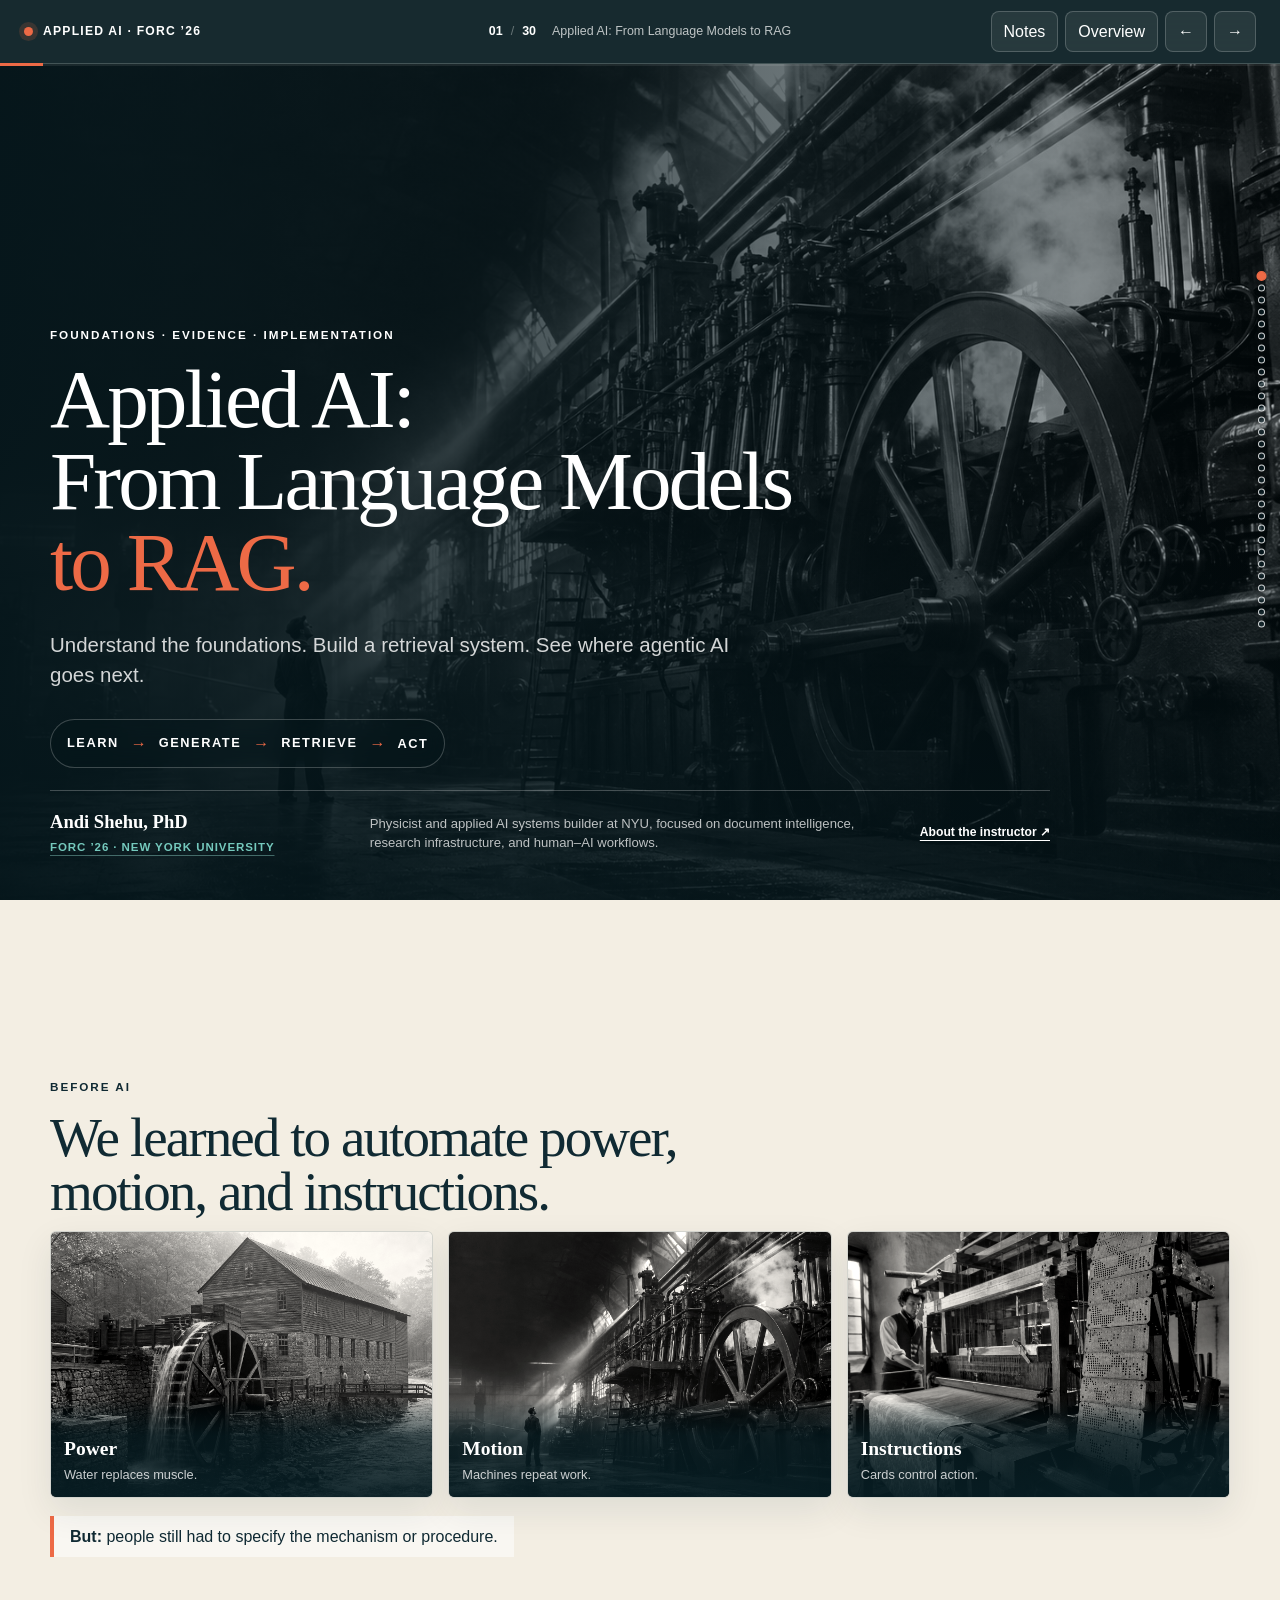
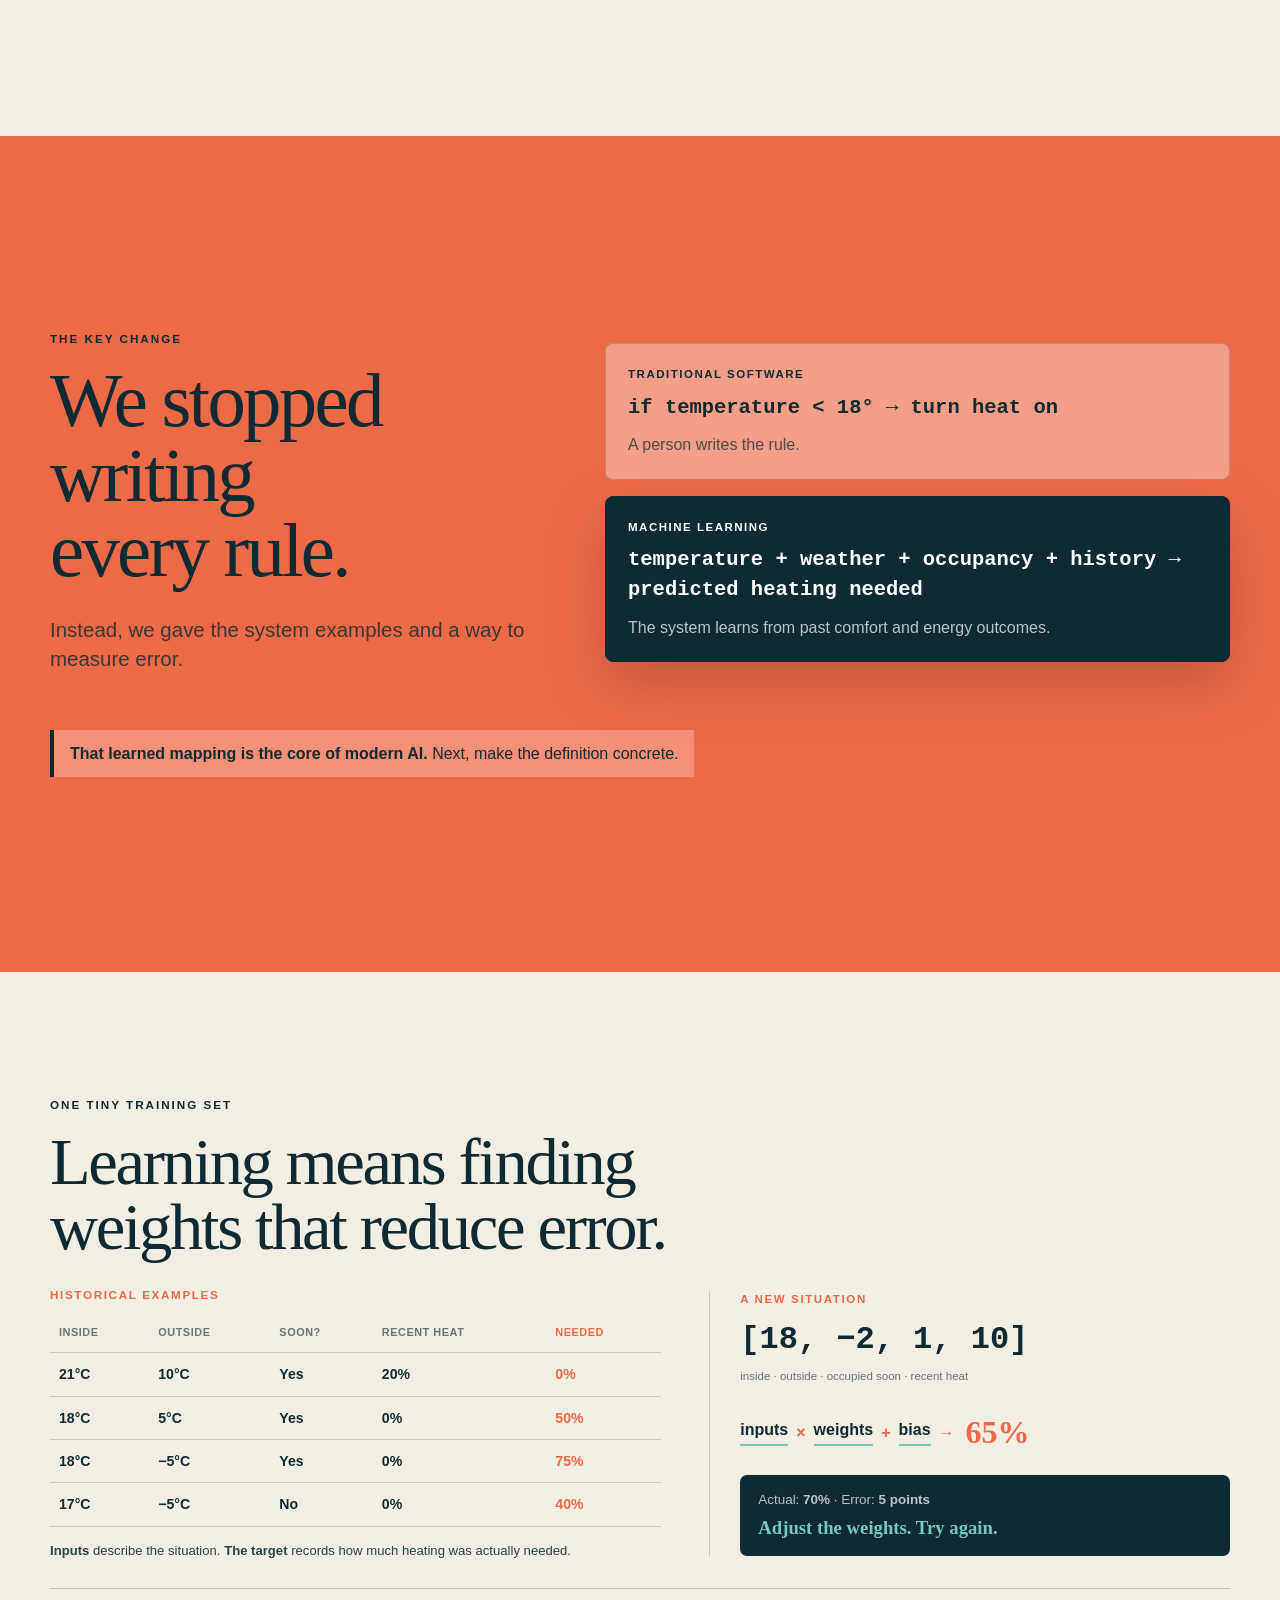
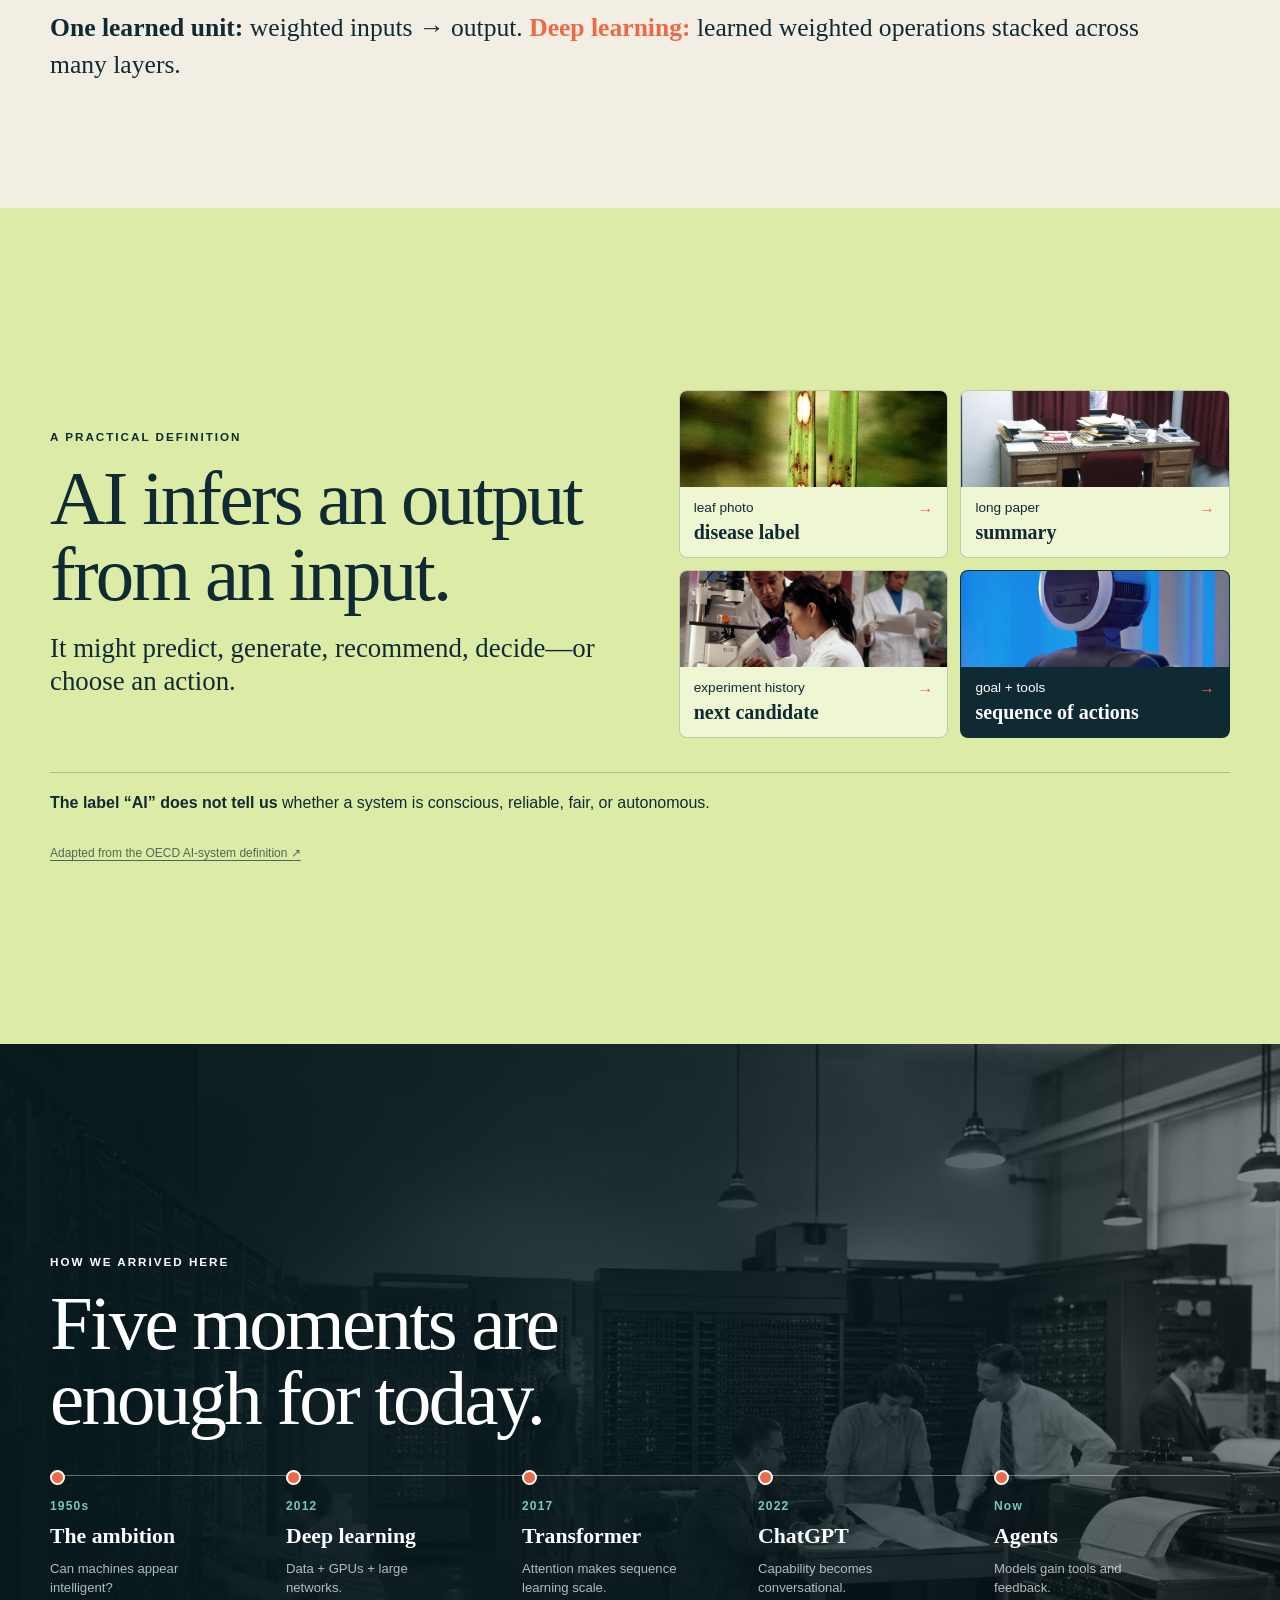
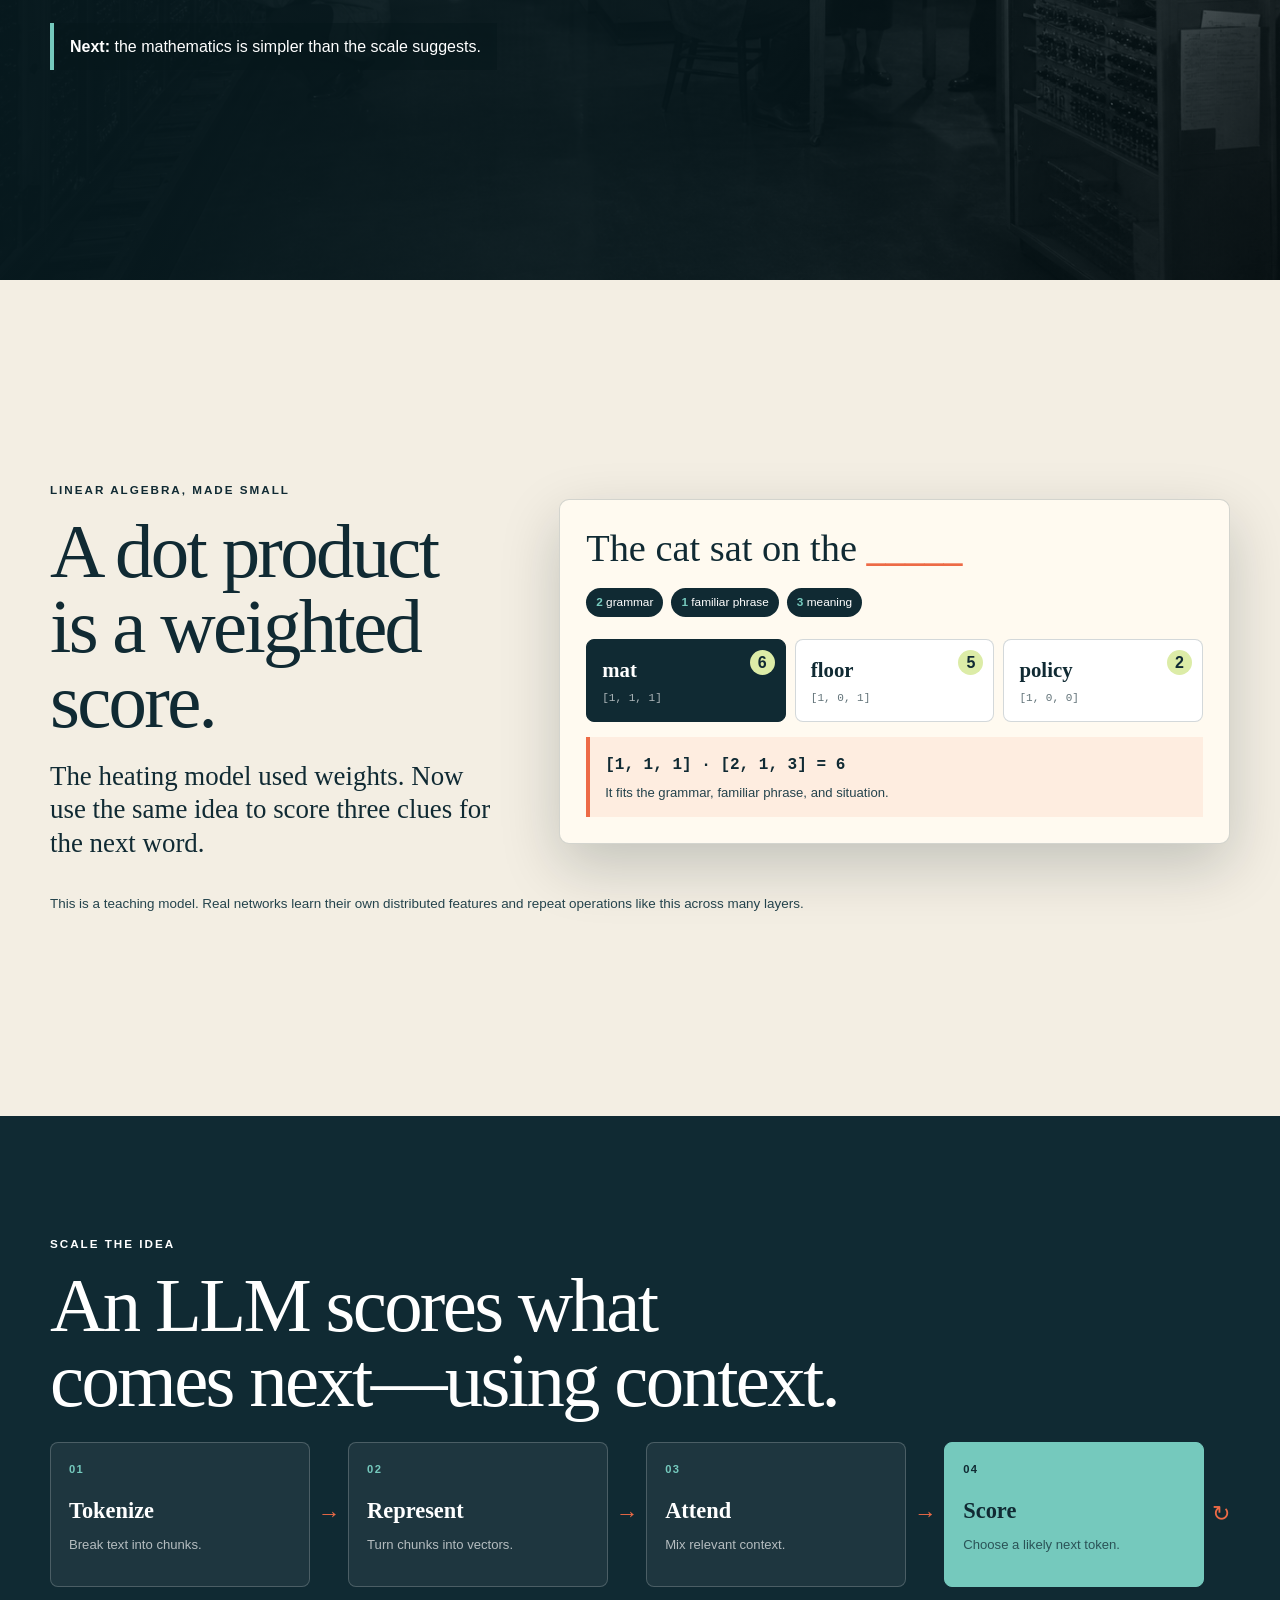
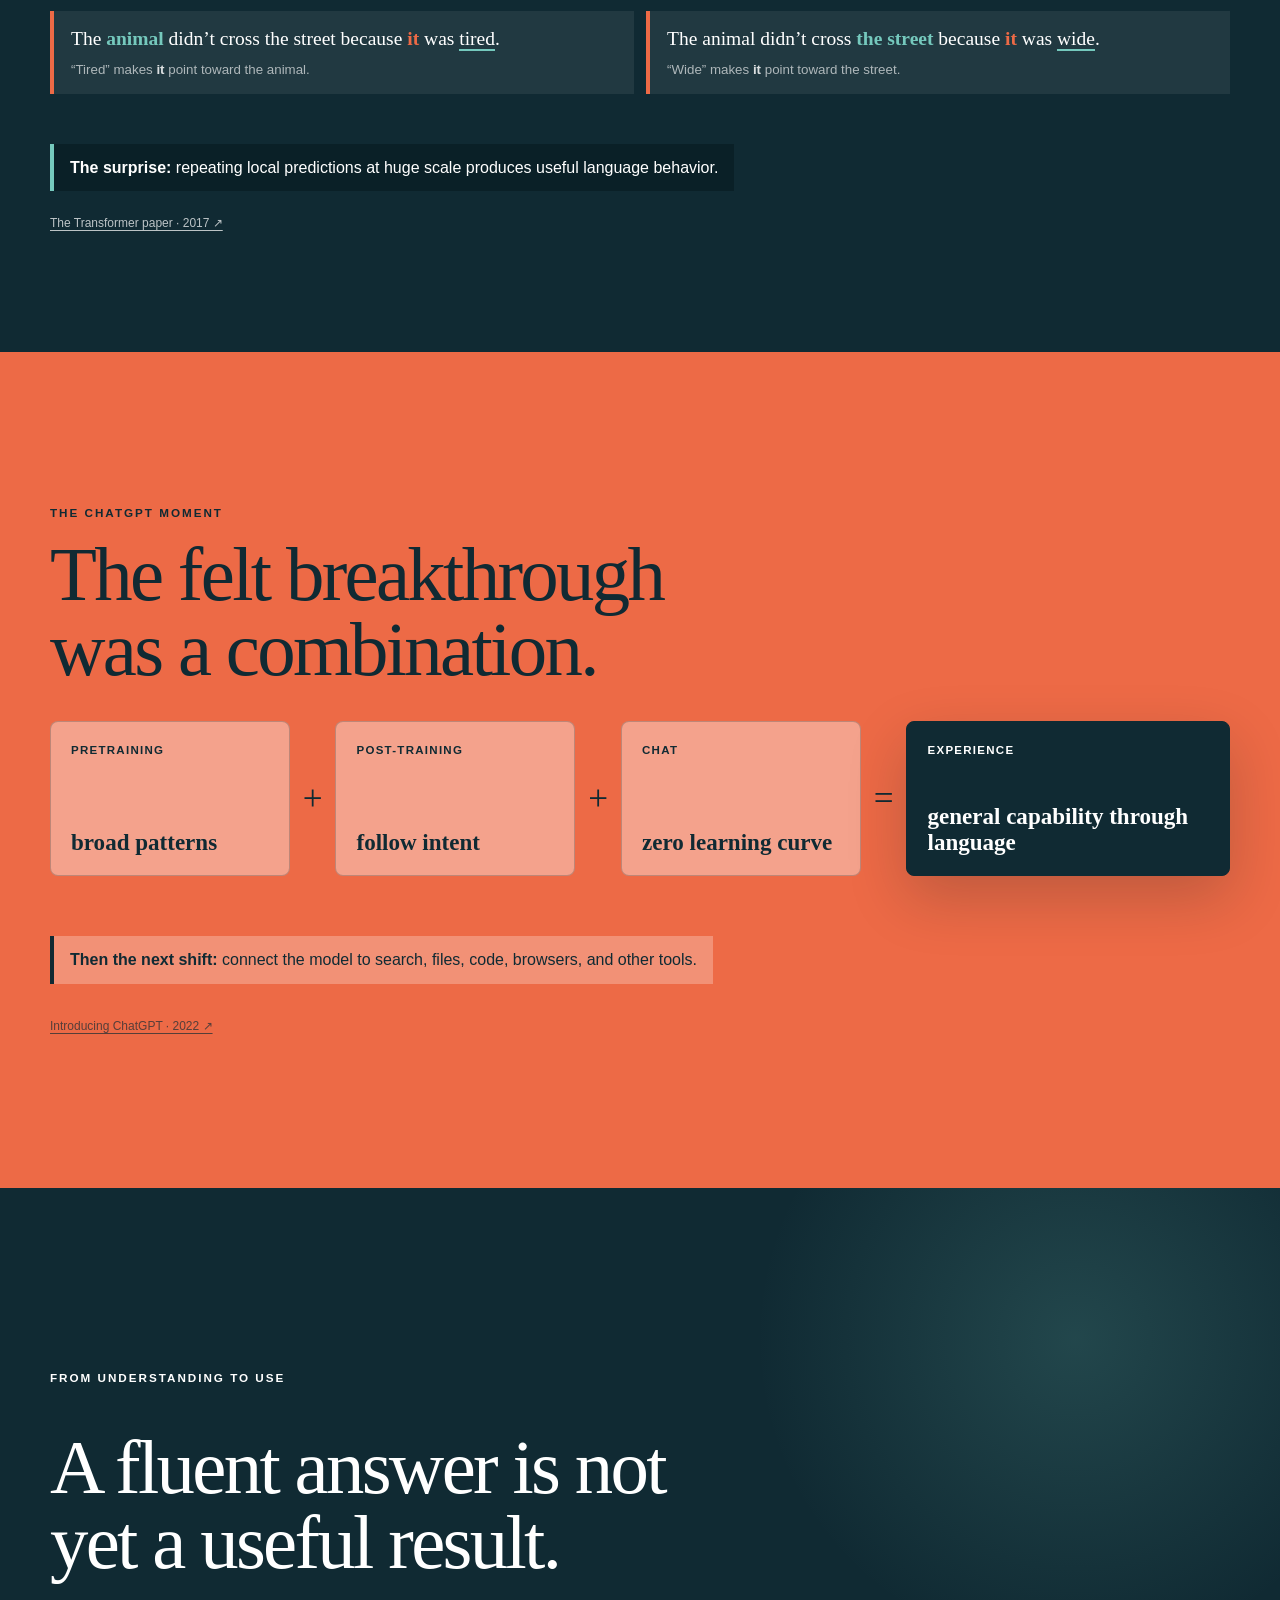
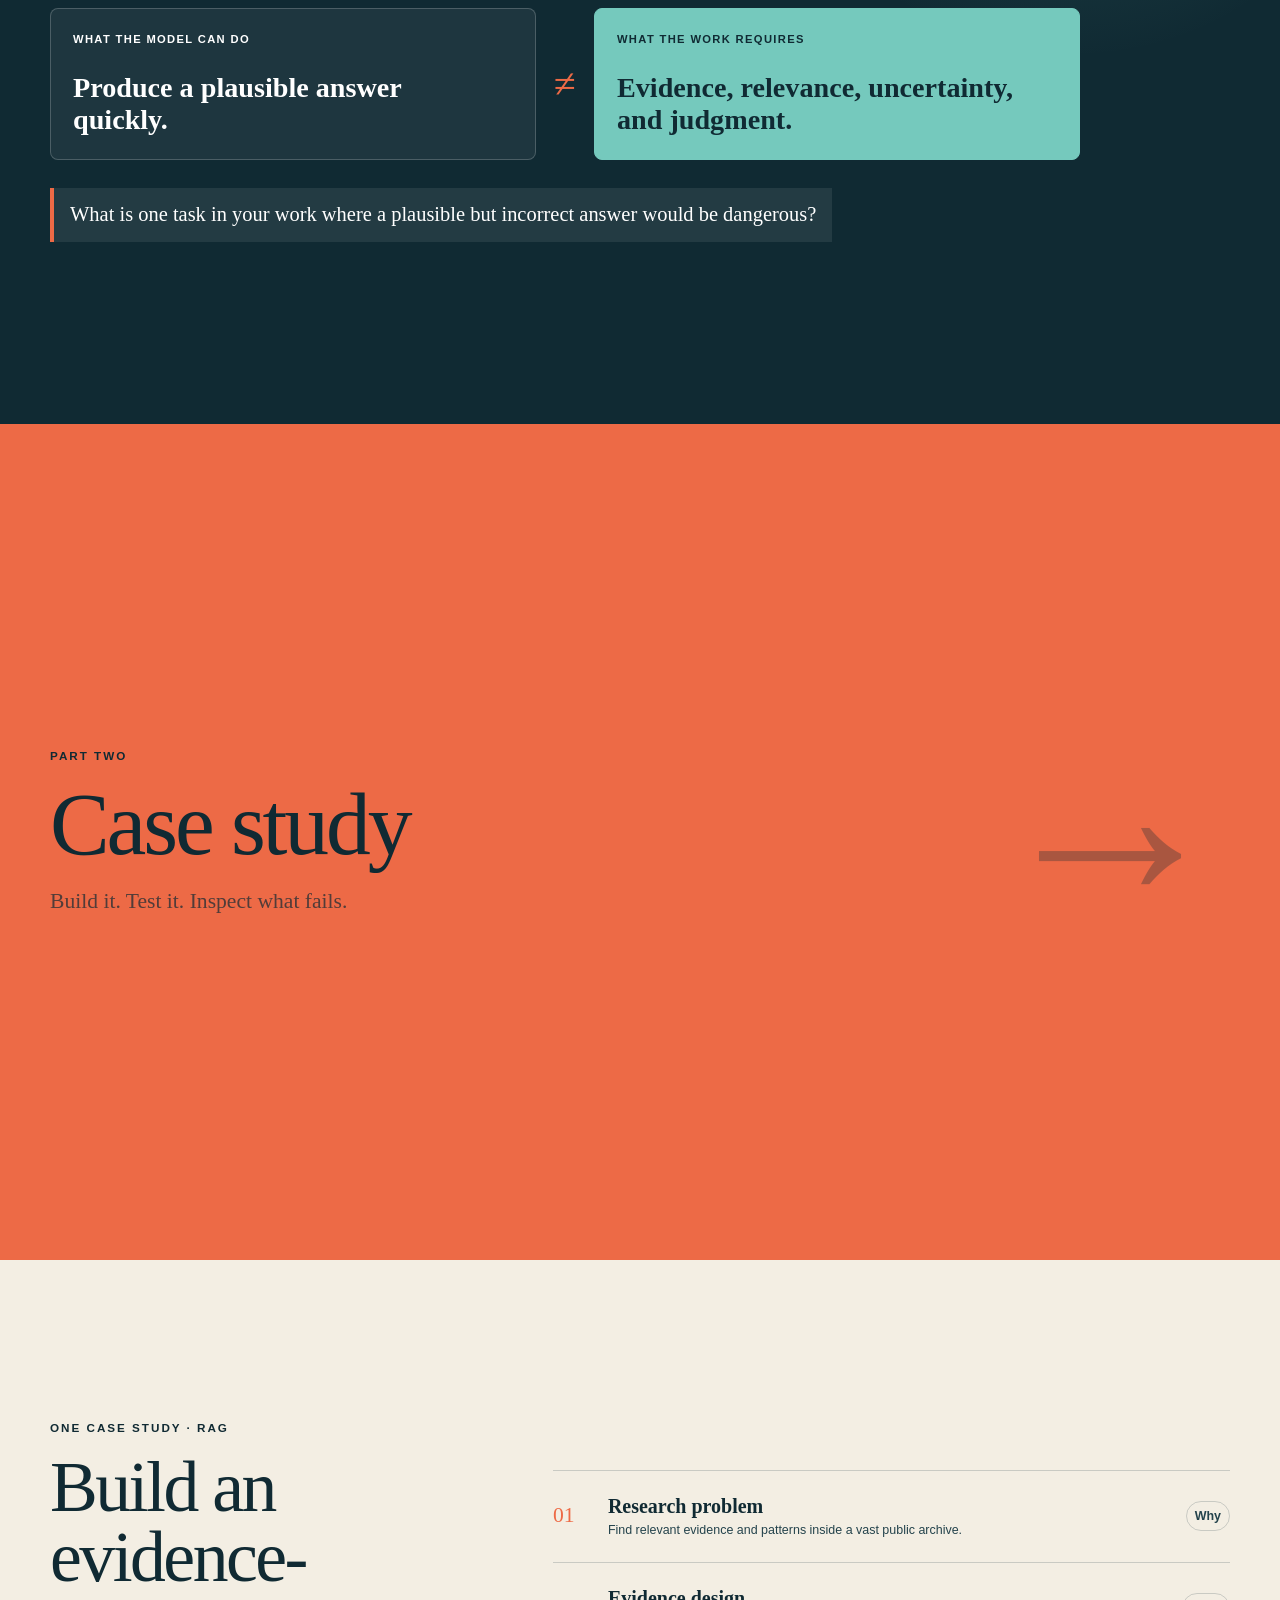
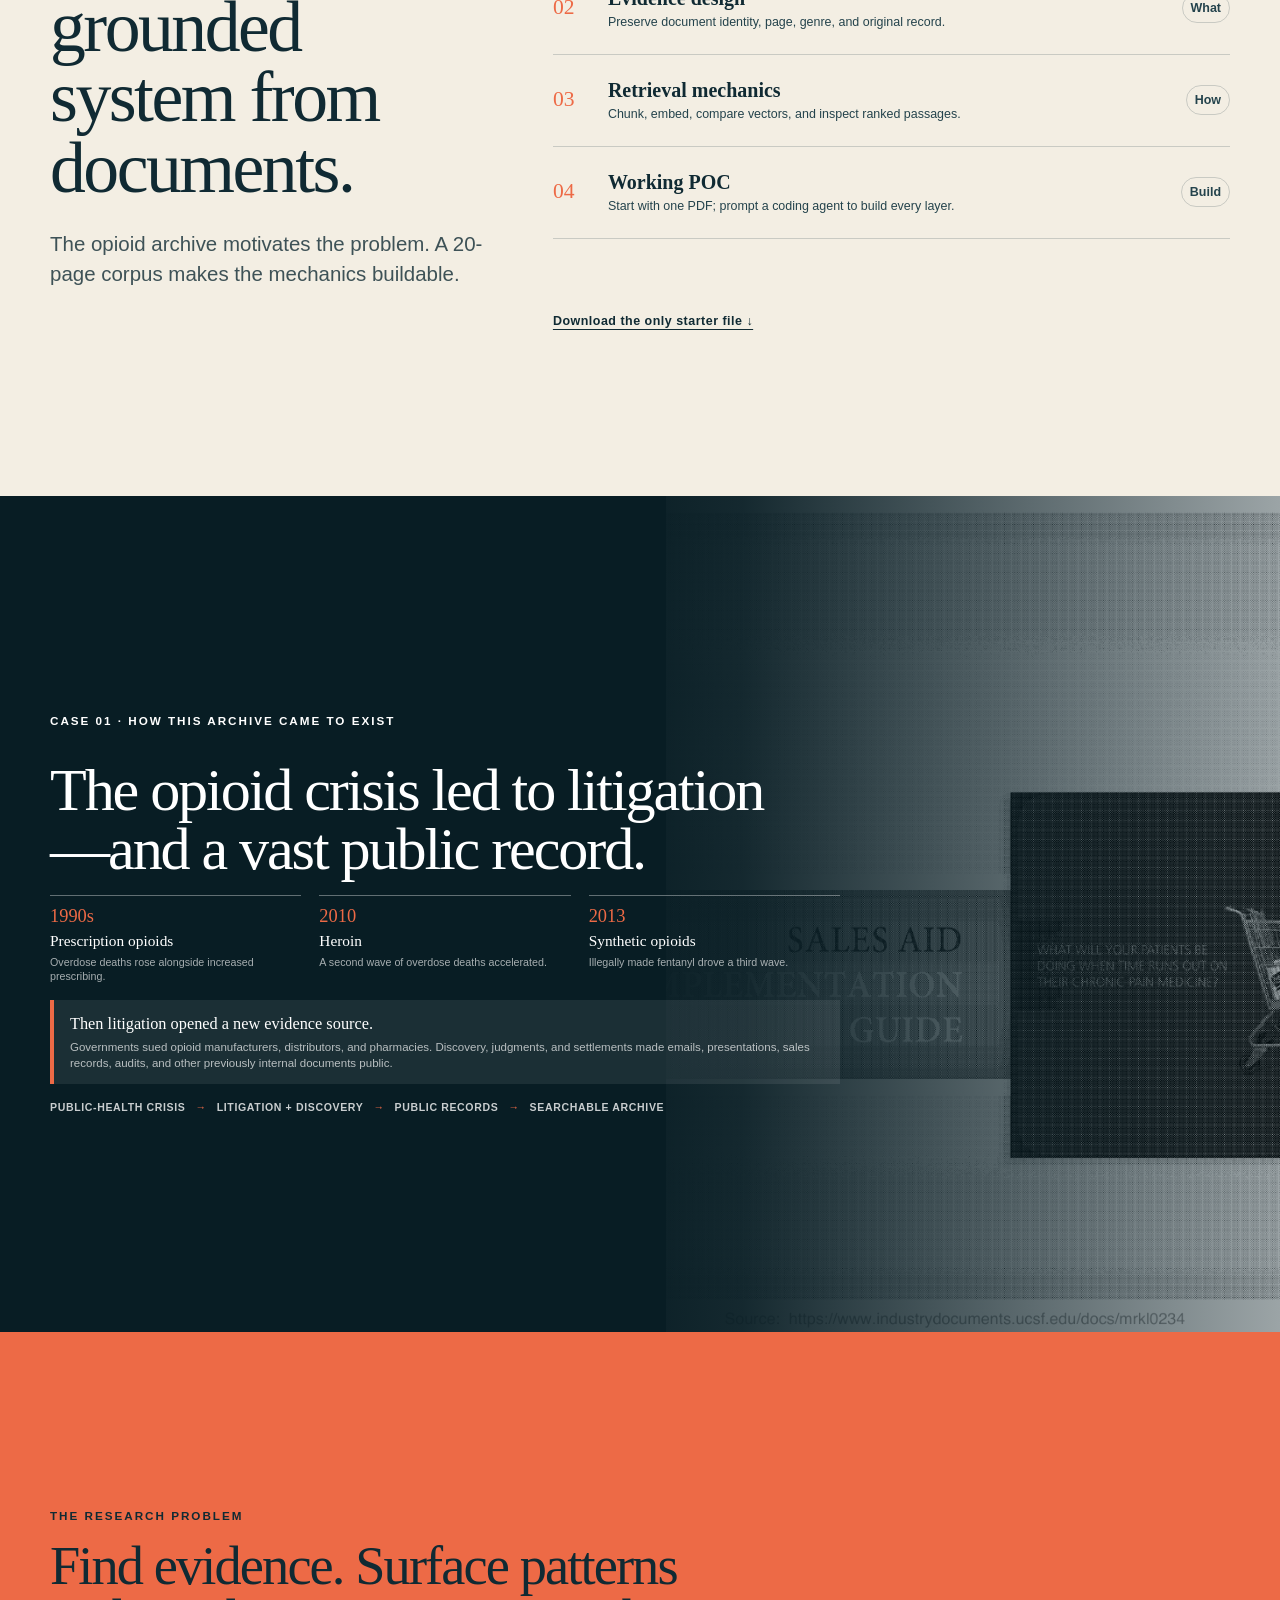
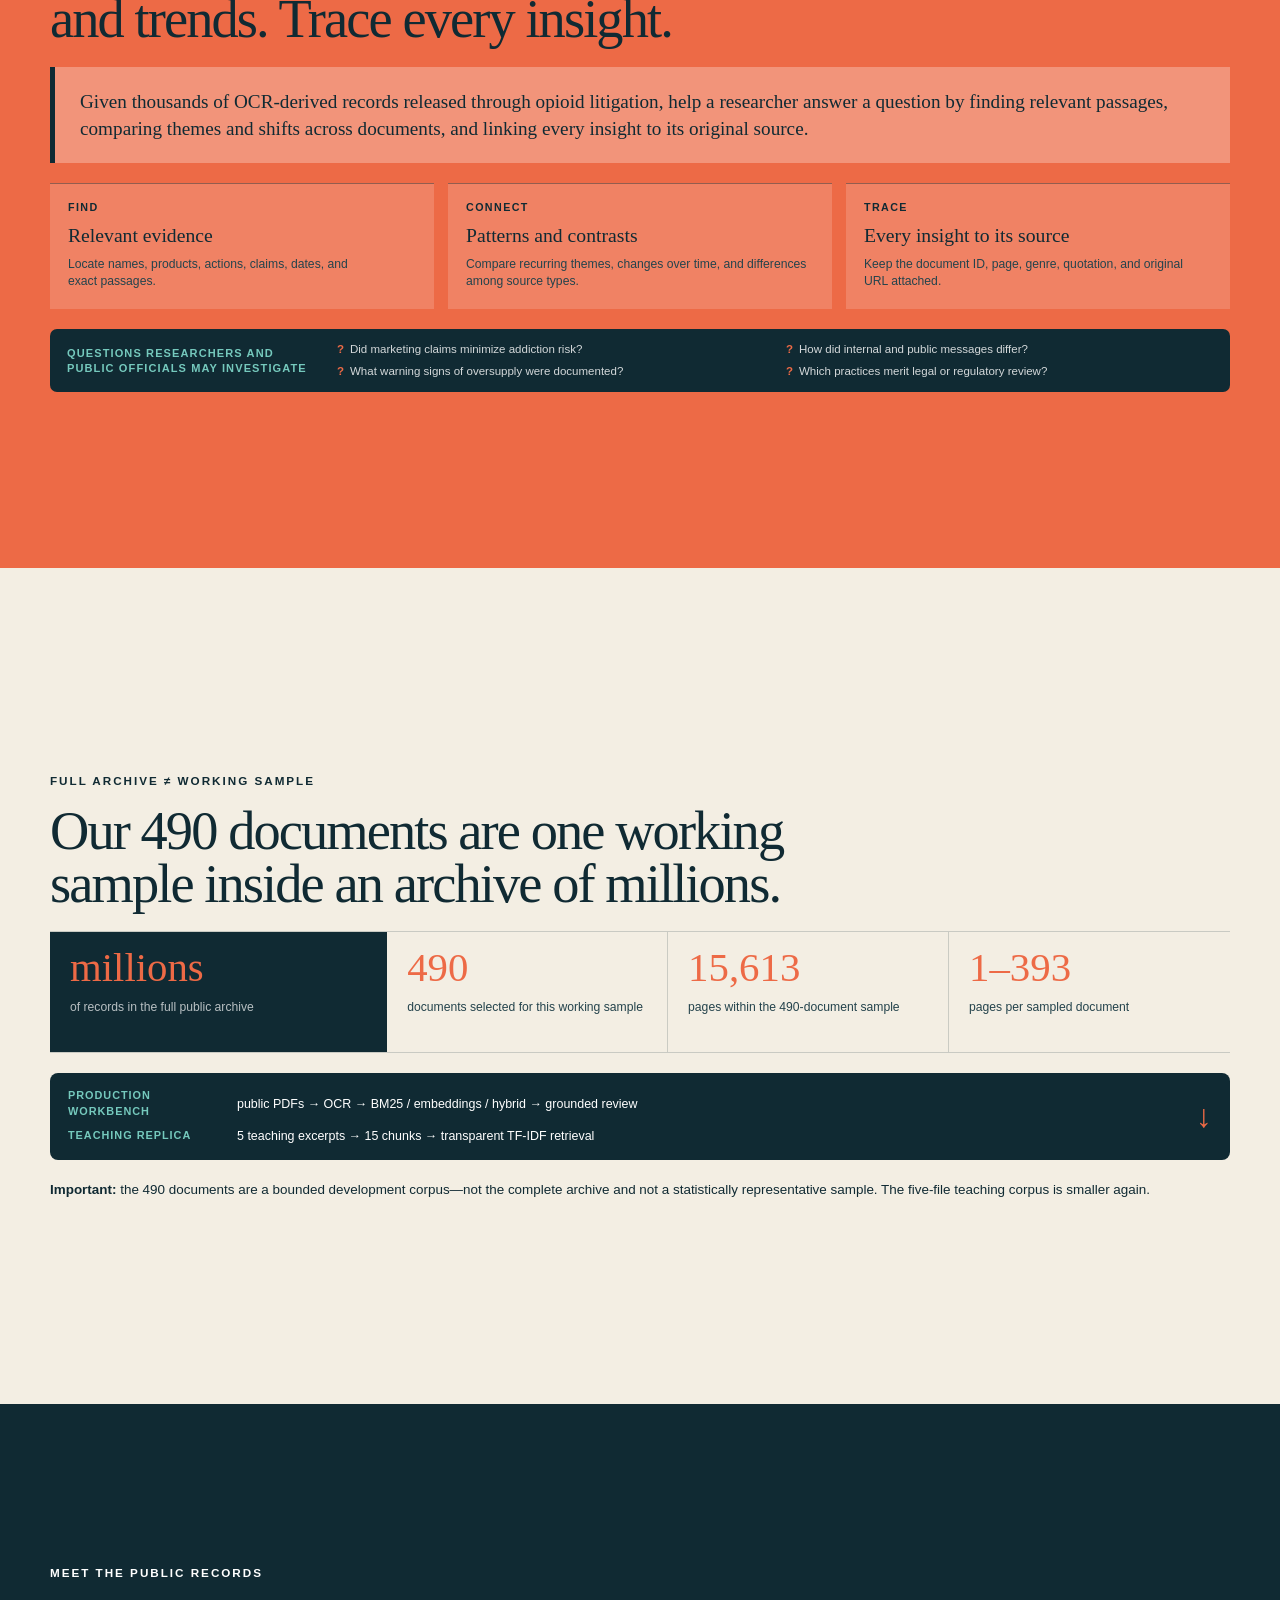
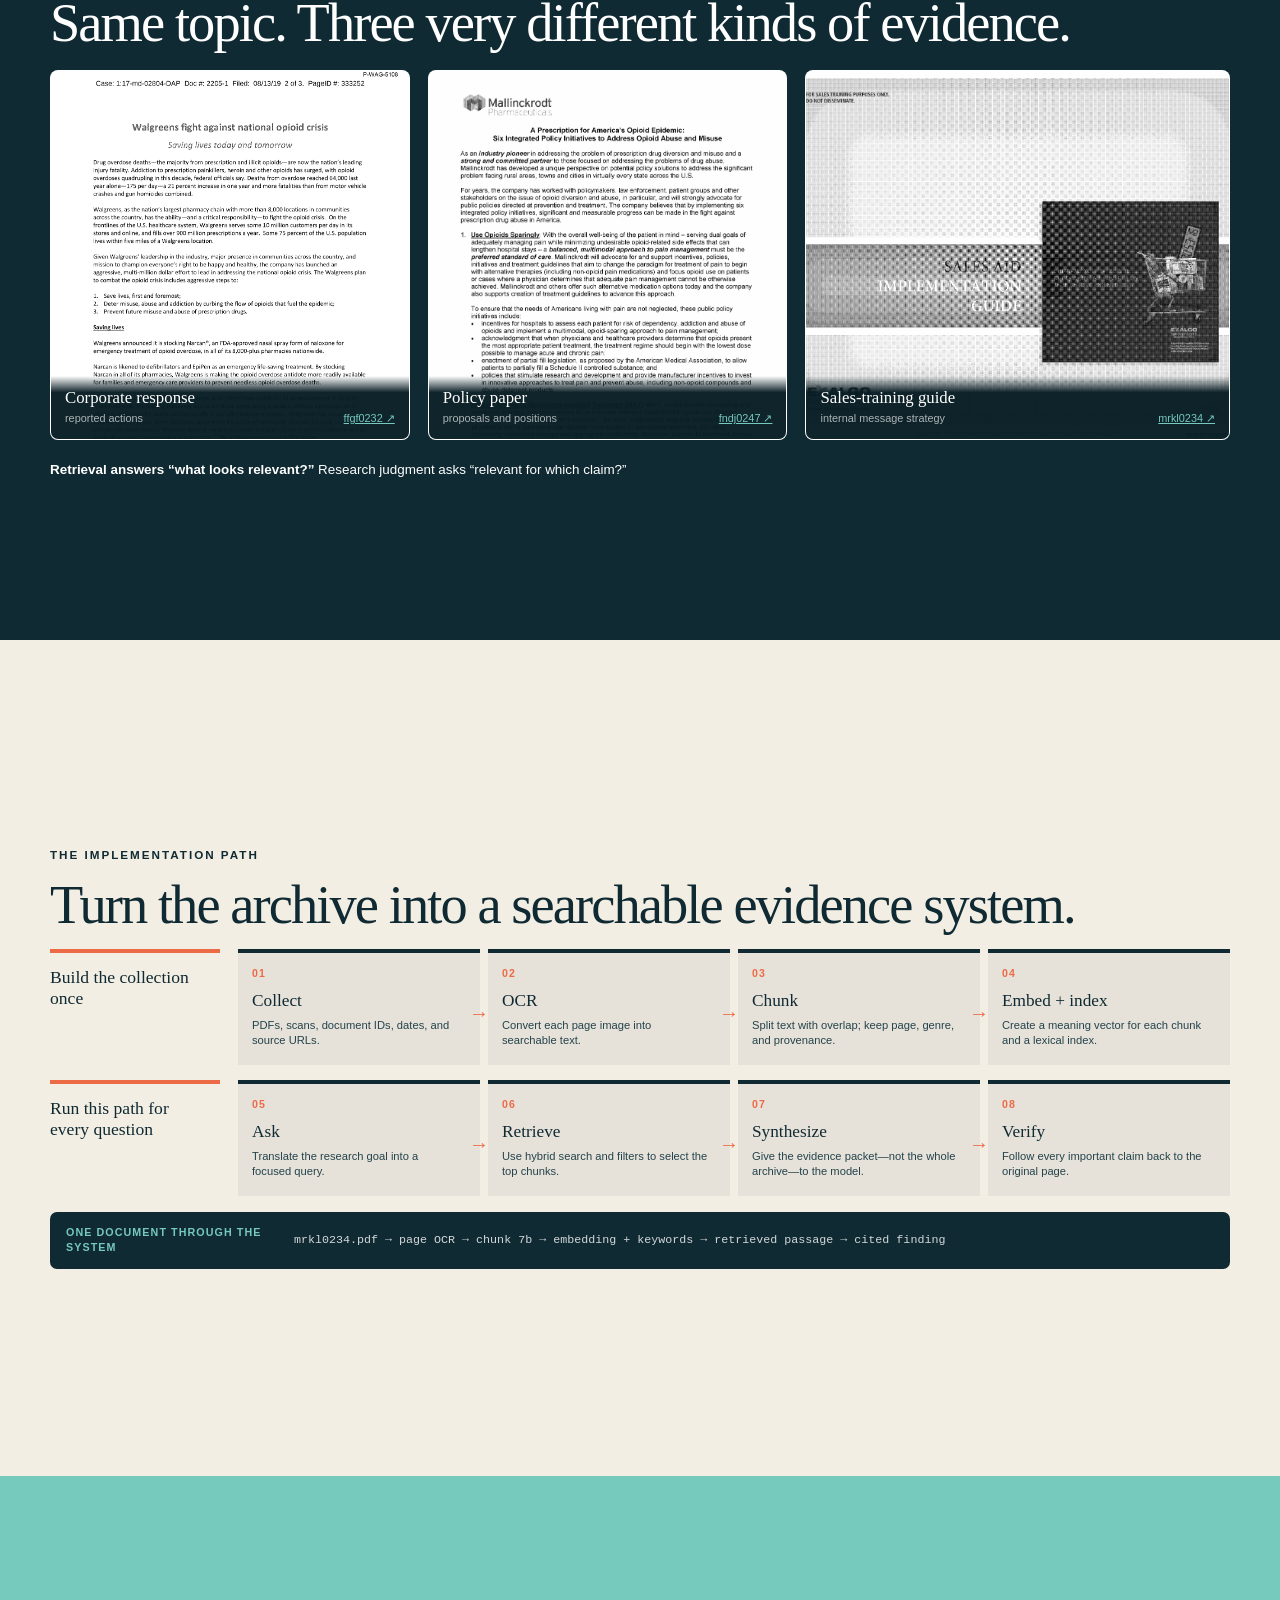
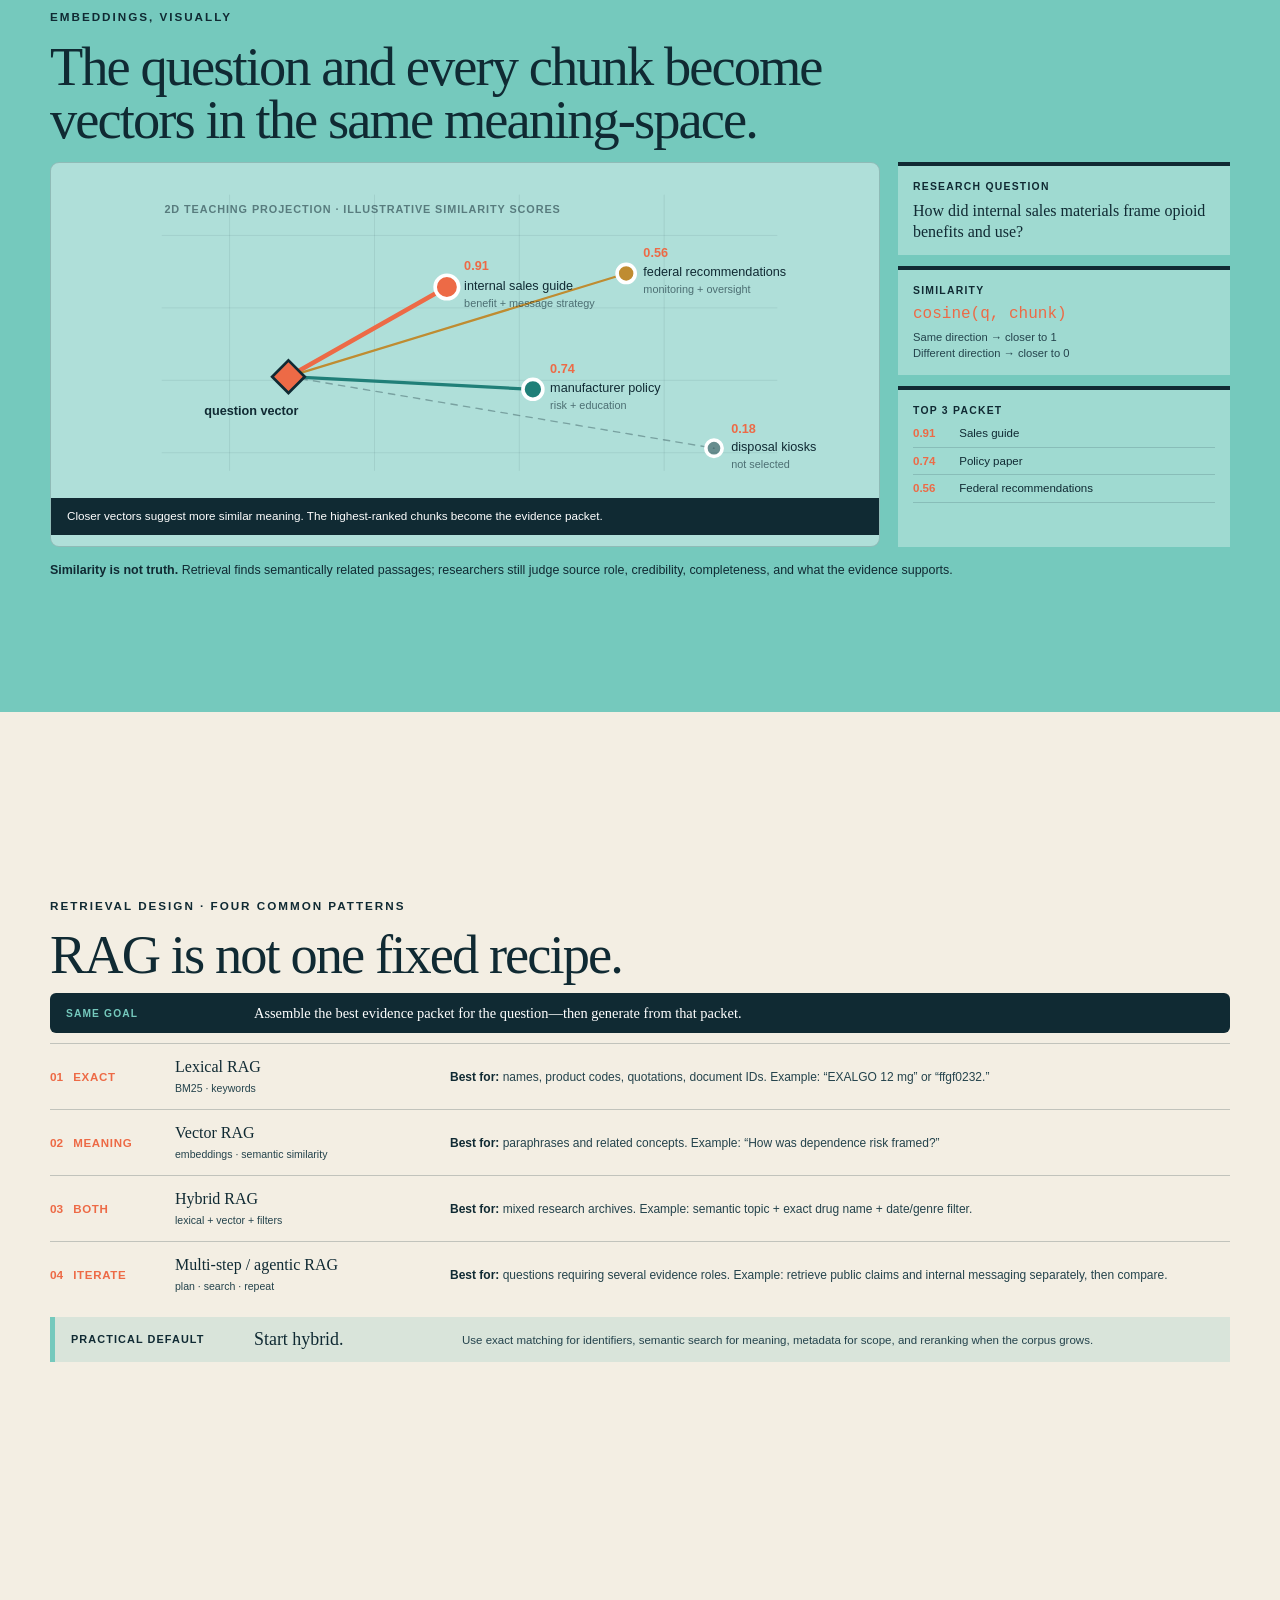
==== commit 35ee776d: "Make RAG lab standalone and prompt-driven" ====
--- a/story_deck/index.html
+++ b/story_deck/index.html
@@ -6,7 +6,7 @@
   <meta name="description" content="An introduction to AI, language models, retrieval-augmented generation, and the future of agentic systems.">
   <meta name="theme-color" content="#102a33">
   <title>Applied AI: From Language Models to RAG</title>
-  <link rel="stylesheet" href="styles.css?v=20260824-hands-on-cases">
+  <link rel="stylesheet" href="styles.css?v=20260825-rag-public-render">
 </head>
 <body>
   <a class="skip-link" href="#slide-1">Skip to slides</a>
@@ -874,9 +874,9 @@
           <li><span>01</span><div><strong>Research problem</strong><p>Find relevant evidence and patterns inside a vast public archive.</p></div><time>Why</time></li>
           <li><span>02</span><div><strong>Evidence design</strong><p>Preserve document identity, page, genre, and original record.</p></div><time>What</time></li>
           <li><span>03</span><div><strong>Retrieval mechanics</strong><p>Chunk, embed, compare vectors, and inspect ranked passages.</p></div><time>How</time></li>
-          <li><span>04</span><div><strong>Working POC</strong><p>Build and test the same workflow on a manageable corpus.</p></div><time>Build</time></li>
+          <li><span>04</span><div><strong>Working POC</strong><p>Start with one PDF; prompt a coding agent to build every layer.</p></div><time>Build</time></li>
         </ol>
-        <a class="lab-slide-link" href="../labs/00_rag_starter/README.md" target="_blank">Open the RAG starter kit ↗</a>
+        <a class="lab-slide-link" href="../labs/00_rag_starter/data/rag_starter_corpus.pdf" download>Download the only starter file ↓</a>
       </div>
       <aside class="speaker-notes" aria-label="Presenter notes for slide 25">
         <p class="notes-label">Presenter notes</p>
@@ -884,7 +884,9 @@
           <div><dt>Purpose</dt><dd>Preview the complete arc of the single applied case and its hands-on build.</dd></div>
           <div><dt>Say</dt><dd>“We will stay with one workflow long enough to understand the problem, inspect the sources, see the mechanics, and build a working proof of concept.”</dd></div>
           <div><dt>Why RAG</dt><dd>It makes the evidence boundary visible: what entered the model’s context, what stayed out, and which claims can be checked.</dd></div>
+          <div><dt>Hands-on boundary</dt><dd>The only supplied artifact is the 20-page PDF. A coding agent creates the environment, extraction, chunks, embedding index, retriever, and interface from the prompts in the deck.</dd></div>
           <div><dt>Transition</dt><dd>Before retrieving anything, define the research question precisely enough to know which documents and claims count.</dd></div>
+          <div><dt>[Sources]</dt><dd><a href="../labs/00_rag_starter/data/rag_starter_corpus.pdf" target="_blank">Course-authored fictional RAG corpus</a></dd></div>
         </dl>
       </aside>
     </section>
@@ -1287,12 +1289,12 @@
       </dl></aside>
     </section>
 
-    <section class="slide paper rag-starter-data-slide" id="slide-rag-starter-data" data-title="Meet the 20-page starter corpus" data-time="Practical RAG · 5 min" aria-labelledby="title-rag-starter-data">
+    <section class="slide paper rag-starter-data-slide" id="slide-rag-starter-data" data-title="Begin with one PDF" data-time="Practical RAG · 5 min" aria-labelledby="title-rag-starter-data">
       <div class="slide-content rag-starter-data-layout">
-        <div><p class="eyebrow">A simpler first build · fictional teaching data</p><h2 id="title-rag-starter-data">Start with 20 pages you can understand.</h2></div>
+        <div><p class="eyebrow">A standalone build · no starter code</p><h2 id="title-rag-starter-data">Your only starter file is one 20-page PDF.</h2></div>
         <div class="rag-starter-data-stage">
           <section class="rag-starter-manifest" aria-label="Starter corpus manifest">
-            <div class="rag-starter-stats"><strong>10</strong><span>documents</span><strong>20</strong><span>pages</span><strong>7</strong><span>starter questions</span></div>
+            <div class="rag-starter-stats"><strong>10</strong><span>documents</span><strong>20</strong><span>pages</span><strong>1</strong><span>input file</span></div>
             <ol>
               <li>Program overview</li><li>Weekly schedule</li><li>Methods workshops</li><li>Computing + data</li><li>Responsible AI</li>
               <li>Mentoring + support</li><li>Team projects</li><li>Accessibility</li><li>Fieldwork + expenses</li><li>Demo day + FAQ</li>
@@ -1305,48 +1307,48 @@
             <blockquote><b>Weekly Schedule · p.1</b>“Wednesday build labs meet … in the Innovation Library, room 406.”</blockquote>
           </section>
         </div>
-        <div class="rag-starter-links"><a href="../labs/00_rag_starter/rag_starter_student_kit.zip" download>Download the complete starter kit ↓</a><a href="../labs/00_rag_starter/data/rag_starter_corpus.pdf" target="_blank">Open the 20-page PDF ↗</a><a href="../labs/00_rag_starter/README.md" target="_blank">Open instructions ↗</a></div>
+        <div class="rag-starter-links"><a href="../labs/00_rag_starter/data/rag_starter_corpus.pdf" download>Download the only starter file ↓</a><span>Put the PDF in an otherwise empty folder. Open that folder in Codex or Claude Code.</span></div>
       </div>
       <aside class="speaker-notes" aria-label="Presenter notes for introducing the starter RAG corpus"><p class="notes-label">Presenter notes</p><dl>
-        <div><dt>Purpose</dt><dd>Give everyone a small source collection that requires no specialized background knowledge before introducing implementation choices.</dd></div>
-        <div><dt>Say</dt><dd>“This is a fictional graduate-program corpus: ten documents, two pages each. You receive the combined PDF, page-preserving text, starter questions, and code. There are no real personal records.”</dd></div>
-        <div><dt>Do</dt><dd>Open the PDF. Predict which documents should answer the starter question before searching. Point out that a good answer requires more than one document.</dd></div>
-        <div><dt>Why text too</dt><dd>The first build uses clean page-preserving text so we can learn RAG rather than OCR. The combined PDF remains the human-facing source and can support a later PDF-extraction extension.</dd></div>
-        <div><dt>Transition</dt><dd>Now take this exact corpus through the smallest complete implementation.</dd></div>
-        <div><dt>[Sources]</dt><dd><a href="../labs/00_rag_starter/data/source_manifest.json" target="_blank">Course-authored corpus manifest</a> · <a href="../labs/00_rag_starter/data/questions.json" target="_blank">Starter questions</a></dd></div>
+        <div><dt>Purpose</dt><dd>Give everyone the same small source while making the coding agent create every implementation artifact from scratch.</dd></div>
+        <div><dt>Say</dt><dd>“This fictional graduate-program PDF is the entire handout for the build. You do not receive scripts, extracted text, questions, configuration files, or a project scaffold.”</dd></div>
+        <div><dt>Do</dt><dd>Download the PDF into an empty folder, open the folder in Codex or Claude Code, and inspect the PDF before pasting Prompt 1.</dd></div>
+        <div><dt>Why one PDF</dt><dd>The exercise exposes the complete chain: environment setup, PDF extraction, chunking, embeddings, retrieval, and interface construction.</dd></div>
+        <div><dt>Transition</dt><dd>The next slide names the artifacts the prompts will create.</dd></div>
+        <div><dt>[Sources]</dt><dd><a href="../labs/00_rag_starter/data/rag_starter_corpus.pdf" target="_blank">Course-authored fictional RAG corpus</a></dd></div>
       </dl></aside>
     </section>
 
     <section class="slide teal rag-starter-build-slide" id="slide-rag-starter-build" data-title="Build an inspectable RAG interface" data-time="Practical RAG · 30 min" aria-labelledby="title-rag-starter-build">
       <div class="slide-content rag-starter-build-layout">
-        <div><p class="eyebrow">Hands-on implementation · retrieval first</p><h2 id="title-rag-starter-build">Build the smallest useful RAG system—one visible step at a time.</h2></div>
+        <div><p class="eyebrow">Hands-on implementation · PDF to interface</p><h2 id="title-rag-starter-build">Turn one PDF into a working RAG system—one visible step at a time.</h2></div>
         <ol class="rag-starter-pipeline" aria-label="Six steps in the starter RAG implementation">
-          <li><span>01</span><strong>Inspect</strong><p>Read the PDF and predict the source.</p></li>
-          <li><span>02</span><strong>Chunk</strong><p>120 words · 25-word overlap · keep page metadata.</p></li>
-          <li><span>03</span><strong>Embed</strong><p><code>text-embedding-3-small</code></p></li>
-          <li><span>04</span><strong>Store</strong><p>Chunks + vectors in one local JSON index.</p></li>
+          <li><span>01</span><strong>Set up</strong><p>Create the environment and project structure.</p></li>
+          <li><span>02</span><strong>Extract</strong><p>PDF → page-preserving JSON.</p></li>
+          <li><span>03</span><strong>Chunk</strong><p>120 words · 25-word overlap · keep page metadata.</p></li>
+          <li><span>04</span><strong>Embed</strong><p><code>text-embedding-3-small</code> → local JSON index.</p></li>
           <li><span>05</span><strong>Retrieve</strong><p>Embed the question · cosine · top-k.</p></li>
           <li><span>06</span><strong>Interface</strong><p>Show source, page, score, and passage.</p></li>
         </ol>
         <div class="rag-starter-commands">
-          <code>python chunk.py --size 120 --overlap 25</code>
-          <code>python build_index.py --model text-embedding-3-small</code>
+          <code>python src/chunk.py --size 120 --overlap 25</code>
+          <code>python src/build_index.py --model text-embedding-3-small</code>
           <code>streamlit run app.py</code>
         </div>
-        <div class="rag-starter-build-bottom"><p><span>Using Codex?</span>Open the starter folder and follow five bounded milestones: inspect → chunk → embed → retrieve → interface.</p><a href="../labs/00_rag_starter/CODEX_GUIDE.md" target="_blank">Open the Codex build guide ↗</a><strong>Stop before answer generation. First make retrieval understandable.</strong></div>
+        <div class="rag-starter-build-bottom"><p><span>Using a coding agent?</span>Open the empty project folder containing only the PDF. Paste the five prompts in order.</p><a href="../labs/00_rag_starter/data/rag_starter_corpus.pdf" target="_blank">Open the only input file ↗</a><strong>The agent writes every file. You inspect every transformation.</strong></div>
       </div>
       <aside class="speaker-notes" aria-label="Presenter notes for building the starter RAG interface"><p class="notes-label">Presenter notes</p><dl>
-        <div><dt>Purpose</dt><dd>Provide a complete but intentionally small implementation path that ends in a working evidence interface.</dd></div>
+        <div><dt>Purpose</dt><dd>Show the artifacts a coding agent will create from a single PDF, with no prepared project scaffold.</dd></div>
         <div><dt>Model choice</dt><dd>Use text-embedding-3-small for the first build: it is a current OpenAI embedding model, works through a simple embeddings API request, and avoids local model setup. The model name is configurable and is stored with the index. The query and document chunks must use the same embedding model.</dd></div>
         <div><dt>Why JSON</dt><dd>Thirty-four chunks do not require a vector database. A JSON index keeps the metadata and vectors visible. Infrastructure can be added when the corpus makes it necessary.</dd></div>
-        <div><dt>Using Codex</dt><dd>Ask Codex to complete one milestone at a time, run it, and explain the transformation. Do not ask for “a complete RAG app” in one prompt; the learning lives in the intermediate artifacts.</dd></div>
-        <div><dt>Time</dt><dd>Five minutes to inspect, five to chunk, five to embed, five to trace retrieval, and ten to launch and modify the interface.</dd></div>
+        <div><dt>Using a coding agent</dt><dd>Ask Codex or Claude Code to create and run one milestone at a time. Each prompt ends with a visible artifact, a check, and a stopping condition.</dd></div>
+        <div><dt>Time</dt><dd>Five minutes to set up and extract, five to chunk, five to embed, five to trace retrieval, and ten to launch and modify the interface.</dd></div>
         <div><dt>Hold</dt><dd>Do not add generation or evaluation yet. The first success criterion is being able to explain why each displayed passage was returned and trace it to a page.</dd></div>
-        <div><dt>[Sources]</dt><dd><a href="https://developers.openai.com/api/reference/resources/embeddings/methods/create" target="_blank" rel="noreferrer">OpenAI Embeddings API</a> · <a href="https://developers.openai.com/api/docs/models/text-embedding-3-small" target="_blank" rel="noreferrer">text-embedding-3-small model page</a> · <a href="../labs/00_rag_starter/README.md" target="_blank">Course implementation guide</a></dd></div>
-      </dl></aside>
-    </section>
-
-    <section class="slide dark rag-api-slide" id="slide-rag-api-key" data-title="Set up API access safely" data-time="Practical RAG · before Prompt 4" aria-labelledby="title-rag-api-key">
+        <div><dt>[Sources]</dt><dd><a href="https://developers.openai.com/api/reference/resources/embeddings/methods/create" target="_blank" rel="noreferrer">OpenAI Embeddings API</a> · <a href="https://developers.openai.com/api/docs/models/text-embedding-3-small" target="_blank" rel="noreferrer">text-embedding-3-small model page</a> · <a href="https://developers.openai.com/api/docs/guides/latest-model#prompting-best-practices" target="_blank" rel="noreferrer">OpenAI prompting guidance</a></dd></div>
+      </dl></aside>
+    </section>
+
+    <section class="retired-slide dark rag-api-slide" id="slide-rag-api-key" hidden data-title="Set up API access safely" data-time="Practical RAG · before Prompt 4" aria-labelledby="title-rag-api-key">
       <div class="slide-content rag-api-layout">
         <div><p class="eyebrow">One manual boundary · everything else can be copy-pasted</p><h2 id="title-rag-api-key">Your API key stays local—and Codex never needs to see it.</h2></div>
         <ol class="rag-api-steps" aria-label="Three steps for configuring API access">
@@ -1365,47 +1367,43 @@
         <div><dt>Say</dt><dd>“Codex can prepare and verify the setup, but you handle the secret. The preflight reports only whether a key is available; it never prints the value.”</dd></div>
         <div><dt>Demonstrate</dt><dd>Show .env.example, copy it to .env, and point to the blank value. Do not enter a real key on the projector. Run the preflight using an already-configured presentation machine.</dd></div>
         <div><dt>Alternative</dt><dd>If the course uses a managed API route, replace the personal-key step with the institution’s approved instructions and keep the same no-sharing rule.</dd></div>
-        <div><dt>Transition</dt><dd>With the secret boundary clear, run the seven prompts in order.</dd></div>
+        <div><dt>Transition</dt><dd>With the secret boundary clear, run the five prompts in order.</dd></div>
         <div><dt>[Sources]</dt><dd><a href="https://developers.openai.com/api/docs/quickstart" target="_blank" rel="noreferrer">OpenAI API quickstart</a> · <a href="https://developers.openai.com/api/docs/models/text-embedding-3-small" target="_blank" rel="noreferrer">text-embedding-3-small model page</a> · <a href="../labs/00_rag_starter/API_KEY_SETUP.md" target="_blank">Course API-key guide</a></dd></div>
       </dl></aside>
     </section>
 
-    <section class="slide paper rag-prompt-slide" id="slide-rag-starter-prompts" data-title="Run the first POC with seven prompts" data-time="Practical RAG · prompt sequence" aria-labelledby="title-rag-starter-prompts">
+    <section class="slide paper rag-prompt-slide" id="slide-rag-starter-prompts" data-title="Build RAG from one PDF" data-time="Practical RAG · prompt sequence" aria-labelledby="title-rag-starter-prompts">
       <div class="slide-content rag-prompt-layout">
-        <div><p class="eyebrow">Your build instructions · paste into Codex one at a time</p><h2 id="title-rag-starter-prompts">Seven prompts take the first POC from files to a working search interface.</h2></div>
+        <div><p class="eyebrow">Start from scratch · paste into Codex or Claude Code</p><h2 id="title-rag-starter-prompts">One PDF. Five prompts. A working RAG interface.</h2></div>
         <div class="rag-prompt-stage">
           <div class="rag-prompt-tabs" role="tablist" aria-label="RAG proof-of-concept prompt sequence">
-            <button class="is-active" type="button" role="tab" aria-selected="true" aria-controls="rag-prompt-1" data-rag-prompt-tab><span>01</span>Set up</button>
-            <button type="button" role="tab" aria-selected="false" aria-controls="rag-prompt-2" data-rag-prompt-tab><span>02</span>Inspect</button>
-            <button type="button" role="tab" aria-selected="false" aria-controls="rag-prompt-3" data-rag-prompt-tab><span>03</span>Chunk</button>
-            <button type="button" role="tab" aria-selected="false" aria-controls="rag-prompt-4" data-rag-prompt-tab><span>04</span>Embed</button>
-            <button type="button" role="tab" aria-selected="false" aria-controls="rag-prompt-5" data-rag-prompt-tab><span>05</span>Retrieve</button>
-            <button type="button" role="tab" aria-selected="false" aria-controls="rag-prompt-6" data-rag-prompt-tab><span>06</span>Interface</button>
-            <button type="button" role="tab" aria-selected="false" aria-controls="rag-prompt-7" data-rag-prompt-tab><span>07</span>Check</button>
+            <button class="is-active" type="button" role="tab" aria-selected="true" aria-controls="rag-prompt-1" data-rag-prompt-tab><span>01</span>Start + extract</button>
+            <button type="button" role="tab" aria-selected="false" aria-controls="rag-prompt-2" data-rag-prompt-tab><span>02</span>Chunk</button>
+            <button type="button" role="tab" aria-selected="false" aria-controls="rag-prompt-3" data-rag-prompt-tab><span>03</span>Embed + retrieve</button>
+            <button type="button" role="tab" aria-selected="false" aria-controls="rag-prompt-4" data-rag-prompt-tab><span>04</span>Interface</button>
+            <button type="button" role="tab" aria-selected="false" aria-controls="rag-prompt-5" data-rag-prompt-tab><span>05</span>Verify</button>
           </div>
           <section class="rag-prompt-card" aria-live="polite">
-            <div class="rag-prompt-card-head"><span id="ragPromptPosition">Prompt 1 of 7</span><button id="ragPromptCopy" type="button">Copy prompt</button></div>
+            <div class="rag-prompt-card-head"><span id="ragPromptPosition">Prompt 1 of 5</span><button id="ragPromptCopy" type="button">Copy prompt</button></div>
             <ol class="rag-prompt-panels">
-              <li id="rag-prompt-1" role="tabpanel" data-rag-prompt-panel><p>Treat the folder containing <code>README.md</code>, <code>chunk.py</code>, and <code>data/</code> as the project root, regardless of its name. Detect my operating system. Create <code>.venv</code>, install the exact requirements, and run <code>check_setup.py</code> with that environment’s Python. Use the same Python for every later command. Keep sources in <code>data/</code>, generated data in <code>output/</code>, and code in the project root. Show the preflight results and stop.</p></li>
-              <li id="rag-prompt-2" role="tabpanel" data-rag-prompt-panel hidden><p>Read <code>data/source_manifest.json</code>, <code>data/questions.json</code>, and all ten source text files. Explain how pages and metadata are represented. For the first three questions, predict which documents should contain the evidence. Do not write or change code. Show the predictions and stop.</p></li>
-              <li id="rag-prompt-3" role="tabpanel" data-rag-prompt-panel hidden><p>Review <code>chunk.py</code>, then run it with 120-word chunks and a 25-word overlap. Confirm that <code>output/chunks.json</code> contains exactly 34 chunks. Show three neighboring chunks, identify their overlap, and verify title, filename, page, document type, document ID, and chunk ID. Diagnose any mismatch. Stop before embeddings.</p></li>
-              <li id="rag-prompt-4" role="tabpanel" data-rag-prompt-panel hidden><p>Use the project’s <code>.venv</code> Python to run <code>check_setup.py --require-key</code> without printing or requesting the key. If it is missing, follow <code>API_KEY_SETUP.md</code>, create a blank <code>.env</code>, and stop so I can add the key myself. After the preflight passes, run <code>build_index.py</code> with <code>text-embedding-3-small</code>. Confirm 34 vectors, source metadata, model name, and vector dimensions. Then stop.</p></li>
-              <li id="rag-prompt-5" role="tabpanel" data-rag-prompt-panel hidden><p>Review the provided <code>retrieve.py</code>; do not create another retrieval script. Run the first starter question and the Wednesday build-lab question with five results each. Show score, title, filename, page, document type, and passage. Explain the question embedding, cosine similarity, and top-k ranking. Stop before the interface.</p></li>
-              <li id="rag-prompt-6" role="tabpanel" data-rag-prompt-panel hidden><p>Review and preserve the existing <code>app.py</code>. Launch it with Streamlit and give me the local URL. Retrieve the first starter question with top-k set to five. Verify title, filename, page, document type, similarity score, and full passage for every result. Keep it retrieval-only: no generated answer and no vector database.</p></li>
-              <li id="rag-prompt-7" role="tabpanel" data-rag-prompt-panel hidden><p>Run <code>python retrieve.py --all --top-k 5</code> and compare each packet with <code>data/evaluation_questions.json</code>. Produce a seven-row table with question ID, expected document, top-five documents, and pass or investigate. For Q7, retrieve the corpus-boundary passage without inferring whether housing is provided. Confirm page traceability and finish with the exact commands to run the POC again.</p></li>
+              <li id="rag-prompt-1" role="tabpanel" data-rag-prompt-panel><p>Build a new project in this folder. The only input should be <code>rag_starter_corpus.pdf</code>; do not use starter code. Create <code>data/</code> and place the PDF there. Detect my operating system and Python version. If Python 3.10+ is unavailable, give me one OS-specific installation step and stop. Otherwise create <code>.venv</code>, <code>src/</code>, <code>output/</code>, <code>requirements.txt</code>, <code>.gitignore</code>, and <code>README.md</code>; install <code>pypdf</code>, <code>numpy</code>, <code>openai</code>, <code>python-dotenv</code>, and <code>streamlit</code>. Then create and run <code>src/extract_pdf.py</code> to write page-preserving text to <code>output/pages.json</code>. Report page count, empty pages, and short samples from pages 1 and 20. Show the file tree and stop.</p></li>
+              <li id="rag-prompt-2" role="tabpanel" data-rag-prompt-panel hidden><p>Create <code>src/chunk.py</code> from scratch. Read <code>output/pages.json</code> and split each page into 120-word chunks with a 25-word overlap; never cross a page boundary. Give every chunk a stable ID and preserve source, page, chunk index, and text. Write and inspect <code>output/chunks.json</code>. Success means all 20 pages are represented and every chunk has provenance. Show two neighboring chunks, identify their shared overlap, add the run command to <code>README.md</code>, and stop.</p></li>
+              <li id="rag-prompt-3" role="tabpanel" data-rag-prompt-panel hidden><p>Create the embedding and retrieval stages from scratch using <code>text-embedding-3-small</code>. Make a blank <code>.env.example</code>, ignore <code>.env</code>, and check for <code>OPENAI_API_KEY</code> without revealing it. If missing, tell me how to set it locally and stop. Otherwise create <code>src/build_index.py</code> and <code>src/retrieve.py</code>. Store model name, vectors, dimensions, and provenance in <code>output/index.json</code>; retrieve with cosine similarity and top-k ranking. Verify one vector per chunk. Then show five traceable results for the Python-experience question and the Wednesday build-lab question, explain the top result, and stop.</p></li>
+              <li id="rag-prompt-4" role="tabpanel" data-rag-prompt-panel hidden><p>Create <code>app.py</code> from scratch with Streamlit. Load the local JSON index, accept a question, add a top-k control, call the retrieval code, and display evidence cards with source, page, similarity score, chunk ID, and full passage. Keep it retrieval-only: no generated answer, vector database, or RAG framework. Run a syntax check, launch the app, give me the local URL, and test the Python-experience question with top-k set to five. Confirm every displayed result is traceable to the PDF, then stop.</p></li>
+              <li id="rag-prompt-5" role="tabpanel" data-rag-prompt-panel hidden><p>Verify the project end to end with three questions: “When and where is the Wednesday build lab?”; “I have no Python experience—what should I attend, and where can I get help?”; and “Does the program provide housing?” Produce a compact table showing each question’s top five pages and whether the evidence is sufficient. Treat the housing question as a corpus-boundary test: retrieve passages but do not invent an answer. Confirm page traceability, confirm the API key is absent from project files, and update <code>README.md</code> with the exact commands needed to rebuild and run the POC. Then stop.</p></li>
             </ol>
             <div class="rag-prompt-controls"><button id="ragPromptPrevious" type="button" disabled>← Previous</button><button id="ragPromptNext" type="button">Next prompt →</button></div>
           </section>
         </div>
-        <div class="rag-prompt-footer"><strong>One prompt → one visible result → one quick check.</strong><span>Do not ask for the whole app at once.</span><a href="../labs/00_rag_starter/CODEX_GUIDE.md" target="_blank">Open the complete prompt sheet ↗</a></div>
+        <div class="rag-prompt-footer"><strong>Only input: the PDF.</strong><span>Paste one prompt, inspect the result, then continue.</span><a href="../labs/00_rag_starter/data/rag_starter_corpus.pdf" download>Download the PDF ↓</a></div>
       </div>
       <aside class="speaker-notes" aria-label="Presenter notes for the RAG POC prompt sequence"><p class="notes-label">Presenter notes</p><dl>
-        <div><dt>Purpose</dt><dd>Provide an exact, copyable sequence for building the POC with Codex while keeping every intermediate transformation visible.</dd></div>
-        <div><dt>Demonstrate</dt><dd>Copy Prompt 1, paste it into Codex with the starter folder open, and wait for the result. Point out that each prompt contains a stopping condition for inspection before continuing.</dd></div>
-        <div><dt>Emphasize</dt><dd>The source data remains in data/source_txt. Derived chunks and the embedding index belong in output. The API key belongs in the environment, never in source code or chat.</dd></div>
-        <div><dt>Why seven</dt><dd>The sequence separates setup, understanding, chunking, embedding, retrieval, interface, and testing. If something fails, the responsible transformation is easier to locate.</dd></div>
+        <div><dt>Purpose</dt><dd>Provide a self-contained, copyable sequence that builds the entire POC from a single PDF.</dd></div>
+        <div><dt>Demonstrate</dt><dd>Open an empty folder containing only the PDF. Copy Prompt 1 into Codex or Claude Code and wait for the environment check and file tree before continuing.</dd></div>
+        <div><dt>Emphasize</dt><dd>No Python, JSON, question, manifest, or configuration file is supplied. The coding agent creates every implementation artifact; the PDF remains the only source input.</dd></div>
+        <div><dt>Why five</dt><dd>Setup and PDF extraction form one first success. Embeddings become meaningful when immediately connected to retrieval. Chunking, the interface, and verification remain separate learning checkpoints.</dd></div>
         <div><dt>Completion</dt><dd>The first POC is complete when the interface returns traceable passages and the absent-answer test exposes the corpus boundary. Answer generation comes later.</dd></div>
-        <div><dt>[Sources]</dt><dd><a href="../labs/00_rag_starter/CODEX_GUIDE.md" target="_blank">Course-authored prompt sequence</a> · <a href="../labs/00_rag_starter/README.md" target="_blank">Starter lab instructions</a></dd></div>
+        <div><dt>[Sources]</dt><dd><a href="../labs/00_rag_starter/data/rag_starter_corpus.pdf" target="_blank">Course-authored fictional RAG corpus</a> · <a href="https://developers.openai.com/api/docs/guides/latest-model#prompting-best-practices" target="_blank" rel="noreferrer">OpenAI prompting guidance</a> · <a href="https://developers.openai.com/api/reference/resources/embeddings/methods/create" target="_blank" rel="noreferrer">OpenAI Embeddings API</a></dd></div>
       </dl></aside>
     </section>
 
@@ -2110,6 +2108,6 @@
   </dialog>
 
   <div class="toast" id="toast" role="status" aria-live="polite"></div>
-  <script src="app.js?v=20260824-rag-student-proof"></script>
+  <script src="app.js?v=20260826-rag-five-prompts"></script>
 </body>
 </html>
